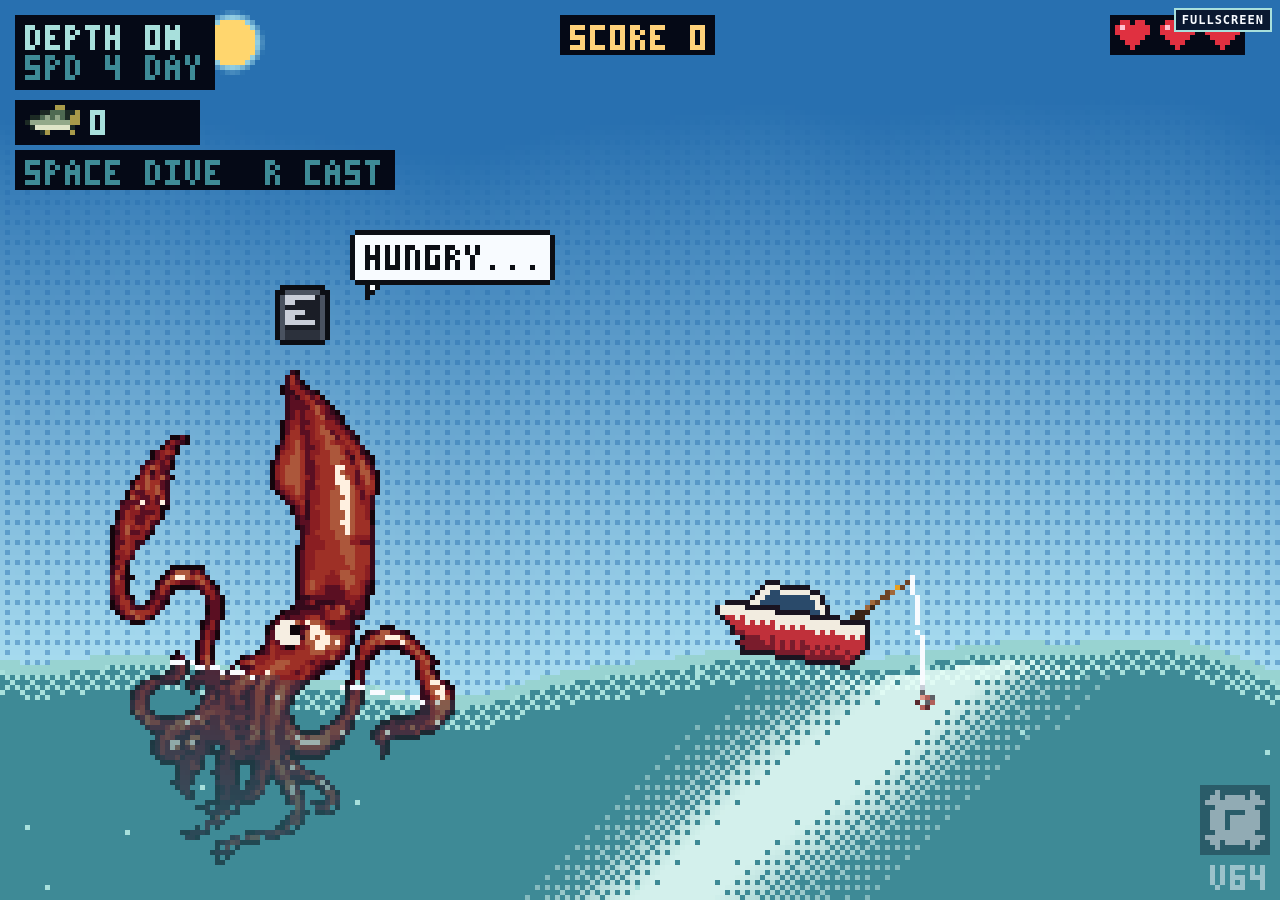
==== DeepSea/index.html @ 96893096 "Deep Sea V64: random SFX pitch" ====
<!DOCTYPE html>
<!-- pages kick 202610271600 -->
<!-- AUDIO CREDITS (V46 real recordings, no JS synth):
  Music: "Living Voyage" Kevin MacLeod (incompetech.com) CC BY 4.0 - https://creativecommons.org/licenses/by/4.0/
  Waves: jasinski Beach Ocean Waves via OpenGameArt CC0
  Seagulls: Rango Mango Solo Seagull Sound Effects OpenGameArt CC0
  Splash: Thimras Ocean splash OpenGameArt CC0
  UI: Kenney Interface Sounds (kenney.nl) OpenGameArt CC0
-->
<html><head><meta charset="utf-8"><title>Deep Sea</title>
<link rel="icon" type="image/png" href="[data-uri]">
<link rel="apple-touch-icon" href="[data-uri]">
<style>html,body{margin:0;padding:0;width:100vw;height:100vh;background:#000;overflow:hidden}
canvas{position:absolute;left:50%;top:50%;transform:translate(-50%,-50%);image-rendering:pixelated;image-rendering:crisp-edges;display:block}
#fs{position:fixed;right:8px;top:8px;font:bold 12px monospace;letter-spacing:1px;color:#f8fbff;background:#0a1830;border:2px solid #a8e0dc;padding:3px 6px;cursor:pointer;image-rendering:pixelated;z-index:2}</style></head>
<body><canvas id="c" width="320" height="180"></canvas><button id="fs">FULLSCREEN</button>
<script>
"use strict";
let W=320;const BASE_H=180;let H=BASE_H;const WD=1800;let camZ=1;
// palette (10): navy..teal, foam, kelp, rock, sand
const PAL=["#050916","#0a1830","#102c4a","#184660","#286874","#3e8a96","#a8e0dc","#16403e","#2e2a33","#7a6448","#f8fbff","#3a2416","#6e4426","#a0683a","#ffd27a","#e8a020","#fff2b8","#120a12","#c8a05a","#c89070","#8a5a44","#d8d8d0","#9a9aa0","#3a3a48","#5a5c6e","#ff7a30","#8a9098","#c0c6cc","#0c0e14","#4a5260","#1a1d26","#c8cdd8","#2c313c","#8a8c90","#5e6066","#3a3c44","#3a5a3a"];
const P32=PAL.map(h=>{const n=parseInt(h.slice(1),16);return 0xff000000|((n&255)<<16)|(n&0xff00)|(n>>16)});
const cv=document.getElementById('c'),ctx=cv.getContext('2d');
let img=ctx.createImageData(W,H),buf=new Uint32Array(img.data.buffer);
const BAY=[0,8,2,10,12,4,14,6,3,11,1,9,15,7,13,5].map(v=>v/16);
const bay=(x,y)=>BAY[((y&3)<<2)|(x&3)];
const WSEED=(Math.random()*1e9)|0;
function hash(n){n=((n|0)^WSEED)^0x9e3779b9;n=Math.imul(n^(n>>>16),0x85ebca6b);n=Math.imul(n^(n>>>13),0xc2b2ae35);return ((n^(n>>>16))>>>0)/4294967296;}
function hash2(a,b){return hash(Math.imul(a,73856093)^Math.imul(b,19349663));}
function vnoise(x,seed){const i=Math.floor(x),f=x-i,u=f*f*(3-2*f);return hash(i*31+seed)*(1-u)+hash((i+1)*31+seed)*u;}
function vn2(x,y,s){const i=Math.floor(x),j=Math.floor(y),f=x-i,g=y-j,u=f*f*(3-2*f),v=g*g*(3-2*g);const a=hash2(i+s,j),b=hash2(i+1+s,j),c=hash2(i+s,j+1),d=hash2(i+1+s,j+1);return (a*(1-u)+b*u)*(1-v)+(c*(1-u)+d*u)*v;}
function fbm(x,seed){return vnoise(x/180,seed)*0.55+vnoise(x/60,seed+7)*0.3+vnoise(x/20,seed+13)*0.15;}
// Layout: vast normal ocean from the wall, then kelp forest, ravine, tropical lagoon east of the ravine.
// DAY_CYCLE (seconds) is one full day+night. TROP_BLEND is the ease band on each side.
// Shelf floor is about half the deep column (deep ~ WD-110+fbm ~ 1690-1780).
const TROP0=9800,TROP1=14800,DAY_CYCLE=540,TROP_BLEND=2000;
const KELP0=5600,KELP1=8200,KELP_BLEND=500;
function smooth01(t){t=t<0?0:t>1?1:t;return t*t*(3-2*t);}
function tropLook(x){const a=TROP0-TROP_BLEND,b=TROP1+TROP_BLEND;if(x<=a||x>=b)return 0;if(x<TROP0)return smooth01((x-a)/TROP_BLEND);if(x>TROP1)return smooth01((b-x)/TROP_BLEND);return 1;}
function kelpLook(x){const a=KELP0-KELP_BLEND,b=KELP1+KELP_BLEND;if(x<=a||x>=b)return 0;if(x<KELP0)return smooth01((x-a)/KELP_BLEND);if(x>KELP1)return smooth01((b-x)/KELP_BLEND);return 1;}
function tropShelfT(x){return tropLook(x);}
function tropFloor(x){return 850+Math.sin(x*0.0034)*16+Math.sin(x*0.0105)*8+(fbm(x+500,4)-0.5)*24;}
function floorY(x){const deep=WD-110+fbm(x,1)*90,shelf=tropFloor(x),t=tropShelfT(x);if(t<=0)return deep;if(t>=1)return shelf;return deep+(shelf-deep)*t;}
// Reef blit scales are 1/3 of the previous swim/carry/deck/feed sizes. Hit radii stay a bit above a pure third so the hook and spear still connect.
// v3 lean sheet is 94x28. Swim scale 0.50 keeps the needle snout (~33x11 on screen). v2 at 0.36 of 84x36 was ~30x13 and read fat; this stays longer than the shrunk clownfish (~12x7) and thinner.
const RFSC={swimN:0.25,swimP:0.207,carryN:0.183,carryP:0.167,deckN:0.12,deckP:0.107,feedN:0.16,feedP:0.14,swimD:0.50,carryD:0.36,deckD:0.19,feedD:0.31};
// V61 new biome fish (PNG strips in sprites/newfish/<k>_swim.png, 4 frames facing right)
const NF={mackerel:{b:'ocean',n:'MACKEREL',w:48,h:24,sc:0.292,hp:1,pts:20,fw:1,sp:30,r:7},flyingfish:{b:'ocean',n:'FLYING FISH',w:48,h:24,sc:0.271,hp:1,pts:35,fw:1,sp:34,r:7},mahimahi:{b:'ocean',n:'MAHI-MAHI',w:50,h:26,sc:0.44,hp:2,pts:60,fw:2,sp:32,r:10},sunfish:{b:'ocean',n:'OCEAN SUNFISH',w:46,h:46,sc:0.522,hp:4,pts:120,fw:3,sp:8,r:13},garibaldi:{b:'kelp',n:'GARIBALDI',w:40,h:28,sc:0.275,hp:1,pts:30,fw:1,sp:14,r:6},kelpbass:{b:'kelp',n:'KELP BASS',w:48,h:26,sc:0.312,hp:2,pts:45,fw:1,sp:18,r:7},sheephead:{b:'kelp',n:'SHEEPHEAD',w:50,h:28,sc:0.34,hp:2,pts:55,fw:2,sp:16,r:8},rockfish:{b:'kelp',n:'VERMILION ROCKFISH',w:46,h:30,sc:0.283,hp:1,pts:35,fw:1,sp:9,r:7},parrotfish:{b:'lagoon',n:'PARROTFISH',w:48,h:28,sc:0.312,hp:2,pts:55,fw:1,sp:16,r:7},butterflyfish:{b:'lagoon',n:'BUTTERFLYFISH',w:38,h:30,sc:0.237,hp:1,pts:35,fw:1,sp:14,r:6},bluetang:{b:'lagoon',n:'BLUE TANG',w:42,h:28,sc:0.238,hp:1,pts:40,fw:1,sp:18,r:6},lionfish:{b:'lagoon',n:'LIONFISH',w:46,h:40,sc:0.283,hp:2,pts:70,fw:1,sp:7,r:7},anglerfish:{b:'ravine',n:'ANGLERFISH',w:54,h:36,sc:0.37,hp:3,pts:250,fw:2,sp:10,r:11}};
const NF_THX={mackerel:'MACKEREL! OILY AND FAST. THANKS!',flyingfish:'A FLYING FISH?! IT ALMOST GOT AWAY. THANKS!',mahimahi:'MAHI-MAHI! SO SHINY. THANK YOU!',sunfish:'A WHOLE SUNFISH?! THAT IS HUGE. THANK YOU!',garibaldi:'GARIBALDI! BRIGHT ORANGE. THANKS!',kelpbass:'KELP BASS! A FOREST CLASSIC. THANKS!',sheephead:'SHEEPHEAD! LOOK AT THOSE TEETH. THANKS!',rockfish:'ROCKFISH! SPIKY BUT TASTY. THANKS!',parrotfish:'PARROTFISH! IT CRUNCHES CORAL. THANKS!',butterflyfish:'BUTTERFLYFISH! SO PRETTY. THANKS!',bluetang:'BLUE TANG! WHAT A BLUE. THANKS!',lionfish:'LIONFISH! CAREFUL WITH THE SPINES. THANKS!',anglerfish:'AN ANGLERFISH FROM THE RAVINE?! IT GLOWS! YOU ARE A LEGEND.'};
function isReef(k){return k==="nemo"||k==="puffer"||k==="dolphin"||!!NF[k];}
function reefSc(k,kind){if(NF[k])return NF[k].sc*({swim:1,carry:0.78,deck:0.55,feed:0.7}[kind]||1);return RFSC[kind+(k==="dolphin"?"D":k==="puffer"?"P":"N")];}
function dayK(T){const p=((T%DAY_CYCLE)+DAY_CYCLE)%DAY_CYCLE/DAY_CYCLE,sm=smooth01;if(p<0.12)return 0;if(p<0.28)return sm((p-0.12)/0.16);if(p<0.72)return 1;if(p<0.88)return 1-sm((p-0.72)/0.16);return 0;}
let DAYK=1,HOLD=null;
// ---- RAVINE: crack at RVX down to a big cavern (open-space test used by diver/spear/cage/render)
const RVX=8600,CAVY=3170,CAVRX=430,CAVRY=330,DARK0=1650,DARK1=2450;
// profile (half-width by depth): entrance -> TIGHT squeeze -> chamber -> tight neck -> cavern
const RVP=[[1600,46],[1700,40],[1760,30],[1830,20],[1880,9],[2000,9],[2070,28],[2180,70],[2380,66],[2490,30],[2560,9],[2680,9],[2750,26],[2860,48],[2900,60]];
function crkW(y){if(y<=RVP[0][0])return RVP[0][1];for(let i=1;i<RVP.length;i++)if(y<=RVP[i][0]){const [y0,a]=RVP[i-1],[y1,b]=RVP[i],t=(y-y0)/(y1-y0),u=t*t*(3-2*t);return a+(b-a)*u;}return RVP[RVP.length-1][1];}
const crkC=y=>RVX+Math.sin(y*0.006)*18+Math.sin(y*0.017)*6;
const crkA=y=>2+crkW(y)*0.22,bump=(y,c,w)=>Math.max(0,1-((y-c)/w)**2);
// walls wobble independently (noise only widens, so squeezes keep their minimum); chamber ledge (left) + overhang (right)
const crkL=y=>crkC(y)-crkW(y)-crkA(y)*(vnoise(y/23,41)*0.7+vnoise(y/7,43)*0.3)+26*Math.sqrt(bump(y,2236,12))+14*Math.sqrt(bump(y,2420,9));
const crkR=y=>crkC(y)+crkW(y)+crkA(y)*(vnoise(y/19,47)*0.7+vnoise(y/6,53)*0.3)-24*Math.sqrt(bump(y,2320,10))-12*Math.sqrt(bump(y,2150,8));
const CRKEND=CAVY-CAVRY+50;
const nearRav=x=>Math.abs(x-RVX)<CAVRX*1.2+24;
const ravMouth=x=>{const fy=floorY(x)+4;return x>crkL(fy)-36&&x<crkR(fy)+36;};
function inCave(x,y){const dx=(x-RVX)/CAVRX,dy=(y-CAVY)/CAVRY,a=Math.atan2(dy,dx)+Math.PI,r=1+(vnoise(a*3+7,23)-0.5)*0.22+(vnoise(a*9,29)-0.5)*0.08;return dx*dx+dy*dy<r*r*(dy>0?0.9:1);}
function isOpen(x,y){if(y<floorY(x))return true;if(!nearRav(x))return false;if(y<CRKEND&&x>crkL(y)&&x<crkR(y))return true;return inCave(x,y);}
function caveQ(x,y){const dx=(x-RVX)/CAVRX,dy=(y-CAVY)/CAVRY,a=Math.atan2(dy,dx)+Math.PI,r=1+(vnoise(a*3+7,23)-0.5)*0.22+(vnoise(a*9,29)-0.5)*0.08;return Math.sqrt((dx*dx+dy*dy)/(r*r*(dy>0?0.9:1)));}
const useRav=(x,y)=>nearRav(x)&&(y>floorY(x)+1||isOpen(x,floorY(x)+2)||isOpen(x-6,floorY(x-6)+2)||isOpen(x+6,floorY(x+6)+2));

// ---- ravine look: back wall inside the crack, lit/shaded rock rim, cracks, pebbles, sanded ledges
let _crkYi=-1e9,_crkYL=0,_crkYR=0;
function ravPix(wx,wy,fy){const inCrk=wy<CRKEND+40;let l=0,r=0,dE=99,side=0;
  if(inCrk){const yi=wy|0;if(yi!==_crkYi){_crkYi=yi;_crkYL=crkL(yi);_crkYR=crkR(yi);}l=_crkYL;r=_crkYR;if(wx>l&&wx<r&&wy<CRKEND){const de=Math.min(wx-l,r-wx),n=vn2(wx/14,wy/10,17),k=vn2(wx/5,wy/3,19);
      if(de<2.5)return 0;if(de<5&&bay(wx,wy)<0.5)return 0;return n>0.62?(k>0.5&&bay(wx,wy)<0.6?8:1):(n<0.3&&bay(wx,wy)<0.5?0:1);}
    if(wx<=l){dE=l-wx;side=-1;}else if(wx>=r){dE=wx-r;side=1;}}
  if(inCave(wx,wy))return (vn2(wx/38,wy/30,8)*0.7+0.25-(wy-1800)/3000>bay(wx,wy))?2:1;
  if(wy>CAVY-CAVRY-20){const q=caveQ(wx,wy);const d2=(q-1)*CAVRY;if(d2<dE){dE=d2;side=0;}}
  if(dE>7||wy<fy)return -1;
  const b=bay(wx,wy),up=isOpen(wx,wy-1)||isOpen(wx,wy-2);
  if(up&&dE<6)return b<0.6?9:13;                        // sand on ledge tops / lip
  if(dE<1)return 0;                                       // dark crisp edge
  if(side>0)return dE<2.5?34:(b<1-(dE-2.5)/4.5?35:8);     // right wall faces the top-left light: lit rim falling off
  if(side<0)return dE<2?35:(b<1-(dE-2)/5?17:8);           // left wall in shadow
  return dE<2.5?35:(b<1-(dE-2.5)/4.5?17:8);}
const LIPB=[[-14,8],[-30,5],[-44,3],[12,10],[30,6],[46,4]],LIPK=[[-9,95],[-19,70],[-36,120],[8,80],[20,130],[38,60]],LIPC=[[-24,0],[16,1],[42,0]];
function drawRavLip(T,ox,oy){const f0=floorY(RVX),l=crkL(f0+4),r=crkR(f0+4);if(r+80<cx||l-80>cx+W||f0-160>cy+H||f0+40<cy)return;
  for(const [dx,h] of LIPK){const x=Math.round(dx<0?l+dx:r+dx);drawKelp({x,h,ph:x*0.37,sp:0.3,seed:x,lip:1},T,1,true);}
  const CO=[".1.1.1.","1.1.1.1",".11.11.","..111..","...1...","...1..."];
  for(const [dx,k] of LIPC){const x0=Math.round((dx<0?l+dx:r+dx)-3),y0=Math.round(floorY(x0+3)-5);for(let j=0;j<6;j++)for(let i=0;i<7;i++)if(CO[j][i]==='1')put(x0+i-ox,y0+j-oy,k?(bay(i,j)<0.5?25:19):(bay(i,j)<0.5?19:20));}
  for(const [dx,rr] of LIPB){const rx=dx<0?l+dx:r+dx,ry=floorY(rx)+rr*0.3;
    for(let y=-rr;y<=rr*0.4;y++)for(let x=-rr*1.3;x<=rr*1.3;x++){if((x/1.3)**2+y*y>rr*rr)continue;const X=Math.round(rx+x-cx),Y=Math.round(ry+y-cy);
      const lit=(-x-y)/(rr*1.6)+0.3;const edge=(x/1.3)**2+y*y>(rr-1.2)*(rr-1.2);put(X,Y,edge&&(x>0||y>0)?0:(lit>bay(X+ox,Y+oy)+0.25?9:(lit<-0.2&&bay(X,Y)<0.6?0:8)));}}}
function floorAt(x,y){if(!nearRav(x))return floorY(x);let yy=Math.max(y,0);if(!isOpen(x,yy))return yy;for(let i=0;i<1800&&isOpen(x,yy);i++)yy+=2;return yy;}
const farFloorY=x=>WD-150+fbm(x,5)*110;
// water ramp top->bottom: 5,4,3,2,1,0
const RAMP=[5,4,3,2,1,0];
function waterIdx(wx,wy){let t=Math.min(Math.max(wy/(WD-120),0),1);t=Math.pow(t,0.8)*5;const lo=Math.floor(t),f=t-lo;return RAMP[Math.min(5,lo+(f>bay(wx,wy)?1:0))];}
const surfY=(x,t)=>4.2*Math.sin(x*0.028-t*0.9)+2.1*Math.sin(x*0.067+t*0.55)+0.8*Math.sin(x*0.15-t*1.3);
const BOAT=["...........00000000000.........", "..........0444444444440........", "..........04333333333440.......", ".........0443333333333440......", ".........04333333333333440.....", "000000000000000000000000000000.", "0444444444444444444444444444440", "0444444444444444444444444444440", "024242424242424242424242424220.", "02222222222222222222222222220..", "0222222222222222222222222220...", "0221212121212121212122111110...", ".0121212121212121212111110.....", "..011111111111111111111100.....", "...0000000000000000000000......", "..............................."];const BPAL=["#1a1420","#7a1c2c","#c0303a","#2a4a6a","#f2ece0"].map(h=>{const n=parseInt(h.slice(1),16);return 0xff000000|((n&255)<<16)|(n&0xff00)|(n>>16)});
const FPAL=["#1a1420", "#3a221a", "#7a3e28", "#b85a38", "#d07048", "#9a8870", "#d4c4a8", "#f2ead8", "#6e6e66", "#b0b0a8"].map(h=>{const n=parseInt(h.slice(1),16);return 0xff000000|((n&255)<<16)|(n&0xff00)|(n>>16)});
const FBOAT=[["................","................","................","......08........",".......0........",".......0........","................","........0.......","................","......0.........","......0.........","................","................","..........0.....","................","................",".......0...0....","......00........","......0.........","......0.........","......0..5......",".........7......",".8.....22720.0..",".0...0.7777.....",".....0.5666.....",".......5006...0.",".0.....5886.0...","......05886.....","......08886.....",".19....5886....6",".00....5886..0.6",".0.....5226....7",".0.....5626...56",".......5666...66","......88262..566",".000055..7755555",".....00000000000","....662666662666","..26662666662666",".026662666662666",".522661626662626",".526661666662666",".526656565665656","0565666656562625","0515555533332335","0555544444444435","0333333333333333","0333333333333333",".223333333333233",".333333333333222",".33333333333133.",".22333333333233.",".22333333333313.",".21313133333331.",".33331313133313.",".11111111111111.",".02133333333110.","..111111111110..","..00000000000...","................"],["..............9...................","..............9...................","..............9...................","............00980.................","..............90..................","..............900.................","..............9...................","..............9.00................","..............9...0...............",".............09...................",".............09...................","..............9...0...............","..............9......0............","..............9....0..............","..............9...................","............0.9...................","............0.90........0.........",".............090.....0............",".8...........09...................",".0...........09.......0...........",".............09...................",".19...........9.0..55..0...0......",".0............9232277222....0.....","..0........0..9777777777..........","..0........0..9556666665.0...0....","..18..........9500600660......0...","..10..........9508680668..........","..098.......009508580660.........5","..080.......009808580668.........6","...8......0.0.9508580660........60","...8.9....0.0.9508580668....0...66","...8.0........9522522665.......676","...9........8.9526562665......5666","...8..........9586566665.....66666","...8.........89882566665....566666",".00000000005559....777775555555555",".........0.00000000000000000000000",".......526666266666666662666666666","....562626666266666666662666666666","...5562626666266666666662666666666",".552522626666166626626662626662662",".555561626666166666666662666666665",".555566625556665566666662626655565","0552526666666666655566651526662655","0555555515555555333333333333333350","055555551444444444444444441443335.","033333333333333333333333333333333.","033333313333333333333333323133333.",".32323332333233323333333323323333.",".23222332333233323331333333321232.",".2323233313333333323233333133333..",".3232333312333333323233333223333..",".3232333333333333333333333331333..",".0112333331331333333313313333111..","..321233333133113333331331131332..","..11111111111111111111111111111...","..03233311331333333113313333130...","....0111111111111111111111110.....",".....00000000000000000000000......",".................................."],[".....................9.............................",".....................9.............................",".....................9.0...........................","..................0089000..........................",".....................9.............................","....................09..0..........................","....................09.............................",".....................9..0.0........................",".....................9...0.00......................",".....................9.............................","....................89.............................","...................089.....0.......................","...................089.............................","....................89..........0..................",".....................90............................","..................0..90...........0................","..................0..9.........0....0..............",".....................9.............................",".9...................9................0............",".....................9.0.........0.................",".08..................9.0.....5....0.....0..........",".009...............0.9..0....75....0...............","..8..............0.0.922322227722222......0........","...09...........0..08977777777777777.......0.......","..100...........0....905566666666675.0.............","..01.8..............8955000660066600..0......0.....","..01.0...............905088668066608...............","...0098...........0.8905088568066600...........0...","...0080...........0..905088568066608....0.........5",".....8.9.......0..008905088568066600.....0......667",".....8.0.......0..00.905088568066608......0....5660","....18..............8908222562266675..........66766","....09..9.........8..908266562266675.......0.566666",".....8..............8905866566666675.......58666666",".....8.............88988862566662625.....5566666666","..00000000000000555559.......7777777555555555555555","..............0.00000000000000000000000000000000007","...........5266662666666626626666666266666666662665","......526266266662666666626626666666266666666662665","....55526266266662666666626626666666266666666662665",".0555252622626666266666666262622666626626666626266.",".5555552616626666266666662662666666626666666666266.",".5555552666626555265566651662566666626625566655665.","05555256665566666666665566552665566515626666626556.","05555551555515555555555533333333333333333333333555.","05555555555515444444444444444444444444414444333355.","03333333333333333333333333333333333333333333333336.","03333333333133333333333333333333333332333233333333.",".2323322333223333323333223333333333332333223133330.",".323222333322333332233322333331333333333322312332..",".32322333333331333333333333233233333333113333333...",".23233223333331233333333333223233333333223333333...",".03233223333333333333333333333333333333333111331...","..313121333131313333333133331333333313131333111....","..231213133333331333313333333131313331313111132....","..01111111111111111111111111111111111111111111.....","...0332233131313331313133333331333313333331110.....","......0111111111111111111111111111111111110........",".......00000000000000000000000000000000000.........","..................................................."],["...........................9......................................","...........................98.....................................","...........................98.0...................................","........................00898800..................................","...........................980....................................","..........................0980.0..................................","..........................098...0.................................","...........................98..0.00...............................","...........................98......00.............................",".........................0.98.....................................",".........................0898.....0...0...........................","........................0.898......0..............................","........................0.898............0........................","..........................898........0....0.......................","...........................98.........0....0......................","...........................98...............0.....................","...........................980..........0.....00..................",".......................0.0.980...........0........................",".98....................0.0.98....................0................","..0......................0.98.0...................................",".0.8.....................0.98.0.......5.....0.....................",".0109...................0..98..0.....575.....0......0.............","..08..................0.0..98223222227772222220.......0...........","....09...............0..0.89877777777777777777..........0.........","...100...............0.....9855566666666666775..0.................","...01.8...................89855000066000666000...0........00......","...01.0....................9855088066880666008....0...............","....00908...........0....089855088056880666000...............0..5.","....008.0...........0....0.9885088056880666008..................65","......8..9.........0....0.89855088056880666000.......0........6607","......8..0.........0....0..9855088056880666008........0......56660",".....18................0..89858222256222666775.........0...5667666",".....09...9............0...9858226256622666775..........0.56666666","......80...0...........0..89855866656666666775.........55866666666","......80...0...........88889888862656666662725.......5566666666666","..000000000000000000555555598........77777777755555555555555555555","..................0.0000000000000000000000000000000000000000000007","..............5256666626626666666666266666666662662666666666626665",".......05266266266666626626666666666266666666662662666666666626665",".....5555266266266666626626666666666266666666662662666666666626665",".0555525526622622666662661666666626626622666666266226662662662662.",".5555555526616626666662661666666666626666666666266266666666662665.",".5555555526666626655652556565565665626666666666266526561665656655.","05555525566565662666666266666656556525565655656156226662662665565.","05555555515555515555555555555553333333333333333333233333333335550.","0555555555555551554444444444444444444444444444444441444443333355..","0333333333333333333333333333333333333333333333333333333333333336..","0333333333333313333333333333333333333333333333332333123333333333..",".233233222333332233333313333332223333333333333332333322331333330..",".32232222333333233333331233333223333331133333333333332233122332...",".3223222333333333313333333333333333233223333333333113333333333....",".2332333223333333312333333333333331223323333333333222333333333....",".0332333223333333333333333333333333333333333333333333313113131....","..03131321333333313133333133131333331313313333313133333131131.....","...2312213133333133331333331313313333333133333331331311311312.....","...011111111111111111111111111111111111111111111111111111111......","....03312233313133133333331333333313313133333133331333131100......",".......0011111111111111111111111111111111111111111111100..........",".........000000000000000000000000000000000000000000000............",".................................................................."],["................................9...............................................","................................98..............................................","................................98..0...........................................","............................0008980800..........................................","................................98.0............................................","...............................098.0.0..........................................","...............................098....0.........................................","................................98...0..00......................................","................................98.....0..00....................................","..............................0.98..............................................","..............................0898.......0....0.................................",".............................0.898........0.....................................",".............................0.898...............0..............................","...............................898..........0.....0.............................","................................980...........0.....0...........................","............................0...980..................0..........................","............................0...98.0............0......00.......................","...........................0..0.98.0.............0..............................",".98........................0..0.98.........................0....................","..0...........................0.98..0..............0............................",".0.8..........................0.98..0........55......0........0.................",".0109........................0..98...0......5775......0........0................","..08.8....................0..0..982223222222777722222220.........0..............","....009..................0...0.898777777777777777777777..0.........0............","...10.0..................0......98055566666666666666775...0.........0...........","...01..8.......................898555000006600006666000....0..........00........","...010.0........................98055088806688806666008.....0...................","....0.0908..............0...0.0898055088805688806666000..................00..5..","....0.08.0..............0...0.0.98085088805688806666008.......0..............65.",".....1.8..9............0....00.898055088805688806666000.........0..........66075",".....0.8..09...........0....00..98055088805688806666008..........0.......5566605",".....018...0...............0...898058222225622226666775...........0....566676665",".....009....9..............08...98058226625662226666775............0..5666666665",".......80....0........0....0...898055866665666666666775...........5568666666666.",".......80....0........0....8.88898888866265666666626725.........556666666666666.","..00000000000000000000005555555598..........77777777777555555555555555555555555.",".....................0..0000000000000000000000000000000000000000000000000000007.","................552566266626662666666662666266666666666626662666666666666266665.","........05266626662666266626662666666662666266666666666626662666666666666266665.",".....05555266626662666266626662666666662666266666666666626662666666666666266665.",".05555525522662266226626662666166666666626626662266666662666226666266626622662..",".55555555526661666266626662666166666666266626666666666662666266666666666626665..",".55555555526666666266515652565656565656165626566666666662666525656165656561655..","055555525562656565626666666266666656565656525656565656561656226666266626656565..","055555555515555555155555555555555555533333333333333333333333233333333333355550..","05555555555555555515544444444444444444444444444444444444444441444444333333555...","03333333333333333333333333333333333333333333333333333333313333333333333333336...","03333333333333331133333333333333333333333333333333333333312333312333333333333...",".2332233222333333222333333312333333322233333333333333333322333332233313333330...",".322332222323333322333333331223333332233333333113333333333333333223311223332....",".32233222332333333333113333333333333333333233322333333333333111333333333333.....",".23322333223333333333122333333333333333331223332333333333333222233333333333.....",".03322333223333333333323333333333333333333333333333333333333333331313131310.....","..03123132133333313313313333331331331333333133133133333313313313331311131.......","...2331221321333333133133133333313313313333331331331333333133133113131312.......","...011111111111111111111111111111111111111111111111111111111111111111111........","....00331223333133133133333313313313333331331331333333133133133331313100........","........00111111111111111111111111111111111111111111111111111111100.............","..........0000000000000000000000000000000000000000000000000000000...............","................................................................................"]];
const JPAL=["#1a1420", "#282c34", "#3a3e48", "#5a606c", "#a8b0bc", "#dce4ec", "#28c83c", "#148c28", "#121216", "#e6be28"].map(h=>{const n=parseInt(h.slice(1),16);return 0xff000000|((n&255)<<16)|(n&0xff00)|(n>>16)});
const JBOAT=[["...............", ".......9.......", ".......4.......", ".......4.......", "......09.......", "......89.......", "......88.......", ".....288.......", "....118889.....", "....11838......", "...40688.......", "...32188..74...", "..403188121....", ".366021.1113...", ".6330218660.0..", ".12212088363...", "232203808662...", "71231332162214.", "211133306232334", "001211333333333", ".00111333222770", ".0011133122163.", ".2000111111110.", ".0100000000001.", "..000000000000.", "....000000....."], ["..........................", "............99............", "............94............", "............94............", "...........099............", "...........899............", "...........888............", ".........22888............", "......04.11838889.........", "......3101.83888..........", "......1136.888............", ".....347311888...7233.....", "....4633311888112111......", "...966001211..1111113.....", "..663030021118666620.0....", ".26222113200088736664.....", ".64322000308018166610.....", "37112331139311166311012...", "1212111223933669233333324.", ".2001111112337393333333310", ".000011111332431222227771.", "..1001111123311222116671..", "..0100000111111111111111..", "...210000000000000000001..", "....00000000000000000000..", "......300000000000........"], ["................9...................", "................999.................", "................994.................", "................994.................", "................999.................", "................999.................", "................888.................", "............222.888.................", "........014.111.8388889.............", "........311030..3388888.............", "........131363..888.................", "......334773211188807..272233.......", ".....42633333111888071211111........", "....9666000111112..1111111113.......", "..36663031001211118626666270........", ".2662222131322008088172666664.......", ".66433220000110000182166661103......", "37111123311119993111866331110112....", "12212111122223913366991233333333244.", ".21000111111112233733933333333333210", ".0100011111111332244111222222277721.", "..01000111111123431132222111666710..", "...0100000001111111111111111111110..", "....21000000000000000000000000001...", "......100000000000000000000000000...", "........33000000000000030..........."], ["....................9.......................", "....................999.....................", "....................994.....................", "....................994.....................", "...................0999.....................", "...................8999.....................", "...................8888.....................", "...............222.8888.....................", "..........0141.111.883888889................", "..........3111030..833888888................", ".........41310363..8888.....................", "........3347723211188880.7..2772234.........", "......4420333333111888801712111111..........", "....39666600001111112..111111111113.........", "...6666333310001211111866266660270..0.......", "..261222221311322000808881726666663.........", ".26433322200000110080018821666661123........", "3771111223311111999331111866332111211124....", "1221121111122322391333666991233333233333244.", ".0200001121111111223337333933333333333333130", "..00000011111111133322443111222222227777710.", "...10000011111111233431113222221111666731...", "...02100000000011111111111111111111111101...", "....0211000000000000000000000000000000011...", ".......0100000000000000000000000000000000...", "..........33000000000000000030.............."], [".......................9...........................", ".......................9999........................", ".......................9944........................", ".......................9944........................", "......................09999........................", "......................89999........................", "......................88888........................", ".................2222.88888........................", "............0141.1111.88388888899..................", "............31110310..8333888888...................", "...........413103663..88888........................", ".........3334772321111888880.7...27722343..........", ".......44260333333111188888017122111111............", ".....3966666000011211112...11111111111133..........", "...366663303310001221111188662666660270...0........", "..266122222213113222000808888172366666634..........", ".26643332222000001310080001882166666611203.........", "3771111122333111113999331211186663321112011124.....", "12221121111112232233913330666991223333323333332444.", ".02100001112111111112233337333933333333333333332130", "..010000011111111111333223443111222222222277777210.", "...010000011111111112334331113222222111166667310...", "....02100000000001111111111111111111111111111010...", ".....021100000000000000000000000000000000000011....", "........010000000000000000000000000000000000000....", "............33000000000000000000030................"]];
const JBOAT_EMPTY=[["...............", "...............", "...............", "...............", "...............", "...............", "...............", ".....2.........", "....11.........", "....11838......", "...40688.......", "...32188..74...", "..403188121....", ".366021.1113...", ".6330218660.0..", ".12212088363...", "232203808662...", "71231332162214.", "211133306232334", "001211333333333", ".00111333222770", ".0011133122163.", ".2000111111110.", ".0100000000001.", "..000000000000.", "....000000....."], ["..........................", "..........................", "..........................", "..........................", "..........................", "..........................", "..........................", ".........22...............", "......04.11.3.............", "......3101.83888..........", "......1136.888............", ".....347311888...7233.....", "....4633311888112111......", "...966001211..1111113.....", "..663030021118666620.0....", ".26222113200088736664.....", ".64322000308018166610.....", "37112331139311166311012...", "1212111223933669233333324.", ".2001111112337393333333310", ".000011111332431222227771.", "..1001111123311222116671..", "..0100000111111111111111..", "...210000000000000000001..", "....00000000000000000000..", "......300000000000........"], ["....................................", "....................................", "....................................", "....................................", "....................................", "....................................", "....................................", "............222.....................", "........014.111..3..................", "........311030..3388888.............", "........131363..888.................", "......334773211188807..272233.......", ".....42633333111888071211111........", "....9666000111112..1111111113.......", "..36663031001211118626666270........", ".2662222131322008088172666664.......", ".66433220000110000182166661103......", "37111123311119993111866331110112....", "12212111122223913366991233333333244.", ".21000111111112233733933333333333210", ".0100011111111332244111222222277721.", "..01000111111123431132222111666710..", "...0100000001111111111111111111110..", "....21000000000000000000000000001...", "......100000000000000000000000000...", "........33000000000000030..........."], ["............................................", "............................................", "............................................", "............................................", "............................................", "............................................", "............................................", "...............222..........................", "..........0141.111...3......................", "..........3111030..833888888................", ".........41310363..8888.....................", "........3347723211188880.7..2772234.........", "......4420333333111888801712111111..........", "....39666600001111112..111111111113.........", "...6666333310001211111866266660270..0.......", "..261222221311322000808881726666663.........", ".26433322200000110080018821666661123........", "3771111223311111999331111866332111211124....", "1221121111122322391333666991233333233333244.", ".0200001121111111223337333933333333333333130", "..00000011111111133322443111222222227777710.", "...10000011111111233431113222221111666731...", "...02100000000011111111111111111111111101...", "....0211000000000000000000000000000000011...", ".......0100000000000000000000000000000000...", "..........33000000000000000030.............."], ["...................................................", "...................................................", "...................................................", "...................................................", "...................................................", "...................................................", "...................................................", ".................2222..............................", "............0141.1111...3..........................", "............31110310..8333888888...................", "...........413103663..88888........................", ".........3334772321111888880.7...27722343..........", ".......44260333333111188888017122111111............", ".....3966666000011211112...11111111111133..........", "...366663303310001221111188662666660270...0........", "..266122222213113222000808888172366666634..........", ".26643332222000001310080001882166666611203.........", "3771111122333111113999331211186663321112011124.....", "12221121111112232233913330666991223333323333332444.", ".02100001112111111112233337333933333333333333332130", "..010000011111111111333223443111222222222277777210.", "...010000011111111112334331113222222111166667310...", "....02100000000001111111111111111111111111111010...", ".....021100000000000000000000000000000000000011....", "........010000000000000000000000000000000000000....", "............33000000000000000000030................"]];
const JBSC=1;const JSCY_FRAC=0.72;
const SUB_B64="iVBORw0KGgoAAAANSUhEUgAAAFAAAAAkCAYAAAAeor16AAAC8klEQVR4nO2aMW/aQBTH/1RZuzEhVLkMmT1lClKEEHv2TlEVVXWnqkPF0MFD1C9QDwzMbOwIISQzRRmYGRKEUKZs/QDXAT33fJzvzvY5GOKfhOSzzbu7v9+7d34AVJQfzw/YocdQFO+KMnzKovEUJuBboVaE0dHigYWz+6g9Hg7wvF4W0tehse6Bnh+wcHaPduciOudeXp1sSFv1Cl6kp9Uqdm273qDd6+LPr68n5YnWPJDEGw8H+NvroP7tCwBguZhju94AAMLJ9OQ80XoI15stAMD7ySxqN50P0fXxcGC7y4OSOpw8P2DtzgX4JCFDFsJEu9dN/N6xhXjqwTYcVxqC1ze3sbZKwJftY6L9Y8vWZ2m/oJggE0XjoTBeLualFYnW5zRR8Cob6e16E33KztNqlSrRWRHQ8wMj7wN2SaXsmThNoksdwjwkhEo8gheRf8rHljREMg2eJh9OprkHQBm5DELyCdJ0nU416NHigQHA90+fAfzf82Wh/7uPu593AHZZWczihMmWSUXRD0ZpXFyrkkKVkgOFqdhW8fH8XLsEyO5JOieOk86JZC1w8G9cz+tlbc8Av1E2WdtMBDCxAejXUuorr6DUFsU1EdXzA8bfVxMv0rHYiWpyNkQ0tbNczNEdjXbHP/pGXq7rSyaqTEwSj4h5YFJGpXBs97pWRMqLbLlIK6JKPJWQDcdloqhaAfmBZ33aZYN/CCbzkoU6sHt9je0DTTfDZUQnhHidF0+X9Hhd6FWUckXkgQ3HZXzpKSlU8nqiLgTFftL0p/OsrK+SVPyoN1uxQsj1zW08idBG0r28inUqm4Dp+SwC6WzQOQB7HqQ7NkGsFqnWwDPZjQCibFxvtjIPVua9ogiqiebpV2YnCd7DJFrE0O4DRcT6X563j0OTVIcksTw/YOFkipftY6KApAdd1xYTJIaklZRDCqsq0PLYrENSOFstqOYcU2Zes0CrXANtGn4rVH/tEFCtfxUaGo7Lkn40q6ioqKjY5x+jljVPN2DluQAAAABJRU5ErkJggg==";
const SUBSC=2.25;const subImg={w:0,h:0,d:null};
(function loadSubSpr(){const im=new Image();im.onload=()=>{try{const c=document.createElement('canvas');c.width=im.width;c.height=im.height;const g=c.getContext('2d',{willReadFrequently:true});g.imageSmoothingEnabled=false;g.drawImage(im,0,0);subImg.w=im.width;subImg.h=im.height;subImg.d=g.getImageData(0,0,im.width,im.height).data;}catch(e){}};im.src='data:image/png;base64,'+SUB_B64;})();
function inSub(){return !DV.on&&boatKind===3;}
function blitSub(sx,sy,mirror,ang){if(!subImg.d)return;const w=subImg.w,h=subImg.h,sc=SUBSC,c=Math.cos(ang||0),sn=Math.sin(ang||0),hw=w/2,hh=h/2,R=Math.ceil(Math.hypot(hw,hh)*sc)+2;
  for(let dy=-R;dy<=R;dy++)for(let dx=-R;dx<=R;dx++){let X=Math.floor((c*dx+sn*dy)/sc+hw),Y=Math.floor((-sn*dx+c*dy)/sc+hh);if(X<0||X>=w||Y<0||Y>=h)continue;if(mirror)X=w-1-X;const i=(Y*w+X)*4;if(subImg.d[i+3]<128)continue;const px=Math.round(sx+dx),py=Math.round(sy+dy);if(px>=0&&px<W&&py>=0&&py<H){const r=subImg.d[i],g=subImg.d[i+1],b=subImg.d[i+2];buf[py*W+px]=0xff000000|(b<<16)|(g<<8)|r;}}}
const SUBH={st:0,x:0,y:0,vx:0,vy:0,ang:0,age:0,hit:null,cd:0};
function subHarpDmg(){return spearDmg()*3;}
function fireSubHarp(T){if(SUBH.st===2){SUBH.st=3;return;}if(boatKind!==3||DV.on||SUBH.st||(SUBH.cd||0)>T)return;const a=Math.atan2(cy+mouse.y-B.y,cx+mouse.x-B.x),sp=520;Object.assign(SUBH,{st:1,x:B.x+Math.cos(a)*24,y:B.y+Math.sin(a)*10,vx:Math.cos(a)*sp,vy:Math.sin(a)*sp,ang:a,age:0,hit:new Set(),fish:[]});for(let i=0;i<6;i++)spawn(SUBH.x,SUBH.y,(Math.random()-0.5)*18,(Math.random()-0.5)*12,0.45+Math.random()*0.4,2);playDrop(1.9,0.45);}
function skewerSub(T){const tx=SUBH.x,ty=SUBH.y,dmg=subHarpDmg(),hitPad=3;
  for(let i=crabs.length-1;i>=0;i--){const k=crabs[i];if(SUBH.hit.has(k))continue;const fy=floorY(k.x),cyk=fy-(k.g?11:4),r=(k.g?13:7)+hitPad;if(Math.hypot(k.x-tx,cyk-ty)>r)continue;SUBH.hit.add(k);if(T<k.hideT){SUBH.vx*=-0.3;SUBH.vy*=-0.3;k.flash=T+0.12;continue;}if(k.hp===undefined)k.hp=k.g?2:1;k.hp-=dmg;if(k.hp>0){k.flash=T+0.15;k.hideT=T+4;bleed(tx,ty,2);continue;}crabs.splice(i,1);bleed(tx,ty,3);SUBH.fish.push({k:k.g?'gcrab':'crab',ph:Math.random()*4});}
  if(!GJ.dead&&!SUBH.hit.has(GJ)&&Math.hypot(GJ.x-tx,GJ.y-ty)<22){SUBH.hit.add(GJ);GJ.hp-=dmg;GJ.flash=T+0.15;bleed(tx,ty,4);SUBH.vx*=-0.2;SUBH.vy*=-0.2;}
  for(let i=jel.length-1;i>=0;i--){const j=jel[i];if(Math.hypot(j.x-tx,j.y-ty)<6+hitPad){jel.splice(i,1);SUBH.fish.push({k:'jelly',ph:Math.random()*4});for(let q=0;q<8;q++)spawn(tx,ty,(Math.random()-0.5)*40,(Math.random()-0.5)*40,0.5,0);}}
  for(const [,s] of schools)for(let i=s.fish.length-1;i>=0;i--){const f=s.fish[i];if(Math.hypot(f.x-tx,f.y-ty)<5+hitPad){s.fish.splice(i,1);bleed(tx,ty,2);SUBH.fish.push({k:'student',ph:Math.random()*4});killPulse(tx,ty,T);}}
  for(const [,s] of sardSchools)for(let i=s.fish.length-1;i>=0;i--){const f=s.fish[i];if(Math.hypot(f.x-tx,f.y-ty)<3.5+hitPad){s.fish.splice(i,1);killPulse(tx,ty,T,2.5);SUBH.fish.push({k:'sardine',ph:Math.random()*4});}}
  for(let i=solo.length-1;i>=0;i--){const e=solo[i];if(e.onHook||e===DV.ride)continue;const r=(NF[e.k]?NF[e.k].r:e.k==='nemo'?6:e.k==='puffer'?7:e.k==='dolphin'?12:e.k==='mtuna'?12:e.k==='tuna'?10:15)+hitPad;if(Math.hypot(e.x-tx,e.y-ty)<r){if(SUBH.hit.has(e))continue;SUBH.hit.add(e);const mh=soloMaxHp(e.k);if(e.maxhp===undefined)e.maxhp=mh;if(e.hp===undefined)e.hp=e.maxhp;e.hp-=dmg;e.hpShow=T+3;if(e.hp>0){bleed(tx,ty,3);e.flash=T+0.15;e.vx+=Math.cos(SUBH.ang)*60;e.vy+=Math.sin(SUBH.ang)*60;if(e.k==='mako')makoHurt(e,T);else e.fleeT=T+5;SUBH.vx*=-0.2;SUBH.vy*=-0.2;continue;}solo.splice(i,1);for(const s of solo)if(s.chase===e)s.chase=null;SUBH.fish.push({k:e.k,ph:Math.random()*4});bleed(tx,ty,8);killPulse(tx,ty,T);}}
  for(let i=gulls.length-1;i>=0;i--){const g=gulls[i];if(SUBH.hit.has(g))continue;if(Math.hypot(g.x-tx,g.y-ty)>(g.st==='fly'?12:10))continue;SUBH.hit.add(g);if(g.st==='fly'){gullHit(g,T,[Math.cos(SUBH.ang)*30,Math.sin(SUBH.ang)*30+10]);SUBH.vx*=-0.2;SUBH.vy*=-0.2;continue;}if(g.st==='loot'){gulls.splice(i,1);bleed(tx,ty,4);SUBH.fish.push({k:'seagull',ph:Math.random()*4});}}}
function angLerp(a,b,k){let d=b-a;d=Math.atan2(Math.sin(d),Math.cos(d));return a+d*k;}
const SUBROPE=260;
function updSubHarp(dt,T){if(!SUBH.st)return;SUBH.age+=dt;
  if(SUBH.st===1){const ox0=SUBH.x,oy0=SUBH.y;const k=Math.exp(-1.1*dt);SUBH.vx*=k;SUBH.vy*=k;if(Math.hypot(SUBH.vx,SUBH.vy)<50)SUBH.vy+=40*dt;SUBH.x+=SUBH.vx*dt;SUBH.y+=SUBH.vy*dt;
    if(Math.hypot(SUBH.vx,SUBH.vy)>4)SUBH.ang=angLerp(SUBH.ang,Math.atan2(SUBH.vy,SUBH.vx),Math.min(1,14*dt));
    const fl=useRav(SUBH.x,SUBH.y)?1e9:floorY(SUBH.x)-1;if(SUBH.y>fl){SUBH.y=fl;SUBH.vx=SUBH.vy=0;}if(SUBH.x<WALLX+2){SUBH.x=WALLX+2;SUBH.vx=SUBH.vy=0;}
    const n=Math.max(1,Math.ceil(Math.hypot(SUBH.x-ox0,SUBH.y-oy0)/3));for(let q=1;q<=n;q++){const t=q/n,sx=SUBH.x,sy=SUBH.y;SUBH.x=ox0+(sx-ox0)*t;SUBH.y=oy0+(sy-oy0)*t;skewerSub(T);if(q<n){SUBH.x=sx;SUBH.y=sy;}}
    {const rx=SUBH.x-B.x,ry=SUBH.y-B.y,rd=Math.hypot(rx,ry);if(rd>SUBROPE){SUBH.x=B.x+rx/rd*SUBROPE;SUBH.y=B.y+ry/rd*SUBROPE;SUBH.vx*=0.3;SUBH.vy*=0.3;SUBH.age=9;}}if(SUBH.age>2.0||Math.hypot(SUBH.vx,SUBH.vy)<6){SUBH.st=2;SUBH.vy=0;SUBH.vx=0;SUBH.hy=SUBH.y;SUBH.idle=0;SUBH.base=SUBH.ang;}
  }else if(SUBH.st===2){SUBH.idle+=dt;SUBH.vx*=Math.exp(-2*dt);SUBH.vy=0;SUBH.x+=SUBH.vx*dt;if(SUBH.hy===undefined)SUBH.hy=SUBH.y;SUBH.y=SUBH.hy+Math.sin(SUBH.idle*2.1)*1.2;
    const fl=useRav(SUBH.x,SUBH.y)?1e9:floorY(SUBH.x)-1;if(SUBH.y>fl){SUBH.y=fl;SUBH.vy=0;}
    const dx=SUBH.x-B.x,dy=SUBH.y-B.y,d=Math.hypot(dx,dy);let tgt;
    if(d>=SUBROPE*0.97){if(d>SUBROPE){SUBH.x=B.x+dx/d*SUBROPE;SUBH.y=B.y+dy/d*SUBROPE;SUBH.hy=SUBH.y;}tgt=Math.atan2(dy,dx);SUBH.base=tgt;}
    else tgt=SUBH.base+0.28*Math.sin(SUBH.idle*1.3)+0.08*Math.sin(SUBH.idle*0.55+1);
    SUBH.ang=angLerp(SUBH.ang,tgt,Math.min(1,2.5*dt));if(SUBH.idle>1.6||boatKind!==3||DV.on)SUBH.st=3;
  }else{const dx=B.x-SUBH.x,dy=B.y-SUBH.y,d=Math.hypot(dx,dy),sp=Math.min(d,380*dt);SUBH.x+=dx/(d||1)*sp;SUBH.y+=dy/(d||1)*sp;
    SUBH.ang=angLerp(SUBH.ang,Math.atan2(dy,dx),Math.min(1,6*dt));if(d<20){SUBH.st=0;SUBH.cd=T+0.3;subDeliver(T);}}}
function subDeliver(T){const F=SUBH.fish||[];SUBH.fish=[];if(!F.length)return;for(const f of F)deck.push(newDeck(f.k));saveDeck();cageMsg('+'+F.length+' '+(F.length===1?F[0].k.toUpperCase():'CATCH')+' TO DECK',T,2);playUI('confirm');}
function drawSubHarp(){if(!SUBH.st)return;const x0=B.x-cx,y0=B.y-cy,x1=SUBH.x-cx,y1=SUBH.y-cy,n=Math.ceil(Math.hypot(x1-x0,y1-y0));for(let i=0;i<n;i+=2){const t=i/n;put(Math.round(x0+(x1-x0)*t),Math.round(y0+(y1-y0)*t+(SUBH.st===2?Math.sin(t*Math.PI)*6:0)),6);}
  const c=Math.cos(SUBH.ang),s=Math.sin(SUBH.ang);for(let i=0;i<16;i++){const px=Math.round(SUBH.x-cx-c*i),py=Math.round(SUBH.y-cy-s*i);put(px,py,i<3?14:(i<8?10:6));}
  if(SUBH.fish&&SUBH.fish.length){let off=3;for(const f of SUBH.fish){const reef=isReef(f.k),w=FSPR(f.k)[0].frames[0][0].length;if(f.k==='dolphin'&&off<14)off=14;drawSpearFish(f,SUBH.x-c*off,SUBH.y-s*off,SUBH.ang,typeof T==='number'?T:0);off+=f.k==='dolphin'?16:(reef?5:Math.min(10,w*0.25));}}}


let cx=30,cy=-90,vx=0,vy=0;const keys={};
const B={x:150,y:0,vx:0,vy:0,ang:0,face:-1,air:false,spd:0};let parts=[],splashT=-9,airT=0;
function spawn(x,y,vx,vy,life,kind){const cap=(DV.on&&DV.y>1500)?420:1600;if(parts.length<cap)parts.push({x,y,vx,vy,life,max:life,kind,s:Math.random()<0.4?2:1});}
function splash(x,y,n,p){for(let i=0;i<n;i++){const a=-Math.PI/2+(Math.random()-0.5)*2.2;const v=(24+Math.random()*50)*p;spawn(x+(Math.random()-0.5)*14,y,Math.cos(a)*v,Math.sin(a)*v,0.6+Math.random()*0.7,0);}}
function physics(dt,T){
  const ix=(talk.on||fish.st||DV.on)?0:(keys.KeyD?1:0)-(keys.KeyA?1:0),iy=(talk.on||fish.st||DV.on)?0:(keys.KeyS?1:0)-(keys.KeyW?1:0);
  if(ix)B.face=ix;
  const sy=surfY(B.x,T),d=B.y-sy, inW=d>-1.5, wasAir=B.air;
  const slope=(surfY(B.x+2,T)-surfY(B.x-2,T))/4;
  const G0=150,G=G0*(UP.wboat&&UP.wboatOn?1.2:1);let ax=0,ay=G;
  if(inW){
    if(boatKind===3){
      // V56 LA sub: snappy WASD + drift, free depth, mild buoyancy (no deepPull)
      const ACC=520;ax+=ix*ACC;ay=iy*ACC;if(iy||B.holdY===undefined)B.holdY=B.y;else if(d>8){ay+=(B.holdY-B.y)*6-B.vy*2;}else{ay+=60;B.holdY=B.y;}
      B.vx*=Math.exp(-2.1*dt);B.vy*=Math.exp(-2.1*dt);
      if(!ix)B.vx*=Math.exp(-0.55*dt);if(!iy)B.vy*=Math.exp(-0.55*dt);
      const tgtAng=(ix||iy||Math.hypot(B.vx,B.vy)>8)?Math.atan2(-B.vy,Math.abs(B.vx)+12):0;B.ang+=(tgtAng-B.ang)*Math.min(1,3.5*dt);B.po=0;
      if((ix||iy)&&Math.random()<dt*24){const rear=B.x-B.face*20;spawn(rear+(Math.random()-0.5)*4,B.y+(Math.random()-0.5)*5,-B.face*(10+Math.random()*16),(Math.random()-0.5)*10,0.45+Math.random()*0.45,2);}
    }else{
    const dir=[B.face*Math.cos(B.ang),-Math.sin(B.ang)];
    const TH=boatKind===0&&(UP.thruster||UP.turbo);const engMul=UP.turbo?1.5:(UP.thruster?1.4:1);const thMul=boatKind===1?0.22:(boatKind===0?0.8:1);const th=Math.abs(ix)*330*engMul*thMul;ax+=dir[0]*th;ay+=dir[1]*th;if(TH&&Math.abs(ix)>0&&Math.random()<dt*18){const rear=B.x-B.face*12,ry=B.y+2;spawn(rear+(Math.random()-0.5)*3,ry+(Math.random()-0.5)*2,-B.face*(20+Math.random()*25),(Math.random()-0.5)*12,0.35+Math.random()*0.35,2);}
    // dive thrust: jet ski strong; dive boat scales a bit with depth so you can push against buoyancy
    if(boatKind===2&&iy)ay+=iy*280;else if(iy>0&&d>-1){ay+=80+Math.min(180,d*1.7);}
    // V50 buoyancy: deeper = stronger upward pull; weighted boat cuts buoy ~18% (G already +20%)
    // V53: dive thrust 2x vs V52; buoyancy +50%
    {const wB=(UP.wboat&&UP.wboatOn)?0.82:1,diveCut=iy>0?0.35:1;
     const surfFloat=G0*(1.5+Math.min(6,Math.max(0,d))/7*1.5);
     const deepPull=d>0?(d*30+d*d*0.0525):0;
     const buoy=(surfFloat+deepPull)*diveCut*wB;
     if(d>0)ay-=buoy; else ay-=G*(1+d/1.5)*0.9;}
    const dr=Math.exp(-0.9*dt),dv=Math.exp(-(d>4?2.2:1.0)*dt);B.vx*=dr;B.vy*=dv;
    ax+=-slope*(boatKind===1?0.02:30);if(!ix)B.vx*=Math.exp(-(boatKind===1?1.6:0.8)*dt);
    {const bowY=surfY(B.x+B.face*11,T),stY=surfY(B.x-B.face*11,T),wa=Math.atan((stY-bowY)/22)*(boatKind===1?0.004:1.7);
     B.po=B.po||0;if(boatKind===1){B.po=0;}else if(iy)B.po=Math.max(-0.9,Math.min(0.9,B.po-iy*1.6*dt));else B.po*=Math.exp(-2.5*dt);
     if(boatKind===1){B.ang+=(0-B.ang)*Math.min(1,10*dt);}else if(d<5){const tgt=wa+B.po;B.ang+=(tgt-B.ang)*Math.min(1,8*dt);}else if(iy)B.ang+=-iy*1.6*dt;else B.ang+=(0-B.ang)*Math.min(1,3*dt);
     const wv=(surfY(B.x,T+0.02)-surfY(B.x,T))/0.02;if(boatKind!==1&&wv<0&&d>-2&&d<6){const lift=wv*1.25;if(B.vy>lift)B.vy+=(lift-B.vy)*Math.min(1,10*dt);}}
    if(boatKind===1&&d>-2&&d<10){B.syS=(B.syS===undefined?sy:B.syS+(sy-B.syS)*Math.min(1,0.12*dt));B.vy*=Math.exp(-8*dt);B.y+=(B.syS-B.y)*Math.min(1,3.5*dt);}
    const sx=B.x-B.face*Math.cos(B.ang)*14,sy2=surfY(sx,T);
    if(th&&d<10){const n=2+Math.floor(Math.abs(B.vx)/60);
      for(let i=0;i<n;i++){const a=(30+Math.random()*40)*Math.PI/180,v=35+Math.random()*50+Math.abs(B.vx)*0.13;
        spawn(sx,sy2-1,-B.face*Math.cos(a)*v+B.vx*0.3,-Math.sin(a)*v,0.5+Math.random()*0.7,0);}
      for(let i=0;i<2;i++){const hx=B.x+(Math.random()-0.5)*21,a=(60+Math.random()*25)*Math.PI/180,v=18+Math.random()*35;
        spawn(hx,surfY(hx,T)-1,(Math.random()-0.5)*30+B.vx*0.5,-Math.sin(a)*v,0.4+Math.random()*0.5,0);}}
    if(Math.abs(B.vx)>30&&d<10&&Math.random()<0.9)spawn(sx,sy2,0,0,1.2+Math.random()*0.8,3);
    if(d<8&&Math.abs(slope*B.vx)>45&&Math.random()<0.25)splash(B.x+B.face*13,surfY(B.x+B.face*13,T),12,0.8);
    if(th&&d>10)spawn(sx,B.y,-B.face*10*Math.random(),-5,1+Math.random(),2);
    if(boatKind===1&&Math.random()<dt*(5+Math.min(8,Math.abs(B.vx)*0.1))){const mx=B.x-B.face*4+(Math.random()-0.5)*4,my=B.y-Math.round(26*FBSC)+(Math.random()-0.5)*3;spawn(mx,my,-B.face*(1+Math.random()*5)+(Math.random()-0.5)*3,-(10+Math.random()*22),1.0+Math.random()*1.4,5);}
    }
  }else{
    if(boatKind===3){const ACC=400;ax+=ix*ACC;ay+=iy*ACC;ay+=G*0.4;B.vx*=Math.exp(-1.4*dt);B.vy*=Math.exp(-1.1*dt);const tgtAng=Math.atan2(-B.vy,Math.abs(B.vx)+12);B.ang+=(tgtAng-B.ang)*Math.min(1,5*dt);}
    else{
    B.vx*=Math.exp(-0.15*dt);
    if(ix){ax+=ix*33;
      if(Math.random()<0.7){const px=B.x-B.face*Math.cos(B.ang)*16,py=B.y+Math.sin(B.ang)*16;spawn(px,py,-B.face*(20+Math.random()*30)+B.vx*0.5,(Math.random()-0.3)*20+B.vy*0.5,0.25+Math.random()*0.25,4);}}
    if(iy&&boatKind!==1) B.ang+=-iy*1.4*dt; else {const tgt=boatKind===1?0:Math.atan2(-B.vy,Math.abs(B.vx)+20);B.ang+=(tgt-B.ang)*Math.min(1,(boatKind===1?4:1.5)*dt);}
    }
  }
  {const amx=boatKind===3?0.35:1.1;B.ang=Math.max(-amx,Math.min(amx,B.ang));}
  B.vx+=ax*dt;B.vy+=ay*dt;
  const sp=Math.hypot(B.vx,B.vy),vmax=boatKind===1?90:boatKind===2?576:boatKind===3?260:Math.round(288*(UP.turbo?1.5:(UP.thruster?1.4:1)));if(sp>vmax){B.vx*=vmax/sp;B.vy*=vmax/sp;}
  B.x+=B.vx*dt;B.y+=B.vy*dt;
  if(B.x<WALLX+17){B.x=WALLX+17;if(B.vx<0)B.vx=-B.vx*0.35;}
  // V56: soft max-depth barrier for surface ships (spring + damping past surf+21, safety clamp surf+60); sub exempt
  if(boatKind!==3){const sY=surfY(B.x,T),cap=sY+21,ov=B.y-cap;if(ov>0){B.vy-=(ov*ov*1.2+ov*40)*dt;if(B.vy>0)B.vy*=Math.exp(-Math.min(30,ov*0.9)*dt);const hard=sY+60;if(B.y>hard){B.y=hard;if(B.vy>0)B.vy=0;}}}
  const nd=B.y-surfY(B.x,T);B.air=nd<-4;
  if(B.air&&!wasAir){B.lvx=Math.abs(B.vx);}
  if(B.air&&B.lvx!==undefined&&Math.abs(B.vx)>B.lvx){B.vx=Math.sign(B.vx)*B.lvx;}
  if(B.air&&!wasAir&&B.vy<-40){B.vy*=1.5;B.vy-=Math.abs(B.vx)*0.15*Math.max(0,Math.sin(B.ang));splash(B.x,surfY(B.x,T),14,0.8);airT=T;}
  if(!B.air&&wasAir){const imp=Math.max(0,B.vy);splash(B.x,surfY(B.x,T),28+Math.min(50,imp/3),0.8+imp/200);B.vy*=0.35;B.vx*=0.85;splashT=T;playSplash();}
  const fy=floorY(B.x)-7;if(B.y>fy){B.y=fy;if(B.vy>0)B.vy=0;const fs=(floorY(B.x+3)-floorY(B.x-3))/6;B.vx+=fs*40*dt;}
  if(DV.on){B.vx*=Math.exp(-2*dt);}
  B.spd=sp;
  for(const p of parts){p.life-=dt;const pd=p.y-surfY(p.x,T);
    if(p.kind==4){p.vx*=0.9;p.vy*=0.9;p.x+=p.vx*dt;p.y+=p.vy*dt;continue;}
    if(p.kind==3){p.y=surfY(p.x,T)+(1-p.life/p.max)*1.5;continue;}
    if(p.kind==5){p.vy-=35*dt;p.vx*=Math.exp(-1.2*dt);p.vy*=Math.exp(-0.4*dt);p.x+=p.vx*dt;p.y+=p.vy*dt;continue;}
    if(p.kind==2){p.vy-=20*dt;p.vx+=Math.sin(T*3+p.max*20)*4*dt;if(pd<0)p.life=0;p.vx*=0.98;}
    else{p.vy+=(pd>0&&p.kind==1?20:160)*dt;if(p.kind==0&&pd>2&&p.vy>0)p.life=Math.min(p.life,0.15);}
    p.x+=p.vx*dt;p.y+=p.vy*dt;}
  parts=parts.filter(p=>p.life>0);
  const k=1-Math.exp(-3*dt),fc=fish.st>=2,tgx=DV.on?DV.x-W/2+DV.vx*0.4:(fc?fish.x-W/2:B.x-W/2+B.face*30+B.vx*0.25),tgy=DV.on?DV.y-H/2:(fc?fish.y-H/2:B.y-H*0.72);cx+=(tgx-cx)*k;cy+=(tgy-cy)*(fc?1-Math.exp(-2*dt):k);cx=Math.max(cx,WALLX-44);
}
// ---- fishing: 0 idle, 1 flick, 2 flying, 3 sinking/resting, 4 reeling
const fish={st:0,t:0,x:0,y:0,vx:0,vy:0,rod:0,load:[],stick:null,tick:0};let rodTip=[0,0];
let ROD_CAP=10;let CAP=5;function applyCap(){CAP=UP.greenSuit?30:(UP.rope?10:5);}const FW8={student:1,sardine:1/3,tuna:2,mtuna:2.5,mako:5,crab:1,gcrab:1,mcrab:1,jelly:1,king:5,cage:2,nemo:1,puffer:2,dolphin:4,seagull:1};const fw=k=>k==='king'?CAP:(FW8[k]||(NF[k]&&NF[k].fw)||1);
function hookKeys(){return [(keys.KeyD||keys.ArrowRight?1:0)-(keys.KeyA||keys.ArrowLeft?1:0),(keys.KeyS||keys.ArrowDown?1:0)-(keys.KeyW||keys.ArrowUp?1:0)];}
function rodW(){let w=0;for(const f of fish.load)w+=fw(f.k||'student');return w;}
function rodFit(k){return rodW()+fw(k)<=ROD_CAP;}
function rodFullMsg(T){if(T<(fish.fullT||0))return;fish.fullT=T+1.2;cageMsg(rodW()>=ROD_CAP?'ROD FULL':'TOO HEAVY',T,1.2);}
function releaseStick(){if(fish.stick){fish.stick.onHook=false;fish.stick=null;}}
function clearCast(){releaseStick();fish.load.length=0;fish.caught=null;fish.tick=0;fish.hvx=0;fish.hvy=0;}
function secureCatch(k,T){const item=k?{t:T,k}:{t:T};fish.load.push(item);fish.caught=item;fish.tug=1;}
function mouthOx(e){if(!e||e.k==='jelly'||e.k==='king')return 0;const face=e.face||-1;if(NF[e.k])return face*Math.round(NF[e.k].w*NF[e.k].sc*0.42);if(e.k==='tuna'||e.k==='mtuna')return face*(e.k==='mtuna'?20:16);if(e.k==='nemo')return face*5;if(e.k==='puffer')return face*4;if(e.k==='dolphin')return face*11;return face*28;}
function soloMaxHp(k){if(NF[k])return NF[k].hp;return k==='dolphin'?4:k==='mako'?5:k==='mtuna'?3:k==='tuna'?2:1;}
function hookHasHp(e){return e.k==='tuna'||e.k==='mtuna'||e.k==='mako'||e.k==='jelly'||e.k==='king'||e.k==='dolphin'||e.hp!==undefined||e.maxhp;}
function hookHeld(e){return e&&e.onHook&&(solo.includes(e)||jel.includes(e)||e===GJ||freeKing.includes(e));}
function finishHook(e,T){e.onHook=false;if(fish.stick===e)fish.stick=null;const i=solo.indexOf(e);if(i>=0)solo.splice(i,1);const ji=jel.indexOf(e);if(ji>=0)jel.splice(ji,1);if(e===GJ){GJ.dead=true;GJ.respT=T+180;GJ.vx=GJ.vy=0;}for(const s of solo)if(s.chase===e)s.chase=null;bleed(e.x,e.y,8);killPulse(e.x,e.y,T);if(!rodFit(e.k)){rodFullMsg(T);return;}secureCatch(e.k,T);}
function hookDamage(e,T){if(e.maxhp===undefined)e.maxhp=e.hp!==undefined?e.hp:(e.k==='mtuna'?3:e.k==='tuna'?2:e.k==='mako'?5:e.k==='king'?10:2);if(e.hp===undefined)e.hp=e.maxhp;e.hp--;e.hpShow=T+3;e.flash=T+0.2;fish.tug=1;fish.tick=T+0.5;bleed(e.x,e.y,e.hp<=0?8:4);if(e.hp<=0)finishHook(e,T);else if(e.k==='mako')makoHurt(e,T);}
function hookOn(e,T){if(e.k==='jelly'&&e.hp===undefined&&!e.maxhp){e.maxhp=2;e.hp=2;}if(e.k==='king'&&e.hp===undefined&&!e.maxhp){e.maxhp=10;e.hp=10;}if(e.k==='dolphin'&&e.hp===undefined&&!e.maxhp){e.maxhp=4;e.hp=4;}if(e===DV.ride)DV.ride=null;e.onHook=true;e.chase=null;fish.stick=e;hookDamage(e,T);}
function castKey(){if(fish.st===0){fish.st=1;fish.t=0;clearCast();}else if(fish.st>=2)fish.st=4;}
// ---- fishing-boat net (R): under-hull mesh 1.3x; arrows steer ship; ropes lengthen with depth
const NET={st:0,dep:0,maxDep:52,load:[],w:49,h:29};const NET_CAP=12;
function netW(){let w=0;for(const f of NET.load)w+=fw(f.k||'student');return w;}
function netFit(k){return netW()+fw(k)<=NET_CAP;}
function clearNet(T,dump){if(dump&&NET.load.length){for(const f of NET.load)deck.push(newDeck(f.k||'student'));saveDeck();if(T!==undefined)cageMsg('NET CATCH +'+NET.load.length,T,1.6);}NET.load.length=0;NET.st=0;NET.dep=0;}
function netKey(T){if(boatKind!==1){if(boatKind===3){fireSubHarp(T);return;}if(boatKind===2)cageMsg('NO ROD ON JET SKI',T,1.2);else castKey();return;}if(NET.st===0){NET.st=1;NET.dep=0;cageMsg('NET OUT',T,1.2);}else if(NET.st===1||NET.st===2){NET.st=3;cageMsg('REELING NET',T,1.2);}}
function netBox(){return{x:B.x,y:B.y+10+NET.dep*0.55,hw:NET.w*0.5,hh:Math.max(8,NET.h*0.5+NET.dep*0.2)};}
function inNet(x,y){const b=netBox();return Math.abs(x-b.x)<=b.hw&&Math.abs(y-b.y)<=b.hh;}
function netSecure(k,T,x,y){if(!netFit(k)){if(T<(NET.fullT||0))return false;NET.fullT=T+1.2;cageMsg(netW()>=NET_CAP?'NET FULL':'TOO HEAVY',T,1.2);return false;}NET.load.push({t:T,k});if(x!==undefined){bleed(x,y,3);for(let q=0;q<4;q++)spawn(x+(Math.random()-0.5)*4,y,(Math.random()-0.5)*10,-6,0.5+Math.random()*0.4,2);}return true;}
function tryNetCatch(T){if(NET.st<1||NET.st>2||NET.dep<10)return;
  for(const [,s] of schools)for(let i=s.fish.length-1;i>=0;i--){const f=s.fish[i];if(!inNet(f.x,f.y))continue;if(!netSecure('student',T,f.x,f.y))return;s.fish.splice(i,1);}
  for(const [,s] of sardSchools)for(let i=s.fish.length-1;i>=0;i--){const f=s.fish[i];if(!inNet(f.x,f.y))continue;if(!netSecure('sardine',T,f.x,f.y))return;s.fish.splice(i,1);}
  for(let i=solo.length-1;i>=0;i--){const e=solo[i];if(e.held||e.onHook||!inNet(e.x,e.y))continue;if(e.k==='mako'||e.k==='dolphin')continue;if(!netSecure(e.k,T,e.x,e.y))return;solo.splice(i,1);for(const s of solo)if(s.chase===e)s.chase=null;}
  for(let i=jel.length-1;i>=0;i--){const j=jel[i];if(j.onHook||!inNet(j.x,j.y))continue;if(!netSecure('jelly',T,j.x,j.y))return;jel.splice(i,1);}
  for(let i=gulls.length-1;i>=0;i--){const g=gulls[i];if(g.st!=='loot'||!inNet(g.x,g.y))continue;if(!netSecure('seagull',T,g.x,g.y))return;gulls.splice(i,1);}
}
function fboatSmoke(dt,x,y,face,mul){if(Math.random()<dt*(4.5*mul+Math.min(6,Math.abs(B.vx||0)*0.08*mul))){const mx=x-face*4+(Math.random()-0.5)*4,my=y-Math.round(26*FBSC)+(Math.random()-0.5)*3;spawn(mx,my,-face*(1+Math.random()*5)+(Math.random()-0.5)*3,-(10+Math.random()*20),1.0+Math.random()*1.3,5);}}
function updNet(dt,T){for(const p of PARKS)if(p.kind===1)fboatSmoke(dt,p.x,p.y||surfY(p.x,T),p.face||1,0.55);if(boatKind!==1){if(NET.st)clearNet(T,1);}
  else if(NET.st===1){NET.dep=Math.min(NET.maxDep,NET.dep+70*dt);if(NET.dep>=NET.maxDep)NET.st=2;}
  else if(NET.st===3){NET.dep=Math.max(0,NET.dep-90*dt);if(NET.dep<=0)clearNet(T,1);}
  if(boatKind===1&&(NET.st===1||NET.st===2))tryNetCatch(T);
  const zWant=(boatKind===1&&NET.st>=1&&NET.st<=2)?0.5:1;camZ+=(zWant-camZ)*Math.min(1,3.4*dt);
  const newH=Math.max(BASE_H,Math.min(BASE_H*2,Math.round(BASE_H/Math.max(0.5,camZ)/2)*2));
  if(newH!==H){H=newH;resize();}}
function drawNet(T){if(boatKind!==1||!NET.st||NET.dep<=0)return;const bx=B.x-cx,by=B.y-cy,hw=Math.round(NET.w*0.5),nh=21;
  const ntop=by+6+NET.dep,nbot=ntop+nh;
  const alx=Math.round(bx-hw*0.72),arx=Math.round(bx+hw*0.72),ay=Math.round(by+1);
  const nlx=Math.round(bx-hw),nrx=Math.round(bx+hw),nty=Math.round(ntop);
  function rope(x0,y0,x1,y1){const steps=Math.max(2,Math.floor(Math.hypot(x1-x0,y1-y0)));for(let i=0;i<=steps;i++){const u=i/steps;put(Math.round(x0+(x1-x0)*u),Math.round(y0+(y1-y0)*u),9);}}
  rope(alx,ay,nlx,nty);rope(arx,ay,nrx,nty);
  for(let y=0;y<nh;y++)for(let x=-hw;x<=hw;x++){const edge=y===0||y===nh-1||x===-hw||x===hw;const mesh=((x+y*2)&3)===0;if(!(edge||mesh))continue;const px=Math.round(bx+x+Math.sin(T*2.5+y)*0.6),py=Math.round(ntop+y);put(px,py,edge?21:22);}
  for(let n=0;n<NET.load.length&&n<8;n++){const a=n/8*Math.PI*2+T*1.5,rx=Math.cos(a)*(hw-6),ry=4+(n%3)*3;put(Math.round(bx+rx),Math.round(ntop+6+ry),14);}}
// Steering accel and speed caps are 0.7x. Up never climbs: it sinks at 10% of the unassisted cruise (SINK_A).
const ROD_SLOW=0.7,SINK_A=40,SINK_UP=SINK_A/1.7*0.1;
// W-hold sink: +10% per weight on the rod, THEN the usual 90% slow (x0.1 / SINK_UP)
function rodSinkBoost(){let w=rodW();if(fish.stick&&hookHeld(fish.stick))w+=fw(fish.stick.k||'student');return 1+0.1*w;}
function steerHook(dt,T){const [kx,ky]=hookKeys();const wb=ky<0?rodSinkBoost():1;let hvx=fish.hvx||0,hvy=fish.hvy||0;hvx+=kx*240*ROD_SLOW*dt;hvy+=(ky>0?220*ROD_SLOW:ky<0?SINK_A*0.1*wb:SINK_A)*dt;
  hvx*=Math.exp(-1.5*dt);hvy*=Math.exp(-1.7*dt);hvx=Math.max(-110*ROD_SLOW,Math.min(110*ROD_SLOW,hvx));hvy=Math.max(0,Math.min(ky<0?SINK_UP*wb:110*ROD_SLOW,hvy));fish.hvx=hvx;fish.hvy=hvy;
  fish.x+=hvx*dt;fish.y+=hvy*dt;if(fish.x<WALLX+4){fish.x=WALLX+4;fish.hvx=0;}
  const sf=surfY(fish.x,T)+2;if(fish.y<sf){fish.y=sf;if(fish.hvy<0)fish.hvy=0;}
  const fl=floorY(fish.x)-4;if(fish.y>fl){fish.y=fl;if(fish.hvy>0)fish.hvy=0;}}
function steerStuck(e,dt){const [kx,ky]=hookKeys();const wb=ky<0?rodSinkBoost():1;e.vx+=kx*220*ROD_SLOW*dt;if(ky>0)e.vy+=200*ROD_SLOW*dt;else if(ky<0&&e.vy<0)e.vy=0;e.vx*=Math.exp(-1.6*dt);e.vy*=Math.exp(-1.6*dt);e.vx=Math.max(-100*ROD_SLOW,Math.min(100*ROD_SLOW,e.vx));e.vy=ky<0?Math.max(0,Math.min(SINK_UP*wb,e.vy)):Math.max(-90*ROD_SLOW,Math.min(90*ROD_SLOW,e.vy));}
function hookDrag(e,dt,T){e.x+=e.vx*dt;e.y+=e.vy*dt;const sf=surfY(e.x,T)+(e.k==='king'?12:4),fl=floorY(e.x)-(e.k==='king'?20:8);if(e.y<sf){e.y=sf;if(e.vy<0)e.vy=0;}if(e.y>fl){e.y=fl;if(e.vy>0)e.vy=0;}if(e.x<WALLX+8){e.x=WALLX+8;if(e.vx<0)e.vx=0;}fish.x=e.x+mouthOx(e);fish.y=e.y;}
function updFish(dt,T){fish.t+=dt;
  if(fish.st===1){const t=fish.t;fish.rod=t<0.15?0.7*t/0.15:Math.max(-0.5,0.7-1.2*(t-0.15)/0.12);
    if(t>=0.24){fish.st=2;fish.x=rodTip[0];fish.y=rodTip[1];fish.vx=-B.face*75+B.vx*0.3;fish.vy=-55;}}
  else fish.rod+=(0-fish.rod)*Math.min(1,6*dt);
  if(fish.st===2){fish.vy+=160*dt;fish.x+=fish.vx*dt;fish.y+=fish.vy*dt;fish.x=Math.max(fish.x,WALLX+4);
    if(fish.vy>0&&fish.y>surfY(fish.x,T)){fish.st=3;fish.t=0;fish.hvx=Math.max(-110*ROD_SLOW,Math.min(110*ROD_SLOW,fish.vx*0.35));fish.hvy=30;splash(fish.x,surfY(fish.x,T),9,0.45);playSplash();}}
  if(fish.st===3||fish.st===4)tryCatch(T);fish.tug=Math.max(0,(fish.tug||0)-dt*2);
  if(fish.st===3){const e=fish.stick;if(e&&hookHeld(e)){steerStuck(e,dt);if(!solo.includes(e))hookDrag(e,dt,T);}else{if(fish.stick)releaseStick();steerHook(dt,T);}}
  else if(fish.st===4){fish.hvx=0;fish.hvy=0;const dx=rodTip[0]-fish.x,dy=rodTip[1]-fish.y,d=Math.hypot(dx,dy);
    if(d<4){fish.st=0;releaseStick();if(fish.load.length){for(const f of fish.load)deck.push(newDeck(f.k||'student'));saveDeck();}fish.load.length=0;fish.caught=null;}
    else{const v=Math.min(d,(60+d*0.6)*dt);fish.x+=dx/d*v;fish.y+=dy/d*v;const e=fish.stick;if(e&&e.onHook){e.x=fish.x-mouthOx(e);e.y=fish.y;e.vx=0;e.vy=0;}}}}
// ---- student schools (boids, larger former-sardine), seeded per 500px chunk
const SARD={"pal": ["#a89a4a", "#1c2a24", "#4e6a52", "#93a88a", "#dfe4c8"], "frames": [["......00...", "...11222110", ".1123232100", "13333333300", ".144444441.", "...10....0."], ["......00.10", "...11222100", ".1123232100", "1333333331.", ".144444440.", "...1......."], ["......00...", "...11222110", ".1123232100", "13333333300", ".144444441.", "...1...0.0."], ["......00...", "...112221..", ".1123232110", "13333333300", ".1444444400", "...10..0.1."]]};const SARDC=SARD.pal.map(h=>{const n=parseInt(h.slice(1),16);return [n>>16,(n>>8)&255,n&255];});
const SARDINE={"pal": ["#8fbc8f", "#1a2e24", "#d4e8d0"], "frames": [[".01", "102"], [".01", "120"], ["01.", "201"], ["01.", "021"]]};const SARDINEC=SARDINE.pal.map(h=>{const n=parseInt(h.slice(1),16);return [n>>16,(n>>8)&255,n&255];});

// ---- seagulls (sky flocks: solo/pair/trio; midair hit -> fall -> loot worth 30)
const SEAGULL={"pal":["#2A2E42","#3A4255","#8A97A8","#B6C2D0","#F2F4F7","#E9A63A","#C45A2A"],"frames":[["................01140.......",".........00....022110.......","........011...022200........",".......0210..02230..........","......0222..02230.000.......","......222...22300044400.....",".......00000220044304455550.","....000444424444444444555660","..0044444444444444440000000.",".04444444444444000..........","043444434343433.............",".00333433333300.............","...0003000600...............","......0...0.................","............................"],["...................000......","...............00001140.....","..............022221110.....",".....00......022233000......","...1022.....02223004400.....","...022200000222244304455550.","..02200444444444444444555660","..0044444442444444440000000.",".04444444443444000..........","043444434343433.............",".00333433333300.............","...0003000600...............","......0...0.................","............................","............................"],["............................","............................","............................","............................","..................000.......","................0044400.....",".......00000000044304455550.","....000444442220444444555660","..0044444444223204440000000.",".04444444444022320..........","043022434343402232..........",".0030223333330022300........","...0002200600..022310.......","......021.0.....01140.......",".......10........000........"],["..............00.1140.......",".............02221110.......","......10....02233.00........",".....022...02232.0000.......","....0222...222200044400.....","...022.00000000044304455550.","....000444424444444444555660","..0044444444444444440000000.",".04444444444444000..........","043444434343433.............",".00333433333300.............","...0003000600...............","......0...0.................","............................","............................"]]};const SEAGULLC=SEAGULL.pal.map(h=>{const n=parseInt(h.slice(1),16);return [n>>16,(n>>8)&255,n&255];});
let gulls=[],gullC=new Set();
function gullHit(g,T,kick){if(g.st!=='fly')return;g.st='fall';g.spin=(Math.random()<0.5?-1:1)*(6+Math.random()*5);g.vx=(g.vx||0)*0.35+(kick?kick[0]:0);g.vy=(kick&&kick[1]!==undefined?kick[1]:18)+Math.random()*10;bleed(g.x,g.y,4);cageMsg('SEAGULL HIT!',T,1.2);}
function gullSpawn(T){const margin=56,viewL=cx-margin,viewR=cx+W+margin;
  // scan wider so flocks seed offscreen left/right, never inside the current view
  const c0=Math.floor((cx-1400)/520),c1=Math.floor((cx+W+1400)/520);
  for(let c=c0;c<=c1;c++){if(gullC.has(c))continue;const xHome=c*520+260;if(xHome<WALLX+80)continue;
    // never pop a flock into existence on-camera
    if(xHome>viewL&&xHome<viewR)continue;
    gullC.add(c);
    // denser flocks across ocean + reef (~65% of chunks)
    if(hash(c*91+3)>0.65)continue;
    const n=hash(c*91+4)<0.45?1:(hash(c*91+5)<0.55?2:3),dir=hash(c*91+6)<0.5?-1:1,spd=26+hash(c*91+7)*18;
    const baseY=surfY(xHome,T)-(114+hash(c*91+8)*84); // ~114-198px above water (3x prior)
    for(let i=0;i<n;i++){const ox=(i-(n-1)/2)*18+hash(c*91+9+i)*6-3,oy=(i?((i%2)?-6:5):0)+hash(c*91+11+i)*4-2;
      let sx=xHome+ox;if(sx>viewL&&sx<viewR)sx=dir>0?viewL-12-i*10:viewR+12+i*10;
      gulls.push({st:'fly',g:c,x:sx,y:baseY+oy,bx:ox,by:oy,vx:dir*spd,vy:0,ph:hash(c*91+13+i)*4,face:dir,spin:0});}}
  gulls=gulls.filter(g=>{if(g.st!=='fly')return true;return g.x>cx-1600&&g.x<cx+W+1600;});
  // free chunk seeds only when no fly members of that chunk remain
  const live=new Set(gulls.filter(g=>g.st==='fly').map(g=>g.g));for(const c of [...gullC])if(!live.has(c))gullC.delete(c);}
function updGulls(dt,T){gullSpawn(T);
  // boat jump / diver hop midair hits
  if(B.air){for(const g of gulls){if(g.st!=='fly')continue;if(Math.hypot(g.x-B.x,g.y-B.y)<20)gullHit(g,T,[B.vx*0.3,Math.max(12,B.vy*0.4)]);}}
  if(DV.on&&(DV.hop>0||DV.y<surfY(DV.x,T)-6)){for(const g of gulls){if(g.st!=='fly')continue;if(Math.hypot(g.x-DV.x,g.y-DV.y)<16)gullHit(g,T,[DV.vx*0.25,14]);}}
  for(const g of gulls){
    if(g.st==='fly'){g.x+=g.vx*dt;g.y+=Math.sin(T*2.2+g.ph)*6*dt;g.face=g.vx>=0?1:-1;
      // soft formation: drift toward group centroid offset
      let n=0,cx0=0,cy0=0;for(const o of gulls){if(o.g===g.g&&o.st==='fly'){cx0+=o.x-o.bx;cy0+=o.y-o.by;n++;}}
      if(n>1){cx0/=n;cy0/=n;const tx=cx0+g.bx,ty=cy0+g.by;g.x+=(tx-g.x)*Math.min(1,1.6*dt);g.y+=(ty-g.y)*Math.min(1,1.2*dt);}
      continue;}
    if(g.st==='fall'){g.vy+=140*dt;g.vx*=Math.exp(-0.4*dt);g.x+=g.vx*dt;g.y+=g.vy*dt;g.spin*=Math.exp(-0.3*dt);
      const sf=surfY(g.x,T);if(g.y>=sf+2){g.st='loot';g.y=sf+4;g.vy=8;g.vx*=0.4;g.spin*=0.2;splash(g.x,sf,16,0.7);bleed(g.x,g.y,3);}continue;}
    if(g.st==='loot'){const sf=surfY(g.x,T);g.vy=Math.min(g.vy+20*dt,22);g.vx*=Math.exp(-1.2*dt);g.x+=g.vx*dt;g.y+=g.vy*dt;
      if(g.y<sf+3){g.y=sf+3;if(g.vy<0)g.vy=0;}const fl=floorY(g.x)-6;if(g.y>fl){g.y=fl;g.vy=0;}
      if(g.x<WALLX+10){g.x=WALLX+10;g.vx=0;}}}
  // prune far loot
  gulls=gulls.filter(g=>g.st==='fly'||(g.x>cx-900&&g.x<cx+W+900));}
function drawGulls(T){for(const g of gulls){const X=Math.round(g.x-cx),Y=Math.round(g.y-cy);if(X<-40||X>W+40||Y<-220||Y>H+40)continue;
    const fr=SEAGULL.frames[g.st==='fly'?((Math.floor(T*1000/120+g.ph*4)%4)+4)%4:0];
    const flip=g.face<0;let ang=0;if(g.st==='fall')ang=T*g.spin;else if(g.st==='loot')ang=Math.sin(T*3+g.ph)*0.35;
    // air birds: no underwater tint (tm=0)
    drawRot(fr,SEAGULLC,X,Y,flip,ang,T,0);}}

const KILL={x:0,y:0,until:-9};
function killPulse(x,y,T,dur){KILL.x=x;KILL.y=y;KILL.until=T+(dur||3.5);}
// ---- student schools (boids, former sardines) + tiny sardine formation schools
const schools=new Map();const sardSchools=new Map();
function formOff(form,i,n,seed){const s=Math.floor(seed*1000)|0,h1=hash(s+i*17+form*91),h2=hash(s+i*31+form*53+7),h3=hash(s+i*47+form*19+13),h4=hash(s+i*59+form*37+21),wv=hash(s+5)*6.28,sk=(hash(s+9)-0.5)*0.35;if(form===0){const u=(h1-0.5),x=u*240+(h3-0.5)*30,tp=1-Math.abs(u)*1.3;return[x,Math.sin(u*5+wv)*12+x*sk+(h2-0.5)*26*tp+(h4-0.5)*8];}if(form===1){const side=h3<0.45?-1:1,len=side<0?100:135,u=h1-0.5;const x=side*(54+h4*42)+u*len,y=side*(8+hash(s+3)*10)+Math.sin(u*4+wv)*8+(h2-0.5)*22*(1-Math.abs(u));return[x,y+x*sk*0.5];}const u=h1-0.5,x=u*(h3<0.6?170:280)+(h4-0.5)*28;return[x,Math.sin(u*6+wv)*14+x*sk+(h2-0.5)*(h3<0.6?20:34)*(1-Math.abs(u)*1.2)];}

function updSchools(dt,T){const c0=Math.floor((cx-250)/500),c1=Math.floor((cx+W+250)/500);
  for(let c=c0;c<=c1;c++){if(schools.has(c))continue;const h=hash(c*31+7);const s={c,fish:[]};schools.set(c,s);
    if(h>0.4||c*500+250<WALLX+60||hash(c*31+12)<tropLook(c*500+250))continue;const n=13+Math.floor(hash(c*31+8)*14),x0=c*500+250,y0=70+hash(c*31+9)*170;
    s.tx=x0;s.ty=y0;s.seed=c*1.7;for(let i=0;i<n;i++)s.fish.push({x:x0+(hash(c*97+i)-0.5)*50,y:y0+(hash(c*89+i)-0.5)*24,vx:(hash(c*7+i)-0.5)*10,vy:0,ph:hash(c*13+i)*4});}
  for(const [c,s] of schools){if(c<c0-3||c>c1+3){schools.delete(c);continue;}if(!s.fish.length)continue;
    s.tx=c*500+250+Math.sin(T*0.05+s.seed)*160;s.ty+=(Math.sin(T*0.13+s.seed*3)*14)*dt;
    let mx=0,my=0,mvx=0,mvy=0;for(const f of s.fish){mx+=f.x;my+=f.y;mvx+=f.vx;mvy+=f.vy;}const n=s.fish.length;mx/=n;my/=n;mvx/=n;mvy/=n;
    const killNear=T<KILL.until&&Math.hypot(mx-KILL.x,my-KILL.y)<140;
    const sOn=mx>cx-120&&mx<cx+W+120&&my>cy-120&&my<cy+H+120;
    for(const f of s.fish){const on=sOn||(f.x>cx-110&&f.x<cx+W+110&&f.y>cy-110&&f.y<cy+H+110);
      if(!on){let ax=(mx-f.x)*0.1+(s.tx-mx)*0.05+(mvx-f.vx)*0.4,ay=(my-f.y)*0.14+(s.ty-my)*0.1+(mvy-f.vy)*0.4;const sf=surfY(f.x,T),fl=floorY(f.x);if(f.y<sf+18)ay+=(sf+18-f.y)*3;if(f.y>fl-16)ay-=(f.y-fl+16)*3;if(f.x<WALLX+24)ax+=(WALLX+24-f.x)*3;f.vx+=ax*dt;f.vy+=ay*dt;const sp=Math.hypot(f.vx,f.vy),mn=8,mxs=22;if(sp>mxs){f.vx*=mxs/sp;f.vy*=mxs/sp;}else if(sp<mn&&sp>0){f.vx*=mn/sp;f.vy*=mn/sp;}else if(sp===0)f.vx=-mn;f.x+=f.vx*dt;f.y+=f.vy*dt;{const _s=surfY(f.x,T)+4;if(f.y<_s){f.y=_s;if(f.vy<0)f.vy=Math.abs(f.vy)*0.3;}}continue;}
      const cw=(f.fleeT||0)>T?0.15:1;let ax=((mx-f.x)*0.1+(mvx-f.vx)*0.8+(s.tx-mx)*0.05)*cw,ay=((my-f.y)*0.14+(mvy-f.vy)*0.8+(s.ty-my)*0.1)*cw;
      for(const g of s.fish){if(g===f)continue;const dx=f.x-g.x,dy=f.y-g.y,d2=dx*dx+dy*dy;if(d2<110&&d2>0.01){ax+=dx/d2*110;ay+=dy/d2*110;}}
      if(killNear||(f.fleeT||0)>T){const kx=KILL.x,ky=KILL.y,dx=f.x-kx,dy=f.y-ky,d=Math.hypot(dx,dy)||1;const[rx,ry]=fleeRot(f,dx,dy,d,T,dt);ax+=rx*90;ay+=ry*70;if(killNear)f.fleeT=T+2.8;}
      const sf=surfY(f.x,T),fl=floorY(f.x);if(f.y<sf+18)ay+=(sf+18-f.y)*3;if(f.y>fl-16)ay-=(f.y-fl+16)*3;if(f.x<WALLX+24)ax+=(WALLX+24-f.x)*3;
      f.vx+=ax*dt;f.vy+=ay*dt;const sp=Math.hypot(f.vx,f.vy);const mn=8,mxs=(f.fleeT||0)>T?44:22;if(sp>mxs){f.vx*=mxs/sp;f.vy*=mxs/sp;}else if(sp<mn&&sp>0){f.vx*=mn/sp;f.vy*=mn/sp;}else if(sp===0)f.vx=-mn;
      f.x+=f.vx*dt;f.y+=f.vy*dt;{const _s=surfY(f.x,T)+4;if(f.y<_s){f.y=_s;if(f.vy<0)f.vy=Math.abs(f.vy)*0.3;}}}}
  // tiny sardine formation schools (denser chunks, giant groups)
  const sc0=Math.floor((cx-300)/360),sc1=Math.floor((cx+W+300)/360);
  for(let c=sc0;c<=sc1;c++){if(sardSchools.has(c))continue;const h=hash(c*53+3);const s={c,fish:[],form:Math.floor(hash(c*53+4)*3)};sardSchools.set(c,s);
    if(h>0.13||c*360+180<WALLX+80||hash(c*53+5)<tropLook(c*360+180)*0.85)continue;
    const n=60+Math.floor(hash(c*53+6)*60),x0=c*360+180,y0=55+hash(c*53+7)*200,dir=hash(c*53+8)<0.5?-1:1;
    s.tx=x0;s.ty=y0;s.seed=c*2.3;s.vx=dir*(14+hash(c*53+9)*10);s.vy=0;
    for(let i=0;i<n;i++){const [ox,oy]=formOff(s.form,i,n,s.seed);s.fish.push({x:x0+ox,y:y0+oy,ox,oy,ph:hash(c*17+i)*4,i});}}
  for(const [c,s] of sardSchools){if(c<sc0-3||c>sc1+3){sardSchools.delete(c);continue;}if(!s.fish.length)continue;
    let scare=false;if(DV.on){const dC=Math.hypot(s.tx-DV.x,s.ty-DV.y);if(dC<48)scare=true;else if(dC<200){for(const f of s.fish){if(Math.hypot(f.x-DV.x,f.y-DV.y)<42){scare=true;break;}}}
      if(scare){const dx=s.tx-DV.x,dy=s.ty-DV.y,d=Math.hypot(dx,dy)||1;const[rx,ry]=fleeRot(s,dx,dy,d,T,dt);s.vx+=rx*95*dt;s.vy+=ry*70*dt;const sp=Math.hypot(s.vx,s.vy);if(sp>48){s.vx*=48/sp;s.vy*=48/sp;}s.fleeT=T+1.4;}}
    s.tx+=s.vx*dt;s.ty+=(s.fleeT||0)>T?s.vy*dt:Math.sin(T*0.35+s.seed)*6*dt;if(!((s.fleeT||0)>T))s.vy=Math.sin(T*0.55+s.seed*2)*4;
    if(s.tx<WALLX+40){s.tx=WALLX+40;s.vx=Math.abs(s.vx);}
    const sf0=surfY(s.tx,T)+20,fl0=floorY(s.tx)-20;if(s.ty<sf0)s.ty=sf0;if(s.ty>fl0)s.ty=fl0;
    const face=s.vx>=0?1:-1;
    const sOn=s.tx>cx-140&&s.tx<cx+W+140&&s.ty>cy-140&&s.ty<cy+H+140;
    for(const f of s.fish){const wig=Math.sin(T*6+f.ph)*0.7,wag=Math.cos(T*5.2+f.ph*1.3)*0.5;
      if(f.vx===undefined){f.vx=s.vx;f.vy=s.vy;}
      const gx=s.tx+f.ox*face+wig,gy=s.ty+f.oy+wag,ex=gx-f.x,ey=gy-f.y,ed=Math.hypot(ex,ey);
      const on=sOn||(f.x>cx-110&&f.x<cx+W+110&&f.y>cy-110&&f.y<cy+H+110);
      if(!on){let ax=ex*9+(s.vx-f.vx)*4.5,ay=ey*9+(s.vy-f.vy)*4.5;const sfY=surfY(f.x,T),flY=floorY(f.x);if(f.y<sfY+6)ay+=(sfY+6-f.y)*6;if(f.y>flY-6)ay-=(f.y-flY+6)*6;if(f.x<WALLX+10)ax+=(WALLX+10-f.x)*6;f.vx+=ax*dt;f.vy+=ay*dt;const sp=Math.hypot(f.vx,f.vy),mxs=Math.max(26,Math.hypot(s.vx,s.vy)+10);if(sp>mxs){f.vx*=mxs/sp;f.vy*=mxs/sp;}if(ed<1.2){f.vx+=(s.vx-f.vx)*Math.min(1,dt*6);f.vy+=(s.vy-f.vy)*Math.min(1,dt*6);}f.x+=f.vx*dt;f.y+=f.vy*dt;{const _s=surfY(f.x,T)+4;if(f.y<_s){f.y=_s;if(f.vy<0)f.vy=Math.abs(f.vy)*0.3;}}continue;}
      let fl=false,ax=0,ay=0;if(DV.on){const dx=f.x-DV.x,dy=f.y-DV.y,d=Math.hypot(dx,dy)||1;if(d<50){const[rx,ry]=fleeRot(f,dx,dy,d,T,dt);fl=true;f.fleeT=T+1.6;const k=(1-d/50)*0.6+0.4;ax+=rx*260*k;ay+=ry*200*k;}}
      const scared=fl||(f.fleeT||0)>T;if(ed>10)f.loose=true;else if(ed<3)f.loose=false;
      if(!scared){const kp=f.loose?2.2:9,kd=f.loose?1.4:4.5;ax+=ex*kp+(s.vx-f.vx)*kd;ay+=ey*kp+(s.vy-f.vy)*kd;}else{ax+=(s.vx-f.vx)*0.3;ay+=(s.vy-f.vy)*0.3;}
      const sfY=surfY(f.x,T),flY=floorY(f.x);if(f.y<sfY+6)ay+=(sfY+6-f.y)*6;if(f.y>flY-6)ay-=(f.y-flY+6)*6;if(f.x<WALLX+10)ax+=(WALLX+10-f.x)*6;
      f.vx+=ax*dt;f.vy+=ay*dt;const sp=Math.hypot(f.vx,f.vy),mxs=scared?52:Math.max(26,Math.hypot(s.vx,s.vy)+(f.loose?14:10));if(sp>mxs){f.vx*=mxs/sp;f.vy*=mxs/sp;}
      if(!scared&&ed<1.2&&!f.loose){f.vx+=(s.vx-f.vx)*Math.min(1,dt*6);f.vy+=(s.vy-f.vy)*Math.min(1,dt*6);}
      f.x+=f.vx*dt;f.y+=f.vy*dt;{const _s=surfY(f.x,T)+4;if(f.y<_s){f.y=_s;if(f.vy<0)f.vy=Math.abs(f.vy)*0.3;}}}}}
// rotated nearest-neighbour sprite draw centred at screen (sx,sy); ang in radians (screen, y down)
function drawRot(rows,PC,sx,sy,flip,ang,T,tm=0.55){const wc=[40,104,116],RW=rows[0].length,RH=rows.length,c=Math.cos(ang),s=Math.sin(ang),hw=RW/2,hh=RH/2,R=Math.ceil(Math.hypot(hw,hh))+1;
  for(let dy=-R;dy<=R;dy++)for(let dx=-R;dx<=R;dx++){const u=c*dx+s*dy+hw,v=-s*dx+c*dy+hh,X=Math.floor(u),Y=Math.floor(v);if(X<0||X>=RW||Y<0||Y>=RH)continue;
    const ch=rows[Y][flip?RW-1-X:X];if(ch==='.')continue;let [r,g,b]=PC[+ch];const px=Math.round(sx+dx),py=Math.round(sy+dy);if(px<0||px>=W||py<0||py>=H)continue;
    const d=py+cy-surfY(px+cx,T);if(d>0){const f=Math.min(tm,0.22+d/400)*(1-tropLook(px+cx)*0.72);r=r*(1-f)+wc[0]*f;g=g*(1-f)+wc[1]*f;b=b*(1-f)+wc[2]*f;}
    buf[py*W+px]=0xff000000|((b|0)<<16)|((g|0)<<8)|(r|0);}}
function tiltOf(e,dt){const dir=e.vx>0?1:-1,a=Math.max(-0.52,Math.min(0.52,Math.atan2(e.vy,Math.abs(e.vx)+1e-3)));e.tilt=(e.tilt||0)+(a*dir-(e.tilt||0))*Math.min(1,4*dt);return e.tilt;}
let tiltLT=0;
function drawSardine(rows,x0,y0,flip,T,rot,PC=SARDC){const wc=[40,104,116],RW=rows[0].length,RH=rows.length;
  for(let y=0;y<RH;y++)for(let x=0;x<RW;x++){const ch=rows[y][flip?RW-1-x:x];if(ch==='.')continue;let [r,g,b]=PC[+ch];
    const px=rot?x0+(y-(RH>>1)):x0+x,py=rot?y0+x:y0+y;const wy=py+cy,d=wy-surfY(px+cx,T);
    if(d>0){const f=Math.min(0.55,0.22+d/400);r=r*(1-f)+wc[0]*f;g=g*(1-f)+wc[1]*f;b=b*(1-f)+wc[2]*f;}
    if(px>=0&&px<W&&py>=0&&py<H)buf[py*W+px]=0xff000000|((b|0)<<16)|((g|0)<<8)|(r|0);}}
function drawSchools(T){const tdt=Math.min(0.05,Math.max(0,T-tiltLT));tiltLT=T;for(const [,s] of schools)for(const f of s.fish){const X=Math.round(f.x-cx-5),Y=Math.round(f.y-cy-3);if(X<-12||X>W||Y<-6||Y>H)continue;
  drawRot(SARD.frames[((Math.floor(T*7+f.ph)%4)+4)%4],SARDC,f.x-cx,f.y-cy,f.vx>0,tiltOf(f,tdt),T);}
  for(const [,s] of sardSchools)for(const f of s.fish){const X=Math.round(f.x-cx),Y=Math.round(f.y-cy);if(X<-4||X>W+4||Y<-4||Y>H+4)continue;
    const fr=SARDINE.frames[((Math.floor(T*10+f.ph)%4)+4)%4],flip=f.vx>0;drawSardine(fr,Math.round(f.x-cx-(flip?0:1)),Math.round(f.y-cy-1),flip,T,false,SARDINEC);}}
function tryCatch(T){
  const stuck=fish.stick;
  if(stuck){if(!hookHeld(stuck))fish.stick=null;else{if(T>=(fish.tick||0))hookDamage(stuck,T);return;}}
  if(fish.y<surfY(fish.x,T)+1)return;
  let heavy=false;
  for(let i=jel.length-1;i>=0;i--){const j=jel[i];if(j.onHook||Math.hypot(j.x-fish.x,j.y-fish.y)>=8)continue;j.k='jelly';if(j.vx===undefined)j.vx=0;if(j.vy===undefined)j.vy=0;if(!rodFit('jelly')){heavy=true;continue;}hookOn(j,T);return;}
  if(!GJ.dead&&!GJ.onHook&&Math.hypot(GJ.x-fish.x,GJ.y-fish.y)<16){GJ.k='king';if(!rodFit('king'))heavy=true;else{hookOn(GJ,T);return;}}
  for(let i=freeKing.length-1;i>=0;i--){const k=freeKing[i];if(Math.hypot(k.x-fish.x,k.y-fish.y)>=18)continue;if(!rodFit('king')){heavy=true;continue;}freeKing.splice(i,1);secureCatch('king',T);bleed(fish.x,fish.y,8);return;}
  for(let i=solo.length-1;i>=0;i--){const e=solo[i];if(e.held||e.onHook)continue;const ox=mouthOx(e);if(Math.hypot(e.x+ox-fish.x,e.y-fish.y)>=(NF[e.k]?NF[e.k].r:e.k==='nemo'?5:e.k==='puffer'?6:e.k==='dolphin'?10:e.k==='mtuna'?8:e.k==='tuna'?6:9))continue;
    if(!rodFit(e.k)){heavy=true;continue;}if(hookHasHp(e)){hookOn(e,T);return;}solo.splice(i,1);for(const s of solo)if(s.chase===e)s.chase=null;secureCatch(e.k,T);bleed(fish.x,fish.y,3);return;}
  for(const [,s] of schools)for(let i=0;i<s.fish.length;i++){const f=s.fish[i];if(Math.abs(f.x-fish.x)<6&&Math.abs(f.y-fish.y)<4){
    if(!rodFit('student')){rodFullMsg(T);return;}s.fish.splice(i,1);secureCatch('student',T);for(let k=0;k<6;k++)spawn(fish.x+(Math.random()-0.5)*4,fish.y,(Math.random()-0.5)*8,-8,0.8+Math.random()*0.6,2);return;}}
  for(const [,s] of sardSchools)for(let i=0;i<s.fish.length;i++){const f=s.fish[i];if(Math.abs(f.x-fish.x)<4&&Math.abs(f.y-fish.y)<3){
    if(!rodFit('sardine')){rodFullMsg(T);return;}s.fish.splice(i,1);secureCatch('sardine',T);spawn(fish.x+(Math.random()-0.5)*2,fish.y,(Math.random()-0.5)*4,-4,0.35+Math.random()*0.25,2);return;}}
  for(let i=gulls.length-1;i>=0;i--){const g=gulls[i];if(g.st!=='loot'||Math.hypot(g.x-fish.x,g.y-fish.y)>=10)continue;if(!rodFit('seagull')){heavy=true;continue;}gulls.splice(i,1);secureCatch('seagull',T);bleed(fish.x,fish.y,3);return;}
  if(heavy)rodFullMsg(T);}
const WORM=[[".32.","1..2",".21."],[".23.","2..1",".12."]],WORMC=[0,"#5a2a2e","#b0605a","#e0988a"];const WORMP=WORMC.map(h=>h?(()=>{const n=parseInt(h.slice(1),16);return 0xff000000|((n&255)<<16)|(n&0xff00)|(n>>16);})():0);
function drawHookBait(hx,hy,T){
  if(!fish.load.length){const w=WORM[((Math.floor(T*3)%2)+2)%2];for(let j=0;j<3;j++)for(let i=0;i<4;i++){const ch=w[j][i];if(ch==='.')continue;const X=hx-1+i,Y=hy+2+j;if(X>=0&&X<W&&Y>=0&&Y<H)buf[Y*W+X]=WORMP[+ch];}return;}
  let off=0;for(let n=0;n<fish.load.length;n++){const c=fish.load[n],yy=hy+2+off;
    if(c.k==='sardine'){const jx=Math.round(Math.sin(T*11+n*1.7)*1.2);drawSardine(SARDINE.frames[((Math.floor(T*14+n)%4)+4)%4],hx+jx,yy,false,T,true,SARDINEC);off+=4;continue;}
    if(c.k==='seagull'){const sw=Math.sin(T*9+n)*0.2;drawRot(SEAGULL.frames[0],SEAGULLC,hx+1,yy+4,false,Math.PI/2+sw,T,0);off+=10;continue;}
    if(c.k){const sw=Math.sin(T*9+n)*0.25;if(isReef(c.k)){if(!drawReefCarry(c.k,hx+1,yy+4,false,Math.PI/2+sw,T,reefSc(c.k,"carry"),n)){const [S,PC]=FSPR(c.k);drawRot(S.frames[0],PC,hx+1,yy+4,false,Math.PI/2+sw,T);}off+=c.k==="dolphin"?16:6;continue;}const [S,PC]=FSPR(c.k),w=S.frames[0][0].length;drawRot(S.frames[((Math.floor(T*12+n)%4)+4)%4],PC,hx+1-Math.sin(sw)*w/2,yy+Math.cos(sw)*w/2,false,Math.PI/2+sw,T);off+=c.k==='mako'||c.k==='king'?16:12;}
    else{const th=Math.round(Math.sin(T*15+n)*1.2);drawSardine(SARD.frames[((Math.floor(T*14+n)%4)+4)%4],hx+1+th,yy,false,T,true);off+=7;}}}
// ---- solo fish: tuna (22-40m, wandering) and mako sharks (40m+, patrol, hunt tuna)
const TUNA={"pal": ["#f0b830", "#2c3470", "#141a3a", "#8a8cc0", "#d8d8ec"], "frames": [[".......................000............", "..........11........000...............", "..........232......00.................", "..........2112222222................1.", ".......22211111131312..............01.", "....22211111111111131222..........00..", "...2313333313131313131312222.....100..", ".223133333131004343433131313221.232...", "13424343433344444444444343433311332...", "143434340000004444444434342222..232...", ".2224343000043444343432222......212...", "....222240003434323332...........10...", "........222042222.232............10...", "...........00......00.............00..", "....................00.............1..", ".....................00...............", "......................00..............", "........................0............."], [".......................00.............", "..........11........000...............", "..........232......00...............11", "..........2112222222...............11.", ".......22211111131312.............00..", "....222111111111111312222........100..", "...23133333131313131313132222....100..", ".2231333331310043434331313131111232...", "13424343433344444444444343433111332...", "14343434000000444444443432222...232...", ".222434300004344434343222........10...", "....222240003434343332...........10...", "........2220422222232.............00..", "...........00......00..............0..", "....................00................", ".....................00...............", "......................................", "........................0............."], [".......................000............", "..........11.........00...............", "..........232......000................", "..........2112222.202.............1...", ".......22211111132112............00...", "....22211111111111131222.........00...", "...231333331313131313131222.....10....", ".223133333130004343333131312221111....", "1342434343334444444444434343331111....", "143434340000004444444434343222..10....", ".22243430000434444444342222.....10....", "....2222400034343433322.........10....", "........2220422222232............0....", "...........00......00.................", "....................00................", ".....................00...............", "......................00..............", "........................0............."], [".......................000............", "..........11.........00...............", "..........232......000................", "..........21122222202.............1...", ".......22211111131312.............0...", "....2221111111111113122..........00...", "...23133333131313131313222......00....", ".22313333313100434333313112222..10....", "1342434343334444444444434333311111....", "1434343400000044444444343433221111....", ".222434300004344434443422222....10....", "....2222400034343433322.........00....", "........2220422222232...........00....", "...........00......00............0....", "....................00................", ".....................00...............", "......................00..............", "........................0............."]]},MAKO={"pal": ["#1e2228", "#8a9098", "#c4c8cc", "#50565e", "#f0f2f2"], "frames": [["...........................000..................................", "..........................0110..................................", ".........................02110................................3.", ".........................01210.............................3333.", "........................012120...........................00133..", "........................011110..........................01113...", ".......................0112120.........................01120....", ".....................0013131310.......................011210....", "...............0000003131313111000...................011210.....", "..........00000333333333333333333300000..............03110......", ".......000333333333333333333333333333310000.33......012220......", "....0003333333333333333133333333333333333330330....031120.......", ".00013131313333331111111211121212121212121111113333111210.......", "311131111111313131122222222224242424242424222213333112220.......", ".0022122222211121242424442444444444444444400420....02220........", "...002221222121212242424244444444444242000..33.....02420........", ".....0022222424242222244444444444442220.............04410.......", ".......0000002222211111224242420000010..............04220.......", ".............000002211110000000.....33...............0420.......", "..................021130..............................020.......", "..................022110...............................333......", "...................01130................................33......", "...................02110........................................", "...................01130........................................", "....................0110........................................", "....................0130........................................", ".....................010........................................", "......................33........................................"], ["...........................000..................................", "..........................0110..............................3333", ".........................02110.............................3333.", ".........................01210...........................00133..", "........................012120..........................01213...", "........................011110.........................01110....", ".......................0112120........................011120....", ".....................0013131310......................031120.....", "...............000000313131311100....................011210.....", "..........000003333333333333333330000000.....3......011210......", ".......0003333333333333333333333333333130000030....011220.......", "....00033333333333333333333333333333333333313330030131120.......", ".00013131313333331111111111121212121212121212121232122210.......", "3111311111113131311222222222242424242424242422000.0222220.......", ".002212222221112124242424244444444444444400000.....022410.......", "...00222122212121224242424244444444424200...........04220.......", ".....0022222424242222244444444444442220..............0420.......", ".......0000002222211111224242422000010...............02210......", ".............0000022111100000000....33................0210......", "..................021130...............................000......", "..................022110........................................", "...................01130........................................", "...................02110........................................", "...................01130........................................", "....................0110........................................", "....................0130........................................", ".....................010........................................", "......................33........................................"], ["............................33..................................", "..........................0010............................33....", "..........................0110...........................333....", ".........................01210..........................333.....", "........................012120.........................0113.....", "........................021110........................0110......", ".......................0112120........................0120......", ".....................001313130.......................0120.......", "...............0000003131313110......................0210.......", "..........000003333333333333313000000...............0110........", ".......00013333333333333333333333313100000...3.....01120........", "....0003333333333333333333333333333333333300030....03210........", ".000131313133331311111111111111111111113131111133331220.........", "3111311111113131311222222222222224222222222222133332220.........", ".0022122222212121242424242444444444444444444420....0220.........", "...0022212221212122424242424444444444444000000.....02410........", ".....00242424242422222444444444444444200............0420........", ".......0000002222211111224244424200010..............0420........", ".............00000222111000000000...33...............020........", "..................021130..............................33........", "..................022110...............................3........", "...................01130........................................", "...................02110........................................", "...................01130........................................", "....................0110........................................", "....................0130........................................", ".....................010........................................", "......................33........................................"], ["...........................000..................................", "..........................0110..................................", ".........................02110.............................3....", ".........................01210...........................333....", "........................012120..........................333.....", "........................021110.........................3333.....", ".......................0112120........................0123......", ".....................001313130........................010.......", "...............0000003131313110......................0110.......", "..........000003333333333333333000000...............01120.......", ".......0001333333333333333333333331310000...........0120........", "....000333333333333333313333333333333333300000.....03110........", ".000131313133331311111111111211111111313131313000..01120........", "3111311111113131311222222222222224222212121211111331120.........", ".002212222221112124242444244444444444444444442000331220.........", "...0022212221212122424242444444444444444200000.....0220.........", ".....002424242424222224444444444444444400..........0420.........", ".......00000022222111112242424242000120.............040.........", ".............00000222111000000000...33..............0220........", "..................021130.............................010........", "..................022110.............................020........", "...................01130..............................33........", "...................02110........................................", "...................01130........................................", "....................0110........................................", "....................0130........................................", ".....................010........................................", "......................33........................................"]]};const pc=p=>p.pal.map(h=>{const n=parseInt(h.slice(1),16);return [n>>16,(n>>8)&255,n&255];});const TUNAC=pc(TUNA),MAKOC=pc(MAKO);const MTUNA={"pal":["#6ec838", "#1a4a30", "#0c2418", "#4a8860", "#c8e8b0"],"frames":[[".......................000............", "..........11........000...............", "..........232......00.................", "..........2112222222................1.", ".......22211111131312..............01.", "....22211111111111131222..........00..", "...2313333313131313131312222.....100..", ".223133333131004343433131313221.232...", "13424343433344444444444343433311332...", "143434340000004444444434342222..232...", ".2224343000043444343432222......212...", "....222240003434323332...........10...", "........222042222.232............10...", "...........00......00.............00..", "....................00.............1..", ".....................00...............", "......................00..............", "........................0............."], [".......................00.............", "..........11........000...............", "..........232......00...............11", "..........2112222222...............11.", ".......22211111131312.............00..", "....222111111111111312222........100..", "...23133333131313131313132222....100..", ".2231333331310043434331313131111232...", "13424343433344444444444343433111332...", "14343434000000444444443432222...232...", ".222434300004344434343222........10...", "....222240003434343332...........10...", "........2220422222232.............00..", "...........00......00..............0..", "....................00................", ".....................00...............", "......................................", "........................0............."], [".......................000............", "..........11.........00...............", "..........232......000................", "..........2112222.202.............1...", ".......22211111132112............00...", "....22211111111111131222.........00...", "...231333331313131313131222.....10....", ".223133333130004343333131312221111....", "1342434343334444444444434343331111....", "143434340000004444444434343222..10....", ".22243430000434444444342222.....10....", "....2222400034343433322.........10....", "........2220422222232............0....", "...........00......00.................", "....................00................", ".....................00...............", "......................00..............", "........................0............."], [".......................000............", "..........11.........00...............", "..........232......000................", "..........21122222202.............1...", ".......22211111131312.............0...", "....2221111111111113122..........00...", "...23133333131313131313222......00....", ".22313333313100434333313112222..10....", "1342434343334444444444434333311111....", "1434343400000044444444343433221111....", ".222434300004344434443422222....10....", "....2222400034343433322.........00....", "........2220422222232...........00....", "...........00......00............0....", "....................00................", ".....................00...............", "......................00..............", "........................0............."]]};const MTUNAC=pc(MTUNA);
let solo=[],soloC=new Set();const blood=[],bones=[];
function soloSpawn(){const c0=Math.floor((cx-300)/400),c1=Math.floor((cx+W+300)/400);
  for(let c=c0;c<=c1;c++){if(soloC.has(c))continue;soloC.add(c);const x0=c*400+200;if(x0<WALLX+60)continue;
    const tw=tropLook(x0);
    if(tw>0.04&&hash(c*91+2)<tw*tw)spawnReefFish(c,x0);
    spawnNewFish(c,x0);
    if(tw>0.92)continue;
    const ocean=1-tw;
    if(hash(c*53+1)<0.35*ocean)solo.push({k:'tuna',c,x:x0,y:220+hash(c*53+2)*180,vx:-10,vy:0,ph:hash(c*53+3)*4,tx:x0,ty:300,tt:0});
    {const kw=kelpLook(x0);if(kw>0.2&&hash(c*59+1)<0.32*kw)solo.push({k:'mtuna',c,x:x0+40,y:240+hash(c*59+2)*160,vx:-7,vy:0,ph:hash(c*59+3)*4,tx:x0,ty:280,tt:0,hp:3,maxhp:3});}
    if(hash(c*71+5)<0.3*ocean){const fl=floorY(x0);const sf0=surfY(x0,0);const my=Math.min(fl-40,Math.max(sf0+800,sf0+MAKO_DEEP+(hash(c*71+6)-0.5)*200));solo.push({k:'mako',c,x:x0+90,y:my,vx:18,vy:0,ph:hash(c*71+7)*4,tx:x0,ty:my,tt:0,cool:0,hp:5,maxhp:5,knowT:0,mode:'patrol',fleeX:0,fleeY:0,fleeUntil:0,panicUntil:0,atkCd:0});}}
  solo=solo.filter(e=>{if(e.onHook)return true;const keep=e.x>cx-1400&&e.x<cx+W+1400;if(!keep)soloC.delete(e.c);return keep;});}
function steer(e,tx,ty,sp,dt,acc){const dx=tx-e.x,dy=ty-e.y,d=Math.hypot(dx,dy)||1;e.vx+=(dx/d*sp-e.vx)*Math.min(1,acc*dt);e.vy+=(dy/d*sp-e.vy)*Math.min(1,acc*dt);}
function bleed(x,y,n){for(let i=0;i<n&&blood.length<240;i++)blood.push({x:x+(Math.random()-0.5)*6,y:y+(Math.random()-0.5)*5,vx:(Math.random()-0.5)*3,vy:-0.3-Math.random()*0.9,r0:1.5+Math.random()*1,l:0,m:8+Math.random()*4});}
const MAKO_FOV=Math.PI,MAKO_SIGHT=210,MAKO_SMELL=95,MAKO_MEM=10,MAKO_BITE=14,MAKO_ATKCD=1.2,MAKO_FLEE_TO=5,MAKO_PANIC=60,MAKO_DEEP=1000,MAKO_LEASH=W*1.5;
function makoHead(s){const sp=Math.hypot(s.vx||0,s.vy||0);return sp>2?Math.atan2(s.vy,s.vx):(s.face||1)>0?0:Math.PI;}
function makoSees(s,tx,ty,rng){const dx=tx-s.x,dy=ty-s.y,d=Math.hypot(dx,dy);if(d>(rng||MAKO_SIGHT))return false;let da=Math.atan2(dy,dx)-makoHead(s);da=Math.atan2(Math.sin(da),Math.cos(da));return Math.abs(da)<=MAKO_FOV*0.5;}
function makoSmellBlood(s){for(const b of blood){if(Math.hypot(b.x-s.x,b.y-s.y)<MAKO_SMELL)return b;}return null;}
function makoOffscreenFlee(s,T){const side=Math.random()<0.5?-1:1;let dist=180+Math.random()*160,fx=s.x+side*dist;if(fx>=cx-40&&fx<=cx+W+40)fx=side<0?cx-50-Math.random()*20:cx+W+50+Math.random()*20;if(Math.abs(fx-s.x)>320)fx=s.x+Math.sign(fx-s.x)*320;if(Math.abs(fx-s.x)<150)fx=s.x+Math.sign(fx-s.x||side)*150;const fl=floorY(fx),sf=surfY(fx,T);const fy=Math.min(fl-40,Math.max(sf+800,sf+MAKO_DEEP+(Math.random()-0.5)*300));return{x:fx,y:fy};}
function makoMouth(s){const face=Math.abs(s.vx||0)>1?(s.vx>0?1:-1):(s.face||-1);return[s.x+face*29,s.y+4];}
function makoHurt(e,T){const p=makoOffscreenFlee(e,T);e.fleeX=p.x;e.fleeY=p.y;e.fleeT=0;e.chase=null;e.knowT=0;e.cool=Math.max(e.cool||0,1);if((e.hp||5)<=2){e.mode='panic';e.panicUntil=T+MAKO_PANIC;}else{e.mode='flee';e.fleeUntil=T+MAKO_FLEE_TO;}}
function updSea(dt,T){soloSpawn();
  const sharks=solo.filter(e=>e.k==='mako'),tunas=solo.filter(e=>e.k==='tuna');
  for(const e of tunas){if(e.onHook)continue;let fx=0,fy=0,threat=null,td=1e9;
    for(const s of sharks){const d=Math.hypot(s.x-e.x,s.y-e.y);if((d<90||s.chase===e)&&d<td){td=d;threat=s;}}
    if(DV.on){const d=Math.hypot(DV.x-e.x,DV.y-e.y);if((d<60||(e.fleeT||0)>T)&&d<td){td=d;threat=DV;}}
    if(T<KILL.until&&Math.hypot(e.x-KILL.x,e.y-KILL.y)<150){e.fleeT=Math.max(e.fleeT||0,T+3);const d=Math.hypot(e.x-KILL.x,e.y-KILL.y);if(d<td){td=d;threat={x:KILL.x,y:KILL.y};}}
    e.flee=!!threat;
    if(threat){const dx=e.x-threat.x,dy=e.y-threat.y,d=Math.hypot(dx,dy)||1;steer(e,e.x+dx/d*50,e.y+dy/d*50*0.6,(e.fleeT||0)>T?40:20,dt,3);}
    else{e.tt-=dt;if(e.tt<=0||Math.hypot(e.tx-e.x,e.ty-e.y)<10){e.tx=e.x+(Math.random()-0.5)*260;e.ty=220+Math.random()*180;e.tt=6+Math.random()*6;}steer(e,e.tx,e.ty,10,dt,1);}}
  for(const s of sharks){if(s.onHook)continue;s.cool=Math.max(0,s.cool-dt);s.atkCd=Math.max(0,(s.atkCd||0)-dt);if(s.knowT===undefined)s.knowT=0;if(!s.mode)s.mode='patrol';
    if(s.held){s.vx*=Math.exp(-1.5*dt);s.vy*=Math.exp(-1.5*dt);const mx=s.x+(s.vx>0?1:-1)*0+(s.face||-1)*29,my=s.y+4;
      if(T>=s.held.next){s.held.bites++;bleed(mx,my,7);s.held.next=T+1+Math.random();
        if(s.held.bites>=s.held.max){for(let i=0;i<3;i++)bones.push({x:mx+(i-1)*4,y:my,kind:i,vx:(Math.random()-0.5)*6,l:0,rest:false});s.held=null;s.cool=6;}}
      continue;}
    s.chase=null;
    // panic: hp<=2 - flee player 60s then full heal + deep patrol
    if(s.mode==='panic'){if(T>=(s.panicUntil||0)){s.hp=s.maxhp||5;s.knowT=0;s.chase=null;s.mode='patrol';s.tt=0;s.fleeT=0;continue;}
      if(DV.on){const dx=s.x-DV.x,dy=s.y-DV.y,d=Math.hypot(dx,dy)||1;steer(s,s.x+dx/d*90,s.y+dy/d*50,76,dt,3.5);}
      else{if(!s.fleeX&&!s.fleeY){const p=makoOffscreenFlee(s,T);s.fleeX=p.x;s.fleeY=p.y;}steer(s,s.fleeX,s.fleeY,72,dt,3.3);if(Math.hypot(s.fleeX-s.x,s.fleeY-s.y)<22||Math.hypot(s.vx,s.vy)<3.5){const p=makoOffscreenFlee(s,T);s.fleeX=p.x;s.fleeY=p.y;}}
      continue;}
    // short hurt-flee (hp>=3): reach far point then resume
    if(s.mode==='flee'){steer(s,s.fleeX,s.fleeY,74,dt,3.2);if(Math.hypot((s.fleeX||0)-s.x,(s.fleeY||0)-s.y)<18||T>=(s.fleeUntil||0)){s.mode='patrol';s.tt=0;s.fleeT=0;}continue;}
    const smell=makoSmellBlood(s);
    const dP=DV.on?Math.hypot(DV.x-s.x,DV.y-s.y):1e9;
    const knows=(s.knowT||0)>T&&dP<MAKO_LEASH;
    const sees=DV.on&&makoSees(s,DV.x,DV.y,MAKO_SIGHT);
    const canHunt=(s.hp||5)>=3;
    const aware=DV.on&&!inSub()&&canHunt&&(knows||sees);
    if(aware){s.mode='hunt';steer(s,DV.x,DV.y,54,dt,3.1);const[mx,my]=makoMouth(s);
      if((s.atkCd||0)<=0&&Math.hypot(DV.x-mx,DV.y-my)<MAKO_BITE){hurt(T);const dx=DV.x-s.x,dy=DV.y-s.y,d=Math.hypot(dx,dy)||1;DV.vx+=dx/d*55;DV.vy+=dy/d*42;bleed(mx,my,6);cageMsg(PHP.hp>1?'SHARK BITE! -1 HP':'SHARK BITE!',T,1.4);s.knowT=T+MAKO_MEM;s.atkCd=MAKO_ATKCD;playDrop(2.2,0.45);}
      continue;}
    // small blood scent: optional investigate only, not sticky aggro
    if(smell&&canHunt){steer(s,smell.x,smell.y,28,dt,1.6);continue;}
    if(!s.cool){let best=null,bd=MAKO_SIGHT;
      for(const e of tunas){if(e.onHook||!makoSees(s,e.x,e.y,MAKO_SIGHT))continue;const d=Math.hypot(e.x-s.x,e.y-s.y);if(d<bd){bd=d;best=e;}}
      s.chase=best;}
    if(s.chase&&s.chase.onHook)s.chase=null;
    if(s.chase){s.mode='patrol';steer(s,s.chase.x,s.chase.y,40,dt,2.8);const[mx,my]=makoMouth(s);
      if(Math.hypot(s.chase.x-mx,s.chase.y-my)<12){solo=solo.filter(e=>e!==s.chase);s.held={bites:0,max:3+Math.floor(Math.random()*2),next:T+1+Math.random()};s.chase=null;bleed(mx,my,10);killPulse(mx,my,T);}}
    else{s.mode='patrol';s.tt-=dt;if(s.tt<=0||Math.hypot(s.tx-s.x,s.ty-s.y)<14){const fl=floorY(s.x),sf=surfY(s.x,T);s.tx=s.x+(Math.random()-0.5)*400;s.ty=Math.min(fl-40,Math.max(sf+800,sf+MAKO_DEEP+(Math.random()-0.5)*200));s.tt=8+Math.random()*8;}steer(s,s.tx,s.ty,20,dt,0.75);}}
  for(const e of solo){if(e.onHook){if(fish.st!==4){e.vx+=Math.sin(T*7+(e.ph||0))*60*dt;e.vy+=Math.cos(T*5.2+(e.ph||0))*36*dt;e.vx=Math.max(-100*ROD_SLOW,Math.min(100*ROD_SLOW,e.vx));e.vy=Math.max(-90*ROD_SLOW,Math.min(90*ROD_SLOW,e.vy));if(hookKeys()[1]<0)e.vy=Math.max(0,Math.min(SINK_UP*rodSinkBoost(),e.vy));
      e.x+=e.vx*dt;e.y+=e.vy*dt;const sf=surfY(e.x,T)+6,fl=floorY(e.x)-(e.k==='mako'?20:e.k==='dolphin'?12:e.k==='puffer'?8:e.k==='nemo'?5:10);if(e.y<sf){e.y=sf;if(e.vy<0)e.vy=0;}if(e.y>fl){e.y=fl;if(e.vy>0)e.vy=0;}if(e.x<WALLX+16){e.x=WALLX+16;if(e.vx<0)e.vx=0;}
      fish.x=e.x+mouthOx(e);fish.y=e.y;}continue;}
    if(NF[e.k]){chumPull(e,dt);stepNewFish(e,dt,T);continue;}
    if(isReef(e.k)){if(e!==DV.ride){chumPull(e,dt);stepReefFish(e,dt,T);}continue;}
    const sf=surfY(e.x,T),fl=floorY(e.x),top=e.k==='tuna'||e.k==='mtuna'?200:e.k==='mako'?MAKO_DEEP:380;if(e.y<sf+top*(e.k==='mako'?0.85:0.9))e.vy+=(e.k==='mako'?90:30)*dt;if(e.k==='mako'&&(e.y>sf+MAKO_DEEP+180||e.y>fl-80))e.vy-=70*dt;if(e.y>fl-(e.k==='mako'?24:14))e.vy-=40*dt;if(e.x<WALLX+50)e.vx+=40*dt;
    if(e.k==='mako'||e.k==='tuna'||e.k==='mtuna'){const tw=tropLook(e.x);if(tw>0.12){const mid=(TROP0+TROP1)*0.5;e.vx+=(e.x<mid?-1:1)*48*tw*dt;e.vy+=22*tw*dt;}}
    if(e.k==='mtuna'){e.vx*=Math.exp(-0.35*dt);e.vy*=Math.exp(-0.25*dt);}chumPull(e,dt);
    e.x+=e.vx*dt;e.y+=e.vy*dt;if(Math.abs(e.vx)>1)e.face=e.vx>0?1:-1;}
  for(const b of blood){b.l+=dt;const chum=!!b.chum;b.x+=(b.vx+Math.sin(T*0.4+b.r0*9)*(chum?1.8:0.6))*dt;b.y+=b.vy*dt;if(chum){const sf=surfY(b.x,T)+1;if(b.y<sf){b.y=sf;if(b.vy<0)b.vy*=-0.2;}b.vx*=Math.exp(-0.08*dt);b.vy*=Math.exp(-0.12*dt);}else{b.vx*=Math.exp(-0.25*dt);b.vy*=Math.exp(-0.2*dt);}}
  for(let i=blood.length-1;i>=0;i--)if(blood[i].l>blood[i].m)blood.splice(i,1);
  for(const b of bones){b.l+=dt;if(!b.rest){const fl=floorY(b.x)-1;b.y+=22*dt;b.x+=(b.vx+Math.sin(T*2+b.kind)*2)*dt;b.vx*=Math.exp(-0.5*dt);if(b.y>=fl){b.y=fl;b.rest=true;b.rt=b.l;}}}
  for(let i=bones.length-1;i>=0;i--)if(bones[i].rest&&bones[i].l-bones[i].rt>60)bones.splice(i,1);}
const BONE=[["..b.b.b..","sBbbbbbbB","..b.b.b.."],["sB","BB"],["b.b","bbb"]],BONEC={b:0xffb8c8d0,B:0xff8898a0,s:0xffc8dce4};
const FLASHC=[[255,235,235],[255,235,235],[255,235,235],[255,235,235],[255,235,235]];
const reefImg={swim:null,right:null,left:null,dswim:null,dright:null,dleft:null};let reefReady=0;
function grabSheet(src,fw,cb){const im=new Image();im.onload=()=>{try{const n=Math.max(1,Math.round(im.width/fw)),frames=[];for(let f=0;f<n;f++){const c=document.createElement("canvas");c.width=fw;c.height=im.height;const g=c.getContext("2d",{willReadFrequently:true});g.imageSmoothingEnabled=false;g.drawImage(im,-f*fw,0);frames.push({w:fw,h:im.height,d:g.getImageData(0,0,fw,im.height).data});}cb(frames);reefReady++;}catch(err){cb(null);}};im.src=src;}
// Drop a new PNG on these paths to reskin the dolphin. The swim strip is 4 frames, each fw pixels wide.
const DOLPHIN_SPR={swim:"sprites/dolphin/dolphin_swim.png",right:"sprites/dolphin/dolphin.png",left:"sprites/dolphin/dolphin_left.png",fw:94};
function loadReefFish(){grabSheet("sprites/fish/clownfish_swim.png",48,fr=>{reefImg.swim=fr;});grabSheet("sprites/fish/puffer.png",56,fr=>{reefImg.right=fr&&fr[0];});grabSheet("sprites/fish/puffer_left.png",56,fr=>{reefImg.left=fr&&fr[0];});grabSheet(DOLPHIN_SPR.swim,DOLPHIN_SPR.fw,fr=>{reefImg.dswim=fr;});grabSheet(DOLPHIN_SPR.right,DOLPHIN_SPR.fw,fr=>{reefImg.dright=fr&&fr[0];});grabSheet(DOLPHIN_SPR.left,DOLPHIN_SPR.fw,fr=>{reefImg.dleft=fr&&fr[0];});}
loadReefFish();
const nfImg={};function loadNewFish(){for(const k in NF)grabSheet("sprites/newfish/"+k+"_swim.png",NF[k].w,fr=>{nfImg[k]=fr;});}loadNewFish();
function blitReef(im,sx,sy,mirror,ang,Tm,sc,flash,edgeFade){if(!im)return false;sc=sc||1;ang=ang||0;const w=im.w,h=im.h,c=Math.cos(ang),sn=Math.sin(ang),hw=w/2,hh=h/2,R=Math.ceil(Math.hypot(hw,hh)*sc)+1,dim=flash?1:(0.68+0.32*(typeof DAYK==="number"?DAYK:1)),fade=typeof edgeFade==='number'?edgeFade:edgeFade?tropLook(sx+cx):1;
  for(let dy=-R;dy<=R;dy++)for(let dx=-R;dx<=R;dx++){let X=Math.floor((c*dx+sn*dy)/sc+hw),Y=Math.floor((-sn*dx+c*dy)/sc+hh);if(X<0||X>=w||Y<0||Y>=h)continue;if(mirror)X=w-1-X;const i=(Y*w+X)*4;if(im.d[i+3]<128)continue;
    if(fade<0.92&&((X*17+Y*13)&255)>(0.2+0.8*fade)*255)continue;
    let r=im.d[i]*dim,g=im.d[i+1]*dim,b=im.d[i+2]*dim;if(flash){r=Math.min(255,r*0.35+180);g=Math.min(255,g*0.35+180);b=Math.min(255,b*0.35+180);}const px=Math.round(sx+dx),py=Math.round(sy+dy);if(px<0||px>=W||py<0||py>=H)continue;
    if(Tm!==undefined){const d=py+cy-surfY(px+cx,Tm);if(d>0){const tw=tropLook(px+cx),f=Math.min(0.36,0.04+d/560)*(1-tw*0.8);r=r*(1-f)+(40+8*tw)*f;g=g*(1-f)+(104+78*tw)*f;b=b*(1-f)+(116+84*tw)*f;}}
    buf[py*W+px]=0xff000000|((b|0)<<16)|((g|0)<<8)|(r|0);}return true;}
function reefFr(Tm,ph){return ((Math.floor((Tm||0)*7+(ph||0))%4)+4)%4;}
function drawReefCarry(k,sx,sy,flip,ang,Tm,sc,ph){if(NF[k])return blitReef(nfImg[k]&&nfImg[k][reefFr(Tm,ph)],sx,sy,!flip,ang,Tm,sc,false);if(k==="nemo")return blitReef(reefImg.swim&&reefImg.swim[reefFr(Tm,ph)],sx,sy,!flip,ang,Tm,sc,false);if(k==="dolphin"){const fr=reefImg.dswim&&reefImg.dswim[reefFr(Tm,ph)];if(fr)return blitReef(fr,sx,sy,!flip,ang,Tm,sc,false);return blitReef(reefImg.dright,sx,sy,!flip,ang,Tm,sc,false);}return blitReef(reefImg.right,sx,sy,!flip,ang,Tm,sc,false);}
function drawReefSwim(e,sx,sy,th,Tm){const face=e.face||(e.vx>=0?1:-1),flash=(e.flash||0)>Tm;if(NF[e.k])return blitReef(nfImg[e.k]&&nfImg[e.k][e.air?1:reefFr(Tm*(e.k==='sunfish'?0.5:e.k==='lionfish'?0.25:e.k==='flyingfish'?1.8:e.k==='mackerel'?1.5:1),e.ph)],sx,sy,face<0,th,Tm,NF[e.k].sc,flash,e.camo?0.4:NF[e.k].b==='lagoon');if(e.k==="nemo")return blitReef(reefImg.swim&&reefImg.swim[reefFr(Tm,e.ph)],sx,sy,face<0,th,Tm,RFSC.swimN,flash,true);if(e.k==="dolphin"){let ath=th;if(e===DV.ride&&DV.hop>0){const nose=Math.max(-1.05,Math.min(1.05,Math.atan2(e.vy,Math.abs(e.vx)||20)));ath=face<0?-nose:nose;}const fr=reefImg.dswim&&reefImg.dswim[reefFr(Tm,e.ph)];if(fr)return blitReef(fr,sx,sy,face<0,ath,Tm,RFSC.swimD,flash,true);if(face<0&&reefImg.dleft)return blitReef(reefImg.dleft,sx,sy,false,-ath,Tm,RFSC.swimD,flash,true);return blitReef(reefImg.dright,sx,sy,face<0,ath,Tm,RFSC.swimD,flash,true);}if(face<0&&reefImg.left)return blitReef(reefImg.left,sx,sy,false,-th,Tm,RFSC.swimP,flash,true);return blitReef(reefImg.right,sx,sy,face<0,th,Tm,RFSC.swimP,flash,true);}
function drawSea(T){
  for(const e of solo){const reef=isReef(e.k),S=e.k==='mtuna'?MTUNA:e.k==='tuna'?TUNA:e.k==='nemo'?NEMO:e.k==='puffer'?PUFFER:e.k==='dolphin'?DOLPHIN:MAKO,PCc=e.k==='mtuna'?MTUNAC:e.k==='tuna'?TUNAC:e.k==='nemo'?NEMOC:e.k==='puffer'?PUFFC:e.k==='dolphin'?DOLPHC:MAKOC,w=reef&&NF[e.k]?Math.ceil(NF[e.k].w*NF[e.k].sc):reef?(e.k==='dolphin'?42:e.k==='puffer'?16:14):(e.k==='mtuna'?Math.ceil(S.frames[0][0].length*1.3):S.frames[0][0].length),h=reef&&NF[e.k]?Math.ceil(NF[e.k].h*NF[e.k].sc):reef?(e.k==='dolphin'?14:e.k==='puffer'?14:10):(e.k==='mtuna'?Math.ceil(S.frames[0].length*1.3):S.frames[0].length);
    const X=Math.round(e.x-cx-w/2),Y=Math.round(e.y-cy-h/2);if(X<-w||X>W||Y<-h||Y>H)continue;
    const fc=(e.face||-1),th=tiltOf(e.vx===0?Object.assign(e,{vx:fc*0.01}):e,0.016);
    if(reef){if(!drawReefSwim(e,e.x-cx,e.y-cy,th,T))drawRot(S.frames[reefFrame(e,T)],(e.flash||0)>T?FLASHC:PCc,e.x-cx,e.y-cy,fc>0,th,T);}
    else{const fr=((Math.floor(T*(e.chase||e.flee?10:5)+e.ph)%4)+4)%4;if(e.k==='mtuna')drawRotS(S.frames[fr],(e.flash||0)>T?FLASHC:PCc,e.x-cx,e.y-cy,fc>0,th,1.3,T);else drawRot(S.frames[fr],(e.flash||0)>T?FLASHC:PCc,e.x-cx,e.y-cy,fc>0,th,T);}
    if((e.hpShow||0)>T&&e.hp>0){const px=Math.round(e.x-cx-e.maxhp*2),py=Math.round(e.y-cy-h/2-4);for(let k=0;k<e.maxhp;k++){put(px+k*4,py,0);put(px+k*4+1,py,0);put(px+k*4+2,py,0);put(px+k*4+1,py,k<e.hp?25:23);put(px+k*4+2,py,k<e.hp?25:23);}}
    if(e.held){const ox=fc*29,oy=4,c=Math.cos(th),s=Math.sin(th);drawRot(TUNA.frames[0],TUNAC,e.x-cx+c*ox-s*oy,e.y-cy+s*ox+c*oy,false,th+Math.PI/2,T);}}
  // blood: soft dithered blobs that spread and dilute
  for(const b of blood){const f=b.l/b.m,ef=1-Math.pow(1-f,2.2),grow=b.ink?(18+b.r0*3):b.chum?(28+b.r0*4):(11+b.r0*1.5),r=b.r0+ef*grow,A=(b.ink?0.9:0.78)*Math.pow(1-f,1.6);if(A<0.01)continue;
    const R=Math.ceil(r);for(let dy=-R;dy<=R;dy++)for(let dx=-R;dx<=R;dx++){const ring=Math.round(Math.hypot(dx,dy));if(ring>r)continue;
      const X=Math.round(b.x+dx-cx),Y=Math.round(b.y+dy-cy);if(X<0||X>=W||Y<0||Y>=H)continue;
      const q=ring/Math.max(1,r),a=A*(1-q*q)*(q<0.4?1:0.85);if(a<0.02)continue;const i=Y*W+X,v=buf[i];
      const chum=!!b.chum,ink=!!b.ink,cr=ink?(q<0.35?18:(q<0.7?12:8)):chum?(q<0.35?96:(q<0.7?78:58)):(q<0.35?112:(q<0.7?90:72)),cg=ink?(q<0.35?28:(q<0.7?20:14)):chum?(q<0.35?48:36):(q<0.35?16:20),cb=ink?(q<0.35?36:(q<0.7?28:20)):chum?(q<0.35?28:24):(q<0.35?26:32);
      const r0=v&255,g0=(v>>8)&255,b0=(v>>16)&255;buf[i]=0xff000000|((b0+(cb-b0)*a)<<16)|((g0+(cg-g0)*a)<<8)|((r0+(cr-r0)*a)|0);}}
  for(const b of bones){const sp=BONE[b.kind],X0=Math.round(b.x-cx),Y0=Math.round(b.y-cy-sp.length);const age=b.rest?b.l-b.rt:0,fade=age>55?(age-55)/5:0;
    for(let j=0;j<sp.length;j++)for(let i=0;i<sp[j].length;i++){const ch=sp[j][i];if(ch==='.')continue;if(fade&&bay(X0+i,Y0+j)<fade)continue;const X=X0+i,Y=Y0+j;if(X>=0&&X<W&&Y>=0&&Y<H)buf[Y*W+X]=BONEC[ch];}}}
function drawRod(c,s_,bx,by,K=1,F=B.face){
  // sprite-local (X,Y) -> screen, same transform as the hull
  const L=(X,Y)=>{let u=(X-15)*K,v=Y-8;if(F<0)u=-u;return [bx+c*u-s_*v,by+s_*u+c*v];};
  const A=[4.5,5.5],ro=fish.rod,Z=[A[0]+(-12)*Math.cos(ro)+11*Math.sin(ro),A[1]+(-12)*Math.sin(ro)-11*Math.cos(ro)];let tip=null;
  for(let i=0;i<=28;i++){const f=i/28,X=A[0]+(Z[0]-A[0])*f,Y=A[1]+(Z[1]-A[1])*f-Math.sin(f*Math.PI)*0.6*f;
    const [sx,sy]=L(X,Y),px=Math.round(sx),py=Math.round(sy);
    let col;if(f<0.22)col=11;else if(f>0.96)col=10;else col=bay(px,py)<0.45-f*0.25?13:12;
    if(Math.abs(f-0.55)<0.02||Math.abs(f-0.8)<0.02)col=15;          // line guides
    put(px,py,col);if(f<0.5){const [ux,uy]=L(X+0.5,Y+0.9);put(Math.round(ux),Math.round(uy),f<0.22?0:11);} // thicker, shaded underside near butt
    tip=[sx,sy];}
  rodTip=[tip[0]+cx,tip[1]+cy];
  // reel
  const [rx,ry]=L(3.2,4.6);const R=[Math.round(rx),Math.round(ry)];put(R[0],R[1],8);put(R[0]+1,R[1],8);put(R[0],R[1]+1,0);put(R[0]+1,R[1]+1,0);put(R[0],R[1],bay(R[0],R[1])<0.5?6:8);
  // fishing line: gentle sag toward the water, swaying
  const cast=fish.st>=2,wx0=tip[0]+cx,wy0=tip[1]+cy,ex=cast?fish.x:wx0-F*(5+Math.sin(T*1.1)*2.2),ey=cast?fish.y-(fish.tug||0)*3*Math.abs(Math.sin(T*20)):(B.air?wy0+18:Math.max(wy0+4,surfY(ex,T)+6));
  const n=Math.ceil(Math.hypot(ex-wx0,ey-wy0));
  const sag=cast?Math.min(7,n*0.05):1.5;for(let i=1;i<=n;i++){const f=i/n,x=wx0+(ex-wx0)*f+Math.sin(T*1.7+f*3)*0.8*f,y=wy0+(ey-wy0)*f+Math.sin(f*Math.PI)*sag;
    const px=Math.round(x-cx),py=Math.round(y-cy);put(px,py,10);}
  // Hook at line end: silver HK; heavy rod (UP.rodCap) only scales it up (same art, 2x)
  const big=!!UP.rodCap,hkSc=big?2:1;
  const HK=["..h","..m","m.m",".m."];
  const HKw=HK[0].length,HKh=HK.length;
  const tipSX=Math.round(ex+(cast?0:Math.sin(T*1.7+3)*0.8)-cx),tipSY=Math.round(ey-cy);
  const tipI=F<0?0:HKw-1; // 'h' tip after face flip
  const hx=tipSX-tipI*hkSc-Math.floor((hkSc-1)/2),hy=tipSY;
  for(let j=0;j<HKh;j++)for(let i=0;i<HKw;i++){const ch=HK[j][F<0?HKw-1-i:i];if(ch==='.')continue;
    for(let sy=0;sy<hkSc;sy++)for(let sx=0;sx<hkSc;sx++){
      const px=hx+i*hkSc+sx,py=hy+j*hkSc+sy;const under=(py+cy)>surfY(px+cx,T);
      put(px,py,ch==='h'?(under?31:10):(under?(j==HKh-1&&bay(px,py)<0.5?35:34):(j==HKh-1&&bay(px,py)<0.5?34:33)));}}
  if(UP.rodLed){const lx=hx+(F<0?hkSc:HKw*hkSc-1-hkSc),ly=hy+hkSc;put(lx,ly,16);put(lx,ly-1,10);put(lx+(F<0?1:-1),ly,6);}
  // bait hangs near bend (scaled hook: offset into lower curve)
  drawHookBait(hx+(big?(F<0?0:Math.max(0,HKw*hkSc-4)):0),hy+(big?hkSc*2:0),T);}
const BOATD=["..........000000000......", ".........04444444440.....", ".........043333333440....", "........0433333333440....", "........04333333333440...", "00000000000000000000000..", "04444444444444444444440..", "044444444444444444444440.", "0242424242424242424244440", "0222222222222222222244440", "022222222222222222224440.", "022121212121212121224220.", ".01212121212121212122220.", "..011111111111111111220..", "...0000000000000000000...", "........................."],BOATF=["....000000000....", "...04444444440...", "...04333333340...", "..0433333333340..", "..0433333333340..", "00000000000000000", "04444444444444440", "04444444444444440", "02424242424242420", ".022222222222210.", ".022222222221210.", "..0221212121110..", "...02121211110...", "....011111110....", ".....0001000.....", "................."];
// turn view: vp in -2..2 (side left, diag left, front, diag right, side right), stepped every 90ms toward 2*face
let vp=2,vpT=0,boatKind=0;const FBSC=1.5;const PARKS=[];const DROP={on:0,x:0,y:0,vy:0,face:1,kind:1};
function ownedKinds(){const o=[0];if(UP.fboat)o.push(1);if(UP.jski)o.push(2);if(UP.sub)o.push(3);return o;}
function boatName(k){return k===1?'FISHING BOAT':k===2?'JET SKI':k===3?'SUBMARINE':'STARTER BOAT';}
function boatSpr(k,ai,empty){if(k===1){const a=Math.min(4,ai|0);return{SPR:FBOAT[a],pal:FPAL,scy:Math.floor(FBOAT[a].length*0.72),sc:FBSC};}
  if(k===2){const a=Math.min(4,ai|0);const frames=empty?JBOAT_EMPTY:JBOAT;return{SPR:frames[a],pal:JPAL,scy:Math.floor(frames[a].length*JSCY_FRAC),sc:JBSC};}
  return{SPR:BOAT,pal:BPAL,scy:8,sc:1};}
function boatMaxVp(){return boatKind===1||boatKind===2?4:boatKind===3?1:2;}
function updTurn(dt){const mx=boatMaxVp(),tg=mx*B.face;if(vp===tg){vpT=0;return;}const step=boatKind===2?0.045:boatKind===1?0.18:0.09;vpT+=dt;while(vpT>=step&&vp!==tg){vpT-=step;vp+=Math.sign(tg-vp);if(Math.abs(vp)>mx)vp=mx*Math.sign(vp||tg);}}
function parkPush(kind,x,face){PARKS.push({kind,x,y:0,face:face||1});}
function startBoatDrop(T,kind){const k=kind===undefined?1:kind;DROP.on=1;DROP.kind=k;DROP.x=B.x+B.face*48;DROP.y=surfY(DROP.x,T)-240;DROP.vy=30;DROP.face=B.face||1;cageMsg((k===3?'SUBMARINE':k===2?'JET SKI':'FISHING BOAT')+' INCOMING!',T,2);}
function updDrop(dt,T){if(!DROP.on)return;DROP.vy+=220*dt;DROP.y+=DROP.vy*dt;const sy=surfY(DROP.x,T);if(DROP.y>=sy-1){DROP.y=sy;DROP.on=0;for(let i=0;i<72;i++){const a=-Math.PI/2+(Math.random()-0.5)*2.6,v=14+Math.random()*60;spawn(DROP.x+(Math.random()-0.5)*28,sy-2-Math.random()*8,Math.cos(a)*v*0.3,Math.sin(a)*v*0.15-14-Math.random()*36,1.0+Math.random()*1.4,5);}splash(DROP.x,sy,36,1.1);playSplash(1);parkPush(boatKind,B.x,B.face);B.x=DROP.x;boatKind=DROP.kind;STORE.set('deepsea_boat_kind',String(boatKind));B.y=sy;B.vx=0;B.vy=0;B.face=DROP.face;vp=boatMaxVp()*B.face;cageMsg(boatName(boatKind)+' READY! B TO SWITCH',T,3);}}
function drawDropBoat(){if(!DROP.on)return;const k=DROP.kind||1;if(k===3){blitSub(DROP.x-cx,DROP.y-cy, (DROP.face||1)>0, 0);return;}const {SPR,pal,scy,sc}=boatSpr(k,4,k===2);const SW=SPR[0].length,SH=SPR.length,SC=SW>>1;const bx=DROP.x-cx,by=DROP.y-cy-4,vf=DROP.face||1,hw=Math.ceil(SW*sc/2)+1;const flipU=k===2?(vf>0):(vf<0);for(let yy=-Math.ceil(scy*sc);yy<Math.ceil((SH-scy)*sc);yy++)for(let xx=-hw;xx<=hw;xx++){let u=xx/sc;if(flipU)u=-u;const x=Math.round(u+SC),y=Math.round(yy/sc+scy);if(x<0||x>=SW||y<0||y>=SH)continue;const ch=SPR[y][x];if(ch==='.')continue;const px=Math.round(bx+xx),py=Math.round(by+yy);if(px>=0&&px<W&&py>=0&&py<H)buf[py*W+px]=pal[+ch];}}
function drawOneCraft(k,wx,wy,vf,ai){if(k===3){blitSub(wx-cx,wy-cy,(vf||1)>0,0);return;}const {SPR,pal,scy,sc}=boatSpr(k,ai===undefined?(k===1||k===2?4:2):ai,k===2);const SW=SPR[0].length,SH=SPR.length,SC=Math.floor(SW/2),bx=wx-cx,by=wy-cy-4,hw=Math.ceil(SW*sc/2)+1,hh=Math.ceil(SH*sc)+1;const flipU=k===2?(vf>0):(vf<0);for(let y=-hh;y<=hh;y++)for(let x=-hw;x<=hw;x++){let u=x/sc;if(flipU)u=-u;const X=Math.round(u+SC),Y=Math.round(y/sc+scy);if(X<0||X>=SW||Y<0||Y>=SH)continue;const ch=SPR[Y][X];if(ch==='.')continue;const px=Math.round(bx+x),py=Math.round(by+y);if(px>=0&&px<W&&py>=0&&py<H)buf[py*W+px]=pal[+ch];}}
function drawPark(T){for(const p of PARKS){p.y=surfY(p.x,T);drawOneCraft(p.kind,p.x,p.y,p.face||1,p.kind===1||p.kind===2?4:2);}}
function toggleBoat(T){const owned=ownedKinds();if(owned.length<2||DROP.on){if(owned.length<2)cageMsg('BUY MORE BOATS IN SHOP',T,1.5);return;}
  const ni=owned.indexOf(boatKind);const next=owned[(ni<0?0:ni+1)%owned.length];
  let best=-1;for(let i=0;i<PARKS.length;i++)if(PARKS[i].kind===next&&Math.abs(PARKS[i].x-B.x)<=90){best=i;break;}
  if(best<0){cageMsg('SAIL TO YOUR '+boatName(next)+' TO SWITCH',T,1.6);return;}
  if(boatKind===1)clearNet(T,1);
  const p=PARKS[best];PARKS[best]={kind:boatKind,x:B.x,y:B.y,face:B.face};B.x=p.x;B.y=surfY(p.x,T);B.vx=B.vy=0;B.face=p.face||1;boatKind=p.kind;STORE.set('deepsea_boat_kind',String(boatKind));vp=boatMaxVp()*B.face;cageMsg(boatName(boatKind),T,1.4);}
const THRUST={"pal":["#121418","#5a626e","#30363e","#8c94a0","#c82828","#464c56","#dce0e6"],"frames":[["............","......0000..",".....011220.","..00.013120.","..04.011220.","...0.00500..","......050...","......050...","......050...",".....00500..","....0222220.","....0211206.","...02222066.","....0000.6..","............","............"],["............","......0000..",".....011220.","..00.013120.","..04.011220.","...0.00500..","......050...","......050...","......050...",".....00500..","....0222220.","...021120.6.","..0222206.6.",".....00006..","............","............"],["............","......0000..",".....011220.","..00.013120.","..04.011220.","...0.00500..","......050...","......050...","......050...",".....00500..","....0222220.","...02112066.","...022220.6.","....0000.6..","............","............"],["............","......0000..",".....011220.","..00.013120.","..04.011220.","...0.00500..","......050...","......050...","......050...",".....00500..","....0222220.","....0211260.","....0222260.","......0006..","............","............"]]};const THRUSTC=THRUST.pal.map(h=>{const n=parseInt(h.slice(1),16);return [n>>16,(n>>8)&255,n&255];});
function drawThrust(c,s_,bx,by,vf){const moving=!!(keys.KeyA||keys.KeyD);
  const fr=moving?((Math.floor(T*20)%4)+4)%4:0,rows=THRUST.frames[fr],RW=rows[0].length,RH=rows.length,mountX=3;
  // mount nub LEFT (into hull); lower-unit mirrored so spinning prop sits AFT (away from hull). Stern ~10.
  for(let y=0;y<RH;y++)for(let x=0;x<RW;x++){const ch=rows[y][x];if(ch==='.')continue;let [r,g,b]=THRUSTC[+ch];
    const lx=-vf*((boatKind===1?14:10)+(x-mountX)),ly=(y-2)+(boatKind===1?1:0);
    const px=Math.round(bx+c*lx-s_*ly),py=Math.round(by+s_*lx+c*ly);
    if(px>=0&&px<W&&py>=0&&py<H)buf[py*W+px]=0xff000000|((b|0)<<16)|((g|0)<<8)|(r|0);}}
function drawBoat(){const vf=vp===0?1:Math.sign(vp),av=Math.abs(vp);
  if(boatKind===3){const th=-B.ang*vf;blitSub(B.x-cx,B.y-cy,vf>0,th);return;}
  let SPR,pal,scy,FSC,fatX;
  if(boatKind===1){const ai=Math.min(4,av);SPR=FBOAT[ai];pal=FPAL;scy=Math.floor(SPR.length*0.72);FSC=FBSC;fatX=av<=1?1.38:av<=2?1.22:av<=3?1.1:1;}
  else if(boatKind===2){const ai=Math.min(4,av);SPR=(DV.on?JBOAT_EMPTY:JBOAT)[ai];pal=JPAL;scy=Math.floor(SPR.length*JSCY_FRAC);FSC=JBSC;fatX=av<=1?1.25:av<=2?1.12:1;}
  else{SPR=av===2?BOAT:(av===1?BOATD:BOATF);pal=BPAL;scy=8;FSC=1;fatX=1;}
  const SW=SPR[0].length,SH=SPR.length,SC=Math.floor(SW/2);
  const th=-B.ang*vf,c=Math.cos(th),s_=Math.sin(th);const bx=B.x-cx,by=B.y-cy-4;
  const sideish=(boatKind===1||boatKind===2)?(av>=4):(av===2);
  if(av>0&&boatKind!==2&&(boatKind!==1||fish.st>0))drawRod(c,s_,bx,by,sideish?1:(av>=(boatKind===1?2:1)?0.75:0.55),vf);
  if((UP.thruster||UP.turbo)&&boatKind===0&&sideish)drawThrust(c,s_,bx,by,vf);
  const rad=boatKind?Math.ceil(Math.max(SPR[0].length*fatX,SPR.length)*FSC/2)+4:18;
  const flipU=boatKind===2?(vf>0):(vf<0);
  for(let y=-rad;y<=rad;y++)for(let x=-rad;x<=rad;x++){let u=(c*x+s_*y)/(FSC*fatX),v=(-s_*x+c*y)/FSC;if(flipU)u=-u;
    const X=Math.round(u+SC),Y=Math.round(v+scy);if(X<0||X>=SW||Y<0||Y>=SH)continue;const ch=SPR[Y][X];if(ch==='.')continue;
    const px=Math.round(bx+x),py=Math.round(by+y);if(px>=0&&px<W&&py>=0&&py<H)buf[py*W+px]=pal[+ch];}
  if(av>0&&boatKind!==2)drawDeck(c,s_,bx,by,sideish?1:0.62,vf,th,T);}
function drawParts(){for(const p of parts){const f=p.life/p.max;let col=p.kind==6?(f>0.55?20:(f>0.25?11:17)):p.kind==5?(f>0.55?28:(f>0.25?17:23)):p.kind==2?(f>0.5?6:5):(f>0.45?10:(f>0.2?6:5));
  if(p.kind==3&&f<0.5&&bay(Math.round(p.x),Math.round(p.y))>f*2)continue;
  const X=Math.round(p.x-cx),Y=Math.round(p.y-cy);put(X,Y,col);if(p.s>1&&f>0.3){put(X+1,Y,col);put(X,Y+1,col);put(X+1,Y+1,col);}}}
addEventListener('keydown',e=>{keys[e.code]=1;if(e.code.startsWith('Arrow'))e.preventDefault();});
addEventListener('keyup',e=>{keys[e.code]=0;});
function resize(){W=Math.max(160,Math.min(1280,Math.round(H*innerWidth/innerHeight)));if(cv.width!==W||cv.height!==H){cv.width=W;cv.height=H;img=ctx.createImageData(W,H);buf=new Uint32Array(img.data.buffer);}
  const logicalW=Math.max(160,Math.min(640,Math.round(BASE_H*innerWidth/innerHeight)));
  const s=Math.min(innerWidth/logicalW,innerHeight/BASE_H);
  cv.style.width=Math.floor(logicalW*s)+'px';cv.style.height=Math.floor(BASE_H*s)+'px';}
function toggleFS(){try{const d=document,e=d.documentElement;let r;if(d.fullscreenElement||d.webkitFullscreenElement){const f=d.exitFullscreen||d.webkitExitFullscreen;if(f)r=f.call(d);}else{const f=e.requestFullscreen||e.webkitRequestFullscreen;if(f)r=f.call(e);}if(r&&r.catch)r.catch(()=>{});}catch(err){}}
document.getElementById('fs').onclick=toggleFS;addEventListener('keydown',e=>{if(e.code==='KeyF'&&!e.repeat){if(UP.flashlight){FL.on^=1;if(typeof T==='number')cageMsg(FL.on?'FLASHLIGHT ON':'FLASHLIGHT OFF',T,1.2);}}if(e.code==='KeyG'&&!e.repeat){if(UP.goggle){GG.on^=1;if(typeof T==='number')cageMsg(GG.on?'GOGGLE LIGHTS ON':'GOGGLE LIGHTS OFF',T,1.2);}else if(typeof T==='number')cageMsg('NEED GOGGLE LIGHTS',T,1.2);}if((e.code==='Backquote'||e.key==='`')&&!e.repeat){e.preventDefault();if(talk.on&&(talk.mode==='inspect'||talk.mode==='cheat')){talk.on=false;playUI('close');}else{AUDUI.on=0;talkInspect();}return;}if(e.code==='KeyB'&&!e.repeat&&!talk.on&&!DV.on)toggleBoat(typeof T==='number'?T:0);unlockAudio();if(e.code==='Space'){e.preventDefault();if(!e.repeat){if(DV.on)fireSpear();else if(!talk.on&&fish.st===0)exitBoat();}}if(e.code==='KeyK'&&!e.repeat&&!talk.on&&!DV.on&&fish.st===0)throwChum(typeof T==='number'?T:0);if(e.code==='KeyR'&&!e.repeat&&!talk.on&&!DV.on){if(boatKind===3)fireSubHarp(typeof T==='number'?T:0);else if(boatKind===1)netKey(typeof T==='number'?T:0);else if(boatKind===2)cageMsg('NO ROD ON JET SKI',typeof T==='number'?T:0,1.2);else castKey();}if(e.code==='KeyE'&&!e.repeat){if(DV.on){if(DV.ride)dismountDolphin(T,'OFF THE DOLPHIN');else if(!harvestCage(T)&&!mountDolphin(T))tryEnter();}else talkKey();}if(e.code==='Escape'){if(AUDUI.on){AUDUI.on=0;AUDUI.drag=null;playUI('close');}else talkEsc();}});document.addEventListener('fullscreenchange',resize);
addEventListener('pointerdown',()=>unlockAudio(),{once:false});
addEventListener('keydown',e=>{if(e.code==='KeyM'&&!e.repeat){AMB.mute^=1;if(AMB.mast)AMB.mast.gain.setTargetAtTime(AMB.mute?0:1,actx?actx.currentTime:0,0.05);if(!AMB.mute){unlockAudio();startAmbAudio();}if(typeof T==='number')cageMsg(AMB.mute?'AUDIO MUTE':'AUDIO ON',T,1.2);}});
addEventListener('resize',resize);resize();
const put=(x,y,c)=>{if(x>=0&&x<W&&y>=0&&y<H)buf[y*W+x]=P32[c];};
// kelp: chunks of 220px, some contain a forest
function kelpStalks(layer,x0,x1){const out=[],CH=220;
  for(let ch=Math.floor(x0/CH)-1;ch<=Math.floor(x1/CH)+1;ch++){
    const s=ch*7+layer*1000;const cxw=ch*CH+hash(s+1)*CH,kw=kelpLook(cxw);if(ravMouth(cxw)||nearRav(cxw)&&Math.abs(cxw-RVX)<90)continue;if(hash(s)>(kw>0.35?0.22-kw*0.15:0.5-kw*0.45))continue;
    const wid=(kw>0.35?70:40)+hash(s+2)*(kw>0.35?180:120),n=4+Math.floor(hash(s+3)*10)+Math.floor(kw*(kw>0.35?18:10));
    for(let k=0;k<n;k++){const ks=s*50+k;let h=50+hash(ks+1)*(layer?230:170)*(0.85+kw*0.5);if(kw>0.35){h=layer?Math.max(160,h*1.7):Math.max(220,h*2.1);}out.push({x:Math.round(cxw+(hash(ks)-0.5)*wid),h,ph:hash(ks+2)*6.283,sp:0.25+hash(ks+3)*0.2,seed:ks,forest:kw>0.35});}}
  return out;}
function drawKelp(st,t,par,near){const tw=st.lip?0:tropLook(st.x),kw=st.lip?0:kelpLook(st.x);if(!st.lip&&tw>0.84&&kw<0.25)return;if(!st.lip&&ravMouth(st.x))return;if(near&&!st.lip&&st.x>crkL(floorY(st.x))-4&&st.x<crkR(floorY(st.x))+4)return;
  const rootW=st.x,fy=near?floorY(rootW):farFloorY(rootW);
  let y=fy+2;
  let sx=st.x-cx*par, sy=y-cy;
  let ang=0;const seg=6,ns=Math.max(2,Math.floor(st.h/seg*(1-tw*0.75)*(1+kw*0.15)));
  const cS=near?(kw>0.4?36:7):1, cL=near?(kw>0.4?7:3):2;
  for(let i=0;i<ns;i++){
    const u=i/ns; ang+= 0.045*Math.sin(t*st.sp+st.ph-u*2.2)*(0.4+u);
    const dx=Math.sin(ang)*seg,dy=-Math.cos(ang)*seg;
    for(let j=0;j<seg;j++){const px=Math.round(sx+dx*j/seg),py=Math.round(sy+dy*j/seg);put(px,py,cS);if(near)put(px+1,py,cS);}
    sx+=dx;sy+=dy;
    if(i>1&&i%2==0){const side=(i&2)?1:-1,L=(near?9:6)*(1-u*0.5);
      for(let j=0;j<L;j++){const s=j/L,bx=sx+side*j*0.9+Math.sin(ang)*j*0.5,by=sy-j*0.5+s*s*L*0.4,w=Math.sin(Math.PI*Math.min(s*1.2,1))*(near?2:1.3);
        for(let k=-Math.ceil(w);k<=Math.ceil(w);k++){if(Math.abs(k)>w)continue;const X=Math.round(bx),Y=Math.round(by+k);
          put(X,Y,(k<0&&bay(X,Y)<0.6)?cL:cS);}}}
  }}

function drawSeagrass(T){if(typeof SGRASS==='undefined')return;const step=9;
  for(let rc=Math.floor(cx/step)-1;rc<=Math.floor((cx+W)/step)+1;rc++){
    const wx=rc*step+hash(rc*29+3)*step,kw=kelpLook(wx);
    if(kw<0.2)continue;
    if(kw>0.35){if(hash(rc*29+4)>0.92)continue;}else if(hash(rc*29+4)>0.35+kw*0.5)continue;
    if(tropLook(wx)>0.85||ravMouth(wx))continue;
    const nTufts=kw>0.5?(2+(hash(rc*29+7)>0.55?1:0)):1;
    for(let t=0;t<nTufts;t++){
      const wx2=wx+(t===0?0:(hash(rc*29+8+t)-0.5)*6);if(ravMouth(wx2))continue;
      const fy=floorY(wx2),fr=SGRASS.frames[(((rc+t)%3)+3)%3],SW=fr[0].length,SH=fr.length;
      const vS=kw>0.35?2.0:1,hS=kw>0.35?1.25:1,dH=Math.round(SH*vS),dW=Math.round(SW*hS);
      const bx=wx2-cx-(dW-SW)*0.5,by=fy-cy-dH+4,sway=Math.sin(T*1.4+rc+t)*1.2,slope=(floorY(wx2+4)-floorY(wx2-4))/8;
      for(let dy=0;dy<dH;dy++){const y=Math.min(SH-1,Math.floor(dy/vS));
        for(let dx=0;dx<dW;dx++){const x=Math.min(SW-1,Math.floor(dx/hS));const ch=fr[y][x];if(ch==='.')continue;
          const lean=slope*(dH-1-dy)*0.6;const px=Math.round(bx+dx+lean+sway*((dH-dy)/dH)),py=Math.round(by+dy);
          if(px>=0&&px<W&&py>=0&&py<H){const [r,g,b]=SGRASSC[+ch];buf[py*W+px]=0xff000000|(b<<16)|(g<<8)|r;}}}
    }
  }
}
function drawKelpFloor(T){
  // dense short leafy holdfasts carpeting kelp biome seafloor
  for(let rc=Math.floor(cx/10)-1;rc<=Math.floor((cx+W)/10)+1;rc++){
    const wx=rc*10+hash(rc*47+1)*10,kw=kelpLook(wx);
    if(kw<0.28||hash(rc*47+2)>0.78+kw*0.18)continue;
    if(tropLook(wx)>0.85||ravMouth(wx))continue;
    const h=40+hash(rc*47+3)*90;
    drawKelp({x:Math.round(wx+(hash(rc*47+6)-0.5)*4),h,ph:hash(rc*47+4)*6.283,sp:0.28+hash(rc*47+5)*0.22,seed:rc*47+9,forest:true},T,1,true);
  }
}
function drawFloatKelp(T){for(let i=0;i<14;i++){const seed=i*97+11;const wx0=((hash(seed)*4000)|0)+KELP0-200;if(kelpLook(wx0)<0.15||ravMouth(wx0)||nearRav(wx0)&&Math.abs(wx0-RVX)<110)continue;
  const wx=wx0+Math.sin(T*0.35+seed)*18,wy=surfY(wx,T)+40+hash(seed+2)*220+Math.sin(T*0.55+seed)*10;
  let ang=Math.sin(T*0.7+seed)*0.5,sx=wx-cx,sy=wy-cy,len=18+(hash(seed+3)*28|0);
  for(let s=0;s<len;s+=2){ang+=0.04*Math.sin(T*0.9+s*0.2+seed);sx+=Math.sin(ang)*2;sy+=Math.cos(ang)*2;const px=Math.round(sx),py=Math.round(sy);put(px,py,36);put(px+1,py,7);}}
}
const urchins=[],urchinC=new Set();
function soloUrchinSpawn(){const c0=Math.floor((cx-200)/280),c1=Math.floor((cx+W+200)/280);
  for(let c=c0;c<=c1;c++){if(urchinC.has(c))continue;urchinC.add(c);const x0=c*280+140,kw=kelpLook(x0);if(kw<0.25||hash(c*61+2)>0.55*kw)continue;
    const n=1+Math.floor(hash(c*61+3)*2*kw);for(let i=0;i<n;i++){const x=x0-80+hash(c*61+5+i)*160;if(kelpLook(x)<0.2||ravMouth(x))continue;urchins.push({c,x,g:hash(c*61+9+i)<0.12,ph:hash(c*7+i)*4,hurtT:0,var:Math.floor(hash(c*61+11+i)*3)});}}}
function updUrchins(dt,T){soloUrchinSpawn();for(const u of urchins){if(!DV.on||T<(u.hurtT||0))continue;const fy=floorY(u.x),uy=fy-(u.g?10:5),r=u.g?14:7;if(Math.hypot(DV.x-u.x,DV.y-uy)<r+4){hurt(T);u.hurtT=T+1.1;DV.vx+=(DV.x-u.x)*2;DV.vy-=30;bleed(u.x,uy,u.g?5:2);cageMsg(u.g?(PHP.hp>1?'GIANT URCHIN! -1 HP':'GIANT URCHIN!'):(PHP.hp>1?'URCHIN SPIKE! -1 HP':'URCHIN SPIKE!'),T,1.3);playDrop(2.4,0.35);}}}
function drawUrchins(T){if(typeof URCH==='undefined')return;for(const u of urchins){const X=u.x-cx,fy=floorY(u.x),S=u.g?GURCH:URCH,fr=u.g?S.frames[0]:S.frames[(u.var||0)%S.frames.length],pc=u.g?GURCHC:URCHC,SH=fr.length,Y=fy-cy-SH*0.4;if(X<-20||X>W+20||Y<-20||Y>H+20)continue;const sl=Math.atan((floorY(u.x+4)-floorY(u.x-4))/8);drawRot(fr,pc,X,Y,false,sl*0.85,T,0.12);if(T<(u.hurtT||0))for(let q=0;q<3;q++)put(Math.round(X+(Math.random()-0.5)*6),Math.round(Y+(Math.random()-0.5)*4),10);}}
const CHUM={n:0,fly:null,spots:[]};
function throwChum(T){if(CHUM.n<=0||CHUM.fly||DV.on)return false;CHUM.n--;STORE.set('deepsea_chum',String(CHUM.n));CHUM.fly={x:B.x+B.face*8,y:B.y-6,vx:B.face*(90+Math.random()*40),vy:-(80+Math.random()*40),spin:0};cageMsg('CHUM AWAY! '+CHUM.n+' LEFT',T,1.4);return true;}
function chumPull(e,dt){if(!CHUM.spots.length)return;let best=null,bd=520;for(const s of CHUM.spots){const age=Math.min(1,Math.max(0,(T-(s.until-120))/8)),reach=140+360*age;const d=Math.hypot(e.x-s.x,e.y-s.y);if(d<reach&&d<bd){bd=d;best=s;}}if(!best)return;const sf0=surfY(e.x,T);if(e.y<sf0+2)return;const life=Math.max(0,(best.until-T)/120),sf=surfY(best.x,T)+8+Math.sin(T+(e.ph||0))*6,dx=best.x-e.x,dy=sf-e.y,d=Math.hypot(dx,dy)||1;e.vx+=dx/d*68*life*dt;e.vy+=dy/d*40*life*dt;}
function updChum(dt,T){if(CHUM.fly){const f=CHUM.fly;f.vy+=220*dt;f.x+=f.vx*dt;f.y+=f.vy*dt;f.spin+=10*dt;f.vx*=Math.exp(-0.15*dt);const sf=surfY(f.x,T);if(f.y>=sf){CHUM.spots.push({x:f.x,y:sf,until:T+120});CHUM.fly=null;for(let i=0;i<28;i++){const a=-Math.PI/2+(Math.random()-0.5)*2.4,v=10+Math.random()*40;spawn(f.x+(Math.random()-0.5)*10,sf-1,Math.cos(a)*v*0.4,Math.sin(a)*v*0.2-8,0.7+Math.random()*0.8,6);}for(let i=0;i<28;i++)blood.push({x:f.x+(Math.random()-0.5)*14,y:sf+1+Math.random()*4,vx:(Math.random()-0.5)*18,vy:0.4+Math.random()*2.2,r0:1.6+Math.random()*1.8,l:0,m:14+Math.random()*8,chum:1});cageMsg('CHUM SLICK 120S',T,1.6);}}
  for(let i=CHUM.spots.length-1;i>=0;i--)if(T>CHUM.spots[i].until)CHUM.spots.splice(i,1);if(CHUM.spots.length){for(const [,s] of schools)for(const f of s.fish)chumPull(f,dt);for(const [,s] of sardSchools)for(const f of s.fish)chumPull(f,dt);for(const k of crabs){const sf0=surfY(k.x,T);if(floorY(k.x)-2>sf0)chumPull(k,dt);}}}
function drawChum(T){if(CHUM.fly&&typeof CHUMB!=='undefined'){const f=CHUM.fly,fr=CHUMB.frames[0],pc=CHUMBC,SW=fr[0].length,SH=fr.length,c=Math.cos(f.spin),s=Math.sin(f.spin),bx=f.x-cx,by=f.y-cy;for(let y=0;y<SH;y++)for(let x=0;x<SW;x++){const ch=fr[y][x];if(ch==='.')continue;const lx=x-SW/2,ly=y-SH/2,px=Math.round(bx+c*lx-s*ly),py=Math.round(by+s*lx+c*ly);if(px>=0&&px<W&&py>=0&&py<H){const [r,g,b]=pc[+ch];buf[py*W+px]=0xff000000|(b<<16)|(g<<8)|r;}}}
  for(const s of CHUM.spots){const life=Math.max(0,(s.until-T)/120),X=Math.round(s.x-cx),Y=Math.round(s.y-cy);if(life<=0)continue;for(let k=0;k<8;k++){const a=T*1.6+k*0.9,age=1-life,rr=6+k*4.5*Math.min(1,age*2.2);put(X+Math.round(Math.cos(a)*rr),Y+Math.round(Math.sin(a)*rr*0.35),life>0.4?20:11);}}
}

// font 3x5
const F={B:"110101110101110",G:"111100101101111",J:"001001001101111",K:"101101110101101",V:"101101101101010",X:"101101010101101",Z:"111001010100111",Q:"111101101111001","!":"010010010000010",".":"000000000000010",",":"000000000010100","?":"111001011000010","'":"010010000000000","-":"000000111000000",D:"110101101101110",E:"111100110100111",P:"110101110100100",T:"111010010010010",H:"101101111101101",M:"101111111101101",
"0":"111101101101111","1":"010110010010111","2":"111001111100111","3":"111001111001111","4":"101101111001001","5":"111100111001111","6":"111100111101111","7":"111001001001001","8":"111101111101111","9":"111101111001111"," ":"000000000000000",S:"111100111001111",A:"010101111101101",I:"111010010010111",R:"110101110101101",F:"111100110100100",U:"101101101101111",L:"100100100100111",C:"111100100100111",N:"110101101101101",O:"111101101101111",W:"101101101111101",Y:"101101010010010","[":"110100100100110","]":"011001001001011"};
function text(s,x,y,c){for(const ch of s){const g=F[ch]||F[" "];for(let i=0;i<15;i++)if(g[i]=="1")put(x+i%3,y+(i/3|0),c);x+=4;}}
function text2x(s,x,y,c){for(const ch of s){const g=F[ch]||F[" "];for(let i=0;i<15;i++)if(g[i]=="1"){const px=x+(i%3)*2,py=y+(i/3|0)*2;put(px,py,c);put(px+1,py,c);put(px,py+1,c);put(px+1,py+1,c);}x+=8;}}
function fleeRot(o,dx,dy,d,T,dt){if(!((o.fleeT||0)>T)||o.fa===undefined){o.fa=(Math.random()*2-1)*0.175;o.ft=0;}o.ft=Math.max(-0.175,Math.min(0.175,(o.ft||0)+(Math.random()*2-1)*0.6*dt));const a=o.fa+o.ft,c=Math.cos(a),n=Math.sin(a),ux=dx/d,uy=dy/d;return[ux*c-uy*n,ux*n+uy*c];}
const VER="V64";
function textA(s,x,y,c,a){for(const ch of s){const g=F[ch]||F[" "];for(let i=0;i<15;i++)if(g[i]=="1"){const px=x+(i%3),py=y+(i/3|0);if(px>=0&&px<W&&py>=0&&py<H){const dst=buf[py*W+px],src=P32[c],dr=dst&255,dg=(dst>>8)&255,db=(dst>>16)&255,sr=src&255,sg=(src>>8)&255,sb=(src>>16)&255;const r=(dr+(sr-dr)*a)|0,g2=(dg+(sg-dg)*a)|0,b=(db+(sb-db)*a)|0;buf[py*W+px]=0xff000000|(b<<16)|(g2<<8)|r;}}x+=4;}}
function drawVer(){const s=VER;textA(s,W-2-s.length*4,H-7,10,0.5);}
const FD={" ":"00000000000000000000000000000000000",A:"01110100011000111111100011000110001",B:"11110100011000111110100011000111110",C:"01111100001000010000100001000001111",D:"11110100011000110001100011000111110",E:"11111100001000011110100001000011111",F:"11111100001000011110100001000010000",G:"01111100001000010111100011000101110",H:"10001100011000111111100011000110001",I:"11111001000010000100001000010011111",J:"00111000100001000010000101001001100",K:"10001100101010011000101001001010001",L:"10000100001000010000100001000011111",M:"10001110111010110101100011000110001",N:"10001110011010110011100011000110001",O:"01110100011000110001100011000101110",P:"11110100011000111110100001000010000",Q:"01110100011000110001101011001001101",R:"11110100011000111110101001001010001",S:"01111100001000001110000010000111110",T:"11111001000010000100001000010000100",U:"10001100011000110001100011000101110",V:"10001100011000110001100010101000100",W:"10001100011000110101101011010101010",X:"10001100010101000100010101000110001",Y:"10001100010101000100001000010000100",Z:"11111000010001000100010001000011111","0":"01110100011001110101110011000101110","1":"00100011000010000100001000010001110","2":"01110100010000100010001000100011111","3":"11110000010000101110000010000111110","4":"10001100011000111111000010000100001","5":"11111100001000011110000010000111110","6":"01110100001000011110100011000101110","7":"11111000010001000100010000100001000","8":"01110100011000101110100011000101110","9":"01110100011000101111000010000101110","!":"00100001000010000100001000000000100",".":"00000000000000000000000000000000100",",":"00000000000000000000000000010001000","?":"01110100010000100010001000000000100","'":"00100001000000000000000000000000000","-":"00000000000000011111000000000000000","/":"00001000100001000100010000100010000","[":"01110010000100001000010000100001110","]":"01110000100001000010000100001001110","%":"11001110100001000100010000101110011",":":"00000001000000000000000000010000000"};
function textTalk(s,x,y,c){for(const ch of s){const g=FD[ch]||FD[" "];for(let i=0;i<35;i++)if(g[i]=="1")put(x+i%5,y+(i/5|0),c);x+=6;}}

// ---- RED SQUID NPC at x=1050 (half out of the water)
const SQ={"pal": ["#15050c", "#350a1b", "#5a0f22", "#8a1e22", "#9e3026", "#ac573b", "#fff0e0"], "frames": [["....................................00...............................", "....................................021..............................", "....................................0220.............................", "...................................012311............................", "..................................01133210...........................", ".................................012133120...........................", ".................................0121243220..........................", ".................................02222344320.........................", ".................................0223234543200.......................", "..................................1232233452210......................", "..................................02332234433210.....................", "..................................023423344533321....................", "..................................0244223345532421...................", "............00....................03443234455523420..................", "..........12220..................0234532334554334410.................", ".........023100..................1434532234555425420.................", "........03341...................12445542334455423431.................", "........02321..................0244455423444555314421................", ".......013241..................1344555422444554422541................", ".......133221..................124555542234446644255300..............", ".......1544520.................233555642234446544245411..............", "......05353320.................124555543234446654335421..............", "......02354620.................123555542244446664324532..............", "......04224320.................013445542234445665424431..............", "......122425320.................01344542334455665432420..............", "......23552250...................022443233445556543220...............", "......13322320....................02234133445566544220...............", ".....02332221......................0223134445566544320...............", ".....02432240.......................12313344555654431................", ".....02352530.......................02213344555654431................", ".....1342341........................01223344556654441................", "....0233220..........................0123344555654441................", "....144210............................123444455654441................", "....13420.............................133344455543331................", "....2420..............................133334445533221................", "..01331..............................0133334445554441................", "..03300..............................0233444445554441................", ".0131................................0233444444554441................", ".0330........00000...................0233444444554441................", "01420.......0122110..................0233444444454431................", "03420......026665330.................0234444345544431................", "15410.....02564445420................0234443335554431................", "2420.....0254322235520...............0245443334554320................", "3420....02431110012441...............0245432223544310................", "3330....0341......13320..............0244332222344310................", "2330...01320......02320..............011222222233320.................", "2430...12210......02220..............112311112223220.................", "1331..02320........0220.............0111112424522220.................", "1342002431.........0220...........01112222234453121..................", "0245555310.........1220..........021222344234432110..................", ".01233310.........0131..........02566536554212221....................", "...00000..........0231.........0156666126653222210....000000.........", "..................1320.........025666625666533331..0125565341........", "..................1320.........125666615656655420.0145544464510......", ".................0241..........132566535566656420.14543212134520.....", ".................0240.........024320033456655531.034310....02430.....", ".............0...0240........0124333344455534320.03310......03530....", "............012..0350.....012333434444444333521..1410........04520...", "............0150.02510...034533445554443232110..0220.........035620..", "............0230.02430..121124445554443432100...0220.........0346310.", "............1230.01222012212443654443234210.....031..........02466500", "..........00231.12222253224552454333334210......031...........1355620", ".......0222210.0111222112454425423443210.......0141...........1246663", ".......23200...020.11232444214522454220........0140...........1146653", "......1310......0..1212234212442255320.........0230...........1134553", ".....0220.........0241322311244136520..........0330...........0124552", "....0231..........1322322331244135420..........142............1224541", "....0231.........0323332122124324531..........0242...........12224520", "....02420.....0125344333222224324521..........1341.......00012223451.", "....015510000146544322322331242344220........03420.....012222433220..", ".....02463322543211122422222342343230.......025310....022222223000...", ".....012643346222232224221215422441331.....134440.....132000000......", ".......11223311125222243222254224412440000145431......141............", "........0114312662211233212454224414455335554420......120............", ".........03266262220012333332212442124566654510........11............", ".........032651223200225322211124422125443210..........01............", ".........0222221211.022122212222442300122110.........................", ".........01223122..0122100012222441420..0............................", "..........0111231..12220...021424522430..............................", ".............0220..1120...002232353166200............................", ".............0220..0220...1225212452224221...........................", ".............0320..1221..012420055521113563..........................", ".............0210..0220001442..0155300125461.........................", ".............010...0220123210...15630..014550........................", "..............020..0221221.....025630...0161.........................", "...............0...111210.......15520...0142.........................", ".................012120........02552.00.0240.........................", ".................111220........0353001112520.........................", "...................030.........2320.012220...........................", "...................050........2430...0210............................", "...................22.......00420....000.............................", "...................20....0002320.....................................", "...................10...0253220......................................", "..................010..04400.........................................", "..................11...1510..........................................", "..................00...130...........................................", "...................0...031...........................................", "........................11...........................................", ".........................10..........................................", "....................................................................."], ["....................................00...............................", "....................................021..............................", "....................................0220.............................", "...................................012311............................", "..................................01124120...........................", "..................................021243210..........................", ".................................0121243220..........................", ".................................02222344320.........................", ".................................022323454320........................", ".................................02332234442210......................", "..................................02332234433210.....................", "..................................023423345423210....................", "..................................0244223445532421...................", "...........0000...................03443234455523420..................", "..........02211..................0234532334554334410.................", ".........0231....................1434532234555425420.................", ".........23420..................02445542334455423431.................", "........013220..................034455423444555314421................", ".......022541..................0234555422444554422541................", ".......135521..................02455554223444664425530...............", ".......1551520.................033555642234446544245410..............", "......05335320.................024555543234446654335420..............", "......02354620.................023555542244446664324530..............", "......04244320..................13445542234445665424430..............", "......12232531..................01344542334455665432420..............", "......13552250...................022443233445556543220...............", ".....02332232.....................02234133445566544220...............", ".....02432231......................0223134445566544320...............", ".....03422340.......................12313344555654431................", "....013352530.......................02213344555654431................", "....02433330........................01223344556654441................", "....1233320..........................0123344555654441................", "....133330............................123444455654441................", "...024310.............................133344455543331................", "...03420..............................133334445533221................", "..02420..............................0133334445554441................", "..13210..............................0233444445554441................", ".02320...............................0233444444554441................", ".0320.........000....................0233444444554441................", "0340........0012100..................0233444444454431................", "1430.......025565310.................0234444345544431................", "3520......02566545410................0234443335554431................", "341......0254323235300...............0245443334554320................", "341.....02431111012421...............0245432223544310................", "341.....0341......13320..............0244332222344310................", "3320...01320......02320..............011222222233320.................", "2430...12210......02320..............112311112223220.................", "1331.002320........1220.............0111112424522220.................", "1342012431.........0220...........01112222234453121..................", "0245555421.........1220..........021222344234432110..................", ".01223310.........0131..........02566536554212221....................", "....0000..........0231.........0156666126653222210....00000..........", "..................1320.........025666625666533331..0125565321........", "..................1320.........125666615656655420.014554445551.......", ".................0241..........132566535566656420.14543212534510.....", ".................0240.........024320033456655531.034310....02430.....", ".............0...0240........0124333344455534320.03310......03530....", "............012..0350.....012333434444444333521..1410........04520...", "............0150.02510...034533445554443232110..0220.........035620..", "............0230.02430..121124445554443432100...0220.........0345300.", "............1230.01222012212443654443234210.....031..........0246620.", "..........00231.12222253224552454333334210......031...........1456620", ".......1222210.0111222112454425423443210.......0141...........1246653", "......023200...020.11232444214522454220........0140...........1146653", "......1310......0..1212234212442255320.........0230...........1244553", ".....0320.........0241322311244136520..........0330...........1124552", "....0231..........1322322331244135420..........142...........01124541", "....0231.........0323332122124324531..........0242...........12224520", "....02420.....0125344333222224324521..........1341.......00012223450.", "....014551000146545322322331242344220........03420.....1221223333210.", ".....02454324643211122422222342343230.......025310....122222223000...", "......02532356222223224221215532442330.....134440....0135001000......", ".......00214311125222243222255224412440000145431......141............", ".........124312662211223212454224414455335555320......120............", ".........13266262220012333333212442124566664210........11............", ".........132651223200215322221124422125444210..........01............", ".........1222212211.022122212122442300122110.........................", ".........01222132..0122100012122441440..0............................", "..........0001231..12220...022224522330..............................", ".............0220..11220...02232353216200............................", ".............0220..0220...0125412453224231...........................", ".............031...1221..012430015521113563..........................", ".............020...02210011520.0135300012461.........................", "..............10...0220123321...03650..001450........................", "..............120..02212210.....036620...0240........................", "...............1..0111210.......02631....1240........................", "................0012120........013540.0..032.........................", "................0111210.........0552.1111241.........................", "...................120.........04310.123220..........................", "...................220........03320...000............................", "...................21.......00251....................................", "...................10....0002320.....................................", "..................01...00543220......................................", ".................000..014200.........................................", ".................020..0210...........................................", ".................00....20............................................", ".......................210...........................................", ".......................010...........................................", "........................01...........................................", ".........................0..........................................."], ["....................................00...............................", "....................................021..............................", "....................................0220.............................", "...................................012311............................", "...................................0224221...........................", "..................................021243210..........................", "..................................022134221..........................", ".................................02222344320.........................", ".................................022323454320........................", ".................................0233223453310.......................", ".................................012332234433200.....................", "..................................023423345423210....................", ".............0....................0244223455424310...................", "............020...................03443234455333420..................", "..........01321..................023453233455423431..................", "..........0320...................1434532234555425420.................", ".........13430..................02445542334455423431.................", "........022220..................034455423444555314421................", ".......024541..................0234555422444554422541................", ".......134521..................02455554223444664425530...............", ".......1551520.................033555642234446544245410..............", "......05333320.................024555543234446654335420..............", "......02334620.................023555542244446664324530..............", "......03234320..................13445542234445665424430..............", ".....022232530..................01344542334455665432420..............", ".....023352250...................022443233445556543220...............", ".....02342322.....................02234133445566544220...............", "....023322231......................0223134445566544320...............", "....023422330.......................12313344555654431................", "....02432451........................02213344555654431................", "....13433431........................01223344556654441................", "...02333320..........................0123344555654441................", "...0223310............................123444455654441................", "...134310.............................133344455543331................", "..023420..............................133334445533221................", "..03420..............................0133334445554441................", "..1320...............................0233444445554441................", ".0341................................0233444444554441................", "02320..........00....................0233444444554441................", "0340........0002100..................0233444444454431................", "1430......012555531..................0234444345544431................", "2520.....01456656541.................0234443335554431................", "341.....0125432333530................0245443334554320................", "341.....02431111012420...............0245432223544310................", "341.....0341......13310..............0244332222344310................", "3320...01320......02310..............011222222233320.................", "2430...12210......02320..............112311112223220.................", "13310002320........1220.............0111112424522220.................", "13421124310........0220...........01112222234453121..................", "0234555421.........1220..........021222344234432110..................", ".0022331..........0131..........02566536554212221....................", "....000...........0231.........0156666126653222210....00000..........", "..................1320.........025666625666533331..0125565310........", "..................1320.........125666615656655420.014554445551.......", ".................0241..........132566535566656420.14543212534510.....", ".................0240.........024320033456655531.034310...002430.....", ".............0...0240........0124333344455534320.03310......03530....", "............012..0350.....012333434444444333521..1410........14520...", "............0150.02510...034533445554443232110..0220.........035620..", "............0230.02430..121124445554443432100...0220.........035510..", "............1230.01222012212443654443234210.....031..........0346520.", "..........00231.12222253224552454333334210......031...........2456520", ".......1222110.0111222112454425423443210.......0141...........1256651", "......02310....020.11232444214522454220........0140...........1145663", ".....0231.......0..1212234212442255320.........0230...........1246653", ".....0320.........0241322311244136520..........0330...........1134552", "....0231..........1322322331244135420..........142............1124541", "....0231.........0323332122124324531..........0242...........12224520", "....02430.....0122344333222224324521..........1341........0002223450.", ".....14551001256545322322331242344220........03420.....0112223233100.", ".....02354224643212122422222342343230.......025310....022212223200...", "......01532356222233224221213632432430.....134440....02551011000.....", ".......01214311125222243222235224412430000145431......141............", "........0124312662212223212254224414455333554320......130............", ".........13266262220012333333212442124566664520.......021............", ".........132211223200225322121124422125444410..........01............", ".........0222222211.022222222122442300122210.........................", "..........0222132..0122100012122444240..0............................", "...........001231..012200..012224552330..............................", ".............0220..11220...01232345216200............................", ".............0220..02320..0122512353224431...........................", ".............020...0221...113310155411125630.........................", ".............020...02210001540..0355200114550........................", ".............020...02211123310...26640.0.12620.......................", "..............120..022122200....025621...02540.......................", "...............0..01112100.......14520....140........................", "................0012120.........0254300...230........................", "................0112210..........1550.1112520........................", "...................220.........01421.012321..........................", "...................220........024300..0000...........................", "..................030........01521...................................", "..................02.....0002031.....................................", "..................10...10543220......................................", "................011...045200.........................................", "................020...0210...........................................", ".................10...020............................................", "......................010............................................", "......................010............................................", ".......................010...........................................", "........................0............................................"], ["....................................10...............................", "....................................020..............................", "....................................0220.............................", "...................................012311............................", "...................................0224221...........................", "...................................12134231..........................", "..................................022134221..........................", "..................................1222345220.........................", ".................................022323454320........................", ".................................0233223453310.......................", ".................................01342233443320......................", "..................................023423345423210....................", "..................................0244223455424310...................", "............001...................0344323445533431...................", "...........13210.................023453233455423430..................", "..........0220...................1434532234555425420.................", ".........13330..................02445542334455423431.................", "........022320..................034455423444555314421................", "........14521..................0234555422444554422541................", ".......134521..................02455554223444664425530...............", ".......1541520.................033555642234446544245410..............", "......05353320.................024555543234446654335420..............", "......02334620.................023555542244446664324530..............", "......1435431...................13445542234445665424430..............", ".....022223330..................01344542334455665432420..............", ".....022352250...................022443233445556543220...............", "....023332322.....................02234133445566544220...............", "....023312130......................0223134445566544320...............", "....134322430.......................12313344555654431................", "....13433242........................02213344555654431................", "...024433410........................01223344556654441................", "...02342310..........................0123344555654441................", "..0233320.............................123444455654441................", "..0234310.............................133344455543331................", "..134310..............................133334445533221................", "..2431...............................0133334445554441................", ".02430...............................0233444445554441................", ".03310...............................0233444444554441................", "02320...........0....................0233444444554441................", "0240........0000100..................0233444444454431................", "0330......014555431..................0234444345544431................", "2520.....01466656541.................0234443335554431................", "342.....0145432333530................0245443334554320................", "341.....02431111012420...............0245432223544310................", "341.....0341......1331...............0244332222344310................", "3330...01320......02310..............011222222233320.................", "2430...12210......02310..............112311112223220.................", "13310002320........1220.............0111112424522220.................", "1345112442.........0220...........01112222234453121..................", "013445532..........1220..........021222344234432110..................", "...12210..........0131..........02566536554212221....................", "....0.............0231.........0156666126653222210....00000..........", "..................1320.........025666625666533331..0125565310........", "..................1320.........125666615656655420.014554445520.......", ".................0241..........132566535566656420.14543212545510.....", ".................0240.........024320033456655531.034310...022430.....", ".............0...0240........0124333344455534320.03310.....013430....", "............012..0350.....012333434444444333521..1410........14510...", "............0150.02510...034533445554443232110..0220.........035620..", "............0230.02430..121124445554443432100...0220.........04531...", "............1230.01222012212443654443234210.....031..........0346510.", "..........01231.12222253224552454333334210......031...........246651.", ".......1221110.0111222112454425423443210.......0141...........1356631", "......0220.....020.11232444214522454220........0140...........1145652", ".....0220.......0..1212234212442255320.........0230...........1146653", "....0131..........0241322311244136520..........0330...........1235552", "....0231..........1322322331244135420..........142............1124541", "....0232.........0323332122124324531..........0242...........12224520", "....02530.....0112344333222224324521..........1341.........012223441.", ".....12550001256554322322331242344220........03420.....001222223320..", "......1353224643215122422222342343230.......025310....012222223210...", ".......2332356221223224221212632432430.....134440....02331111100.....", ".......01214311125222243221235224413530000145431.....03410...........", "........0123312662222223212254224414454353554320.....0130............", ".........13265262220002333233212442124566654520.......020............", ".........1322122232001253221211244221254444300........001............", ".........0222221211.022222222122442300122210.........................", "..........02221330.0122200002122444240.00............................", "..........0001231..012210...12222452330..............................", ".............0220..11220....1233145216200............................", ".............0220..01220..0122521353224431...........................", "............0320...02220..012420025411113651.........................", "............0220...11210.011440..155200.01450........................", ".............020...02220112420...03640...01620.......................", "..............10...0221122500....12651....1440.......................", "..............00..011122000......03551....0340.......................", "................00121200.........12532.0001320.......................", "................0112220..........035301211320........................", "...................220..........01320.12232..........................", "...................220.........03430...0000..........................", "..................030.........03520..................................", "..................01.....000003200...................................", ".................010..0105532210.....................................", "................121...142200.0.......................................", "................100..022.0...........................................", ".....................021.............................................", ".....................011.............................................", "......................00.............................................", ".......................00............................................", "....................................................................."], ["....................................10...............................", "...................................0120..............................", "....................................0220.............................", "...................................012311............................", "...................................0224221...........................", "...................................12134231..........................", "..................................0121243220.........................", "..................................02222453310........................", "..................................02323454320........................", ".................................0233223453310.......................", ".................................01342233443320......................", "..................................02332334533320.....................", "..............0...................0244223455424310...................", "............0020..................0344323445533431...................", "...........12210..................13453233455423430..................", ".........00230...................0234532234555425420.................", ".........13340..................02445542334455423431.................", "........022320..................034455423444555314421................", ".......024521..................0234555422444554422541................", ".......135521..................02455554223444664425530...............", ".......1524520.................033555642234446544245410..............", "......05353320.................024555543234446654335420..............", "......1233462..................023555542244446664324530..............", "......1235421...................13445542234445665424430..............", ".....022524330..................01344542334455665432420..............", "....022235225....................022443233445556543220...............", "....133423331.....................02234133445566544220...............", "....124322230......................0223134445566544320...............", "...023322332........................12313344555654431................", "...024432340........................02213344555654431................", "...124334410........................01223344556654441................", "..02353330...........................0123344555654441................", "..02332310............................123444455654441................", "..1333200.............................133344455543331................", "..14431...............................133334445533221................", "..13420..............................0133334445554441................", "004420...............................0233444445554441................", "023200...............................0233444444554441................", "0320.................................0233444444554441................", "1340........0000100..................0233444444454431................", "1330......014553431..................0234444345544431................", "2520.....01465656541.................0234443335554431................", "342......145432333530................0245443334554320................", "341.....02431111012420...............0245432223544310................", "3420....0341......1331...............0244332222344310................", "3330...01320......0231...............011222222233320.................", "2430...12210......02310..............112311112223220.................", "13320001331........1220.............0111112424522220.................", "1345111431.........0220...........01112222234453121..................", "002355531..........1220..........021222344234432110..................", "...01110..........0131..........02566536554212221....................", "..................0231.........0156666126653222210....00000..........", "..................1320.........025666625666533331..0125565310........", "..................1320.........125666615656655420.014554445520.......", ".................0241..........132566535566656420.1454321254541......", ".................0240.........024320033456655531.034310...024530.....", ".............0...0240........0124333344455534320.03310.....013420....", "............012..0350.....012333434444444333521..1410........14510...", "............0150.02510...034533445554443232110..0220.........035320..", "............0230.02430..121124445554443432100...0220.........04520...", "...........01230.01222012212443654443234210.....031..........035620..", "........0012231.12222253224552454333334210......031..........0346640.", ".......2321100.0111222112454425423443210.......0141...........1356630", "......0320.....020.11232444214522454220........0140...........1246651", ".....0220.......0..1212234212442255320.........0230...........1146652", "....0231..........0241322311244136520..........0330...........1245553", "....0231..........1322322331244135420..........1430...........1134551", "....0242.........0323332122124324531..........0242...........01134540", "....01530.....0102344333222224324521..........1341..........02223451.", ".....02510001246564322322331242344220........03420.....001115223332..", "......1453224644235122422222342343230.......025310....012222223320...", "......02232356222223224221222632422430.....134440....013311111100....", ".......00124311122222243222235224323530000145431.....03410.0.........", ".........133512662222223221254224414465353554320.....0220............", ".........13266262221002333233212442124566655310.......020............", ".........13221122320.1253321211244221254444310........020............", ".........1312221211..122222221224423001222210..........0.............", ".........012221220.0012200002122244220.0000..........................", "..........00012320.012210...12132452330..............................", ".............0220..01231....1223145216200............................", ".............1220...1221...022321353224431...........................", "............0320...02220..011430025411113651.........................", "............0220...01231..11340..155510.01450........................", ".............020....1220011431...03662...01620.......................", "..............10...0221112620....026630...1440.......................", "...............0..0021211100......05530...0340.......................", "................00121110.........013520.001320.......................", "................0111221...........04620122341........................", "...................2210..........02420.12210.........................", "...................220..........034200..000..........................", "..................130..........12511.................................", ".................031......00000310...................................", "................022...01025222200....................................", "...............0120...14220000.......................................", "...............010...041.0...........................................", "................0....131.............................................", ".....................111.............................................", "......................10.............................................", ".......................0.............................................", "....................................................................."], ["....................................10...............................", "...................................141...............................", "...................................01300.............................", "...................................012310............................", "...................................0224221...........................", "...................................12134231..........................", "...................................122234220.........................", "..................................02222453310........................", "..................................02322345320........................", "..................................023223453310.......................", "..................................0242233443320......................", "..................................02332334533320.....................", "..............0...................024422345533321....................", "............0020..................0344323445533431...................", "...........12210..................13453233455423430..................", ".........00230...................0234432234555425420.................", ".........13340...................0344542334455423431.................", "........022320...................14455423444555314421................", ".......022541...................134555422444554422541................", ".......135221..................02455554223444664425530...............", ".......2434520.................033555642234446544245410..............", "......1435321..................024555543234446654335420..............", "......2533551..................023555542244446664324530..............", ".....02355421...................13445542234445665424430..............", ".....13422251...................01344542334455665432420..............", "....122323131....................022443233445556543220...............", "....223353251.....................02234133445566544220...............", "...024222232.......................0223134445566544320...............", "...024322251........................12313344555654431................", "..0235323440........................02213344555654431................", "..023532530.........................01223344556654441................", "..134333310..........................0123344555654441................", "..1323220.............................123444455654441................", ".0223330..............................133344455543331................", ".0243210..............................133334445533221................", ".03431...............................0133334445554441................", ".0341................................0233444445554441................", "02320................................0233444444554441................", "0330.................................0233444444554441................", "132.........0000000..................0233444444454431................", "1430......014553231..................0234444345544431................", "2520.....01466656541.................0234443335554431................", "341......025432333530................0245443334554320................", "3420....02431110012420...............0245432223544310................", "3330....0341......1331...............0244332222344310................", "2330...01320......0231...............011222222233320.................", "2430...11210......02310..............112311112223220.................", "13421001321........0220.............0111112424522220.................", "0244314431.........0220...........01112222234453121..................", ".01246531..........1220..........021222344234432110..................", "...01110..........0131..........02566536554212221....................", "..................0231.........0156666126653222210....00000..........", "..................1320.........025666625666533331..0125565310........", "..................1320.........125666615656655420.014554445520.......", ".................0241..........132566535566656420.1454321254520......", ".................0240.........024320033456655531.034310...024630.....", ".............0...0240........0124333344455534320.03310.....01441.....", "............012..0350.....012333434444444333521..1410.......024410...", "............0150.02510...034533445554443232110..0220.........035300..", "............0230.02430..121124445554443432100...0220.........04510...", "...........01230.01222012212443654443234210.....031..........035320..", "........0012231.12222253224552454333334210......031..........0346610.", ".......2321100.0111222112454425423443210.......0141...........1456620", "......1320.....020.11232444214522454220........0140...........1245651", ".....1320.......0..1212234212442255320.........0230...........1146651", "....0231..........0241322311244136520..........0330...........1145653", "....0231..........1322322331244135420..........1430...........1235551", "....0242.........0323332122124324531..........0242...........01134440", "....01520.....0002344333222224324521..........1341..........01223451.", ".....03520001146564322322331242344220........03430.....0011122123320.", ".....01544224654335122422222342343230.......025310....0122421223200..", ".......1221356222223224221222623422430.....134440....013412221210....", "........0124311111222243222235224223530000145431.....03410000........", ".........133512662222223321254224325465353554320.....031.............", ".........13266262221002233233212442134666655310......0120............", ".........23225122321.1216321211244221254444200........030............", "........013122112111.12212222122442300122220...........0.............", ".........012221220...12210002122241420.0000..........................", "..........00012320.011211...11232452330..............................", ".............0220..012310...0123145216200............................", ".............1220...12310..012321353224221...........................", "............03210...0221...11240023431113650.........................", ".............020...012220.01152..01551..01450........................", ".............020....02210012421...0562...01620.......................", "..............100...022111561.....03630...0440.......................", "...............0..0022121210......02630....142.......................", "................00121111.0........025400100241.......................", "................01112210...........25500222351.......................", "...................1220...........0331.001100........................", "...................220...........13310...............................", "..................130...........03520................................", ".................020......00..023200.................................", "...............0011...00025522220....................................", "..............0120....145310010......................................", "...............00....14100...........................................", ".....................131.............................................", ".....................110.............................................", ".....................010.............................................", "......................00.............................................", "....................................................................."], ["....................................10...............................", "...................................141...............................", "...................................02200.............................", "...................................114110............................", "...................................0224211...........................", "...................................12134231..........................", "...................................122234220.........................", "...................................1222344210........................", "..................................023223453210.......................", "..................................023323354310.......................", "..................................0233233443320......................", "..................................02342334533320.....................", "..................................024422345523321....................", "............0020..................0344323445533310...................", "...........12310..................13453233455423430..................", ".........00230...................0234432234555425420.................", ".........13320...................0344542334455423431.................", "........022220...................14455423444555314421................", ".......022241...................024555422444554422530................", ".......235221...................035555422344466442541................", "......0343451...................0345564223444654424520...............", ".....01354321...................0345554323444665433530...............", ".....05333551...................0245554224444666432540...............", ".....12364120...................0234554223444566542440...............", "....025254531....................024454233445566543230...............", "...0112532230.....................0244323344555654322................", "...023342324......................02234133445566544220...............", "..0232322232.......................0223134445566544320...............", "..0233222420........................12313344555654431................", "..133322340.........................02213344555654431................", "..124233420.........................01223344556654441................", ".013433420...........................0123344555654441................", ".02242320.............................123444455654441................", ".0233330..............................133344455543331................", ".022321...............................133334445533221................", ".02431...............................0133334445554441................", ".0342................................0233444445554441................", "02331................................0233444444554441................", "0330.................................0233444444554441................", "132.........0000000..................0233444444454431................", "1430......014553231..................0234444345544431................", "2520.....00256656541.................0234443335554431................", "341......025432323530................0245443334554320................", "3420....02431100012420...............0245432223544310................", "2330....0341......1331...............0244332222344310................", "2330....1320......0231...............011222222233320.................", "2330...02310.......1220..............112311112223220.................", "12441012321........0220.............0111112424522220.................", "0134544431.........0220...........01112222234453121..................", ".00246531..........1220..........021222344234432110..................", "...01110..........0131..........02566536554212221....................", "..................0231.........0156666126653222210....0000...........", "..................1320.........025666625666533331..0125562110........", "..................1320.........125666615656655420.014554565520.......", ".................0241..........132566535566656420.145432336452.......", ".................0240.........024320033456655531.034310000024610.....", ".............0...0240........0124333344455534320.03310.....01441.....", "............012..0350.....012333434444444333521..1410.......024400...", "............0150.02510...034533445554443232110..0220.........13530...", "............0230.02430..121124445554443432100...0220.........14410...", "...........02230.01222012212443654443234210.....031..........03530...", "........0012231.12222253224552454333334210......031..........0346310.", ".......2321100.0111222112454425423443210.......0141...........1456510", "......1320.....020.11232444214522454220........0140...........1355651", ".....1320.......0..1212234212442255320.........0230...........1246651", "....0231..........0241322311244136520..........0330...........1146651", "....0231..........1322322331244135420..........1430...........1245541", "....0242.........0323332122124324531..........0242...........01135551", "....05420.....0002344333222224324521..........1241..........012234520", ".....12531000143564322322331242344220........02430.......00122234450.", "......1544224564435122422222342343230.......025320.....012426233300..", ".......1221356322223224221222523422430.....134441.....13422223211....", "........0124311121222244322235225223530000145431.....034100000.......", ".........133312665222222321254224225465353554320.....0320............", ".........13266265121001233233212442234666655310......020.............", "........023225122221.1126321211244221544444200........130............", "........013122212121.12252222122442300122210...........1.............", ".........0122212200..11212211222441420.0000..........................", "..........00012230..012210000123245232...............................", ".............0232...02320...012314521620.............................", ".............0220...11320...02321353224221...........................", "............03220...01320..0124002343111363..........................", ".............0200...02221000152..015510.01450........................", ".............020.....1220012331...0562...01620.......................", "..............120...0222012620....03630...0452.......................", "...............0....022122110......2631....142.......................", "................0010111220.........1552.100241.......................", "................011122210..........0551.122350.......................", "...................03210..........00420..0110........................", "...................251............03320..............................", "..................1410..........013410...............................", ".................031...........00340.................................", "...............0120....000551222200..................................", "..............0210....1244211110.....................................", "..............00.....142000..........................................", ".....................131.............................................", "....................0110.............................................", ".....................010.............................................", "......................0..............................................", "....................................................................."], ["....................................0................................", "...................................140...............................", "...................................1420..............................", "...................................114100............................", "...................................1223210...........................", "...................................12134231..........................", "...................................122234220.........................", "...................................1222245310........................", "...................................12323453210.......................", "..................................023323345220.......................", "..................................0233223443320......................", "..................................02342334533320.....................", "..................................024422345523321....................", "............0020..................0344323445524310...................", "...........12210..................1345323345543331...................", "..........0230...................023453223455542541..................", ".........13430...................0344542334455423430.................", ".........13220...................14455423444555314410................", ".......123241...................024455422444554422520................", ".......235220...................034555422344466443541................", "......1452451...................0345564223444654425520...............", ".....02463321...................0345554323444665434530...............", "....035364420...................0245554224444666433540...............", "....024534520...................0234454223444566543440...............", "....15323522.....................023454233445566543430...............", "...0212532230.....................0244323344555654331................", "..0222353232.......................123413344556654421................", "..0332424240........................02313444556654431................", "..1233222430........................02313344555654430................", "..123322430.........................02213344555654431................", ".024433341..........................01223344556654441................", ".024443410...........................0123344555654441................", "01224232..............................123444455654441................", "02323330..............................133344455543331................", "0224321...............................133334445533221................", "023431...............................0133334445554441................", "00342................................0233444445554441................", "02331................................0233444444554441................", "0330.................................0233444444554441................", "1340........0000000..................0233444444454431................", "1330......002555231..................0234444345544431................", "2520......0256656541.................0234443335554431................", "3420.....025432223530................0245443334554320................", "3430....02430000012420...............0245432223544310................", "2330....02420.....1331...............0244332222344310................", "2330....1221......02320..............011222222233320.................", "13320..02310.......1220..............112311112223220.................", "01342112321........0220.............0111112424522220.................", ".024544431.........0220...........01112222234453121..................", "..0246531..........1220..........021222344234432110..................", "...00000..........0131..........02566536554212221....................", "..................0231.........0156666126653222210....000............", "..................1320.........025666625666533331..012554210.........", "..................1320.........125666615656655420.01455666520........", ".................0241..........132566535566656420.145433336532.......", ".................0240.........024320033456655531.03431100013561......", ".............0...0240........0124333344455534320.03310....012430.....", "............012..0350.....012333434444444333521..1410.......02530....", "............0150.02510...034533445554443232110..0220.........14520...", "............0230.02430..121124445554443432100...0220.........1440....", "...........02230.01222012212443654443234210.....031..........03520...", "........0012231.12222253224552454333334210......031..........034520..", ".......2321100.0111222112454425423443210.......0141...........245641.", "......1320.....020.11232444214522454220........0140...........1356620", ".....1320.......0..1212234212442255320.........0230...........1246651", "....0231..........0241322311244136520..........0330...........1146651", "....0231..........1322322331244135420..........1430...........1245551", "....0341.........0323332122124324531..........0242............1135530", "....05420......002344333222224324521..........0241...........02235520", ".....12531000123564322322331242344220........02420.......00012224550.", "......1544224566435122422222342343230.......01420.....0012126223421..", ".......1222356532223224321222523422430.....134420....0122232223210...", "........0124311121222244322235235223530000145361....01255012000......", ".........134312555222222411254224225465353554310.....0320.00.........", "........013266256121001233233212442234666655310......020.............", "........023255121221.0023321211244221544444200........10.............", "........013122212221.01252222122442300122210..........00.............", ".........0123312221..02212211222441420.0000..........................", "..........000122300.012210000123243241...............................", ".............0222...01220...01231452151..............................", ".............0221...01220...02321353224210...........................", ".............2320....1220...125102343112563..........................", "............02310....1220..01240.015510.0145.........................", ".............021....012210.1252...0562...01610.......................", "..............120....1222111300...03630...0440.......................", "..............00....012211210......1351....142.......................", ".................0001111210........0252.100241.......................", "................0111222110..........052.122350.......................", "...................012300..........0141..0110........................", "...................0420............2431..............................", "..................05210...........1351...............................", ".................0310...........023200...............................", "...............0121.....000011223210.................................", "..............1110....01343255110....................................", "..............0......024500..........................................", ".....................1310............................................", "....................0111.............................................", ".....................110.............................................", ".....................00..............................................", "....................................................................."], ["....................................10...............................", "...................................141...............................", "...................................1420..............................", "..................................013310.............................", "..................................01133210...........................", "...................................12134230..........................", "...................................122234220.........................", "...................................1222245320........................", "...................................12323353210.......................", "...................................123233452210......................", "..................................0233223443320......................", "..................................02342334533320.....................", "..................................024422345523321....................", "............0020..................0344323445524310...................", "...........13210..................1345323345433431...................", "..........0320...................023453223455543431..................", "........023430...................0344542334455423410.................", "........02321....................14455423444555314310................", ".......123230...................024455422444554424520................", "......1354220...................034555422344466443541................", "......241321....................0345554223444654425520...............", ".....03523520...................0345554323444665424530...............", "....03354421....................0245554224444666423540...............", "....15354521....................0234454223444566533440...............", "...032244531.....................023454233445566542430...............", "...053224241......................0234323344555654231................", "..1222623261.......................123413344556654331................", "..2235233300........................02313444556654431................", ".0243322230.........................02313344555654430................", ".0243223430..........................1213344555654430................", ".134422421...........................1223344556654440................", "023534341............................0123344555654441................", "013522320.............................123444455654441................", "02343330..............................133344455543331................", "0224311...............................133334445533221................", "024431...............................0133334445554441................", "03342................................0233444445554441................", "02331................................0233444444554441................", "0331.................................0233444444554441................", "1240........0000000..................0233444444454431................", "1430.......02555231..................0234444345544431................", "25200.....0256654541.................0234443335554431................", "2430.....025432223530................0245443334554320................", "2330.....1430000012420...............0245432223544310................", "2330....02420.....1331...............0244332222344310................", "12420...1221.......1320..............011222222233320.................", "02441..02310.......1220..............112311112223220.................", "01342112321........0220.............0111112424522220.................", ".024544431.........0220...........01112222234453121..................", "..0225420..........1220..........021222344234432110..................", "....000...........0131..........02566536554212221....................", "..................0231.........0156666126653222210....000............", "..................1320.........025666625666533331..012552210.........", "..................1320.........125666615656655420.01455666520........", ".................0241..........132566535566656420.145453336531.......", ".................0240.........024320033456655531.03431100013530......", ".............0...0240........0124333344455534320.03310....013530.....", "............012..0350.....012333434444444333521..1410.......03530....", "............0150.02510...034533445554443232110..0220.........14510...", "............0230.02430..121124445554443432100...0220.........1440....", "...........01230.01222012212443654443234210.....031..........03520...", "........0012231.12222253224552454333334210......031..........03451...", "......02321110.0111222112454425423443210.......0141...........246620.", ".....02320.....020.11232444214522454220........0140...........1455610", "....02320.......0..1212234212442255320.........0230...........1256631", "....0231..........0241322311244136520..........0330...........1145651", "....1331..........1322322331244135420..........1430...........1246551", "....1341.........0323332122124324531..........0242............1135551", "....05420......002344333222224324521..........0241...........01134520", ".....12531000113564322322331242344220........0242.......000012223530.", "......1544222556435122422222342343230.......02420.....0021122223461..", ".......1222354532223223421215423422430....0244420....0122232523221...", "........0114332121222223322235135223530000254461....0136222223000....", ".........13431115522222331125423422546535555331.....0242100000.......", "........013266156121112233233212422234666655200......120.............", "........0132651252210.023321211244221544444200........10.............", "........013222211221001252222122442101222210..........10.............", ".........0122312221..0221221122244140000000...........0..............", "..........000122320..01210000123252241...............................", ".............022330..12210..01231452641..............................", ".............02210..012220..0232135322320............................", ".............0221....02220..123102341113522..........................", "............01220....12220.01130.01551000461.........................", ".............0220....01211.1123...0562...0161........................", "..............120....0121111241...02630...0440.......................", "...............10....022111221.....0351....142.......................", "...................0001112000......0252.100241.......................", "................0001111111..........052.122350.......................", "...................0112310..........1410.0010........................", "....................0420...........0331..............................", "...................2221...........01340..............................", ".................00200...........00310...............................", "..............001110.......0011223210................................", "..............0110....0.1223555110...................................", ".....................012430000.......................................", ".....................02310...........................................", "....................01110............................................", ".....................010.............................................", ".....................00..............................................", "....................................................................."], ["....................................10...............................", "...................................141...............................", "...................................1420..............................", "..................................013310.............................", "..................................01232110...........................", "..................................021243210..........................", "...................................122234220.........................", "...................................1222245310........................", "...................................12323354210.......................", "...................................123223452210......................", "...................................1332234433210.....................", "..................................02342334542320.....................", "..............0...................024422345523321....................", "............0020..................0344323445524310...................", "..........013210..................1345323345433431...................", ".........02320...................024453223455514431..................", "........03241....................0344542334455424410.................", ".......022421....................14455423444555314310................", ".......223520...................024455422444554424520................", "......152351....................034555422344466423541................", ".....0236221....................0345564223444654325520...............", "....02443421....................0345554323444665424530...............", "....23354421....................0245554224444666423540...............", "...053344321....................0234454223444566433440...............", "..0223544231.....................023454233445566542430...............", "..0253236341......................0234323344555653231................", ".02222532420.......................123413344556654331................", ".0222324330.........................02313444556654421................", ".1343322430.........................01313344555654410................", "02343223510..........................1213344555654430................", "0233322340...........................1223344556654440................", "0235323410...........................0123344555654441................", "013533420.............................123444455654441................", "02343320..............................133344455543331................", "0224311...............................133334445533221................", "023431...............................0133334445554441................", "00342................................0233444445554441................", "02320................................0233444444554441................", "02320................................0233444444554441................", "0340........0000000..................0233444444454431................", "1431.......02553531..................0234444345544431................", "1540......0255444541.................0234443335554431................", "1430.....024321223530................0245443334554320................", "2331.....1430000002420...............0245432223544310................", "13310...02420.....02320..............0244332222344310................", "02420...1221.......1320..............011222222233320.................", "01441..02310.......1220..............112311112223220.................", "01343222321........0220.............0111112424522220.................", ".013466410.........0220...........01112222234453121..................", "...123310..........1220..........021222344234432110..................", "....000...........0131..........02566536554212221....................", "..................0231.........0156666126653222210....000............", "..................1320.........025666625666533331..012552210.........", "..................1320.........125666615656655420.01455666520........", ".................0241..........132566535566656420.145433336531.......", ".................0240.........024320033456655531.03431100013530......", ".............0...0240........0124333344455534320.03310....013520.....", "............012..0350.....012333434444444333521..1410.......03430....", "............0150.02510...034533445554443232110..0220.........24510...", "............0230.02430..121124445554443432100...0220.........1440....", "...........01230.01222012212443654443234210.....031..........03520...", "........0012231.12222253224552454333334210......031..........03451...", "......12321110.0111222112454425423443210.......0141...........246610.", ".....02320.....020.11232444214522454220........0140...........1455500", "....02320.......0..1212234212442255320.........0230...........1256630", "....0231..........0241322311244136520..........0330...........1146651", "....1331..........1322322331244135420..........1430...........1145651", "....1341.........0323332122124324531..........0242...........01235551", "....05420......002344333222224324521..........1341...........01135520", ".....12530000013564322322331242344220........0242...........12223440.", "......1544222256435122422222342343230.......02420.....0010013223452..", ".......1222245532223212421215423422430....0224420....0122223223335...", "........0114445121221223222234135223530000255461....0136222223220....", ".........12445115522222331125313422546535555431.....024100110000.....", ".........13266256122212233233213522234666645210.....0220.............", "........0132653252220.02332121124222154444310.......0020.............", "........012222211222001252222122442101222210..........10.............", ".........01123512210.0221121212244130.00000...........0..............", "..........001121220..01221000122452241...............................", "..............12230..12210..01231431641..............................", "..............1220...12220..0232135213310............................", ".............02210...02220..023102541113450..........................", ".............0331....02220..1130.01520011460.........................", ".............0211....02221.0124...0562.0.0250........................", "..............120.....022101241...02630...1440.......................", "...............110....02211231.....0351....241.......................", ".....................00121220......0252.100241.......................", ".................01111112110........0520122350.......................", "..................000122310.........0220.0010........................", ".....................12300..........032..............................", "...................014210..........1151..............................", "..................02450...........02420..............................", "..............00022100.......01122221................................", "..............01100......0123655210..................................", ".......................00455100......................................", "......................1221000........................................", ".....................11110...........................................", ".....................0110............................................", "......................000............................................", "....................................................................."], ["....................................10...............................", "...................................141...............................", "...................................1420..............................", "..................................013310.............................", "..................................1124220............................", "..................................021243200..........................", "..................................022134221..........................", "...................................1222243310........................", "...................................12323354210.......................", "...................................123223453210......................", "...................................1332234433210.....................", "...................................1342334542321.....................", "..............0...................024422345523321....................", "............0020..................0344323445524310...................", "..........02321..................02345323345433431...................", ".........0231.0..................023453223455414431..................", "........23251....................0345542334455324410.................", ".......022620....................14455423444555344310................", "......025322....................024455422444554424520................", ".....0242420....................034555422344466423541................", "....02352220....................0345564223444654325520...............", "....14523521....................0345554323444665424530...............", "....15524320....................0245554224444666423540...............", "..0253545320....................0234454223444566433440...............", "..122254220......................023454233445566542430...............", "..1422246320......................0234323344555653231................", ".01525222520.......................123313344556654331................", "02223353220.........................02313444556654321................", "0232422342..........................01313344555654310................", "0232212251...........................1213344555654410................", "1233322340...........................1223344556654440................", "1235424410............................123344555654441................", "113533320.............................123444455654441................", "02343330..............................133344455543331................", "0224321...............................133334445533221................", "013431...............................0133334445554441................", ".0341................................0233444445554441................", "023310...............................0233444444554441................", ".1320................................0233444444554441................", "03400.......0000100..................0233444444454431................", "03420......12556531..................0234444345544431................", "1530.....00455444541.................0234443335554431................", "2431.....024421223530................0245443334554320................", "13420....1430000001321...............0245432223544310................", "13310...02420.....02320..............0244332222344310................", "02420...1221.......1320..............011222222233320.................", "014410013310.......1220..............112311112223220.................", ".1244224320........0220.............0111112424522220.................", "..13466410.........0220...........01112222234453121..................", "...123310..........1220..........021222344234432110..................", "....000...........0131..........02566536554212221....................", "..................0231.........0156666126653222210....000............", "..................1320.........025666625666533331..012554210.........", "..................1320.........125666615656655420.01455466520........", ".................0241..........132566535566656420.145433336531.......", ".................0240.........024320033456655531.03431100013530......", ".............0...0240........0124333344455534320.03310....013520.....", "............012..0350.....012333434444444333521..1410.......0341.....", "............0150.02510...034533445554443232110..0220.........2440....", "............0230.02430..121124445554443432100...0220.........1440....", "...........01230.01222012212443654443234210.....031..........0351....", ".......00012231.12222253224552454333334210......031..........03530...", "......13321110.0111222112454425423443210.......0141...........246300.", ".....02320.....020.11232444214522454220........0140...........146630.", "....02320.......0..1212234212442255320.........0230...........1256620", "....1431..........0241322311244136520..........0330...........1146651", "....1331..........1322322331244135420..........1420..........01246651", "....1341.........0323332122124324531..........0242...........02355651", "....0542.......002344333222224324521..........1341...........01245540", ".....1252000.013564322322331242344220........0242...........12234451.", "......1543321256435122422222342343230.......02420.......000122233530.", ".......1232245532222322421215423422430....0124420....01122242233330..", "........0213545121251223222254135223510000235461....01322212333310...", ".........12442115552222331125213422545335555431.....024100112210.....", ".........13256256112212233233213522235666644310.....0220.............", ".........132665252220.023321211352221544443110......011..............", "........01222521122200125222212243310122221.0........01..............", ".........01223512221.0222121212244430.0000...........00..............", "..........001121222..01221000232452320...............................", "..............12232..11210..01233531630..............................", "..............12200..11220..0232135223310............................", "..............1220...01220..02400254112452...........................", ".............02310....0220..1130.0552001561..........................", ".............01310....022200124...0552.001420........................", "..............1110.....12201241...02630...240........................", "...............110.....12212321....0541...0340.......................", "................0.....02212200.....0252.000241.......................", ".................00011111110........052012235........................", "..................001112220.........0220.0010........................", "......................02320.........032..............................", "....................003310..........151..............................", "...................015510..........0320..............................", "...............00011300.......01122320...............................", "..............0112100.....00225552100................................", "........................00255520.....................................", ".......................12322000......................................", ".....................001310..........................................", "......................0110...........................................", ".......................000...........................................", "....................................................................."], ["....................................10...............................", "...................................141...............................", "...................................1420..............................", "..................................013310.............................", "..................................1124220............................", ".................................012133120...........................", "..................................022134221..........................", "...................................1222343310........................", "...................................12323354210.......................", "...................................123223453210......................", "...................................1332223433210.....................", "...................................1333234542321.....................", "...................................13422345543321....................", "...........0000...................0344323445524310...................", "..........12221..................02345323345433431...................", ".........12420...................043453223455414431..................", ".......022320....................0345542334454324410.................", ".......243620....................14455423444555244310................", "......133221....................024455422444554324520................", "....0142231.....................034555422344466423541................", "....0255220.....................0345564223444654325520...............", "...024555320....................0345554323444665424530...............", "...034521200....................0245554224444666423540...............", "..133354520.....................0234454223444566433440...............", ".0253543220......................023454233445566542430...............", ".03231553320......................0234323344555653231................", ".0324223240........................123313344556654331................", "0222362222..........................02313444556654321................", "1222423332..........................01313344555654310................", "1332212151...........................1213344555654410................", "1243322440...........................1223344556654440................", "1235424410............................123344555654441................", "113533420.............................123444455654441................", "02343330..............................133344455543331................", "0222321...............................133334445533221................", ".12431...............................0133334445554441................", ".04430...............................0233444445554441................", ".13310...............................0233444444554441................", "02420..........00....................0233444444554441................", ".0420.......0012100..................0233444444454431................", "04420......04666531..................0234444345544431................", "15330.....0255444541.................0234443335554431................", "02420....024421122440................0245443334554320................", "13320....1430000001341...............0245432223544310................", "13310...02420.....02320..............0244332222344310................", "024300..1221.......1320..............011222222233320.................", "013430002320.......1220..............112311112223220.................", ".0134323431........0220.............0111112424522220.................", "..01356541.........0220...........01112222234453121..................", "...012321..........1220..........021222344234432110..................", ".....00...........0131..........02566536554212221....................", "..................0231.........0156666126653222210....000............", "..................1320.........025666625666533331..012555210.........", "..................1320.........125666615656655420.01455466520........", ".................0241..........132566535566656420.145433336531.......", ".................0240.........024320033456655531.03431000013530......", ".............0...0240........0124333344455534320.03310....013520.....", "............012..0350.....012333434444444333521..1410.......0341.....", "............0150.02510...034533445554443232110..0220.........2440....", "............0230.02430..121124445554443432100...0220.........1440....", "...........01230.01222012212443654443234210.....031..........0351....", "........0011231.12222253224552454333334210......031..........03530...", "......12321110.0111222112454425423443210.......0141...........24630..", ".....02320.0...020.11232444214522454220........0140...........246620.", "....02320.......0..1212234212442255320.........0230...........135651.", "....1431..........0241322311244136520..........0330...........1245621", "....1331..........1322322331244135420..........142...........01456651", "....1341.........0323332122124324531..........0242...........01366551", "....05420......002344333222224324521..........1341...........01245551", ".....124110..013564322322331242344220........02420..........122345520", "......1554311256435221422222342343230.......02420.......000122234530.", ".......133323553212132242121542342241.....0124420.....01222422335610.", "........0222445122231223322254135224410000235461....00222212223420...", ".........12342112122222331135213422565335555431.....0245212222110....", ".........13346256622212233233113522245666654310.....0220..0..........", ".........133565266220.023321211352223544444510......011..............", ".........022252131220012522221235331012222100........01..............", "..........0221511121.0222221212252430.0000...........01..............", "..........011321222...1221000222442420...............................", ".............012231..01210..01323535520..............................", "..............02231..01220..023224522321.............................", "..............02220...1221..02400252112440...........................", "..............13210...0231..1130.1552002661..........................", "..............13200...022200123...2540.01351.........................", "..............0120.....12201241...0362...0240........................", "...............021.....12211251....1630...142........................", "................000....1221210.....02520101320.......................", "...................000011121........052.122351.......................", "..................0111122210........0220.0010........................", ".......................12310........032..............................", "......................01320.........0330.............................", ".....................02510.........0030..............................", "...............0..0023210......0112231...............................", "..............020121100....0022555210................................", "..............00.0........00255200...................................", "........................01242100.....................................", ".......................012210........................................", "......................011110.........................................", ".......................1110..........................................", "........................0............................................"], ["....................................00...............................", "...................................0110..............................", "...................................1420..............................", "..................................013310.............................", "..................................1124220............................", ".................................012133120...........................", "..................................122233221..........................", "..................................02222453310........................", "...................................12323353210.......................", "...................................123223443210......................", "...................................1332223433210.....................", "...................................13332335423210....................", "...................................13432345542421....................", ".............00....................244323445544310...................", "..........01120...................0345323345433431...................", ".........13510...................043453223455414431..................", ".......12332.....................0345542334454324410.................", "......034531.....................14455423444555244310................", "......143210....................024455422444554324520................", "....1224550.....................034555422344466423541................", "....135311......................0345564223444654325520...............", "..013443520.....................0345554323444665424530...............", "..024622320.....................0245554224444666423540...............", ".0244555220.....................0234454223444566433440...............", ".043533221.......................023454233445566542430...............", "02222646330.......................0234323344555653231................", "02534235240........................123413344556654331................", "1222362222..........................02313444556654321................", "1222423222..........................01313344555654310................", "1342212351...........................1213344555654430................", "1243322440...........................1223344556654440................", "123532341............................0123344555654441................", "013522320.............................123444455654441................", "02243330..............................133344455543331................", ".024321...............................133334445533221................", ".034310..............................0133334445554441................", ".02430...............................0233444445554441................", ".0331................................0233444444554441................", ".0330........0000....................0233444444554441................", "01420.......1122100..................0233444444454431................", "02530......03566532..................0234444345544431................", "02420.....0255444552.................0234443335554431................", "13420....0244211224510...............0245443334554320................", "13320....1330000001341...............0245432223544310................", "02341....1320.....02320..............0244332222344310................", ".02420..0231.......1320..............011222222233320.................", ".02430002321.......1220..............112311112223220.................", ".0134323431........0220.............0111112424522220.................", "...0356541.........0220...........01112222234453121..................", "....12321..........1220..........021222344234432110..................", ".....000..........0131..........02566536554212221....................", "..................0231.........0156666126653222210....000............", "..................1320.........025666625666533331..012555210.........", "..................1320.........125666615656655420.01455456520........", ".................0241..........132566535566656420.145432336531.......", ".................0240.........024320033456655531.0343100001352.......", ".............0...0240........0124333344455534320.03310....01351......", "............012..0350.....012333434444444333521..1410.......0430.....", "............0150.02510...034533445554443232110..0220.........2520....", "............0230.02430..121124445554443432100...0220.........1440....", "............1230.01222012212443654443234210.....031..........0351....", "........0010231.12222253224552454333334210......031..........03530...", "......12321210.0111222112454425423443210.......0141...........24630..", ".....02320.0...020.11232444214522454220........0140...........246620.", "....02320.......0..1212234212442255320.........0230...........135651.", "....1231..........0241322311244136520..........0330...........1456320", "....1331..........1322322331244135420..........142...........01456520", "....1342.........0323332122124324531..........0242...........01366620", "....05420......002344333222224324521..........1341...........01356520", ".....12551...013565432322331242344220........03430..........111245410", "......1354001256453221422222342343230.......02430.......000122234520.", ".......233323553322132232121542342341.....0144420.....01222422334410.", ".......01122445221231224322254135234410000235461.....0222212223460...", "........011242112222222342245213425465335555431.....0245212233220....", ".........11346216622212233232113521345666654310.....0230..00000......", ".........133565156220.023321211352213544444510......022..............", ".........123252131220012522221135330112222200........11..............", ".........01311521121..02122021235242..00000..........01..............", "..........012325122...12210.1222532420...............................", "............00121310.01210..02323415520..............................", "..............01231..01220..024124322421.............................", "..............02220...1221..11400552113530...........................", "..............03220...0231..112..1530012620..........................", "..............02320....12200123..0362..01451.........................", "...............0410....02201241...0551...061.........................", "...............0120....02211250....263....140........................", "................011....0221210.....05400001320.......................", ".................0....001111........0520123520.......................", "...................001222220........0220.0110........................", ".....................0001220........032..............................", "........................131.........0230.............................", "......................00530........0030..............................", ".....................02220......011231...............................", "..............0011110110......0265511................................", "..............000000........0025110..................................", "..........................0122200....................................", ".........................023210......................................", "........................012210.......................................", ".........................1100........................................", ".........................000........................................."], ["....................................00...............................", "....................................021..............................", "...................................01300.............................", "..................................013310.............................", "..................................1124220............................", ".................................012133120...........................", ".................................0121243220..........................", "..................................02222443200........................", "...................................12223453210.......................", "...................................123223442210......................", "...................................1332223443210.....................", "...................................13332334423210....................", "...................................134323455424310...................", "............00.....................244323445533310...................", ".........00122....................0345323345543431...................", "........02530....................043453223455414431..................", ".......22321.....................0445542334454324410.................", "......032520.....................14455423444555244310................", ".....023221.....................024455422444554324520................", "...0123251......................034555422344466423541................", "...0263221......................0345554223444654425520...............", "..12355421......................0345554323444665424530...............", "..14414231......................0245554224444666423540...............", ".024553521......................0234454223444566533440...............", "0353534321.......................023454233445566542430...............", "02232642430.......................0234323344555654231................", "02434233440........................123413344556654331................", "0222262262..........................02313444556654421................", "1222423222..........................01313344555654420................", "1342212151...........................1213344555654430................", "1233322340...........................1223344556654440................", "023544341............................0123344555654441................", "01324232..............................123444455654441................", ".1233330..............................133344455543331................", ".024431...............................133334445533221................", "..1332...............................0133334445554441................", ".023210..............................0233444445554441................", ".02320...............................0233444444554441................", ".0341........0000....................0233444444554441................", ".0431.......0112200..................0233444444454431................", "02530......035666530.................0234444345544431................", "02420.....02554445520................0234443335554431................", "12331.....144211224520...............0245443334554320................", "01341....0231000001341...............0245432223544310................", "01341....1320.....02320..............0244332222344310................", ".02420..0231.......1320..............011222222233320.................", ".02430002321.......1220..............112311112223220.................", "..024323431........0220.............0111112424522220.................", "...0256541.........0220...........01112222234453121..................", "....02321..........1220..........021222344234432110..................", ".....000..........0131..........02566536554212221....................", "..................0231.........0156666126653222210....0000...........", "..................1320.........025666625666533331..012556210.........", "..................1320.........125666615656655420.01455456520........", ".................0241..........132566535566656420.145432236530.......", ".................0240.........024320033456655531.034310.001351.......", ".............0...0240........0124333344455534320.03310....01451......", "............012..0350.....012333434444444333521..1410.......0430.....", "............0150.02510...034533445554443232110..0220........03520....", "............0230.02430..121124445554443432100...0220.........0440....", "............1230.01222012212443654443234210.....031..........0351....", "........0000231.12222253224552454333334210......031..........03430...", "......02322210.0111222112454425423443210.......0141...........24630..", ".....0232000...020.11232444214522454220........0140...........24662..", "....02320.......0..1212234212442255320.........0230...........135650.", "....1231..........0241322311244136520..........0330...........145630.", "....1331..........1322322331244135420..........142...........0145651.", "....1342.........0323332122124324531..........0242...........01366620", "....05430......002344333222224324521..........1341...........01356520", ".....13551...012355432322331242344220........03430..........011245510", "......1453001235653221422222342343230.......02530.......000022234530.", ".......254323565425132332121542342441.....0234420.....0122222223451..", ".......01222444221231224322254135234410000255461.....02222152234510..", "........002243221222222332245213415465335555431.....02452122232210...", ".........01345216622212243332113521345666654310.....0230..000000.....", ".........113566156220.023321111352213544454510......022..............", ".........113266131220012522222135320112223200.......021..............", ".........002122211210.02121021235241..00010.........032..............", "...........122251220..1221..122353230....0...........00..............", "...........000221320.01210..1232541551...............................", "..............01222..01220..125125222310.............................", "...............0221...0221..12301552114520...........................", "...............0221....131..152..2530016620..........................", "...............0321....12200122..0550..0262..........................", "................211....02201240..00650..0161.........................", "...............0121....02211320....251...022.........................", "................0220....021210.....0540000230........................", ".................00...001111........050012330........................", "...................0111222210.......031..010.........................", "....................000002310.......032..............................", ".........................220........032..............................", "........................0220.......0030..............................", ".......................13600.....112320..............................", "...............00000011120.....0155210...............................", "...............012120100......145200.................................", "................00.0........012400...................................", "...........................02320.....................................", "..........................01221......................................", "..........................11100......................................", "..........................0100......................................."], ["....................................00...............................", "....................................021..............................", "....................................1310.............................", "...................................114110............................", "..................................1124220............................", ".................................012133120...........................", ".................................0121243220..........................", "..................................0222344320.........................", "..................................023223453200.......................", "...................................123223452210......................", "...................................1332223433210.....................", "...................................13332334423210....................", "...................................134423345424310...................", "............0......................244323445533431...................", "........001220....................0345323345542341...................", ".......024510....................043453223455514431..................", ".......13220.....................1445542334455324410.................", "......22330......................14455423444555244310................", "....0133520.....................024455422444554324520................", "...0153420......................034555422344466443541................", "..02212220......................0345564223444654435520...............", "..12552221......................0345554323444665434530...............", ".034414521......................0245554224444666433540...............", ".034553221......................0234454223444566543440...............", "0353534330.......................023454233445566543430...............", "02231642220.......................0234323344555654231................", "02433233430........................123413344556654421................", "0222262222..........................02313444556654431................", "1232423222..........................02313344555654430................", "1232212251..........................02213344555654431................", "0234322320..........................01223344556654441................", "0234443310...........................0123344555654441................", ".02242220.............................123444455654441................", ".0233320..............................133344455543331................", "..14431...............................133334445533221................", ".014420..............................0133334445554441................", "..13200..............................0233444445554441................", ".02320...............................0233444444554441................", ".0241........00000...................0233444444554441................", ".0431.......0112210..................0233444444454431................", "01431......025666530.................0234444345544431................", "01341.....01454445520................0234443335554431................", "01341.....134321224520...............0245443334554320................", "01341....0231000001341...............0245432223544310................", ".0241....1320.....02320..............0244332222344310................", ".02420..0231.......1320..............011222222233320.................", ".02441002321.......1220..............112311112223220.................", "..024523431........0220.............0111112424522220.................", "...0246541.........0220...........01112222234453121..................", "....02321..........1220..........021222344234432110..................", ".....00...........0131..........02566536554212221....................", "..................0231.........0156666126653222210....0000...........", "..................1320.........025666625666533331..012556410.........", "..................1320.........125666615656655420.01455446520........", ".................0241..........132566535566656420.145432236530.......", ".................0240.........024320033456655531.034310.001351.......", ".............0...0240........0124333344455534320.03310....01451......", "............012..0350.....012333434444444333521..1410.......0430.....", "............0150.02510...034533445554443232110..0220........03520....", "............0230.02430..121124445554443432100...0220.........0440....", "............1230.01222012212443654443234210.....031..........0352....", "........0000231.12222253224552454333334210......031..........03430...", ".......2322210.0111222112454425423443210.......0141...........24630..", ".....0132200...020.11232444214522454220........0140...........14661..", "....023200......0..1212234212442255320.........0230...........135620.", "....1231..........0241322311244136520..........0330...........145630.", "....1231..........1322322331244135420..........142...........0145651.", "....1342.........0323332122124324531..........0242...........01366520", "....05330.......02344333222224324521..........1341...........01356520", ".....12510....01255422322331242344220........03420..........011245510", "......1362001025653222422222342343230.......025320....0.000022234530.", "......0164322356433132322121542332441.....0134420....001222122234520.", ".......00222455421231223222254133234410000255461....002222252234431..", ".........12244421222222321245214315465335555431.....02452222233441...", ".........01342216622212233332114321345666654310.....0220.01122110....", ".........013266156220.023322111432213544454510......130..............", ".........013166131220012522122134320112233200.......020..............", ".........012122211220022110012235241..00110.........030..............", "..........0112251220..1220..123353330....0...........1...............", "...........012221120.01210..1222541631...............................", ".............0012230.01220.0125145224310.............................", "...............0221...0220..1320143112451............................", "...............0221....131.0152.0351.02650...........................", "...............02210...12200151..1650.01362..........................", "...............02310...02201240..02620..1550.........................", "................0210....021131....0551...142.........................", ".................020....021210.....152.0.032.........................", "..................00....0111.......0550112320........................", "....................000121210.......140.0110.........................", ".....................02212210.......030..............................", "......................000030........041..............................", ".........................0300......0030..............................", "........................0230.....012320..............................", "......................01120....0045210...............................", "................0000010210....014320.................................", ".................00011000....004320..................................", "............................013200...................................", "............................02310....................................", "............................1110.....................................", "............................0110....................................."], ["....................................0.0..............................", "....................................001..............................", "....................................0220.............................", "...................................014110............................", "..................................0123221............................", ".................................012133120...........................", ".................................0121243220..........................", "..................................1222344320.........................", "..................................02322344320........................", "..................................0233233452210......................", "...................................1332234433210.....................", "...................................13332334423210....................", "...................................134422345424310...................", "...........00......................244423445533431...................", ".........1121.....................02453233455423430..................", ".......002200....................043453223455542531..................", "......12231.....................02445542334455424410.................", ".....032410......................24455423444555344310................", "....134421......................034555422444554424520................", "...0253310......................034555422344466442541................", "..03212500......................0345564223444654424520...............", "..13532210......................0345554323444665433530...............", "0024344520......................0245554224444666433540...............", "0134533220......................0234554223444566543440...............", "1353544320.......................023454233445566543330...............", "12231642220.......................0244323344555654322................", "02433233340........................123413344556654422................", "1212362222.........................0223134445566544320...............", "1222422342..........................12313344555654431................", "0234322351..........................02213344555654431................", "0234422440..........................01223344556654441................", ".024443420...........................0123344555654441................", ".02323220.............................123444455654441................", "..1333310.............................133344455543331................", "..023420..............................133334445533221................", "..03321..............................0133334445554441................", "..03310..............................0233444445554441................", "..1320...............................0233444444554441................", ".02520.......00000...................0233444444554441................", ".03520......0012210..................0233444444454431................", ".0341......023666530.................0234444345544431................", "01341.....02555445520................0234443335554431................", "01341.....133121224520...............0245443334554320................", "01341....0231..0001341...............0245432223544310................", ".0241....1320......2320..............0244332222344310................", ".02430..0231.......1320..............011222222233320.................", ".02441102321.......0220..............112311112223220.................", "..024533431........0220.............0111112424522220.................", "...0246541.........0220...........01112222234453121..................", "....02321..........1220..........021222344234432110..................", ".....00...........0131..........02566536554212221....................", "..................0231.........0156666126653222210....0000...........", "..................1320.........025666625666533331..012556510.........", "..................1320.........125666615656655420.01455445520........", ".................0241..........132566535566656420.145432136530.......", ".................0240.........024320033456655531.034310..01352.......", ".............0...0240........0124333344455534320.03310....01351......", "............012..0350.....012333434444444333521..1410.......0430.....", "............0150.02510...034533445554443232110..0220........03520....", "............0230.02430..121124445554443432100...0220.........0450....", "............1230.01222012212443654443234210.....031..........0352....", "........0.00231.12222253224552454333334210......031..........03430...", ".......2222210.0111222112454425423443210.......0141...........24630..", "......133200...020.11232444214522454220........0140...........14662..", "....013210......0..1212234212442255320.........0230...........135620.", "....02320.........0241322311244136520..........0330...........145630.", "....0231..........1322322331244135420..........142............145651.", "....1242.........0323332122124324531..........0242...........01356520", "....01520.......02344333222224324521..........1341...........01356520", ".....12510....01255422322331242344220........03420..........011245510", ".....01362000025653222422222342343230.......025310....000000222345410", ".......1643213565331324221215424324410.....134420....011222222234530.", ".......01223355421231243222254243234410000254461....012222252233451..", "........012234421222221321245224315465335555431.....02452222233332...", ".........01242216622212233332124321345666654310.....0220.01121100....", ".........013366156220.016222112432213544454510......130..............", ".........013266131220012122122144320112233200.......020..............", ".........01322221121.022100122234241..00100.........030..............", "..........0122251120..1210.0113352330...0............1...............", "...........012211220.0120...1232521631...............................", "............00012230.01220.0223144224310.............................", "................121...0220.01420553112551............................", "................1220...130.0140.0551.05550...........................", "................1220...12200230..252..02551..........................", "................2320...0220120...0560...151..........................", "................0220....021230....0520..0250.........................", "................0120....02121.....03500..030.........................", ".................0110...0111.......262011151.........................", "......................0111210......02200011..........................", ".....................12222210......0331..............................", "......................000021........140..............................", ".........................0220......0020..............................", ".........................131.....01232...............................", "........................0220....045210...............................", "...................0..00220....14311.................................", "..................01002210.....2540..................................", "...................0..0.......1310...................................", ".............................01310...................................", ".............................01110...................................", ".............................01110..................................."], ["....................................00...............................", "....................................021..............................", "....................................0220.............................", "...................................012311............................", "..................................01133210...........................", ".................................012133120...........................", ".................................0121243220..........................", ".................................02222344320.........................", "..................................02323454320........................", "..................................0233233442210......................", "..................................02332234433210.....................", "...................................13332345423210....................", "...................................134422345424310...................", "...........00......................244422445533431...................", "........00020.....................02453233455423430..................", ".......022320....................0434532234555425420.................", "......133200....................02445542334455423420.................", ".....02341......................034455423444555314310................", "...0233521.....................0234555422444554422520................", "...033320.......................045555422344466442552................", "..0322350.......................0355564223444654424540...............", ".02352221.......................0455554323444665433540...............", "0224344520......................0355554224444666432450...............", "0134533220......................0344554223444566542440...............", "1353534320......................01344542334455665432420..............", "02232642430......................022443233445556543220...............", "02424235240.......................02234133445566544220...............", "1222365222.........................0223134445566544320...............", "02334322420.........................12313344555654431................", "01243223430.........................02213344555654431................", ".024423341..........................01223344556654441................", ".012433421...........................0123344555654441................", "..12332310............................123444455654441................", "..0234310.............................133344455543331................", "..034420..............................133334445533221................", "..02331..............................0133334445554441................", "..03310..............................0233444445554441................", "..0241...............................0233444444554441................", "..1430........0000...................0233444444554441................", ".03520......0011210..................0233444444454431................", ".1341......035666630.................0234444345544431................", "01341.....02542444520................0234443335554431................", "01341.....133111223420...............0245443334554320................", "01341....0231...000241...............0245432223544310................", ".0241....1320......1320..............0244332222344310................", ".024300.0231.......0320..............011222222233320.................", ".02441102321.......0220..............112311112223220.................", "..024533431........0220.............0111112424522220.................", "...0256541.........0220...........01112222234453121..................", "....02320..........1220..........021222344234432110..................", ".....00...........0131..........02566536554212221....................", "..................0231.........0156666126653222210....00000..........", "..................1320.........025666625666533331..012556520.........", "..................1320.........125666615656655420.01455444520........", ".................0241..........132566535566656420.145432126531.......", ".................0240.........024320033456655531.034310..01352.......", ".............0...0240........0124333344455534320.03310....01351......", "............012..0350.....012333434444444333521..1410.......0430.....", "............0150.02510...034533445554443232110..0220........0250.....", "............0230.02430..121124445554443432100...0220.........0451....", "............1230.01222012212443654443234210.....031..........03520...", "..........00231.12222253224552454333334210......031..........03450...", ".......1222210.0111222112454425423443210.......0141...........24630..", "......123200...020.11232444214522454220........0140...........14562..", ".....13310......0..1212234212442255320.........0230...........125650.", "....02320.........0241322311244136520..........0330...........124630.", "....0231..........1322322331244135420..........142............145651.", "....0231.........0323332122124324531..........0242...........01366520", "....01520........1344333222224324521..........1341...........01356520", ".....02510....01255322322331242344220........03420......0...111245510", "......1461..0025653222422222342343230.......025310....002001222345410", "......02632112565331124221215424324420.....134440....012222222234530.", ".......11344255421231243222254243234410000145431....012222152234520..", "........012234421222222321245124315465335555431.....02452222233451...", ".........01242216622211233332124321345666654310.....0220.01121210....", ".........012366156220.023222112432213544454510......030.......0......", ".........012266131220012122122244320112233200.......020..............", "..........0222611121.022100122244241..01100.........030..............", "..........0121122120.0121..0213452330..00............1...............", "...........012231220.0120..02234521630...............................", "............01112230.0120..025225322420..............................", "................122...1220.1150054111250.............................", "................1220...220.03400152001550............................", "................1220...121.131..0562..0240...........................", "................0320...1220120...2630..0361..........................", ".................120....121210...0340..0152..........................", ".................021....02120.....05300.0240.........................", "..................010...0111.......241111340.........................", "......................001121.......041.12210.........................", ".....................01222210......0420.0............................", "......................000022.......0240..............................", "..........................220......0320..............................", "..........................320....01231...............................", ".........................0550...045210...............................", "........................0210...11411.................................", "...................001112100...0340..................................", "...................001000......141...................................", "..............................0131...................................", "..............................0111...................................", "...............................1100.................................."], ["....................................00...............................", "....................................021..............................", "....................................0220.............................", "...................................012311............................", "..................................01124120...........................", "..................................021243210..........................", ".................................0121243220..........................", ".................................02222344320.........................", ".................................022323454320........................", "..................................023223444310.......................", "..................................02332234433200.....................", "..................................023423345423210....................", "...................................134422355424310...................", "...................................244422445533431...................", "........0011......................02454233455423430..................", "......002221.....................0434532234555425420.................", ".....013310.....................02445542334455423431.................", "....022420......................034455423444555314421................", "...0334520.....................0234555422444554422541................", "..0133220......................02455554223444664425530...............", "..1222550......................033555642234446544245410..............", ".02352220......................024555543234446654335420..............", "0224344520.....................023555542244446664324530..............", "0134553220......................13445542234445665424430..............", "0353534321......................01344542334455665432420..............", "02122646330......................022443233445556543220...............", ".1322522240.......................02234133445566544220...............", "02222353250........................0223134445566544320...............", ".1243222230.........................12313344555654431................", ".0223322430.........................02213344555654431................", "..124242420.........................01223344556654441................", "..023533310..........................0123344555654441................", "..0234320.............................123444455654441................", "...124310.............................133344455543331................", "...03420..............................133334445533221................", "...1341..............................0133334445554441................", "..01320..............................0233444445554441................", "..0241...............................0233444444554441................", ".02430.......00000...................0233444444554441................", "..15300.....1231211..................0233444444454431................", ".02430.....035556641.................0234444345544431................", ".02430....02542144540................0234443335554431................", ".02320....133111123530...............0245443334554320................", ".0231....0231....00231...............0245432223544310................", ".0241....1320......1320..............0244332222344310................", ".024300.0231.......0220..............011222222233320.................", ".02441102321.......0120..............112311112223220.................", "..024523431........0220.............0111112424522220.................", "...0256540.........0220...........01112222234453121..................", "....12320..........1220..........021222344234432110..................", ".....00...........0131..........02566536554212221....................", "..................0231.........0156666126653222210....00000..........", "..................1320.........025666625666533331..012556531.........", "..................1320.........125666615656655420.01455444530........", ".................0241..........132566535566656420.145432125531.......", ".................0240.........024320033456655531.034310...0352.......", ".............0...0240........0124333344455534320.03310....01351......", "............012..0350.....012333434444444333521..1410.......0430.....", "............0150.02510...034533445554443232110..0220.........250.....", "............0230.02430..121124445554443432100...0220.........0351....", "............1230.01222012212443654443234210.....031..........03530...", "..........00231.12222253224552454333334210......031...........2451...", ".......1222210.0111222112454425423443210.......0141...........14660..", "......023200...020.11232444214522454220........0140...........14562..", ".....12310......0..1212234212442255320.........0230...........125650.", "....02320.........0241322311244136520..........0330...........114630.", "....0231..........1322322331244135420..........142............125650.", "....0231.........0323332122124324531..........0242...........02366520", "....01420........1344333222224324521..........1341...........01356520", ".....0450.....01255322322331242344220........03420.......0..111245520", ".....02420...012653222422222342343230.......025310.....01101222345510", "......02632112565323224221215324323430.....134440....012222422234420.", ".......16454255421232243222241243234410000145431....013622152234520..", ".......0112234421222222321243124315465335555421.....02452122233451...", "..........1242216622201333331124321345666654310.....0220.01123210....", "..........02366156220.053222112432213544454510......020......00......", "..........02266131220012222122244320112233200.......020..............", "..........0226651121.022100122244241.001100.........030..............", "..........0231222120.0120..0242452310..00............10..............", "...........021231220.0220..02224521420...............................", "............01112230.0120..125235323420..............................", "................122...121..1330254112450.............................", "................0220..02200130.0552001630............................", "................0220...1210140..0540..1420...........................", "................0320...021115...0361...0620..........................", ".................120....12122....1630..0242..........................", ".................011....02220....0240.0.142..........................", "...................10...0110......052011132..........................", "......................001120.......22011221..........................", ".....................01222210......241..000..........................", "......................000021.......142...............................", "..........................220......241...............................", "..........................230....11330...............................", "..........................250...045210...............................", ".........................020...01420.................................", "......................001210...0340..................................", "....................0012210....1420..................................", ".....................0000......1220..................................", "...............................1110..................................", "................................110.................................."], ["....................................00...............................", "....................................021..............................", "....................................0220.............................", "...................................012311............................", "...................................0224221...........................", "..................................021243210..........................", "..................................022134221..........................", ".................................02222344320.........................", ".................................022323454320........................", ".................................0233223453310.......................", "..................................02332234433200.....................", "..................................023423345423210....................", "..................................0244223455424310...................", "...................................244323445533431...................", "........0011......................13453233455423430..................", ".......02220.....................1434532234555425420.................", ".....014310.....................02445542334455423431.................", "....023220......................034455423444555314421................", "...0334320.....................0234555422444554422541................", "..0233220......................02455554223444664425530...............", "..1222520......................033555642234446544245410..............", ".02352221......................024555543234446654335420..............", "0224344520.....................023555542244446664324530..............", ".033553321......................13445542234445665424430..............", "0243534421......................01344542334455665432420..............", ".0323155330......................022443233445556543220...............", ".13525322520......................02234133445566544220...............", ".0223523330........................0223134445566544320...............", ".0223322231.........................12313344555654431................", "..1333223410........................02213344555654431................", "..023533420.........................01223344556654441................", "...1243331...........................0123344555654441................", "...0223310............................123444455654441................", "...023420.............................133344455543331................", "...02430..............................133334445533221................", "...0331..............................0133334445554441................", "..01320..............................0233444445554441................", "...1330..............................0233444444554441................", "..04420......01000...................0233444444554441................", "..1530......12662110.................0233444444454431................", ".02430......355456410................0234444345544431................", ".02430....025421245410...............0234443335554431................", ".02330....133111123541...............0245443334554320................", ".0232....0231....00232...............0245432223544310................", ".0241....1320......1330..............0244332222344310................", ".02430..0231.......0230..............011222222233320.................", ".02441002321.......0120..............112311112223220.................", "..024323431........0120.............0111112424522220.................", "...0356540.........0220...........01112222234453121..................", "...013310..........1220..........021222344234432110..................", "....0000..........0131..........02566536554212221....................", "..................0231.........0156666126653222210....00000..........", "..................1320.........025666625666533331..012556531.........", "..................1320.........125666615656655420.01455444550........", ".................0241..........132566535566656420.145432125431.......", ".................0240.........024320033456655531.034310...03530......", ".............0...0240........0124333344455534320.03310.....1351......", "............012..0350.....012333434444444333521..1410.......0430.....", "............0150.02510...034533445554443232110..0220.........250.....", "............0230.02430..121124445554443432100...0220.........03510...", "............1230.01222012212443654443234210.....031..........03430...", "..........00231.12222253224552454333334210......031...........2461...", ".......1222210.0111222112454425423443210.......0141...........14561..", "......023201...020.11232444214522454220........0140...........136550.", ".....0231000....0..1212234212442255320.........0230...........125650.", "....01320.........0241322311244136520..........0330...........114550.", "....02310.........1322322331244135420..........142............115651.", "....0231.........0323332122124324531..........0242............1366520", "....0242........02344333222224324521..........1341...........01356520", ".....1430.....01255322322331242344220........03420.....0.000121245520", ".....025200..012653122422222342343230.......025310....001211222345510", "......04632112565222224221215224323430.....134440.....12232422234420.", "......011554255421232243222241243234430000145431.....03622122234521..", ".......01122344212222223212531243154653353554310....024121222334520..", "..........114321662210233333112432134566664531......0230.011232100...", "..........024161562200253221112432213544444510......022......00......", "..........02266131220022222222244320112233200.......020..............", "..........0231651121.012000222244220.011100.........030..............", "..........0131222120.0110..0242452410..00............10..............", "...........021231220.1220..02524516420...............0...............", "............0111222..0220.0134135223420..............................", "................121...120.01320253112420.............................", "................0220..020.0140.1550002630............................", "................0220..02201220.0362..02620...........................", "................0320...021161...0651..04620..........................", ".................020...021120....251...1530..........................", "..................11...022200....152.0..250..........................", "..................010...0110......250011351..........................", "....................0.001220......041012310..........................", ".....................0122220......0330..00...........................", "......................000020......0250...............................", "..........................220.....0210...............................", "..........................230...012310...............................", "..........................250...05510................................", ".........................0200..14320.................................", ".......................00121...0340..................................", "......................01221....0220..................................", "......................1110.....0220..................................", "...............................01110.................................", "................................0110................................."], ["....................................10...............................", "....................................020..............................", "....................................0220.............................", "...................................012311............................", "...................................0224221...........................", "...................................12134231..........................", "..................................022134221..........................", "..................................1222345220.........................", ".................................022323454320........................", ".................................0233223453310.......................", ".................................01342233443320......................", "..................................023423345423210....................", "..................................0244223455424310...................", "..................................0344323445533431...................", "........012......................023453233455423430..................", ".......02220.....................1434532234555425420.................", ".....013110.....................02445542334455423431.................", "....123200......................034455423444555314421................", "...0334320.....................0234555422444554422541................", "..0233220......................02455554223444664425530...............", "..0222550......................033555642234446544245410..............", ".023552210.....................024555543234446654335420..............", ".034414521.....................023555542244446664324530..............", ".024553521......................13445542234445665424430..............", ".0423553220.....................01344542334455665432420..............", "..1422236320.....................022443233445556543220...............", ".02522532420......................02234133445566544220...............", "..2235233250.......................0223134445566544320...............", "..1233323320........................12313344555654431................", "..023532340.........................02213344555654431................", "...124433410........................01223344556654441................", "...02342310..........................0123344555654441................", "....144331............................123444455654441................", "....13410.............................133344455543331................", "....1430..............................133334445533221................", "...02320.............................0133334445554441................", "...0241..............................0233444445554441................", "...1420..............................0233444444554441................", "..04420......00110...................0233444444554441................", "..1530......01565110.................0233444444454431................", ".02430......145456410................0234444345544431................", ".02430.....15421245410...............0234443335554431................", ".02330....133111123541...............0245443334554320................", ".0232....0231....002330..............0245432223544310................", ".0241....1320......1330..............0244332222344310................", ".02430..0231.......0230..............011222222233320.................", ".02440002321.......0120..............112311112223220.................", "..024323420........0120.............0111112424522220.................", "...0356410.........0220...........01112222234453121..................", "...023320..........1220..........021222344234432110..................", "....0110..........0131..........02566536554212221....................", "..................0231.........0156666126653222210....00000..........", "..................1320.........025666625666533331..0125565310........", "..................1320.........125666615656655420.01455444550........", ".................0241..........132566535566656420.145432125451.......", ".................0240.........024320033456655531.034310...02530......", ".............0...0240........0124333344455534320.03310.....0352......", "............012..0350.....012333434444444333521..1410.......0330.....", "............0150.02510...034533445554443232110..0220.........2520....", "............0230.02430..121124445554443432100...0220.........03530...", "............1230.01222012212443654443234210.....031..........03460...", "...........0231.12222253224552454333334210......031...........24630..", ".......1001220.0111222112454425423443210.......0141...........135610.", "......0233110..020.11232444214522454220........0140...........135550.", ".....0232100....0..1212234212442255320.........0230...........124661.", "....01320.........0241322311244136520..........0330...........114660.", "....02320.........1322322331244135420..........142............114651.", "....0231.........0323332122124324531..........0242............1256620", "....0231........02344333222224324521..........1341...........01246520", ".....1530.....01264322322331242344220........03420.....00100122345510", ".....025600..015655122422222342343230.......025310....012212222345410", ".....013452112565223224221225224322430.....134440....012222422234520.", "......011554255421222243222541243233530000145431.....02622122233521..", "........1232344212222223213531243154664353554320.....14111222334520..", "........001243216621002333331124321345666655210.....0220..11222110...", "..........024161562201253221112432213544443110......012......00.0....", "..........02366131220022221222244320112222100.......021..............", "..........0131651121.022001222244420.001100.........030..............", "...........13122221..0210.01242522410..00............10..............", "...........02123122..122..012525316420...............................", "............0111222..122..023414522342...............................", "................121...120.01310252112420.............................", "................021...0210112..153000240.............................", "................0220..0220142..0350..0551............................", "................0320...121260..02620..0550...........................", ".................020...02121....0550...150...........................", "..................11...0221......252.0.0350..........................", "..................010...111......062.112530..........................", "....................0.00221......022001320...........................", ".....................0122220.....0330..00............................", "......................000020......040................................", "..........................10.....0030................................", "..........................31....02220................................", "..........................250..01521.................................", ".........................020...1430..................................", ".........................021...1420..................................", "........................021....141...................................", ".......................0110....0220..................................", "................................0110.................................", ".................................010................................."], ["....................................10...............................", "...................................0120..............................", "....................................0220.............................", "...................................012311............................", "...................................0224221...........................", "...................................12134231..........................", "..................................0121243220.........................", "..................................02222453310........................", ".................................0223234543210.......................", ".................................0233223453310.......................", ".................................01342233443320......................", ".................................0134323345333210....................", "..................................0244223455424310...................", "..................................0344323445533431...................", "........012......................0234532334554234310.................", ".......03220.....................14345322345554254310................", ".....013200.....................02445542334455423431.................", "....123200......................034455423444555314421................", "...0334320.....................0234555422444554422541................", "...133220......................02455554223444664425530...............", "..0321250......................033555642234446544245410..............", "..12552511.....................024555543234446654335420..............", "..14413231.....................023555542244446664324530..............", ".0243555220.....................13445542234445665424430..............", "..152554220.....................01344542334455665432420..............", "..0253236320.....................022443233445556543220...............", "..1222443241......................02234133445566544220...............", "..0332423240.......................0223134445566544320...............", "...134322330........................12313344555654431................", "...024432340........................02213344555654431................", "...013433410........................01223344556654441................", "....1233321..........................0123344555654441................", "....144210............................123444455654441................", "....02420.............................133344455543331................", "....1331..............................133334445533221................", "...02320.............................0133334445554441................", "...0241..............................0233444445554441................", "..02420..............................0233444444554441................", "..15420......00110...................0233444444554441................", "..1530......01366110.................0233444444454431................", ".02430......145556410................0234444345544431................", ".02430.....14421245410...............0234443335554431................", ".02330....133111123541...............0245443334554320................", ".0232....0231....002330..............0245432223544310................", ".0241....1320......13310.............0244332222344310................", ".02420..0231.......0230..............011222222233320.................", ".02430002321.......0120..............112311112223220.................", "..034323320........0220.............0111112424522220.................", "..01466431.........0220...........01112222234453121..................", "...123531..........1220..........021222344234432110..................", "....0110..........0131..........02566536554212221....................", "..................0231.........0156666126653222210....00000..........", "..................1320.........025666625666533331..0125565310........", "..................1320.........125666615656655420.014554445520.......", ".................0241..........132566535566656420.145432125452.......", ".................0240.........024320033456655531.034310...02430......", ".............0...0240........0124333344455534320.03310.....0152......", "............012..0350.....012333434444444333521..1410.......0340.....", "............0150.02510...034533445554443232110..0220.........2420....", "............0230.02430..121124445554443432100...0220.........03430...", "............0230.01222012212443654443234210.....031..........024620..", "............231.12222253224552454333334210......031...........14660..", "........001220.0111222112454425423443210.......0141...........135640.", ".......133110..020.11232444214522454220........0140...........124650.", ".....0132100....0..1212234212442255320.........0230...........114661.", "....00220.........0241322311244136520..........0330...........1146620", "....02320.........1322322331244135420..........142............1246620", "....0231.........0323332122124324531..........0241............1146620", "....0231........02344333222224324521..........1340...........01245520", "....015410....01364322322331242344220........03420.....00110122345510", ".....013610..015635122422222342343230.......025310....012212222345410", ".....003631112564223224221135224422430.....134440....013322322334530.", ".......14543255422222243222541243123530000145431.....03452222234420..", ".......01433344212222223213531243154565353554320.....03200123334510..", "........001243216621002332331124321345666655310.....0220..00222110...", "..........0241615621.1253221112432213544443100......011......00.0....", "..........0136613121.12222122224432011222210.........01..............", "...........131611121.122001222241420..00110.........030..............", "...........13122522..1210.01243522410...00...........1...............", "...........02123111..131..012525316420...............................", "............1111222..121..123414522342...............................", "................121..012..0241055211241..............................", "................021..0220.152.0353001350.............................", "................021...0210141..2650.02551............................", "................0320...111520..05620.02550...........................", ".................020...12120....0520..1450...........................", "..................11...0210.....0330.00250...........................", "..................010..0110......261010130...........................", "......................01120......041.12221...........................", ".....................012122......0420.000............................", "......................00012......0320................................", ".........................030.....032.................................", "..........................20...01231.................................", "..........................20...16310.................................", ".........................020..0251...................................", ".........................021...250...................................", "........................011....141...................................", ".......................0110....0210..................................", ".........................0......010..................................", ".................................010................................."], ["....................................10...............................", "...................................141...............................", "...................................01300.............................", "...................................012310............................", "...................................0224221...........................", "...................................12134231..........................", "...................................122234220.........................", "..................................02222453310........................", ".................................0223223453210.......................", ".................................02332234543210......................", ".................................013422334433210.....................", ".................................0134323345333210....................", ".................................02344223455424310...................", "..................................0344323445533431...................", ".........12......................0234532334554234310.................", ".......00220.....................14345322345554234310................", ".....013100.....................024455423344554224420................", "....023220......................0344554234445553144420...............", "...0332520.....................02345554224445544225410...............", "...125330......................02455554223444664425530...............", "..12212120.....................033555642234446544245410..............", "..12532421.....................024555543234446654335420..............", "..124622320....................023555542244446664324530..............", "..155354520.....................13445542234445665424430..............", "..0223353220....................01344542334455665432420..............", "...053224241.....................022443233445556543220...............", "..0222432361......................02234133445566544220...............", "...024222232.......................0223134445566544320...............", "...024322251........................12313344555654431................", "....13433240........................02213344555654431................", "....13432430........................01223344556654441................", "....0223310..........................0123344555654441................", "....014321............................123444455654441................", "....03421.............................133344455543331................", "....0221..............................133334445533221................", "....0330.............................0133334445554441................", "....1320.............................0233444445554441................", "...0341..............................0233444444554441................", "..03420......00111...................0233444444554441................", "..1530......01366510.................0233444444454431................", ".02430......145645410................0234444345544431................", ".02430.....25421235410...............0234443335554431................", ".02320....133111123541...............0245443334554320................", ".0241....0231....002330..............0245432223544310................", ".0241....1320......13310.............0244332222344310................", ".02420..02310......0231..............011222222233320.................", ".02430003210.......0120..............112311112223220.................", "..145224321........0220.............0111112424522220.................", "..13464431.........0220...........01112222234453121..................", "...146531..........1220..........021222344234432110..................", "...01110..........0131..........02566536554212221....................", "..................0231.........0156666126653222210....00000..........", "..................1320.........025666625666533331..0125565310........", "..................1320.........125666615656655420.014554445520.......", ".................0241..........132566535566656420.145432125452.......", ".................0240.........024320033456655531.034310...02460......", ".............0...0240........0124333344455534320.03310.....01420.....", "............012..0350.....012333434444444333521..1410.......0340.....", "............0150.02510...034533445554443232110..0220.........2420....", "............0230.02430..121124445554443432100...0220.........03450...", "............0230.01222012212443654443234210.....031..........024620..", "............131.12222253224552454333334210......031...........14561..", "........001220.0111222112454425423443210.......0141...........125650.", ".......133110..020.11232444214522454220........0140...........124560.", "......132100....0..1212234212442255320.........0230...........1146620", ".....0220.........0241322311244136520..........0330...........1145650", "....02320.........1322322331244135420..........142............1246630", "....0231.........0323332122124324531..........0241...........01135620", "....02310.......02344333222224324521..........1330..........011135520", "....013410....01564322322331242344220........03320.....00111222245510", "......54200..025435122422222342343230.......02530.....012242222345410", "......13621112553223224221135223422430.....134440....013422252334530.", "......024542255421222243222541243223530000145431.....03411223234450..", ".......01433344212222223113531243155465353554320.....03200123334510..", "........001242216621002232331124321344666655310......020..0001110....", "..........0241615621.1223221112432213544444200......011.......0......", "..........0126613121.12222122224432011222210.........01..............", "...........131621120.121001222341441..0000...........02..............", "...........13125122.0121..01323522410................1...............", "...........12123131..131..013225316420...............................", "............1111221..131..1241145223420..............................", "................121..021..1220055211241..............................", "................021..0220.150.0352.01350.............................", "................021..01200231..262..02551............................", "................0320..022150...1550..02550...........................", ".................010...11210...0350...1450...........................", "..................10...1220....0250.0.0250...........................", "..................010.0111......0530010230...........................", "......................01220.....0220012320...........................", ".....................021020......231..000............................", "......................00.20......250.................................", ".........................01.....0240.................................", ".........................02....11310.................................", "..........................1....2520..................................", ".........................020..0410...................................", ".........................020..031....................................", "........................011....210...................................", "........................020....130...................................", ".........................0.....0010..................................", ".................................010................................."], ["....................................10...............................", "...................................141...............................", "...................................02200.............................", "...................................114110............................", "...................................0224211...........................", "...................................12134231..........................", "...................................122234220.........................", "..................................02222344320........................", "..................................023223453210.......................", ".................................02232233452210......................", ".................................013422334433210.....................", ".................................0134323345323210....................", ".................................02344223455424310...................", ".................................03444323445533431...................", "........012......................0234532334554234310.................", ".......03220.....................14345322345554234310................", ".....013310.....................024455423344554314420................", "....023420......................0344554234445553124420...............", "...0233221.....................12345554224445544225530...............", "...0252420.....................144555542234446644255420..............", "..02263220.....................234555642234446544245541..............", "...13443520....................135555543234446654335541..............", "..003452120....................134555542244446664324452..............", "..0353544320...................034445542234445665424442..............", "...033244431....................12344542334455665432441..............", "..02212532230....................0224432334455565432200..............", "...023342324......................02234133445566544220...............", "....13332232.......................0223134445566544320...............", "....13432222........................12313344555654431................", "....02432442........................02213344555654431................", "....02342420........................01223344556654441................", "....0233331..........................0123344555654441................", ".....03321............................123444455654441................", ".....1420.............................133344455543331................", "....02320.............................133334445533221................", "....1330.............................0133334445554441................", "....2520.............................0233444445554441................", "...0341..............................0233444444554441................", "..03420......00111...................0233444444554441................", "..1530......01366610.................0233444444454431................", ".02430......145545410................0234444345544431................", ".02430....025421235410...............0234443335554431................", ".02320....133111123541...............0245443334554320................", ".1341....0231...0002330..............0245432223544310................", ".0241....1320......13310.............0244332222344310................", ".02420..1221.......0231..............011222222233320.................", ".02420002310.......1220..............112311112223220.................", ".0243112321........0220.............0111112424522220.................", "..14544431.........0220...........01112222234453121..................", "..0246531..........1220..........021222344234432110..................", "...01110..........0131..........02566536554212221.........0..........", "..................0231.........0156666126653222210....00000..........", "..................1320.........025666625666533331..0125565510........", "..................1320.........125666615656655420.014554336520.......", ".................0241..........132566535566656420.145432001452.......", ".................0240.........024320033456655531.034310...02461......", ".............0...0240........0124333344455534320.03310.....01420.....", "............012..0350.....012333434444444333521..1410.......0241.....", "............0150.02510...034533445554443232110..0220.........1440....", ".............130.02430..121124445554443432100...0220.........03451...", "............0230.01222012212443654443234210.....031...........24651..", "............131.12222253224552454333334210......031...........145630.", "........001220.0111222112454425423443210.......0141...........125650.", ".......133110..020.11232444214522454220........0140...........1145610", "......132100....0..1212234212442255320.........0230...........1146630", ".....0220.........0241322311244136520..........0330...........1146651", "....02320.........1322322331244135420..........142............1245651", "....0231.........0323332122124324531..........0241...........01135550", "....02320......002344333222224324521..........1430.......000012135510", ".....0241.....02564322322331242344220........03320.....12211222235410", ".....054200..025435122422222342343230.......02530.....122242622345300", "......13621112552223224222135313422430.....134450....025422212334520.", "......024543255221222243222541245223530000145431.....03410122334431..", ".......01433344225222223113531243225465353554320.....0320.01232441...", "........001242216121002332331124321234666655310......020....00100....", "..........0246615221.1153221112432213644444200........0..............", "...........126613121.12122122224432011222210.........01..............", "...........13652112..121001222344241..0000...........01..............", "...........13125121.0120..02223522420................00..............", "...........12121131.0230..023225316420...............................", "............1111231.0130..1251145223420..............................", "................120..131..1420054111241..............................", "................121..021.0140.0351.01350.............................", "................021...120131...262..02551............................", "................031...020250...2630..02550...........................", ".................12...02120....0630...152............................", "..................10...111.....0240.0.152............................", "...................1..0111......050010142............................", ".....................01121......041011351............................", ".....................12012......0310.0110............................", "......................0.01......051....0.............................", ".........................20.....030..................................", ".........................20...01220..................................", ".........................00...2521...................................", ".........................01...230....................................", ".........................01...120....................................", "........................011...020....................................", "........................01.....21....................................", ".........................0.....011...................................", "................................010.................................."], ["....................................0................................", "...................................140...............................", "...................................1420..............................", "...................................114100............................", "...................................1223210...........................", "...................................12134231..........................", "...................................122234220.........................", "..................................02222245320........................", "..................................023223454321.......................", "..................................1233233452210......................", ".................................013422234433210.....................", ".................................0134323345423210....................", ".................................02344223455424310...................", ".................................03444233445533431...................", "........012......................1245532334554234310.................", ".......02220....................034345322345554254310................", ".....013310.....................124455423344554314420................", ".....02321.....................02344554234445553324420...............", "....132521.....................13445554224445544324530...............", "....123451.....................145555542234446644235420..............", "...0235311.....................234555642234446544235541..............", "...02453320....................135555543234446654323541..............", "....15524320...................134555542244446664323452..............", "...023544320...................034455542234445665432442..............", "....15323522....................12344542334455665432341..............", "...0212532230....................1234432334455565432220..............", "....122352250.....................122341334455665442320..............", "....124212230......................12231344455665443210..............", "....023323430......................0123133445556544310...............", "....01335251........................02213344555654431................", ".....1342341........................01223344556654441................", ".....024231..........................0123344555654441................", ".....02430............................123444455654441................", "....014310............................133344455543331................", "....03320.............................133334445533221................", "....1330.............................0133334445554441................", "....2520.............................0233444445554441................", "...0341..............................0233444444554441................", "..03420......001110..................0233444444554441................", "..1530......01366610.................0233444444454431................", ".02430.....0245555410................0234444345544431................", ".02430....025421245410...............0234443335554431................", ".0341.....133111223541...............0245443334554320................", "01341....0231.000002330..............0245432223544310................", ".0341....2420......13310.............0244332222344310................", ".0241...1221.......1231..............011222222233320.................", ".0341..02310.......1220..............112311112223220.................", ".1342112321........0220.............0111112424522220.................", ".024544431.........0220...........01112222234453121..................", "..0246531..........1220..........021222344234432110..................", "...01221..........0131..........02566536554212221........00..........", "....0000..........0231.........0156666126653222210....000320.........", "..................1320.........025666625666533331..0125555541........", "..................1320.........125666615656655420.014553236450.......", ".................0241..........132566535566656420.145430001342.......", ".................0240.........024320033456655531.034310....0261......", ".............0...0240........0124333344455534320.03310......0430.....", "............012..0350.....012333434444444333521..1410.......0251.....", "............0150.02510...034533445554443232110..0220.........1440....", ".............130.02430..121124445554443432100...0220.........034520..", "............0230.01222012212443654443234210.....031...........24661..", "............131.12222253224552454333334210......031...........135540.", "........001220.0111222112454425423443210.......0141...........124661.", ".......133110..020.11232444214522454220........0140...........1146620", "......032100....0..1212234212442255320.........0230...........1146650", "......120.........0241322311244136520..........0330...........1246651", ".....1320.........1322322331244135420..........142............1145551", "....0231.........0323332122124324531..........0241...........11135551", ".....0320......002344333222224324521..........1430.......000122235550", ".....0241.....13564322322331242344220........04421.....01222522234410", ".....054200.0056435122422222342343230.......035420....02222262233520.", "......13621113532223224212135323422430.....124441.....14322222334410.", "......024543254121222242222541135223530000145431.....03210122334631..", ".......01432342155222233113531244225465353554321.....0320.001222110..", "........001242216121012532331124322234666655310......020......010....", "..........0236615221.1122221112432211544444200........10.............", "..........0226611221.12111122224432011222210..........10.............", "...........12222121..121..0122344241..00000..........01..............", "...........13225120.0220..12223522430................................", "...........02122130.0220.0223225316420...............................", "............0110230.0220.01351145223420..............................", "................120..120.024200541112420.............................", "................120..121.0440.1551.01350.............................", "................221..0210141..0562..02551............................", "................031..022125...03630..02550...........................", ".................11...02120....2630..0262............................", ".................020..0120.....15400..152............................", "..................10..0120.....0550010242............................", ".....................12230......120.11351............................", ".....................10020.....0320..020.............................", "........................01.....0240...0..............................", "........................02.....032...................................", "........................02....1231...................................", ".........................10..05310...................................", ".........................20..051.....................................", "........................020..020.....................................", "........................020...21.....................................", "........................01....120....................................", ".........................0.....110...................................", "................................00..................................."], ["....................................10...............................", "...................................141...............................", "...................................1420..............................", "..................................013310.............................", "..................................01133210...........................", "...................................12134230..........................", "...................................122234220.........................", "...................................1222245320........................", "..................................023323354321.......................", "..................................0233233452321......................", ".................................013332234433210.....................", ".................................0134323345423210....................", ".................................02344223455424310...................", ".................................03444233445533431...................", "........012......................1245432334554234300.................", ".......12221....................033455322345554254310................", "......14320.....................134455423344554314420................", ".....03241.....................02444554234445554324420...............", "....0234220....................13445554224445544424530...............", "....123251.....................145555542234446644235420..............", "....1363320....................234556642234446544325541..............", "....13523320...................135555543234446654423541..............", "...023354421...................134555542244446664423452..............", "....15354521...................034455542234445665432442..............", "....12225352....................12345542334455665442341..............", "....122323131....................1234432334455565433220..............", "....023323251.....................123341334455665442220..............", "....023322230......................12231344455665443210..............", ".....13422340......................0223133445556544310...............", ".....02352530......................0122133445556544310...............", ".....0233341........................012233445566544410...............", ".....023321..........................0123344555654441................", ".....024310...........................123444455654441................", "....02331.............................133344455543331................", "....03320.............................133334445533221................", "....1330.............................0133334445554441................", "....2520.............................0233444445554441................", "...0341..............................0233444444554441................", "..15420......001110..................0233444444554441................", "..1530......01366510.................0233444444454431................", ".02420.....0355456410................0234444345544431................", ".0241.....025421245410...............0234443335554431................", "01341.....133211223541...............0245443334554320................", "01341....12310000002330..............0245432223544310................", "01340...02420......13310.............0244332222344310................", ".1420...1221.......1320..............011222222233320.................", "01441..02310.......1220..............112311112223220.................", "01342112321........0220.............0111112424522220.................", ".024544431.........0220...........01112222234453121..................", "..0346641..........1220..........021222344234432110..................", "...123310.........0131..........02566536554212221........00..........", "....0000..........0231.........0156666126653222210....002320.........", "..................1320.........025666625666533331..0125555541........", "..................1320.........125666615656655420.014553236451.......", ".................0241..........132566535566656420.1454300013450......", ".................0240.........024320033456655531.034310....0242......", ".............0...0240........0124333344455534320.03310......0330.....", "............012..0350.....012333434444444333521..1410........2530....", "............0150.02510...034533445554443232110..0220.........1450....", ".............130.02430..121124445554443432100...0220.........034520..", "............0230.01222012212443654443234210.....031...........246620.", "............231.12222253224552454333334210......031...........135650.", "........001220.0111222112454425423443210.......0141...........1246620", ".......133110..020.11232444214522454220........0140...........1145650", ".......22100....0..1212234212442255320.........0230...........1246651", "......130.........0241322311244136520..........0330...........1145651", ".....1320.........1322322331244135420..........142...........01135551", ".....022.........0323332122124324531..........0241...........11135551", ".....0320......002344333222224324521..........1430.......000022234541", ".....0241.....13564322322331242344220........14431.....0122252233551.", ".....054200.0056435122422222342343230.......025420....02221212234530.", "......13622123532223223212125423422430.....015441.....1351222333431..", "......124544253121222342222541135223530000025431......141.022333210..", ".......01432342155222233223531234225465355555320......12..00001100...", "........001242256121012532331124422234666654520......010.......0.....", "..........023662522102222221112432221544444200........10.............", "..........0226621220022111122224432001222210..........10.............", "...........22222221.0221..1122244241..00000...........0..............", "...........12225220.0220..12223531330................................", "...........02222230.0220.0223225316531...............................", "............010120..0220.013511452234200.............................", "...............0220..220.124101541112430.............................", "................120..1210140..1551.013630............................", "................220..1211320..0562..02551............................", "................130..021120...03630..02550...........................", "................021..02121.....262...02620...........................", ".................020.01120.....152.0..152............................", "..................0..0210......062.100242............................", "....................012210.....041.12235.............................", ".....................00130.....242..021..............................", ".......................030.....141...00..............................", "........................01.....240...................................", "........................12...01310...................................", "........................02..03520....................................", "........................01..0530.....................................", "........................11...12......................................", ".......................021...020.....................................", "........................11....10.....................................", ".........................0....010....................................", "...............................010..................................."], ["....................................10...............................", "...................................141...............................", "...................................1420..............................", "..................................013310.............................", "..................................01232110...........................", "..................................021243210..........................", "...................................122234220.........................", "...................................1222245320........................", "..................................022323354321.......................", "..................................0233223453321......................", "..................................02332234433321.....................", ".................................0134423345423210....................", ".................................02344223455424310...................", ".................................03444233445533431...................", "........0011.....................124542233455423430..................", "......002221....................033454322345554254300................", "......13330.....................134555423344554224420................", ".....032330....................02445554234445554324420...............", ".....033520....................13445554224445544424530...............", ".....144330....................145556542234446644335420..............", "....1235220....................234556542234446544325541..............", "....02443421...................135555543234446654423541..............", "....23354421...................134555542244446664423452..............", "....02453452...................034455542234445665432442..............", ".....13223231...................12345542334455665442341..............", "....022235231....................1234532334455565433220..............", ".....23332330.....................123341334455665443220..............", ".....02322231......................12331344455665443210..............", ".....02422340......................0223133445556544320...............", ".....02433530......................0122133445556544310...............", ".....0233342........................112233445566544410...............", ".....0233220.........................0123344555654441................", ".....03431............................123444455654441................", ".....1431.............................133344455543331................", "....03320.............................133334445533221................", "....1330.............................0133334445554441................", "....2520.............................0233444445554441................", "...0330..............................0233444444554441................", "..04420......00111...................0233444444554441................", "..1530......02666110.................0233444444454431................", ".0242......0355466410................0234444345544431................", "01341.....025444445410...............0234443335554431................", "01341.....134321223541...............0245443334554320................", "01320....14300000012330..............0245432223544310................", "02410...02420.....02320..............0244332222344310................", "02420...1221.......1320..............011222222233320.................", "01441..02310.......1220..............112311112223220.................", "01342002321........0220.............0111112424522220.................", ".034311442.........0220...........01112222234453121..................", ".013555421.........1220..........021222344234432110..................", "...123310.........0131..........02566536554212221........00..........", "....0000..........0231.........0156666126653222210....002320.........", "..................1320.........025666625666533331..0125555541........", "..................1320.........125666615656655420.014553236451.......", ".................0241..........132566535566656420.1454300013451......", ".................0240.........024320033456655531.034310....02430.....", ".............0...0240........0124333344455534320.03310......0340.....", "............012..0350.....012333434444444333521..1410........1430....", "............0150.02510...034533445554443232110..0220.........0351....", "............0230.02430..121124445554443432100...0220.........034651..", "............0230.01222012212443654443234210.....031...........246620.", "............231.12222253224552454333334210......031...........135651.", "........001220.0111222112454425423443210.......0141...........1246630", ".......033110..020.11232444214522454220........0140...........1145651", ".......22100....0..1212234212442255320.........0230...........1246651", "......130.........0241322311244136520..........0330...........1135551", ".....0320.........1322322331244135420..........142............1135551", ".....022.........0323332122124324531..........0241...........12235551", ".....0320......002344333222224324521..........1330.......111122234520", ".....02410...013564322322331242344220........14431.....01222352345410", ".....054200.0256435122422222342343230........25420....02221222334520.", ".....013652115532223224212225423422430.....025441.....13521223334610.", "......124554445121222222222554135223530000025431......1410.0012220...", ".......01422331155221233223532134225465335554320......130....0010....", "........001245256120012532331124522234666664610.......020............", "..........023632522002222221112432221544444310........00.............", "..........022651121.0221111222244231012222100.........10.............", "...........2222122101221..11222442420.00000...........0..............", "...........122212200121...122225523300...............................", "...........022222300120..0223225311631...............................", "............000120.0120..013511452224310.............................", "...............020..021..122001542112451.............................", "...............020..02300130..1551.012630............................", "...............021..0120131...0562..00561............................", "................210..12121....03630..02550...........................", "................010..02210.....451....1530...........................", ".................01..011......0352.0..152............................", "..................0.01110......262.000242............................", "....................11120......231.12341.............................", "....................00.20......231..021..............................", ".......................20......250..00...............................", ".......................010....0310...................................", ".......................15...01220....................................", ".......................030.02631.....................................", ".......................020..251......................................", ".......................030..230......................................", ".......................120..030......................................", ".......................01....11......................................", "........................0.....10.....................................", "...............................00...................................."], ["....................................10...............................", "...................................141...............................", "...................................1420..............................", "..................................013310.............................", "..................................1124220............................", "..................................021243200..........................", "..................................022134221..........................", "..................................02222245320........................", "..................................022323354321.......................", "..................................0233223453321......................", "..................................02332234443321.....................", "..................................133423345423321....................", ".................................02344223455424310...................", ".................................03444233445533431...................", "........0011.....................124542233455423430..................", ".......022320...................033454222345554254200................", ".......23310....................134555423344554234420................", "......232520...................02445554234445553324420...............", ".....024321....................13445554224445544424530...............", ".....0242420...................145556542234446644335420..............", "....02352220...................234556542234446544325541..............", ".....2352421...................135555543234446654423541..............", "....035364420..................134555542244446664423452..............", ".....02425520..................034455542234445665432442..............", ".....03252441...................12345542334455665442341..............", ".....02235225....................1234532334455565433220..............", ".....02332322.....................123441334455665443220..............", ".....02332231......................12331344455665444210..............", ".....02422240......................0223133445556544420...............", "......2432330......................0122133445556544320...............", "......1332430.......................112233445566544410...............", "......233220.........................01233445556544410...............", "......2431............................123444455654441................", ".....1431.............................133344455543331................", "....03320.............................133334445533221................", "....1430.............................0133334445554441................", "....132..............................0233444445554441................", "...1420..............................0233444444554441................", "..04420......00110...................0233444444554441................", "..1420......12665110.................0233444444454431................", ".1341......0256666410................0234444345544431................", "01341......14554445410...............0234443335554431................", "01331....0144211223541...............0245443334554320................", "03320....14300000013420..............0245432223544310................", "13310...02420.....02320..............0244332222344310................", "02420...1221.......1320..............011222222233320.................", "01420..02310.......1220..............112311112223220.................", "01441001231........0220.............0111112424522220.................", "01343124420........0220...........01112222234453121..................", ".024555421.........1220..........021222344234432110..................", "..0223310.........0131..........02566536554212221........00..........", "....0000..........0231.........0156666126653222210....002320.........", "..................1320.........025666625666533331..0125555541........", "..................1320.........125666615656655420.014554236451.......", ".................0241..........132566535566656420.1454300013451......", ".................0240.........024320033456655531.034310....02430.....", ".............0...0240........0124333344455534320.03310......0341.....", "............012..0350.....012333434444444333521..1410........1440....", "............0150.02510...034533445554443232110..0220.........0352....", "............0230.02430..121124445554443432100...0220.........0346510.", "............1230.01222012212443654443234210.....031...........245550.", "............231.12222253224552454333334210......031...........1256620", "........001210.0111222112454425423443210.......0141...........1146650", ".......03311...020.11232444214522454220........0140...........1146651", ".......22100....0..1212234212442255320.........0230...........0136651", "......130.........0241322311244136520..........0330...........0124551", ".....0220.........1322322331244135420..........142............1124551", ".....021.........0323332122124324531..........0241...........12224531", ".....0320......002344333222224324521..........1330......0111122235520", ".....02410...013564322322331242344220........13421.....0222223233531.", ".....05421..1256435122422222342343230........25420....02622222334610.", ".....013652125532222233212115423422431.....025441.....1420012232210..", "......024453445121222222222554135223541000035431......141..0000110...", ".......01222421155211233223542134225455335554320......130......0.....", "........001226256120012532331113522234566664510.......020............", "..........02565252200222222111235222155444430.........030............", "..........022521121.0221111222244331012222210..........1.............", "..........02225120.01220..12222442430.00000...........0..............", "..........01222120.0120...122324523420...............................", "...........0122220.0120..02232255216320..............................", "............000120..120..013511452224310.............................", "...............020..021..1320015521113551............................", "...............020..02100230..155200026620...........................", "...............030...120141...0562...02620...........................", "...............020...11121....03630..025500..........................", "................11...1121.....0551....1450...........................", ".................01..111......0352.0..152............................", ".................00.1111.......262.000242............................", "...................011220......230012341.............................", "...................0..01......0330.0121..............................", "......................020.....051...00...............................", "......................020.....020....................................", ".......................00...1131.....................................", ".......................20..15520.....................................", ".......................10..0520......................................", "......................010..030.......................................", "......................020...20.......................................", ".......................10...010......................................", ".............................01......................................", "..............................00....................................."], ["....................................10...............................", "...................................141...............................", "...................................1420..............................", "..................................013310.............................", "..................................1124220............................", ".................................012133120...........................", "..................................022134221..........................", "..................................02222345320........................", "..................................022323354321.......................", "..................................0223223453321......................", "..................................02332223443321.....................", "..................................023423344533321....................", ".................................02344223455424321...................", ".................................03444233445533431...................", ".........001.....................124542233455423430..................", ".......00220....................033454223345554254200................", ".......12320....................134554323344554234420................", "......242520...................02445554234445553124420...............", "......133221...................13445554224445544424530...............", "......133520...................145556542234446644335420..............", ".....0336221...................234556542234446544325541..............", ".....02525520..................135555543234446654423541..............", ".....05333520..................134555542244446664423452..............", ".....01355421..................034455542234445665432442..............", ".....023234330..................12345542334455665442341..............", ".....023352250...................1234532334455565433220..............", ".....02342232.....................123441334455665443220..............", "......2332221......................12331344455665444210..............", "......1423230......................0223133445556544420...............", "......1433350......................0122133445556544320...............", "......1332330.......................112233445566544420...............", "......233210.........................01233445556544410...............", ".....02431............................123444455654441................", "....02431.............................133344455543331................", "....02320.............................133334445533221................", "....1320.............................0133334445554441................", "...0241..............................0233444445554441................", "...1420..............................0233444444554441................", "..2430.......01000...................0233444444554441................", ".03520......10112110.................0233444444454431................", ".0341......0236666410................0234444345544431................", "01320.....025544445410...............0234443335554431................", "03420....0244211224521...............0245443334554320................", "13320....1430000001341...............0245432223544310................", "13310...02420.....02320..............0244332222344310................", "1241....1331.......1320..............011222222233320.................", "0230...12210.......1220..............112311112223220.................", "03420002320........0220.............0111112424522220.................", "1245112431.........0220...........01112222234453121..................", ".13455531..........1220..........021222344234432110..................", ".0123321..........0131..........02566536554212221........00..........", "..000000..........0231.........0156666126653222210....000320.........", "..................1320.........025666625666533331..0125555541........", "..................1320.........125666615656655420.014554236451.......", ".................0241..........132566535566656420.1454300013451......", ".................0240.........024320033456655531.034310....02430.....", ".............0...0240........0124333344455534320.03310......0341.....", "............012..0350.....012333434444444333521..1410........1440....", "............0150.02510...034533445554443232110..0220.........03520...", "............0230.02430..121124445554443432100...0220.........0346610.", "............1230.01222012212443654443234210.....031...........245550.", "............231.12222253224552454333334210......031...........1256620", "........001210.0111222112454425423443210.......0141...........1146651", ".......03311...020.11232444214522454220........0140...........1146651", ".......2210.....0..1212234212442255320.........0230...........0124551", "......130.........0241322311244136520..........0330...........0124551", ".....0320.........1322322331244135420..........142............1224551", ".....021.........0323332122124324531..........0242...........12224450", ".....032.......002344333222224324521..........1330......0111122234520", ".....0240....013564322322331242344220........03420.....0222223233450.", ".....05460.01256435311422222342343230.......025420....0262222233321..", ".....013452235532222233212215423422441.....025441.....142001112221...", "......024543445122322222222254135223441000035431......141......00....", ".......01122421155211233213452134225455335554320......120............", "........0.1246256220012532332113522124566654510.......020............", "..........02565253200222222111135222125444410.........030............", "..........022521211.022111122224533101122220...........1.............", "..........02215120.01210..02222452430..0000..........................", "..........01232120.0220...122424512420...............................", "...........010121..0120..02232145216520..............................", "............0.021..0220..013511453224421.............................", "..............021..0221.01320005522112551............................", "..............031..012101230..155300015550...........................", "...............020..0221241...05630..01451...........................", "...............020..021221....03630...14620..........................", "................11..01120.....05520...1451...........................", ".................00.0110......0352.0..1250...........................", "...................01220.......2510100242............................", "...................11120.......3200123410............................", ".....................020......0310.0121..............................", "......................01......140...00...............................", ".....................022.....021.....................................", "......................02...01230.....................................", "......................01..03521......................................", "......................01..0530.......................................", ".....................021..0410.......................................", ".....................010...02........................................", "......................00...010.......................................", "............................010......................................", ".............................00......................................"], ["....................................00...............................", "...................................0110..............................", "...................................1420..............................", "..................................013310.............................", "..................................1124220............................", ".................................012133120...........................", "..................................122233221..........................", "..................................02222453310........................", "..................................023223354321.......................", "..................................0233223453321......................", "..................................02332223443321.....................", "..................................023423334533321....................", "..................................1344223455423321...................", "...........0.....................034442234455334310..................", "........01121....................124542233455423430..................", ".......024510...................033454223345554254200................", ".......12331....................134554323344554234320................", "......034531...................02445544234445553144420...............", "......025321...................13445554224445544324530...............", "......142251...................145556542234446644335420..............", "......145241...................234556542234446544325541..............", "......1454321..................135555543234446654423541..............", "......2533551..................134555542244446664423452..............", "......1335421..................034455542234445665432442..............", ".....022232430..................12345542334455665442341..............", "......13552250...................1234532334455565433220..............", "......1332231.....................123341334455665443220..............", "......1332222......................12331344455665444210..............", "......1423232......................0223133445556544420...............", "......1433351......................0122133445556544310...............", "......1332430.......................112233445566544410...............", ".....0233220.........................0123344555654441................", ".....024310...........................123444455654441................", "....01431.............................133344455543331................", "....0231..............................133334445533221................", "...0132..............................0133334445554441................", "...0241..............................0233444445554441................", "...242...............................0233444444554441................", "..1430........0000...................0233444444554441................", ".03520......00112110.................0233444444454431................", ".1430......0356665410................0234444345544431................", "02420.....025544455210...............0234443335554431................", "13420....0244211224520...............0245443334554320................", "1331....01430000001341...............0245432223544310................", "1330....0341......02320..............0244332222344310................", "2330...01320.......1320..............011222222233320.................", "1330...12210.......1220..............112311112223220.................", "13420002320........0220.............0111112424522220.................", "1345112431.........0220...........01112222234453121..................", "024555531..........1220..........021222344234432110..................", ".0133320..........0131..........02566536554212221........00..........", "..010000..........0231.........0156666126653222210....000320.........", "...0..............1320.........025666625666533331..0125555541........", "..................1320.........125666615656655420.0145543364510......", ".................0241..........132566535566656420.14543200134420.....", ".................0240.........024320033456655531.034310....02430.....", ".............0...0240........0124333344455534320.03310......03530....", "............012..0350.....012333434444444333521..1410........0450....", "............0150.02510...034533445554443232110..0220.........03520...", "............0230.02430..121124445554443432100...0220.........0346610.", "............1230.01222012212443654443234210.....031...........2455510", "...........0231.12222253224552454333334210......031...........1256620", "........001210.0111222112454425423443210.......0141...........1146651", ".......13310...020.11232444214522454220........0140...........1125662", ".......3210.....0..1212234212442255320.........0230...........0124553", "......120.........0241322311244136520..........0330...........1124553", ".....0320.........1322322331244135420..........142............1224552", ".....021.........0323332122124324531..........0242...........12224541", ".....031.......002344333222224324521..........1341......0111122234520", ".....0230....013564222322331242344220........03420.....0222223333551.", ".....05320.01256411311422222342343230.......024420....0262222233321..", "......13432235532222234121215423422341.....025441.....142001112110...", "......011642445115222223222254135212441000035431......141............", ".......01122421562211233112452134314455335554320......120............", "..........1346252220012532332113522124566654510.......020............", "..........03565223200222222111135222125444210.........020............", "..........032521211.022111122213533300122210...........0.............", "..........02115220.01210..022223524320.0000..........................", "..........01232230.0220...122424532420...............................", "...........010122..1120..02225245315520..............................", "..............021..0220..013511353122421.............................", "..............021..0220.013210055411124530...........................", "..............031..012001230..0353000155620..........................", "..............021...0201241...04650...12551..........................", "...............02...021221....03630...01661..........................", "...............010..01220.....03630...02530..........................", "................00.01110......0352.00.0250...........................", ".................0.12210.......452.1001320...........................", "...................1011.......04200122350............................", ".....................020......2310.1121..............................", ".....................020.....0240...00...............................", ".....................00...001031.....................................", ".....................050..15331......................................", ".....................020..26310......................................", ".....................020..251........................................", ".....................11...21.........................................", ".....................100..130........................................", "......................0...020........................................", "............................0........................................", ".............................00......................................"], ["....................................00...............................", "....................................021..............................", "...................................01300.............................", "..................................013310.............................", "..................................1124220............................", ".................................012133120...........................", ".................................0121243220..........................", "..................................12212453310........................", "..................................023223454320.......................", "..................................0233223453321......................", "..................................02332223443321.....................", "..................................023422334533321....................", "..................................0244223455532421...................", "...........00....................034443234455334420..................", ".........01220...................1245532334554234310.................", "........02530...................033454222345554254200................", "........2322....................134554323344554234320................", ".......243620..................02445544234445553145420...............", ".......25252...................13445554224445544224530...............", "......035421...................145556542234446644335420..............", "......0352451..................234556642234446544325541..............", "......1335321..................135555543234446654423541..............", "......1233441..................134555542244446664423452..............", "......0435431..................034455542234445665432442..............", "......12222530..................12345542334455665442341..............", "......23552250...................1234432334455565433220..............", "......13322320....................123341334455665443220..............", "......13322230.....................12331344455665443210..............", "......14232320.....................0223133445556544320...............", "......1433351......................0122133445556544310...............", ".....02332420.......................012233445566544410...............", ".....023332..........................0123344555654441................", ".....02431............................123444455654441................", ".....2420.............................133344455543331................", "....1321..............................133334445533221................", "...02320.............................0133334445554441................", "...0320..............................0233444445554441................", "..0241...............................0233444444554441................", "..1420.......00000...................0233444444554441................", "00431.......01122110.................0233444444454431................", "02530......035666530.................0234444345544431................", "02420.....02554445520................0234443335554431................", "1340.....0443211224520...............0245443334554320................", "2330....02420000001341...............0245432223544310................", "2330....0341......02320..............0244332222344310................", "2330...01320.......1320..............011222222233320.................", "2430...12210.......1220..............112311112223220.................", "13310002320........0220.............0111112424522220.................", "1342112431.........0220...........01112222234453121..................", "024555531..........1220..........021222344234432110..................", ".0134320..........0131..........02566536554212221.........0..........", "..010000..........0231.........0156666126653222210....000120.........", "...0..............1320.........025666625666533331..0125565541........", "..................1320.........125666615656655420.0145543364510......", ".................0241..........132566535566656420.14543200134520.....", ".................0240.........024320033456655531.034310....02430.....", ".............0...0240........0124333344455534320.03310......02530....", "............012..0350.....012333434444444333521..1410........04510...", "............0150.02510...034533445554443232110..0220.........03530...", "............0230.02430..121124445554443432100...0220.........0346610.", "............1230.01222012212443654443234210.....031...........2455510", "..........00231.12222253224552454333334210......031...........1356630", "........002210.0111222112454425423443210.......0141...........1146662", ".......13300...020.11232444214522454220........0140...........1125653", "......0321......0..1212234212442255320.........0230...........0124553", "......220.........0241322311244136520..........0330...........1124552", ".....0320.........1322322331244135420..........142............1224552", ".....031.........0323332122124324531..........0242...........12224541", ".....031.......002344333222224324521..........1341.......111142234520", ".....0230....013455222322331242344220........03420.....0222222333320.", ".....05521001244211311422222342343230.......025320....0262222232200..", "......12643235522232234221215423431341.....024441.....14200000000....", "......016322441125222222222254135412441000035431......141............", "........1122452662211233112452134414455335554320......120............", ".........01346262220012532332113542124566644510........11............", ".........013561223200222222111135422125444210..........01............", "..........132221211.022111121213532300122110.........................", "..........02131220.01210..122223521420.000...........................", "..........01232230.1220...012423532241...............................", "...........000222..1120..01125235415541..............................", "..............121..0220..0135413552224310............................", "..............121..0220.013410025411114540...........................", "..............031..012001230..0355200126620..........................", "..............031...0201241....2652...01462..........................", "...............01...021220....036620...0361..........................", "...............010..01210......2630....1341..........................", "................0..0110.......03530.0..0350..........................", "..................11220........262.1100230...........................", "...................0020.......0420.122351............................", ".....................10.......2300.0121..............................", ".....................20......031....00...............................", ".....................50...001020.....................................", ".....................00...25330......................................", ".....................10..14201.......................................", "....................020..030.........................................", "....................01...020.........................................", "....................010..020.........................................", ".....................0....11.........................................", "..........................000........................................", "............................0........................................"], ["....................................00...............................", "....................................021..............................", "....................................1310.............................", "...................................114110............................", "..................................1124220............................", ".................................012133120...........................", ".................................0121243220..........................", ".................................022223443310........................", "..................................023223453210.......................", "..................................0233233443321......................", "..................................02332223443321.....................", "..................................023422334533321....................", "..................................0244223345532421...................", "............0.....................03443234455323420..................", "..........0120...................1244532334554234310.................", ".........13510..................033454322345554254200................", ".......023320...................134554423344554234310................", ".......022420..................02445544234445553144220...............", ".......123231..................13445554224445544225530...............", ".......235220..................145555542234446644235420..............", "......0343431..................234555642234446544225541..............", "......0335331..................135555543234446654323541..............", "......0233462..................134555542244446664323452..............", "......04344320.................034455542234445665432442..............", "......12252530..................12344542334455665432341..............", "......23222250...................1234432334455565433220..............", "......13222330....................122341334455665442320..............", "......13322230.....................12231344455665443210..............", "......1423232......................0123133445556544310...............", "......2432350.......................02213344555654431................", ".....0233242........................01223344556654441................", ".....023331..........................0123344555654441................", ".....03321............................123444455654441................", "....03431.............................133344455543331................", "....1441..............................133334445533221................", "...0231..............................0133334445554441................", "..01320..............................0233444445554441................", "..1231...............................0233444444554441................", ".0241........00000...................0233444444554441................", ".0431.......0112210..................0233444444454431................", "03520.....0135666530.................0234444345544431................", "1530......04554445520................0234443335554431................", "2430.....0253211224520...............0245443334554320................", "2430....02431100011341...............0245432223544310................", "2330....0341......02320..............0244332222344310................", "2330...01320......01320..............011222222233320.................", "2430...12210.......1220..............112311112223220.................", "1331.002320........0220.............0111112424522220.................", "1342012431.........0220...........01112222234453121..................", "024525531..........1220..........021222344234432110..................", ".0134321..........0131..........02566536554212221.........0..........", "..010000..........0231.........0156666126653222210....000020.........", "...0..............1320.........025666625666533331..0125565541........", "..................1320.........125666615656655420.0145544364510......", ".................0241..........132566535566656420.14543210134520.....", ".................0240.........024320033456655531.034310....02430.....", ".............0...0240........0124333344455534320.03310......02530....", "............012..0350.....012333434444444333521..1410........04510...", "............0150.02510...034533445554443232110..0220.........03530...", "............0230.02430..121124445554443432100...0220.........0346610.", "............1230.01222012212443654443234210.....031..........02465510", "..........00231.12222253224552454333334210......031...........1346630", "........012210.0111222112454425423443210.......0141...........1246663", ".......13200...020.11232444214522454220........0140...........1135653", "......1320......0..1212234212442255320.........0230...........0124553", "......220.........0241322311244136520..........0330...........0124552", ".....1320.........1322322331244135420..........142............1224541", ".....031.........0323332122124324531..........0242...........12224520", ".....0310......022344333222224324521..........1341.......11113223451.", ".....03310...026544222322331242344220........03420.....012222233331..", ".....02562001564211312422222342343230.......02530.....0262222232200..", "......04643244522232223221215423441341.....024431.....14200000000....", ".......16222431125222243222254124412441000025431......141............", ".......01122312662211233112452134414455335554320......120............", ".........01356262220012532332113442124566644510........01............", ".........013551223200222321211134422125443210..........01............", ".........0131221211.022111122213442300122110.........................", ".........012231220.01220.0121223541420.00............................", "..........0111222..1220...012233542241...............................", "...........00.120..1120..00125225411641..............................", "..............120..0220..0123411452223310............................", "..............120..0220.012420025531112452...........................", "..............230..1220012500.015521.026661..........................", "..............130..02201241....24640..013650.........................", "..............010..0221220....025621....1550.........................", "...............01..022210......24520...0254..........................", "..................01110.......02540..0.0342..........................", ".................012210........263001002330..........................", "..................00110.......0421.1223220...........................", "....................02........2300.01210.............................", "....................02......0151....00...............................", "....................05....002320.....................................", "....................01...155220......................................", "....................00..022100.......................................", "...................011..031..........................................", "...................020..020..........................................", "...................00....11..........................................", "....................0....01..........................................", "..........................10.........................................", "...........................00........................................"], ["....................................0.0..............................", "....................................001..............................", "....................................0220.............................", "...................................014110............................", "..................................0123221............................", ".................................012133120...........................", ".................................0121243220..........................", ".................................022223443200........................", ".................................0223233453210.......................", "..................................0233233452210......................", "..................................02332234443321.....................", "..................................023422334533321....................", "..................................0244223345532421...................", "............0.....................03443234455523420..................", "..........01210..................0234532334554234310.................", ".........12410..................033445322345554254200................", "........03251...................13455542334455423431.................", "........02421..................0244555423444555314421................", ".......123220..................13445554224445544225420...............", ".......135220..................145555542234446644255420..............", ".......153451..................234555642234446544245541..............", "......05353320.................135555543234446654333541..............", "......02334620.................134555542244446664323452..............", "......04234320.................034445542234445665423442..............", "......122425320.................12344542334455665432441..............", "......232222520..................1224432334455565432220..............", "......13322330....................122341334455665442210..............", "......1332222......................0223134445566544320...............", ".....02423232.......................12313344555654431................", ".....02433330.......................02213344555654431................", ".....0232341........................01223344556654441................", ".....133331..........................0123344555654441................", "....014320............................123444455654441................", "....03310.............................133344455543331................", "...02430..............................133334445533221................", "...0331..............................0133334445554441................", "..03310..............................0233444445554441................", "..1320...............................0233444444554441................", "..241........00000...................0233444444554441................", "00420......00112210..................0233444444454431................", "04420......036666530.................0234444345544431................", "1530......02554445520................0234443335554431................", "1530.....0254312234520...............0245443334554320................", "2430....02431100012341...............0245432223544310................", "2330....0341......12320..............0244332222344310................", "2330...01320......02320..............011222222233320.................", "2430...12210......01220..............112311112223220.................", "1331..02320........0220.............0111112424522220.................", "1342002431.........0220...........01112222234453121..................", "024545531..........1220..........021222344234432110..................", ".01333210.........0131..........02566536554212221....................", "..000000..........0231.........0156666126653222210....000000.........", "..................1320.........025666625666533331..0125565541........", "..................1320.........125666615656655420.0145544364510......", ".................0241..........132566535566656420.14543210134520.....", ".................0240.........024320033456655531.034310....02430.....", ".............0...0240........0124333344455534320.03310......02530....", "............012..0350.....012333434444444333521..1410........04510...", "............0150.02510...034533445554443232110..0220.........03530...", "............0230.02430..121124445554443432100...0220.........0346510.", "............1230.01222012212443654443234210.....031..........02465510", "..........00231.12222253224552454333334210......031...........1356630", "........222210.0111222112454425423443210.......0141...........1246663", ".......13200...020.11232444214522454220........0140...........1135653", "......1310......0..1212234212442255320.........0230...........1124553", ".....0220.........0241322311244136520..........0330...........0124552", ".....131..........1322322331244135420..........142............1224541", "....0231.........0323332122124324531..........0242...........12224520", ".....1320.....0125344333222224324521..........1341.......01112223451.", ".....05510..0146544322322331242344220........03420.....012222233210..", "......2462012564211322422222342343230.......025310....02522222320....", "......13643246222232224221215422441341.....134440.....1320000000.....", "......011222411125222243222254124412441000025431......141............", ".......00123312662211223212452124414455335554320......120............", ".........01266262220012533332112442124566654510........01............", ".........012651223200222322211124422125443210..........01............", ".........0122221211.022112212212442300121110.........................", ".........01123121..01221.0112222441420.00............................", "..........0011221..1220...012132452241...............................", "..............130..1120...012232553164100............................", "..............120..0220...1234214552233111...........................", "..............120..1220..123310155311124521..........................", "..............220..0220001440..15551.0126610.........................", "..............110..022012410...03652...01451.........................", "..............020..0221220.....156510...1561.........................", "...............11..011210......03531....0250.........................", "................0.11120........15530.0..1440.........................", ".................021220........255001112431..........................", "..................00310.......0331.0223320...........................", "....................01........2310..02200............................", "....................21......01520...000..............................", "...................040...0002320.....................................", "...................030..0253220......................................", "...................01...15100........................................", "...................10..0130..........................................", "...................10...12...........................................", "...................0....020..........................................", "........................010..........................................", ".........................01..........................................", "..........................00........................................."]]};const SQP=SQ.pal.map(h=>{const n=parseInt(h.slice(1),16);return [n>>16,(n>>8)&255,n&255];});
const SQX=50,SQWL=58,SQCX=39,EYE={x:35.1,y:52.2},WALLX=SQX-39-52,SQLOOP=6.4;let nearSquid=false,pulse=0,lastT=0;
const pupil={x:0,y:0,tx:0,ty:0,hold:0,smear:0,sx:0,sy:0};
const talk={on:false,mode:'off',body:'',n:0,acc:0,page:0,back:'choice'};
const UP={thruster:0,turbo:0,wboat:0,wboatOn:0,rope:0,flippers:0,flashlight:0,goggle:0,fboat:0,jski:0,sub:0,rodLed:0,chum:0,rodCap:0,greenSuit:0};
const SHOP={thruster:400,turbo:1500,wboat:650,rope:600,flippers:300,flashlight:500,goggle:3000,fboat:750,jski:900,sub:10000,rodLed:550,chum:180,rodCap:700,greenSuit:5000};
function shopComplete(){return !!(UP.thruster&&UP.rope&&UP.flippers&&UP.flashlight&&UP.fboat&&UP.jski&&UP.rodLed&&UP.chum&&UP.rodCap);}
const FL={on:0};const GG={on:0};
const TUT=["BOAT: WASD MOVE. R CAST ROD. SPACE DIVE. B CYCLE BOATS IF OWNED.","E TALK TO SQUID. Q FEED HIM FISH FROM YOUR DECK.","DIVE: WASD SWIM. SPACE SPEAR. HOLD SPACE TO REEL IN.","E BOARD BOAT OR RIDE DOLPHIN. Q SUBLUE. ESC CLOSES MENUS."];
// audio: Kenney Interface Sounds drop_001 (CC0), embedded
const BLIP_B64="UklGRgYXAABXQVZFZm10IBAAAAABAAEAIlYAAESsAAACABAATElTVBoAAABJTkZPSVNGVA0AAABMYXZmNjEuNy4xMDMAAGRhdGHAFgAA+gJcGCE1I042Y8VvqXP5bC1dP0ViKKcJ7exr1fnFYsBIxf3TmuosBhgjjj0HUsRdIl/VVQhDOSnjCwnvp9Yuxvm/6MQt1HXrOwdFI0M7gEt0UTZMmDwHJTwJqe3E1knIlcQ8zOvdmfb9EUcr8j2XRphDdTW4HogD7Ojl03XIyci81O/pOQRlHkEzqT5SPkMy4RyQAtLoCdU4yzjNnNrf8IcLkSTVNSI7rzPWIboJMPBe2l3NAs0T2jfx/wtpIwUytjQVK+wXnQD76lXbU9Sv183lJfyJFP8mpy20J+cYJwYc89Xia9nt2i3oDv1mEoghqyZgIdoT7wE18DLjPN6I4hzvNQFJFFki8yUTHaMKUvWM5FTd1+BW7ZX/9hI8IZYkJhtVCNTy1uFM2zTiovR0CywdryLdGoQKxPgo637kEeYk8KMAIhJRHaUc7g8S/aTsA+Xd5wjzLQLeDzEX4xUTDQQAsfJN6bHnwe+I/+AQlBuwGXcL6Pe06KLkfezO+7cL8RX6FtoOmABl8annx+hQ9RUHXxSCFt4NKwDs83ztmO6V9mECHw3sETMORANE9tDtcO4D+LcFdxBSEqAJsPoc7oXrUPT/ApoPHRRpDukAXPKU6kHtFPjcBXgR6RVqD27/cO7X5g7ttPyrDAMVTxJmBm33DO1o7KX1HgRsEEIT3gmA+THthe2r+boI8hD0DUECDPUw7sDxkv2zClQRJg1vAH7zE+9V9ZEA9wiFCtUFAv4396X1G/vHBPgLhQoVAJrzae6j9BwCLA63EY0KUPx479bssPbIBf8OhgywAd72EPNB+MsCSQsFC20Bf/Vy8CH2JALZC+QMOQWg+o30zPbj/i0G8ga2AMT4XfZ9/KIGPQwZCNj8ufIU8Rv5RQVrDVYM/ALP95by6fYAAU4IvAZN/jv3XvgQAQwKnAubA0/3yO/98qD+ywl1DNAFR/zH91r7ogK9BcQAGviM9LP6HAb8DP8IPf3H87z03P7CCJYJywBj9t3z7fuqB2YMqAWx+X3zOPjYAmYJNwaY/I31vPdAAWAJmAiI/2r2wPVx/nsICwoRAeL1S/Ow+6QGtAnmAhT6e/hs/1MHggcD/5n1IvTO+0EFTwi9A1L9jvuG/zsE5wPv/aD35/aZ/KEDAAbcAjT/7f+KA28DkfzY9Pn0IP7rBzAJnQHm+an68gKNCKYDnPgh84X4NgJOBpMC3P2D/0EG/QiTARj1Ku+E9Q8CmwmSB60BOAADBEIFy/2y8mrvTPieBUYMOQnyAjQACQAU/Yz2vPLr9+8DwAyqCtUAofn2+hMAWQAg+3v40/1vBnUI7QDW+B76ZQJCBhwARPfn9gQAJQiIBo7+jfpm/sUCBgCM+d74XwCEB0EFevz/+G3/vwZWBOr52POv+ZYEjwitA2b+5P6aAUT/5/jK99L+UQV4Awn96fsVAsUGMAO8+3X5kv3v/0385fmr/7oIQQpkAdf3DfgV/4kB3vwX+nr/MgczB6n/3fr5/Z0B1P1X99L4UALbCNkF7/4g/QwAhf8s+i/4uv2LBNcENQAJ/7oC3AK5+3f2HPsEA2oDYv4V/qMD5QUQAPj4iPnu/yQC+f11/K8BzgXoARn7E/uVAMMBZP2i/DQCygQO/1j5EPwnAk4CIv4C/ssCOQSG/rD5HvxnAOn/Wv0H/w4E6gRs/3b7R/77AOz8/Pji/YMFyQS1/hT+CQIRARP7Kfkt/ikCMAA5/5ADKwUh/4T5n/tPAJz/UvxX/ukDQgQX/x39gwAVASL8C/pM/tEB7ABdAMECQwMk/nL5efyUAQsArvw6/0YDiwGC/aX+KwJ9AIL8OP3l/8r+Tfza/q0EbAT3/bL7Rv8pAD39mf1dAakBHv6u/XYBHQIU/hL9GQDe/+v8+/3RAQIC8P6B/nsAZ//P/FX+bQFJAHn9ef59AUgBgv60/uEA7v7c+w7+UQE+AOj+NQGZAoD/vfzL/Vb+y/xo/tMC+wKE/yP/iQCt/kD8ev2i/5P/hf9bAeoBYP8x/un/af+l/FL9nwDtADf/6f8uAYb/q/0d/48Aov5s/cX/CwEg/4n+dgBLAGf+bP/EAKb+cP2M/0QAmv5C/4YBEwCT/Uz/ugBW/hL+3AAfAFz9+/6oAej/4P2F/5IAv/5X/hwAy/9R/n7/mAD1/p3+ZQDW/y7+c/96AKL+gf6eAO7/+v1X/9AAAv8w/hgAUQCU/uf+UwBS/2v+GQAlADf+Jv+vAAX/Zv5hAOn//f18//YAof4C/p8ATQAY/hD/dgAl/8P+MQB4/1z+3/8qAJD+Tv9HAJX+zv4RAVf/Tv1BADcB8/1f/vIAjf8g/tj/MgCx/iL/7v8q/2X/1f/E/hX/bwBZ/zr+9v9nADT+3f4EATb/7P0oABkAgf6q//r/g/4//0YAQf///qn/IP8f/zkAfP93/qT/zv/i/tD/7v9R/hX/jABf/9H+pv8R/yL/eQBr/x/+tf8jAOP+nP+4/1j+lv+dAKj+0P49APT+Ff95ANr+eP51AJv/gP7b/4z/vP4ZAL7/Kf6g/5AAtP7r/gMAAf9v/yAAsf4N/yMAFv9R////pP4g/4QA+P6n/lgARf+Z/jMAef+g/g8Akf9w/vP/+/+V/pT/rf/T/u3/m/+f/uX/g/+Z/lUAuP/p/dv/mwCO/u3+7/9W/5H/Yf/G/uX/zf+3/pL/of8R/8H/Uv///ur/Ov8G/y8AHf+P/i8AzP/Y/kf/S//P/9n/g/5C/14A9/7+/gkAEP80/+z/Iv9Z/4D/C//o/6X/kv6D/+P/W/95/9f+Nf95AEb/ff65/7D/Yf+I//X+gP/Z/8v+mf8VALH+Iv/Z/3H/tv8C/7/+UgCh/4/+rP+0/0D/U/8h/9H/y/+q/lL/2P9q/4n/8/5H/x4AB/8n/9b/Jf98/3H/Cv/7/2P/t/7b/4b/Qv+h/97+kP/k//7+g/9P/zr/7/8X/yj/7v8V/zf/uv9e/4X/Df9I/wIAL/84/3f/Mv/b/23/3P6q/2j/e/+p/7j+ov/h/+X+kP92/z3/mv8d/5z/p//d/pj/gP9N/7//7f5h/8b/OP+Q/xn/Wf/o/wL/YP+d/y7/nv8y/03/6f8Q/yz/nP90/6H/B/86/87/V/9o/yb/e//V/9b+Z//P/0b/Xv8S/47/1P8T/1D/af91/5L/GP+b/3n/DP+W/23/kf9J//z+yP+N/0L/Q/9A/87/Vf80/37/PP+y/1v/HP+v/0X/af9+/zz/mv8o/3r/qv8Y/2b/av+k/1b/Bv+2/2X/af9a/zj/tP83/2f/iP80/5D/Pf+H/3H/Iv+o/0T/ev9s/yn/of9k/2n/M/9r/8b/A/96/3D/Wf+T/yH/lv9U/1P/kP9H/3z/Rv9y/4H/Q/9+/1T/bv9r/1P/if8+/33/b/9C/4r/Vf98/0b/bP+B/0b/jP89/3z/YP9i/4r/Mf+H/1r/cP90/0D/hf9X/3j/V/9j/3f/Tv+N/0D/cv9y/1L/hf9F/3r/YP9p/3T/Tf9+/0n/i/9X/1v/f/9C/5H/T/9y/1r/Zf+D/0D/k/8//3f/cP9S/4P/Q/+K/0f/ev9s/0v/i/9C/4f/U/9v/2j/W/9+/0f/i/9H/3f/Zv9c/3n/UP97/1f/c/9Y/3T/YP9g/3n/TP+A/0//dv9c/2r/bP9U/4P/R/99/13/Y/9r/2f/YP9o/3L/SP+P/z//fP9l/1X/fv9M/33/T/98/1T/bP9s/1n/cv9d/2//Uv+D/0X/ff9e/1z/ef9N/3z/U/9y/1j/c/9X/27/Zf9c/3L/WP9x/1b/eP9P/3f/Wf9s/2D/Z/9p/1T/g/9C/4L/Vf9o/2n/Yv9j/2v/Xv9o/2v/Wf93/1L/df9b/2n/Zv9i/2f/af9e/27/YP9g/3f/TP9//1P/bP9o/13/a/9j/1//c/9X/27/Z/9U/3//S/95/1f/b/9a/27/ZP9b/3b/Vv9t/2j/X/9n/2v/W/9v/2P/Yf9o/2v/V/91/1z/Z/9k/3H/Tf9//1v/Vv+F/0b/df9n/1z/af9v/1P/d/9b/2n/Yv9t/1n/cP9i/2L/a/9j/2T/af9o/13/cP9h/2D/cv9a/2f/cf9Q/3z/V/9n/2//Wf9r/2z/WP92/1r/bf9k/2b/Z/9l/2f/Zv9k/2z/Xv9u/2L/ZP9s/2D/ZP9w/1j/cP9k/1//b/9g/2X/bf9d/2z/Zf9j/2r/ZP9j/2v/Yv9n/2X/af9f/2z/ZP9i/23/Yf9m/2n/Y/9k/23/Xf9s/2X/Yf9t/1//av9k/2f/Zf9n/2X/ZP9m/2j/Yf9t/1//a/9l/2P/a/9h/2j/Zf9k/2X/af9i/2j/aP9e/3D/W/9u/2D/aP9n/2H/af9j/2b/Z/9j/2b/Z/9h/2z/X/9r/2P/Y/9r/13/bv9h/2f/Z/9k/2b/Z/9m/2T/a/9f/2z/Yf9n/2b/Y/9o/2T/Z/9n/2b/Zv9l/2f/Zf9k/2r/X/9t/2L/Zv9p/2P/Zv9o/2P/Zv9p/2H/av9k/2T/Z/9l/2X/Zv9o/2P/aP9m/2P/af9m/2P/a/9h/2j/aP9h/2v/Zv9i/2z/Yf9o/2j/Y/9p/2b/ZP9o/2T/Zv9l/2X/Z/9j/2n/Y/9o/2f/Yv9r/2P/Y/9r/1//av9m/2H/a/9i/2b/aP9h/2j/Zf9l/2b/Zv9k/2b/Z/9j/2j/Zf9l/2b/Z/9j/2j/Zf9i/2j/Zf9i/2r/YP9k/2v/Xv9q/2X/Yv9o/2X/ZP9l/2f/Y/9n/2X/Y/9m/2T/Zf9l/2f/ZP9o/2P/Zv9m/2T/Zv9l/2b/Zf9n/2X/Zf9n/2L/aP9k/2X/Zv9k/2f/Zf9l/2b/ZP9l/2b/ZP9n/2X/Zf9m/2X/Zv9l/2b/Zf9m/2b/Zv9m/2f/Zv9m/2f/Zv9n/2b/Z/9m/2b/Z/9m/2b/Z/9m/2f/Zv9n/2f/Zv9n/2f/Z/9n/2f/aP9n/2f/Z/9n/2b/Z/9n/2f/Zv9o/2f/Zv9n/2f/Z/9m/2f/Z/9n/2f/Z/9n/2f/Zv9n/2f/Z/9m/2f/Z/9m/2f/Zv9n/2f/Z/9n/2j/Z/9n/2f/Z/9n/2j/Z/9o/2b/Z/9o/2f/Z/9n/2f/Z/9n/2f/Z/9n/2f/Z/9o/2f/aP9n/2f/Z/9n/2f/Z/9n/2f/Z/9n/2f/Z/9n/2j/Z/9n/2f/aP9n/2j/aP9o/2j/aP9o/2j/aP9o/2j/aP9n/2f/aP9n/2j/Z/9o/2j/aP9o/2f/Z/9o/2f/aP9n/2j/aP9o/2j/aP9n/2f/aP9o/2j/aP9o/2j/aP9o/2j/aP9n/2j/aP9o/2j/aP9o/2f/aP9o/2j/Z/9o/2f/aP9o/2j/aP9o/2j/Z/9o/2f/aP9n/2j/Z/9o/2j/aP9o/2j/aP9o/2j/aP9o/2j/aP9o/2j/aP9o/2j/aP9o/2j/aP9o/2j/aP9o/2j/aP9o/2j/aP9p/2j/af9o/2n/af9o/2j/aP9p/2n/af9p/2n/aP9p/2j/af9p/2r/af9p/2n/af9p/2n/af9p/2n/av9q/2n/af9p/2n/af9p/2n/af9p/2r/av9q/2r/af9q/2n/af9p/2r/af9p/2n/av9q/2r/av9q/2r/av9q/2r/av9p/2r/af9q/2r/av9q/2r/a/9r/2v/a/9r/2r/av9q/2r/av9q/2r/av9q/2v/av9r/2v/a/9r/2v/a/9r/2v/a/9r/2v/a/9r/2v/a/9r/2v/a/9r/2v/a/9r/2v/a/9r/2v/a/9r/2v/a/9r/2v/a/9r/2v/a/9r/2v/a/9r/2v/a/9r/2v/a/9r/2v/a/9r/2v/a/9r/2v/a/9r/2v/a/9r/2v/a/9r/2v/a/9r/2v/a/9r/2v/a/9r/2z/bP9s/2z/bP9s/2z/bP9s/2z/bP9s/2z/bP9s/2z/bP9s/2z/bP9s/2z/bP9s/2z/bP9s/2z/bP9s/2z/bP9s/2z/bP9s/2z/bP9s/2z/bP9s/2z/bP9r/2z/a/9r/2v/bP9r/2v/a/9r/2v/a/9r/2v/a/9r/2v/a/9r/2v/a/9r/2v/a/9r/2v/a/9r/2v/a/9r/2v/a/9r/2v/a/9r/2v/a/9r/2v/a/9r/2v/a/9r/2v/a/9r/2v/a/9r/2v/a/9r/2v/a/9r/2v/a/9r/2v/a/9r/2v/a/9r/2v/a/9r/2v/a/9r/2v/a/9r/2v/a/9r/2v/a/9r/2v/a/9r/2v/a/9r/2v/a/9r/2v/a/9r/2v/bP9r/2v/a/9r/2v/a/9r/2v/a/9r/2v/a/9r/2v/a/9r/2v/a/9r/2v/a/9r/2v/a/9r/2v/a/9r/2v/a/9r/2v/a/9r/2v/a/9r/2v/a/9r/2v/a/9r/2v/a/9s/2z/bP9s/2z/bP9s/2z/bP9s/2z/bP9s/2z/bP9s/23/bf9t/23/bf9t/23/bf9t/23/bf9t/23/bf9t/23/bf9t/23/bf9t/23/bf9t/23/bf9t/23/bf9t/23/bv9x/3P/d/95/3z/f/+B/4T/h/+J/4v/jv+Q/5P/lf+X/5n/nP+d/5//of+j/6X/p/+p/6r/rP+u/7D/sf+z/7T/tv+3/7n/uv+8/73/v//A/8H/wv/E/8X/xv/H/8j/yf/L/8z/zf/O/8//0P/R/9L/0v/T/9T/1f/W/9f/2P/Y/9n/2v/b/9v/3P/d/97/3v/f/+D/4P/h/+L/4v/j/+P/5P/k/+X/5v/m/+f/5//o/+j/6f/p/+r/6v/q/+v/6//s/+z/7f/t/+3/7v/u/+7/7v/v/+//7//w//D/8P/x//H/8f/x//L/8v/y//L/8//z//P/8//z//P/8//0//T/9P/0//T/9f/1//X/9f/1//X/9f/1//b/9v/2//b/9v/2//b/9v/3//f/9//3//f/9//3//f/9//3//f/+P/4//j/+P/4//j/+P/4//n/+f/5//n/+f/5//n/+f/5//n/+v/6//r/+v/6//r/+v/6//r/+//7//v/+//7//v/+//8//z//P/8//z//P/8//z//P/8//3//f/9//3//f/9//3//f/9//3//v/+//7//v/+//7//v/+//7//v/+//7//v/+//7//////////////////////////////////////////////////////////////////////////v////7//v/+//7//v/+//7//v/+//7//v/+//7//v/+//7//v/+//7//v/+//7//v/+//7//v/+//7//v/+//7//v/+//7//v/+//7//v/+//7//v/+//7//v/+//7//v/+//7//v/+//7//v/+//7//v/+//7//v/+//7//v/+//7//v/+//7//v/+//////////////////////////////////////////////////////////////////////////////////////////////////////////////////////////////////////////////8AAP////8AAAAA//[base64]";let actx=null,blipBuf=null;
function unlockAudio(){if(actx){try{if(actx.state==='suspended')actx.resume();}catch(e){}startAmbAudio();return;}try{actx=new (window.AudioContext||window.webkitAudioContext)();const bin=atob(BLIP_B64),u=new Uint8Array(bin.length);for(let i=0;i<bin.length;i++)u[i]=bin.charCodeAt(i);
  actx.decodeAudioData(u.buffer,b=>{blipBuf=b;},()=>{});startAmbAudio();}catch(e){}}
function blip(){const vol=0.35+Math.random()*0.65;pulse=Math.max(pulse,vol);
  if(!actx||!blipBuf)return;const s=actx.createBufferSource(),g=actx.createGain();s.buffer=blipBuf;s.playbackRate.value=sfxPitch();g.gain.value=vol*0.55;s.connect(g);g.connect(actx.destination);s.start();}
/* V47 ambient: real .ogg + volume panel. Waves = intermittent bursts (~10x rarer), not quiet loop. */
const VOL={sfx:0.5,music:0.5,amb:0.5};
const AUDUI={on:0,drag:null};
const AMB={ready:0,mute:0,uw:0,gullT:0,waveT:6,splashT:-9,waves:null,music:null,filt:null,ambG:null,musG:null,mast:null};
function mkAudio(src,loop){const a=new Audio(src);a.preload='auto';a.loop=!!loop;a.crossOrigin='anonymous';return a;}
function volLoad(){try{const s=STORE.get('deepsea_vol_sfx'),m=STORE.get('deepsea_vol_music'),a=STORE.get('deepsea_vol_amb');if(s!==null)VOL.sfx=Math.max(0,Math.min(1,+s||0));if(m!==null)VOL.music=Math.max(0,Math.min(1,+m||0));if(a!==null)VOL.amb=Math.max(0,Math.min(1,+a||0));}catch(e){}}
function volSave(){try{STORE.set('deepsea_vol_sfx',String(VOL.sfx));STORE.set('deepsea_vol_music',String(VOL.music));STORE.set('deepsea_vol_amb',String(VOL.amb));}catch(e){}}
function startAmbAudio(){if(!actx||AMB.ready){if(AMB.ready&&!AMB.mute){try{AMB.music.play().catch(()=>{});}catch(e){}}return;}
  try{
    // waves: NOT a continuous loop - intermittent bursts (~1/10 prior presence)
    AMB.waves=mkAudio('audio/waves.ogg',0);AMB.music=mkAudio('audio/music.ogg',1);
    AMB.filt=actx.createBiquadFilter();AMB.filt.type='lowpass';AMB.filt.frequency.value=16000;AMB.filt.Q.value=0.7;
    AMB.ambG=actx.createGain();AMB.musG=actx.createGain();AMB.mast=actx.createGain();
    AMB.ambG.gain.value=0.38*VOL.amb;AMB.musG.gain.value=0.18*VOL.music;AMB.mast.gain.value=AMB.mute?0:1;
    const sw=actx.createMediaElementSource(AMB.waves),sm=actx.createMediaElementSource(AMB.music);
    sw.connect(AMB.ambG);sm.connect(AMB.musG);AMB.ambG.connect(AMB.filt);AMB.musG.connect(AMB.filt);AMB.filt.connect(AMB.mast);AMB.mast.connect(actx.destination);
    AMB.ready=1;AMB.music.play().catch(()=>{});AMB.waveT=4+Math.random()*8;
  }catch(e){console.warn('amb audio',e);}}
function sfxVol(){return AMB.mute?0:VOL.sfx*(AMB.uw>0.55?0.22:1);}
function ambVol(){return AMB.mute?0:VOL.amb*(AMB.uw>0.55?0.25:1);}
function sfxPitch(){return 0.9+Math.random()*0.2;}// V64: random +-10% pitch for every SFX
function playFile(file,vol=0.5){if(AMB.mute||VOL.sfx<=0.001)return;try{const a=new Audio('audio/'+file);a.volume=Math.max(0,Math.min(1,vol*sfxVol()));a.preservesPitch=false;a.mozPreservesPitch=false;a.webkitPreservesPitch=false;a.playbackRate=sfxPitch();a.play().catch(()=>{});}catch(e){}}
function playAmbFile(file,vol=0.5){if(AMB.mute||VOL.amb<=0.001)return;try{const a=new Audio('audio/'+file);a.volume=Math.max(0,Math.min(1,vol*ambVol()));a.play().catch(()=>{});}catch(e){}}
function playUI(kind){if(kind==='open')playFile('ui_open.ogg',0.45);else if(kind==='confirm')playFile('ui_confirm.ogg',0.5);else if(kind==='close')playFile('ui_close.ogg',0.4);else playFile('ui_click.ogg',0.4);}
function playSplash(force){const t=typeof T==='number'?T:0;if(!force&&t-AMB.splashT<0.35)return;AMB.splashT=t;playFile('splash.ogg',0.55+Math.random()*0.2);}
function playGull(){const n=1+(Math.random()*4|0);playAmbFile('gull'+n+'.ogg',0.28+Math.random()*0.22);}
function playWaveBurst(){if(!AMB.ready||AMB.mute||VOL.amb<=0.001||!AMB.waves)return;try{AMB.waves.pause();AMB.waves.currentTime=0;AMB.waves.play().catch(()=>{});}catch(e){}}
function updAmbAudio(dt,T){
  const px=DV.on?DV.x:B.x,py=DV.on?DV.y:(fish.st>=2?fish.y:B.y);
  const sf=surfY(px,T),camD=Math.max(0,(cy+H*0.55)-sf),bodyD=Math.max(0,py-sf);
  const depthM=Math.max(camD,bodyD)/10;
  const uw=Math.max(0,Math.min(1,(depthM-0.4)/18));
  // audio follows quickly; visual blue tint: fade-IN ~3s (rate 0.32), fade-OUT ~1.2s (rate 0.85)
  AMB.uw+=(uw-AMB.uw)*Math.min(1,dt*2.2);
  if(AMB.uwVis===undefined)AMB.uwVis=0;
  const visRate=uw>AMB.uwVis?0.32:0.85; // V50: clearly slow fade-IN
  AMB.uwVis+=(uw-AMB.uwVis)*Math.min(1,dt*visRate);
  if(!AMB.ready||AMB.mute||!actx)return;
  const cut=16000-AMB.uw*14500;
  if(AMB.filt)AMB.filt.frequency.setTargetAtTime(cut,actx.currentTime,0.05);
  // base mix at slider=1.0 matches old V46 levels; default slider 0.5 = half
  if(AMB.ambG)AMB.ambG.gain.setTargetAtTime((0.38-AMB.uw*0.22)*VOL.amb,actx.currentTime,0.08);
  if(AMB.musG)AMB.musG.gain.setTargetAtTime((0.18-AMB.uw*0.08)*VOL.music,actx.currentTime,0.08);
  // intermittent wave bursts (~10x rarer than continuous loop)
  if(AMB.uw<0.5){AMB.waveT-=dt;if(AMB.waveT<=0){AMB.waveT=35+Math.random()*40;playWaveBurst();}}
  else{AMB.waveT=Math.min(AMB.waveT,12);try{if(AMB.waves&&!AMB.waves.paused)AMB.waves.pause();}catch(e){}}
  if(AMB.uw<0.45){AMB.gullT-=dt;if(AMB.gullT<=0){AMB.gullT=4+Math.random()*9;if(Math.random()<0.72)playGull();}}
  else AMB.gullT=Math.min(AMB.gullT,2);
}
function drawUwTint(){ // cyan/blue overlay; stronger with depth; applied before HUD
  const a=(AMB.uwVis!==undefined?AMB.uwVis:AMB.uw);if(a<0.04)return;
  const ox=Math.floor(cx),oy=Math.floor(cy);
  const br=18,bg=72,bb=120;
  const str=Math.min(0.55,0.12+a*0.42);
  for(let i=0,n=W*H;i<n;i++){const p=buf[i];const r=p&255,g=(p>>8)&255,b=(p>>16)&255;
    const nr=(r*(1-str)+br*str)|0,ng=(g*(1-str*0.85)+bg*str)|0,nb=(b*(1-str*0.55)+bb*str)|0;
    buf[i]=0xff000000|(nb<<16)|(ng<<8)|nr;}}
function audGearBox(){const s=12;return {x:W-s-3,y:H-s-10,s};}
function putA(x,y,c,a){if(x<0||y<0||x>=W||y>=H)return;const dst=buf[y*W+x],src=P32[c],dr=dst&255,dg=(dst>>8)&255,db=(dst>>16)&255,sr=src&255,sg=(src>>8)&255,sb=(src>>16)&255;buf[y*W+x]=0xff000000|(((db+(sb-db)*a)|0)<<16)|(((dg+(sg-dg)*a)|0)<<8)|((dr+(sr-dr)*a)|0);}
function drawGearIcon(bx,by,s,a){
  // simple cog at ~50% opacity
  const cx0=bx+(s>>1),cy0=by+(s>>1),R=s*0.42,r=s*0.18;
  for(let y=by;y<by+s;y++)for(let x=bx;x<bx+s;x++){
    const dx=x+0.5-cx0,dy=y+0.5-cy0,d=Math.hypot(dx,dy),ang=Math.atan2(dy,dx);
    const tooth=Math.abs(((ang/Math.PI*4)%2+2)%2-1)<0.35&&d<R+1.6&&d>R-1.2;
    const ring=d<=R&&d>=r;
    if(tooth||ring)putA(x,y,10,a);
  }
  // hub
  for(let y=-1;y<=1;y++)for(let x=-1;x<=1;x++)if(x*x+y*y<=2)putA(cx0+x,cy0+y,10,a);
}
function fillBox(x0,y0,x1,y1,c,a){for(let y=y0;y<y1;y++)for(let x=x0;x<x1;x++)putA(x,y,c,a);}
function audSliderHit(mx,my){
  if(!AUDUI.on)return null;
  const g=audGearBox(),pw=92,ph=52,px=Math.max(2,g.x+g.s-pw),py=g.y-ph-3;
  const rows=[['sfx',0],['music',1],['amb',2]];
  for(const [k,i] of rows){const ly=py+10+i*14,sx=px+34,sy=ly+1,sw=50,sh=5;if(mx>=sx-2&&mx<=sx+sw+2&&my>=sy-3&&my<=sy+sh+3)return {k,sx,sw,px,py,pw,ph};}
  if(mx>=px&&mx<=px+pw&&my>=py&&my<=py+ph)return {k:null,px,py,pw,ph};
  return null;
}
function drawAudUI(){
  const g=audGearBox();
  // dark plate behind gear so it stays readable on water
  fillBox(g.x-1,g.y-1,g.x+g.s+1,g.y+g.s+1,0,0.35);
  drawGearIcon(g.x,g.y,g.s,AUDUI.on?0.9:0.5);
  if(!AUDUI.on)return;
  const pw=92,ph=52,px=Math.max(2,g.x+g.s-pw),py=g.y-ph-3;
  fillBox(px,py,px+pw,py+ph,0,0.82);
  // border
  for(let x=px;x<px+pw;x++){put(x,py,10);put(x,py+ph-1,10);}for(let y=py;y<py+ph;y++){put(px,y,10);put(px+pw-1,y,10);}
  text('AUDIO',px+3,py+2,10);
  const rows=[['SFX',VOL.sfx],['MUSIC',VOL.music],['AMB',VOL.amb]];
  const keys=['sfx','music','amb'];
  for(let i=0;i<3;i++){const ly=py+10+i*14;text(rows[i][0],px+3,ly,6);
    const sx=px+34,sy=ly+1,sw=50,sh=5;fillBox(sx,sy,sx+sw,sy+sh,8,0.9);
    const f=Math.max(0,Math.min(1,rows[i][1]));fillBox(sx,sy,sx+Math.round(sw*f),sy+sh,14,1);
    put(sx+Math.round(sw*f),sy-1,10);put(sx+Math.round(sw*f),sy+sh,10);
    text(String(Math.round(f*100)),sx+sw+2,ly,10);
  }
}
function clickAudUI(mx,my){
  const g=audGearBox();
  if(mx>=g.x&&mx<=g.x+g.s&&my>=g.y&&my<=g.y+g.s){AUDUI.on^=1;AUDUI.drag=null;playUI(AUDUI.on?'open':'close');unlockAudio();return true;}
  if(!AUDUI.on)return false;
  const hit=audSliderHit(mx,my);
  if(!hit){AUDUI.on=0;playUI('close');return true;}
  if(hit.k){AUDUI.drag=hit.k;setVolFromX(hit.k,mx,hit.sx,hit.sw);playUI('click');return true;}
  return true; // eat click inside panel
}
function setVolFromX(k,mx,sx,sw){const f=Math.max(0,Math.min(1,(mx-sx)/sw));VOL[k]=f;volSave();if(AMB.ready&&actx){if(k==='music'&&AMB.musG)AMB.musG.gain.setTargetAtTime((0.18-AMB.uw*0.08)*VOL.music,actx.currentTime,0.04);if(k==='amb'&&AMB.ambG)AMB.ambG.gain.setTargetAtTime((0.38-AMB.uw*0.22)*VOL.amb,actx.currentTime,0.04);}}
function dragAudUI(mx,my){if(!AUDUI.drag)return;const hit=audSliderHit(mx,my);const g=audGearBox(),pw=92,ph=52,px=Math.max(2,g.x+g.s-pw),py=g.y-ph-3;const idx={sfx:0,music:1,amb:2}[AUDUI.drag];const ly=py+10+idx*14,sx=px+34,sw=50;setVolFromX(AUDUI.drag,mx,sx,sw);}

function talkSet(mode,body,instant){const was=talk.on,prev=talk.mode;talk.on=true;talk.mode=mode;talk.body=body;talk.acc=0;talk.n=instant?body.length:0;if(!was)playUI('open');else if(prev!==mode)playUI(mode==='bought'||mode==='need'?'confirm':'click');}
function talkOpen(){if(typeof FEED!=='undefined'&&FEED.thank){const t=FEED.thank;FEED.thank=null;talkSet('thank',t,false);return;}talkSet('greeting','HEY WHATS UP',false);}
function talkChoice(){talkSet('choice','1 TUTORIAL\n2 SHOP\n3 CREDITS\n4 INSPECT',true);}
function talkShop(){talkSet('shop','SHOP  SCORE '+score+'\n1. BOAT UPGRADES\n2. SCUBA UPGRADES\n3. FISHING UPGRADES',true);}
function talkBoat(){const o=UP.thruster?'OWNED':'COST '+SHOP.thruster;const tb=UP.turbo?'OWNED':'COST '+SHOP.turbo;const wb=UP.wboat?(UP.wboatOn?'ON':'OFF'):('COST '+SHOP.wboat);const fb=UP.fboat?'OWNED':'COST '+SHOP.fboat;const js=UP.jski?'OWNED':'COST '+SHOP.jski;const sb=UP.sub?'OWNED':'COST '+SHOP.sub;const sw=UP.fboat?'3. FISHING BOAT  OWNED  B TO CYCLE':('3. FISHING BOAT  BIG SLOW NO THRUSTER  '+fb);const jline=UP.jski?'4. JET SKI  OWNED  FAST NO ROD':('4. JET SKI  2X STARTER SPEED NO ROD  '+js);const sline=UP.sub?'6. SUBMARINE  OWNED  WASD DEEP R HARPOON':('6. SUBMARINE  DEEP DIVE 3X HARPOON  '+sb);talkSet('boat','BOAT UPGRADES  SCORE '+score+'\n1. BOAT THRUSTER  40 PCT FASTER  '+o+'\n2. TURBO ENGINE  50 PCT FASTER  '+tb+'\n'+sw+'\n'+jline+'\n5. WEIGHTED BOAT  +20 PCT GRAVITY  '+wb+'\n'+sline+'\nB KEY CYCLES BOATS WHEN OWNED',true);}
function talkScuba(){const r=UP.rope?'OWNED':'COST '+SHOP.rope,f=UP.flippers?'OWNED':'COST '+SHOP.flippers,fl=UP.flashlight?'OWNED':'COST '+SHOP.flashlight,gg=UP.goggle?'OWNED':(!UP.flashlight?'NEED FLASHLIGHT':('COST '+SHOP.goggle));let body='SCUBA UPGRADES  SCORE '+score+'\n1. LONGER ROPE  CARRY 10 LB  '+r+'\n2. BETTER FLIPPERS  20 PCT FASTER  '+f+'\n3. FLASHLIGHT  AIM WITH MOUSE  TOGGLE F  '+fl+'\n4. GOGGLE LIGHTS  FACE BEAMS  TOGGLE G  '+gg;if(shopComplete()||UP.greenSuit){const gs=UP.greenSuit?'OWNED':'COST '+SHOP.greenSuit;body+='\n5. GREEN SUIT  APEX SPEAR  CARRY 30 LB  '+gs;}talkSet('scuba',body,true);}
function talkFish(){const rl=UP.rodLed?'OWNED':'COST '+SHOP.rodLed;const ch='COST '+SHOP.chum+'  HAVE '+CHUM.n;const rc=UP.rodCap?'OWNED':'COST '+SHOP.rodCap;talkSet('fish','FISHING UPGRADES  SCORE '+score+'\n1. ROD LED LIGHTS  HOOK GLOW ALL WAYS  '+rl+'\n2. CHUM BUCKET  +5 THROWS  K ON BOAT  '+ch+'\n3. BIG HOOK / HEAVY ROD  HOLDS 25 FISH  '+rc,true);}
function talkCredits(){talkSet('credits','CREDITS\nMUSIC: LIVING VOYAGE\nKEVIN MACLEOD (INCOMPETECH)\nCC BY 4.0\nWAVES/GULLS/SPLASH/UI: CC0\nOPENGAMEART / KENNEY.NL\nM MUTE MUSIC+AMBIENCE',true);}
function upFlags(){return 'TH'+UP.thruster+' TU'+UP.turbo+' WB'+UP.wboat+(UP.wboat?'/'+(UP.wboatOn?'ON':'OFF'):'')+' RP'+UP.rope+' FL'+UP.flippers+' LT'+UP.flashlight+' GG'+UP.goggle+' FB'+UP.fboat+' JS'+UP.jski+' SB'+UP.sub+' RL'+UP.rodLed+' CH'+UP.chum+' HK'+UP.rodCap+' GS'+UP.greenSuit;}
function talkInspect(){const boat=boatName(boatKind),depth=DV.on?Math.max(0,Math.round(DV.y-surfY(DV.x,typeof T==='number'?T:0))):0;talkSet('inspect','INSPECT  SCORE '+score+'\nBOAT '+boat+'  CHUM '+CHUM.n+'\nCAP '+CAP+' LB  ROD '+ROD_CAP+'\nROPE '+RN+'  SUIT '+(DV.on?'ON':'OFF')+(DV.on?' DEP '+depth:'')+'\nUP '+upFlags()+'\n1 CHEAT / GIVE\n2 REFRESH',true);}
function talkCheat(){talkSet('cheat','CHEAT / GIVE  SCORE '+score+'\n1 +500 SCORE\n2 +5000 SCORE\n3 UNLOCK ALL UPGRADES\n4 +10 CHUM\n5 ALL BOATS\n6 FILL DECK SAMPLE\n7 TOGGLE GREEN SUIT\n8 MAX ROD+ROPE\n9 HEAL / FULL HP',true);}
function cheatGrant(d){const t0=typeof T==='number'?T:0;if(d===1){score+=500;STORE.set('deepsea_score',score);cageMsg('+500 SCORE',t0,1.2);}else if(d===2){score+=5000;STORE.set('deepsea_score',score);cageMsg('+5000 SCORE',t0,1.2);}else if(d===3){for(const k of Object.keys(SHOP)){if(k==='chum')continue;UP[k]=1;STORE.set('deepsea_up_'+k,'1');}UP.chum=1;STORE.set('deepsea_up_chum','1');if(!UP.wboatOn){UP.wboatOn=1;STORE.set('deepsea_wboat_on','1');}applyCap();if(UP.rodCap)ROD_CAP=25;applyRopeLen();cageMsg('ALL UPGRADES UNLOCKED',t0,1.6);}else if(d===4){CHUM.n+=10;UP.chum=1;STORE.set('deepsea_chum',String(CHUM.n));STORE.set('deepsea_up_chum','1');cageMsg('CHUM +10  TOTAL '+CHUM.n,t0,1.2);}else if(d===5){UP.fboat=1;UP.jski=1;UP.sub=1;STORE.set('deepsea_up_fboat','1');STORE.set('deepsea_up_jski','1');STORE.set('deepsea_up_sub','1');const owned=ownedKinds();let px=B.x+70;PARKS.length=0;for(const k of owned){if(k===boatKind)continue;parkPush(k,px,-1);px+=55;}cageMsg('ALL BOATS OWNED  B TO CYCLE',t0,1.6);}else if(d===6){const sample=['student','sardine','tuna','mtuna','crab','nemo','puffer','jelly','seagull'];for(const k of sample)deck.push(newDeck(k));saveDeck();cageMsg('DECK +'+sample.length+' FISH',t0,1.4);}else if(d===7){UP.greenSuit^=1;STORE.set('deepsea_up_greenSuit',String(UP.greenSuit));applyRopeLen();applyCap();cageMsg(UP.greenSuit?'GREEN SUIT ON':'GREEN SUIT OFF',t0,1.2);}else if(d===8){UP.rope=1;UP.rodCap=1;STORE.set('deepsea_up_rope','1');STORE.set('deepsea_up_rodCap','1');applyCap();ROD_CAP=25;applyRopeLen();cageMsg('MAX ROD + ROPE',t0,1.2);}else if(d===9){if(typeof PHP!=='undefined'){PHP.hp=PHP.max||3;}cageMsg('HEALED',t0,1.0);}playUI('confirm');talkCheat();}
function talkTut(){talkSet('tutorial',TUT[talk.page],true);}
function buyUp(key,price){const name=key==='thruster'?'BOAT THRUSTER':key==='turbo'?'TURBO ENGINE':key==='wboat'?'WEIGHTED BOAT':key==='fboat'?'FISHING BOAT':key==='jski'?'JET SKI':key==='sub'?'SUBMARINE':key==='rope'?'LONGER ROPE':key==='flashlight'?'FLASHLIGHT':key==='goggle'?'GOGGLE LIGHTS':key==='rodLed'?'ROD LED LIGHTS':key==='chum'?'CHUM BUCKET':key==='rodCap'?'HEAVY ROD':key==='greenSuit'?'GREEN SUIT':'BETTER FLIPPERS';const back=key==='thruster'||key==='turbo'||key==='wboat'||key==='fboat'||key==='jski'||key==='sub'?'boat':(key==='rodLed'||key==='chum'||key==='rodCap')?'fish':'scuba';if(key!=='chum'&&UP[key]){talkSet('bought',name+' ALREADY OWNED',true);talk.back=back;return;}if(score<price){talkSet('need','NEED '+price+' SCORE  HAVE '+score+'\nNOT ENOUGH',true);talk.back=back;return;}score-=price;STORE.set('deepsea_score',score);UP[key]=1;STORE.set('deepsea_up_'+key,'1');if(key==='rope')applyCap();if(key==='fboat'){talkSet('bought','BOUGHT FISHING BOAT!\nLOOK UP...',true);talk.back='boat';talk.on=false;startBoatDrop(typeof T==='number'?T:0,1);return;}if(key==='jski'){talkSet('bought','BOUGHT JET SKI!\nLOOK UP...',true);talk.back='boat';talk.on=false;startBoatDrop(typeof T==='number'?T:0,2);return;}if(key==='sub'){talkSet('bought','BOUGHT SUBMARINE!\nLOOK UP...',true);talk.back='boat';talk.on=false;startBoatDrop(typeof T==='number'?T:0,3);return;}if(key==='chum'){CHUM.n+=5;UP.chum=1;STORE.set('deepsea_chum',String(CHUM.n));STORE.set('deepsea_up_chum','1');talkSet('bought','CHUM +5 THROWS  TOTAL '+CHUM.n+'\nK ON BOAT TO TOSS',true);talk.back='fish';return;}if(key==='rodCap'){ROD_CAP=25;talkSet('bought','BOUGHT HEAVY ROD!\nHOLDS 25 FISH',true);talk.back='fish';return;}if(key==='greenSuit'){applyRopeLen();applyCap();talkSet('bought','BOUGHT GREEN SUIT!\nAPEX SPEAR + SPEED + ROPE\nCARRY 30 LB',true);talk.back='scuba';return;}if(key==='turbo'){talkSet('bought','BOUGHT TURBO ENGINE!\n50 PCT FASTER THAN BASE',true);talk.back='boat';return;}if(key==='wboat'){UP.wboatOn=1;STORE.set('deepsea_wboat_on','1');talkSet('bought','BOUGHT WEIGHTED BOAT!\n+20 PCT GRAVITY  TOGGLE IN SHOP',true);talk.back='boat';return;}talkSet('bought','BOUGHT '+name+'!',true);talk.back=back;}
function talkEsc(){if(!talk.on)return;if(talk.mode==='choice'||talk.mode==='greeting'||talk.mode==='thank'){talk.on=false;playUI('close');return;}if(talk.mode==='credits'){talkChoice();return;}if(talk.mode==='tutorial'){talkChoice();return;}if(talk.mode==='shop'){talkChoice();return;}if(talk.mode==='inspect'){talkChoice();return;}if(talk.mode==='cheat'){talkInspect();return;}if(talk.mode==='boat'||talk.mode==='scuba'||talk.mode==='fish'){talkShop();return;}if(talk.mode==='bought'||talk.mode==='need'){if(talk.back==='boat')talkBoat();else if(talk.back==='scuba')talkScuba();else if(talk.back==='fish')talkFish();else talkShop();return;}talk.on=false;playUI('close');}
function talkDigit(d){if(!talk.on)return;if(talk.n<talk.body.length){talk.n=talk.body.length;return;}if(talk.mode==='choice'){if(d===1){talk.page=0;talkTut();}else if(d===2)talkShop();else if(d===3)talkCredits();else if(d===4)talkInspect();return;}if(talk.mode==='inspect'){if(d===1)talkCheat();else if(d===2)talkInspect();return;}if(talk.mode==='cheat'){cheatGrant(d);return;}if(talk.mode==='credits'){talkChoice();return;}if(talk.mode==='shop'){if(d===1)talkBoat();else if(d===2)talkScuba();else if(d===3)talkFish();return;}if(talk.mode==='boat'){if(d===1)buyUp('thruster',SHOP.thruster);else if(d===2){if(UP.turbo){talkSet('bought','TURBO ENGINE ALREADY OWNED',true);talk.back='boat';}else if(!UP.thruster){talkSet('need','NEED BOAT THRUSTER FIRST',true);talk.back='boat';}else buyUp('turbo',SHOP.turbo);}else if(d===3){if(UP.fboat){toggleBoat(typeof T==='number'?T:0);talkBoat();}else buyUp('fboat',SHOP.fboat);}else if(d===4){if(UP.jski){toggleBoat(typeof T==='number'?T:0);talkBoat();}else buyUp('jski',SHOP.jski);}else if(d===5){if(UP.wboat){UP.wboatOn^=1;STORE.set('deepsea_wboat_on',String(UP.wboatOn));playUI('click');cageMsg(UP.wboatOn?'WEIGHTED BOAT ON':'WEIGHTED BOAT OFF',typeof T==='number'?T:0,1.2);talkBoat();}else buyUp('wboat',SHOP.wboat);}else if(d===6){if(UP.sub){toggleBoat(typeof T==='number'?T:0);talkBoat();}else buyUp('sub',SHOP.sub);}return;}if(talk.mode==='scuba'){if(d===1)buyUp('rope',SHOP.rope);else if(d===2)buyUp('flippers',SHOP.flippers);else if(d===3)buyUp('flashlight',SHOP.flashlight);else if(d===4){if(UP.goggle){talkSet('bought','GOGGLE LIGHTS ALREADY OWNED',true);talk.back='scuba';}else if(!UP.flashlight){talkSet('need','NEED FLASHLIGHT FIRST',true);talk.back='scuba';}else buyUp('goggle',SHOP.goggle);}else if(d===5&&(shopComplete()||UP.greenSuit))buyUp('greenSuit',SHOP.greenSuit);return;}if(talk.mode==='fish'){if(d===1)buyUp('rodLed',SHOP.rodLed);else if(d===2)buyUp('chum',SHOP.chum);else if(d===3)buyUp('rodCap',SHOP.rodCap);return;}}
function talkKey(){if(!talk.on){if(nearSquid)talkOpen();return;}if(talk.n<talk.body.length){talk.n=talk.body.length;return;}if(talk.mode==='thank'){talkSet('greeting','HEY WHATS UP',false);return;}if(talk.mode==='greeting'){talkChoice();return;}if(talk.mode==='tutorial'){if(talk.page<TUT.length-1){talk.page++;talkTut();}else talkChoice();return;}if(talk.mode==='credits'){talkChoice();return;}if(talk.mode==='choice'){talk.on=false;playUI('close');return;}if(talk.mode==='shop'){talkChoice();return;}if(talk.mode==='inspect'){talkChoice();return;}if(talk.mode==='cheat'){talkInspect();return;}if(talk.mode==='boat'||talk.mode==='scuba'||talk.mode==='fish'){talkShop();return;}if(talk.mode==='bought'||talk.mode==='need'){talkEsc();return;}talk.on=false;playUI('close');}
function updTalk(dt){pulse*=Math.exp(-7*dt);if(!talk.on)return;if(talk.n>=talk.body.length)return;talk.acc+=dt*26;while(talk.acc>=1&&talk.n<talk.body.length){talk.acc--;const ch=talk.body[talk.n++];if(/[A-Z0-9]/.test(ch))blip();}}
function updPupil(dt){pupil.hold-=dt;if(pupil.smear>0)pupil.smear-=dt;
  if(pupil.hold<=0){let tx,ty;const _t=FEED.f||B,dx=_t.x-SQX,dy=_t.y-(surfY(SQX,T)-3);
    if(FEED.f||(Math.abs(dx)<220&&Math.random()<0.85)){const d=Math.hypot(dx,dy)||1;tx=dx/d*2.3;ty=dy/d*1.4;}else{tx=(Math.random()*2-1)*2.2;ty=(Math.random()*2-1)*1.2;}
    tx=Math.max(-2,Math.min(1,Math.round(tx)));ty=Math.max(-1,Math.min(1,Math.round(ty)));
    if(Math.abs(tx-pupil.x)+Math.abs(ty-pupil.y)>=3){pupil.smear=0.06;pupil.sx=pupil.x;pupil.sy=pupil.y;}
    pupil.x=tx;pupil.y=ty;pupil.hold=0.25+Math.random()*0.8;}}
function drawSquid(T){const dt=Math.min(0.05,Math.max(0,T-lastT));lastT=T;updTalk(dt);updPupil(dt);
  const s=1+0.10*pulse,surf0=surfY(SQX,T),baseY=surf0*0.5-2+1.6*Math.sin(2*Math.PI*T/SQLOOP+2*Math.PI*6/24),SQR=SQ.frames[((Math.floor(T/SQLOOP*32)%32)+32)%32],bxo=-1.6*Math.sin(2*Math.PI*T/SQLOOP+2*Math.PI*16/24),ox=cx,oy=cy;
  const breath=1+0.008*Math.sin(T*1.3),wc=[40,104,116];
  for(let dy=-66;dy<=48;dy++)for(let dx=-46;dx<=36;dx++){
    let sy=SQWL+dy/s/(dy<0?breath:1);let sx=SQCX+(dx-bxo)/s;
    
    const X=Math.round(sx),Y=Math.round(sy);if(Y<0||Y>=SQR.length||X<0||X>=SQR[0].length)continue;
    const ch=SQR[Y][X];if(ch==='.')continue;let [r,g,b]=SQP[ch.charCodeAt(0)-48];
    const wx=SQX+dx,wy=baseY+dy,px=Math.round(wx-ox),py=Math.round(wy-oy);if(px<0||px>=W||py<0||py>=H)continue;
    // eye
    const ex=X-EYE.x,ey=Y-EYE.y;if(ex*ex/7.3+ey*ey/7.3<=1){r=246;g=238;b=226;
      const P=(qx,qy)=>Math.round(ex-0.5-qx)>=-1&&Math.round(ex-0.5-qx)<=0&&Math.round(ey-qy)>=-1&&Math.round(ey-qy)<=0;
      if(P(pupil.x,pupil.y)){r=14;g=6;b=10;}else if(pupil.smear>0&&P((pupil.x+pupil.sx)/2,(pupil.y+pupil.sy)/2)){r=90;g=70;b=78;}}
    if(wy>surfY(wx,T)){const d=wy-surfY(wx,T),f=Math.min(0.68,0.28+d/70);if(d>24&&bay(Math.round(wx),Math.round(wy))<(d-24)/60)continue;r=r*(1-f)+wc[0]*f;g=g*(1-f)+wc[1]*f;b=b*(1-f)+wc[2]*f;}
    buf[py*W+px]=0xff000000|((b|0)<<16)|((g|0)<<8)|(r|0);}
  // foam ring
  for(let k=-26;k<=24;k++){const x=SQX+k,sy=surfY(x,T);if(Math.abs(k+1)>8&&bay(x,Math.floor(T*5))<0.55){put(Math.round(x-ox),Math.round(sy-oy),10);if(Math.abs(k)<18&&bay(x+1,Math.floor(T*5))<0.4)put(Math.round(x-ox),Math.round(sy-1-oy),6);}}
  return baseY;}
function drawCliff(T){const ox=Math.floor(cx),oy=Math.floor(cy);
  for(let sx=0;sx<W;sx++){const wx=ox+sx;if(wx>=WALLX+2)break;
    const face=WALLX+Math.round((vnoise(0,0)*0)+ (vn2(0.5,0)*0))-wx;
    for(let sy=0;sy<H;sy++){const wy=oy+sy;
      const edge=WALLX+Math.round((vnoise(wy*0.08,3)-0.5)*7+(vnoise(wy*0.25,7)-0.5)*3);
      if(wx>edge)continue;const top=-58+Math.round((vnoise(wx*0.09,11)-0.5)*10+(edge-wx)*-0.25);if(wy<top)continue;
      const dEdge=edge-wx,n=vn2(wx/7,wy/9,5),b=bay(wx,wy),under=wy>surfY(wx,T);
      let c;if(dEdge<1||wy<top+1)c=0;else if(dEdge<4&&b<0.65-dEdge*0.12)c=34;else if(n>0.62&&b<0.5)c=35;else if(n<0.3&&b<0.6)c=17;else c=(dEdge<10&&b<0.5)?35:8;
      if(wy<top+3&&wy>=top+1&&b<0.5)c=34;
      if(under){const dd=wy-surfY(wx,T);if(dd<2&&b<0.6)c=36;else if(b<Math.min(0.85,dd/90))c=dd>60?1:2;}
      buf[sy*W+sx]=P32[c];}}
  for(let k=0;k<6;k++){const x=WALLX+k,sy=surfY(x,T);if(bay(x,Math.floor(T*6)+k)<0.6)put(x-ox,Math.round(sy-oy),10);if(k<3&&bay(x,Math.floor(T*4))<0.4)put(x-ox,Math.round(sy-1-oy),6);}}
function drawPrompt(T,top){if(!nearSquid||talk.on)return;const x=Math.round(SQX-cx-5),y=Math.round(top-14-cy+Math.sin(T*3)*1.5);
  if(deck.length){drawEBox(x+14,y,'Q');for(let yy=y+2;yy<y+10;yy++)for(let xx=x+26;xx<x+44;xx++)put(xx,yy,30);text("FEED",x+28,y+4,31);}
  for(let j=0;j<12;j++)for(let i=0;i<11;i++){const corner=(i==0||i==10)&&(j==0||j==11);if(corner)continue;
    const edge=i==0||i==10||j==0||j==11;let c=edge?28:((i<=1||i>=9||j<=1)?29:(j>=9?32:30));if(!edge&&(i==1||i==9)&&j==1)c=28;put(x+i,y+j,c);}
  const g=F.E;for(let k=0;k<15;k++)if(g[k]=="1"){const gx=x+2+(k%3)*2,gy=y+2+(k/3|0)+((k/3|0)>=2?1:0);put(gx,gy,31);put(gx+1,gy,31);}}
function drawTalk(T){if(!talk.on)return;
  const shown=talk.body.slice(0,talk.n),raw=shown.split('\n'),pw=Math.min(W-8,Math.max(280,Math.min(W-8,360))),cpl=Math.floor((pw-16)/6);
  const lines=[];for(const row of raw){let line='';for(const w of row.split(' ')){const nxt=line?(line+' '+w):w;if(nxt.length>cpl&&line){lines.push(line);line=w;}else line=nxt;}lines.push(line);}
  if(!lines.length)lines.push('');
  const ph=Math.min(H-12,Math.max(52,16+lines.length*11+20)),x0=Math.floor(W/2-pw/2),y0=H-ph-4;
  for(let y=0;y<ph;y++)for(let x=0;x<pw;x++){const e=x==0||y==0||x==pw-1||y==ph-1,e2=x==1||y==1||x==pw-2||y==ph-2;put(x0+x,y0+y,e?28:(e2?31:(y>=ph-5?32:30)));}
  const tw=42;for(let y=-12;y<=1;y++)for(let x=0;x<tw;x++){const e=x==0||y==-12||x==tw-1;put(x0+6+x,y0+y,e?28:(x==1||y==-11||x==tw-2?31:29));}
  textTalk("SQUID",x0+9,y0-10,10);
  let ly=y0+8;for(const l of lines){const owned=l.indexOf('OWNED')>=0,col=owned?22:31;textTalk(l,x0+8,ly,col);ly+=11;}
  const full=talk.n>=talk.body.length;if(full&&Math.sin(T*6)>0){
    let hint='[E]';
    if(talk.mode==='greeting'||talk.mode==='thank')hint='[E] NEXT';
    else if(talk.mode==='choice')hint='[1-4]  [E] BYE';
    else if(talk.mode==='tutorial')hint=talk.page<TUT.length-1?'[E] NEXT':'[E] MENU';
    else if(talk.mode==='shop')hint='[1-3]  [E] BACK';
    else if(talk.mode==='boat')hint='[1-6]  [E] BACK';else if(talk.mode==='scuba')hint=(shopComplete()||UP.greenSuit)?'[1-5] BUY  [E] BACK':'[1-4] BUY  [E] BACK';else if(talk.mode==='inspect'||talk.mode==='cheat')hint='[1-9]  [E] BACK';
    else if(talk.mode==='fish'||talk.mode==='bought'||talk.mode==='need')hint='[E] BACK';
    textTalk(hint,x0+pw-hint.length*6-8,y0+ph-12,29);}}
addEventListener('keydown',e=>{if(e.repeat||!talk.on)return;const m=/^Digit([1-9])$/.exec(e.code)||/^Numpad([1-9])$/.exec(e.code);if(m)talkDigit(+m[1]);});
const DSHEET_B64='iVBORw0KGgoAAAANSUhEUgAAAMAAAAEgCAYAAADi73wxAAAQY0lEQVR4nO2dLWxbSxbHj58ecizLtEYFltUGFHRTqTAwigKW98FVQFXQSlVQYFBVqQVVQFS45Q9UVaHhSnUXLHAky6AopVdWYlByF6TjjMdzr+/HzDlzPf+f9PTSfPh3znzc73uGCAAAAAAAAAAAAAA0i/PLm7Ts37R8BBID7U532diL6zl7O8bud0XlwKUbQNLf7nTTwXB3+e/ZdMIaQ6j+88ub9PnDHZY4XPV/pT8MtQO43Mmov/b93v4VSwyx+1UMrvr/zyry2wZItO/2qbdPKW8HyPgVH3e+079u/rH8Pzex+l33/x9VA/m4833l/9xI+1WnSww++N31f+kZI70LlPTrx52D4S4dHB7R1y+faTadLH/HZwyx+1UMLvu/1B5ANUBv/4r2jnt0+vdftHfco97+1crPfSHtVw2sOp+I6ODwiNTxaDLqe4tB7/gY/SoGIrf9X3gChNAAkgPw0eOny8+dTSf09ctnIqKVLeDecc+Heon6/Fj9Pvq/1B5AsgFCGIA6avevOoKb2Py++r/ySXBsHWCid4BiNp3QYLhL7U439X04ZvMrfLtD8Lvq/8InDeraq5pt5nVY9T31teuToUePn6b/++9/WqpxbX6fMbQ73XRxPW/ph4K9/SvSv1Y/V3/jug3UZ2f5dXycjEr6pfufiGi5Zfs1fpD+Gj9Y+1r/z6mY7ho/z6/H6PNk8NHjp+mjx09T82v9d05Oz7y1Q57fp1vS76v/Sx0CqRm1d9xbHm/pX6ufv3h54nw3qM/mLL/vGIAcvvq/9J1gEBaz6eT3Ycjt3VDpeJpGoyaAfhvcPOaU8C+u563ZdJKaA/D3VsjL4Y/p59zLFc2/SZS+EZaM+jS+SJYPIM2mExpfJN7vAdiw+dXJKmccNu4/e8XiWVzPW2pjoE5IudxZ+PIXGX9l+7/yZdA8fDSAefVlU5KuY8jy2wagDzbl39u/8rpXlM6/LM7HoO2MO+tn55c3Xq4CZJ3h22JzHcMmv/kzzvxtv+fSvclv/syXv+j4Iyre/6XuA+j/1rdANhH3+wGmO5RDIeCGMuMP/Q8AAAAAAAAAAAAAAAAAAAAAAAAAAAAAAAAAAAAAAPCbKmtQAQAAcAG2wACARhNatb7ChbGKBF7kJeSqLyu78KvPkPKrz4kh/6zfT0bV1vNy5Td/r9AEUJWhFeOLxPp7RSqDVWkAV/67ujYyfhVDDPkX+X0pv55/4T3A+CJZKUJqW4xgMOxZf7duA8DfRD+t/G7dGOr481hOgDLHZnkrcVRNVNpfBvi3x98iuh18b7/9JCKiH5/eZf6yuRpKFW4PAa7WjteUPy+Guv680oKbJqC+S63qVzFU8ZsxcOdf1p9/CBKOv1R1aBfLYdqOPxfX89brJ/fSt99+5k7Aun6jevOSohPww/s3tfwqhqp+fT0sifzL+GfTyXJA9/bvvm+rH8rpN/+20Fmz7Q99sCkGrjVwQ/X7jIHLn3UVTDp/AAAAAAAAAAAAAAAAAAAAAAAAAAAAAAAAAAAAAAAAAAAAAAAAAAAAbDuoYA0AAFJgCwwAqERotfs5WCmNWLR2va8qakXr1/v0x5p/u9NNVen2TZ/nO39O/0p16LwG0LHVdyRardo7m05K16DX69dL+WPN3/bZ5uf59Ov5c/rXiuNmNYBen91We12vwDu+SNYKkpZBxSDhjz1/hVmCPBn1Wf0mvvx/lAkir/a6rWZ7u9NNs/4r422q3zXwu/evHFep2vVV0OuxHxweZf7e/WeviIjo9ZN7a8d1ev16H37lzvO7yJ9oc/16W4lyV/kXWTsgz68wDim20r8WRNXy0/pW9cXLk8zfy5oA+mfUPYHa5Le51Wf4zD9vAuqfUSf/wXDXywag6Il5Vb/+GZx+sVrzkrX2pdc58BlDnTr7dTYALvwukPYDAAAAAAAAAAAAAAAAAAAAAAAAAAAAAADNoM5LJS5jiNENv7C/3emm55c36fnljdgkUDFI+CXd8Lv3l3olMgTanW769ttP6TDAllBpAvz49I5+fHrnOpZSfgBc0Lg9gCLmCQi/O39jJwAALsAEcARqkjYTTABHPH+4g5esG0jtCSB9T0D5JbbAdQttwS/vrzUBklGfklGfBsNdkZsTuv/1k3us7sFwN6j84a/mr1wEylYJjavWSsx+mxv+6n6cAzSMxfW8VaT0H/zFWKsOXRZVsNR1NWD44efwV9oD6LOQoyow/PD78uMQCEQNJgCIGkwAEDWYACBqnEyA3v6VaL11+OGv6q81AfLWbOIAfvjrUnsPsA2NAH+8/sq7Lf2WNOdjCPDL+7fpURScBIOowQQAUVPrWaCmPwcCfz23egzBx8rwRfw6Vf21H4YD8SJ9AuyCRh4CmauKJ6O+eLUyTmLP3yWVJkDsHRBz/mbuiqa2Qa3LoPq/JS4Dwi/jzxrokjFg5XcAAAAAAABAEXASDH9tdwgxVHVXuhFmuxTW26eU82Eo+GX8WZdBpWOo6q5cFaK3f6XJZV+I4Cbm/M3cFU1tg0beCY55ABIhf5c0cgKAMNg77onUBXJJrYfh7pJf3yVyAL+cXx/4t1/zxrA+8ar5sQcAUYMJAEAV2p1u+mv8IP01fiC2Xi/88Nf119oDSJ8AwQ9/XWofAm1DI8Afr9/JCzHcwA+/Kz9OgkHUYAKAqMEEAFGDCQCixkl1aKl1YuGHv66/8rNATb/8BT/8RDgE2hqktsJN99c+BBpfJHRweEQvXp6wN0AofiIS9c+mEzo4POJUb42/0iHQ73VaU1WQ9MXLSu7KhOYnuiJiHADrfl62yV/5HEC9gSS12wvFLxUD/G78OAcAUYMJAKIGEwBEzVZMgPvPXkmHIB4D/NX8TibA/WevGtsAIG62Yg9ARPT6yT3UxgEytDtdkfdCdb+UO5QY4JcfAwAAAAAAAAAAAAAAANAUpK+pSvtBxLQ73fT88kbsxpa0vyjnlzde4gvhpmLM/uUAlBqE0n5JpHOP3b8WyMnpmVhDnJye5fp9bYGlCaHtQ/BzTYLMh8fanW764uUJERF9eP+GFtfzlh6Q7wfPpP1ZMXH4bbnD78ef+TTo4nre+vD+DRHdVTx4++0nJaP+sgSFzxkq7Tfh9Ntyh9+Pf+Ms0mfj2T//vVKQaHyReF+iU9qvx5GM+qx+c0sIv3t/oT9UgXz98nntZ9yTwIyB0y+Rf17u8Nf3F3ohRt8l6WKi2xJ1yajv9dq98usNIOHX4fLb3DH6fbV/qVmjJIPh7trPuLbEsfr1Do7Rr8fg0l8p2Hanm0o1Avzwu/RXDjQriNl0wnZSCj/8df2VX4r/XZ+x6p/XBv5w/RyXp135a1WFMIMYXyTeT0jhD9/PVSrdhd/JrkrJ9Ou0XLtC+MPyExF7DHX8ToMzj8s4OyHLT8T32ESI+UvkPptOaDDcXZ6UEvE8OpPlz3M7D0oFoq7Tct2pzfKrGIh4JoItfy53np8jBnMQ6otZc18d0v15feDtmjF38nl+7jhsfs42kMxfd/f2r0QmQRm/l9KIi+t5S9/ycJ6YZcE5AM38ubH5ufLX3cmov9z6SvkVWX5vtUH1QLj3AOYA4PabxOxXkyDa/pfa8rc73fTX+EG0r/dJ5x+7PwiiTp7k84/dDwAAAAAAAAAAAAAAAAAAAAAAYKuRvi0t7QcRoyr+Sj4Y5dPfhErVkg/mRe1Xgy/6mvOCSLdBtP5257bOv29x1hZY+aVq3YcAVx+E7M8b/H+6FKmvVS1/VdT09ZN7Xl9IeP5wZ23tALOyMMereLrfp6uon7MPQvb/+PQucwzUfiNMHVsNhruUjPr09tvPzAUOfBCq35evqJ+rDZrurxWUegHZrNl++vdfG8UuCNUfwpoFXIOv6f5atUFNueLg8Ehk8Ck3kczg12OQ9hPxD74m+isdAplyvQZPUXEd8vxfv3wW9RPJ5s8RQ+h+tZ5AEX/pAPNmHkclNvg3+33G0AS/t/Lom+RcRY/gh9+Vv/QE2Iaa8PDDr6h9GZS7ACz8Mv6sS7tN9xeeAGr3o59wcFcfhl/Gr19n3zZ/oT/Wdz2cJa/hl/ebbiKZatu+/BsfhTCPu7irHBOtrgooVW49Nr9q+9uTztut7d6xioP7Rp8/f+6HqACIblfdkFrxg9tvi0Eif0m/WVlZr7vP9VyVXubclz/zg2yNIFVbn9OfFUMs+dv6XR+InPX9OfzWk2CpwU8kX1vfhnT+Un7uwW/6ici73zoBJGv7m36JGKQnYSh+256I068Qq+8v/RJJuyNfY176NT7p/GP2B0HUyZN8/rH7AQAAAAAAAAAAAAAAAAAAgiT2myjS+cfuFw0ihNvoko9SSOffFH/td4I3BZGM+qIzUcqvco8xf/1p4tDz9zYBJBvBfJw79E7YZr96qjTU/vcyASTfJ8iCsxOyXmrhwubnyl93649US/kVWX5n5dH1AG5fX0uWQci8Q5ssvyfzEnfC7s7zc8Sg3OodXu6NYJY/rw+cBmS+wM1dM8fmJ5Kp3qD80vlL5D6bTmgw3GWtYJHn91IdWherr/WydVIvkMMv6yci1hjq+msdAq3XakyE6+PDL+1XyNQKLe93vj4Ad+kOTv/55U36/OHOcvmd2PIv6ifiOeRx4XeyPgA3Uv5Ng5+L0P2SVaLL+ktPgDy5762PWulv20p0wy/nx/oA8EftL70HsC1Lw3m5DX74XfoL/5F5jdmFvAzww+/DX2oPYC5Gxn2jB374XftLTYCPO9+tKwJyofxqGUwpvxTwy/qp3emmJ6dn6cnpmchz3iH4VQzSfokYQvK7che+E9zuFFt63hfSfqK768sf3r9JpZ5ulW6DUPyuKLxEUuyDXxrpNthW/8ZzgG1NvElIt0G0/nanm55f3qTqDiyL1OKXOuYOgRDOe6T9ImMglMEv5Q8B6TaI3R/EAhGxDn6iuwEg1Qax+0EASHd+7H4AAAAAAAAAAAAAAAAAfon9OrB0/lH7Q0heusa89J1w6fy33Z/5NKh6A18y+RAqLEuvLyCF7pdeY8An1gkQWvLS9eW5CcWvV5aW8Ct89r91Aiyu560itdV9IN35NqTzl/Lrk0Civj8ReffnvligB7N33GOvOKw3BKffFoNE/pJ+cxDqpce5Kj7r9f19+Td+kFmPRWIQxlpzX9KvD0I1+TgngYrBt7/wO8FKri96QMS96gr83H7TTSSz6owvf6G6QIvreWs2nSwDGAx3aTDcZTsuhF/Or9w62+QvXRzXLE/HvSBD6H59DQEJvy9sh6Pb4K+9SuTecU90Gc7Q/L4Gf1G/L7IGWNP9pSaAbXfkIgiX/vPLG28xNCF/+MtRaWtl2xUT8e4O4Yffhb/SIZA5E9XJGdeSPfDD78pfa6ZmzcSm14yHPx5/rZNg2zEZZ/lq+OGv6699FciUf9z57vIjC3NweCTqJ5LNH35Bfwj1I0PwS7w/YOYem1+PoYrfyR5gcT1vfXj/hohu67dzN0Io/sX1vMVdOdnMnRtpv04Vv9POanciLaMdANK5N9Xv9BwglC2xlF8S6dxj96+g7shKltU+OT2LsrJwKOdD0n7xvg9hEsS6voB07rH7VwKRDEDaL4kaBFL5x+4HASDd+bH7AQAAAAAC5f82gsc/4vXy5wAAAABJRU5ErkJggg==',DTRANS_B64='[base64]/A2FsiEwD+/r9RxERefH4toiIfP38acP9xc2t7cmdu/dFROTy4rx53f89CKMJnpuEf37/RY7fvJr7xdfvP8pPXx7J7v5IRETOTsYiIjLau2p+h2SE82/94uvnTxsvHt9uhpeDw6Pml47fvJoLvrK7P5Lx6ez70Z5MSEIYC4OlY72biL/+fLf0zc5OxjLau6InBLAyUO6kq3PAKnSOIBGrCQpQ2wrIT4rODbv7IxLRgeTAaFI0EWcn42tzhbtqEiEhLtkCsWio0h7hwjwxo0gQ/GT4SSABM4oHQZMxPt0REYJvBtsYAAAAAAAAAAAAAAAAAABwY8EfYAP+AGPwBxiDP8AY/AHG4A8wBn+AMfgDjMEfYAz+AGPwB9wU2MYAAAAAAAAAAABYAZtohmxubU9+/fvL5Ne/v5CEQvxr2Q+/S1Vq1eVGsjQByj+//yIHh0eth/KQxsoEfP38acNXyUE+OvUAKEdQAnQYcv+VqthNoVMC/GHo9fuPMj7dkTt37zMvJBI8BB0cHrUKdSGOYGlimxQRqUk8QT3g6+dPG67MUGWI49MdhqJIgocgNwkMQ+mwDDUmKgH+UMQwFA89wJhsCWA+iCM6Af4wBHH8e/WvrGZmWc3xbjeLpCHI7wVsTYSTpQcw/seTPAkzF6SRdRl6djJmGLJic2t78u3s3uTb2T3OCQIociHGVXF3uBI2pkgCOB8wgnNiAAAAWB9Y2RiCP6A8+AOMwR9gDP4AY9iMMwZ/gDH4A4zBH2AM/gBj8AcYgz/AGJahxuAPMIYeYAz+AGPwBxiDP8AY/AHG4A8wBn+AMfgD1gX8AXHgDzCGK2Fj8AesE5wTAwAAALAiMgRfQXeKXgm/eHybC7IVZE/A5tb25ODwSP75/Zfcb72WFOsBx29e0fo7wGacMclHkv4ke3B4lPqWN4qkHqBq6fHpjrx+/7F5neGnO9kO5c9OHsk/tP5golvp5tb2ZHy6c00RcXlxTusPIGoIcoOvoiwRgh9D8ipIewDBj4NlqDHBCWgb+2n98dADjIlKAFrQfCT3AIafNKIScHYynlt+QjxBCfCN2rT+dKK2ImZzwFW+mtxQoucAWn8eOidAhx/GfiPQ/5ehUw/Qq1/ID1fCxnS+Y9ZojxWPOajdAAAAAFbBiskQ/AHdwR9gDP4AY/AHGMNmnDH4A4zBH2AM/gBj8AcYgz/AGPwBxrAMNQZ/gDH0AGPwBxiDP8AY/AHG4A8wBn+AMfgDjMEfMBTwB5QBf4AxXAkbgz9gSKB2AwAAAAAAAAAAABDptlvKjuo8yYfqbjBVstJ2YK+/p04aLKxTomQpbtD1qFKlKmcnY3l766O8eHz7mnfsPz/8T0QIvktwEPzzYTVpuHrRs5OxjPau5gx7x29eNV8T/BlBgVhkS/J5+ux587UGnqC30ykoOuS4ssRlXF6cN18T+OUsDY4beBVktZnyfAh6d1pXKorf4t2xXgNPsNNogrdIfOVbkRQCn4ely9Dd/RFBL8y1IUh7gQqxCHpl2CoAAAAAAAAAAAAAAAAAAADoIfgDwsEfYAz+AGPwBxiDP8AY/AHG4A8wBn+AMfgDjMEfYAz+gL7BVgEAAAAAAAAAAAAAAAAAFIQjybrMqSLmD+VlIsKhfGmW6oKQpZQnWpilkJQ0OksTfW2ofu8+6JlkhDM3B/gBvLw4X6iK1kSMT2evjfZkQhLCyCpPV2OGCL2hK8EGDZH2RPgumTafGFwnKkBtxjwX7QkkYDVRJj03sP48MTXpfRCR2znqB13Z3NqePHj4ZHL08ucJV9PdyTpEbG5tT3BGhpE9KNry3USI4Jasjg5Dm1vbk6OXP09+/fvL5Ne/vzA0WaCJIAHGEHwAAAAAAAAAAAAAAADBH1Ab/AHG4A8wBn+AMfgDjMEfYAz+AGPwBxiDP8AY/AHrAv6AOPAHGIM/YF3BH9Aj8Af0BIIPAAAAAAAA6wXb0OFEHci04Yu62PXsxr9KvOn4dId9n44USQB0p0gCOJDvTpYEbG5tT/RQ3pWmwGqytFI3AeiBwkjuAW7wIZwsQ5AKdaEyqgX6dnZv8u3sHhdhEUSP1XrhhR40jaghqC34EEe26wBafxxcCRsTnADG/rxE9wCWnnmI2o5m8s1HUA/gqjc/UUMQw48hqnL+dnavccNY12nIBPeAr58/bbx4fHvOoA3xRK+CfAcMxJF0IXb85hXr/0S4Eh4a6vli8jUCr1degi/EXr//WKouN5KoOeDF49tMvlYw9AAAQBv4A8LBH2AM/gBj2AsyBn+AMfgDjMEfYAz+AGPwBwwZ/AHp4A8wBn+AMfgDjOFK2Bj8AcbgDzAGf4Ax+AOMwR8wNPAH5AV/gDH4A4zBH2AMV8JDA3+AMfgD8oI/wBj8AUODoQcAANrAHxAO/gBj8AcYw16QMfgDjMEfYAz+AGPwBxiDP2DI4A9IB3+AMfgDjMEfYAxXwsbgDzAGf4Ax+AOMwR9gDP6AoYE/IC/4A4zBH2AM/gBjuBIeGvgDjMEfkBf8AcbgDxgaDD0AANAG/oBw8AcYgz/AGPaCjMEfYAz+AGPwBxiDP8AY/AFDBn9AOvgDjMEfYAz+AGO4EjYGf4Ax+AOMwR9gDP4AY/AHDA38AXnBH2AM/gBj8AcYw5Xw0MAfYAz+gLzgDzAGf8DQYOgBAAAAAAAAgAGAhbWdbDbVRWjQsbC2UyQQbku/c/f+NRkLJr4ZyT2gbVhxxVtoiJYT1QrdoOvQonJFDbgv3nWh9c8I7gHuLQlElutENfAEfDGdA+NOpqvEuQS+O50C5Ityz07GrUkg8OF0TsCilu+O7wS+EK4g98HDJ5MHD59MuLCqiAb76OXPTfCt67QuLFwFuUF2hbj4wfJyLZAaeF/9fPzmlYgwzhdFx/pf//7S6D8Z68vSOgS9eHxbRGjtJtDaAQAAAAAAAAAAAAAABgpHm+3gDzAGf4Ax+AOMwR9gDP4AY/AHGIM/wBj8AUMAf4Ax+APKgT/AGPwBfQJ/QH3wB/QNWjsAAAAAAAAAAAAAwNoRdODinhVwWJOHzs+SVHHWnbv3ZXy6w8FNJoIf5qni25pJWOdkd0qAKuM0+G9vfZj7WckAac9bV4FAJ3X018+fNkZ70qiif/ry6LtM8UpEpr2htPPFVWRrWZqMGvPRosSnlh01Cd+5e1+ePnsuIjO9UI7KLCrTDb7I1GGj3Ll7f04UvLm1nb0htImT2+oSU27UA501+H/9+a55rdQwMe19sw/58o8f5eDwqBGOXV6cN46cza3tycHhUdSwuKruvtNnd38ku/sjGZ/uNP9iyg1aBWlLPH7zqgm+GwhFgxBSkWW4SXB7nJatwfn6+dOG/jwkEfqo9tfvP879XZe/10Ts7o9EV4khfx9k0HC7+8HhUZOEs5NxY7zTVnj85lX2Ick3/z199lz++vNd41fwrVCv338UkW6PYF8kyXRxe/wiQi1awXOAm4Tp5HvVDAEq3C2VBO2F7pDkfq/10Abh/[base64]/8ASX9EZ2VcaX08V2x9AeU9EdE37xbSdXHdynb2h/g1kXLzOWPaIYgK338Kmr5A0LI6Y/4l4itPr4Lpf0BXSjlj2i6jJU+PoSS/oAuZZfwRyy8d7RPKX18CDX8AavKz+2PuLYKqq2PD6GGP2BV+bn9EdXtnb4+PuV9rfwBOf0RJurl0svVWv6APvkjekFtf0AOf8TaZaemP6CP/ogbRQ5/RO834wCWgj8CAAAAAAAAAGD4sMdjyObW7LnKpZMQtR297q3j6+dPG/pM5d6xubU9efDwyeTBwycmtySrmfzNre3myeKlygjqAXoIfXYylrOTcfVb2Fs9v8BXuuUsO+r5Aa48uzaL9DglcKWOiiuXr1YRt3BVHbj/agwLWrZOjjXvzOgORVq2DsGp5QfdOdfl5R8/zkkVSz9DYKbRfyQi0ujzazy7QDk4PJLffviv/CYjEZlpgFLKDx6CRntXjfLr6bPnjSLM1YKWQlXSu/ujpmzVZpbsCToUdREnhxJ1+/o7d+83lfHFuiVZFeTSSbi8OJ/7vK5HIrbsoB6grfzy4ryRhrfp40syPt2Ry4vzudbomzRKlf3186cNTURbvWLK7pwALVg/qAbADYSKYksFwTVquMpoTYpI/odHLKqH3xNiiRZm6bWAXg+4lA6Cq0S+vDhvAtC2bKxFbBKCEuBmXsc/nRRr4bc+TYY7EVv0gliCe8Ci5VbNixMdi9uGI5Gph+v1+4/VkxATg6ghaNlEJDJvpKuBumXahsPSaCx0OA5NQvSFmIi6QaYt0P/g390hxS+QdGtitDfzD49Pd2RksJsZMxRHb0f7Hiy9QKvZAn0PsT801dLn+/UoPhwv0sXn9gen1MUC3aoPqU/SEORj5QhxW58l6qIU2Wn2qPT1RX+TZJjGgtOOP0QvM+tF9QAC350b55TsC+t+bg4AAAAAALB+cCVnSE19/E2n9UCm1/r4HlBtdKihjw+h9mHPojrk9Ed0OpIsqY/viqU/wK9DTn/E0gT0Th8vdf0Bi8qv7o8oqY8PqYOVP8CvQ05/RNCJWAl9fFf64A9wyeWP6DQHlNTHh2DlD3DJ7Y8IVkfn1seHYOkPKOWPCBbn5tbHh2LpDyjhj8iiDa2ljrb0B5TyR2S7cWtNiXof/AG5/BHRCcilj08tt6Y/oIQ/IqkH5NDHx5Zr5Q/I7Y9IHoJS9fE5qO0PyOmPyCrOrTkPKJb+gBz+iCyTcHV9/IJya/kD+uKPaK1YqD4+R5m1/QE5/RHZ/QGh+vgc9MkfEPo3Vbroukm0c/ojsvaANtYt+CID8UdYHx0CAAAAQG5Y4RmSWzfLowyNKX4lvI788/sv2d6LHmAMCTAmaghyJx+Ljal1ultLcAJUHa1cXpxX1WW65dcuuwRRPWBeIl5fHDsr30aY65LaG6PngLe3Ppg9R8Dy+QUu49PpyV/KGXhw1vzTLpG6hy59OG3zh2GRqTIiph5RQ5BKwp8+e95oYDa3tqsNBVr+lKtBT8pRQ5AGX0QadXBt39bTZ88bfb6lFEQFabEEP8RHRObk4fp/DVGWO/y4+vzaqghfI5pCcA/Qrq/6eO0JNYS6vh7U1edbGgdTiF4FtenjRepbWC2e5JGT4AToB1Vtvi+IrXHreB332/T5Q+wFwagEsc01XuOwQstw66Cv1XL2u589RRqZtBnnr4WV0r2gb8vNlGuR5N3QoY69OTBx7btuce32/vc1bnPjKpT9r2sNQe7njn2fLA6ZvqiTdTKu8fgSkZlPLIXoI0l33JvdRmBHRntX8uLx7arjtJav39cuP4XovaBlr9fcE1KGEnDIRG/mAEiDBBhDAiLwD4VStuKZuCLxA84iAABuCujjDeG+0nlhGWpM1F5QTn38TYceYAwJMGaQFiVrKWJOf8TgEmDtD8jtj0hOgEVrtPYH5PRHJM0BOfTxMfTBH5DLHxH9RO1c+viYsi39Abn9EYObA0Ts/QE5/RHJy9BUfXwslv6AnP6I5Lun17xZq7U/oIQ/YlAXYn3wB+T2RwwqAW1Y+QNy+SMGmQBLf0Af/BEikk8fH1u2pT8gpz8iSw+ovRbviwIhhz8iKQHWT7XrA2b+iFzayNTya/sDcvsjknpADn18Tmr7A0TS/RGD3IrwsfAH5PJHDDoBVv6AXvgjrOeAdWGQF2LrBAkwJioBOfXxN53oyQJ9PAAAAAAAQDv46Qzp4qfLshdElpdT9HyiTRlgQc3blXWhq0Ij6UBmtik3FhGR3f37ZqaJ8elOczxqVQctc3Nre6KKvVVk245+e+uDuUrCqnyV6/ut/fjNqzJDj68GcP9ZCLS+nd1rJrvaz7PXIVjrECoOC+4B7lnAaO9KdvdH8vKPH0PfJhm3Hrv7I/npyyP56cujaiIxLd+tw28//Fe6Dj1K1BwwHWuv5nTyNW9dqV1+tHfe1GF3/101l84y/vozrB5Jc4Cqwv76810j0yt9OrbqvWvdtFUnfVcXdXlxHtwIohKggT84PGo08jUMGxrcO3fvz0kCtdXVcMq0ecREZh650B7YOQE64bgF+Bp5DUyJYcBd2mmwHb+wiNQVCfstv6hNtW1d6+rzay3/3GXd7v6o0eeLLFYqlyBnL4+eA3b3R80qyLkAKt76XYus51g3mYBTy01+lKFLqeC/fv9RXjy+LSIyN+xMV0J1n2GWO+mdE6B+2OnsP/+zWq1Ptz3mfcJ10ODrkFct8a7efZE2vvSys03/X/vKu5QlK2gOUPm1n/2Sa38tR8t0y6151ev2uOqPT3Rbnh/oGr2grT61W/+3s3tFttw7zQHWl/dt1Nj60GDrhVeJuS7Lm1nfwaoEte7KkuU8IOYSvO/06dk4N5o+HXMCAAAAAADAEOBK0pAu+vibTpV7RQzp+b4x9LKX17qDoVueRSBS/RHZbtgUq4/PVbaFPyCHPyKbRamqPn4Blv4EE39EDn18jvJr+wNy+iOie0AufXxq+Vp2LX9Abn9E9pv2herjY7D2B+T0RyTdMSuHPj6m7JSf5ySHPyLJouRXpvThfB/8ASJ5/RFJ6mi3QqW7vrU/oJQ/IioBVrcrtvIHlPRHJF8H1G79ffEH5PJHBK2CSujju5TZF3+A1ienP6JzAsz08Q6W/gBzf0QpfXyXci39AaX9EZ1Nelb6+D74AxQLf4SIlNXHp9THYqs7tz9i6RxQQx8fS03lcsnPvPCNa+nj14EUf8TCOQB9fHeKbsH08rwTAAAAAAAAAABggGTbwXM37Ni27k42eboKpdpk6rCY5AS4BzfWzw9wGUojSJKnux/y7a0PIjJNgtXjbd1z26H0xCh5urZ6PTHb3R/J2cmj5uc172YoMp1z/CNUX7tTug4+XT9/VJDcQlUyqArlkMJjytVgi1xXSfvq6FINwf3880kfNV93FTAE3z3d1wipMliNCiXQcg8Oj1ol6geHR3JweDTnVCkRfK2HOoPaPBIii+fCNmlL1N3T3Q8uMk2CK93LNfa6gReZV0frh3TrpXXIFXxfD6SrPA36KpW4//cHh0fy+v1Hef3+YxOj4DnAHW9392et/3jOoJCuplBRrog0wlx9fdoDx40+1B3+UoLvNxy3p08TPl4YdPf1l3/8KAeH7WXoZ9E6rkyAZk5bnwZgd39mlBjtvWoqnFO89eLxbRmf7sgLEfF8wDLaExmfSlO2yEw6GEOb86fLRO7OQSKzpGlv9PFjEyxPb3tdg5Mz+O5kOwvsNLizljluvp8mJf+4P+tZ+sp8gv3yLi/[base64]/oBS/oilCaihj+/y91b+ALcepfwRc3OAhT5+ERb+gC7k9kc0CbDSxy+jpj9gEaX9EStXQaX18Yvoiz/ApYQ/ovllK338Kmr5AxaVXdofMfcHvdTHf6e2IrutXC1bpL4/whRLf0Bpf8QgMmftD7D2R0ALuXrAWm3GwQ0CfwQAAAAAAAAAAEAm2GgzpOa9kDgP8GiT55QkawJipYd9RVVuJT9PVvmeL9sY6lmpq0cSkUbzI5L/TDr6zfxWMT7dkbe3PshPXx5lTYK1/N2VZ4rkb1hJ8nRXyFVCGu7qQ//5/Ze5n7VJH0uJszQJZyfjud6Qo9zOBo024e5ob6oOe/rsuezuvyvyCJOfvjxaqPf0xcOjPckuLPv6+dPG5cX53MTsJkREksqNun29b4wQke9JGH2vUF6tjHoRfC4vzpt/miRfEp+j/K+fP22M9q6uNQT9vCmTdadbF6s6WCvjmiRcY4LKxHNr8/Vrv8Xv7o/k6bPn8tef75r/z07Gc3NRifr484LWRyS88a00aLQF/87d+02LVIfI8ZtXjVw757LN/TBtLV6DLzJzqfz05VHLO+Wrj9/7U1iYKV8ZrLjZV4WwVujO3fvfx+J8T7AQmV8OKlqOWy9tAEpJ2aA7CviE9LqlCXC/d9f4Wogb8BJq4UXKZBd3SGz7WY56LMMfktyVUpfyF66C2qyfbovXQt2glLj4ct9/0XtbXvDpKknj8fbWB7m8uJ3PptrWutpae5+9BaXRXvD02fM5I2Gxwrhr+nU2t7YnRy9/nhy9/LnsfhgJWIwG3k3Eqr8JNmrX3KodGl8/f9r4+vnThi7b1VietbHSA7qhgf/17y+TX//+kj8J2d5szdEkEDNDCD4AAAAAAAAA9B32Lwxhy7ke1w5kOHSpy9ITsRr6+HUiRhLZenpfUx+/LsT6I1bePri0Pn4VlqKrZeTyR3TSBZXUx68q29ofsKheInn8ESv9AaX18auw9gcopfwRnWQpJfXxXbD2B5T0RwS3ltz6+C7l6dcW/oDS/ohgm2pufXyX8vTr2v6AGv6IZJdkqj6+SxkW/oBa/ogsQUrRx696byt/QC1/[base64]/E5kXvU718VdzKjGRqRKitBrC16W68sg2mXqJ8nOpIzo5ZFz7zcs/[base64]/Sl6CimSwKLmTrrb6Uqse1/7jlp+rrJg6KbGNIPujDEXKOiX7MM7710e6NI9ZcmfbjNNhpwQ6lPUh+CKzobjNOx3K2uyG1iZXg8h6HjDtBRxOh5C9BxD8MBiCjCEBMGxSfXD0ABg+1kezAACRZLufDhdgcURtRaCP7wHVlGFrDtcBxpAAY5K2o3Po4286+AOMWZshaK39AW30ZRVUwx/QS39ELn18ah1K+wNK+yOSh6Ac4qQYavsDSvkjohJgfffAWv6AGv6I6Btb55Jnx5Rd0x9Q2h8xqARY+ANK+yMGdx1Q2x9Q2h8xiAT0wR9Qyh+RNASJpOvjQ8qy9geU8EdEL0Nz6eO7luVi5Q8o4Y+I7gG1HvDWR3+A1kvLT/FHJCUghz6+a3n6dV832WL9EVFDUE59fNfy+uQPaCPWHxE9B/Q9IENhEMvQoRDjj1ib84C+YOYRgzhIwNBJ1cffdOgB6wD6eAAAAAAAgHm4RjJklV6VrYhKuJpSl84HMkM4l+0TvqJuEZ0ScF2ZgCV1Ea5w2JUsirQ33E73jnaDr+Io/wDaOiGLxtia9YqR63SqXLsxe5qAXHfIDaEt2KpGVv7zw/9ERLLdOLxLPbTVh6gFoxKg+kzVZqo00KXkh3blgCJyrWylxI1k/XqIzCv3fKX0qvfpNAfoab8vjlX8JBwcHsnxm1dZ5om21q5i2EWUNI+0ydWv1617A4y6ebevj9fA+waFVKWcq8Bzhbna+/R/t9uLzPeI3HfwXRR4LbeYKkILv7w4b5whqpN3vVJageM3rxqrTkiFFqH2IE2+Bl9EGquQ/lNqTsDF7x3tjr2+LNyd+f3xOPUJGv78owYNXwq+aBwWyZOIthWOiMz1/pj3TXp+gJuQZRahlApquW2v+3YgxU9YjgdI+CsckTyK8OA/1sq4vUAro6/nDkBMHd3vc/WA1+8/ym8//FdE8snxo4cFLbzNNeJifYGWk82t7cnB4VGz8DC7ebdb8Hep+ndj2noFXPGtpznNKKijV6CtXmTmC87ZyLJuRy/ach0iKjbzDde97OElbpJhia93HcTnGkQlO6IJWKfPNDgIPgAAAAAAAABAHOyrGLJuW9W5qeYPWKfDmpwUO5Lsqo8fCqX8EdkTEKqPHwIl/RFZA1LzdpZtZbe9nkuUJVLGH5FcOff7GH18jnJFyvoDSvojkm/rLpKmj48tt6Y/oKQ/IngOyK2P71re9TLq+QNK+iOCxbm59fGryuubPyC3PyLbdUDpydbaH1DKHxHkDyihj+9Sbl/8ASX8EZ1NeqX08V3Lb3u9lj/ArUduf0RQDyihjy9BCX+A+945/RHBk3BuffwQyemP6HyrApEy+vghktMfsTIBpfXxN52Fy9BB6eN7QrYt90Hq4w3JfuiEPj6c7LEi+AAAAAAAAAAAAHkZ7N7+utzNPfhMWL+2/NC+RKYPR6SxsQl6fkAfbmE/0wmNnVd3TG+p7+tVLy/OO9clWBmnoidrx8vbWx/m/rfCFY5pbEIIEueqRlNkJhW0Qsu3roeicTk7eSSjve5/F3zrYsWV6InUmRPcHqciWVccW6sebXVxW3+IGq/zEDSVaF/JaO+qUSjrnKDC1M61j8BtAK5C2a1HrWHRnQ+1Lrv7I9H4hDSCKHX0In186Q/vOm9Umez2gDbJfG58aaLix6QrwbevF5lqhDQAvjWoFq5HwAr97H/9+a4RrYX2wqi7p/vCVFUDu2rl3GPxorJF5JpcvFT5+r4ty8658ovOQyrUcsVIDx4+mTx4+KR5/ejlz0U0RW65Wrb7tfsvd7n6mfzP65cd+t5Rc4Db+tpMG7mfnqFoy9rdHzWtz/1af56zbJVn6hDjsioOXQhOwHc1sIhIaxfUeUJtouuAfha1IonItYk/duiJ6gEq0vXHPnct/OLxbXn9/uOgFXZqSnnx+Hbz2tnJeM4Ro4E32QbxRan+3FBiLHbH/LbXcs9Biz5TLkFuFpekLr20JVjfGyLn8KefQVd57iooB0kJcIPtv15iGagf2r3adOtQ6s4siz5PDgNg1ifdlWzxy4x3bcNArbpYn0MAAAAAAAAAAAAADIPBbqWuy5Zw1pvZ6delA2LlDyjxGbPcvj5FHx9bVm1/QCl/RPKZcKo+PhYrf0Buf0S2BzjE6uNjsfAHlPBHJN2+Xr9O0cenlFnTH1DKHxE1BOXUx4eUaekPKOWPCE5Abn18CH3wB4jk9UckTcI59PGx1PYHlPJHBHnEROz08db+gGV1KO6PKKmPD62HhT+grQ65/BErh6DS+vgQLPwBbeT0R3SaA0rq44dGbn/E0gT0Xh9vRFV/RGl9fGhdavsDutQnxR+xcggqrY8vQW17VIo/otMcUFIf3xVLf8AicvgjooJncRjSJ3/AonrdpHkQAAAAAAbN/wHv59FGWG/EcwAAAABJRU5ErkJggg==',DMETA={"anims":{"idle":{"f":[[0,0],[32,0],[64,0],[96,0],[128,0],[160,0]],"d":200},"left":{"f":[[0,32],[32,32],[64,32],[96,32],[128,32],[160,32]],"d":130},"right":{"f":[[0,64],[32,64],[64,64],[96,64],[128,64],[160,64]],"d":130},"up":{"f":[[0,96],[32,96],[64,96],[96,96],[128,96],[160,96]],"d":130},"down":{"f":[[0,128],[32,128],[64,128],[96,128],[128,128],[160,128]],"d":130},"upleft":{"f":[[0,160],[32,160],[64,160],[96,160],[128,160],[160,160]],"d":130},"upright":{"f":[[0,192],[32,192],[64,192],[96,192],[128,192],[160,192]],"d":130},"downleft":{"f":[[0,224],[32,224],[64,224],[96,224],[128,224],[160,224]],"d":130},"downright":{"f":[[0,256],[32,256],[64,256],[96,256],[128,256],[160,256]],"d":130}},"trans":{"left>upleft":{"f":[[0,0]],"d":80},"upleft>left":{"f":[[0,32]],"d":80},"upleft>up":{"f":[[0,64]],"d":80},"up>upleft":{"f":[[0,96]],"d":80},"up>upright":{"f":[[0,128]],"d":80},"upright>up":{"f":[[0,160]],"d":80},"upright>right":{"f":[[0,192]],"d":80},"right>upright":{"f":[[0,224]],"d":80},"right>downright":{"f":[[0,256]],"d":80},"downright>right":{"f":[[0,288]],"d":80},"downright>down":{"f":[[0,320]],"d":80},"down>downright":{"f":[[0,352]],"d":80},"down>downleft":{"f":[[0,384]],"d":80},"downleft>down":{"f":[[0,416]],"d":80},"downleft>left":{"f":[[0,448]],"d":80},"left>downleft":{"f":[[0,480]],"d":80},"idle>left":{"f":[[0,512],[32,512],[64,512]],"d":80},"left>idle":{"f":[[0,544],[32,544],[64,544]],"d":80},"idle>upleft":{"f":[[0,576],[32,576],[64,576]],"d":80},"upleft>idle":{"f":[[0,608],[32,608],[64,608]],"d":80},"idle>up":{"f":[[0,640],[32,640],[64,640]],"d":80},"up>idle":{"f":[[0,672],[32,672],[64,672]],"d":80},"idle>upright":{"f":[[0,704],[32,704],[64,704]],"d":80},"upright>idle":{"f":[[0,736],[32,736],[64,736]],"d":80},"idle>right":{"f":[[0,768],[32,768],[64,768]],"d":80},"right>idle":{"f":[[0,800],[32,800],[64,800]],"d":80},"idle>downright":{"f":[[0,832],[32,832],[64,832]],"d":80},"downright>idle":{"f":[[0,864],[32,864],[64,864]],"d":80},"idle>down":{"f":[[0,896],[32,896],[64,896]],"d":80},"down>idle":{"f":[[0,928],[32,928],[64,928]],"d":80},"idle>downleft":{"f":[[0,960],[32,960],[64,960]],"d":80},"downleft>idle":{"f":[[0,992],[32,992],[64,992]],"d":80},"left>right":{"f":[[0,1024],[32,1024],[64,1024]],"d":80},"right>left":{"f":[[0,1056],[32,1056],[64,1056]],"d":80}},"muz":{"idle":[5.5,8.5],"left":[-13.3,2.2],"upleft":[-11.0,-7.8],"up":[-2.2,-13.3],"upright":[11.0,-7.8],"right":[13.3,2.2],"downright":[7.8,11.0],"down":[2.2,13.3],"downleft":[-7.8,11.0]}};
// ---- diver mode (sprites embedded from sprites/diver, 72x72 cells)
const DV={on:false,x:0,y:0,vx:0,vy:0,cur:'idle',tgt:'idle',q:[],ft:0,fi:0,hop:0,spl:0,carry:[],ready:false,near:false,ride:null,breach:0,breachCd:0};
const SPR={hit:new Set(),st:0,x:0,y:0,vx:0,vy:0,ang:0,fish:[],age:0,rel:false};const deck=[];const mouse={x:160,y:90,down:false};
const DS={};function loadSheet(k,b64){const im=new Image();im.onload=()=>{const c=document.createElement('canvas');c.width=im.width;c.height=im.height;const g=c.getContext('2d');g.drawImage(im,0,0);DS[k]={w:im.width,d:g.getImageData(0,0,im.width,im.height).data};DV.ready=!!(DS.a&&DS.t&&DS.a2&&DS.t2);};im.src='data:image/png;base64,'+b64;}
const DSHEET2_B64='iVBORw0KGgoAAAANSUhEUgAAAMAAAAEgCAYAAADi73wxAAANJUlEQVR4nO2dv2/bSBaAnw6LK2zDYHuqBSFRkSLxAilVLhb7J1wZuEh95f0JV7sI8kdcsVhsqfKAda64QgYE1b6WEGwXaXiFb+QxTcr8MfMeqfm+Jokj83uPw+GQFOeNCAAAAAAAAAAAjIurm/ui7e9MYgSSAidn5/ud/XC3U9+PqftD0Tlw6x1g6T85Oy9m88X+39vNWjWGofqvbu6Lz29PVeII1f6dfnGoDaDlzlfTFz/PlrcqMaTudzGEav8fusgfd0Du/XQq2VIK3Qaw8Tu+nn6TT/cf9n9qk6o/dPv/qWsgX0+/PftTG2u/a3SLgw9/uPZv3WOsh0BLv3/dOZsv5Keff5Hff/tVtpv1/jMxY0jd72II2f6tRgC3A7LlrVxcZvL3f/5VLi4zyZa3z/4/FtZ+t4Nd44uI/PTzL+KuR/PVNFoMfsOn6HcxiIRt/8YdYAg7wPIAfPf+4367281afv/tVxGRZ2fAi8sshnqP236q/hjt32oEsNwBQzgAfdzw7xpCm9T8sdq/801wag1Qxm8Ax3azltl8Ef1SrM6vibU/VPs3vmlwz15dbys/h3U/i/VM/t37j8V//v2viTu4qvwxYzg5Oy8e7nYT/1IwW96K/3f3/yJxbgbdtuv8jlg3opb+WO3fKlDLHTCEA9DF4Xa+O+O7v2s9BUvRH6v9W30R5gRP11q34v895g7wt13nL38OjodY7d/6m2AYFtvN+v9nQf1vw4+BUXUA/2tw/5LLyv9wt5tsN+tC6wCs8mvccB/ya+Yfg1YdYGg7wNo/BB7udpNsKUW+mkq+msqfL3bWIUUjxvHX+TGoNuWbH4tXoKv8jwfg42ik9U1sVf7Z8lay5a26Xyv/WLR6DFrXABoHZ3nHDs1f938a/vLnjjX/GMdfqw7g/1t7BxzC2g/xGfLxBwAAAAAAAAAAAAAAAAAAAAAAAAAAAAAAMFi6rEEFAAAh4AwMAKNmaFUjGtcFahJ4k8nIXasWhPD3qRtK/u38dZ/PV93q94Tylz/XqAOUV+W7/pJXfi5byqtBdtkBofxPpTNs/C6GFPJv8nkrv59/4xHg+kv+bAGCqsUIZvOs8rN9dwD+Mfrl2Wf7xtDHf4hOleEOrcQRYmfjx6/lbzQMlocgkeeLErTh8RKgXfWuUP6u1cOs86+KQTP/Lv7DlyDD8bcqjhtiOcw+BWz7+t01opXfxdCn8V0Mmvl38W836/31eLZ8+nnVEqea/ia/WxtE618KCP7zwjKGUP6u27DOHwAAAAAAAAAAAAAAAAAAAAAAAAAAAAAAAAAAAAAAAADGDhWsAQCs4AwMAJ1IsfDUs9KITWvXh6qVX7fdpnXuY/hTzf/k7Lxwpdtf217s/DX9+w7w2g7wqavv6Fft3W7WrWvQ+/Xrrfyp5l+17fL2Yvr9/DX9L4rj1u0Avz57Ve11vwLv9Zf8RUHSNrgYLPyp5+8olyDPV1NVf5lY/lbrAxyqvX6oZnso8OMP7X8xAmTLW+9ft97PX/7Mx6/H/hhM9eea8BSDvv8Y8u9Sf79MeUWWqphi+svE8j/7UNcF3Nzv+sFsN+tON2Ii/W+g+vjHnr9fR7/bPVD1Adb0xryr39+GlT8Y1o/TUvb3qaMfqv7/WPMHAAAAAAAAAAAAAAAAAAAAAAAAAAAAAAAAAAAAgOOGmqQAMDp6lwBxaJagqPL/44//yue3pyoxDCH/h7vdxI8Dfzd/q8pwTj6bL2Q2X0i+mkq+mspsvlArBVLn/9uPf9HQDyZ/V8cHfz9/5xHAr8QloluIKGV/lRt/d3/rEQBsebjbTbabNf5AvKgN2hZXsDR0NWD8+DX8nUYAvxdqVAXGjz+Wn0sgSBo6ACQNHQCShg4ASROkA8RYEQQ/fg1/rw5waM0mDfDj70vvEeAYdgL+dP2dhy3/K2mL9Zjw2/mP6VUUboIhaegAkDS93gUa+3sg+Pu53WsIMVaGb+L36erv/TIcpIv1DXAIRnkJ5CZDOPLV1HxtYE1Szz8knTpA6g2Qcv7l3B1j3Qe9HoP6/7Z4DIjfxl93oFvGYPlNNAAAAAAAjAdugvH3dg8hhq7uTl+EVT0Ky5ZSaL4Mhd/GX/cY1DqGru7OVSGy5a0nt50QoU3K+Zdzd4x1H4zym+CUD0AR8g/JKDsADIOLy8ykLlBIer0M95T8yyFRA/x2fv/Af/y7bgwvO143PyMAJA0dAKALJ2fnxffrN8X36zeFxVuA+PGH8PcaAaxvgPDj70vvS6Bj2An40/UHmRCjDX78ofzcBEPS0AEgaegAkDR0AEiaINWhNdeJxY8/pL/zu0Bjf/yFH78Il0BHg9VZeOz+3pdAlsMg/ke/1cLVx+APNidYxH5eaqr+h7vd5OTsXG1KJn4AAAAAAAAAAAAAAAAAAAAAAAAAAAAAAIARcnVzbzb9DwAgbTgDQwhazaEsz8MMHw5+/AP1n5ydF1c398X36zfFu/cfi5Ozc9WFEfDjj+FvVRbl0/2HfUGi2Xwh+WqqWgoEP/7Q/kbDyMnZeTGbLyr/7/pLHn2dWvz4Y/kbjQAPd7tJufiQKwh1cZlFPxOk7q8iJX/M/d/pJriqN2qdCVL1+w2cot+PIaS/U7B1Q5LGTsCPP6S/V2nEqiC2m7XKIyr8+EP4OxfHrbou0wT/cP0a9yOh/L2qQ5eDuP6Sq96Q4R+mX6tSdgh/kKHKyfLVdP+cVmsoxD8sv4iox9DHHzS48nWZZiPU+UX0vjYfYv4WuW83a5nNF/ubUpH4bXDIf8gdPCgXiHtOq/FU4JDfxSCi0xGq8tdyH/JrxFA+CP3FrLWfDvn+Q20Q7ZmxdvKH/NpxVPk194Fl/r47W96adII2/ihrhD3c7Sb+mcfim8oymgdgOX9tqvxa+fvufDXdn32t/I46f7RF8vxAtEeA8gGg7S+Tst91gmTb3+rMf3J2Xny/fqP6ym5VDKnmn7p/ECSdvNjnn7ofAAAAAAAAAAAAAAAAAAAAAMYHlaoBAKzgDAxdCTZJIOna8fjT9btJH+/efyy+X78prm7u1evG48ff1d9rSqSbgOxm4l9cZvLp/kOfTeLHr+rvVRvUL8RUJnZNGvz4Q/g7jQBluV+Dp428K/gP+2MzdH+b/d+6kQ71PI1KbPhf98eMYQz+aOXRX5NrFT3Cjz+Uv3UHOIaa8PjxO3oXxtIuAIvfxl/3aHHs/sYdwA0//g2HdvVh/DZ+d+Y9Rn/rZVI1S17jt/eX3SI21bZj+X9oE4CTay+8YOV3MaTof77oxuPZ9uLSxaFbZTum/+BG/FLTF5eZ2Yof2v6qGCzyt/SXKyv7dfc1nvaIyLP6/rH8tRuyqvFvXdu/LoZU8q9qd/9A1Kzvr+GvvAm2XODCurZ+Fdb5W/m1D/6yX0Si+ys7gGVt/7LfIgbrTjgUf9VIpOl3mNX3ty4vbV3j3bK+v/Nb55+yfxAknbzY55+6HwAAAAAAAAAAAAAAYJCk/iWKdf6p+02DGMLX6JavUljnPxZ/7znBrwWRr6amPdHK73JPMX//beKh5x+tA1juhPLr3ENvhGP2u7dKh9r+UTqA5XyCOjQboW5SixZVfq38fbf/SrWV31Hnf3VOcJcAHqev5fsgbObQ5vuf2UziztXdh/waMTi3m8OrfRKs8x9qg6ABlSdwa9fMqfKL2FRvcH7r/C1y327WMpsvVCtYHPIfcvcOqjyB25Wts5pAjt/WLyKqMfT197oEelmrMW/U60KBf3h+h02t0Pb+4OsDaJfu0PRf3dwXn9+eTqz8PkP2i+hc8oTwB1kfQBsr/2sHvxZD91tWiW7rb90BDsljn33c+k/HVqIbv52f9QHwJ+1vPQJULUuj+bgNP/6Q/sa/VH7GHELeBvz4Y/hbjQDai8Hhxx/b36oDfD39pr4iIH78Mf2tb4JFHuv1WywNhP/5egkWr1oMxW+6NJX1TBv89jVLrf1WbgAAAAAAAAAAAAAAAAAAAAAAAABoS+pv/lnnn7R/CMlb15i3fu3XOv9j99fOCLOu7T+UCsvW6wtYYV3jXyv/yg4wtOSt68trMxS/X1nawu+I2f6VHeDhbjdpUls9BtaNX4V1/lZ+vxNY1PcXkej+g3Mq/WAuLjP1isP+jtD0V8Vgkb+lv3wQas4DLu/7mP5XN2Rdc17kaRK2tt/FkKLfPwhd59OeDO9Xgovlb7QRvxH8RQ9EtFddwa/tL7tFbFadieVvVBfo4W432W7W+wBm84XM5gu160L8dn7n9jkmf+u6QOXydNoLMgzd768hYOGPRdXl6DH4e68SeXGZmS7DOTR/rIO/qT8WdQfY2P2tOkDVcBQiiJD+q5v7aDGMIX/87eh0tqqr1Ks5HOLHH8Lf6RKo3BPdzZnWkj348Yfy9+qpx1ozHn86/l43wVXXZJrls/Hj7+vv/RSoLP96+i3kJvHjj+oPMky5oUhrjVj8L90iemv0Dsnvx2Dl3wehLsW/d6fsdzFY+gEAAAAAAAAAAAAAAAAGxf8AnoVnNQqD/goAAAAASUVORK5CYII=',DTRANS2_B64='[base64]/YP5kfHj0VE5Prqcvn618+fer8H3OY/+vyjvf2D+W9//CXT85mIiBwdP5bZxaHMLg6Xo4KRkcd/9v2Hv3x5Iidnk7XXTs4mMrtY/XlyKnNGRBq9GiucfrYxPZ/J5PSGaSmBrDXgLnSNoCPuJqmBuub5uFN0nTg5m9ARPShuGO0U7Yjp+ezWWhGeNYnQISFmDRGOjnBU6IgIYZ1YUaUR4s6IO4EOWFG9EbQzZheHIkLju8HFGgAAAAAAAAAAAAAAAAAAwBbYWLcHP8AZ/ABn8AOcwQ9wBj/AGfwAZ/ADnMEPcAY/wBn8gPsCF2sAAAAAAAAAAAAAAAAA95Gsvdlwa5H93Ybovu4///Vl/m36aP7Djz+xz1tI73BuGE3sCupCHr3i6SKLqUYTbmHja0TdvGb3hN4dILLeCSKrGCKdkE9SB4hsHgmQR3IHgC1ZHRBPRUxD+TACnDHrANaDPLI7IJ6GII/eF2Lb0Pz/5NTi3e4XRVNQPAqOjh+zECdiMgKY//MpXoRZC8owPQ2dns+YhrzY2z+Yf5s+mn+bPuIWdQJVLsS4Ku4PV8LOVOkAVFQnUFEBAAAAAAAAAAYNfsCYwA+wBz/AGfwAZ/ADnMEPcIY9YWfwA5xhBDiDH+AMfoAz+AHO4Ac4gx/gDH6AM/gBuwJ+QB74Ac5wJewMfsAugR8AAAAAAAAAADBoim+Y4Qo4srd/MP/hx5/m36aP5v/815c5N+PSMbkdfXI2kV++PJGj48dsSSaS3QF7+wfz2cXh8s+ajLi+umQqSiCrA7TxT84my1CWCI2fQ/EUxJFfBnvCziR3QDj9KBz9+TACnMnqALKgdhSPAKafMrI6YHo+Wzv9hHySOiC05UU4+i3I8gNWa8CNXU3uKdlrAEe/Db07QKcf5n4nyP/XodcIiO98gh1cCTvTqwO+fv70YHLKGY87bDkCAAAAAAAAAIwa/IAxgx9QDn6AM/gBzuAHOIMf4Ax7ws7gBzjDCHAGP8AZ/ABn8AOcwQ9wBj/AGfwAZ/ADxgJ+QB3wA5zhStgZ/IAxwZYjAAAAAAAAAAAAgAh3S3MwVZQ0ssKGfX+y/QD9Nbs4lNnF4bLxp+cz+e2Pv7BkepKdjtZfcU5UdSXoR9I00RVN3wTTUD96NZBOJ2EscRs0fn+2NlLY8BrIio/+66vLW/+Pxu/PWkPFC2d8xE/PZ2tOmAiNXcqy8TaFr2IVSaHhbdiajj45m9Dolbk1Beko0CAWjd4YbicAAAAAAAAAAAAAAAAAAAAMEDb008EPcAY/wBn8AGfwA5zBD3AGP8AZ/ABn8AOcwQ9wBj9gaHA7AQAAAAAAAAAAAAAAAAAqwpZkW9ZSEeub8jIXYVO+NltzQcRS6pMdzFLolDJ6RxPjbKj+OfyiZzojnbU1IG7A66vLjalo7YjZxeq1yanM6YQ0TOPp0/MZibpEkgUNke6OCJPTIjgCfclqoC4xL0RHAh1wN1vT0ZsIGzZeJ6bnM3n38E8R+ZtF/XYesyN0b/9gjqaaTpam2sXXz58edF0nQGO4jwQAAAAAAAAAAAAAAAAAMFzwA9qCH+AMfoAz+AHO4Ac4gx/gDH6AM/gBzuAHOIMf4Ax+gDP4AbsG95EAAAAAAAAAAAAaQKgrnawNmS7iUBf7Af0w2w8ImV0cclu6J1U6APpTpQPYkO+PSQeE+8FhNAXuxuQoZUM+n+IREDY+pGMyBWlQFxqzt38w/+HHn+bfpo/m36aPuAjLIHuu1gsv8qBlZE1BXY0PeZhdB3D058GVsDPJHcDcb0v2CODU04as29EsvnYkjQCueu3JmoKYfhzZ2z+Y//NfX+bfpo/mP/z4E1e/hRRLepz9AAAAAAAAAADcT/AD0sEPcAY/wBlSEc7gBziDH+AMfoAz+AHO4AeMGfyAcvADnMEPcAY/wBmuhJ3BD3AGP8AZ/ABn8AOcwQ8YG/gBtuAHAAAAAAAAAABAFvgB6eAHOIMf4AypCGfwA5zBD3AGP8AZ/ABn8APGDH5AOfgBzuAHOIMf4AxXws7gBziDH+AMfoAz+AHO4AeMDfwAW/ADAAAAAAAAAAAgC/yAdPADnMEPcIZUhDP4Ac7gBziDH+AMfoAz+AFjBj+gHPwAZ/ADnMEPcIYrYWfwA5zBD3AGP8AZ/[base64]/wAZ/ADnMEPcAY/wBn8AGfwA5zBD3AGP2AM4AfUAz/AGfyAMcGUAwAAAAAAAAAAAAAAAABpJO3t8k3a9vTelNdUxNHxY5ldHLI/bERyKkLDty07YZc7u1cHaDJOG//dwz/X/q5mA+nI03J2rTN6paO/fv70YHIqy1T0L1+efI8p3ojIYjTUNl/CRLaWpZ3RYj3a1PGlZWctwkfHj+Xps+ciIvL2zWuzymwqM2x8kYVhoxwdP64eFusKJ3fVJacOyWuAiCwb/[base64]/Vlk1TiT0/WzJotyr68uO8+49HVlcqo/rR8UmyiyJMMPHh99XZW1RDu6qy6tT1G3EU858ag0H5rr5+vthOzwdHXIIrjpDLG3fzD/Nn20tuiFr7W+atWywzoNneIR0HXUeQ7/e3XHNh4BkE7WlTAMiF28QwkAAAAAAAAAAAAA1uz2jpExNXbb2JDpSS0/YhQdMKQNH2s/YvAdMAQ/oKYf0TsZVysf3xdPP6CmH5H98G6lNB/fp2xvPyCsi5Zp5Uf0noJq5ePvYih+QIilH5H19HTLfHxfPP2AuHwROz+i9wiolY/vi7cfIFLHj0heA6zz8Sl4+QFh+dZ+RG9LslY+PgUvPyAs39qPaK53WlorXn6ApR/hkl6ufbrayg8Ykh8xCFr7ARZ+xM71Tks/YIh+xL3Cwo8Y/M04gK3gRwAAAAAAAAAAAOwy3AG0Iysa0uoxlV1l68+7stuU9NhKbfxVJKP+Q7vjskU0edCm3E11cRM0pueztXh2azblcVoRxuUt3i9rS/KXL0+WP9cK5Xahnf/u4Z9Ny1X29g/mv/3xl0zPZ2tRyJL3TH50saYAfv39Z/n44f2tmF6LgKzIIvp4fXXZpFwte1MMs6T85BEwOb1ZJr+ePnu+TIRtC+xaoQHdk7PJsmzNZo71rCzpS3z06Ds6frxMJ8dh3Zp4NvL3XOja5w0didy6ZT2+/vrqUp4+ey4fP7xfEyVaMLs4lOuryzU5opWk8fXzpwfaEV31qiZoKGE8O5wPtUKtv8slDsS2viaJta2cOiRdB4Ssnw6uZ/ZroweBfuiTs8eicXgvQmkvhawrYZHb0eyWV8Vah1Cb0rp4joKc8pPPgjYV0PJMROdiHXWhqNFyoY7Xg5zysy7ErBeiUsIpqXUdtC2m57O1C7S+/z97DRBZ3pNZXhB5sLoYWvnDLb5Yrouca6GsERDL0zodqBjXciqKRfH4NY96pIyConh6eNqlv7f+8F1oR7QuU6fllBuGRVNQVyUs368vQ+h0kdAmPVxOg/r6pv9T9C1Ku7IpYk08RW+7QMsaATR8f+6dKTkU2DcHAAAAAAAAANgNLO/zjOou3RD8AGs/Iut2dK0H791VprcfUMOPSN6StM7Hp+LtB1j7EUkdUCMfn4K3H6BY+hG9h06tfHwKnn5AXL6VHzGqh/YNwQ+w9iN6d0CtfHwKnlt8tfyIpBFQIx+fiqcfUMOPyJ43rfLxOeXqz639gBp+hFkwKzcfn8MQ/AArP6L4EfKl+fjcckV8/ABrP6LoLMgiH59brpcfYO1HFJ+GlubjLWjtB1ieiJiGc1u4wjGefoCFH2FyIVaSj7cst5UfYOlHmF0J5+bja9DKD7DwI8z9gNR8vAVD8gNS/0+VhknJx48RSz/CdAR0sWuNLzISP4J8PAAAAAAAAADA4Ch6WoqIz42pXXpaS9H3B4j4Pqmwddk1yOqAeP+z5S3nIew1dN3lbfbwbkVj4h54fn+BjsCj48cyu1js/JXsgWdvyIQZ+dZ4lq3brkfHj01SIFkdoJHwp8+ey9s3r0Wkrbak5S+4GfWinDUFaeOLyDId3PqBqU+fPV/m872eWSoiy0BaLsmKkoisxcP19xahrHABDvP5Hs8J1QhO6edOHgE69DUfryOhxfcHxHnQMJ8/1m/RyD4LikeAiM8cHI6EMa4ByYtwmH7TKJ7H9wcs5t3Z91falm9JUgfoEba3fzBXIWM1B7ZpAD0NnJyuUtGLaXGcHVCUDY211VYMbapp+jVWMS2/RekuWi/CLiHkvf2D+bfpo/m36aO5pt/CP7euR1gHj/JLyzUxZIayALa+GFRPuoTse0FxNn5yKnOvb67Q8luWaUX2vaCU12sR2zFNCwdfBrMGQBl0gDN0QAbxtmjJ2RcLVyZxg3MSAAAAAAAAMBJGefXmHUW09CNG1wHefoC1H1FsyCj3xQ+w9iOyvz/AKh+fg6cfENbBoh7JW5LW+fgcPP0A6zpUf2JWDbz9AEs/onhDpjQfn4unH2DpR2R1gGU+PgVvP6CGHzGqLckh+AHWfsSoOqALLz/Ayo8Y5SLs6QdY+xGj6wBPP6CGH2EyBbW+Gh1KAsHCjyjqAO+HdMd4SHpufoSXFxCX39oPsPYjikaART7ektZ+gEi5HzG6RbgLDz/Ayo8YdQd4+QGD8CO814BdYfRXwmOHDnAmqwMs8/H3naIv8wz/PJSrUwAAAAAAAID68L2R+RTfPvDO64f10J/HdFukqKLxTbmTs4mbNDG7OFxuj3rVwSWcq7x7+Kd7SsKrfJ0FcqbhrC1JLSg8+j0y+2E9VJaYnj+RyWnb8jWp9+7hX/K///W3pJGQ/RUmuv+pUe1//P3/RaRdSCusxyqq2L58kdvJ6JQpMGsK0gLDnPzk9KZpTPzo+PGaKHFyNhnl16cXrQGaCvv44f0ypue9O9YqnKWLfnj0X19dJp8AZHWANvyLl6+WGflWwoYe/WEk8OOH93J9ddnElOmyJEVW007qCCzSVGNfVhum9jTQddqptC5by88tNzuYtTgKZss/tzrzUPSa43saTeJRUbtsK7I7QBsgtBVbHf1a5uL3mYj4XYWXlpstanfRsvH1aNczn1anntZf45g0Albz3/rrLed9kVnkCbdBG9/6eiPrLGh6PltzpWoTXnTptYaXn2x9lte7A+JGCHu/xbl/11TT8qo3HHGW5SaNAD361nPxbeQ47ytcHW3W023vNcC7AWJadHx807HGWmfyZt5PsKpBq+cSmewHDGGKsGZI341zr2G/GwAAAAAAAAAAQkruF+3MHUwvP6DUjzCraG4+3qpsDz/Awo8w2Q8oycdb4ukn5PoRRY8ss8jHW5Tf2g+w9COKHldjkY8vLb+1H2DtR4zyiVnefoClH1H0xCyLfLw1LdchCz8iKxtqmY/PKd/TDxCx9SOyHTGrfHwOnn6Ali9i40dknQUN4XHFnn6AiJ0fUfzkXI+jfwh+gJUfkbQG1MjH55bv4QfEdYip+hUmtfLxKeV7+gFhHSz9iOSzII/5f0h+gJZt5Uf06oCa+fi+ePoBIvX8iN4joFY+vg9DCf/W8CO2rgEt8vG5tE4u1/rcG9/U+3t7x0SJH7FxCiIf35+qUyT5eAAAAAAAAAAAABtM4+n6M7et+2MWT59dHMrR8WMZQkx9TBR3QLhx4/39ASFjOQiyOyDeJ1jl82duD/DWOg1FGOlD9hc4hBn5k7OJTM9XgkLLpxmKLNac27pQ7dLX6xDT9/MXPbxbZJEQFlkllFMKL6ErJR2no2sdCOHnjx0xpW+AofjRxR8/vBcRWYoKLYgb/8XLV/Li5Sv59fefl/+mRuPr9Da7OBT9FTsSImlrYdYUFOfjw6P/e1q5uic2PZ/J5HQ1AkVE3r55Lf/4+6FZ48fTix54ltNbcgeE8+3J2erof7smKNilKVR/DRtDU9HaIOEBUNL4mxpcRI/q2cZoZvh6Shskd4AO/5MzCfL5r5cVtgxvrRZ7uSVkTE5FZheyLFtER19e53eZP32O9NhJSA0NJz89vet1bZxayblVw67MxO9/s/zzolPs5/3VyNJX1js4Lu/66jIppNXrH4URxfAojLP6Nc84dBrqKtPC0o9PrZXaa9mdb94VURSRtcZv/ViAmqeXg7uPpade36aPlleZ+rq+1qIO36aPmpXXkqQpSI+OFkdjV/lhHe49LUfALjPKRxWAkJoGAAAAAAAAAAAAgBTYXTIid9eODRkDSvyIne2AVptFpX7ETnVASz/Ayo8ofnJuaT7eouzWfoClH1EcYi3Nx+cyFD+g1I9IfnSxdT4+By8/ICxbKfUjej22UqmRj8+lhR+wCUs/Yq0DPPLxd9HSD+iDtR+x7ACvfPw2WvoBKXWy9CPuPAuqnY/vg6cfEFLDj1j+Y698/F208gP61KGGH7H2HwaZj/9O60R2V7latkh7P8IVTz+gth8xip7z9gO8/QjowGoE7NTNOLhH4EcAAAAAAAAAAAAYwY02R1o+C4n9gIiueE5NTDsgTCdbvq8XmnKu+XlMv0Ejjm2Mda80/iZxzfyI2O9JZ79ZfFTMLg7l3cM/5ZcvT3aiE0RuB3FF7D9TUTw9DHLVioZvyyrFB0HtNPT0fLY2GizKzXp2tMgimDQ5XaTDnj57Lidn781j6WE2VGT9g8ZH5/e0tHmw7OvnTw+ury7XFuawQ0SkqNzk/xRn87UDRBYp5UVD2B39Xam0FCwfJC5yO3y86oSbrPKKpqCw8UVWMXHLo/B2LH2BTgdPnz2Xjx/eL3+fns/W1qIa9elKgIcdUVVT1QrokamGyNs3r5dxbcvTtvDDXF9dLn/pEaeNL7KyVH758qTjnezqE68BJfTuqa4hqAnhcDqynoJE1k8HFS1H0XrEU1ats7BNU5JI2pnS1n8Uy3ixhBc2eI20cJ81ILZn4r+zqMc2uk4GUqa+O8+CwgYIj3gtNGyUGuf94ftvem/Paw09S9L2ePfwT7m++pudptp1dHUd7UN2C2oTiyNV24GnpneTe8+o2JSHBblHfbKo3fJW7X0gqQO+fv70oLYGCj1g/gcAAAAAAAAAADCEG26OsOvVjlv7AWy6tGXrhkyLfPwukeNHbE0dt8jH7wq5fsSdwaza+fixYuVH9MoF1czH9ynf0w/YVq6FH3FnLKV2Pn4bQ/ADuuokYudHFIVzRcrz8XeVORQ/IKyTpR+RLWjE5Obj+5SnPw/BDwjrZOFHJPsB1vn4PuXpz0PwA6z9iGJLsjQf36eMIfgBtfwIk0Yqycff9d6efkALP6I4nFuaj78Lbz+gth9hNjx39Xn6o/Ej7ss9I+s7xWZ+wC4d9S3hcTUJ1LhVTwckgB8xEO7DWgcAAAAAAPXg/k0mVokMHtaRQdc9oRaJDAiw+opdbsY5Qwc4wxpQwGqTPv8WNSPAmZ3sgJ3bnw6/yN67LnfRSq9qdhakkRM99w07Y2hH2ipNXe+JuSFhUCuX3lOQCghhJ8wuDkU7p7gmGYTlbgoN16a0E7Z2gH4oTT6HoddFPv5mmRJr2Qk68rTcsPF107zmCLVMR2w9DdXYochKv/n195/lxcvF37/[base64]/[base64]/xI4o6oFU+fmh+QBc1/YiNBVrk43eJnPtQ2WdBQz0S4Z7DTAAAAAAAAAAAAAD3F+6QOnLXJs2oglljJgxuhfTeERvDvuyQCDfqt9GrA24nE1BSN6ENH4YWtuWD7mzEuPE1HBUnvuiQvLhOr0brFrMXHWD1hNwU+lr6e/sHVUdqXA896lNiOlmL8MnZZJkMDsOyLU639GDQHGZXNl9jMpsWPst6hHVRpuez3hmpXmvAImon8zgcq2hUr8b3CHQ1oIZhN/27mvJIvLjGscnU2SDr4d1hB2hCOaXQ1PLCtUcPgI8f3i9/D4e9yHpI1voJvpsaXstNLa/3FBTKEW/fvBaRlazQ4rtkVJDQztfGF5GlKhSKGyJtTwyqPztaOyA2UsKksFZExO7DxycAuubEUfDwiOxz+pdTjy4JsPTzFn1/QNgh8SIUnqaWNsCmkRUmk0PiDrMoPz7DEbEJIyf/Z61M7GWFC7F1A+TUMfyz1Qj47Y+/5P/+579FxC4Jnh1P18K7rJGQXbpAiz/rYD7bfXxsvdX7jULSGxLWR73p7eiaV567imkHeCy48B2OfAAAAAAAAAAAgAHAjTpH7tNuWQ7N/AA2a7qptiXZNx8/Fmr5EeYdkJqPHwM1/YgqWc6QQcU3MqjtR5gm1nLy8Rbl1vYDavoR2YuwVT4+t1xPP8DSj0heA6zz8X3Lu11GOz+gph+RHM61zsffVd7Q/ABrP8LsOqD2YuvtB9TyI5L8gBr5+D7lDsUPqOFH9LYka+Xj+5bf9XorPyCsh7UfkTQCauTja1DDDwjf29KPKDJkhtoBtXH1I3hU/W1K7vgmXwfc16O+FjyuxpCcK286wBD8CEdYFwEAAAAAAAAAAAbOaG+d7srT3JP3hPVnzw8dR2SGsD+d2zZJ3x8whEfYr3JCs+DVQ9dH6oeZIRGR66vL3nVJ3hHT0JO38fLu4Z9rv3sRBse0bVJI2pTXjKbIKirohZbvXQ9F22V6/kQmp/3/X/Kji5UwoifSZk0IR5yGZMNwbKt6dNUlPPpT9oZ7T0GLiPaNTE5vlgllXRNqP7hbZP0ACBPKYT1aTYvheqh1OTmbiLZPykGQlYrYlI+v/eFD80aTyeEI6IrMWxNHE5W4TfqS/Ph6EZG3b14vG+DFy1dZBZcSOgJe6Gf/+OH9MrKeOgqTp6A4B/nxw3vR3HzL08BwBLTk6+dPDzSAq2WHQd3UKSjr6en6swpqrQK7sR41Ob1Z+1mpXYc4ol5SdpYn3BXPDitYqwHUB1jN9TcS/lx7BHZZoXpBmOuIJS/COgRF1hdFrYT3BVotQjtTRG4t/LmjP+ss6OvnTw/CjtDeD8+Fd6kTws+iCm487brcBolz8eoO1Ho6ir53XGb8Wq1yQzfC6nOaPCtisRCtboZNTmVnjn4lPLvpMufdaPU8oG1HeotR0FWeRVkm+qb+3PJ7G8Oyakp5d9XFex8CAAAAAAAAAAAAYByM9lbqrtwSNn2Ynf7c4n68hx9Q4zOabEmW5ONzy2rtB9TyI4qfmFWaj8/Fyw+w9iPMvsAhNx+fi4cfUMOPyB5CVvn4kjJb+gG1/IisKcgyH59SpqcfUMuPSO4A63x8CkPwA0Rs/YiiRdgiH59Laz+glh+RHc61ysfn0toPqOVHZPkBlvn41LJF/P0A/dnCj0g6Da2Rj0/B2w9QLP2IZEfMOh8/Nqz9iF4dMNh8vBPN/Yia+ficerT2A+6qT4kf0XsNGGw+fgA09yOGcvT3+btW9cotN2ve9tgMGZIfsKle92kdBAAAAIBR82+ufwKSLfdnmwAAAABJRU5ErkJggg==';
const SUB={"frames": [[".0000000...", "011111120.0", "014112220..", "0330002204.", ".0335333040", "..000000..."], [".0000000...", "011111120..", "014112220.0", "03300022040", ".033533304.", "..000000..."], [".0000000...", "011111120..", "014112220..", "03300022040", ".0335333040", "..000000..."]]};const SUBC=[[12,14,20],[127,216,192],[62,156,138],[238,243,240],[192,198,204],[255,122,48]];
loadSheet('a',DSHEET_B64);loadSheet('t',DTRANS_B64);loadSheet('a2',DSHEET2_B64);loadSheet('t2',DTRANS2_B64);
const DRING=['left','upleft','up','upright','right','downright','down','downleft'];
const MUZ=DMETA.muz,DC=32;
function muzzle(){const m=MUZ[DV.cur]||MUZ.idle;return [DV.x+m[0],DV.y+m[1]];}
const DIRV={left:[-1,0],right:[1,0],up:[0,-1],down:[0,1],upleft:[-0.71,-0.71],upright:[0.71,-0.71],downleft:[-0.71,0.71],downright:[0.71,0.71]};
function subPos(){if(DV.cur==='idle'&&!DV.q.length)return [DV.x,DV.y+1];const hl=Math.hypot(DV.hx,DV.hy)||1;return [DV.x+DV.hx/hl*6,DV.y+DV.hy/hl*6+1];}
function subKey(){if(!DV.on||DV.hop>0||SPR.st||DV.ride)return;DV.sub=!DV.sub;}
addEventListener('keydown',e=>{if(e.code==='KeyQ'&&!e.repeat)subKey();});
function drawCell(k,fx,fy,sx0,sy0,T){const S=DS[k];if(!S)return;const wc=[40,104,116],redFins=!!UP.flippers,green=!!UP.greenSuit;
  for(let y=0;y<DC;y++){const py=sy0+y;if(py<0||py>=H)continue;for(let x=0;x<DC;x++){const px=sx0+x;if(px<0||px>=W)continue;const i=((fy+y)*S.w+fx+x)*4;if(S.d[i+3]<128)continue;
    let r=S.d[i],g=S.d[i+1],b=S.d[i+2];
    if(redFins&&r===250&&g===204&&b===40){r=255;g=110;b=90;}
    if(green){if(r===46&&g===50&&b===56){r=34;g=140;b=62;}else if(r===10&&g===12&&b===14){r=8;g=52;b=22;}else if(r===118&&g===124&&b===132){r=72;g=158;b=96;}}
    const d=py+cy-surfY(px+cx,T);if(d>0){const f=Math.min(0.55,0.22+d/400);r=r*(1-f)+wc[0]*f;g=g*(1-f)+wc[1]*f;b=b*(1-f)+wc[2]*f;}
    buf[py*W+px]=0xff000000|((b|0)<<16)|((g|0)<<8)|(r|0);}}}
function dirName(x,y){const i=((Math.round(Math.atan2(y,x)/(Math.PI/4))%8)+8)%8;return ['right','downright','down','downleft','left','upleft','up','upright'][i];}
function nextHop(a,b){if(a===b)return null;if(a==='idle'||b==='idle')return b;if((a==='left'&&b==='right')||(a==='right'&&b==='left'))return b;
  const i=DRING.indexOf(a),j=DRING.indexOf(b),d=((j-i)%8+8)%8;return DRING[(i+(d<=4?1:7))%8];}
function newDeck(k){return {k,flip:Math.random()<0.5,nf:T+1+Math.random()*4,fl:0};}
let RL=2;const ROPE=[];const RN_BASE=48,RN_EXTRA=10;let RN=RN_BASE;function applyRopeLen(){const n=RN_BASE+(UP.greenSuit?RN_EXTRA:0);if(n!==RN){RN=n;ROPE.length=0;}}const carryW=()=>DV.carry.reduce((a,f)=>a+fw(f.k),0);
function ropeAnchor(){return [DV.x-(DV.face||1)*3,DV.y+2];}
function ropeReset(){ROPE.length=0;const [ax,ay]=ropeAnchor();for(let i=0;i<RN;i++)ROPE.push({x:ax-(DV.face||1)*i*RL,y:ay+i*0.5,px:ax-(DV.face||1)*i*RL,py:ay+i*0.5});}
function updRope(dt,T){if(!ROPE.length)ropeReset();const [ax,ay]=ropeAnchor();ROPE[0].x=ax;ROPE[0].y=ay;
  for(let i=1;i<RN;i++){const p=ROPE[i],vx=(p.x-p.px)*0.92,vy=(p.y-p.py)*0.92;p.px=p.x;p.py=p.y;const sf=surfY(p.x,T);
    p.x+=vx+Math.sin(T*1.3+i*0.7)*0.02;p.y+=vy+(p.y>sf?6:60)*dt*dt*(1+DV.carry.length*0.3);}
  for(let k=0;k<4;k++){for(let i=1;i<RN;i++){const a=ROPE[i-1],b=ROPE[i],dx=b.x-a.x,dy=b.y-a.y,d=Math.hypot(dx,dy)||1e-6;
      // bunch freely when short; only pull back above RL; hard-cap stretch at 2.8x so the diver never soft-locks
      if(d>RL){const f=(d-Math.min(d,RL*2.8))/d;if(i===1){b.x-=dx*f;b.y-=dy*f;}else{a.x+=dx*f*0.5;a.y+=dy*f*0.5;b.x-=dx*f*0.5;b.y-=dy*f*0.5;}
        if(d>RL){const g=Math.min(1,(d-RL)/(RL*1.8))*(d-RL)/d*0.55;if(i===1){b.x-=dx*g;b.y-=dy*g;}else{a.x+=dx*g*0.5;a.y+=dy*g*0.5;b.x-=dx*g*0.5;b.y-=dy*g*0.5;}}}
    }ropeCollide();}
  ROPE[0].x=ax;ROPE[0].y=ay;cargoSquish();}
function releaseFish(f,x,y){if(f.k==='jelly'){jel.push({x,y,hx:x,hy:y,ph:Math.random()*6,vx:0,vy:0});return;}
  if(f.k==='king'){freeKing.push({x,y,vx:0,vy:10,soft:f.soft||makeSoft(x,y),tents:f.tents||null,life:60});return;}
  if(f.k==='mcrab'){crabs.push({c:-999,g:false,x,dir:1,tt:3,walk:true,hideT:T+2,ph:0});return;}
  if(f.k==='crab'||f.k==='gcrab'){crabs.push({c:-999,g:f.k==='gcrab',x,dir:1,tt:3,walk:true,hideT:T+3,ph:0});return;}const d=Math.random()<0.5?-1:1;if(f.k==='student'){const c=Math.floor(x/500);let s=schools.get(c);if(!s){s={c,fish:[],tx:x,ty:y,seed:0};schools.set(c,s);}if(s.seed===undefined){s.tx=x;s.ty=y;s.seed=0;}s.fish.push({x,y,vx:d*15,vy:0,ph:Math.random()*4});}else if(f.k==='sardine'){const c=Math.floor(x/420);let s=sardSchools.get(c);if(!s){s={c,fish:[],tx:x,ty:y,seed:0,form:0,vx:d*16,vy:0};sardSchools.set(c,s);}s.fish.push({x,y,ox:0,oy:0,vx:d*16,vy:0,ph:Math.random()*4,i:s.fish.length});}
  else if(f.k==='seagull'){gulls.push({st:'loot',g:-999,x,y,bx:0,by:0,vx:d*12,vy:6,ph:Math.random()*4,face:d,spin:0});}
  else solo.push(Object.assign({k:f.k,c:-999,x,y,vx:d*20,vy:0,ph:Math.random()*4,tx:x+d*250,ty:y,tt:8,cool:6},f.k==='dolphin'?{hp:4,maxhp:4}:f.k==='mako'?{hp:5,maxhp:5,knowT:0,mode:'patrol',fleeX:0,fleeY:0,fleeUntil:0,panicUntil:0,atkCd:0}:null));}
const FSPR=k=>k==='student'?[SARD,SARDC]:k==='sardine'?[SARDINE,SARDINEC]:k==='tuna'?[TUNA,TUNAC]:k==='mtuna'?[MTUNA,MTUNAC]:k==='nemo'?[NEMO,NEMOC]:k==='puffer'?[PUFFER,PUFFC]:k==='dolphin'?[DOLPHIN,DOLPHC]:k==='seagull'?[SEAGULL,SEAGULLC]:k==='crab'?[HSM_S,HERMC]:k==='gcrab'?[HGI_S,HGIC]:k==='mcrab'?[MCRAB,MCRABC]:k==='jelly'?[JLS,JLC]:k==='king'?[GJS,GJC]:k==='cage'?[CG,CGC]:[MAKO,MAKOC];
function ropeAt(s){const k=Math.max(0,s/RL),i=Math.min(RN-2,Math.floor(k)),f=Math.min(1,k-i),a=ROPE[i],b=ROPE[i+1];return [a.x+(b.x-a.x)*f,a.y+(b.y-a.y)*f];}
function cargoSpan(k){if(NF[k])return Math.max(6,Math.round(NF[k].w*NF[k].sc*0.6));if(k==='sardine')return 3;if(k==='nemo')return 8;if(k==='puffer')return 9;if(k==='dolphin')return 24;if(k==='seagull')return 12;return FSPR(k)[0].frames[0][0].length;}
function ropeNeed(){let s=4;for(const f of DV.carry)s+=cargoSpan(f.k)+2;return s;}
function drawRope(T){if(!ROPE.length)return;const n=Math.min(RN-1,Math.ceil(Math.max(14,ropeNeed())/RL));
  for(let i=1;i<=n;i++){const a=ROPE[i-1],b=ROPE[i];for(let s=0;s<=2;s++){const f=s/2;put(Math.round(a.x+(b.x-a.x)*f-cx),Math.round(a.y+(b.y-a.y)*f-cy),27);}}
  let s=4;DV.carry.forEach((f,i)=>{const [S,PC]=FSPR(f.k),w=cargoSpan(f.k),p=ropeAt(s),q=ropeAt(s+w);s+=w+2;
    f.lx=(p[0]+q[0])/2;f.ly=(p[1]+q[1])/2;const a=Math.atan2(p[1]-q[1],p[0]-q[0]),fl=Math.cos(a)>0;
    if(T>(f.nf||0)){f.nf=T+2+Math.random()*4;f.fl=T;}const flop=T-(f.fl||-9)<0.4?Math.sin((T-f.fl)*25)*0.4:Math.sin(T*3+i)*0.06;
    if(f.k==='cage'){const cx0=(p[0]+q[0])/2-cx,cy0=(p[1]+q[1])/2-cy;drawRot(CG.frames[0],CGC,cx0,cy0,false,Math.sin(T*2+i)*0.08,T,0.12);drawCageSwim({lvl:f.lvl,x:p[0]},cx0,cy0,T);return;}
    if(f.k==='king'){drawKing((p[0]+q[0])/2,(p[1]+q[1])/2,(fl?a:a-Math.PI)*0.4+Math.sin(T*1.5)*0.05,T,f);return;}
    if(f.k==='jelly'){drawJellyCargo((p[0]+q[0])/2,(p[1]+q[1])/2,(fl?a:a-Math.PI)+flop,T,f);return;}
    if(isReef(f.k)){if(!drawReefCarry(f.k,(p[0]+q[0])/2-cx,(p[1]+q[1])/2-cy,fl,(fl?a:a-Math.PI)+flop,T,reefSc(f.k,"carry"),i))drawRot(S.frames[0],PC,(p[0]+q[0])/2-cx,(p[1]+q[1])/2-cy,fl,(fl?a:a-Math.PI)+flop,T);return;}
    drawRot(S.frames[((Math.floor(T*(T-(f.fl||-9)<0.4?12:3)+i)%4)+4)%4],PC,(p[0]+q[0])/2-cx,(p[1]+q[1])/2-cy,fl,(fl?a:a-Math.PI)+flop,T);});}
function exitBoat(){if(boatKind===1&&NET.st){clearNet(typeof T==='number'?T:undefined,1);camZ=1;const newH=Math.max(BASE_H,Math.min(BASE_H*2,Math.round(BASE_H/Math.max(0.5,camZ)/2)*2));if(newH!==H){H=newH;resize();}}Object.assign(DV,{on:true,x:B.x-B.face*18,y:B.y-6,vx:-B.face*18,vy:-45,hop:1.2,spl:0,cur:'idle',tgt:'idle',q:[],fi:0,ft:0});SPR.st=0;SPR.fish=[];DV.face=-B.face;ROPE.length=0;}
function tryEnter(){if(!DV.near)return false;DV.sub=false;DV.ride=null;for(const f of DV.carry.concat(SPR.fish)){if(f.k==='cage'){CC.stock++;for(let i=0;i<f.lvl;i++)deck.push(newDeck('mcrab'));cageMsg('+'+f.lvl+' MUD CRAB'+(f.lvl>1?'S':'')+' TO DECK, CAGE BACK',T,2);}else deck.push(newDeck(f.k));}saveDeck();DV.carry=[];SPR.fish=[];SPR.st=0;DV.on=false;splash(DV.x,surfY(DV.x,T),10,0.5);return true;}
function spearDmg(){return (UP.greenSuit&&Math.random()<0.25)?2:1;}
function fireSpear(){if(SPR.st||DV.hop>0||DV.sub)return;if(carryW()>=CAP){DV.fullT=T+1.5;return;}const m=muzzle(),a=Math.atan2(mouse.y+cy-m[1],mouse.x+cx-m[0]);
  const sp=UP.greenSuit?420:300;Object.assign(SPR,{hit:new Set(),auto:false,st:1,x:m[0],y:m[1],vx:Math.cos(a)*sp,vy:Math.sin(a)*sp,ang:a,age:0,rel:false});for(let i=0;i<5;i++)spawn(m[0],m[1],(Math.random()-0.5)*10,-5,0.8,2);}
function skewer(T){const tx=SPR.x,ty=SPR.y;const hitPad=UP.greenSuit?2:0;const kingLoad=hasKing()||SPR.fish.some(f=>f.k==='king');
  if(!kingLoad)for(let i=crabs.length-1;i>=0;i--){const k=crabs[i];if(SPR.hit.has(k))continue;const fy=floorY(k.x),cyk=fy-(k.g?11:4),r=(k.g?13:7)+hitPad;if(Math.hypot(k.x-tx,cyk-ty)>r)continue;SPR.hit.add(k);
    if(T<k.hideT){const sp=Math.hypot(SPR.vx,SPR.vy);SPR.vx=-SPR.vx*0.35+(Math.random()-0.5)*40;SPR.vy=-Math.max(40,Math.abs(SPR.vy)*0.5);SPR.st=2;SPR.auto=true;
      for(let q=0;q<7;q++)spawn(tx,ty,(Math.random()-0.5)*60,-20-Math.random()*40,0.25+Math.random()*0.2,0);k.flash=T+0.12;playDrop(2.2,0.4);continue;}
    if(k.hp===undefined)k.hp=k.g?2:1;k.hp-=spearDmg();if(k.hp>0){k.flash=T+0.15;k.hideT=T+4;bleed(tx,ty,2);continue;}
    crabs.splice(i,1);SPR.fish.push({k:k.g?'gcrab':'crab',ph:Math.random()*4});bleed(tx,ty,2);}
  if(!GJ.dead&&!SPR.hit.has(GJ)&&Math.hypot(GJ.x-tx,GJ.y-ty)<20)bossHit(T,tx,ty);
  for(let i=freeKing.length-1;i>=0;i--){const k=freeKing[i];if(Math.hypot(k.x-tx,k.y-ty)<22){if(hasKing())break;if(DV.carry.length){cageMsg('ROPE FULL - DROP CARGO TO CLAIM KING',T,2);break;}freeKing.splice(i,1);for(const f of SPR.fish)if(f.k!=='king')releaseFish(f,SPR.x,SPR.y);SPR.fish=[{k:'king',ph:0,soft:k.soft,tents:k.tents}];cageMsg('KING JELLY ON YOUR SPEAR! (FULL LOAD)',T,2);bleed(tx,ty,4);break;}}
  if(!kingLoad)for(let i=jel.length-1;i>=0;i--){const j=jel[i];if(Math.hypot(j.x-tx,j.y-ty)<6+hitPad){jel.splice(i,1);SPR.fish.push({k:'jelly',ph:Math.random()*4});for(let q=0;q<8;q++)spawn(tx,ty,(Math.random()-0.5)*40,(Math.random()-0.5)*40,0.5,0);}}
  if(!kingLoad)for(const [,s] of schools)for(let i=s.fish.length-1;i>=0;i--){const f=s.fish[i];if(Math.hypot(f.x-tx,f.y-ty)<5+hitPad){s.fish.splice(i,1);SPR.fish.push({k:'student',ph:Math.random()*4});bleed(tx,ty,3);killPulse(tx,ty,T);}}
  if(!kingLoad)for(const [,s] of sardSchools)for(let i=s.fish.length-1;i>=0;i--){const f=s.fish[i];if(Math.hypot(f.x-tx,f.y-ty)<3.5+hitPad){s.fish.splice(i,1);SPR.fish.push({k:'sardine',ph:Math.random()*4});if(Math.random()<0.35)bleed(tx,ty,1);killPulse(tx,ty,T,2.5);}}
  if(!kingLoad)for(let i=solo.length-1;i>=0;i--){const e=solo[i];if(e.onHook||e===DV.ride)continue;const r=(NF[e.k]?NF[e.k].r:e.k==='nemo'?6:e.k==='puffer'?7:e.k==='dolphin'?12:e.k==='mtuna'?12:e.k==='tuna'?10:15)+hitPad;if(Math.hypot(e.x-tx,e.y-ty)<r){if(SPR.hit.has(e))continue;SPR.hit.add(e);const mh=soloMaxHp(e.k);if(e.maxhp===undefined)e.maxhp=mh;if(e.hp===undefined)e.hp=e.maxhp;e.hp-=spearDmg();e.hpShow=T+3;
    if(e.hp>0){bleed(tx,ty,3);e.flash=T+0.15;e.vx+=Math.cos(SPR.ang)*45;e.vy+=Math.sin(SPR.ang)*45;if(e.k==='mako')makoHurt(e,T);else e.fleeT=T+5;SPR.vx*=-0.25;SPR.vy*=-0.25;continue;}solo.splice(i,1);for(const s of solo)if(s.chase===e)s.chase=null;SPR.fish.push({k:e.k,ph:Math.random()*4});bleed(tx,ty,8);killPulse(tx,ty,T);}}
  if(!kingLoad)for(let i=gulls.length-1;i>=0;i--){const g=gulls[i];if(SPR.hit.has(g))continue;if(Math.hypot(g.x-tx,g.y-ty)>(g.st==='fly'?12:10))continue;SPR.hit.add(g);
    if(g.st==='fly'){gullHit(g,T,[Math.cos(SPR.ang)*30,Math.sin(SPR.ang)*30+10]);SPR.vx*=-0.2;SPR.vy*=-0.2;continue;}
    if(g.st==='loot'){gulls.splice(i,1);SPR.fish.push({k:'seagull',ph:Math.random()*4});bleed(tx,ty,4);}}}
function updSpear(dt,T){if(!SPR.st)return;const m=muzzle();const ox0=SPR.x,oy0=SPR.y;SPR.age+=dt;if(!keys.Space)SPR.rel=true;
  if(SPR.st===1){const k=Math.exp(-2.2*dt);SPR.vx*=k;SPR.vy*=k;if(Math.hypot(SPR.vx,SPR.vy)<15)SPR.vy+=5*dt;
    SPR.x+=SPR.vx*dt;SPR.y+=SPR.vy*dt;const fl=useRav(SPR.x,SPR.y)?1e9:floorY(SPR.x)-1;if(SPR.y>fl){SPR.y=fl;SPR.vx=SPR.vy=0;}if(useRav(SPR.x,SPR.y)&&!isOpen(SPR.x,SPR.y)){for(let k=0;k<12&&!isOpen(SPR.x,SPR.y);k++){SPR.x-=SPR.vx*dt/12;SPR.y-=SPR.vy*dt/12;}SPR.vx=SPR.vy=0;}spearCargoCollide();if(SPR.x<WALLX+2){SPR.x=WALLX+2;SPR.vx=SPR.vy=0;}
    // allow spear into sky for seagulls; soft pull-back only far above camera sky
    if(SPR.y<cy-40){SPR.y=cy-40;if(SPR.vy<0)SPR.vy=0;}
    if(SPR.rel&&keys.Space)SPR.st=2;}
  if(SPR.st===2&&(keys.Space||SPR.auto)){const dx=m[0]-SPR.x,dy=m[1]-SPR.y,d=Math.hypot(dx,dy);
    if(d<6){for(const f of SPR.fish){if(carryW()+fw(f.k)<=CAP)DV.carry.push(f);else{releaseFish(f,m[0],m[1]);DV.fullT=T+2;}}SPR.fish=[];SPR.st=0;SPR.auto=false;return;}const v=Math.min(d,(UP.greenSuit?160:120)*dt);SPR.x+=dx/d*v;SPR.y+=dy/d*v;SPR.ang=Math.atan2(-dy,-dx);}
  {const n=Math.max(1,Math.ceil(Math.hypot(SPR.x-ox0,SPR.y-oy0)/2));for(let q=1;q<=n&&SPR.st;q++){const sx=SPR.x,sy=SPR.y,t=q/n;SPR.x=ox0+(sx-ox0)*t;SPR.y=oy0+(sy-oy0)*t;const st0=SPR.st;skewer(T);if(SPR.st!==st0||q<n){if(SPR.st===st0){SPR.x=sx;SPR.y=sy;}else break;}}}
  for(const f of SPR.fish)if(f.k!=='sardine'&&Math.random()<dt*0.7)bleed(SPR.x-Math.cos(SPR.ang)*6,SPR.y-Math.sin(SPR.ang)*6,1);}
function nearDolphin(){if(!DV.on||DV.hop>0||DV.ride)return null;let best=null,bd=26;for(const e of solo){if(e.k!=='dolphin'||e.onHook||(e.hp!==undefined&&e.hp<=0))continue;const d=Math.hypot(e.x-DV.x,e.y-DV.y);if(d<bd){bd=d;best=e;}}return best;}
function dismountDolphin(Tm,why){const e=DV.ride;if(!e)return;DV.ride=null;DV.breach=0;if(solo.includes(e)&&!e.onHook){e.tt=0.3;e.vx=(DV.face||1)*14;e.vy=0;}if(why)cageMsg(why,Tm,1.2);}
function mountDolphin(Tm){const e=nearDolphin();if(!e)return false;DV.ride=e;DV.sub=false;e.vx=DV.vx;e.vy=DV.vy;cageMsg('RIDING  E OFF  W BREACH',Tm,1.6);return true;}
function updDiver(dt,T){if(!DV.on)return;
  if(DV.ride&&(!solo.includes(DV.ride)||DV.ride.onHook||(DV.ride.hp!==undefined&&DV.ride.hp<=0))){const dead=!solo.includes(DV.ride)||(DV.ride.hp!==undefined&&DV.ride.hp<=0);dismountDolphin(T,dead?'DOLPHIN DOWN':'OFF THE DOLPHIN');}
  const ix=(keys.KeyD||keys.ArrowRight?1:0)-(keys.KeyA||keys.ArrowLeft?1:0),iy=(keys.KeyS||keys.ArrowDown?1:0)-(keys.KeyW||keys.ArrowUp?1:0);
  const sf=surfY(DV.x,T),riding=!!DV.ride;
  if(DV.hop>0){DV.hop-=dt;DV.vy+=(DV.breach?170:160)*dt;if(DV.breach){DV.vx+=ix*50*dt;DV.vx=Math.max(-80,Math.min(80,DV.vx));}DV.x+=DV.vx*dt;DV.y+=DV.vy*dt;if(DV.vy>0&&DV.y>sf&&!DV.spl){DV.spl=1;splash(DV.x,sf,DV.breach?28:22,DV.breach?1:0.7);playSplash();}
    const landed=DV.vy>0&&DV.y>sf+6,boatDone=!DV.breach&&(DV.hop<=0||landed),leapDone=DV.breach&&(landed||DV.hop<-0.8);
    if(boatDone||leapDone){if(DV.breach)DV.breachCd=T+0.45;DV.hop=0;DV.breach=0;DV.vy*=0.35;DV.vx*=0.65;if(DV.y<sf+4)DV.y=sf+4;}}
  else{const above=!riding&&DV.y<sf-1;
    if(above){DV.vx+=ix*48*dt;DV.vx=Math.max(-75,Math.min(75,DV.vx));DV.vy+=170*dt;if(iy>0)DV.vy+=40*dt;DV.vx*=Math.exp(-0.35*dt);DV.x+=DV.vx*dt;DV.y+=DV.vy*dt;if(DV.vy>0&&DV.y>sf&&!DV.spl){DV.spl=1;splash(DV.x,sf,18,0.7);playSplash();}if(DV.y>=sf){DV.y=sf+2;DV.vy*=0.42;DV.vx*=0.75;DV.spl=0;}if(DV.x<WALLX+8){DV.x=WALLX+8;if(DV.vx<0)DV.vx=0;}}
    else{const n=Math.hypot(ix,iy)||1,KS=hasKing()?0.7:1,sting=T<(DV.stungT||0)?0.25:1,ink=T<(DV.inkT||0)?0.55:1,SK=(riding?2:(DV.sub?3:1))*sting*ink*KS,FL=(!riding&&UP.flippers)?1.2:1,GS=UP.greenSuit?1.3:1;
    DV.vx+=ix/n*80*SK*FL*GS*dt;DV.vy+=iy/n*80*SK*FL*GS*dt;DV.vy-=riding?2:5*dt;const dr=Math.exp(-1.6*dt);DV.vx*=dr;DV.vy*=dr;
    const sp=Math.hypot(DV.vx,DV.vy),VM=(riding?60:(DV.sub?90:30))*KS*sting*ink*FL*GS;if(sp>VM){DV.vx*=VM/sp;DV.vy*=VM/sp;}
    if(riding&&iy<0&&DV.y<sf+20&&T>(DV.breachCd||0)){DV.hop=1.15;DV.breach=1;DV.spl=0;DV.vy=-115;const dir=ix?Math.sign(ix):(Math.abs(DV.vx)>4?Math.sign(DV.vx):(DV.face||1));DV.vx=dir*Math.max(48,Math.min(72,Math.abs(DV.vx)||48));splash(DV.x,sf,18,0.75);}
    else{DV.x+=DV.vx*dt;DV.y+=DV.vy*dt;
      if(riding){const top=sf+2;if(DV.y<top){DV.y=top;if(DV.vy<0)DV.vy=0;}}
      else if(DV.y<sf-1){/* allow suit breach into air next frame */}
      else{const top=sf+(DV.cur==='idle'?5:2);if(DV.y<top&&iy>=0){DV.y=top;if(DV.vy<0)DV.vy=0;}}
      if(useRav(DV.x,DV.y+9)){const sb=(x,y)=>!isOpen(x,y+9)||!isOpen(x-5,y+2)||!isOpen(x+5,y+2)||!isOpen(x,y-6);if(sb(DV.x,DV.y)){const nx=DV.x,ny=DV.y,px=nx-DV.vx*dt,py=ny-DV.vy*dt;if(!sb(nx,py)){DV.y=py;DV.vy=0;}else if(!sb(px,ny)){DV.x=px;DV.vx=0;}else{DV.x=px;DV.y=py;DV.vx=DV.vy=0;for(let k=0;k<30&&sb(DV.x,DV.y);k++)DV.y-=1;}}}else{const fl=floorY(DV.x)-(riding?16:9);if(DV.y>fl){DV.y=fl;if(DV.vy>0)DV.vy=0;}}if(DV.x<WALLX+8){DV.x=WALLX+8;if(DV.vx<0)DV.vx=0;}
      if(Math.random()<dt*0.6)spawn(DV.x,DV.y-8,0,-6,1.5,2);}}}
  if(DV.ride&&solo.includes(DV.ride)){const e=DV.ride;e.x=DV.x+(e.face||DV.face||1)*8;e.y=DV.y+1;e.vx=DV.vx;e.vy=DV.vy;if(Math.abs(DV.vx)>1)e.face=DV.vx>0?1:-1;else if(ix)e.face=ix>0?1:-1;}
  const sp=Math.hypot(DV.vx,DV.vy);if(ix||iy)DV.tgt=dirName(ix,iy);else if(sp<6)DV.tgt='idle';
  DV.ft+=dt*1000;
  if(DV.q.length){if(DV.ft>=DV.q[0].d){DV.ft-=DV.q[0].d;DV.q.shift();}}
  if(!DV.q.length&&DV.cur!==DV.tgt){const h=nextHop(DV.cur,DV.tgt),tr=DMETA.trans[DV.cur+'>'+h];if(tr)for(const fr of tr.f)DV.q.push({x:fr[0],y:fr[1],d:tr.d});DV.cur=h;DV.fi=0;DV.ft=0;}
  if(!DV.q.length){const A=DMETA.anims[DV.cur];if(DV.ft>=A.d){DV.ft-=A.d;DV.fi=(DV.fi+1)%A.f.length;}}
  if(Math.abs(DV.vx)>3)DV.face=Math.sign(DV.vx);
  {const v=DIRV[DV.cur]||[0,0];const tx=DV.cur==='idle'?(DV.face||1):v[0],ty=DV.cur==='idle'?0:v[1];DV.hx=(DV.hx??tx)+(tx-(DV.hx??tx))*Math.min(1,10*dt);DV.hy=(DV.hy??ty)+(ty-(DV.hy??ty))*Math.min(1,10*dt);}
  RL=2+(DV.sub?Math.min(1.5,Math.hypot(DV.vx,DV.vy)/50):0);
  if(DV.sub&&Math.hypot(DV.vx,DV.vy)>15&&Math.random()<dt*25){const [px,py]=subPos(),hl=Math.hypot(DV.hx,DV.hy)||1;spawn(px-DV.hx/hl*6+(Math.random()-0.5)*2,py-DV.hy/hl*6+(Math.random()-0.5)*2,-DV.vx*0.2+(Math.random()-0.5)*8,-DV.vy*0.2-4,0.6+Math.random()*0.6,2);}
  updRope(dt,T);updSpear(dt,T);DV.near=DV.hop<=0&&Math.hypot(DV.x-B.x,DV.y-B.y)<30;}
function drawSpearFish(f,x,y,a,T){if(f.k==='king'){drawKing(x,y,Math.sin(T*3)*0.1,T,f);return;}if(f.k==='jelly'){drawJellyCargo(x,y,a,T,f);return;}if(isReef(f.k)){const fl=Math.cos(a)>0,ang=(fl?a:a-Math.PI)+Math.sin(T*14+f.ph*5)*0.25;if(drawReefCarry(f.k,x-cx,y-cy,fl,ang,T,reefSc(f.k,"carry"),f.ph))return;}const [S,PC]=FSPR(f.k);
  const fl=Math.cos(a)>0,ang=(fl?a:a-Math.PI)+Math.sin(T*14+f.ph*5)*0.25;drawRot(S.frames[((Math.floor(T*12+f.ph)%4)+4)%4],PC,x-cx,y-cy,fl,ang,T);}
function drawDiver(T){if(!DV.on||!DV.ready)return;drawRope(T);
  if(SPR.st){const m=muzzle(),c=Math.cos(SPR.ang),s=Math.sin(SPR.ang),tl=[SPR.x-c*8,SPR.y-s*8];
    const n=Math.ceil(Math.hypot(tl[0]-m[0],tl[1]-m[1]));for(let i=0;i<=n;i++){const f=i/n;put(Math.round(m[0]+(tl[0]-m[0])*f-cx),Math.round(m[1]+(tl[1]-m[1])*f-cy+Math.sin(f*Math.PI)*Math.min(4,n*0.03)),27);}
    let off=3;for(const f of SPR.fish){const reef=isReef(f.k),w=FSPR(f.k)[0].frames[0][0].length;if(f.k==='dolphin'&&off<14)off=14;drawSpearFish(f,SPR.x-c*off,SPR.y-s*off,SPR.ang,T);off+=f.k==='dolphin'?16:(reef?5:Math.min(10,w*0.25));}
    for(let i=0;i<=8;i++)put(Math.round(SPR.x-c*i-cx),Math.round(SPR.y-s*i-cy),i<2?10:31);
    put(Math.round(SPR.x-c*2+s-cx),Math.round(SPR.y-s*2-c-cy),31);put(Math.round(SPR.x-c*2-s-cx),Math.round(SPR.y-s*2+c-cy),31);}
  let k='a',fx,fy;if(DV.q.length){k='t';fx=DV.q[0].x;fy=DV.q[0].y;}else{const A=DMETA.anims[DV.cur];[fx,fy]=A.f[DV.fi%A.f.length];}
  drawCell(DV.sub?k+'2':k,fx,fy,Math.round(DV.x-cx-16+(DV.ride?(DV.face||1)*-4:0)),Math.round(DV.y-cy-16+(DV.ride?-3:0)),T);
  if(DV.sub){const [px,py]=subPos(),hx=DV.hx||1,hy=DV.hy||0,fl=hx>0.05,a=fl?Math.atan2(hy,hx):Math.atan2(-hy,-hx),sp=Math.hypot(DV.vx,DV.vy);
    drawRot(SUB.frames[sp>3?((Math.floor(T*(6+sp*0.5))%3)+3)%3:0],SUBC,px-cx,py-cy,fl,a,T);}}
function drawCross(){if(!DV.on)return;const x=Math.round(mouse.x),y=Math.round(mouse.y);
  for(const [dx,dy] of [[2,0],[3,0],[4,0],[-2,0],[-3,0],[-4,0],[0,2],[0,3],[0,4],[0,-2],[0,-3],[0,-4]]){put(x+dx+1,y+dy+1,0);}
  for(const [dx,dy] of [[0,0],[2,0],[3,0],[4,0],[-2,0],[-3,0],[-4,0],[0,2],[0,3],[0,4],[0,-2],[0,-3],[0,-4]])put(x+dx,y+dy,dx||dy?10:25);}
function drawRotS(rows,PC,sx,sy,flip,ang,sc,T,ol){const pts=[];const RW=rows[0].length,RH=rows.length,c=Math.cos(ang),s=Math.sin(ang),hw=RW/2,hh=RH/2,R=Math.ceil(Math.hypot(hw,hh)*sc)+1;
  for(let dy=-R;dy<=R;dy++)for(let dx=-R;dx<=R;dx++){const X=Math.floor((c*dx+s*dy)/sc+hw),Y=Math.floor((-s*dx+c*dy)/sc+hh);if(X<0||X>=RW||Y<0||Y>=RH)continue;
    const ch=rows[Y][flip?RW-1-X:X];if(ch==='.')continue;let [r,g,b]=PC[+ch];const px=Math.round(sx+dx),py=Math.round(sy+dy);if(px<0||px>=W||py<0||py>=H)continue;
    if(T!==undefined){const d=py+cy-surfY(px+cx,T);if(d>0){const f=Math.min(0.55,0.22+d/400);r=r*(1-f)+40*f;g=g*(1-f)+104*f;b=b*(1-f)+116*f;}}pts.push([px,py,0xff000000|((b|0)<<16)|((g|0)<<8)|(r|0)]);}
  if(ol){const S=new Set(pts.map(p=>p[1]*W+p[0]));for(const [px,py] of pts)for(const [a,b] of [[1,0],[-1,0],[0,1],[0,-1]]){const X=px+a,Y=py+b;if(X>=0&&X<W&&Y>=0&&Y<H&&!S.has(Y*W+X))buf[Y*W+X]=ol;}}
  for(const [px,py,v] of pts)buf[py*W+px]=v;}
function drawDeck(c,s_,bx,by,K,F,th,T){const L=(X,Y)=>{let u=(X-15)*K,v=Y-8;if(F<0)u=-u;return [bx+c*u-s_*v,by+s_*u+c*v];};
  const n=Math.min(deck.length,9);for(let i=0;i<n;i++){const f=deck[deck.length-n+i];
    if(T>f.nf){f.fl=0.35;f.nf=T+1.5+Math.random()*4;f.flip=!f.flip;}let hop=0;if(f.fl>0){f.fl-=0.016;hop=Math.sin((0.35-f.fl)/0.35*Math.PI)*1.6;}
    const X=1.8+(i%3)*2.6,Y=4.2-Math.floor(i/3)*1.5-hop,[px,py]=L(X,Y);
    if(isReef(f.k)){drawReefCarry(f.k,px,py,!f.flip,th+(i%2?0.12:-0.12)+(hop?0.4:0),undefined,reefSc(f.k,"deck"),i);continue;}
    const [S,PC]=FSPR(f.k),sc=({student:0.9,sardine:1.2,tuna:0.55,mtuna:0.72,mako:0.42,crab:1,gcrab:0.45,mcrab:1,jelly:1,king:0.55,nemo:1,puffer:0.85,seagull:0.55}[f.k])||1;
    drawRotS(S.frames[0],PC,px,py,f.flip,th+(i%2?0.12:-0.12)+(hop?0.4:0),sc,undefined,P32[16]);}}
function drawEBox(x,y,K='E'){for(let j=0;j<12;j++)for(let i=0;i<11;i++){const corner=(i==0||i==10)&&(j==0||j==11);if(corner)continue;
    const edge=i==0||i==10||j==0||j==11;let c=edge?28:((i<=1||i>=9||j<=1)?29:(j>=9?32:30));if(!edge&&(i==1||i==9)&&j==1)c=28;put(x+i,y+j,c);}
  const g=F[K];for(let k=0;k<15;k++)if(g[k]=="1"){const gx=x+2+(k%3)*2,gy=y+2+(k/3|0)+((k/3|0)>=2?1:0);put(gx,gy,31);put(gx+1,gy,31);}}
function drawDiveHUD(T){if(DV.on&&DV.near&&!DV.ride)drawEBox(Math.round(B.x-cx-5),Math.round(B.y-cy-34+Math.sin(T*3)*1.5));
  const rd=nearDolphin();if(rd)drawEBox(Math.round(rd.x-cx-5),Math.round(rd.y-cy-24+Math.sin(T*3)*1.5));
  const y0=20,carry=DV.carry.length+SPR.fish.length,fishing=fish.st>=2,wFmt=w=>(Math.round(w*10)/10),rodTxt=fishing?"  ROD "+wFmt(rodW())+"/"+ROD_CAP:"",label=String(deck.length)+rodTxt+(DV.on?"  CARRY "+wFmt(carryW())+"/"+CAP:"");
  for(let y=y0;y<y0+9;y++)for(let x=3;x<(DV.on?86:(fishing?18+label.length*4+8:40));x++)put(x,y,0);
  const fr=SARD.frames[0];for(let j=0;j<6;j++)for(let i=0;i<11;i++){const ch=fr[j][i];if(ch!=='.'){const [r,g,b]=SARDC[+ch];buf[(y0+1+j)*W+5+i]=0xff000000|(b<<16)|(g<<8)|r;}}
  text(label,18,y0+2,6);if(DV.on&&T<(DV.fullT||0)&&Math.sin(T*10)>-0.3)text("FULL",88,y0+2,25);
  const h=DV.on?(DV.ride?"E OFF   HOLD W TO BREACH":rd?"E RIDE   SPACE SHOOT":DV.sub?"SUBLUE ON  Q STOW  E BOAT":"SPACE SHOOT HOLD REEL  Q SUBLUE  E BOAT"):(boatKind===3?"WASD MOVE  R HARPOON  B SWITCH":boatKind===1?"SPACE DIVE  R NET  WASD MOVE":boatKind===2?"SPACE DIVE  NO ROD  B SWITCH":"SPACE DIVE  R CAST");for(let y=y0+10;y<y0+18;y++)for(let x=3;x<7+h.length*4;x++)put(x,y,0);text(h,5,y0+12,5);
  {const s="SCORE "+score,sx=Math.floor(W/2-s.length*2);for(let y=3;y<11;y++)for(let x=sx-2;x<sx+s.length*4+1;x++)put(x,y,0);text(s,sx,5,14);}
  drawCageHUD(T);drawAudUI();drawVer();drawCross();}
addEventListener('mousemove',e=>{const r=cv.getBoundingClientRect();mouse.x=(e.clientX-r.left)*W/r.width;mouse.y=(e.clientY-r.top)*H/r.height;if(mouse.down&&AUDUI.drag)dragAudUI(mouse.x,mouse.y);});
addEventListener('mousedown',e=>{if(e.button!==0)return;const r=cv.getBoundingClientRect();mouse.x=(e.clientX-r.left)*W/r.width;mouse.y=(e.clientY-r.top)*H/r.height;mouse.down=true;if(clickAudUI(mouse.x,mouse.y)){e.preventDefault();return;}unlockAudio();});
addEventListener('mouseup',e=>{mouse.down=false;if(AUDUI.drag){AUDUI.drag=null;volSave();}});
F["+"]="000010111010000";F["/"]="001001010100100";
// ---- feeding the squid
const PTS={student:10,sardine:3,tuna:50,mtuna:75,mako:150,crab:25,gcrab:150,mcrab:50,jelly:15,king:500,nemo:30,puffer:40,dolphin:80,seagull:30},THX={student:"MMM, STUDENT! SALTY LITTLE SNACK. THANKS!",sardine:"TINY SARDINES! A WHOLE MOUTHFUL. THANKS!",tuna:"A WHOLE TUNA?! YOU SPOIL ME. THANK YOU!",mtuna:"MOSSY TUNA! GREEN AND RICH. THANK YOU!",mako:"A SHARK?! CRUNCHY. YOU ARE MY HERO.",crab:"A HERMIT CRAB! CRUNCHY SHELL SNACK.",gcrab:"A GIANT CRAB?! MOSSY AND DELICIOUS!",mcrab:"A MUD CRAB FROM YOUR CAGE! SO FRESH.",jelly:"A GLOWING JELLY! IT TINGLES. I LOVE IT.",king:"THE KING JELLY?! YOU ARE A LEGEND. FEAST!",nemo:"A CLOWNFISH! ORANGE AND SNAPPY. THANK YOU!",puffer:"A PUFFER! ROUND AND PRICKLY. I LOVE IT!",dolphin:"A DOLPHIN?! SMOOTH AND SILVERY. THANK YOU!",seagull:"A SEAGULL! CRISPY SKY SNACK. THANKS!"};
const FEED={f:null,fl:[],thank:null,pops:[],eaten:0,yumT:-9,yum:''};let score=0;const STORE={get(k){try{return window.localStorage.getItem(k);}catch(e){return STORE.m[k]??null;}},set(k,v){STORE.m[k]=String(v);try{window.localStorage.setItem(k,v);}catch(e){}},m:{}};try{const sv=STORE.get('deepsea_score');score=+(sv!==null?sv:(STORE.get('deepsea_best')||0))||0;STORE.set('deepsea_score',score);}catch(e){score=0;}try{UP.thruster=+(STORE.get('deepsea_up_thruster')||0)||0;UP.turbo=+(STORE.get('deepsea_up_turbo')||0)||0;UP.wboat=+(STORE.get('deepsea_up_wboat')||0)||0;UP.wboatOn=UP.wboat?(+(STORE.get('deepsea_wboat_on')||1)||0):0;UP.rope=+(STORE.get('deepsea_up_rope')||0)||0;UP.flippers=+(STORE.get('deepsea_up_flippers')||0)||0;UP.flashlight=+(STORE.get('deepsea_up_flashlight')||0)||0;UP.goggle=+(STORE.get('deepsea_up_goggle')||0)||0;UP.fboat=+(STORE.get('deepsea_up_fboat')||0)||0;UP.jski=+(STORE.get('deepsea_up_jski')||0)||0;UP.sub=+(STORE.get('deepsea_up_sub')||0)||0;UP.rodLed=+(STORE.get('deepsea_up_rodLed')||0)||0;UP.chum=+(STORE.get('deepsea_up_chum')||0)||0;UP.rodCap=+(STORE.get('deepsea_up_rodCap')||0)||0;UP.greenSuit=+(STORE.get('deepsea_up_greenSuit')||0)||0;if(UP.rodCap)ROD_CAP=25;applyRopeLen();volLoad();CHUM.n=+(STORE.get('deepsea_chum')||0)||0;let bk=+(STORE.get('deepsea_boat_kind')||0)||0;const owned0=ownedKinds();if(!owned0.includes(bk))bk=0;boatKind=bk;PARKS.length=0;let px=B.x+70;for(const k of owned0){if(k===boatKind)continue;parkPush(k,px,-1);px+=55;}if(boatKind)vp=boatMaxVp()*B.face;applyCap();}catch(e){}
for(const k in NF){PTS[k]=NF[k].pts;THX[k]=NF_THX[k];}
const DECK_OK={student:1,sardine:1,tuna:1,mtuna:1,mako:1,crab:1,gcrab:1,mcrab:1,jelly:1,king:1,nemo:1,puffer:1,dolphin:1,seagull:1};for(const k in NF)DECK_OK[k]=1;
function saveDeck(){try{STORE.set('deepsea_deck',deck.map(f=>f.k).filter(k=>DECK_OK[k]).join(','));}catch(e){}}
function loadDeck(){try{const raw=STORE.get('deepsea_deck');if(!raw)return;for(const k0 of String(raw).split(',')){const k=k0==='sard'?'student':k0;if(DECK_OK[k])deck.push(newDeck(k));}}catch(e){}}
function playDrop(rate,vol){if(!actx||!blipBuf||AMB.mute||VOL.sfx<=0.001)return;const s=actx.createBufferSource(),g=actx.createGain();s.buffer=blipBuf;s.playbackRate.value=rate*sfxPitch();g.gain.value=vol*VOL.sfx*(AMB.uw>0.55?0.22:1);s.connect(g);g.connect(actx.destination);s.start();}
function feedMouth(T){return [SQX-4,surfY(SQX,T)-12];}
function feedKey(){if(DV.on||talk.on||!nearSquid||!deck.length)return;const d=deck.pop();saveDeck();const x=B.x-B.face*10,y=B.y-8,[tx,ty]=feedMouth(T),t=0.9+Math.min(0.6,Math.abs(tx-x)/250),g=160;
  FEED.fl.push({k:d.k,x,y,vx:(tx-x)/t,vy:(ty-y)/t-0.5*g*t,a:0,va:(Math.random()<0.5?-1:1)*(8+Math.random()*5),t:0,dur:t});FEED.f=FEED.fl[0];pupil.hold=0;playDrop(1.5,0.5);}
function updFeed(dt,T){for(const f of FEED.fl.slice()){f.t+=dt;f.vy+=160*dt;f.x+=f.vx*dt;f.y+=f.vy*dt;f.a+=f.va*dt;pupil.hold=0;
    const [mx,my]=feedMouth(T);if(f.t>=f.dur||Math.hypot(f.x-mx,f.y-my)<4){const p=PTS[f.k];score+=p;FEED.eaten++;STORE.set('deepsea_score',score);
      FEED.pops.push({x:mx,y:my-10,t:0,s:'+'+p});FEED.thank=THX[f.k];pulse=1;playDrop(0.55,0.8);
      for(let i=0;i<8;i++)spawn(mx+(Math.random()-0.5)*6,my,(Math.random()-0.5)*40,-20-Math.random()*40,0.5+Math.random()*0.4,0);FEED.fl.splice(FEED.fl.indexOf(f),1);FEED.yumT=T+1.6;FEED.yum=Math.random()<0.5?'YUM!':'MORE!';cageFed(T);}}
  FEED.f=FEED.fl[0]||null;
  for(const p of FEED.pops){p.t+=dt;p.y-=12*dt;}FEED.pops=FEED.pops.filter(p=>p.t<1.4);}
const BUBL=["FEED ME!","GET ME FISH!","HUNGRY...","FISH PLEASE!"];
function drawBubble(T,top){if(talk.on)return;const near=Math.abs((DV.on?DV.x:B.x)-SQX)<160;let s=null;
  if(T<FEED.yumT)s=FEED.yum;else if((deck.length&&near)||(T%9<4.5))s=BUBL[Math.floor(T/4.5)%BUBL.length];if(!s)return;
  const w=s.length*4+5,x0=Math.round(SQX-cx+10),y0=Math.round(top-cy-26+Math.sin(T*2)*1);
  for(let y=0;y<11;y++)for(let x=0;x<w;x++){const c=(x==0||x==w-1)&&(y==0||y==10);if(c)continue;put(x0+x,y0+y,(x==0||y==0||x==w-1||y==10)?28:10);}
  for(let k=0;k<3;k++)for(let i=0;i<3-k;i++)put(x0+3+i,y0+11+k,i==0||i==2-k?28:10);put(x0+3,y0+13,28);
  text(s,x0+3,y0+3,T<FEED.yumT?13:28);}
function drawFeed(T){for(const f of FEED.fl){if(isReef(f.k)){if(!drawReefCarry(f.k,f.x-cx,f.y-cy,true,f.a,T,reefSc(f.k,"feed"),0)){const [S,PC]=FSPR(f.k);drawRotS(S.frames[0],PC,f.x-cx,f.y-cy,false,f.a,f.k==="dolphin"?0.22:0.17,T,P32[16]);}}else{const [S,PC]=FSPR(f.k),sc=({student:0.8,sardine:1.4,tuna:0.4,mtuna:0.52,mako:0.28,crab:1,gcrab:0.4,mcrab:1,jelly:1,king:0.5}[f.k])||1;
    drawRotS(S.frames[0],PC,f.x-cx,f.y-cy,false,f.a,sc,T,P32[16]);}
    const left=f.dur-f.t;if(left<0.3){const [mx,my]=feedMouth(T),k=1-left/0.3,ex=mx+(f.x-mx)*k,ey=my+14+(f.y-my-14)*k;
      const n=Math.ceil(Math.hypot(ex-mx,ey-my-14));for(let i=0;i<=n;i++){const q=i/n,X=Math.round(mx+(ex-mx)*q+Math.sin(q*3+T*9)*1.5-cx),Y=Math.round(my+14+(ey-my-14)*q-cy);
        for(const [a,b] of [[0,0],[1,0]])if(X+a>=0&&X+a<W&&Y>=0&&Y<H)buf[Y*W+X+a]=q>0.85?0xff5a60e0:0xff2c1c7a;}}}
  for(const p of FEED.pops){const a=p.t/1.4,X=Math.round(p.x-cx-p.s.length*2),Y=Math.round(p.y-cy);if(a>0.6&&bay(X,Y)<(a-0.6)*2.5)continue;text(p.s,X+1,Y+1,0);text(p.s,X,Y,a<0.7?14:15);}}
let feedHold=null;addEventListener('keydown',e=>{if(e.code==='KeyQ'&&!e.repeat){feedKey();clearInterval(feedHold);feedHold=setInterval(feedKey,20);}});addEventListener('keyup',e=>{if(e.code==='KeyQ'){clearInterval(feedHold);feedHold=null;}});addEventListener('blur',()=>{clearInterval(feedHold);feedHold=null;});
// ---- hermit crabs on the floor (sprites/hermit)
const HERMS={"small":{"pal":["#2a1424","#8a2238","#e0484a","#8a6450","#dcbc90"],"w":11,"h":8,"anims":{"walk":[["..0000.0220",".044440000.","0444444220.","0444333220.","04333331220",".000001211.",".....1.21..","..........."],["........00.","..0000.0220",".044440000.","0444443220.","0444433220.","0433333222.",".000001211.","......221.."],["........00.","..0000.0220",".044440000.","0444443220.","0444433220.","0433333222.",".000001211.","......12.1."],["..0000.0220",".044440000.","0444444220.","0444333220.","04333331220",".000001211.","......1.1..","..........."]],"idle":[["..0000.0220",".044440000.","0444444220.","0444333220.","04333331220",".000001211.","......121..","..........."],["..0000.0220",".044440000.","0444444220.","0444333220.","04333331220",".000001211.","......121..","..........."]],"hide":[["...........","..0000.....",".044440....","0444440....","0444430....","04333330...",".000000....","..........."]]},"dur":{"walk":160,"idle":400,"hide":300}},"giant":{"pal":["#1e1a22","#8a2238","#e0484a","#5e6468","#a8b0ac","#5a8a3a","#2e5a2a"],"w":45,"h":42,"anims":{"walk":[[".............................................",".............................................",".............................................",".............................................",".............................................",".............................................",".............................................","....6....666.................................",".....5......56...............................",".....66......66..............................","6.....5.......65.......................00....",".5.....6.......66.....................0220...","..66....66......5...................000220...","...665....6......6.................022000....","......66...666000066000............0220......",".......66.004445454455400...........00.......",".......05654555544545545500...00.00..........",".......044455545455445455440..00.00..........","......04545444455454555454550.00.00..........",".....0455443354544554544543430220220.........","....05545455554454544554544550220220.........","....0544444335455445453433353300000..........","....04445443355444554343533333222200.........","...0354444453444453433533335222222220........","....044455433454544353533535222222220........","....0344444434343535333335322222222220.......","...03344444433433333333333322222222220.......","..04433444443333333333333332121212122200.....","..044433344343333333333333332121222222220....","...044443333333333333333333302122222222220...","....04434333333333333333330000001111111110...",".....033003333333333333330.022001111111110...","......030.000333333333110..0220.011111110....",".......0.....0000000011.....22..1111111......",".....................11.....22..11...........","....................11......22.11............","....................11......22.11............",".............................................",".............................................",".............................................",".............................................","............................................."],[".............................................",".............................................",".............................................",".............................................",".............................................",".............................................",".............................................","..........6..................................","...66.....66.................................",".....65....56................................","......66.....66..............................","6......66......56......................00....","66......56.......6....................0220...",".66......6........5.................000220...","..65......6.......660..............022000....","....6..0...660000006500............0220......",".....6650.005555445455400...........00.......",".......06045554545544545500...00.00..........",".......054544445545455545450..00.00..........","......05544445454455454455440.00.00..........",".....0545455554454544554544550220220.........","....05444555354554454544343530220220.........","....0454544335545455445355333300000..........","....05444445344445453453333533222200.........","...0544455433454544353533535222222220........","....044444433544453533333533222222220........","....0354444534445543335333322222222220.......","...03344444433343333333333322222222220.......","..04433444443343333333333331212121222200.....","..044433343333333333333333331212122222220....","...044443333333333333333333301212222222220...","....04343333333333333333330000001111111110...",".....043003333333333333330.022001111111110...","......030.000333333333110..22....1111111.....",".......0.....00000000011...22.....11111......","......................11..22......11.........","......................11..22......11.........","......................11.22.......11.........",".............................................",".............................................",".............................................","............................................."],[".............................................",".............................................",".............................................",".............................................",".............................................",".............................................",".............................................",".............................................","....6.....66.................................",".....5.....6.................................","......66....6................................","6.......65...5.........................00....",".5........66..666.....................0220...","..6........6.....5..................000220...","..65........6.....66...............022000....","...66.......66000006600............0220......","....66....005555445455400...........00.......","....056.0045554545544545500...00.00..........",".....0.654544445545455545450..00.00..........","......05544445454455454455440.00.00..........",".....0545455554454544554544550220220.........","....05444555354554454544343530220220.........","....0454544335545455445355333300000..........","....05444445344445453453333533222200.........","...0544455433454544353533535222222220........","....044444433544453533333533222222220........","....0354444534445543335333322222222220.......","...03344444433343333333333322222222220.......","..04433444443343333333333331212121222200.....","..044433343333333333333333331212122222220....","...044443333333333333333333301212222222220...","....04343333333333333333330000001111111110...",".....0430033333333333333300022001111111110...","......030.00033333333300111.22...1111111.....",".......0.....000000000...11122....11111......",".........................11122.......11......",".........................11.22......11.......","............................22...............",".............................................",".............................................",".............................................","............................................."],[".............................................",".............................................",".............................................",".............................................",".............................................",".............................................","..........6..................................","....6.....66.................................","....65.....56................................",".....66.....6................................","6.....66.....6.........................00....",".656....66....6.......................0220...","...66.....66...65...................000220...",".....5......6...66..0..............022000....","......60....06000066500............0220......","......650.004445454455400...........00.......",".......60054555544545545500...00.00..........",".......044455545455445455440..00.00..........","......04545444455454555454550.00.00..........",".....0455443354544554544543430220220.........","....05545455554454544554544550220220.........","....0544444335455445453433353300000..........","....04445443355444554343533333222200.........","...0354444453444453433533335222222220........","....044455433454544353533535222222220........","....0344444434343535333335322222222220.......","...03344444433433333333333322222222220.......","..04433444443333333333333332121212122200.....","..044433344343333333333333332121222222220....","...044443333333333333333333302122222222220...","....04434333333333333333330000001111111110...",".....033003333333333333330.022201111111110...","......030.000333333333110...0022211111110....",".......0.....00000000011.......22.11111......","......................11.......22.11.........","......................11.......22.11.........","......................11..........11.........",".............................................",".............................................",".............................................",".............................................","............................................."]],"idle":[[".............................................",".............................................",".............................................",".............................................",".............................................",".............................................",".............................................","....6....666.................................",".....5......56...............................",".....66......66..............................","6.....5.......65.......................00....",".5.....6.......66.....................0220...","..66....66......5...................000220...","...665....6......6.................022000....","......66...666000066000............0220......",".......66.004445454455400...........00.......",".......05654555544545545500...00.00..........",".......044455545455445455440..00.00..........","......04545444455454555454550.00.00..........",".....0455443354544554544543430220220.........","....05545455554454544554544550220220.........","....0544444335455445453433353300000..........","....04445443355444554343533333222200.........","...0354444453444453433533335222222220........","....044455433454544353533535222222220........","....0344444434343535333335322222222220.......","...03344444433433333333333322222222220.......","..04433444443333333333333332121212122200.....","..044433344343333333333333332121222222220....","...044443333333333333333333302122222222220...","....04434333333333333333330000001111111110...",".....033003333333333333330.022001111111110...","......030.000333333333110..0220.011111110....",".......0.....00000000011....22....11111......","......................11....22....11.........","......................11....22....11.........","......................11....22....11.........",".............................................",".............................................",".............................................",".............................................","............................................."],[".............................................",".............................................",".............................................",".............................................",".............................................",".............................................","..........6..................................","...66.....66.................................",".....65....56................................","......66.....66..............................","6......66......56...................00.00....","66......56.......6.................0220220...",".66......6........5................0220220...","..65......6.......660...............00.00....","....6..0...660000006500......................",".....6650.004445454455400....................",".......06054555544545545500...00.00..........",".......044455545455445455440..00.00..........","......04545444455454555454550.00.00..........",".....0455443354544554544543430220220.........","....05545455554454544554544550220220.........","....0544444335455445453433353300000..........","....04445443355444554343533333222200.........","...0354444453444453433533335222222220........","....044455433454544353533535222222220........","....0344444434343535333335322222222220.......","...03344444433433333333333322222222220.......","..04433444443333333333333332121212122200.....","..044433344343333333333333332121222222220....","...044443333333333333333333302122222222220...","....04434333333333333333330000001111111110...",".....033003333333333333330.022001111111110...","......030.000333333333110..0220.011111110....",".......0.....00000000011....22....11111......","......................11....22....11.........","......................11....22....11.........","......................11....22....11.........",".............................................",".............................................",".............................................",".............................................","............................................."]],"hide":[[".............................................",".............................................",".............................................",".............................................",".............................................",".............................................",".............................................",".............................................","....6....666.................................",".....5......56...............................",".....66......66..............................","6.....5.......65.............................",".5.....6.......66............................","..66....66......5............................","...665....6......6...........................","......66...666000066000......................",".......66.005555445455400....................",".......05645554545544545500..................",".......054544445545455545450.................","......05544445454455454455440................",".....0545455554454544554544550...............","....05444555354554454544343530...............","....045454433554545544535533330..............","....054444453444454534533335030..............","...0544455433454544353533535030..............","....044444433544453533333533030..............","....035444453444554333533333030..............","...0334444443334333333333333030..............","..0443344444334333333333333300...............","..044433343333333333333333330................","...04444333333333333333333330................","....043433333333333333333300.................",".....043003333333333333330...................","......030.000333333333000....................",".......0.....000000000.......................",".............................................",".............................................",".............................................",".............................................",".............................................",".............................................","............................................."],[".............................................",".............................................",".............................................",".............................................",".............................................",".............................................",".............................................",".............................................","....6.....66.................................",".....5.....6.................................","......66....6................................","6.......65...5...............................",".5........66..666............................","..6........6.....5...........................","..65........6.....66.........................","...66.......66000006600......................","....66....005555445455400....................","....056.0045554545544545500..................",".....0.654544445545455545450.................","......05544445454455454455440................",".....0545455554454544554544550...............","....05444555354554454544343530...............","....045454433554545544535533330..............","....054444453444454534533335030..............","...0544455433454544353533535030..............","....044444433544453533333533030..............","....035444453444554333533333030..............","...0334444443334333333333333030..............","..0443344444334333333333333300...............","..044433343333333333333333330................","...04444333333333333333333330................","....043433333333333333333300.................",".....043003333333333333330...................","......030.000333333333000....................",".......0.....000000000.......................",".............................................",".............................................",".............................................",".............................................",".............................................",".............................................","............................................."]]},"dur":{"walk":220,"idle":450,"hide":500}}};const HERM=HERMS.small,HGI=HERMS.giant;const pcv=p=>p.map(c=>[parseInt(c.slice(1,3),16),parseInt(c.slice(3,5),16),parseInt(c.slice(5,7),16)]);const HERMC=pcv(HERM.pal),HGIC=pcv(HGI.pal);const HSM_S={frames:HERM.anims.walk},HGI_S={frames:HGI.anims.walk};
const crabs=[],crabC=new Set();
function updCrabs(dt,T){const c0=Math.floor((cx-200)/300),c1=Math.floor((cx+W+200)/300);
  for(let c=c0;c<=c1;c++){if(crabC.has(c))continue;crabC.add(c);const n=hash(c*41+3)<0.6?1+Math.floor(hash(c*41+4)*2):0;for(let i=0;i<n;i++){const x=c*300+hash(c*41+5+i)*300;if(x>WALLX+20&&!ravMouth(x)&&Math.abs(x-RVX)>50&&hash(c*43+i+3)>tropLook(x))crabs.push({c,g:hash(c*41+9+i)<0.065,x,dir:hash(c*7+i)<0.5?-1:1,tt:2+hash(c*9+i)*4,walk:true,hideT:-9,ph:hash(c*3+i)*4});}}
  for(let i=crabs.length-1;i>=0;i--){const k=crabs[i];if(k.x<cx-700||k.x>cx+W+700){crabC.delete(k.c);crabs.splice(i,1);continue;}
    const near=DV.on&&Math.hypot(DV.x-k.x,DV.y-(floorY(k.x)-5))<(k.g?55:40);if(near)k.hideT=T+2.5;
    if(T<k.hideT)continue;k.tt-=dt;if(k.tt<=0){k.walk=Math.random()<0.7;if(Math.random()<0.4)k.dir=-k.dir;k.tt=2+Math.random()*4;}
    if(k.walk){k.x+=k.dir*(k.g?2.5:4)*dt;if(k.x<WALLX+20)k.dir=1;if(Math.abs(k.x-RVX)<34)k.dir=k.x<RVX?-1:1;}}}
function drawCrabs(T){for(const k of crabs){const X=k.x-cx,fy=floorY(k.x),Y=fy-cy-(k.g?HGI.h:HERM.h)/2+1;if(X<-20||X>W+20||Y<-20||Y>H+20)continue;
  const HS=k.g?HGI:HERM,hid=T<k.hideT,A=hid?'hide':(k.walk?'walk':'idle'),fr=HS.anims[A],i=((Math.floor(T*1000/HS.dur[A]+k.ph)%fr.length)+fr.length)%fr.length;
  const sl=Math.atan((floorY(k.x+4)-floorY(k.x-4))/8);drawRot(fr[i],k.g?HGIC:HERMC,X,Y,k.dir<0,sl*0.7,T,0.12);if(T<(k.flash||0))for(let q=0;q<3;q++)put(Math.round(X+(Math.random()-0.5)*6),Math.round(Y+(Math.random()-0.5)*4),10);}}
function drawBoatMarker(T){if(!DV.on)return;let bx=B.x-cx,by=B.y-cy-14;const on=bx>4&&bx<W-4&&by>6&&by<H-4;let ang=Math.PI/2,mx,my;
  if(on){mx=Math.round(bx);my=Math.round(by-6+Math.sin(T*3)*1.5);}else{const sx=W/2,sy=H/2;ang=Math.atan2(by-sy,bx-sx);const m=9,tx=(Math.cos(ang)>0?W-m-sx:sx-m)/Math.abs(Math.cos(ang)||1e-6),ty=(Math.sin(ang)>0?H-m-14-sy:sy-44)/Math.abs(Math.sin(ang)||1e-6),t=Math.min(tx,ty);mx=Math.round(sx+Math.cos(ang)*t);my=Math.round(sy+Math.sin(ang)*t);}
  const RED=0xff3a30d8,DK=0xff1a0a30,px=(x,y,c)=>{if(x>=0&&x<W&&y>=0&&y<H)buf[y*W+x]=c;};
  if(on){my-=4;}const ca=Math.cos(ang),sa=Math.sin(ang),inA=(x,y)=>{const u=x*ca+y*sa,v=-x*sa+y*ca;return (u>=0&&u<=6&&Math.abs(v)<=(6-u)*0.62+0.3)||(u>=-5&&u<0&&Math.abs(v)<=1.1);};
  for(let y=-8;y<=8;y++)for(let x=-8;x<=8;x++){if(inA(x,y))px(mx+x,my+y,RED);else if(inA(x+1,y)||inA(x-1,y)||inA(x,y+1)||inA(x,y-1))px(mx+x,my+y,DK);}
  if(!on){const s=Math.round(Math.hypot(B.x-DV.x,B.y-DV.y)/10)+"M",tx=Math.max(2,Math.min(W-s.length*4-2,mx-s.length*2)),ty=my+(my>H/2?-12:7);for(let y=ty-1;y<ty+6;y++)for(let x=tx-1;x<tx+s.length*4;x++)put(x,y,0);text(s,tx,ty,10);}}

// ---- day / night + tropical reef (one block, so rod and jelly edits stay clear of it)
function lerpU(a,b,t){t=t<0?0:t>1?1:t;const ch=s=>((a>>s)&255)+((((b>>s)&255)-((a>>s)&255))*t);return 0xff000000|((ch(16)|0)<<16)|((ch(8)|0)<<8)|(ch(0)|0);}
function seaPixel(wx,wy,surf,T){
  const day=DAYK,b=bay(wx,wy),depth=wy-surf;
  if(depth<-1){
    const tt=Math.min(1,(-depth)/110);
    const night=lerpU(0xff402412,0xff0c0604,tt),noon=lerpU(0xfff0dca8,0xffb07028,tt);
    let col=lerpU(night,noon,day);
    if(b>0.78)col=lerpU(col,day>0.5?0xffb07028:0xff0c0604,0.45);
    if(day<0.48){
      const h=hash2((wx|0)*3+1,((wy+420)|0)*5+2);
      if(h>0.99815){const twk=0.35+0.65*Math.abs(Math.sin(T*(1.4+h*3)+h*40));const vis=((0.48-day)/0.48)*twk;if(vis>0.18)col=lerpU(col,h>0.99925?0xffffffff:0xfff0e8d8,Math.min(1,vis));}
    }
    return col;
  }
  if(depth<1.4)return lerpU(P32[6],P32[day>0.5?5:2],day<0.35?0.45:0.15);
  let idx=waterIdx(wx,wy);
  const upper=Math.max(0,1-depth/360);
  if(day>0.12&&upper>0.04){const lift=day*upper;if(b<lift*0.95&&idx<5)idx++;if(b<lift*0.42&&idx<5&&depth<160)idx++;}
  const nightAmt=(1-day)*Math.max(0,1-depth/480);
  if(nightAmt>0.18&&b<nightAmt&&idx>0)idx--;
  if(nightAmt>0.5&&b<nightAmt*0.55&&idx>1&&depth<240)idx--;
  let col=P32[idx];
  if(depth<6&&b<0.32)col=P32[6];
  const tw=tropLook(wx);
  if(tw>0){
    const sh=Math.max(0,1-depth/240);
    const tgt=sh>0.62?0xfff4e87a:sh>0.28?0xffe2c438:0xffb89820;
    col=lerpU(col,tgt,tw*(0.7+0.3*sh)*(0.55+0.45*Math.max(day,0.3)));
  }
  const kw=kelpLook(wx);
  if(kw>0&&depth>1){
    const sh=Math.max(0,1-depth/280);
    const tgt=sh>0.55?0xff38a068:sh>0.22?0xff247848:0xff184830;
    col=lerpU(col,tgt,kw*(0.62+0.28*sh)*(0.6+0.4*Math.max(day,0.25)));
  }
  if(day>0.1&&depth>3&&depth<420){
    const ang=wx*0.62+depth*0.78,cell=Math.floor(ang/86),r=hash(cell*17+5);
    if(r<0.74){
      const center=cell*86+16+r*48,width=8+depth*0.028,u=(ang-center)/width;
      let I=Math.exp(-u*u*0.35)*(1-depth/460)*(0.62+0.38*Math.sin(T*0.32+r*18))*day;
      I*=1+tw*0.15;
      if(I>0.06&&b<Math.min(0.98,I*1.2))col=lerpU(col,0xfff8ffe8,Math.min(0.88,0.34+I*0.75));
    }
  }
  return col;
}
function paintSkyBodies(T){
  const ox=Math.floor(cx),oy=Math.floor(cy),day=DAYK;
  function disc(sx,sy,rad,col,glow,bite){
    const R=Math.ceil(rad+2);
    for(let y=-R;y<=R;y++)for(let x=-R;x<=R;x++){
      if(bite&&(x+bite[0])*(x+bite[0])+(y+bite[1])*(y+bite[1])<bite[2]*bite[2])continue;
      const d=Math.hypot(x,y);if(d>rad+1.5)continue;
      const px=sx+x,py=sy+y;if(px<0||px>=W||py<0||py>=H)continue;
      if(py+oy>surfY(px+ox,T)-1)continue;
      const i=py*W+px;
      if(d<=rad-0.3)buf[i]=col;else buf[i]=lerpU(buf[i],glow,1-(d-(rad-0.3))/1.8);
    }
  }
  if(day>0.06){const sx=Math.floor(W*(0.18+(1-day)*0.16)),sy=Math.floor(8+(1-day)*26);disc(sx,sy,3.4+day*1.5,0xff6ed6ff,0xfff0e8b0,null);}
  if(day<0.78){const sx=Math.floor(W*0.78),sy=Math.floor(11+day*20);disc(sx,sy,3.5,0xfff4f0e6,0xffe0d8c8,[1.5,-0.3,2.5]);}
}
function sandPix(wx,wy,d){
  const n=vn2(wx/18,wy/9,11),b=bay(wx,wy),rip=0.5+0.5*Math.sin(wx*0.16+wy*0.05);
  let col=n>0.66?0xffd2edf8:n>0.4?0xffb4e4f2:0xff8ecae4;
  if(d<2)col=0xffd8f0fa;
  if(d>8&&b<0.45)col=0xff6aa8c8;
  if(rip>0.86&&b<0.35&&d<5)col=0xffeef6fc;
  return col;
}
const CORAL_NAMES=["fan_orange","gorgonian_red","staghorn_purple","plate_brain","branch_blue","birdsnest_pink","carnation_pink","double_purple","pillar_pink"];
const coralImg={};let coralReady=0;
function loadCorals(){
  for(const n of CORAL_NAMES){
    const key=n;
    const im=new Image();
    im.onload=()=>{try{
      coralImg[key]=[0.18,0.23,0.28].map(sc=>{
        const w=Math.max(8,Math.round(im.width*sc)),h=Math.max(8,Math.round(im.height*sc));
        const c=document.createElement("canvas");c.width=w;c.height=h;
        const g=c.getContext("2d",{willReadFrequently:true});g.imageSmoothingEnabled=false;g.drawImage(im,0,0,w,h);
        return {w:w,h:h,d:g.getImageData(0,0,w,h).data};
      });
      coralReady++;
    }catch(err){coralImg[key]=null;}};
    im.src="sprites/coral/"+key+".png";
  }
}
loadCorals();
function blitCoral(im,wx,floor,Tm){
  const x0=Math.round(wx-cx-im.w/2+Math.sin(Tm*0.55+wx)*0.8),y0=Math.round(floor-cy-im.h+1),dim=0.48+0.52*DAYK,tw=tropLook(wx);
  for(let y=0;y<im.h;y++){const py=y0+y;if(py<0||py>=H)continue;const wy=py+cy,surf=surfY(pxWorld(x0,py),Tm);
    for(let x=0;x<im.w;x++){const px=x0+x;if(px<0||px>=W)continue;const i=(y*im.w+x)*4;if(im.d[i+3]<40)continue;
      if(tw<0.94&&((x*17+y*13+((wx*3)|0))&255)>(0.18+0.82*tw)*255)continue;
      let r=im.d[i]*dim,g=im.d[i+1]*dim,bb=im.d[i+2]*dim;
      if(wy>surf){const f=Math.min(0.22,0.05+(wy-surf)/600)*(1-tw*0.65);r=r*(1-f)+50*f;g=g*(1-f)+190*f;bb=bb*(1-f)+200*f;}
      buf[py*W+px]=0xff000000|((bb|0)<<16)|((g|0)<<8)|(r|0);
    }
  }
}
function pxWorld(x0,py){return x0+cx;}
function coralStub(wx,floor,kind,sc,tw){
  const cols=[[230,120,40],[200,50,60],[150,70,180],[80,140,200],[220,90,140],[180,70,160],[120,70,190],[210,100,150],[230,110,160]];
  const col=cols[kind%cols.length],h=Math.round(9+sc*8),w=Math.round(7+sc*7);
  const x0=Math.round(wx-cx),y0=Math.round(floor-cy),fade=tw==null?1:tw;
  for(let y=0;y<h;y++)for(let x=-w;x<=w;x++){
    const u=y/h,wide=(1-u)*(0.35+0.65*Math.abs(Math.sin(kind+u*6)));
    if(Math.abs(x)>w*wide)continue;
    if(fade<0.94&&((x*17+y*13)&255)>(0.18+0.82*fade)*255)continue;
    const px=x0+x,py=y0-y;if(px<0||px>=W||py<0||py>=H)continue;
    const sh=x<0?0.75:1,rr=(col[0]*sh)|0,gg=(col[1]*sh)|0,bb=(col[2]*sh)|0;
    buf[py*W+px]=0xff000000|(bb<<16)|(gg<<8)|rr;
  }
}
function drawCorals(Tm){
  const ch0=Math.floor((cx-48)/58),ch1=Math.floor((cx+W+48)/58);
  for(let ch=ch0;ch<=ch1;ch++){
    if(hash(ch*91+3)>0.16){
      const n=1+(hash(ch*91+4)>0.42?1:0)+(hash(ch*91+8)>0.72?1:0);
      for(let i=0;i<n;i++){
        const s0=ch*47+i*19,x=ch*58+6+hash(s0)*46,tw=tropLook(x);
        if(tw<0.08||hash(s0+3)>tw)continue;
        const kind=Math.floor(hash(s0+2)*CORAL_NAMES.length),sc=hash(s0+4)<0.34?0:hash(s0+4)<0.72?1:2;
        const pack=coralImg[CORAL_NAMES[kind]],fy=floorY(x);
        if(pack&&pack[sc])blitCoral(pack[sc],x,fy,Tm);
        else if(!pack)coralStub(x,fy,kind,sc,tw);
      }
    }
  }
}
const NEMO={pal:["#160e0c","#ec6612","#ffa834","#b03e10","#f6f7f0","#0e1018","#fffbee","#120c0a","#ffe6a0"],frames:[["...........00...........",".........005400.........",".......005254520........",".....005452545250...000.","....02254525452540002220","...087654515451540221100","...0776545154515421110..","...066654515451540221100","....01124515451540002220",".....005123545350...000.",".......005354500........",".........00000..........","........................"],["...........00...........",".........005400.........",".......005254520....000.",".....005452545250.002220","....02254525452540221100","...0876545154515421110..","...077654515451540221100","...066654515451545002220","....01124515451540..000.",".....005123545350.......",".......005354500........",".........00000..........","........................"],["...........00...........",".........005400.........",".......005254520........",".....005452545250.......","....02254525452540..000.","...087654515451545002220","...077654515451540221100","...0666545154515421110..","....01124515451540221100",".....005123545350.002220",".......005354500....000.",".........00000..........","........................"],["...........00...........",".........005400.........",".......005254520........",".....005452545250...000.","....02254525452540002220","...087654515451540221100","...0776545154515421110..","...066654515451540221100","....01124515451540002220",".....005123545350...000.",".......005354500........",".........00000..........","........................"]]};
const PUFFER={pal:["#2a2012","#d6b86c","#f2dc9c","#9c7c46","#5a4626","#ffec96","#161008","#ece4cc","#be9e5a","#f8e8ba"],frames:[["..........0..0............",".......0..0..0..0.........","....0..0..0000..0.........","....0..0..0220.0...0......",".....0.000222200..0.......","..00..02222224220.........",".....0225422222220...00...","....02226522222422000880..","....01566651114111088880..","....01156511111111888880..","....00015111411111088880..",".00.09099999999999000880..",".....0999999999990...00...","...00.09999999990.0.......","..0....000999000...0......",".....00...090...0..0......","....0...0..0.0..00........",".......00..0..0..........."],["......0...0..0............",".......0..0..0...0........","...0...0..0000..0.........","....00..0082280.0..0......",".0....00222222200.0.......","..00.0222222242220........","....022254222222220..00...","...022226522222422200880..","...011566651114111088880..","...011156511111111888880..","...010015111411111088880..",".00099099999999999900880..","0...099999999999990..00...","...0.0999999999990........","..0...00999999900.00......",".....0..0009000.0...0.....","....00..0..0..0..0........",".......0...0..0..0........"],["..........0..0............",".......0..0..0..0.........","....0..0..0000..0.........",".....0..0.0..0.0...0......",".....0.020200200.00.......","..00..02222224220.........","....00225422222220........","....022265222224220..00...","....01566651114111100880..","....01156511111111088880..","....00015111411111888880..",".00009099999999999088880..",".....0999999999990.00880..","...00.09999999990.0..00...","..0...0090000000...0......",".....0..0.......0.........",".....0..0..0.0...0........",".......0...0..0..........."],["..........0..0............",".......0..0..0..0.........","....0..0..0000..0.........","....0....08220..0..0......","..0..0.002222200..0.......","..00.0022222242200...00...","....02225422222222000880..","....02226522222422088880..","....01566651114111888880..","...011156511111111088880..","....00015111411111100880..",".00.090999999999990..00...","....099999999999990.......","....000999999999000.......","..00...009999900...0......",".....0...00900..0...0.....","....0...0..0.0...0........",".......00..0..0..........."]]};
const DOLPHIN={pal:["#1A2430","#344454","#647484","#9CACB8","#E4EEF4","#ECECE4"],frames:[["...........00...............",".........00440..............",".......00422240.............",".....00422222240......00....","...00422222222240...00440...","..0422255522222240.004220...","..0422255552222224004220....",".04222225552222222404220....",".0322222222222222224020.....","0113222222222222222200......","0011322222222222222220......",".000113222222222222220......","...000132222222222220.......",".....00011111111000........."]]};
const NEMOC=pc(NEMO),PUFFC=pc(PUFFER),DOLPHC=pc(DOLPHIN);
function reefFrame(e,Tm){
  if(e.k==="dolphin")return 0;
  if(e.k==="puffer"){const puff=e.puff==null?1:e.puff,wag=(Math.floor(Tm*2.2+(e.ph||0))&1);return puff>0.62?(wag?1:3):(wag?0:2);}
  return ((Math.floor(Tm*6+(e.ph||0))%4)+4)%4;
}
function reefTop(x){const fl=floorY(x);return Math.max(surfY(x,0)+18,fl-160);}
function spawnReefFish(c,x0){
  const fl=floorY(x0),top=reefTop(x0),span=Math.max(16,fl-top-8),tw=Math.max(0.25,Math.min(1,tropLook(x0)));
  const n=Math.max(1,Math.round((2+Math.floor(hash(c*13+1)*2))*tw));
  for(let i=0;i<n;i++)solo.push({k:"nemo",c,x:x0-160+hash(c*17+i)*320,y:top+6+hash(c*19+i)*span,vx:hash(c*23+i)<0.5?-14:14,vy:0,ph:hash(c*29+i)*4,tx:x0,ty:top+24,tt:0.3+hash(c*31+i),face:hash(c*23+i)<0.5?-1:1});
  if(hash(c*71+5)<0.6*(0.4+0.6*tw))solo.push({k:"puffer",c,x:x0-60+hash(c*73)*180,y:top+8+hash(c*79)*span*0.7,vx:4,vy:0,ph:hash(c*83)*4,tx:x0,ty:top+20,tt:1.2,puff:1,face:1});
  if(hash(c*97+4)<0.48*tw){const face=hash(c*101)<0.5?-1:1;solo.push({k:"dolphin",c,x:x0-120+hash(c*103)*240,y:top+12+hash(c*107)*Math.max(12,span*0.75),vx:face*16,vy:0,ph:hash(c*109)*4,tx:x0,ty:top+36,tt:0.8+hash(c*113)*2,face,hp:4,maxhp:4});}
}
// V61: spawn + AI for the new biome fish (NF table). Ocean/kelp/lagoon stay in their biome; anglerfish live in the ravine cavern.
function spawnNewFish(c,x0){const tw=tropLook(x0),kw=kelpLook(x0),nearRv=Math.abs(x0-RVX)<500,ow=Math.max(0,1-tw-kw)*(x0<KELP0?1:(nearRv?0:0.35)),sf=surfY(x0,0),fl=floorY(x0);
  const add=(k,i,y0,y1,p)=>{if(hash(c*131+i*17+3)>=p)return;const f=NF[k],face=hash(c*137+i*7)<0.5?-1:1;y1=Math.max(y0+10,y1);const y=Math.min(fl-10,y0+hash(c*139+i*11)*(y1-y0));solo.push({k,c,x:x0-150+hash(c*149+i*13)*300,y,vx:face*f.sp*0.5,vy:0,ph:hash(c*151+i)*4,tx:x0,ty:y,tt:0.5,face,hp:f.hp,maxhp:f.hp,y0,y1,home:x0});};
  if(ow>0.05){if(hash(c*241+1)<0.28*ow){const n=6+Math.floor(hash(c*243)*4),g={x:x0,y:sf+80+hash(c*245)*150,vx:(hash(c*247)<0.5?-1:1)*14,home:x0,scat:0,t:-1,m:[]};for(let i=0;i<n;i++){const e={k:'mackerel',c,x:g.x+(hash(c*249+i)-0.5)*20,y:g.y+(hash(c*251+i)-0.5)*14,vx:g.vx,vy:0,ph:hash(c*253+i)*4,tt:1,face:1,hp:1,maxhp:1,home:x0,ball:g,ang:i/n*6.283,rad:6+hash(c*255+i)*10};g.m.push(e);solo.push(e);}}
    if(hash(c*191+2)<0.2*ow){const n=4+Math.floor(hash(c*193)*3),dir=hash(c*197)<0.5?-1:1;let prev=null;for(let i=0;i<n;i++){const e={k:'flyingfish',c,x:x0-dir*i*14,y:sf+24,vx:dir*40,vy:0,ph:hash(c*199+i)*4,tx:x0,ty:sf+24,tt:1,face:dir,dir,hp:1,maxhp:1,home:x0,lead:prev,hist:[]};solo.push(e);prev=e;}}
    if(hash(c*211+3)<0.14*ow){const n=3+Math.floor(hash(c*213)*2),g={tx:x0,ty:sf+90,tt:0,home:x0,m:[],t:-1};for(let i=0;i<n;i++){const e={k:'mahimahi',c,x:x0+(i-n/2)*34,y:sf+70+hash(c*217+i)*60,vx:0,vy:0,ph:hash(c*219+i)*4,tx:x0,ty:sf+90,tt:1,face:1,hp:2,maxhp:2,home:x0,grp:g,ox:(i-n/2)*36+(hash(c*221+i)-0.5)*12,oy:(hash(c*223+i)-0.5)*50};g.m.push(e);solo.push(e);}}}
  if(x0<WALLX+500&&hash(c*227+4)<0.7){const y=sf+60+hash(c*229)*500;solo.push({k:'sunfish',c,x:WALLX+30,y:Math.min(fl-30,y),vx:0,vy:0,ph:hash(c*231)*4,tx:WALLX+30,ty:y,tt:0,face:-1,hp:4,maxhp:4,wall:'L',home:x0});}
  if(Math.abs(x0-RVX)<=200&&hash(c*233+5)<0.6){const sd=hash(c*237)<0.5?-1:1,y=floorY(RVX)+40;solo.push({k:'sunfish',c,x:RVX+sd*20,y,vx:0,vy:0,ph:hash(c*239)*4,tx:RVX,ty:y,tt:0,face:-sd,hp:4,maxhp:4,wall:'R',side:sd,home:x0});}
  if(kw>0.2){add('garibaldi',5,fl-170,fl-16,0.31*kw);add('kelpbass',6,sf+60,fl-40,0.25*kw);add('sheephead',7,fl-60,fl-12,0.19*kw);add('rockfish',8,fl-12,fl-6,0.22*kw);}
  if(tw>0.3){const top=reefTop(x0);add('parrotfish',9,fl-30,fl-8,0.28*tw);
    if(hash(c*261+1)<0.31*tw){const y=top+hash(c*263)*(fl-top-10),a={k:'butterflyfish',c,x:x0,y,vx:8,vy:0,ph:0,tx:x0,ty:y,tt:0,face:1,hp:1,maxhp:1,y0:top,y1:fl-8,home:x0},b={k:'butterflyfish',c,x:x0-8,y:y+3,vx:8,vy:0,ph:1.3,tt:0,face:1,hp:1,maxhp:1,home:x0,mate:a};a.mate=b;solo.push(a,b);}
    if(hash(c*271+1)<0.28*tw){const n=3+Math.floor(hash(c*273)*3),g={tx:x0,ty:top+20,tt:0,home:x0,m:[],t:-1,tang:1};for(let i=0;i<n;i++){const e={k:'bluetang',c,x:x0+(i-n/2)*12,y:top+20+hash(c*277+i)*20,vx:0,vy:0,ph:hash(c*279+i)*4,tt:1,face:1,hp:1,maxhp:1,home:x0,grp:g,ox:(i-n/2)*13,oy:(hash(c*281+i)-0.5)*16};g.m.push(e);solo.push(e);}}
    add('lionfish',12,top+10,fl-6,0.16*tw);}
  if(Math.abs(x0-RVX)<=200){for(let i=0;i<2;i++){if(hash(c*157+i*5)>=(i?0.5:0.9))continue;for(let q=0;q<8;q++){const x=RVX+(hash(c*163+i*31+q)-0.5)*CAVRX*1.3,y=CAVY+(hash(c*167+i*37+q)-0.5)*CAVRY*1.1;if(inCave(x,y)){const f=NF.anglerfish,face=hash(c*173+i)<0.5?-1:1;solo.push({k:'anglerfish',c,x,y,vx:face*3,vy:0,ph:hash(c*179+i)*4,tx:x,ty:y,tt:1,face,hp:f.hp,maxhp:f.hp,home:RVX});break;}}}}}
const FLY_LAG=0.13;
function flyPos(L,t){const h=L.hist;for(let i=h.length-1;i>=0;i--)if(h[i].t<=t)return h[i];return h.length?h[0]:null;}
function stepFly(e,dt,Tm){const f=NF.flyingfish,sf=surfY(e.x,Tm);let L=e.lead;while(L&&(!solo.includes(L)||L.onHook))L=L.lead;e.lead=L;const wasAir=!!e.air;
  if(L){const p=flyPos(L,Tm-FLY_LAG);if(p){const nx=e.x+(p.x-e.x)*Math.min(1,12*dt),ny=e.y+(p.y-e.y)*Math.min(1,12*dt);e.vx=(nx-e.x)/Math.max(dt,1e-3);e.vy=(ny-e.y)/Math.max(dt,1e-3);e.x=nx;e.y=ny;}e.air=e.y<sf-1;e.dir=e.vx>=0?1:-1;}
  else{let dir=e.dir||e.face||1;const ow=1-tropLook(e.x)-kelpLook(e.x);if(!e.air){if(e.x<WALLX+120)dir=1;else if(ow<0.35)dir=e.x<(e.home||e.x)?1:-1;}e.dir=dir;
    if(e.air){e.vy+=170*dt;e.vx+=(dir*f.sp*1.9-e.vx)*Math.min(1,dt);if(e.y>sf&&e.vy>0){e.air=0;e.rise=0;e.vy*=0.35;e.jt=4+Math.random()*5;}}
    else{e.jt=(e.jt==null?2+Math.random()*4:e.jt)-dt;e.vx+=(dir*f.sp*1.6-e.vx)*Math.min(1,2*dt);
      if(e.jt<=0)e.rise=1;
      if(e.rise){e.vy+=(-110-e.vy)*Math.min(1,6*dt);if(e.y<sf){e.air=1;e.vy=-95-Math.random()*30;e.vx=dir*f.sp*1.9;}}
      else{const ty=sf+22+Math.sin(Tm*0.7+(e.ph||0))*8;e.vy+=((ty-e.y)*2-e.vy)*Math.min(1,3*dt);}}
    e.x+=e.vx*dt;e.y+=e.vy*dt;e.air=e.y<sf-1||(e.air&&e.vy<0);}
  if(e.air!==wasAir)splash(e.x,sf,e.air?4:7,0.6);
  if(Math.abs(e.vx)>0.3)e.face=e.vx>0?1:-1;e.hist.push({x:e.x,y:e.y,t:Tm});if(e.hist.length>90)e.hist.splice(0,e.hist.length-90);}
function stepMahi(e,dt,Tm){const f=NF[e.k],tg=!!e.grp.tang,SEP=tg?12:34,g=e.grp,sf=surfY(e.x,Tm),fl=floorY(e.x);g.m=g.m.filter(m=>solo.includes(m));
  if(g.t!==Tm){g.t=Tm;g.tt-=dt;const ow=tg?tropLook(g.tx):1-tropLook(g.tx)-kelpLook(g.tx);if(g.tt<=0||ow<0.4){g.tx=(ow<0.4?g.home:g.tx)+(Math.random()-0.5)*(tg?260:600);if(g.tx<WALLX+160)g.tx=WALLX+160;if(tg){const fl=floorY(g.tx),tp=reefTop(g.tx);g.ty=tp+10+Math.random()*Math.max(10,fl-tp-25);g.tt=2+Math.random()*3;}else{g.ty=surfY(g.tx,0)+40+Math.random()*170;g.tt=4+Math.random()*4;}}}
  steer(e,g.tx+e.ox,g.ty+e.oy,f.sp*(tg?1:0.75),dt,tg?2:1);
  for(const m of g.m){if(m===e)continue;const dx=e.x-m.x,dy=e.y-m.y,d=Math.hypot(dx,dy)||1;if(d<SEP){const k=(SEP-d)/SEP*90*dt;e.vx+=dx/d*k;e.vy+=dy/d*k;}}
  if(e.y<sf+12)e.vy+=50*dt;if(e.y>fl-10)e.vy-=50*dt;
  const m=f.sp*1.1,v=Math.hypot(e.vx,e.vy);if(v>m){e.vx*=m/v;e.vy*=m/v;}e.x+=e.vx*dt;e.y+=e.vy*dt;if(Math.abs(e.vx)>0.3)e.face=e.vx>0?1:-1;}
function stepMola(e,dt,Tm){const f=NF.sunfish;e.tt-=dt;
  if(e.tt<=0||Math.hypot(e.tx-e.x,e.ty-e.y)<6){
    if(e.wall==='L'){const sf=surfY(WALLX+40,0);e.ty=Math.min(floorY(WALLX+40)-30,sf+40+Math.random()*700);e.tx=WALLX+16+Math.random()*40;}
    else{const sd=e.side||1;for(let q=0;q<6;q++){const y=floorY(RVX)-50+Math.random()*260,x=y>1610?(sd<0?crkL(y)+14:crkR(y)-14):RVX+sd*(crkW(1600)+24+Math.random()*30);if(isOpen(x,y)){e.tx=x;e.ty=y;break;}}}
    e.tt=4+Math.random()*5;}
  steer(e,e.tx,e.ty,f.sp,dt,0.5);const nx=e.x+e.vx*dt,ny=e.y+e.vy*dt;if(isOpen(nx,ny)&&ny>surfY(nx,Tm)+10){e.x=nx;e.y=ny;}else{e.vx*=-0.4;e.vy*=-0.4;e.tt=0;}if(Math.abs(e.vx)>0.5)e.face=e.vx>0?1:-1;}
// V63 per-species behaviors
function nfDiver(){return DV.on&&!inSub();}
function nfPuff(x,y,n){for(let i=0;i<n;i++)spawn(x+(Math.random()-0.5)*4,y,(Math.random()-0.5)*14,-4-Math.random()*8,0.7+Math.random()*0.6,4);}
function nfMove(e,dt,mx,Tm){const sf=surfY(e.x,Tm),fl=floorY(e.x);if(e.y<sf+8)e.vy+=50*dt;if(e.y>fl-4)e.vy-=60*dt;if(e.x<WALLX+50)e.vx+=40*dt;const v=Math.hypot(e.vx,e.vy);if(v>mx){e.vx*=mx/v;e.vy*=mx/v;}e.x+=e.vx*dt;e.y+=e.vy*dt;if(Math.abs(e.vx)>0.3)e.face=e.vx>0?1:-1;}
function stepMack(e,dt,Tm){const g=e.ball,f=NF.mackerel;g.m=g.m.filter(m=>solo.includes(m));
  if(g.t!==Tm){g.t=Tm;const ow=1-tropLook(g.x)-kelpLook(g.x);if(ow<0.4||g.x<WALLX+150||Math.abs(g.x-g.home)>500)g.vx=(g.x<g.home?1:-1)*14;g.x+=g.vx*dt;g.y=Math.max(surfY(g.x,0)+40,g.y+Math.sin(Tm*0.4+g.home)*6*dt);
    if(nfDiver()&&Math.hypot(DV.x-g.x,DV.y-g.y)<60)g.scat=Tm+2.5;}
  if(Tm<g.scat){const dx=e.x-DV.x,dy=e.y-DV.y,d=Math.hypot(dx,dy)||1;e.vx+=dx/d*160*dt;e.vy+=dy/d*120*dt;nfMove(e,dt,f.sp*1.6,Tm);return;}
  e.ang+=dt*(1.6+e.rad*0.05);steer(e,g.x+Math.cos(e.ang)*e.rad,g.y+Math.sin(e.ang)*e.rad*0.55,f.sp,dt,3);nfMove(e,dt,f.sp*1.2,Tm);}
function stepGari(e,dt,Tm){const f=NF.garibaldi;e.hx=e.hx==null?e.x:e.hx;e.hy=e.hy==null?e.y:e.hy;e.cd=e.cd||0;
  if(e.dart>Tm){steer(e,DV.x,DV.y,52,dt,6);if(nfDiver()&&Math.hypot(DV.x-e.x,DV.y-e.y)<8){DV.vx+=(e.face||1)*25;e.dart=0;cageMsg('GARIBALDI: GET OUT OF MY KELP!',Tm,1.2);}nfMove(e,dt,55,Tm);return;}
  if(nfDiver()&&Tm>e.cd&&Math.hypot(DV.x-e.hx,DV.y-e.hy)<70){e.dart=Tm+0.7;e.cd=Tm+3;return;}
  e.tt-=dt;if(e.tt<=0){e.tx=e.hx+(Math.random()-0.5)*40;e.ty=e.hy+(Math.random()-0.5)*20;e.tt=1+Math.random()*2;}steer(e,e.tx,e.ty,f.sp,dt,1.5);nfMove(e,dt,f.sp*1.5,Tm);}
function stepBass(e,dt,Tm){const f=NF.kelpbass;
  if(e.hide==null||e.tt<=0){const ks=kelpStalks(0,e.x-160,e.x+160);let b=null,bd=1e9;for(const k of ks){const d=Math.abs(k.x-e.x);if(d<bd){bd=d;b=k;}}e.hide=b?b.x+(Math.random()<0.5?-4:4):e.x;e.hy=Math.min(floorY(e.hide)-12,(b?floorY(b.x)-b.h*(0.2+Math.random()*0.5):e.y));e.tt=8+Math.random()*6;}
  e.tt-=dt;
  if(e.lunge>Tm){nfMove(e,dt,70,Tm);return;}
  if(Tm>(e.cd||0)){const s=schools.get(Math.floor(e.x/500));if(s)for(let i=0;i<s.fish.length;i++){const q=s.fish[i];const d=Math.hypot(q.x-e.x,q.y-e.y);if(d<45){const n=d||1;e.vx=(q.x-e.x)/n*70;e.vy=(q.y-e.y)/n*70;e.lunge=Tm+0.35;e.cd=Tm+5;if(d<20){s.fish.splice(i,1);bleed(q.x,q.y,2);}return;}}
    if(nfDiver()&&Math.hypot(DV.x-e.x,DV.y-e.y)<35){const dx=DV.x-e.x,dy=DV.y-e.y,n=Math.hypot(dx,dy)||1;e.vx=dx/n*65;e.vy=dy/n*65;e.lunge=Tm+0.3;e.cd=Tm+4;e.tt=0.4;return;}}
  steer(e,e.hide,e.hy+Math.sin(Tm*0.8+e.ph)*3,f.sp*0.6,dt,2);nfMove(e,dt,f.sp,Tm);}
function stepSheep(e,dt,Tm){const f=NF.sheephead,fl=floorY(e.x);
  if(e.poke>Tm){e.vx*=Math.exp(-6*dt);e.vy=0;e.y+=(fl-7-e.y)*Math.min(1,4*dt);e.tilt=(e.face||1)*0.5;if(Math.random()<dt*6)nfPuff(e.x+(e.face||1)*8,fl-1,2);return;}
  e.tt-=dt;let tgt=null;for(const k of crabs){if(Math.abs(k.x-e.x)<70&&!(k.hideT>Tm)){tgt=k;break;}}
  if(tgt){steer(e,tgt.x-(e.face||1)*8,floorY(tgt.x)-7,f.sp,dt,2);if(Math.abs(tgt.x-e.x)<12){e.poke=Tm+1.6;tgt.hideT=Tm+4;e.tt=2;}}
  else{if(e.tt<=0){e.tx=e.x+(Math.random()-0.5)*200;if(kelpLook(e.tx)<0.3)e.tx=e.home;e.tt=2+Math.random()*3;if(Math.random()<0.5){e.poke=Tm+1.2;return;}}steer(e,e.tx,floorY(e.tx)-9,f.sp*0.7,dt,1.2);}
  nfMove(e,dt,f.sp,Tm);}
function stepRock(e,dt,Tm){const f=NF.rockfish,fl=floorY(e.x);
  if(e.bolt>Tm){nfMove(e,dt,60,Tm);e.camo=0;return;}
  if(nfDiver()&&Math.hypot(DV.x-e.x,DV.y-e.y)<40&&Tm>(e.cd||0)){const dx=e.x-DV.x,n=Math.abs(dx)||1;e.vx=dx/n*60;e.vy=-20;e.bolt=Tm+0.9;e.cd=Tm+3;nfPuff(e.x,fl-1,5);return;}
  e.vx*=Math.exp(-4*dt);e.vy=0;e.y+=(fl-6-e.y)*Math.min(1,3*dt);e.x+=e.vx*dt;e.camo=1;e.tilt=0;}
function stepParrot(e,dt,Tm){const f=NF.parrotfish,fl=floorY(e.x);
  if(e.nib>Tm){e.vx*=Math.exp(-5*dt);e.vy=0;e.y+=(fl-7-e.y)*Math.min(1,4*dt);e.tilt=(e.face||1)*0.35;if(Tm>(e.pt||0)){e.pt=Tm+0.35;nfPuff(e.x+(e.face||1)*8,fl-2,2);}return;}
  e.tt-=dt;if(e.tt<=0){e.tx=e.x+(Math.random()-0.5)*180;if(tropLook(e.tx)<0.3)e.tx=e.home;e.tt=2+Math.random()*2.5;if(Math.random()<0.6){e.nib=Tm+2+Math.random()*2;return;}}
  steer(e,e.tx,fl-12,f.sp,dt,1.3);nfMove(e,dt,f.sp*1.3,Tm);}
function stepBfly(e,dt,Tm){const f=NF.butterflyfish,m=e.mate&&solo.includes(e.mate)&&!e.mate.onHook?e.mate:null;
  if(m&&!m.mate)m.mate=e;
  if(m&&m.y0===undefined&&e.y0!==undefined){}// leader has y0
  if(m&&e.y0===undefined){steer(e,m.x-(m.face||1)*7,m.y+3+Math.sin(Tm*2+e.ph)*1.5,f.sp*1.3,dt,3);nfMove(e,dt,f.sp*1.6,Tm);return;}
  e.tt-=dt;if(e.tt<=0){e.tx=e.x+(Math.random()-0.5)*160;if(tropLook(e.tx)<0.3)e.tx=e.home;const tp=reefTop(e.tx),fl=floorY(e.tx);e.ty=tp+Math.random()*Math.max(10,fl-tp-10);e.tt=1.5+Math.random()*2.5;}
  steer(e,e.tx,e.ty,f.sp,dt,1.2);nfMove(e,dt,f.sp*1.3,Tm);}
function stepLion(e,dt,Tm){const f=NF.lionfish;e.tt-=dt;if(e.tt<=0){e.tx=e.x+(Math.random()-0.5)*80;if(tropLook(e.tx)<0.3)e.tx=e.home;const tp=reefTop(e.tx),fl=floorY(e.tx);e.ty=tp+10+Math.random()*Math.max(10,fl-tp-16);e.tt=3+Math.random()*4;}
  steer(e,e.tx,e.ty,f.sp,dt,0.5);nfMove(e,dt,f.sp,Tm);
  if(nfDiver()&&Math.hypot(DV.x-e.x,DV.y-e.y)<9&&Tm>(e.sting||0)){e.sting=Tm+2.5;hurt(Tm);DV.stungT=Math.max(DV.stungT||0,Tm+1.2);const dx=DV.x-e.x,n=Math.hypot(dx,DV.y-e.y)||1;DV.vx+=dx/n*30;cageMsg('OUCH! LIONFISH SPINES',Tm,1.4);}}
function stepAngler(e,dt,Tm){const f=NF.anglerfish,lx=e.x+(e.face||1)*9,ly=e.y-3;
  for(const [,s] of schools)for(let i=s.fish.length-1;i>=0;i--){const q=s.fish[i],d=Math.hypot(q.x-lx,q.y-ly);if(d<130){q.vx+=(lx-q.x)/(d||1)*30*dt;q.vy+=(ly-q.y)/(d||1)*30*dt;if(d<10&&Tm>(e.cd||0)){s.fish.splice(i,1);e.lunge=Tm+0.25;e.cd=Tm+2;bleed(q.x,q.y,2);}}}
  if(e.lunge>Tm){const nx=e.x+e.vx*dt,ny=e.y+e.vy*dt;if(isOpen(nx,ny)){e.x=nx;e.y=ny;}else e.lunge=0;if(nfDiver()&&Math.hypot(DV.x-e.x-(e.face||1)*8,DV.y-e.y)<11&&!e.bit){e.bit=1;hurt(Tm);cageMsg('THE ANGLERFISH BIT YOU!',Tm,1.4);}return;}
  if(nfDiver()){const dx=DV.x-e.x,dy=DV.y-e.y,d=Math.hypot(dx,dy);if(d<130&&Math.random()<dt*2)e.vx=(dx>0?1:-1)*0.5;if(d<120)e.face=dx>0?1:-1;
    if(d<38&&Tm>(e.cd||0)){e.vx=dx/(d||1)*95;e.vy=dy/(d||1)*95;e.lunge=Tm+0.35;e.cd=Tm+5;e.bit=0;return;}
    if(d<120){e.vx*=Math.exp(-3*dt);e.vy*=Math.exp(-3*dt);return;}}
  return 1;}
function stepNewFish(e,dt,Tm){const f=NF[e.k];
  if(e.k==='mackerel'&&e.ball)return stepMack(e,dt,Tm);if(e.k==='garibaldi')return stepGari(e,dt,Tm);if(e.k==='kelpbass')return stepBass(e,dt,Tm);if(e.k==='sheephead')return stepSheep(e,dt,Tm);if(e.k==='rockfish')return stepRock(e,dt,Tm);if(e.k==='parrotfish')return stepParrot(e,dt,Tm);if(e.k==='butterflyfish')return stepBfly(e,dt,Tm);if(e.k==='lionfish')return stepLion(e,dt,Tm);if(e.k==='anglerfish'&&!stepAngler(e,dt,Tm))return;if(e.k==='flyingfish'&&e.hist)return stepFly(e,dt,Tm);if(e.grp)return stepMahi(e,dt,Tm);if(e.k==='sunfish'&&e.wall)return stepMola(e,dt,Tm);e.tt-=dt;
  if(e.k==='anglerfish'){if(e.tt<=0||Math.hypot(e.tx-e.x,e.ty-e.y)<10){for(let q=0;q<8;q++){const tx=RVX+(Math.random()-0.5)*CAVRX*1.4,ty=CAVY+(Math.random()-0.5)*CAVRY*1.2;if(inCave(tx,ty)){e.tx=tx;e.ty=ty;break;}}e.tt=3+Math.random()*4;}
    steer(e,e.tx,e.ty,f.sp,dt,0.6);const nx=e.x+e.vx*dt,ny=e.y+e.vy*dt;if(!isOpen(nx,ny)){e.vx*=-0.5;e.vy*=-0.5;e.tt=0;}else{e.x=nx;e.y=ny;}if(Math.abs(e.vx)>0.3)e.face=e.vx>0?1:-1;return;}
  const sf=surfY(e.x,Tm),fl=floorY(e.x);
  if(e.tt<=0||Math.hypot(e.tx-e.x,e.ty-e.y)<8){e.tx=e.x+(Math.random()-0.5)*260;e.tx+=((e.home||e.x)-e.tx)*0.25;e.ty=(e.y0||e.y)+Math.random()*((e.y1||e.y)-(e.y0||e.y));e.tt=1.5+Math.random()*3;}
  const bw=f.b==='lagoon'?tropLook(e.x):f.b==='kelp'?kelpLook(e.x):1-tropLook(e.x)-kelpLook(e.x);if(bw<0.25&&e.home)e.tx=e.home;
  let sp=f.sp*0.55;if(DV.on&&e.k!=='sunfish'&&e.k!=='lionfish'){const dx=e.x-DV.x,dy=e.y-DV.y,d=Math.hypot(dx,dy)||1;if(d<50){e.vx+=dx/d*f.sp*2*dt;e.vy+=dy/d*f.sp*1.2*dt;sp=f.sp;}}
  steer(e,e.tx,e.ty,sp,dt,1.2);
  if(e.y<sf+8)e.vy+=50*dt;if(e.y>fl-8)e.vy-=50*dt;if(e.x<WALLX+50)e.vx+=40*dt;
  const m=f.sp*1.2,v=Math.hypot(e.vx,e.vy);if(v>m){e.vx*=m/v;e.vy*=m/v;}
  e.x+=e.vx*dt;e.y+=e.vy*dt;if(Math.abs(e.vx)>0.3)e.face=e.vx>0?1:-1;}
function stepReefFish(e,dt,Tm){
  e.tt-=dt;const dol=e.k==="dolphin",puf=e.k==="puffer",sf=surfY(e.x,Tm)+8,fl=floorY(e.x)-(dol?12:puf?7:4),top=Math.max(sf,reefTop(e.x)),home=(TROP0+TROP1)*0.5;
  if(e.tt<=0||Math.hypot((e.tx||0)-e.x,(e.ty||0)-e.y)<(dol?12:7)){
    const reach=dol?160:puf?70:110;
    e.tx=e.x+(Math.random()-0.5)*reach*2;
    if(tropLook(e.tx)<0.16)e.tx=e.x+(e.x<home?reach*0.45:-reach*0.45);
    e.ty=top+Math.random()*Math.max(10,fl-top);
    e.tt=(puf?2.4:dol?1.5:1.2)+Math.random()*2.8;
  }
  steer(e,e.tx,e.ty,dol?22:puf?9:18,dt,dol?1.3:puf?0.8:1.6);
  if(puf){
    const hero=DV.on?DV:B,dx=e.x-hero.x,dy=e.y-hero.y,d=Math.hypot(dx,dy)||1,near=d<24;
    e.puff=Math.max(0.4,Math.min(1,(e.puff==null?1:e.puff)+(near?2.4:-0.7)*dt));
    if(near){e.vx+=dx/d*26*dt;e.vy+=dy/d*14*dt;}
  }
  if(e.y<top)e.vy+=40*dt;if(e.y>fl)e.vy-=48*dt;
  if(tropLook(e.x)<0.16)e.vx+=(e.x<home?1:-1)*34*dt;
  const mx=dol?28:puf?15:30,sp=Math.hypot(e.vx,e.vy);if(sp>mx){e.vx*=mx/sp;e.vy*=mx/sp;}
  e.x+=e.vx*dt;e.y+=e.vy*dt;if(Math.abs(e.vx)>0.3)e.face=e.vx>0?1:-1;
}

let last=performance.now(),T=DAY_CYCLE*0.45;loadDeck();
let frameErr=0;function frame(now){try{frame0(now);}catch(e){if(!frameErr){frameErr=1;console.warn('frame error (logged once):',e);}last=now;}requestAnimationFrame(frame);}
function frame0(now){const dt=Math.min(0.05,(now-last)/1000);last=now;T+=dt;
  physics(dt,T);if(HOLD){B.x=HOLD.x;B.y=HOLD.y;B.vx=B.vy=0;cx=B.x-W/2;cy=B.y-H/2;}updDrop(dt,T);updTurn(dt);updNet(dt,T);updFish(dt,T);updSchools(dt,T);updSea(dt,T);updGulls(dt,T);updCrabs(dt,T);updUrchins(dt,T);updChum(dt,T);updCages(dt,T);updJelly(dt,T);updFreeKing(dt,T);updBoss(dt,T);updDiver(dt,T);updSubHarp(dt,T);updFeed(dt,T);
  const ox=Math.floor(cx),oy=Math.floor(cy);
  // water + sky + surface. Day, night, and the lagoon tint live in seaPixel.
  DAYK=dayK(T);
  for(let sx=0;sx<W;sx++){const wx=ox+sx,surf=surfY(wx,T);for(let sy=0;sy<H;sy++)buf[sy*W+sx]=seaPixel(wx,oy+sy,surf,T);}
  paintSkyBodies(T);
  // far floor ridge (parallax 0.6)
  for(let sx=0;sx<W;sx++){const fx=sx+cx*0.6;const fy=farFloorY(fx);for(let sy=Math.max(0,Math.floor(fy-cy));sy<H;sy++)buf[sy*W+sx]=P32[1];}
  for(const s of kelpStalks(0,cx*0.6-40,cx*0.6+W+40))drawKelp(s,T,0.6,false);
  // marine snow: cells 20x20, slow drift
  const SC=20;for(let gx=Math.floor(cx/SC)-1;gx<=Math.floor((cx+W)/SC)+1;gx++)for(let gy=Math.floor(cy/SC)-1;gy<=Math.floor((cy+H)/SC)+1;gy++){
    if(gy<0)continue;const h=hash2(gx,gy);if(h>0.35)continue;
    const px=gx*SC+((hash2(gx+5,gy)*SC+Math.sin(T*0.4+h*30)*3)%SC),py=gy*SC+((hash2(gx,gy+9)*SC+T*2.5)%SC);
    const wy=py;put(Math.round(px-cx),Math.round(py-cy),wy<600?6:(wy<1200?5:4));}
  // floor + rocks
  for(let sx=0;sx<W;sx++){const wx=ox+sx,fy=floorY(wx);
    const nr=nearRav(wx);for(let sy=Math.max(0,Math.floor(fy-oy));sy<H;sy++){const wy=oy+sy,d=wy-fy;if(nr){const rc=ravPix(wx,wy,fy);if(rc>=0){buf[sy*W+sx]=P32[rc];continue;}}
      const twf=tropLook(wx);
      if(twf>=1){buf[sy*W+sx]=sandPix(wx,wy,d);continue;}
      const n=vn2(wx/10,wy/7,3)*0.7+vn2(wx/4,wy/3,9)*0.3;
      const sandAmt=Math.max(0,1-d/7)+(n>0.66?0.35:0);
      const rock=P32[sandAmt>bay(wx,wy)?9:(n<0.3&&bay(wx,wy)<0.4?0:8)];
      buf[sy*W+sx]=twf>0?lerpU(rock,sandPix(wx,wy,d),twf):rock;}}
  for(let rc=Math.floor(cx/45)-1;rc<=Math.floor((cx+W)/45)+1;rc++){
    const h=hash(rc*17+5);if(h>0.55)continue;
    const rx=rc*45+hash(rc*17+6)*45,r=3+hash(rc*17+7)*9;
    const fy0=floorY(rx);
    if(tropLook(rx)>0.02&&hash(rc*19+4)<tropLook(rx))continue;
    if(ravMouth(rx)||(rx>crkL(fy0)-r*1.3-18&&rx<crkR(fy0)+r*1.3+18))continue;
    const slope=(floorY(rx+6)-floorY(rx-6))/12;
    const ang=Math.atan(slope);
    const ca=Math.cos(ang),sa=Math.sin(ang);
    const ry=fy0+r*0.15;
    const rxA=1.25+hash(rc*17+8)*0.35, ryA=0.55+hash(rc*17+9)*0.25;
    for(let y=-Math.ceil(r*1.2);y<=Math.ceil(r*0.85);y++)
    for(let x=-Math.ceil(r*1.6);x<=Math.ceil(r*1.6);x++){
      const lx=x*ca+y*sa, ly=-x*sa+y*ca;
      const e=(lx/(r*rxA))**2+(ly/(r*ryA))**2;
      if(e>1)continue;
      const X=Math.round(rx+x-cx),Y=Math.round(ry+y-cy);
      if(X<0||X>=W||Y<0||Y>=H)continue;
      const worldX=rx+x, worldY=ry+y, fl=floorY(worldX);
      if(worldY<fl-r*0.9)continue;
      if(worldY>fl+r*0.55)continue;
      const lit=(-lx-ly)/(r*1.6)+0.25;
      const edge=e>0.72;
      let c;
      if(edge&&lit<0.05)c=0;
      else if(lit>bay(X+ox,Y+oy)+0.15)c=9;
      else if(lit<-0.15&&bay(X,Y)<0.55)c=0;
      else c=8;
      const bury=Math.max(0,Math.min(1,(worldY-(fl-1))/3));
      if(bury>0.35&&bay(X,Y)<bury)c=9;
      put(X,Y,c);
    }
  }
  for(const s of kelpStalks(1,cx-40,cx+W+40))drawKelp(s,T,1,true);
  drawSeagrass(T);drawKelpFloor(T);drawFloatKelp(T);
  drawCorals(T);drawRavLip(T,ox,oy);
  drawCages(T);drawCrabs(T);drawUrchins(T);drawCliff(T);const sqb=drawSquid(T);drawSchools(T);drawSea(T);drawJelly(T);drawFreeKing(T);drawBoss(T);drawParts();drawGulls(T);drawPark(T);drawBoat();drawSubHarp();drawNet(T);drawDropBoat();drawChum(T);drawDiver(T);drawFeed(T);drawPrompt(T,sqb-SQWL*(1+0.1*pulse)-2);drawBubble(T,sqb-SQWL*(1+0.1*pulse)-2);drawDark(T);drawFlashGlow(T);drawGoggleGlow(T);drawBossGlow(T);drawBoatMarker(T);
  nearSquid=!DV.on&&Math.abs(B.x-SQX)<130&&B.y<40;
  updAmbAudio(dt,T);drawUwTint();
  // depth meter (same DEPTH/SPD panel; while rod cast show hook depth)
  const fishingRod=fish.st>=2;
  const dd=fishingRod?(fish.y-surfY(fish.x,T)):(DV.on?DV.y-surfY(DV.x,T):B.y-surfY(B.x,T));const dep=Math.max(0,Math.round(dd/10));
  const l1=(!fishingRod&&B.air)?"AIR "+Math.round(-dd/10)+"M":"DEPTH "+dep+"M",l2="SPD "+Math.round(B.spd/5)+(DAYK>0.7?" DAY":DAYK<0.25?" NIGHT":" DUSK")+(tropLook(DV.on?DV.x:B.x)>0.7?" REEF":(kelpLook(DV.on?DV.x:B.x)>0.55?" KELP":""));
  for(let y=3;y<18;y++)for(let x=3;x<7+4*Math.max(l1.length,l2.length);x++)put(x,y,0);
  text(l1,5,5,6);text(l2,5,11,5);
  drawDiveHUD(T);try{const cc=DV.on?'none':'';if(cv.style.cursor!==cc)cv.style.cursor=cc;}catch(e){}
  drawTalk(T);
  ctx.putImageData(img,0,0);}
requestAnimationFrame(frame);

// ---- CRAB CAGES (CRAB CAGE KEY after 10 feeds; C = claim on boat / drop cage; E = harvest)
const CG={"pal":["#16181c","#2c3036","#4c535c","#7c858f","#b0b8c0","#3a2416","#6e4a2c","#a8804c"],"w":22,"h":26,"frames":[[".......03332220.......",".....03........20.....","....3............2....","...0..............0...","..03..............20..","..3................2..",".03................20.",".03000000000000000020.",".03344333222222222210.",".03333333322222222210.",".0331.21.31.21.21.210.",".0331.31.21.21.21.210.",".0331.21.21.21.21.210.",".0331.31.21.21.21.210.",".0331.21.31.21.21.210.",".0331.31.21.21.21.210.",".0331.21.21.21.21.210.",".0331.31.21.21.21.210.",".0331.21.31.21.21.210.",".0331.31.21.21.21.210.",".0331.21.21.21.21.210.",".0331.31.21.21.21.210.",".03333333322222222210.",".0334.31.21.21.21.210.","..000000000000000000..","......................"],[".......03332220.......",".....03........20.....","....3............2....","...0..............0...","..03..............20..","..3................2..",".03................20.",".03000000000000000020.",".03344333222222222210.",".03333333322222222210.",".0331.21.31.21.21.210.",".0331.31.21.21.21.210.",".0331.21.21.21.21.210.",".0331.31.21.21.21.210.",".0331.21.31.21.21.210.",".0331.31.21.21.21.210.",".0331.21.21.21.21.210.",".0331.31.21.21.21.210.",".0331.21.31.21.21.210.",".0331.31.21.21.21.210.",".0331.21.21.21.21.210.",".0335.315215215215210.",".03366366365266265210.",".0334535725.25725.210.","..000000000000000000..","......................"],[".......03332220.......",".....03........20.....","....3............2....","...0..............0...","..03..............20..","..3................2..",".03................20.",".03000000000000000020.",".03344333222222222210.",".03333333322222222210.",".0331.21.31.21.21.210.",".0331.31.21.21.21.210.",".0331.21.21.21.21.210.",".0331.31.21.21.21.210.",".0331.21.31.21.21.210.",".0331.31.21.21.21.210.",".0331.21.21.21.21.210.",".03315315215215215210.",".03366265366265266210.",".0335735.25725.257210.",".03315215215215215210.",".0335.315215215215210.",".03366366365266265210.",".0334535725.25725.210.","..000000000000000000..","......................"],[".......03332220.......",".....03........20.....","....3............2....","...0..............0...","..03..............20..","..3................2..",".03................20.",".03000000000000000020.",".03344333222222222210.",".03333333322222222210.",".0331.21.31.21.21.210.",".0331.31.21.21.21.210.",".0331.21.21.21.21.210.",".0331.31.21.21.21.210.",".0331.21.31.21.21.210.",".0335.35.25.215215210.",".03366256266266265210.",".03365315265257255210.",".03356255356265265210.",".0335735.25725.257210.",".03315215215215215210.",".0335.315215215215210.",".03366366365266265210.",".0334535725.25725.210.","..000000000000000000..","......................"],[".......03332220.......",".....03........20.....","....3............2....","...0..............0...","..03..............20..","..3................2..",".03................20.",".03000000000000000020.",".03344333222222222210.",".03333333322222222210.",".0331.21.31.21.21.210.",".0331531525525.25.210.",".03366265266256266210.",".0335735.276215265210.",".0331521535525.25.210.",".0335.35.25.215215210.",".03366256266266265210.",".03365315265257255210.",".03356255356265265210.",".0335735.25725.257210.",".03315215215215215210.",".0335.315215215215210.",".03366366365266265210.",".0334535725.25725.210.","..000000000000000000..","......................"]]},CGC=pcv(CG.pal);
const MCRAB={frames:[["1.1...1.1",".1.222.1.","..23332..",".2344432.","1.22222.1",".1.1.1.1."]]},MCRABC=pcv(["#24160c","#3a2416","#6e4a2c","#a8804c","#c8a070"]);
const URCH={"pal":["#201828", "#302838", "#483858", "#685878", "#9080a0"],"frames":[["....3.3.4.3...", "..1.2343342.3.", ".11223344443..", "1112233333432.", ".01222332232..", "0001222212221.", "1010121212200.", ".10100012111..", "...00000101..."], ["....3.3.4.3...", "..1.2343342.3.", ".11223344443..", "11122333334321", "0010121212221.", "1001000212100.", ".0000000101..."], ["....3.3.4.3...", "..1.3333342.3.", ".11223344443..", "1112233333432.", ".11222332233..", "0001222212221.", "1000121212100.", ".10110010211..", ".0000110110...", "..000000100..."]]};const URCHC=pcv(URCH.pal);
const GURCH={"pal":["#201828", "#302838", "#483858", "#685878", "#9080a0"],"frames":[["........33..33..44..33......", "........33..33..44..33......", "....11..33333333334422..33..", "....11..33333333334422..33..", "..1111222233334444444433....", "..1111222233334444444433....", "11111122223333333333443322..", "11111122223333333333443322..", "..1111222222333322223333....", "..1111222222333322223333....", "00000011222222221122222211..", "00000011222222221122222211..", "11000000112211221122110000..", "11000000112211221122110000..", "..1100111100001100221111....", "..1100111100001100221111....", "..00000000111100111100......", "..00000000111100111100......", "....000000000000110000......", "....000000000000110000......"]]};const GURCHC=pcv(GURCH.pal);
const SGRASS={"pal":["#142818", "#285028", "#467832", "#1e3c1e"],"frames":[["....20...", "....10..1", "....10..1", "....20..2", "....10..1", "10..10.10", "20..20.20", "10..10.10", "10..10.10", ".20.2020.", ".10.1010.", ".10.1010.", ".20.2020."], [".......20", ".10.1010.", ".10.1010.", ".20.2020.", ".10.1010.", ".10..10..", ".20..20..", ".10..10..", ".10..10..", ".20.2020.", ".10.1010.", ".10.1010.", ".20.2020."], [".20......", "..100.10.", "..100.10.", "..200.20.", "..100.10.", "..110.10.", "..220.20.", "..110.10.", "..110.10.", ".20.2020.", ".10.1010.", ".10.1010.", ".20.2020."]]};const SGRASSC=pcv(SGRASS.pal);
const CHUMB={"pal":["#1e1814", "#5a4628", "#8c6e3c", "#3c281e", "#78321e", "#501e14", "#c8b48c"],"frames":[["..............", "..............", "....00..00....", "...0......0...", "..............", ".666666666666.", "..0454545450..", "..0545454540..", "..0454545450..", "..0111111110..", "..0222222220..", "..0222222220..", "..0222222220..", "..0222222220..", "..0000000000..", ".............."]]};const CHUMBC=pcv(CHUMB.pal);

const CAGE_KEY_NAME='CRAB CAGE KEY',CAGE_FEEDS=10,CAGE_MAX=5;
const CC={fed:+(STORE.get('deepsea_feeds')||0)||0,key:+(STORE.get('deepsea_cagekey')||0)||0,stock:0,list:[],p:0.2,iv:30,msg:'',msgT:-9};if(CC.key===2)CC.stock=CAGE_MAX;
function cageMsg(s,T,d=3){CC.msg=s;CC.msgT=T+d;}
function cageFed(T){CC.fed++;STORE.set('deepsea_feeds',CC.fed);if(CC.fed>=CAGE_FEEDS&&CC.key===0){CC.key=1;STORE.set('deepsea_cagekey',1);FEED.yum='HERE, A KEY!';FEED.yumT=T+3;FEED.thank="HERE, A CRAB CAGE KEY! USE IT ON YOUR BOAT WITH C.";cageMsg('GOT '+CAGE_KEY_NAME+'! PRESS C ON BOAT',T,5);}}

// ---- dropped king carcass: sinks, re-spearable, despawns after ~60s
const freeKing=[];
function updFreeKing(dt,T){for(let i=freeKing.length-1;i>=0;i--){const k=freeKing[i];k.life-=dt;if(k.life<=0){freeKing.splice(i,1);continue;}
  k.vy=Math.min(k.vy+20*dt,28);k.vx*=Math.exp(-1.2*dt);k.x+=k.vx*dt;k.y+=k.vy*dt;const fy=floorAt(k.x,k.y)-6;if(k.y>fy){k.y=fy;k.vy=0;}
  if(!k.soft)k.soft=makeSoft(k.x,k.y);updSoft(k.soft,k.x,k.y,dt,T,true);}}
function drawFreeKing(T){for(const k of freeKing){if(k.x-cx<-80||k.x-cx>W+80)continue;drawKing(k.x,k.y,0,T,k);}}
function cageKey(T){if(talk.on)return;
  // diving + rope cargo: C drops oldest catch (FIFO), does not place a cage
  if(DV.on&&DV.carry.length){dropOldest(T);return;}
  if(CC.key===1&&!DV.on){CC.key=2;CC.stock=CAGE_MAX;STORE.set('deepsea_cagekey',2);cageMsg(CAGE_KEY_NAME+' USED: 5 CAGES!',T);playDrop(1.2,0.5);return;}
  if(CC.key!==2)return;if(CC.list.length>=CAGE_MAX){cageMsg('MAX 5 CAGES PLACED',T,2);return;}if(CC.stock<=0){cageMsg('NO CAGES LEFT',T,2);return;}
  const x=DV.on?DV.x:B.x+B.face*14,y=DV.on?DV.y+4:Math.max(B.y,surfY(B.x,T)+2);CC.stock--;CC.list.push({x,y,vx:DV.on?DV.vx*0.3||0:B.vx*0.2,vy:0,lvl:0,on:false,next:0});splash(x,surfY(x,T),DV.on?0:8,0.4);playDrop(0.8,0.5);}
const DROP_NAME={student:'STUDENT',sardine:'SARDINE',tuna:'TUNA',mtuna:'MOSSY TUNA',mako:'SHARK',crab:'HERMIT CRAB',gcrab:'GIANT CRAB',mcrab:'MUD CRAB',jelly:'JELLY',king:'KING JELLY',cage:'CRAB CAGE',nemo:'CLOWNFISH',puffer:'PUFFER',dolphin:'DOLPHIN',seagull:'SEAGULL'};for(const k in NF)DROP_NAME[k]=NF[k].n;
function dropOldest(T){const f=DV.carry.shift();if(!f)return;const x=f.lx||DV.x,y=f.ly||DV.y+6;
  if(f.k==='cage'){CC.list.push({x,y,vx:0,vy:8,lvl:f.lvl|0,on:false,next:0});cageMsg('DROPPED CRAB CAGE',T,2);}
  else{releaseFish(f,x,y);cageMsg('DROPPED '+(DROP_NAME[f.k]||f.k.toUpperCase()),T,2);}
  playDrop(0.7,0.45);}
function updCages(dt,T){for(const c of CC.list){if(c.on){if(T>=c.next){c.next+=CC.iv;if(Math.random()<CC.p)c.lvl++;}continue;}
    const sf=surfY(c.x,T);c.vy=Math.min(c.vy+(c.y<sf?160:50)*dt,45);c.vx*=Math.exp(-1.5*dt);c.x+=c.vx*dt;c.y+=c.vy*dt;if(c.x<WALLX+12){c.x=WALLX+12;c.vx=0;}
    const fy=floorAt(c.x,c.y+CG.h/2-2)-CG.h/2+1;if(c.y>=fy){c.y=fy;c.on=true;c.vy=0;c.next=T+CC.iv;c.ang=Math.atan((floorAt(c.x+5,c.y)-floorAt(c.x-5,c.y))/10);}}}
function nearCage(){if(!DV.on)return null;let b=null,bd=1e9;const hw=CG.w*0.5+3,hh=CG.h*0.5+3;for(const c of CC.list){if(!c.on)continue;const dx=Math.abs(DV.x-c.x),dy=Math.abs(DV.y-c.y);if(dx<=hw&&dy<=hh){const d=dx*dx+dy*dy;if(d<bd){bd=d;b=c;}}}return b;}
function harvestCage(T){const c=nearCage();if(!c)return false;if(c.lvl>0&&carryW()+FW8.cage>CAP){cageMsg('ROPE TOO FULL FOR CAGE',T,2);DV.fullT=T+1.5;return true;}CC.list.splice(CC.list.indexOf(c),1);
  if(c.lvl>0){DV.carry.push({k:'cage',lvl:c.lvl,ph:0});cageMsg('CAGE ON ROPE! BRING IT UP',T,2);}else{CC.stock++;cageMsg('CAGE BACK, EMPTY',T,2);}for(let q=0;q<6;q++)spawn(c.x+(Math.random()-0.5)*14,c.y,(Math.random()-0.5)*20,-15-Math.random()*15,0.8,2);playDrop(1.6,0.5);playUI('confirm');return true;}
function drawCageSwim(c,X,Y,T){if(!c.lvl)return;const n=Math.min(6,c.lvl|0),fr=MCRAB.frames[0],pc=MCRABC;
  for(let i=0;i<n;i++){const ph=i*1.7+(c.x*0.01),ox=Math.sin(T*1.6+ph)*5.5,oy=Math.cos(T*1.15+ph*1.3)*3.2+2;
    drawRot(fr,pc,X+ox,Y+oy+(i%2?1:0),Math.sin(T*1.6+ph)>0,Math.sin(T*2.2+ph)*0.15,T,0.55);}}
function drawCages(T){for(const c of CC.list){const X=Math.round(c.x-cx),Y=Math.round(c.y-cy);if(X<-30||X>W+30)continue;
    const sf=surfY(c.x,T),by=Math.round(sf-cy),top=Y-CG.h/2;for(let y=Math.max(0,by+2);y<Math.min(H,top);y++){const sw=Math.round(Math.sin(y*0.08+T*1.3)*1.2*Math.min(1,(top-y)/20));put(X+sw,y,28);}
    for(let j=-1;j<=1;j++)for(let i=-2;i<=2;i++)if(Math.abs(i)+Math.abs(j)<3)put(X+i,by+j-1,j<0?25:(j>0?28:14));
    if(Y>-30&&Y<H+30){drawRot(CG.frames[0],CGC,X,Y,false,c.on?(c.ang||0):0,T,0.12);drawCageSwim(c,X,Y,T);}}
  const n=nearCage();if(n){const X=Math.round(n.x-cx),Y=Math.round(n.y-cy-CG.h/2-15+Math.sin(T*3));drawEBox(X-5,Y);const s=n.lvl?'HARVEST '+n.lvl:'TAKE CAGE';for(let y=Y+13;y<Y+20;y++)for(let x=X-s.length*2-1;x<X+s.length*2+1;x++)put(x,y,0);text(s,X-s.length*2,Y+14,6);}}
function drawCageHUD(T){drawHearts(T);const y0=31;let s=null;if(CC.key===2)s='CAGES '+CC.stock+'  OUT '+CC.list.length+'/'+CAGE_MAX+'  C DROP';else if(CC.key===1)s=CAGE_KEY_NAME+'  C ON BOAT';
  if(s){for(let y=y0;y<y0+9;y++)for(let x=3;x<7+s.length*4;x++)put(x,y,0);text(s,5,y0+2,CC.key===1&&Math.sin(T*6)<0?25:6);}
  if(T<CC.msgT){const m=CC.msg,sx=Math.floor(W/2-m.length*2);for(let y=13;y<21;y++)for(let x=sx-2;x<sx+m.length*4+1;x++)put(x,y,0);text(m,sx,15,25);}}
addEventListener('keydown',e=>{if(e.code==='KeyC'&&!e.repeat)cageKey(T);});



// ---- LUMINESCENT JELLIES (ref refs/jelly/crystal_jelly.png) + darkness / light mask
const JL={"pal":["#0c2a3a","#1e7a8a","#4cd0c0","#a8ffe0","#f0fff8"],"w":10,"h":13,"frames":[["...0000...","..023320..",".02344320.","0233443320","0232332320",".33333333.","..2.32.2..","..2..3..2.",".2..2.2..2",".1..2..1.1","..1.1..1..","..1..1.1..","...1...1.."],["..........","...0000...","..023320..",".02344320.",".03343320.",".02323220.","..333333..","..2.32.2..","...2.3.2..","...1.2..1.","..1..2.1..","..1.1..1..","...1...1.."],["...0000...","..023320..","..234432..",".03344330.",".02343320.",".02323220.","..333333..","...2332...","...2.3.2..","..1..2.2..","..1..1..1.","...1..1.1.","...1..1..."],["..........","...0000...","..023320..",".02344320.",".03343320.",".02323220.","..333333..","..2.32..2.","..2..3.2..",".1..2..1..",".1..1.1...","..1..1.1..","..1...1..."]],"dur":180},JLC=pcv(JL.pal),JLS={frames:JL.frames};
const jel=[];// opening + deep (>=150M) + deeper ravine
// meters ~ (y-surf)/10; under 150M => y >= surf+1500
[[1660,-24],[1675,20],[1700,-8],[1725,22],[1750,-16],[1780,4]].forEach(([y,o],i)=>{const x=crkC(y)+o*Math.min(1,crkW(y)/46);jel.push({x,y,hx:x,hy:y,ph:i*1.7,vx:0,vy:0,fix:1});});
[[1920,-12],[2080,16],[2220,-18],[2360,14],[2480,-10],[2620,20],[2780,-6]].forEach(([y,o],i)=>{const x=crkC(y)+o*Math.min(1,crkW(y)/46);if(isOpen(x,y))jel.push({x,y,hx:x,hy:y,ph:i*2.1+3,vx:0,vy:0,fix:1});});
const jelC=new Set();
function jelSpawn(){const c0=Math.floor((cx-500)/520),c1=Math.floor((cx+W+500)/520);
  for(let c=c0;c<=c1;c++){if(jelC.has(c))continue;jelC.add(c);const x0=c*520+260;if(x0<WALLX+80)continue;if(tropLook(x0)>0.82)continue;
    const sf=surfY(x0,0),minY=sf+1500,fl=floorY(x0);
    if(nearRav(x0)){ // deeper crack cells below 150M (opening already fixed)
      if(hash(c*113+3)>0.55)continue;const y=minY+80+hash(c*113+4)*900;if(y>CRKEND-40)continue;const x=crkC(y)+(hash(c*113+5)-0.5)*Math.min(24,crkW(y)*0.7);
      if(isOpen(x,y)&&isOpen(x,y+8))jel.push({x,y,hx:x,hy:y,ph:hash(c*113+6)*6,vx:0,vy:0,c});}
    else{if(fl<minY+24)continue;if(hash(c*97+1)>0.42)continue;const y=minY+hash(c*97+2)*Math.max(20,fl-minY-28);const x=x0+(hash(c*97+3)-0.5)*90;
      if(y<fl-12)jel.push({x,y,hx:x,hy:y,ph:hash(c*97+4)*6,vx:0,vy:0,c});}}
  // despawn far dynamic jellies (keep fix clusters)
  for(let i=jel.length-1;i>=0;i--){const j=jel[i];if(j.fix||j.onHook)continue;if(j.x>cx-1700&&j.x<cx+W+1700)continue;if(j.c!==undefined)jelC.delete(j.c);jel.splice(i,1);}
  while(jel.length>36){let k=-1;for(let i=jel.length-1;i>=0;i--)if(!jel[i].fix&&!jel[i].onHook){k=i;break;}if(k<0)break;const j=jel[k];if(j.c!==undefined)jelC.delete(j.c);jel.splice(k,1);}}
function updJelly(dt,T){jelSpawn();
  for(const j of jel){if(j.onHook)continue;const near=j.x>cx-120&&j.x<cx+W+120&&j.y>cy-120&&j.y<cy+H+120;
    // remote jellies: cheap idle drift only
    if(!near){j.x=j.hx+Math.sin(T*0.17+j.ph)*10;j.y=j.hy+Math.sin(T*0.31+j.ph*1.3)*6;continue;}
    const tx=j.hx+Math.sin(T*0.17+j.ph)*14,ty=j.hy+Math.sin(T*0.31+j.ph*1.3)*8;
    const pul=Math.max(0,Math.sin(T*1000/JL.dur/4*Math.PI*0.5+j.ph));j.vx+=((tx-j.x)*0.25-j.vx*0.8)*dt;j.vy+=((ty-j.y)*0.25-j.vy*0.8-pul*3)*dt;
    const nx=j.x+j.vx*dt,ny=j.y+j.vy*dt;if(isOpen(nx,ny+6)&&isOpen(nx,ny-6)){j.x=nx;j.y=ny;}else{j.vx*=-0.5;j.vy*=-0.5;}
    if(DV.on&&T>(DV.stingT||0)&&Math.hypot(DV.x-j.x,DV.y-j.y)<8){const dx=DV.x-j.x,dy=DV.y-j.y,d=Math.hypot(dx,dy)||1;DV.vx+=dx/d*40;DV.vy+=dy/d*40;DV.stingT=T+1.5;DV.stungT=T+1.5;hurt(T);cageMsg(PHP.hp>1?'STUNG! -1 HP':'STUNG!',T,1.5);playDrop(2.6,0.3);}
    // throttle school sting scans (mouth cluster was 6x per frame)
    if(((((j.ph*10)|0)&1)===(T*2&1)))jellyHurtFish(j.x,j.y,9,T);}
  jellyCargoFx(T);}
function drawJelly(T){for(const j of jel){const X=j.x-cx,Y=j.y-cy;if(X<-12||X>W+12||Y<-14||Y>H+14)continue;const fr=JL.frames[((Math.floor(T*1000/JL.dur+j.ph*4)%4)+4)%4];drawRot(fr,JLC,X,Y,false,Math.sin(T*0.6+j.ph)*0.12,T,0.02);}}
function goggleAng(){const sp=Math.hypot(DV.vx,DV.vy);if(sp>4)return Math.atan2(DV.vy,DV.vx);const hx=DV.hx,hy=DV.hy;if(hx!==undefined&&hy!==undefined&&Math.hypot(hx,hy)>0.15)return Math.atan2(hy,hx);return (DV.face||1)>0?0:Math.PI;}
function goggleOrigin(){const a=goggleAng(),c=Math.cos(a),si=Math.sin(a);return [DV.x+c*5,DV.y+si*5-2];}
function lights(T){const L=[];if(DV.on){const vt=Math.min(1,Math.max(0,(DV.y-surfY(DV.x,T)-400)/1600)),vk=1-0.5*vt*vt*(3-2*vt);L.push({x:DV.x,y:DV.y,r:26*vk,s:0.85*(0.6+0.4*vk)});if(UP.flashlight&&FL.on){const ang=Math.atan2(cy+mouse.y-DV.y,cx+mouse.x-DV.x);L.push({x:DV.x,y:DV.y,r:185*vk,s:1.6*(0.6+0.4*vk),cone:true,ang,half:0.4,cosA:Math.cos(ang),sinA:Math.sin(ang),cosHalf:Math.cos(0.4)});L.push({x:DV.x,y:DV.y,r:30*vk,s:0.6*vk});}if(UP.goggle&&GG.on){const ang=goggleAng(),[gx,gy]=goggleOrigin();L.push({x:gx,y:gy,r:150*vk,s:1.45*(0.6+0.4*vk),cone:true,ang,half:0.32,cosA:Math.cos(ang),sinA:Math.sin(ang),cosHalf:Math.cos(0.32)});L.push({x:gx,y:gy,r:26*vk,s:0.55*vk});}}
  if(UP.rodLed&&fish.st>=2){const hx=fish.x,hy=fish.y;if(fish.st>=3||hy>surfY(hx,T)){L.push({x:hx,y:hy,r:110,s:1.35});L.push({x:hx,y:hy,r:28,s:0.7});}}
  // on-screen jelly glows - hard cap (mouth cluster); merge extras into a shared soft glow
  let jn=0;let jx=0,jy=0,js=0;for(const j of jel){if(j.x+50<cx||j.x-50>cx+W||j.y+50<cy||j.y-50>cy+H)continue;
    if(jn<3){L.push({x:j.x,y:j.y,r:28,s:0.7+0.18*Math.sin(T*2.2+j.ph)});jn++;}
    else{jx+=j.x;jy+=j.y;js++;}}
  if(js){L.push({x:jx/js,y:jy/js,r:40,s:0.45+0.08*Math.min(4,js)});}
  if(DV.on)for(const f of DV.carry){if(f.k==='jelly'&&f.lx!==undefined)L.push({x:f.lx,y:f.ly,r:56,s:1});if(f.k==='king'&&f.lx!==undefined)L.push({x:f.lx,y:f.ly,r:140,s:1.5});}
  if(!GJ.dead){const bossVis=GJ.x+220>cx&&GJ.x-220<cx+W&&GJ.y+220>cy&&GJ.y-220<cy+H;
    if(bossVis)L.push({x:GJ.x,y:GJ.y,r:200,s:T<GJ.flash||GJ.mode==='tele'?2.4:1.9});
    // pink glow leaks up the ravine so you can find him
    if(cy+H>2100&&Math.abs(cx+W*0.5-RVX)<700){L.push({x:RVX,y:CAVY-CAVRY+20,r:90,s:0.55});L.push({x:RVX,y:(CAVY-CAVRY+floorY(RVX))/2,r:70,s:0.4});}}
  for(const e of solo)if(e.k==='anglerfish'&&e.x+80>cx&&e.x-80<cx+W&&e.y+80>cy&&e.y-80<cy+H)L.push({x:e.x+(e.face||1)*9,y:e.y-3,r:36,s:0.75+0.2*Math.sin(T*3+(e.ph||0))});
  if(SPR.st)for(const f of SPR.fish){if(f.k==='jelly')L.push({x:SPR.x,y:SPR.y,r:56,s:1});if(f.k==='king')L.push({x:SPR.x,y:SPR.y,r:140,s:1.5});}return L;}
function lightAt(wx,wy,Ls){let L=0;for(const l of Ls){const dx=wx-l.x,dy=wy-l.y,q=(dx*dx+dy*dy)/(l.r*l.r);if(q<1){if(l.cone){const along=dx*l.cosA+dy*l.sinA;if(along<=0)continue;const inv=1/(Math.sqrt(dx*dx+dy*dy)||1),dot=along*inv;if(dot<l.cosHalf)continue;const edge=(dot-l.cosHalf)/(1-l.cosHalf||1e-6),fd=1-Math.sqrt(q),fa=edge*(2-edge);L+=l.s*fd*fa;}else{const f=1-q;L+=l.s*f*f;}}}return L;}
function darkAt(wy,surf){// open-water dim is night-only; ravine deepens even in day; never full black
  const night=1-DAYK;
  let nd=0;if(night>0.05&&surf!==undefined){const dep=wy-surf;if(dep>8){const ramp=Math.min(1,Math.max(0,(dep-8)/480));nd=night*ramp*0.55;}}
  const rav=Math.min(0.62,Math.max(0,(wy-DARK0)/(DARK1-DARK0))*0.72);
  const ravN=night>0.05?night*Math.min(0.12,rav*0.2):0;
  return Math.min(0.72,Math.max(nd,rav+ravN));}
function drawDark(T){const ox=Math.floor(cx),oy=Math.floor(cy);const night=1-DAYK;const deepCam=oy+H>DARK0-80;if(oy+H<400&&night<=0.05&&!deepCam)return;
  const sf=surfY(ox+W*0.5,T);
  const Ls=lights(T).filter(l=>l.x+l.r>ox&&l.x-l.r<ox+W&&l.y+l.r>oy&&l.y-l.r<oy+H),nL=Ls.length;
  const ly0=new Float64Array(nL),ly1=new Float64Array(nL);for(let i=0;i<nL;i++){ly0[i]=Ls[i].y-Ls[i].r;ly1[i]=Ls[i].y+Ls[i].r;}
  const applyQ=(i,q)=>{if(q>=1)return;if(q<=0){buf[i]=P32[0];return;}const p=buf[i];buf[i]=0xff000000|((((p>>16)&255)*q|0)<<16)|((((p>>8)&255)*q|0)<<8)|(((p&255)*q)|0);};
  const rowBuf=[];
  const kelpDark=(1-DAYK)>0.05?kelpLook(ox+W*0.5)*0.18:0;
  for(let sy=0;sy<H;sy++){const wy=oy+sy,D=Math.min(0.9,darkAt(wy,sf)+kelpDark);if(D<=0)continue;
    rowBuf.length=0;if(nL){for(let i=0;i<nL;i++)if(wy>=ly0[i]&&wy<=ly1[i])rowBuf.push(Ls[i]);}
    const nR=rowBuf.length;
    if(!nR){const b=1-D;if(b>=0.999)continue;if(b<=0.001){const row=sy*W;for(let sx=0;sx<W;sx++)buf[row+sx]=P32[0];continue;}
      // mid+ dark: skip bay dither (mouth mid-dark was the lag hotspot)
      if(D>0.55){const q=Math.min(7,b*7|0)/7;const row=sy*W;for(let sx=0;sx<W;sx++)applyQ(row+sx,q);continue;}
      for(let sx=0;sx<W;sx++){const q=Math.min(7,Math.floor(b*7+bay(ox+sx,wy)))/7;applyQ(sy*W+sx,q);}continue;}
    // lit rows: 2px earlier / when many lights (ravine mouth jellies+torch)
    const step=(D>0.45||nR>2)?2:1;const noBay=D>0.55;
    for(let sx=0;sx<W;sx+=step){const wx=ox+sx,b=1-D*(1-Math.min(1,lightAt(wx,wy,rowBuf)));if(b>=0.999)continue;
      const q=noBay?Math.min(7,b*7|0)/7:Math.min(7,Math.floor(b*7+bay(wx,wy)))/7;
      applyQ(sy*W+sx,q);if(step===2&&sx+1<W)applyQ(sy*W+sx+1,q);}}
}
function drawFlashGlow(T){
  // day-only cone brighten (night already lit by drawDark); no body fill; per-pixel sample
  if(!UP.flashlight||!FL.on||!DV.on)return;
  if((1-DAYK)>0.12)return;
  const ox=Math.floor(cx),oy=Math.floor(cy);
  const vt=Math.min(1,Math.max(0,(DV.y-surfY(DV.x,T)-400)/1600)),vk=1-0.5*vt*vt*(3-2*vt);
  const ang=Math.atan2(cy+mouse.y-DV.y,cx+mouse.x-DV.x);
  const Ls=[{x:DV.x,y:DV.y,r:185*vk,s:1.6*(0.6+0.4*vk),cone:true,ang,half:0.4,cosA:Math.cos(ang),sinA:Math.sin(ang),cosHalf:Math.cos(0.4)}].filter(l=>l.x+l.r>ox&&l.x-l.r<ox+W&&l.y+l.r>oy&&l.y-l.r<oy+H);
  if(!Ls.length)return;
  const tr=255,tg=250,tb=230;
  for(let sy=0;sy<H;sy++){const wy=oy+sy;let hit=0;for(const l of Ls)if(wy>=l.y-l.r&&wy<=l.y+l.r){hit=1;break;}if(!hit)continue;
    for(let sx=0;sx<W;sx++){const L=lightAt(ox+sx,wy,Ls);if(L<=0.02)continue;const a=Math.min(0.45,L*0.22),i=sy*W+sx,p=buf[i];
      const r=((p&255)*(1-a)+tr*a)|0,g=(((p>>8)&255)*(1-a)+tg*a)|0,b=(((p>>16)&255)*(1-a)+tb*a)|0;
      buf[i]=0xff000000|(b<<16)|(g<<8)|r;}}
}
function drawGoggleGlow(T){
  if(!UP.goggle||!GG.on||!DV.on)return;
  if((1-DAYK)>0.12)return;
  const ox=Math.floor(cx),oy=Math.floor(cy);
  const vt=Math.min(1,Math.max(0,(DV.y-surfY(DV.x,T)-400)/1600)),vk=1-0.5*vt*vt*(3-2*vt);
  const ang=goggleAng(),[gx,gy]=goggleOrigin();
  const Ls=[{x:gx,y:gy,r:150*vk,s:1.45*(0.6+0.4*vk),cone:true,ang,half:0.32,cosA:Math.cos(ang),sinA:Math.sin(ang),cosHalf:Math.cos(0.32)}].filter(l=>l.x+l.r>ox&&l.x-l.r<ox+W&&l.y+l.r>oy&&l.y-l.r<oy+H);
  if(!Ls.length)return;
  const tr=255,tg=248,tb=220;
  for(let sy=0;sy<H;sy++){const wy=oy+sy;let hit=0;for(const l of Ls)if(wy>=l.y-l.r&&wy<=l.y+l.r){hit=1;break;}if(!hit)continue;
    for(let sx=0;sx<W;sx++){const L=lightAt(ox+sx,wy,Ls);if(L<=0.02)continue;const a=Math.min(0.42,L*0.2),i=sy*W+sx,p=buf[i];
      const r=((p&255)*(1-a)+tr*a)|0,g=(((p>>8)&255)*(1-a)+tg*a)|0,b=(((p>>16)&255)*(1-a)+tb*a)|0;
      buf[i]=0xff000000|(b<<16)|(g<<8)|r;}}
}

// ---- GIANT PINK JELLY boss (refs pelagia_noctiluca / drymonema) + player HP
const GJS={"pal":["#3c0f30","#8c2c62","#d25a96","#f29cc4","#ffe0f0"],"w":48,"h":38,"frames":[["................................................","................................................","................................................","................................................","...................0000000000...................","................1102322222222000................","..............11232322222212121200..............","............113343323243222233212100............","..........1123232323222212121212111200..........",".........133323333333232222221212121210.........","........13232323333323222212121212111210........",".......1333234333334322223312121212121210.......","......132323232323232222121211121112111110......",".....13332333232323222222121212121212121110.....","....1333332323222222221212111111121112111110....","....0333334332324322223321213321213321213310....","...033332323222222121111111111111111111111110...","...033333332323222222121111111211121212121210...","..03333333232322221212111111111111111211111110..","..03433433323332222121212111212121212121212120..","..03333323232222221212121111111111121112111110..",".0433333333332322222212121212121212121212121110.",".0333333332323222222221212121212121212121211110.",".0433333334333324332223322223321223321213321210.",".0333333333323232222222212221212121212121111110.",".0333333333333333333333333333333333333333333330.",".0322233322233322233322233322233322233322233320.","..022200022200022200022200022200022200022200020.","...000...000...01230.01230.01230.000...000...0..","...............01320.01320.01320................","................012300122001320.................","................013200123001220.................","................012201230.01230.................","...............0122001320..01220................","..............01220.01220...01320...............","..............01230.01230...01220...............","...............000...01220...000................","......................000......................."],["................................................","................................................","................................................","..................000000000000..................","...............111232222121212000...............","..............12323232322222212120..............","............112333232333221212121200............","...........13333333332322222222121210...........","..........1323232333232212121212111110..........",".........133323333333232222221212121210.........","........13232433332433222332121332111110........",".......1333233333332322222212121212121210.......","......132323232323232212121211121111111110......","......133333323232322221212121212121212110......",".....13333332322332212111111111112111111110.....","....0333333232323222212121112121212121212110....","....0333232322222212111111111111111111111110....","....0333333332322222212111111121212121212120....","...033343323243222133211111111111211133111110...","...043333333323232222121212121212121212121210...","...033333323232222221212111111121112111111110...","..03434333333232322221212121212121212121212110..","..03433333332323332222121212121212121211121110..","..03434343333332323232222222222122212121212120..","..04333333332323222222221222121212121212111110..","..03333333333333333333333333333333333333333330..","..02223332223332223332223332223332223332223330..","..0222000222000222000222000222000222000222000...","...000...000...01230.01230.01230.000...000......","...............01320.01320.01320................","...............0122001320..01220................","...............0123001220..01230................","..............01230.01230...01220...............","..............01320..01220..01230...............","..............01220...01320.01320...............","..............01230...01220.01220...............","...............000.....01320.000................","........................000....................."],["................................................","....................00000000....................",".................10022222212000.................","...............113323222222222200...............","..............13232322221212121210..............",".............1334333324322223321210.............","...........11323332323222212121212100...........","..........1333333333323222222221212120..........","..........1323232333232212121212111110..........",".........133333333343232212121212121210.........","........13232323232322221212121112111110........",".......1333333323332322221212121212121210.......",".......1232323232222221211111111111111110.......","......133343323243322133212133212133212110......","......133323232222221211111111111111111110......",".....03333333232322221212111212121212121210.....",".....03323232322221211111111111111111111110.....",".....04433333332222331211111112121212121110.....","....0333332323222212121111111111121112111110....","....0343333333323222212121212121212121212120....","....0333333323232222121211121112111211111110....","...033433343323243222233212133212133212133210...","...034333333332323222212121212121212121111110...","...043434333333232323222222222212221212121210...","...033333333232323222222222212121212121211110...","...033333333333333333333333333333333333333330...","...022333222333222333222333222333222333222330...","...02200022200022200022200022200022200022200....","....00...000...01230.01230.01230.000...000......","...............01320.01320.01320................","..............01320..01220..01230...............","..............01220..01230..01320...............","..............01230...01220.01220...............","...............01220..0123001220................","................01320.013201220.................","................01220.012201230.................",".................000.01220.000..................","......................000......................."],["................................................","................................................","................................................","..................000000000000..................","...............111232222121212000...............","..............12323232322222212120..............","............112333232333221212121200............","...........13333333332322222222121210...........","..........1323232333232212121212111110..........",".........133323333333232222221212121210.........","........13232433332433222332121332111110........",".......1333233333332322222212121212121210.......","......132323232323232212121211121111111110......","......133333323232322221212121212121212110......",".....13333332322332212111111111112111111110.....","....0333333232323222212121112121212121212110....","....0333232322222212111111111111111111111110....","....0333333332322222212111111121212121212120....","...033343323243222133211111111111211133111110...","...043333333323232222121212121212121212121210...","...033333323232222221212111111121112111111110...","..03434333333232322221212121212121212121212110..","..03433333332323332222121212121212121211121110..","..03434343333332323232222222222122212121212120..","..04333333332323222222221222121212121212111110..","..03333333333333333333333333333333333333333330..","..02223332223332223332223332223332223332223330..","..0222000222000222000222000222000222000222000...","...000...000...01230.01230.01230.000...000......","...............01320.01320.01320................","...............01220..0123001220................","...............01230..0132001230................","................01220.012201230.................","................012300122001320.................","................013201220.01220.................","................012201230.01230.................",".................0001230...000..................","....................000........................."]],"dur":220,"cx":24,"base":27},GJC=pcv(GJS.pal),GJF=GJS.pal.map(()=>[255,240,248]);

// ---- KING boss: dense soft dots + skinned GJS sprite (stress-ball jelly, rest 48x38)
function makeSoft(cx,cy){const pts=[],sp=[],GW=10,GH=9,rx=24,ry=19;const key=(i,j)=>i+','+j;const at={};
  // light jelly lattice (~66 pts) - cheap stress-ball; sprite skinned via forward lattice
  for(let j=0;j<GH;j++)for(let i=0;i<GW;i++){const u=i/(GW-1)*2-1,v=j/(GH-1)*2-1,ee=u*u+(v*0.85+0.15)*(v*0.85+0.15);if(ee>1.05)continue;
    const ox=u*rx,oy=v*ry,p={ox,oy,x:cx+ox,y:cy+oy,px:cx+ox,py:cy+oy,core:ox*ox+oy*oy<120,gi:i,gj:j};pts.push(p);at[key(i,j)]=p;}
  const link=(a,b,s)=>{if(a&&b)sp.push({a,b,l:Math.hypot(a.ox-b.ox,a.oy-b.oy)||1,k:s});};
  for(let j=0;j<GH;j++)for(let i=0;i<GW;i++){const p=at[key(i,j)];if(!p)continue;link(p,at[key(i+1,j)],1);link(p,at[key(i,j+1)],1);link(p,at[key(i+1,j+1)],0.55);link(p,at[key(i+1,j-1)],0.55);}
  let sxx=0,syy=0;for(const p of pts){sxx+=p.ox*p.ox;syy+=p.oy*p.oy;}const n=pts.length||1;
  return {pts,sp,rx,ry,RW:48,RH:38,GW,GH,restV:Math.sqrt(sxx/n)*Math.sqrt(syy/n)};}
function softCOM(S){let x=0,y=0;for(const p of S.pts){x+=p.x;y+=p.y;}const n=S.pts.length||1;return [x/n,y/n];}
function softSnap(S,cx,cy){for(const p of S.pts){p.x=cx+p.ox;p.y=cy+p.oy;p.px=p.x;p.py=p.y;}}
function updSoft(S,tx,ty,dt,T,limp){const pul=1;const [cx0,cy0]=softCOM(S);
  const pdx=tx-cx0,pdy=ty-cy0;for(const p of S.pts){p.x+=pdx*Math.min(1,7*dt);p.y+=pdy*Math.min(1,7*dt);}
  for(const p of S.pts){let vx=(p.x-p.px)*0.88,vy=(p.y-p.py)*0.88;p.px=p.x;p.py=p.y;
    const txp=tx+p.ox*pul,typ=ty+p.oy*pul,k=p.core?(limp?6:10):(limp?3:5.5);
    vx+=(txp-p.x)*k*dt;vy+=(typ-p.y)*k*dt;if(limp)vy+=0.05;p.x+=vx;p.y+=vy;}
  for(let it=0;it<2;it++){for(const s of S.sp){const a=s.a,b=s.b,dx=b.x-a.x,dy=b.y-a.y,d=Math.hypot(dx,dy)||1e-6,diff=(d-s.l*pul)/d*0.5*s.k;a.x+=dx*diff;a.y+=dy*diff;b.x-=dx*diff;b.y-=dy*diff;}
    let mx=0,my=0,sxx=0,syy=0;const n=S.pts.length||1;for(const p of S.pts){mx+=p.x;my+=p.y;}mx/=n;my/=n;
    for(const p of S.pts){sxx+=(p.x-mx)*(p.x-mx);syy+=(p.y-my)*(p.y-my);}
    const V=Math.sqrt(sxx/n)*Math.sqrt(syy/n)||1e-3,pr=Math.max(-0.25,Math.min(0.55,(S.restV/V-1)*0.16));
    // expand into OPEN water only (stress-ball unsquish when air exists)
    if(pr>0.02)for(const p of S.pts){const dx=p.x-mx,dy=p.y-my,d=Math.hypot(dx,dy)||1;
      const nx=p.x+dx/d*pr*1.1,ny=p.y+dy/d*pr*(p.core?0.5:1.0);
      if(isOpen(nx,ny)&&isOpen(p.x+dx/d*2,p.y+dy/d*2)){p.x=nx;p.y=ny;}}
    else if(pr<-0.02)for(const p of S.pts){const dx=p.x-mx,dy=p.y-my,d=Math.hypot(dx,dy)||1;p.x+=dx/d*pr*0.5;p.y+=dy/d*pr*0.5;}
    // free-space shape memory: if rest pose is open, yank back harder
    for(const p of S.pts){const txp=tx+p.ox,typ=ty+p.oy;
      if(isOpen(txp,typ)&&isOpen((p.x+txp)/2,(p.y+typ)/2)){p.x+=(txp-p.x)*0.18;p.y+=(typ-p.y)*0.18;}}
    for(const p of S.pts){const q={x:p.x,y:p.y};pushPt(q,p.core?2.4:1.4);
      if(q.x!==p.x||q.y!==p.y){const f=p.core?1:0.9;p.x+=(q.x-p.x)*f;p.y+=(q.y-p.y)*f;}
      const fy=floorAt(p.x,p.y)-1;if(p.y>fy){p.y=fy;if(p.py>p.y)p.py=p.y;}}}
  return softCOM(S);}
function softSample(S,rox,roy){// displacement IDW - preserves rest 48x38 (absolute IDW was shrinking)
  let dx=0,dy=0,ws=0;for(const p of S.pts){const ax=p.ox-rox,ay=p.oy-roy,w=1/(ax*ax+ay*ay+12);dx+=w*(p.x-p.ox);dy+=w*(p.y-p.oy);ws+=w;}
  return [rox+dx/ws,roy+dy/ws];}
// forward lattice skin - rest maps 1:1 to drawRot 48x38
function drawSoftSprite(S,rows,PC,T,flash){if(!S||!rows)return;const RW=rows[0].length,RH=rows.length,rx=S.rx||24,ry=S.ry||19,tm=0.02;
  const LW=14,LH=12,grid=[];
  for(let gy=0;gy<=LH;gy++){grid[gy]=[];for(let gx=0;gx<=LW;gx++){
    // sample at exact sprite rest coords spanning +/-rx/+/-ry (same as drawRot half-extents)
    grid[gy][gx]=softSample(S,(gx/LW-0.5)*2*rx,(gy/LH-0.5)*2*ry);}}
  for(let j=0;j<RH;j++)for(let i=0;i<RW;i++){const ch=rows[j][i];if(ch==='.')continue;
    const u=(i+0.5)/RW,v=(j+0.5)/RH,gx=u*LW,gy=v*LH,ix=gx|0,iy=gy|0,fx=gx-ix,fy=gy-iy;
    const i0=Math.min(ix,LW-1),j0=Math.min(iy,LH-1),a=grid[j0][i0],b=grid[j0][i0+1],c=grid[j0+1][i0],d=grid[j0+1][i0+1];
    const wx=a[0]*(1-fx)*(1-fy)+b[0]*fx*(1-fy)+c[0]*(1-fx)*fy+d[0]*fx*fy;
    const wy=a[1]*(1-fx)*(1-fy)+b[1]*fx*(1-fy)+c[1]*(1-fx)*fy+d[1]*fx*fy;
    const X=Math.round(wx-cx),Y=Math.round(wy-cy);if(X<-1||X>=W+1||Y<-1||Y>=H+1)continue;
    let [r,g,bl]=flash?[255,245,255]:PC[+ch];
    const dep=Y+cy-surfY(X+cx,T);if(dep>0){const f=Math.min(tm,0.04+dep/1800);r=r*(1-f)+80*f;g=g*(1-f)+40*f;bl=bl*(1-f)+90*f;}
    const v32=0xff000000|((bl|0)<<16)|((g|0)<<8)|(r|0);
    for(let dy=0;dy<=1;dy++)for(let dx=0;dx<=1;dx++){const xx=X+dx,yy=Y+dy;if(xx<0||xx>=W||yy<0||yy>=H)continue;buf[yy*W+xx]=v32;}}}
function softRimAnchors(S,n){const bot=S.pts.filter(p=>p.oy>6).sort((a,b)=>a.ox-b.ox);if(!bot.length)return Array.from({length:n},(_,k)=>({x:S.pts[0].x+(-18+k*6),y:S.pts[0].y+8}));
  const out=[];for(let k=0;k<n;k++){const p=bot[Math.min(bot.length-1,Math.floor(k/(n-1||1)*(bot.length-1)))];out.push(p);}return out;}
function drawTents(tents){// v41 thin pink segment blends
  const pk=[242,156,196];
  for(const tn of tents){const N=tn.n;for(let i=1;i<N.length;i++){const a=N[i-1],b=N[i];for(let s=0;s<3;s++){const f=s/3,px=Math.round(a.x+(b.x-a.x)*f-cx),py=Math.round(a.y+(b.y-a.y)*f-cy);if(px<0||px>=W||py<0||py>=H)continue;
    const o=py*W+px,p=buf[o],al=i<N.length-4?0.6:0.4;buf[o]=0xff000000|(((((p>>16)&255)*(1-al)+pk[2]*al)|0)<<16)|(((((p>>8)&255)*(1-al)+pk[1]*al)|0)<<8)|((((p&255)*(1-al)+pk[0]*al)|0));}}}}
const PHP={hp:3,max:3,next:0};const BOSS_PTS=500;
const GJ={x:RVX,y:CAVY,hx:RVX,hy:CAVY,vx:0,vy:0,hp:10,mode:'hunt',t:0,cd:0,chainT:-9,flash:-9,dead:false,respT:0,latch:null,tents:[],soft:null};
function gjTents(){GJ.tents=[];for(let k=0;k<7;k++){const ox=-18+k*6,t=[];for(let i=0;i<18;i++)t.push({x:GJ.x+ox,y:GJ.y+8+i*4,px:GJ.x+ox,py:GJ.y+8+i*4});GJ.tents.push({ox,n:t,ph:k*0.9});}}
function gjHome(){let x=RVX,y=CAVY;for(let k=0;k<40;k++){if(inCave(x,y)&&inCave(x,y+20)&&inCave(x,y-20))break;y=CAVY+(k%2?1:-1)*k*4;}return [x,y];}
function gjReset(){const [hx,hy]=gjHome();Object.assign(GJ,{x:hx,y:hy,hx,hy,vx:0,vy:0,mode:'hunt',latch:null,chainT:-9});GJ.soft=makeSoft(GJ.x,GJ.y);softSnap(GJ.soft,GJ.x,GJ.y);gjTents();}
{const [hx,hy]=gjHome();GJ.x=GJ.hx=hx;GJ.y=GJ.hy=hy;}GJ.soft=makeSoft(GJ.x,GJ.y);gjTents();
function hurt(T){if(inSub())return;if(DV.ride)dismountDolphin(T,'THROWN OFF');if(PHP.hp>1){PHP.hp--;if(!PHP.next)PHP.next=T+120;}}
function killDiver(T){for(const f of DV.carry)if(f.k==='cage')CC.stock++;SPR.st=0;SPR.fish=[];DV.carry=[];DV.ride=null;DV.breach=0;DV.on=false;DV.sub=false;DV.stungT=0;PHP.hp=PHP.max;PHP.next=0;cageMsg('SWALLOWED!',T,3);gjReset();playDrop(0.5,0.7);}
function bossHit(T,tx,ty){SPR.hit.add(GJ);GJ.hp-=spearDmg();GJ.flash=T+0.15;bleed(tx,ty,4);for(let q=0;q<10;q++)spawn(tx,ty,(Math.random()-0.5)*50,(Math.random()-0.5)*50,0.6,0);SPR.vx*=-0.25;SPR.vy*=-0.25;
  if(GJ.mode==='hunt')GJ.chainT=T+4;if(GJ.hp<=0){GJ.dead=true;GJ.respT=T+180;if(!hasKing()){const soft=makeSoft(GJ.x,GJ.y);if(GJ.soft){for(let i=0;i<soft.pts.length&&i<GJ.soft.pts.length;i++){soft.pts[i].x=GJ.soft.pts[i].x;soft.pts[i].y=GJ.soft.pts[i].y;soft.pts[i].px=soft.pts[i].x;soft.pts[i].py=soft.pts[i].y;}}
      if(DV.carry.length){freeKing.push({x:GJ.x,y:GJ.y,vx:0,vy:8,soft,tents:null,life:90});cageMsg('ROPE FULL - DROP CARGO TO CLAIM KING',T,3);}
      else{for(const f of SPR.fish)if(f.k!=='king')releaseFish(f,SPR.x,SPR.y);SPR.fish=[{k:'king',ph:0,soft}];cageMsg('KING JELLY ON YOUR SPEAR! (FULL LOAD)',T,3);}}
    bleed(GJ.x,GJ.y,20);}}
function gjSteer(tx,ty,sp,dt,T){const dx=tx-GJ.x,dy=ty-GJ.y,d=Math.hypot(dx,dy)||1,pul=0.55+0.45*Math.max(0,Math.sin(T*1000/GJS.dur/4*Math.PI*2));
  GJ.vx+=(dx/d*sp*pul-GJ.vx)*1.4*dt;GJ.vy+=(dy/d*sp*pul-GJ.vy)*1.4*dt;}
function updBoss(dt,T){if(PHP.hp<PHP.max){if(!PHP.next)PHP.next=T+120;if(T>=PHP.next){PHP.hp++;PHP.next=PHP.hp<PHP.max?T+120:0;cageMsg('+1 HP',T,1.5);}}else PHP.next=0;
  if(GJ.dead){if(T>GJ.respT){GJ.dead=false;GJ.hp=10;GJ.onHook=false;gjReset();}return;}
  if(GJ.onHook){if(!GJ.soft)GJ.soft=makeSoft(GJ.x,GJ.y);updSoft(GJ.soft,GJ.x,GJ.y,dt,T,true);return;}
  // skip soft/tentacles when camera & diver are far from the cavern (big ravine lag saver)
  {const camNear=cy+H>CAVY-CAVRY-60&&cy<CAVY+CAVRY+180&&Math.abs(cx+W*0.5-RVX)<CAVRX+300;const diveNear=DV.on&&DV.y>CAVY-CAVRY-220&&Math.abs(DV.x-RVX)<CAVRX*1.35;if(!camNear&&!diveNear)return;}
  const act=DV.on&&DV.y>CAVY-CAVRY-40&&Math.abs(DV.x-RVX)<CAVRX*1.2;
  if(!act){if(GJ.mode!=='hunt')GJ.mode='hunt';if(GJ.y<CAVY-CAVRY+40){GJ.y=CAVY-CAVRY+40;GJ.vy=Math.max(0,GJ.vy);}gjSteer(GJ.hx+Math.sin(T*0.1)*60,GJ.hy+Math.sin(T*0.17)*30,8,dt,T);}
  else if(PHP.hp>1&&GJ.mode!=='dive'){GJ.mode='hunt';gjSteer(DV.x,DV.y-14,T<GJ.chainT?42:22,dt,T);}
  else if(GJ.mode==='hunt'||GJ.mode==='over'){GJ.mode='over';gjSteer(DV.x,DV.y-60,36,dt,T);if(Math.abs(DV.x-GJ.x)<10&&DV.y-GJ.y>40&&DV.y-GJ.y<80){GJ.mode='tele';GJ.t=T+1.3;cageMsg('LOOK UP! SWIM AWAY!',T,1.6);}}
  else if(GJ.mode==='tele'){GJ.vx*=Math.exp(-4*dt);GJ.vy=GJ.vy*Math.exp(-4*dt)-6*dt;if(T>GJ.t){GJ.mode='dive';GJ.t=T+0.9;GJ.vx=0;GJ.vy=120;}}
  else if(GJ.mode==='dive'){GJ.vy=120;if(DV.on&&Math.hypot(DV.x-GJ.x,DV.y-(GJ.y+2))<22){killDiver(T);return;}if(T>GJ.t){GJ.mode='rest';GJ.t=T+2.5;}}
  else if(GJ.mode==='rest'){GJ.vx*=Math.exp(-2*dt);GJ.vy*=Math.exp(-2*dt);if(T>GJ.t)GJ.mode='hunt';}
  let nx=GJ.x+GJ.vx*dt,ny=GJ.y+GJ.vy*dt;if(!(inCave(nx,ny+12)&&inCave(nx-16,ny)&&inCave(nx+16,ny)&&inCave(nx,ny-14))){GJ.vx*=-0.4;GJ.vy*=-0.4;if(GJ.mode==='dive'){GJ.mode='rest';GJ.t=T+2.5;}}else{GJ.x=nx;GJ.y=ny;}
  if(!GJ.soft)GJ.soft=makeSoft(GJ.x,GJ.y);
  // AI owns position - never assign soft COM back to GJ
  if(!inCave(GJ.x,GJ.y)||GJ.y>CAVY+CAVRY+20||GJ.y<CAVY-CAVRY-80){const [hx,hy]=gjHome();GJ.x=hx;GJ.y=hy;GJ.vx=GJ.vy=0;softSnap(GJ.soft,GJ.x,GJ.y);}
  else if(!act&&GJ.y<CAVY-CAVRY+40){GJ.y=CAVY-CAVRY+40;if(GJ.vy<0)GJ.vy=0;}
  updSoft(GJ.soft,GJ.x,GJ.y,dt,T,false);
  {const anc=softRimAnchors(GJ.soft,GJ.tents.length);for(let ti=0;ti<GJ.tents.length;ti++){GJ.tents[ti].anchor=anc[ti];}}
  for(const tn of GJ.tents){const N=tn.n;N[0].x=tn.anchor?tn.anchor.x:GJ.x+tn.ox;N[0].y=tn.anchor?tn.anchor.y:GJ.y+8;
    for(let i=1;i<N.length;i++){const p=N[i],vx=(p.x-p.px)*0.93,vy=(p.y-p.py)*0.93;p.px=p.x;p.py=p.y;
      p.x+=vx+Math.sin(T*1.6+tn.ph+i*0.45)*0.18*(i/N.length);p.y+=vy+0.06;}
    for(let it=0;it<3;it++)for(let i=1;i<N.length;i++){const a=N[i-1],b=N[i],dx=b.x-a.x,dy=b.y-a.y,d=Math.hypot(dx,dy)||1,k=(d-4)/d;
      if(i===1){b.x-=dx*k;b.y-=dy*k;}else{a.x+=dx*k*0.5;a.y+=dy*k*0.5;b.x-=dx*k*0.5;b.y-=dy*k*0.5;}}}
  if(GJ.latch){if(T>GJ.latch.until||!DV.on)GJ.latch=null;else{const N=GJ.tents[GJ.latch.ti].n;N[N.length-1].x=DV.x;N[N.length-1].y=DV.y;}}
  if(act&&T>GJ.cd&&T>(DV.stungT||0)){outer:for(let ti=0;ti<GJ.tents.length;ti++){const N=GJ.tents[ti].n;for(let i=4;i<N.length;i++)if(Math.hypot(N[i].x-DV.x,N[i].y-DV.y)<5){sting(T,ti);break outer;}}}
  for(const tn of GJ.tents){const N=tn.n;for(let i=4;i<N.length;i+=3)jellyHurtFish(N[i].x,N[i].y,6,T);}}
function sting(T,ti){hurt(T);DV.stungT=T+1.5;GJ.cd=T+1.6;GJ.chainT=T+5;GJ.latch={ti,until:T+1.5};DV.vx*=0.2;DV.vy*=0.2;cageMsg(PHP.hp>1?'STUNG! -1 HP':'STUNG!',T,1.5);playDrop(2.8,0.5);}
function kingFrame(T){return GJS.frames[((Math.floor(T*1000/GJS.dur)%4)+4)%4];}
function drawBoss(T){if(GJ.dead)return;const X=GJ.x-cx,Y=GJ.y-cy;if(X<-120||X>W+120||Y<-120||Y>H+120)return;
  drawTents(GJ.tents);const fl=T<GJ.flash||(GJ.mode==='tele'&&Math.floor(T*10)%2==0);
  if(GJ.soft)drawSoftSprite(GJ.soft,kingFrame(T),fl?GJF:GJC,T,fl);
  if(GJ.mode==='tele'||GJ.mode==='dive'){if(Math.floor(T*6)%2==0)text('!',Math.round(X-1),Math.round(Y-26),25);}}
function drawBossGlow(T){if(GJ.dead)return;const X=Math.round(GJ.x-cx),Y=Math.round(GJ.y-cy);if(X<-160||X>W+160||Y<-160||Y>H+160)return;
  for(let dy=-40;dy<=40;dy++)for(let dx=-40;dx<=40;dx++){const q=(dx*dx+dy*dy)/1600;if(q>1)continue;const xx=X+dx,yy=Y+dy;if(xx<0||xx>=W||yy<0||yy>=H)continue;
    const a=(1-q)*(1-q)*0.45,i=yy*W+xx,p=buf[i],r=Math.min(255,((p&255)*(1-a)+255*a)|0),g=Math.min(255,(((p>>8)&255)*(1-a)+140*a)|0),b=Math.min(255,(((p>>16)&255)*(1-a)+200*a)|0);
    buf[i]=0xff000000|(b<<16)|(g<<8)|r;}
  drawTents(GJ.tents);const fl=T<GJ.flash||(GJ.mode==='tele'&&Math.floor(T*10)%2==0);if(GJ.soft)drawSoftSprite(GJ.soft,kingFrame(T),fl?GJF:GJC,T,false);}

function drawHearts(T){const HP=[".11.11.","1111111","1111111",".11111.","..111..","...1..."];const x0=W-6-PHP.max*9,y0=4;
  for(let k=0;k<PHP.max;k++){const full=k<PHP.hp;for(let j=-1;j<7;j++)for(let i=-1;i<8;i++)put(x0+k*9+i,y0+j,0);
    for(let j=0;j<6;j++)for(let i=0;i<7;i++)if(HP[j][i]==='1')buf[(y0+j)*W+x0+k*9+i]=full?((j==1&&i==1)?0xffd0c0ff:0xff4030e0):0xff402a3a;}
  if(T<(DV.stungT||0)-1.2){for(let x=0;x<W;x++)for(const y of[0,1,H-1,H-2])buf[y*W+x]=0xffc49cf2;for(let y=0;y<H;y++)for(const x of[0,1,W-1,W-2])buf[y*W+x]=0xffc49cf2;}}

// ---- king jelly carcass (on spear/rope): 4 rope knots around the bell + limp trailing tentacles

// ---- rope/spear cargo collision: solid bodies vs soft jelly cores
const CHIT={student:[3,0],sardine:[1,0],tuna:[6,0],mtuna:[7,0],mako:[9,0],crab:[4,0],gcrab:[10,0],mcrab:[3,0],cage:[8,0],jelly:[2,5],king:[8,18],nemo:[2,0],puffer:[3,0],dolphin:[8,0],seagull:[4,0]};for(const k in NF)CHIT[k]=[Math.max(2,Math.round(NF[k].r*0.7)),0];
function pushPt(p,r){if(r<=0)return;let x=p.x,y=p.y;
  if(!isOpen(x,y)){let bd=1e9,bx=x,by=y;for(let a=0;a<16;a++){const th=a*Math.PI/8;for(let d=1;d<=28;d+=1){const nx=x+Math.cos(th)*d,ny=y+Math.sin(th)*d;if(isOpen(nx,ny)){if(d<bd){bd=d;bx=nx;by=ny;}break;}}}x=bx;y=by;}
  let fx=0,fy=0;for(let a=0;a<12;a++){const th=a*Math.PI/6;if(!isOpen(x+Math.cos(th)*r,y+Math.sin(th)*r)){fx-=Math.cos(th);fy-=Math.sin(th);}}
  if(fx||fy){const d=Math.hypot(fx,fy)||1;x+=fx/d*Math.min(r,3);y+=fy/d*Math.min(r,3);}p.x=x;p.y=y;}
function rimFeel(x,y,hr,sr){let fx=0,fy=0,pen=0;for(let a=0;a<12;a++){const th=a*Math.PI/6,cx_=Math.cos(th),sy=Math.sin(th);
    for(let rad=hr+1;rad<=sr;rad+=2){if(!isOpen(x+cx_*rad,y+sy*rad)){fx-=cx_;fy-=sy;pen=Math.max(pen,(sr-rad+1)/(sr-hr+1));break;}}}
  const d=Math.hypot(fx,fy)||1;return {nx:fx/d,ny:fy/d,pen:Math.min(1,pen)};}
function ropeCollide(){for(let i=1;i<RN;i++)pushPt(ROPE[i],1.2);
  let s=4;for(const f of DV.carry){const [hr,soft]=CHIT[f.k]||[3,0],w=cargoSpan(f.k),mid=s+w/2,p=ropeAt(s),q=ropeAt(s+w);s+=w+2;
    const cx_=(p[0]+q[0])/2,cy_=(p[1]+q[1])/2,pt={x:cx_,y:cy_};pushPt(pt,hr);const dx=pt.x-cx_,dy=pt.y-cy_;
    if(dx||dy){const i0=Math.min(RN-1,Math.max(1,Math.round(mid/RL)));for(let k=Math.max(1,i0-2);k<=Math.min(RN-1,i0+2);k++){ROPE[k].x+=dx;ROPE[k].y+=dy;}}}}
function cargoSquish(){let s=4;for(const f of DV.carry){const [hr,soft]=CHIT[f.k]||[3,0],w=cargoSpan(f.k),p=ropeAt(s),q=ropeAt(s+w);s+=w+2;
    f.lx=(p[0]+q[0])/2;f.ly=(p[1]+q[1])/2;if(soft>0){const rf=rimFeel(f.lx,f.ly,hr,soft);f.sq=rf.pen;f.sqx=rf.nx;f.sqy=rf.ny;}else f.sq=0;}}
function spearCargoCollide(){if(!SPR.st||!SPR.fish.length)return;for(const f of SPR.fish){const [hr,soft]=CHIT[f.k]||[3,0];const pt={x:SPR.x,y:SPR.y},ox=pt.x,oy=pt.y;pushPt(pt,hr);SPR.x=pt.x;SPR.y=pt.y;
    if(soft>0){const rf=rimFeel(SPR.x,SPR.y,hr,soft);f.sq=rf.pen;f.sqx=rf.nx;f.sqy=rf.ny;}else f.sq=0;if(pt.x!==ox||pt.y!==oy){SPR.vx*=0.4;SPR.vy*=0.4;}}}
function drawSquish(rows,PC,sx,sy,flip,ang,T,tm,qx,qy,amt){const RW=rows[0].length,RH=rows.length,c=Math.cos(ang),s=Math.sin(ang),hw=RW/2,hh=RH/2,scx=1-amt*0.45,scy=1+amt*0.22,R=Math.ceil(Math.hypot(hw,hh)*(1+amt*0.3))+2;
  const ux=qx||0,uy=qy||0,px=-uy,py=ux;
  for(let dy=-R;dy<=R;dy++)for(let dx=-R;dx<=R;dx++){let wx=dx,wy=dy;if(amt>0.01){const a=dx*ux+dy*uy,b=dx*px+dy*py;wx=ux*a/scx+px*b/scy;wy=uy*a/scx+py*b/scy;}
    const X=Math.floor(c*wx+s*wy+hw),Y=Math.floor(-s*wx+c*wy+hh);if(X<0||X>=RW||Y<0||Y>=RH)continue;const ch=rows[Y][flip?RW-1-X:X];if(ch==='.')continue;
    let [r,g,b]=PC[+ch];const q=Math.round(sx+dx),p=Math.round(sy+dy);if(q<0||q>=W||p<0||p>=H)continue;
    if(T!==undefined){const d=p+cy-surfY(q+cx,T);if(d>0){const f=Math.min(tm||0.55,0.22+d/400);r=r*(1-f)+40*f;g=g*(1-f)+104*f;b=b*(1-f)+116*f;}}
    buf[p*W+q]=0xff000000|((b|0)<<16)|((g|0)<<8)|(r|0);}}
function drawJellyCargo(wx,wy,ang,T,f){const amt=(f&&f.sq)||0;drawSquish(JL.frames[((Math.floor(T*1000/JL.dur+(f.ph||0)*4)%4)+4)%4],JLC,wx-cx,wy-cy,false,ang,T,0.02,(f&&f.sqx)||0,(f&&f.sqy)||0,amt);}

// ---- jelly vs fish + dead-king carcass stings (0 dmg to player)
function jellyHurtFish(x,y,r,T){const c0=Math.floor((x-r-60)/500),c1=Math.floor((x+r+60)/500);for(let c=c0;c<=c1;c++){const s=schools.get(c);if(!s)continue;for(let i=s.fish.length-1;i>=0;i--){const f=s.fish[i];if(Math.hypot(f.x-x,f.y-y)<r){s.fish.splice(i,1);bleed(f.x,f.y,4);killPulse(f.x,f.y,T);for(let k=0;k<2;k++)bones.push({x:f.x+(k-0.5)*3,y:f.y,kind:k,vx:(Math.random()-0.5)*4,l:0,rest:false});}}}
  const d0=Math.floor((x-r-60)/420),d1=Math.floor((x+r+60)/420);for(let c=d0;c<=d1;c++){const s=sardSchools.get(c);if(!s)continue;for(let i=s.fish.length-1;i>=0;i--){const f=s.fish[i];if(Math.hypot(f.x-x,f.y-y)<r){s.fish.splice(i,1);if(Math.random()<0.3)bleed(f.x,f.y,1);killPulse(f.x,f.y,T,2.5);}}}
  for(let i=solo.length-1;i>=0;i--){const e=solo[i];if(e.onHook||(e.jcd||0)>T)continue;const hitR=NF[e.k]?NF[e.k].r:e.k==='nemo'?6:e.k==='puffer'?7:e.k==='dolphin'?12:e.k==='tuna'?10:14;if(Math.hypot(e.x-x,e.y-y)>hitR+r)continue;e.jcd=T+0.85;const mh=soloMaxHp(e.k);if(e.maxhp===undefined)e.maxhp=mh;if(e.hp===undefined)e.hp=e.maxhp;e.hp--;e.hpShow=T+2.5;e.flash=T+0.12;bleed(e.x,e.y,3);
    if(e.hp<=0){solo.splice(i,1);for(const s of solo)if(s.chase===e)s.chase=null;for(let k=0;k<3;k++)bones.push({x:e.x+(k-1)*4,y:e.y,kind:k,vx:(Math.random()-0.5)*6,l:0,rest:false});bleed(e.x,e.y,8);killPulse(e.x,e.y,T);}}}
function kingTentTips(wx,wy,ang,T,f){const c=Math.cos(ang),s=Math.sin(ang),pts=[];for(let k=0;k<5;k++){let u=-16+k*8,v=8;for(let i=0;i<22;i++){u+=Math.sin(T*1.2+k+i*0.3)*0.25+0.35;v+=1.6;if(i===10||i===21)pts.push([wx+c*u-s*v,wy+s*u+c*v]);}}return pts;}
function jellyCargoFx(T){if(!DV.on)return;
  const stingP=(x,y,dmg)=>{if(T>(DV.stingT||0)&&Math.hypot(DV.x-x,DV.y-y)<7){const dx=DV.x-x,dy=DV.y-y,d=Math.hypot(dx,dy)||1;DV.vx+=dx/d*30;DV.vy+=dy/d*30;DV.stingT=T+1.0;if(dmg){hurt(T);cageMsg(PHP.hp>1?'STING! -1 HP':'STING!',T,1);}else{DV.stungT=Math.max(DV.stungT||0,T+1.0);cageMsg('STING!',T,1);}playDrop(2.4,0.35);}};
  for(const f of DV.carry){if(f.lx===undefined)continue;if(f.k==='jelly')jellyHurtFish(f.lx,f.ly,8,T);
    if(f.k==='king'){const ang=Math.sin(T*1.5)*0.05;for(const [x,y] of kingTentTips(f.lx,f.ly,ang,T)){jellyHurtFish(x,y,6,T);stingP(x,y,false);}jellyHurtFish(f.lx,f.ly,10,T);}}
  if(SPR.st)for(const f of SPR.fish){if(f.k==='jelly')jellyHurtFish(SPR.x,SPR.y,8,T);
    if(f.k==='king'){for(const [x,y] of kingTentTips(SPR.x,SPR.y,Math.sin(T*3)*0.1,T,f)){jellyHurtFish(x,y,6,T);stingP(x,y,false);}jellyHurtFish(SPR.x,SPR.y,10,T);}}}
const hasKing=()=>DV.carry.some(f=>f.k==='king')||SPR.fish.some(f=>f.k==='king');
function drawKing(wx,wy,ang,T,f){const amt=(f&&f.sq)||0,qx=(f&&f.sqx)||0,qy=(f&&f.sqy)||0,X=wx-cx,Y=wy-cy,c=Math.cos(ang),s=Math.sin(ang);
  if(!f.soft)f.soft=makeSoft(wx,wy);updSoft(f.soft,wx,wy,0.016,T,true);
  const L=(u,v)=>{let dx=c*u-s*v,dy=s*u+c*v;if(amt>0){const along=dx*qx+dy*qy,px=dx-qx*along,py=dy-qy*along;dx=qx*along*(1-amt*0.5)+px*(1+amt*0.25);dy=qy*along*(1-amt*0.5)+py*(1+amt*0.25);}return [Math.round(X+dx),Math.round(Y+dy)];};
  for(let k=0;k<5;k++){let u=-16+k*8,v=8;for(let i=0;i<22;i++){const [px,py]=L(u,v);const o=py*W+px;if(px>=0&&px<W&&py>=0&&py<H){const p=buf[o],al=0.5;buf[o]=0xff000000|(((((p>>16)&255)*(1-al)+196*al)|0)<<16)|(((((p>>8)&255)*(1-al)+156*al)|0)<<8)|((((p&255)*(1-al)+242*al)|0));}
      u+=Math.sin(T*1.2+k+i*0.3)*0.25+0.35;v+=1.6;}}
  drawSoftSprite(f.soft,GJS.frames[0],GJC,T,false);}
window.__dive={gjReset,bossHit,freeKing,dropOldest,makeSoft,updSoft,softSnap,softCOM,drawSoftSprite,drawTents,jellyHurtFish,CHIT,pushPt,rimFeel,cargoSquish,hasKing,GJ,PHP,killDiver,bossHit,sting,RAV:{RVX,CAVY,CAVRY,isOpen,floorAt,crkC,crkL,crkR,lights,lightAt,darkAt},jel,CC,crabs,hookAt(k){const e={k,c:-999,x:fish.x+(k==='tuna'?16:28),y:fish.y,vx:-0.01,vy:0,ph:0,face:-1,tx:fish.x,ty:fish.y,tt:99,cool:99};solo.push(e);},DV,SPR,carryW,FEED,get score(){return score},deck,mouse,get W(){return W},addFish(k,x,y){if(k==='student'||k==='sard'){const c=Math.floor(x/500);let s=schools.get(c);if(!s){s={c,fish:[],tx:x,ty:y,seed:0};schools.set(c,s);}if(s.seed===undefined){s.tx=x;s.ty=y;s.seed=0;}s.fish.push({x,y,vx:0.01,vy:0,ph:0});}else if(k==='sardine'){const c=Math.floor(x/420);let s=sardSchools.get(c);if(!s){s={c,fish:[],tx:x,ty:y,seed:0,form:0,vx:16,vy:0};sardSchools.set(c,s);}s.fish.push({x,y,ox:0,oy:0,vx:16,vy:0,ph:0,i:0});}else solo.push({k,c:-999,x,y,vx:-0.01,vy:0,ph:0,tx:x,ty:y,tt:99,cool:99});}};
window.__game={get cam(){return{cx,cy}},get boat(){return{x:B.x,y:B.y,vx:B.vx,vy:B.vy,ang:B.ang,air:B.air,lvx:B.lvx,talk:talk.on,mode:talk.mode,n:talk.n,near:nearSquid,sea:{tuna:solo.filter(e=>e.k==='tuna').length,shark:solo.filter(e=>e.k==='mako').length,chasing:solo.some(e=>e.chase),held:solo.some(e=>e.held),blood:blood.length,bones:bones.length,bonesRest:bones.filter(b=>b.rest).length},caught:!!fish.caught,nfish:[...schools.values()].reduce((a,s)=>a+s.fish.length,0),nsard:[...sardSchools.values()].reduce((a,s)=>a+s.fish.length,0),fish:{st:fish.st,x:fish.x,y:fish.y,hvx:fish.hvx||0,hvy:fish.hvy||0,rod:rodW(),load:(fish.load||[]).map(f=>f.k||'student'),stick:fish.stick&&fish.stick.onHook?{k:fish.stick.k,hp:fish.stick.hp,max:fish.stick.maxhp}:null},vp,face:B.face,wall:WALLX,po:B.po,pulse,pupil:{x:pupil.x,y:pupil.y},surf:surfY(B.x,T),splashT,airT,T}},set(x,y){B.x=x;B.y=y;B.vx=B.vy=0;cx=x-W/2;cy=y-H/2;},setTod(p){T=((p%1)+1)%1*DAY_CYCLE;DAYK=dayK(T);},get day(){return DAYK;},get reef(){return tropLook(DV.on?DV.x:B.x);},reefFish(){return {nemo:solo.filter(e=>e.k==='nemo').length,puffer:solo.filter(e=>e.k==='puffer').length,dolphin:solo.filter(e=>e.k==='dolphin').length};},get ride(){const e=DV.ride;return e?{hp:e.hp,max:e.maxhp,x:e.x,y:e.y,vx:DV.vx,vy:DV.vy,hop:DV.hop,breach:DV.breach,above:DV.y<surfY(DV.x,T)-4,sp:Math.hypot(DV.vx,DV.vy),dy:DV.y,surf:surfY(DV.x,T)}:null},dolphins(){return solo.filter(e=>e.k==='dolphin').map(e=>({x:e.x,y:e.y,hp:e.hp,max:e.maxhp,hook:!!e.onHook}))},get corals(){return coralReady;},get fishReady(){return reefReady;},dolphinFrames(){const f=reefImg.dswim;return f?{n:f.length,w:f[0].w,h:f[0].h}:null;}};
try{const q=new URLSearchParams(location.search);if(q.has("tod")){const p=+q.get("tod");if(!isNaN(p))T=((p%1)+1)%1*DAY_CYCLE;}if(q.has("x")){const x=+q.get("x"),y=q.has("y")?+q.get("y"):B.y;if(!isNaN(x)){B.x=x;B.y=isNaN(y)?B.y:y;B.vx=B.vy=0;cx=x-W/2;cy=(isNaN(y)?B.y:y)-H/2;}}if(q.get("hold")==="1")HOLD={x:B.x,y:B.y};}catch(e){}
addEventListener("keydown",e=>{if(e.repeat)return;if(e.code==="BracketRight")T+=DAY_CYCLE*0.25;if(e.code==="BracketLeft")T-=DAY_CYCLE*0.25;});
</script></body></html>
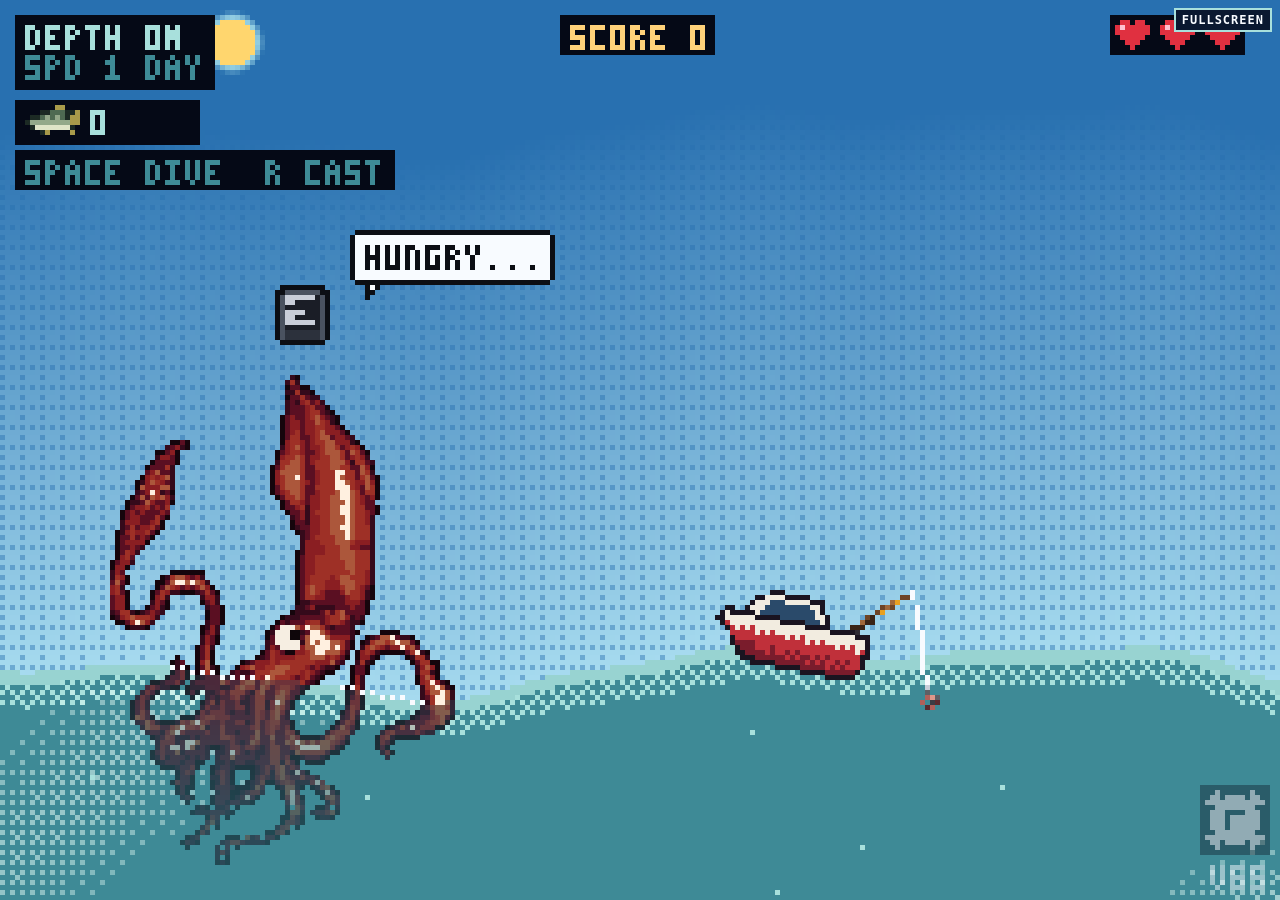
==== commit 83ce5928: "Deep Sea V65: talk/feed squid while swimming" ====
--- a/DeepSea/index.html
+++ b/DeepSea/index.html
@@ -637,7 +637,7 @@
   const s=Math.min(innerWidth/logicalW,innerHeight/BASE_H);
   cv.style.width=Math.floor(logicalW*s)+'px';cv.style.height=Math.floor(BASE_H*s)+'px';}
 function toggleFS(){try{const d=document,e=d.documentElement;let r;if(d.fullscreenElement||d.webkitFullscreenElement){const f=d.exitFullscreen||d.webkitExitFullscreen;if(f)r=f.call(d);}else{const f=e.requestFullscreen||e.webkitRequestFullscreen;if(f)r=f.call(e);}if(r&&r.catch)r.catch(()=>{});}catch(err){}}
-document.getElementById('fs').onclick=toggleFS;addEventListener('keydown',e=>{if(e.code==='KeyF'&&!e.repeat){if(UP.flashlight){FL.on^=1;if(typeof T==='number')cageMsg(FL.on?'FLASHLIGHT ON':'FLASHLIGHT OFF',T,1.2);}}if(e.code==='KeyG'&&!e.repeat){if(UP.goggle){GG.on^=1;if(typeof T==='number')cageMsg(GG.on?'GOGGLE LIGHTS ON':'GOGGLE LIGHTS OFF',T,1.2);}else if(typeof T==='number')cageMsg('NEED GOGGLE LIGHTS',T,1.2);}if((e.code==='Backquote'||e.key==='`')&&!e.repeat){e.preventDefault();if(talk.on&&(talk.mode==='inspect'||talk.mode==='cheat')){talk.on=false;playUI('close');}else{AUDUI.on=0;talkInspect();}return;}if(e.code==='KeyB'&&!e.repeat&&!talk.on&&!DV.on)toggleBoat(typeof T==='number'?T:0);unlockAudio();if(e.code==='Space'){e.preventDefault();if(!e.repeat){if(DV.on)fireSpear();else if(!talk.on&&fish.st===0)exitBoat();}}if(e.code==='KeyK'&&!e.repeat&&!talk.on&&!DV.on&&fish.st===0)throwChum(typeof T==='number'?T:0);if(e.code==='KeyR'&&!e.repeat&&!talk.on&&!DV.on){if(boatKind===3)fireSubHarp(typeof T==='number'?T:0);else if(boatKind===1)netKey(typeof T==='number'?T:0);else if(boatKind===2)cageMsg('NO ROD ON JET SKI',typeof T==='number'?T:0,1.2);else castKey();}if(e.code==='KeyE'&&!e.repeat){if(DV.on){if(DV.ride)dismountDolphin(T,'OFF THE DOLPHIN');else if(!harvestCage(T)&&!mountDolphin(T))tryEnter();}else talkKey();}if(e.code==='Escape'){if(AUDUI.on){AUDUI.on=0;AUDUI.drag=null;playUI('close');}else talkEsc();}});document.addEventListener('fullscreenchange',resize);
+document.getElementById('fs').onclick=toggleFS;addEventListener('keydown',e=>{if(e.code==='KeyF'&&!e.repeat){if(UP.flashlight){FL.on^=1;if(typeof T==='number')cageMsg(FL.on?'FLASHLIGHT ON':'FLASHLIGHT OFF',T,1.2);}}if(e.code==='KeyG'&&!e.repeat){if(UP.goggle){GG.on^=1;if(typeof T==='number')cageMsg(GG.on?'GOGGLE LIGHTS ON':'GOGGLE LIGHTS OFF',T,1.2);}else if(typeof T==='number')cageMsg('NEED GOGGLE LIGHTS',T,1.2);}if((e.code==='Backquote'||e.key==='`')&&!e.repeat){e.preventDefault();if(talk.on&&(talk.mode==='inspect'||talk.mode==='cheat')){talk.on=false;playUI('close');}else{AUDUI.on=0;talkInspect();}return;}if(e.code==='KeyB'&&!e.repeat&&!talk.on&&!DV.on)toggleBoat(typeof T==='number'?T:0);unlockAudio();if(e.code==='Space'){e.preventDefault();if(!e.repeat){if(DV.on)fireSpear();else if(!talk.on&&fish.st===0)exitBoat();}}if(e.code==='KeyK'&&!e.repeat&&!talk.on&&!DV.on&&fish.st===0)throwChum(typeof T==='number'?T:0);if(e.code==='KeyR'&&!e.repeat&&!talk.on&&!DV.on){if(boatKind===3)fireSubHarp(typeof T==='number'?T:0);else if(boatKind===1)netKey(typeof T==='number'?T:0);else if(boatKind===2)cageMsg('NO ROD ON JET SKI',typeof T==='number'?T:0,1.2);else castKey();}if(e.code==='KeyE'&&!e.repeat){if(DV.on){if(DV.ride)dismountDolphin(T,'OFF THE DOLPHIN');else if(talk.on)talkKey();else if(!harvestCage(T)&&!mountDolphin(T)&&!tryEnter()&&nearSquid)talkKey();}else talkKey();}if(e.code==='Escape'){if(AUDUI.on){AUDUI.on=0;AUDUI.drag=null;playUI('close');}else talkEsc();}});document.addEventListener('fullscreenchange',resize);
 addEventListener('pointerdown',()=>unlockAudio(),{once:false});
 addEventListener('keydown',e=>{if(e.code==='KeyM'&&!e.repeat){AMB.mute^=1;if(AMB.mast)AMB.mast.gain.setTargetAtTime(AMB.mute?0:1,actx?actx.currentTime:0,0.05);if(!AMB.mute){unlockAudio();startAmbAudio();}if(typeof T==='number')cageMsg(AMB.mute?'AUDIO MUTE':'AUDIO ON',T,1.2);}});
 addEventListener('resize',resize);resize();
@@ -721,7 +721,7 @@
 function text(s,x,y,c){for(const ch of s){const g=F[ch]||F[" "];for(let i=0;i<15;i++)if(g[i]=="1")put(x+i%3,y+(i/3|0),c);x+=4;}}
 function text2x(s,x,y,c){for(const ch of s){const g=F[ch]||F[" "];for(let i=0;i<15;i++)if(g[i]=="1"){const px=x+(i%3)*2,py=y+(i/3|0)*2;put(px,py,c);put(px+1,py,c);put(px,py+1,c);put(px+1,py+1,c);}x+=8;}}
 function fleeRot(o,dx,dy,d,T,dt){if(!((o.fleeT||0)>T)||o.fa===undefined){o.fa=(Math.random()*2-1)*0.175;o.ft=0;}o.ft=Math.max(-0.175,Math.min(0.175,(o.ft||0)+(Math.random()*2-1)*0.6*dt));const a=o.fa+o.ft,c=Math.cos(a),n=Math.sin(a),ux=dx/d,uy=dy/d;return[ux*c-uy*n,ux*n+uy*c];}
-const VER="V64";
+const VER="V65";
 function textA(s,x,y,c,a){for(const ch of s){const g=F[ch]||F[" "];for(let i=0;i<15;i++)if(g[i]=="1"){const px=x+(i%3),py=y+(i/3|0);if(px>=0&&px<W&&py>=0&&py<H){const dst=buf[py*W+px],src=P32[c],dr=dst&255,dg=(dst>>8)&255,db=(dst>>16)&255,sr=src&255,sg=(src>>8)&255,sb=(src>>16)&255;const r=(dr+(sr-dr)*a)|0,g2=(dg+(sg-dg)*a)|0,b=(db+(sb-db)*a)|0;buf[py*W+px]=0xff000000|(b<<16)|(g2<<8)|r;}}x+=4;}}
 function drawVer(){const s=VER;textA(s,W-2-s.length*4,H-7,10,0.5);}
 const FD={" ":"00000000000000000000000000000000000",A:"01110100011000111111100011000110001",B:"11110100011000111110100011000111110",C:"01111100001000010000100001000001111",D:"11110100011000110001100011000111110",E:"11111100001000011110100001000011111",F:"11111100001000011110100001000010000",G:"01111100001000010111100011000101110",H:"10001100011000111111100011000110001",I:"11111001000010000100001000010011111",J:"00111000100001000010000101001001100",K:"10001100101010011000101001001010001",L:"10000100001000010000100001000011111",M:"10001110111010110101100011000110001",N:"10001110011010110011100011000110001",O:"01110100011000110001100011000101110",P:"11110100011000111110100001000010000",Q:"01110100011000110001101011001001101",R:"11110100011000111110101001001010001",S:"01111100001000001110000010000111110",T:"11111001000010000100001000010000100",U:"10001100011000110001100011000101110",V:"10001100011000110001100010101000100",W:"10001100011000110101101011010101010",X:"10001100010101000100010101000110001",Y:"10001100010101000100001000010000100",Z:"11111000010001000100010001000011111","0":"01110100011001110101110011000101110","1":"00100011000010000100001000010001110","2":"01110100010000100010001000100011111","3":"11110000010000101110000010000111110","4":"10001100011000111111000010000100001","5":"11111100001000011110000010000111110","6":"01110100001000011110100011000101110","7":"11111000010001000100010000100001000","8":"01110100011000101110100011000101110","9":"01110100011000101111000010000101110","!":"00100001000010000100001000000000100",".":"00000000000000000000000000000000100",",":"00000000000000000000000000010001000","?":"01110100010000100010001000000000100","'":"00100001000000000000000000000000000","-":"00000000000000011111000000000000000","/":"00001000100001000100010000100010000","[":"01110010000100001000010000100001110","]":"01110000100001000010000100001001110","%":"11001110100001000100010000101110011",":":"00000001000000000000000000010000000"};
@@ -910,7 +910,7 @@
       buf[sy*W+sx]=P32[c];}}
   for(let k=0;k<6;k++){const x=WALLX+k,sy=surfY(x,T);if(bay(x,Math.floor(T*6)+k)<0.6)put(x-ox,Math.round(sy-oy),10);if(k<3&&bay(x,Math.floor(T*4))<0.4)put(x-ox,Math.round(sy-1-oy),6);}}
 function drawPrompt(T,top){if(!nearSquid||talk.on)return;const x=Math.round(SQX-cx-5),y=Math.round(top-14-cy+Math.sin(T*3)*1.5);
-  if(deck.length){drawEBox(x+14,y,'Q');for(let yy=y+2;yy<y+10;yy++)for(let xx=x+26;xx<x+44;xx++)put(xx,yy,30);text("FEED",x+28,y+4,31);}
+  if(feedCount()){drawEBox(x+14,y,'Q');for(let yy=y+2;yy<y+10;yy++)for(let xx=x+26;xx<x+44;xx++)put(xx,yy,30);text("FEED",x+28,y+4,31);}
   for(let j=0;j<12;j++)for(let i=0;i<11;i++){const corner=(i==0||i==10)&&(j==0||j==11);if(corner)continue;
     const edge=i==0||i==10||j==0||j==11;let c=edge?28:((i<=1||i>=9||j<=1)?29:(j>=9?32:30));if(!edge&&(i==1||i==9)&&j==1)c=28;put(x+i,y+j,c);}
   const g=F.E;for(let k=0;k<15;k++)if(g[k]=="1"){const gx=x+2+(k%3)*2,gy=y+2+(k/3|0)+((k/3|0)>=2?1:0);put(gx,gy,31);put(gx+1,gy,31);}}
@@ -946,7 +946,7 @@
 function muzzle(){const m=MUZ[DV.cur]||MUZ.idle;return [DV.x+m[0],DV.y+m[1]];}
 const DIRV={left:[-1,0],right:[1,0],up:[0,-1],down:[0,1],upleft:[-0.71,-0.71],upright:[0.71,-0.71],downleft:[-0.71,0.71],downright:[0.71,0.71]};
 function subPos(){if(DV.cur==='idle'&&!DV.q.length)return [DV.x,DV.y+1];const hl=Math.hypot(DV.hx,DV.hy)||1;return [DV.x+DV.hx/hl*6,DV.y+DV.hy/hl*6+1];}
-function subKey(){if(!DV.on||DV.hop>0||SPR.st||DV.ride)return;DV.sub=!DV.sub;}
+function subKey(){if(DV.on&&nearSquid&&!talk.on&&feedCount())return;if(!DV.on||DV.hop>0||SPR.st||DV.ride)return;DV.sub=!DV.sub;}
 addEventListener('keydown',e=>{if(e.code==='KeyQ'&&!e.repeat)subKey();});
 function drawCell(k,fx,fy,sx0,sy0,T){const S=DS[k];if(!S)return;const wc=[40,104,116],redFins=!!UP.flippers,green=!!UP.greenSuit;
   for(let y=0;y<DC;y++){const py=sy0+y;if(py<0||py>=H)continue;for(let x=0;x<DC;x++){const px=sx0+x;if(px<0||px>=W)continue;const i=((fy+y)*S.w+fx+x)*4;if(S.d[i+3]<128)continue;
@@ -1108,7 +1108,10 @@
 function loadDeck(){try{const raw=STORE.get('deepsea_deck');if(!raw)return;for(const k0 of String(raw).split(',')){const k=k0==='sard'?'student':k0;if(DECK_OK[k])deck.push(newDeck(k));}}catch(e){}}
 function playDrop(rate,vol){if(!actx||!blipBuf||AMB.mute||VOL.sfx<=0.001)return;const s=actx.createBufferSource(),g=actx.createGain();s.buffer=blipBuf;s.playbackRate.value=rate*sfxPitch();g.gain.value=vol*VOL.sfx*(AMB.uw>0.55?0.22:1);s.connect(g);g.connect(actx.destination);s.start();}
 function feedMouth(T){return [SQX-4,surfY(SQX,T)-12];}
-function feedKey(){if(DV.on||talk.on||!nearSquid||!deck.length)return;const d=deck.pop();saveDeck();const x=B.x-B.face*10,y=B.y-8,[tx,ty]=feedMouth(T),t=0.9+Math.min(0.6,Math.abs(tx-x)/250),g=160;
+// V65: feed from the diver (spear fish, then rope cargo) or from the deck when in a boat/sub
+function feedCount(){if(!DV.on)return deck.length;return SPR.fish.filter(f=>f.k!=='cage').length+DV.carry.filter(f=>f.k!=='cage').length;}
+function feedTake(){if(!DV.on){const d=deck.pop();saveDeck();return d;}for(let i=SPR.fish.length-1;i>=0;i--)if(SPR.fish[i].k!=='cage')return SPR.fish.splice(i,1)[0];for(let i=DV.carry.length-1;i>=0;i--)if(DV.carry[i].k!=='cage')return DV.carry.splice(i,1)[0];return null;}
+function feedKey(){if(talk.on||!nearSquid||!feedCount())return;const d=feedTake();if(!d)return;const x=DV.on?DV.x:B.x-B.face*10,y=DV.on?DV.y-4:B.y-8,[tx,ty]=feedMouth(T),t=0.9+Math.min(0.6,Math.abs(tx-x)/250),g=160;
   FEED.fl.push({k:d.k,x,y,vx:(tx-x)/t,vy:(ty-y)/t-0.5*g*t,a:0,va:(Math.random()<0.5?-1:1)*(8+Math.random()*5),t:0,dur:t});FEED.f=FEED.fl[0];pupil.hold=0;playDrop(1.5,0.5);}
 function updFeed(dt,T){for(const f of FEED.fl.slice()){f.t+=dt;f.vy+=160*dt;f.x+=f.vx*dt;f.y+=f.vy*dt;f.a+=f.va*dt;pupil.hold=0;
     const [mx,my]=feedMouth(T);if(f.t>=f.dur||Math.hypot(f.x-mx,f.y-my)<4){const p=PTS[f.k];score+=p;FEED.eaten++;STORE.set('deepsea_score',score);
@@ -1482,7 +1485,7 @@
   drawSeagrass(T);drawKelpFloor(T);drawFloatKelp(T);
   drawCorals(T);drawRavLip(T,ox,oy);
   drawCages(T);drawCrabs(T);drawUrchins(T);drawCliff(T);const sqb=drawSquid(T);drawSchools(T);drawSea(T);drawJelly(T);drawFreeKing(T);drawBoss(T);drawParts();drawGulls(T);drawPark(T);drawBoat();drawSubHarp();drawNet(T);drawDropBoat();drawChum(T);drawDiver(T);drawFeed(T);drawPrompt(T,sqb-SQWL*(1+0.1*pulse)-2);drawBubble(T,sqb-SQWL*(1+0.1*pulse)-2);drawDark(T);drawFlashGlow(T);drawGoggleGlow(T);drawBossGlow(T);drawBoatMarker(T);
-  nearSquid=!DV.on&&Math.abs(B.x-SQX)<130&&B.y<40;
+  nearSquid=DV.on?(Math.abs(DV.x-SQX)<120&&DV.y<surfY(SQX,T)+200):(Math.abs(B.x-SQX)<130&&B.y<40);
   updAmbAudio(dt,T);drawUwTint();
   // depth meter (same DEPTH/SPD panel; while rod cast show hook depth)
   const fishingRod=fish.st>=2;
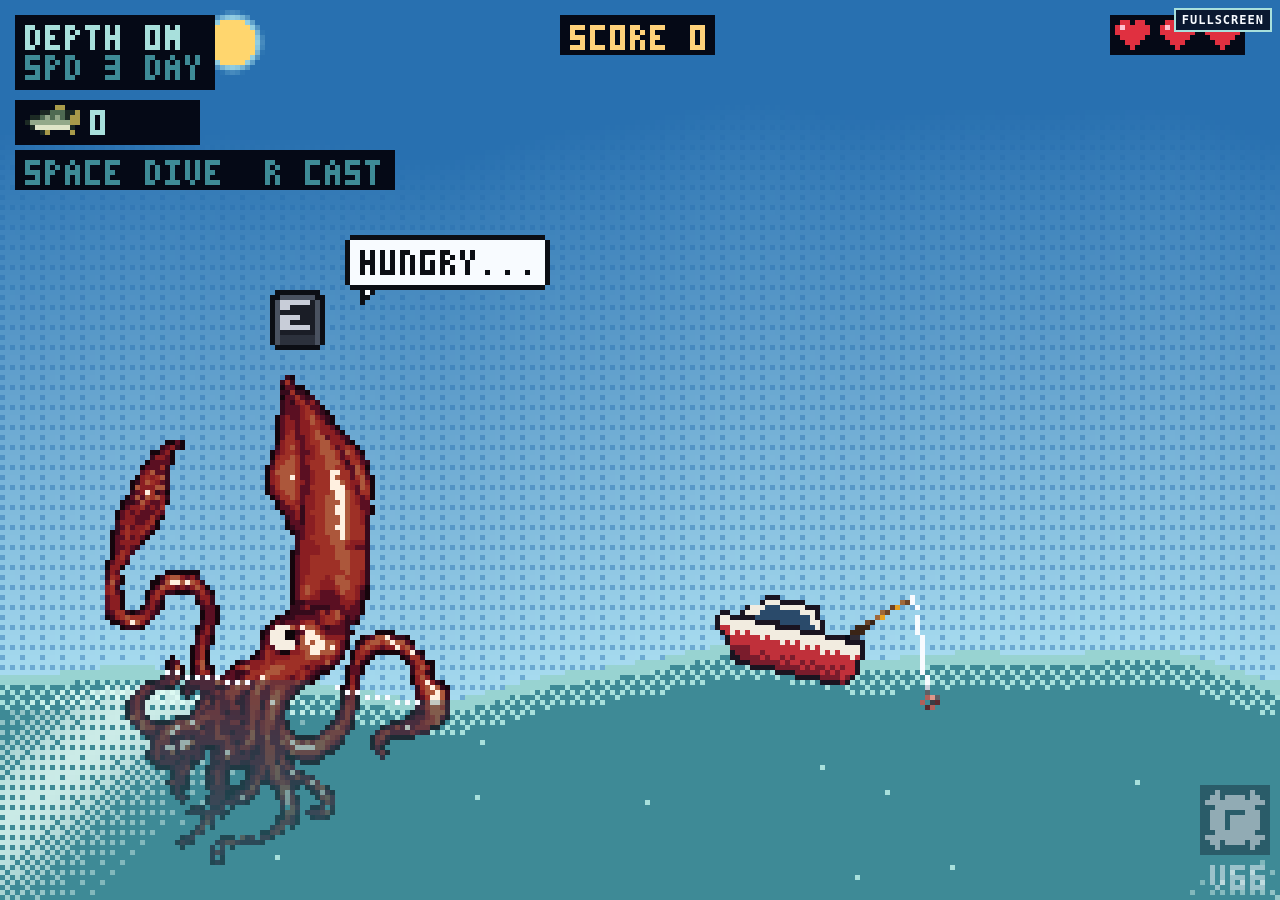
==== commit 63c01405: "Deep Sea V66: sub turn, zoom, headlights, thick harpoon rope, ravine access" ====
--- a/DeepSea/index.html
+++ b/DeepSea/index.html
@@ -109,12 +109,13 @@
 const SUBSC=2.25;const subImg={w:0,h:0,d:null};
 (function loadSubSpr(){const im=new Image();im.onload=()=>{try{const c=document.createElement('canvas');c.width=im.width;c.height=im.height;const g=c.getContext('2d',{willReadFrequently:true});g.imageSmoothingEnabled=false;g.drawImage(im,0,0);subImg.w=im.width;subImg.h=im.height;subImg.d=g.getImageData(0,0,im.width,im.height).data;}catch(e){}};im.src='data:image/png;base64,'+SUB_B64;})();
 function inSub(){return !DV.on&&boatKind===3;}
-function blitSub(sx,sy,mirror,ang){if(!subImg.d)return;const w=subImg.w,h=subImg.h,sc=SUBSC,c=Math.cos(ang||0),sn=Math.sin(ang||0),hw=w/2,hh=h/2,R=Math.ceil(Math.hypot(hw,hh)*sc)+2;
-  for(let dy=-R;dy<=R;dy++)for(let dx=-R;dx<=R;dx++){let X=Math.floor((c*dx+sn*dy)/sc+hw),Y=Math.floor((-sn*dx+c*dy)/sc+hh);if(X<0||X>=w||Y<0||Y>=h)continue;if(mirror)X=w-1-X;const i=(Y*w+X)*4;if(subImg.d[i+3]<128)continue;const px=Math.round(sx+dx),py=Math.round(sy+dy);if(px>=0&&px<W&&py>=0&&py<H){const r=subImg.d[i],g=subImg.d[i+1],b=subImg.d[i+2];buf[py*W+px]=0xff000000|(b<<16)|(g<<8)|r;}}}
+function blitSub(sx,sy,mirror,ang,xs){if(!subImg.d)return;if(xs===undefined)xs=mirror?-1:1;if(Math.abs(xs)<0.06)xs=xs<0?-0.06:0.06;const w=subImg.w,h=subImg.h,sc=SUBSC,c=Math.cos(ang||0),sn=Math.sin(ang||0),hw=w/2,hh=h/2,R=Math.ceil(Math.hypot(hw,hh)*sc)+2;
+  for(let dy=-R;dy<=R;dy++)for(let dx=-R;dx<=R;dx++){let X=Math.floor((c*dx+sn*dy)/(sc*xs)+hw),Y=Math.floor((-sn*dx+c*dy)/sc+hh);if(X<0||X>=w||Y<0||Y>=h)continue;const i=(Y*w+X)*4;if(subImg.d[i+3]<128)continue;const px=Math.round(sx+dx),py=Math.round(sy+dy);if(px>=0&&px<W&&py>=0&&py<H){const r=subImg.d[i],g=subImg.d[i+1],b=subImg.d[i+2];buf[py*W+px]=0xff000000|(b<<16)|(g<<8)|r;}}}
+const SUBL={on:1};// V66 sub headlights (F in sub)
 const SUBH={st:0,x:0,y:0,vx:0,vy:0,ang:0,age:0,hit:null,cd:0};
 function subHarpDmg(){return spearDmg()*3;}
 function fireSubHarp(T){if(SUBH.st===2){SUBH.st=3;return;}if(boatKind!==3||DV.on||SUBH.st||(SUBH.cd||0)>T)return;const a=Math.atan2(cy+mouse.y-B.y,cx+mouse.x-B.x),sp=520;Object.assign(SUBH,{st:1,x:B.x+Math.cos(a)*24,y:B.y+Math.sin(a)*10,vx:Math.cos(a)*sp,vy:Math.sin(a)*sp,ang:a,age:0,hit:new Set(),fish:[]});for(let i=0;i<6;i++)spawn(SUBH.x,SUBH.y,(Math.random()-0.5)*18,(Math.random()-0.5)*12,0.45+Math.random()*0.4,2);playDrop(1.9,0.45);}
-function skewerSub(T){const tx=SUBH.x,ty=SUBH.y,dmg=subHarpDmg(),hitPad=3;
+function skewerSub(T){const tx=SUBH.x,ty=SUBH.y,dmg=subHarpDmg(),hitPad=5.5;
   for(let i=crabs.length-1;i>=0;i--){const k=crabs[i];if(SUBH.hit.has(k))continue;const fy=floorY(k.x),cyk=fy-(k.g?11:4),r=(k.g?13:7)+hitPad;if(Math.hypot(k.x-tx,cyk-ty)>r)continue;SUBH.hit.add(k);if(T<k.hideT){SUBH.vx*=-0.3;SUBH.vy*=-0.3;k.flash=T+0.12;continue;}if(k.hp===undefined)k.hp=k.g?2:1;k.hp-=dmg;if(k.hp>0){k.flash=T+0.15;k.hideT=T+4;bleed(tx,ty,2);continue;}crabs.splice(i,1);bleed(tx,ty,3);SUBH.fish.push({k:k.g?'gcrab':'crab',ph:Math.random()*4});}
   if(!GJ.dead&&!SUBH.hit.has(GJ)&&Math.hypot(GJ.x-tx,GJ.y-ty)<22){SUBH.hit.add(GJ);GJ.hp-=dmg;GJ.flash=T+0.15;bleed(tx,ty,4);SUBH.vx*=-0.2;SUBH.vy*=-0.2;}
   for(let i=jel.length-1;i>=0;i--){const j=jel[i];if(Math.hypot(j.x-tx,j.y-ty)<6+hitPad){jel.splice(i,1);SUBH.fish.push({k:'jelly',ph:Math.random()*4});for(let q=0;q<8;q++)spawn(tx,ty,(Math.random()-0.5)*40,(Math.random()-0.5)*40,0.5,0);}}
@@ -139,8 +140,9 @@
   }else{const dx=B.x-SUBH.x,dy=B.y-SUBH.y,d=Math.hypot(dx,dy),sp=Math.min(d,380*dt);SUBH.x+=dx/(d||1)*sp;SUBH.y+=dy/(d||1)*sp;
     SUBH.ang=angLerp(SUBH.ang,Math.atan2(dy,dx),Math.min(1,6*dt));if(d<20){SUBH.st=0;SUBH.cd=T+0.3;subDeliver(T);}}}
 function subDeliver(T){const F=SUBH.fish||[];SUBH.fish=[];if(!F.length)return;for(const f of F)deck.push(newDeck(f.k));saveDeck();cageMsg('+'+F.length+' '+(F.length===1?F[0].k.toUpperCase():'CATCH')+' TO DECK',T,2);playUI('confirm');}
-function drawSubHarp(){if(!SUBH.st)return;const x0=B.x-cx,y0=B.y-cy,x1=SUBH.x-cx,y1=SUBH.y-cy,n=Math.ceil(Math.hypot(x1-x0,y1-y0));for(let i=0;i<n;i+=2){const t=i/n;put(Math.round(x0+(x1-x0)*t),Math.round(y0+(y1-y0)*t+(SUBH.st===2?Math.sin(t*Math.PI)*6:0)),6);}
-  const c=Math.cos(SUBH.ang),s=Math.sin(SUBH.ang);for(let i=0;i<16;i++){const px=Math.round(SUBH.x-cx-c*i),py=Math.round(SUBH.y-cy-s*i);put(px,py,i<3?14:(i<8?10:6));}
+function drawSubHarp(){if(!SUBH.st)return;const x0=B.x-cx,y0=B.y-cy,x1=SUBH.x-cx,y1=SUBH.y-cy,n=Math.ceil(Math.hypot(x1-x0,y1-y0));for(let i=0;i<n;i++){const t=i/n,rx=Math.round(x0+(x1-x0)*t),ry=Math.round(y0+(y1-y0)*t+(SUBH.st===2?Math.sin(t*Math.PI)*6:0));put(rx,ry-1,11);put(rx,ry+2,11);put(rx,ry,(i>>1)&1?13:9);put(rx,ry+1,(i>>1)&1?12:13);}
+  const c=Math.cos(SUBH.ang),s=Math.sin(SUBH.ang);for(let i=0;i<29;i++){const px=SUBH.x-cx-c*i,py=SUBH.y-cy-s*i,col=i<5?14:(i<14?10:6);put(Math.round(px),Math.round(py),col);if(i>1)put(Math.round(px-s),Math.round(py+c),i<5?15:(i<14?27:24));}
+  for(const sd of[-1,1]){for(let k=0;k<4;k++){put(Math.round(SUBH.x-cx-c*(4+k)+s*sd*(k*0.8)),Math.round(SUBH.y-cy-s*(4+k)-c*sd*(k*0.8)),14);}}
   if(SUBH.fish&&SUBH.fish.length){let off=3;for(const f of SUBH.fish){const reef=isReef(f.k),w=FSPR(f.k)[0].frames[0][0].length;if(f.k==='dolphin'&&off<14)off=14;drawSpearFish(f,SUBH.x-c*off,SUBH.y-s*off,SUBH.ang,typeof T==='number'?T:0);off+=f.k==='dolphin'?16:(reef?5:Math.min(10,w*0.25));}}}
 
 
@@ -204,7 +206,7 @@
   {const amx=boatKind===3?0.35:1.1;B.ang=Math.max(-amx,Math.min(amx,B.ang));}
   B.vx+=ax*dt;B.vy+=ay*dt;
   const sp=Math.hypot(B.vx,B.vy),vmax=boatKind===1?90:boatKind===2?576:boatKind===3?260:Math.round(288*(UP.turbo?1.5:(UP.thruster?1.4:1)));if(sp>vmax){B.vx*=vmax/sp;B.vy*=vmax/sp;}
-  B.x+=B.vx*dt;B.y+=B.vy*dt;
+  const bpx=B.x,bpy=B.y;B.x+=B.vx*dt;B.y+=B.vy*dt;
   if(B.x<WALLX+17){B.x=WALLX+17;if(B.vx<0)B.vx=-B.vx*0.35;}
   // V56: soft max-depth barrier for surface ships (spring + damping past surf+21, safety clamp surf+60); sub exempt
   if(boatKind!==3){const sY=surfY(B.x,T),cap=sY+21,ov=B.y-cap;if(ov>0){B.vy-=(ov*ov*1.2+ov*40)*dt;if(B.vy>0)B.vy*=Math.exp(-Math.min(30,ov*0.9)*dt);const hard=sY+60;if(B.y>hard){B.y=hard;if(B.vy>0)B.vy=0;}}}
@@ -213,7 +215,9 @@
   if(B.air&&B.lvx!==undefined&&Math.abs(B.vx)>B.lvx){B.vx=Math.sign(B.vx)*B.lvx;}
   if(B.air&&!wasAir&&B.vy<-40){B.vy*=1.5;B.vy-=Math.abs(B.vx)*0.15*Math.max(0,Math.sin(B.ang));splash(B.x,surfY(B.x,T),14,0.8);airT=T;}
   if(!B.air&&wasAir){const imp=Math.max(0,B.vy);splash(B.x,surfY(B.x,T),28+Math.min(50,imp/3),0.8+imp/200);B.vy*=0.35;B.vx*=0.85;splashT=T;playSplash();}
-  const fy=floorY(B.x)-7;if(B.y>fy){B.y=fy;if(B.vy>0)B.vy=0;const fs=(floorY(B.x+3)-floorY(B.x-3))/6;B.vx+=fs*40*dt;}
+  if(boatKind===3&&(nearRav(B.x)||nearRav(bpx))&&B.y>floorY(RVX)-80){const hw=7,hh=5,hit=(x,y)=>!isOpen(x,y+hh)||!isOpen(x-hw,y)||!isOpen(x+hw,y)||(y>surfY(x,T)+30&&!isOpen(x,y-hh));
+    if(hit(B.x,B.y)){if(!hit(B.x,bpy)){B.y=bpy;B.vy*=-0.2;}else if(!hit(bpx,B.y)){B.x=bpx;B.vx*=-0.2;}else{B.x=bpx;B.y=bpy;B.vx*=-0.2;B.vy*=-0.2;}}}
+  else{const fy=floorY(B.x)-7;if(B.y>fy){B.y=fy;if(B.vy>0)B.vy=0;const fs=(floorY(B.x+3)-floorY(B.x-3))/6;B.vx+=fs*40*dt;}}
   if(DV.on){B.vx*=Math.exp(-2*dt);}
   B.spd=sp;
   for(const p of parts){p.life-=dt;const pd=p.y-surfY(p.x,T);
@@ -265,7 +269,7 @@
   else if(NET.st===1){NET.dep=Math.min(NET.maxDep,NET.dep+70*dt);if(NET.dep>=NET.maxDep)NET.st=2;}
   else if(NET.st===3){NET.dep=Math.max(0,NET.dep-90*dt);if(NET.dep<=0)clearNet(T,1);}
   if(boatKind===1&&(NET.st===1||NET.st===2))tryNetCatch(T);
-  const zWant=(boatKind===1&&NET.st>=1&&NET.st<=2)?0.5:1;camZ+=(zWant-camZ)*Math.min(1,3.4*dt);
+  const zWant=(boatKind===1&&NET.st>=1&&NET.st<=2)?0.5:inSub()?1/1.3:1;camZ+=(zWant-camZ)*Math.min(1,((boatKind===1&&NET.st)?3.4:5)*dt);
   const newH=Math.max(BASE_H,Math.min(BASE_H*2,Math.round(BASE_H/Math.max(0.5,camZ)/2)*2));
   if(newH!==H){H=newH;resize();}}
 function drawNet(T){if(boatKind!==1||!NET.st||NET.dep<=0)return;const bx=B.x-cx,by=B.y-cy,hw=Math.round(NET.w*0.5),nh=21;
@@ -282,11 +286,12 @@
 function rodSinkBoost(){let w=rodW();if(fish.stick&&hookHeld(fish.stick))w+=fw(fish.stick.k||'student');return 1+0.1*w;}
 function steerHook(dt,T){const [kx,ky]=hookKeys();const wb=ky<0?rodSinkBoost():1;let hvx=fish.hvx||0,hvy=fish.hvy||0;hvx+=kx*240*ROD_SLOW*dt;hvy+=(ky>0?220*ROD_SLOW:ky<0?SINK_A*0.1*wb:SINK_A)*dt;
   hvx*=Math.exp(-1.5*dt);hvy*=Math.exp(-1.7*dt);hvx=Math.max(-110*ROD_SLOW,Math.min(110*ROD_SLOW,hvx));hvy=Math.max(0,Math.min(ky<0?SINK_UP*wb:110*ROD_SLOW,hvy));fish.hvx=hvx;fish.hvy=hvy;
-  fish.x+=hvx*dt;fish.y+=hvy*dt;if(fish.x<WALLX+4){fish.x=WALLX+4;fish.hvx=0;}
+  const hpx=fish.x,hpy=fish.y;fish.x+=hvx*dt;fish.y+=hvy*dt;if(fish.x<WALLX+4){fish.x=WALLX+4;fish.hvx=0;}
   const sf=surfY(fish.x,T)+2;if(fish.y<sf){fish.y=sf;if(fish.hvy<0)fish.hvy=0;}
-  const fl=floorY(fish.x)-4;if(fish.y>fl){fish.y=fl;if(fish.hvy>0)fish.hvy=0;}}
+  if(nearRav(fish.x)){if(!isOpen(fish.x,fish.y+4)){if(isOpen(hpx,fish.y+4)){fish.x=hpx;fish.hvx=0;}else{fish.y=hpy;if(fish.hvy>0)fish.hvy=0;if(!isOpen(fish.x,fish.y+4)){fish.x=hpx;fish.hvx=0;}}}}
+  else{const fl=floorY(fish.x)-4;if(fish.y>fl){fish.y=fl;if(fish.hvy>0)fish.hvy=0;}}}
 function steerStuck(e,dt){const [kx,ky]=hookKeys();const wb=ky<0?rodSinkBoost():1;e.vx+=kx*220*ROD_SLOW*dt;if(ky>0)e.vy+=200*ROD_SLOW*dt;else if(ky<0&&e.vy<0)e.vy=0;e.vx*=Math.exp(-1.6*dt);e.vy*=Math.exp(-1.6*dt);e.vx=Math.max(-100*ROD_SLOW,Math.min(100*ROD_SLOW,e.vx));e.vy=ky<0?Math.max(0,Math.min(SINK_UP*wb,e.vy)):Math.max(-90*ROD_SLOW,Math.min(90*ROD_SLOW,e.vy));}
-function hookDrag(e,dt,T){e.x+=e.vx*dt;e.y+=e.vy*dt;const sf=surfY(e.x,T)+(e.k==='king'?12:4),fl=floorY(e.x)-(e.k==='king'?20:8);if(e.y<sf){e.y=sf;if(e.vy<0)e.vy=0;}if(e.y>fl){e.y=fl;if(e.vy>0)e.vy=0;}if(e.x<WALLX+8){e.x=WALLX+8;if(e.vx<0)e.vx=0;}fish.x=e.x+mouthOx(e);fish.y=e.y;}
+function hookDrag(e,dt,T){const opx=e.x,opy=e.y;e.x+=e.vx*dt;e.y+=e.vy*dt;const sf=surfY(e.x,T)+(e.k==='king'?12:4),fl=floorY(e.x)-(e.k==='king'?20:8);if(e.y<sf){e.y=sf;if(e.vy<0)e.vy=0;}if(nearRav(e.x)){if(!isOpen(e.x,e.y+6)){e.x=opx;e.y=opy;e.vx=0;if(e.vy>0)e.vy=0;}}else if(e.y>fl){e.y=fl;if(e.vy>0)e.vy=0;}if(e.x<WALLX+8){e.x=WALLX+8;if(e.vx<0)e.vx=0;}fish.x=e.x+mouthOx(e);fish.y=e.y;}
 function updFish(dt,T){fish.t+=dt;
   if(fish.st===1){const t=fish.t;fish.rod=t<0.15?0.7*t/0.15:Math.max(-0.5,0.7-1.2*(t-0.15)/0.12);
     if(t>=0.24){fish.st=2;fish.x=rodTip[0];fish.y=rodTip[1];fish.vx=-B.face*75+B.vx*0.3;fish.vy=-55;}}
@@ -501,7 +506,7 @@
       if(Math.hypot(s.chase.x-mx,s.chase.y-my)<12){solo=solo.filter(e=>e!==s.chase);s.held={bites:0,max:3+Math.floor(Math.random()*2),next:T+1+Math.random()};s.chase=null;bleed(mx,my,10);killPulse(mx,my,T);}}
     else{s.mode='patrol';s.tt-=dt;if(s.tt<=0||Math.hypot(s.tx-s.x,s.ty-s.y)<14){const fl=floorY(s.x),sf=surfY(s.x,T);s.tx=s.x+(Math.random()-0.5)*400;s.ty=Math.min(fl-40,Math.max(sf+800,sf+MAKO_DEEP+(Math.random()-0.5)*200));s.tt=8+Math.random()*8;}steer(s,s.tx,s.ty,20,dt,0.75);}}
   for(const e of solo){if(e.onHook){if(fish.st!==4){e.vx+=Math.sin(T*7+(e.ph||0))*60*dt;e.vy+=Math.cos(T*5.2+(e.ph||0))*36*dt;e.vx=Math.max(-100*ROD_SLOW,Math.min(100*ROD_SLOW,e.vx));e.vy=Math.max(-90*ROD_SLOW,Math.min(90*ROD_SLOW,e.vy));if(hookKeys()[1]<0)e.vy=Math.max(0,Math.min(SINK_UP*rodSinkBoost(),e.vy));
-      e.x+=e.vx*dt;e.y+=e.vy*dt;const sf=surfY(e.x,T)+6,fl=floorY(e.x)-(e.k==='mako'?20:e.k==='dolphin'?12:e.k==='puffer'?8:e.k==='nemo'?5:10);if(e.y<sf){e.y=sf;if(e.vy<0)e.vy=0;}if(e.y>fl){e.y=fl;if(e.vy>0)e.vy=0;}if(e.x<WALLX+16){e.x=WALLX+16;if(e.vx<0)e.vx=0;}
+      const opx=e.x,opy=e.y;e.x+=e.vx*dt;e.y+=e.vy*dt;const sf=surfY(e.x,T)+6,fl=floorY(e.x)-(e.k==='mako'?20:e.k==='dolphin'?12:e.k==='puffer'?8:e.k==='nemo'?5:10);if(e.y<sf){e.y=sf;if(e.vy<0)e.vy=0;}if(nearRav(e.x)){if(!isOpen(e.x,e.y+5)){e.x=opx;e.y=opy;e.vx=0;if(e.vy>0)e.vy=0;}}else if(e.y>fl){e.y=fl;if(e.vy>0)e.vy=0;}if(e.x<WALLX+16){e.x=WALLX+16;if(e.vx<0)e.vx=0;}
       fish.x=e.x+mouthOx(e);fish.y=e.y;}continue;}
     if(NF[e.k]){chumPull(e,dt);stepNewFish(e,dt,T);continue;}
     if(isReef(e.k)){if(e!==DV.ride){chumPull(e,dt);stepReefFish(e,dt,T);}continue;}
@@ -611,7 +616,8 @@
     const px=Math.round(bx+c*lx-s_*ly),py=Math.round(by+s_*lx+c*ly);
     if(px>=0&&px<W&&py>=0&&py<H)buf[py*W+px]=0xff000000|((b|0)<<16)|((g|0)<<8)|(r|0);}}
 function drawBoat(){const vf=vp===0?1:Math.sign(vp),av=Math.abs(vp);
-  if(boatKind===3){const th=-B.ang*vf;blitSub(B.x-cx,B.y-cy,vf>0,th);return;}
+  if(boatKind===3){const now=typeof T==='number'?T:0,tdt=Math.max(0,Math.min(0.05,now-(B.tsT||now)));B.tsT=now;if(B.ts===undefined)B.ts=vf;const want=vf;if(B.ts!==want){const st=tdt/0.45*2;B.ts=want>B.ts?Math.min(want,B.ts+st):Math.max(want,B.ts-st);}
+    const mid=1-Math.abs(B.ts),th=-B.ang*vf+Math.sin(mid*Math.PI*0.5)*0.12*(want>0?1:-1);blitSub(B.x-cx,B.y-cy-Math.round(mid*2),false,th,-B.ts);return;}
   let SPR,pal,scy,FSC,fatX;
   if(boatKind===1){const ai=Math.min(4,av);SPR=FBOAT[ai];pal=FPAL;scy=Math.floor(SPR.length*0.72);FSC=FBSC;fatX=av<=1?1.38:av<=2?1.22:av<=3?1.1:1;}
   else if(boatKind===2){const ai=Math.min(4,av);SPR=(DV.on?JBOAT_EMPTY:JBOAT)[ai];pal=JPAL;scy=Math.floor(SPR.length*JSCY_FRAC);FSC=JBSC;fatX=av<=1?1.25:av<=2?1.12:1;}
@@ -637,7 +643,7 @@
   const s=Math.min(innerWidth/logicalW,innerHeight/BASE_H);
   cv.style.width=Math.floor(logicalW*s)+'px';cv.style.height=Math.floor(BASE_H*s)+'px';}
 function toggleFS(){try{const d=document,e=d.documentElement;let r;if(d.fullscreenElement||d.webkitFullscreenElement){const f=d.exitFullscreen||d.webkitExitFullscreen;if(f)r=f.call(d);}else{const f=e.requestFullscreen||e.webkitRequestFullscreen;if(f)r=f.call(e);}if(r&&r.catch)r.catch(()=>{});}catch(err){}}
-document.getElementById('fs').onclick=toggleFS;addEventListener('keydown',e=>{if(e.code==='KeyF'&&!e.repeat){if(UP.flashlight){FL.on^=1;if(typeof T==='number')cageMsg(FL.on?'FLASHLIGHT ON':'FLASHLIGHT OFF',T,1.2);}}if(e.code==='KeyG'&&!e.repeat){if(UP.goggle){GG.on^=1;if(typeof T==='number')cageMsg(GG.on?'GOGGLE LIGHTS ON':'GOGGLE LIGHTS OFF',T,1.2);}else if(typeof T==='number')cageMsg('NEED GOGGLE LIGHTS',T,1.2);}if((e.code==='Backquote'||e.key==='`')&&!e.repeat){e.preventDefault();if(talk.on&&(talk.mode==='inspect'||talk.mode==='cheat')){talk.on=false;playUI('close');}else{AUDUI.on=0;talkInspect();}return;}if(e.code==='KeyB'&&!e.repeat&&!talk.on&&!DV.on)toggleBoat(typeof T==='number'?T:0);unlockAudio();if(e.code==='Space'){e.preventDefault();if(!e.repeat){if(DV.on)fireSpear();else if(!talk.on&&fish.st===0)exitBoat();}}if(e.code==='KeyK'&&!e.repeat&&!talk.on&&!DV.on&&fish.st===0)throwChum(typeof T==='number'?T:0);if(e.code==='KeyR'&&!e.repeat&&!talk.on&&!DV.on){if(boatKind===3)fireSubHarp(typeof T==='number'?T:0);else if(boatKind===1)netKey(typeof T==='number'?T:0);else if(boatKind===2)cageMsg('NO ROD ON JET SKI',typeof T==='number'?T:0,1.2);else castKey();}if(e.code==='KeyE'&&!e.repeat){if(DV.on){if(DV.ride)dismountDolphin(T,'OFF THE DOLPHIN');else if(talk.on)talkKey();else if(!harvestCage(T)&&!mountDolphin(T)&&!tryEnter()&&nearSquid)talkKey();}else talkKey();}if(e.code==='Escape'){if(AUDUI.on){AUDUI.on=0;AUDUI.drag=null;playUI('close');}else talkEsc();}});document.addEventListener('fullscreenchange',resize);
+document.getElementById('fs').onclick=toggleFS;addEventListener('keydown',e=>{if(e.code==='KeyF'&&!e.repeat){if(inSub()){SUBL.on^=1;playUI('click');if(typeof T==='number')cageMsg(SUBL.on?'SUB HEADLIGHTS ON':'SUB HEADLIGHTS OFF',T,1.2);}else if(UP.flashlight){FL.on^=1;if(typeof T==='number')cageMsg(FL.on?'FLASHLIGHT ON':'FLASHLIGHT OFF',T,1.2);}}if(e.code==='KeyG'&&!e.repeat){if(UP.goggle){GG.on^=1;if(typeof T==='number')cageMsg(GG.on?'GOGGLE LIGHTS ON':'GOGGLE LIGHTS OFF',T,1.2);}else if(typeof T==='number')cageMsg('NEED GOGGLE LIGHTS',T,1.2);}if((e.code==='Backquote'||e.key==='`')&&!e.repeat){e.preventDefault();if(talk.on&&(talk.mode==='inspect'||talk.mode==='cheat')){talk.on=false;playUI('close');}else{AUDUI.on=0;talkInspect();}return;}if(e.code==='KeyB'&&!e.repeat&&!talk.on&&!DV.on)toggleBoat(typeof T==='number'?T:0);unlockAudio();if(e.code==='Space'){e.preventDefault();if(!e.repeat){if(DV.on)fireSpear();else if(!talk.on&&fish.st===0)exitBoat();}}if(e.code==='KeyK'&&!e.repeat&&!talk.on&&!DV.on&&fish.st===0)throwChum(typeof T==='number'?T:0);if(e.code==='KeyR'&&!e.repeat&&!talk.on&&!DV.on){if(boatKind===3)fireSubHarp(typeof T==='number'?T:0);else if(boatKind===1)netKey(typeof T==='number'?T:0);else if(boatKind===2)cageMsg('NO ROD ON JET SKI',typeof T==='number'?T:0,1.2);else castKey();}if(e.code==='KeyE'&&!e.repeat){if(DV.on){if(DV.ride)dismountDolphin(T,'OFF THE DOLPHIN');else if(talk.on)talkKey();else if(!harvestCage(T)&&!mountDolphin(T)&&!tryEnter()&&nearSquid)talkKey();}else talkKey();}if(e.code==='Escape'){if(AUDUI.on){AUDUI.on=0;AUDUI.drag=null;playUI('close');}else talkEsc();}});document.addEventListener('fullscreenchange',resize);
 addEventListener('pointerdown',()=>unlockAudio(),{once:false});
 addEventListener('keydown',e=>{if(e.code==='KeyM'&&!e.repeat){AMB.mute^=1;if(AMB.mast)AMB.mast.gain.setTargetAtTime(AMB.mute?0:1,actx?actx.currentTime:0,0.05);if(!AMB.mute){unlockAudio();startAmbAudio();}if(typeof T==='number')cageMsg(AMB.mute?'AUDIO MUTE':'AUDIO ON',T,1.2);}});
 addEventListener('resize',resize);resize();
@@ -721,7 +727,7 @@
 function text(s,x,y,c){for(const ch of s){const g=F[ch]||F[" "];for(let i=0;i<15;i++)if(g[i]=="1")put(x+i%3,y+(i/3|0),c);x+=4;}}
 function text2x(s,x,y,c){for(const ch of s){const g=F[ch]||F[" "];for(let i=0;i<15;i++)if(g[i]=="1"){const px=x+(i%3)*2,py=y+(i/3|0)*2;put(px,py,c);put(px+1,py,c);put(px,py+1,c);put(px+1,py+1,c);}x+=8;}}
 function fleeRot(o,dx,dy,d,T,dt){if(!((o.fleeT||0)>T)||o.fa===undefined){o.fa=(Math.random()*2-1)*0.175;o.ft=0;}o.ft=Math.max(-0.175,Math.min(0.175,(o.ft||0)+(Math.random()*2-1)*0.6*dt));const a=o.fa+o.ft,c=Math.cos(a),n=Math.sin(a),ux=dx/d,uy=dy/d;return[ux*c-uy*n,ux*n+uy*c];}
-const VER="V65";
+const VER="V66";
 function textA(s,x,y,c,a){for(const ch of s){const g=F[ch]||F[" "];for(let i=0;i<15;i++)if(g[i]=="1"){const px=x+(i%3),py=y+(i/3|0);if(px>=0&&px<W&&py>=0&&py<H){const dst=buf[py*W+px],src=P32[c],dr=dst&255,dg=(dst>>8)&255,db=(dst>>16)&255,sr=src&255,sg=(src>>8)&255,sb=(src>>16)&255;const r=(dr+(sr-dr)*a)|0,g2=(dg+(sg-dg)*a)|0,b=(db+(sb-db)*a)|0;buf[py*W+px]=0xff000000|(b<<16)|(g2<<8)|r;}}x+=4;}}
 function drawVer(){const s=VER;textA(s,W-2-s.length*4,H-7,10,0.5);}
 const FD={" ":"00000000000000000000000000000000000",A:"01110100011000111111100011000110001",B:"11110100011000111110100011000111110",C:"01111100001000010000100001000001111",D:"11110100011000110001100011000111110",E:"11111100001000011110100001000011111",F:"11111100001000011110100001000010000",G:"01111100001000010111100011000101110",H:"10001100011000111111100011000110001",I:"11111001000010000100001000010011111",J:"00111000100001000010000101001001100",K:"10001100101010011000101001001010001",L:"10000100001000010000100001000011111",M:"10001110111010110101100011000110001",N:"10001110011010110011100011000110001",O:"01110100011000110001100011000101110",P:"11110100011000111110100001000010000",Q:"01110100011000110001101011001001101",R:"11110100011000111110101001001010001",S:"01111100001000001110000010000111110",T:"11111001000010000100001000010000100",U:"10001100011000110001100011000101110",V:"10001100011000110001100010101000100",W:"10001100011000110101101011010101010",X:"10001100010101000100010101000110001",Y:"10001100010101000100001000010000100",Z:"11111000010001000100010001000011111","0":"01110100011001110101110011000101110","1":"00100011000010000100001000010001110","2":"01110100010000100010001000100011111","3":"11110000010000101110000010000111110","4":"10001100011000111111000010000100001","5":"11111100001000011110000010000111110","6":"01110100001000011110100011000101110","7":"11111000010001000100010000100001000","8":"01110100011000101110100011000101110","9":"01110100011000101111000010000101110","!":"00100001000010000100001000000000100",".":"00000000000000000000000000000000100",",":"00000000000000000000000000010001000","?":"01110100010000100010001000000000100","'":"00100001000000000000000000000000000","-":"00000000000000011111000000000000000","/":"00001000100001000100010000100010000","[":"01110010000100001000010000100001110","]":"01110000100001000010000100001001110","%":"11001110100001000100010000101110011",":":"00000001000000000000000000010000000"};
@@ -1582,6 +1588,8 @@
 function goggleAng(){const sp=Math.hypot(DV.vx,DV.vy);if(sp>4)return Math.atan2(DV.vy,DV.vx);const hx=DV.hx,hy=DV.hy;if(hx!==undefined&&hy!==undefined&&Math.hypot(hx,hy)>0.15)return Math.atan2(hy,hx);return (DV.face||1)>0?0:Math.PI;}
 function goggleOrigin(){const a=goggleAng(),c=Math.cos(a),si=Math.sin(a);return [DV.x+c*5,DV.y+si*5-2];}
 function lights(T){const L=[];if(DV.on){const vt=Math.min(1,Math.max(0,(DV.y-surfY(DV.x,T)-400)/1600)),vk=1-0.5*vt*vt*(3-2*vt);L.push({x:DV.x,y:DV.y,r:26*vk,s:0.85*(0.6+0.4*vk)});if(UP.flashlight&&FL.on){const ang=Math.atan2(cy+mouse.y-DV.y,cx+mouse.x-DV.x);L.push({x:DV.x,y:DV.y,r:185*vk,s:1.6*(0.6+0.4*vk),cone:true,ang,half:0.4,cosA:Math.cos(ang),sinA:Math.sin(ang),cosHalf:Math.cos(0.4)});L.push({x:DV.x,y:DV.y,r:30*vk,s:0.6*vk});}if(UP.goggle&&GG.on){const ang=goggleAng(),[gx,gy]=goggleOrigin();L.push({x:gx,y:gy,r:150*vk,s:1.45*(0.6+0.4*vk),cone:true,ang,half:0.32,cosA:Math.cos(ang),sinA:Math.sin(ang),cosHalf:Math.cos(0.32)});L.push({x:gx,y:gy,r:26*vk,s:0.55*vk});}}
+  if(inSub()){L.push({x:B.x,y:B.y,r:44,s:0.9});const ts=B.ts!==undefined?B.ts:(vp<0?-1:1),vf=ts>=0?1:-1,th=-B.ang*vf,a=ts>=0?th:th+Math.PI,ca=Math.cos(a),sa=Math.sin(a),k=Math.abs(ts);
+    if(SUBL.on&&k>0.15){const nose=Math.max(8,subImg.w*SUBSC*0.42)*k;for(const sd of[-1,1]){const ox=B.x+ca*nose-sa*sd*4,oy=B.y+sa*nose+ca*sd*4+3,ang=a+sd*0.07;L.push({x:ox,y:oy,r:330*k,s:2.6,cone:true,ang,half:0.3,cosA:Math.cos(ang),sinA:Math.sin(ang),cosHalf:Math.cos(0.3)});L.push({x:ox,y:oy,r:16,s:1.2});}}}
   if(UP.rodLed&&fish.st>=2){const hx=fish.x,hy=fish.y;if(fish.st>=3||hy>surfY(hx,T)){L.push({x:hx,y:hy,r:110,s:1.35});L.push({x:hx,y:hy,r:28,s:0.7});}}
   // on-screen jelly glows - hard cap (mouth cluster); merge extras into a shared soft glow
   let jn=0;let jx=0,jy=0,js=0;for(const j of jel){if(j.x+50<cx||j.x-50>cx+W||j.y+50<cy||j.y-50>cy+H)continue;
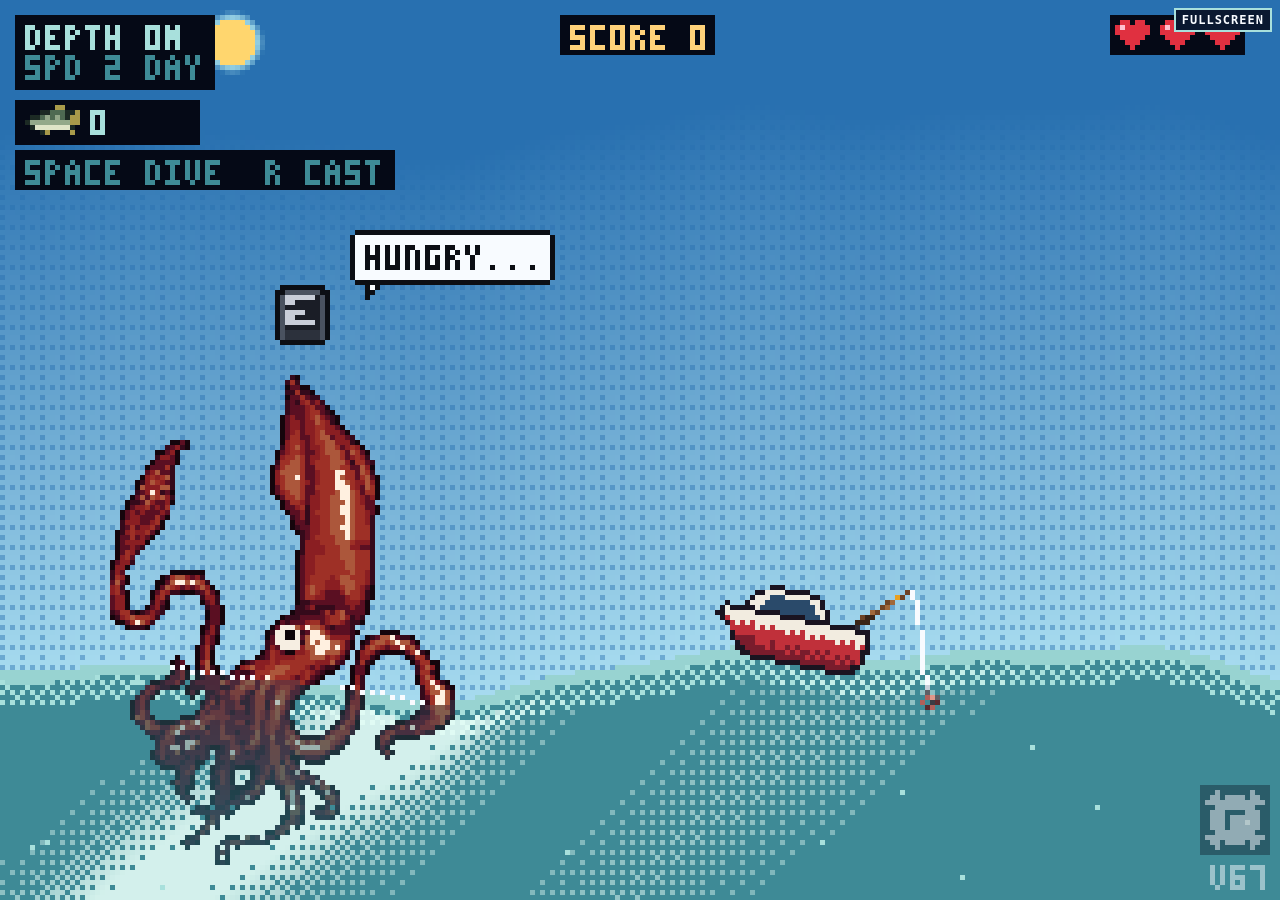
==== commit da73d44a: "Deep Sea V67: mid-water fish, sub fixes" ====
--- a/DeepSea/index.html
+++ b/DeepSea/index.html
@@ -47,6 +47,7 @@
 // V61 new biome fish (PNG strips in sprites/newfish/<k>_swim.png, 4 frames facing right)
 const NF={mackerel:{b:'ocean',n:'MACKEREL',w:48,h:24,sc:0.292,hp:1,pts:20,fw:1,sp:30,r:7},flyingfish:{b:'ocean',n:'FLYING FISH',w:48,h:24,sc:0.271,hp:1,pts:35,fw:1,sp:34,r:7},mahimahi:{b:'ocean',n:'MAHI-MAHI',w:50,h:26,sc:0.44,hp:2,pts:60,fw:2,sp:32,r:10},sunfish:{b:'ocean',n:'OCEAN SUNFISH',w:46,h:46,sc:0.522,hp:4,pts:120,fw:3,sp:8,r:13},garibaldi:{b:'kelp',n:'GARIBALDI',w:40,h:28,sc:0.275,hp:1,pts:30,fw:1,sp:14,r:6},kelpbass:{b:'kelp',n:'KELP BASS',w:48,h:26,sc:0.312,hp:2,pts:45,fw:1,sp:18,r:7},sheephead:{b:'kelp',n:'SHEEPHEAD',w:50,h:28,sc:0.34,hp:2,pts:55,fw:2,sp:16,r:8},rockfish:{b:'kelp',n:'VERMILION ROCKFISH',w:46,h:30,sc:0.283,hp:1,pts:35,fw:1,sp:9,r:7},parrotfish:{b:'lagoon',n:'PARROTFISH',w:48,h:28,sc:0.312,hp:2,pts:55,fw:1,sp:16,r:7},butterflyfish:{b:'lagoon',n:'BUTTERFLYFISH',w:38,h:30,sc:0.237,hp:1,pts:35,fw:1,sp:14,r:6},bluetang:{b:'lagoon',n:'BLUE TANG',w:42,h:28,sc:0.238,hp:1,pts:40,fw:1,sp:18,r:6},lionfish:{b:'lagoon',n:'LIONFISH',w:46,h:40,sc:0.283,hp:2,pts:70,fw:1,sp:7,r:7},anglerfish:{b:'ravine',n:'ANGLERFISH',w:54,h:36,sc:0.37,hp:3,pts:250,fw:2,sp:10,r:11}};
 const NF_THX={mackerel:'MACKEREL! OILY AND FAST. THANKS!',flyingfish:'A FLYING FISH?! IT ALMOST GOT AWAY. THANKS!',mahimahi:'MAHI-MAHI! SO SHINY. THANK YOU!',sunfish:'A WHOLE SUNFISH?! THAT IS HUGE. THANK YOU!',garibaldi:'GARIBALDI! BRIGHT ORANGE. THANKS!',kelpbass:'KELP BASS! A FOREST CLASSIC. THANKS!',sheephead:'SHEEPHEAD! LOOK AT THOSE TEETH. THANKS!',rockfish:'ROCKFISH! SPIKY BUT TASTY. THANKS!',parrotfish:'PARROTFISH! IT CRUNCHES CORAL. THANKS!',butterflyfish:'BUTTERFLYFISH! SO PRETTY. THANKS!',bluetang:'BLUE TANG! WHAT A BLUE. THANKS!',lionfish:'LIONFISH! CAREFUL WITH THE SPINES. THANKS!',anglerfish:'AN ANGLERFISH FROM THE RAVINE?! IT GLOWS! YOU ARE A LEGEND.'};
+Object.assign(NF,{barracuda:{b:'ocean',n:'BARRACUDA',w:56,h:18,sc:0.321,hp:2,pts:70,fw:2,sp:30,r:8,mid:1},trevally:{b:'ocean',n:'BLUEFIN TREVALLY',w:44,h:28,sc:0.364,hp:2,pts:65,fw:2,sp:34,r:8,mid:1},wahoo:{b:'ocean',n:'WAHOO',w:56,h:18,sc:0.339,hp:2,pts:90,fw:2,sp:60,r:8,mid:1},opah:{b:'ocean',n:'OPAH (MOONFISH)',w:44,h:38,sc:0.455,hp:4,pts:180,fw:3,sp:12,r:11,mid:1},senorita:{b:'kelp',n:'SENORITA WRASSE',w:40,h:16,sc:0.25,hp:1,pts:20,fw:1,sp:16,r:5,mid:1},opaleye:{b:'kelp',n:'OPALEYE',w:42,h:26,sc:0.31,hp:1,pts:35,fw:1,sp:18,r:6,mid:1},halfmoon:{b:'kelp',n:'HALFMOON',w:42,h:26,sc:0.31,hp:1,pts:35,fw:1,sp:16,r:6,mid:1},blacksmith:{b:'kelp',n:'BLACKSMITH',w:40,h:24,sc:0.275,hp:1,pts:25,fw:1,sp:12,r:6,mid:1},moorishidol:{b:'lagoon',n:'MOORISH IDOL',w:38,h:38,sc:0.289,hp:1,pts:45,fw:1,sp:14,r:6,mid:1},yellowtang:{b:'lagoon',n:'YELLOW TANG',w:36,h:30,sc:0.278,hp:1,pts:35,fw:1,sp:18,r:5,mid:1},angelfish:{b:'lagoon',n:'EMPEROR ANGELFISH',w:38,h:32,sc:0.316,hp:2,pts:60,fw:1,sp:12,r:6,mid:1},triggerfish:{b:'lagoon',n:'CLOWN TRIGGERFISH',w:40,h:28,sc:0.3,hp:2,pts:55,fw:1,sp:18,r:6,mid:1}});Object.assign(NF_THX,{'barracuda': 'BARRACUDA! ALL TEETH. THANKS!', 'trevally': 'BLUEFIN TREVALLY! SO SHINY BLUE. THANKS!', 'wahoo': 'A WAHOO?! FASTEST FISH OUT THERE. THANK YOU!', 'opah': 'AN OPAH! THE MOONFISH! WHAT A TREAT. THANK YOU!', 'senorita': 'SENORITA! A TINY CLEANER. THANKS!', 'opaleye': 'OPALEYE! LOOK AT THOSE BLUE EYES. THANKS!', 'halfmoon': 'HALFMOON! SMOOTH AND BLUE. THANKS!', 'blacksmith': 'BLACKSMITH! A KELP REGULAR. THANKS!', 'moorishidol': 'MOORISH IDOL! SO FANCY. THANKS!', 'yellowtang': 'YELLOW TANG! BRIGHT AS THE SUN. THANKS!', 'angelfish': 'EMPEROR ANGELFISH! ROYAL TASTE. THANK YOU!', 'triggerfish': 'TRIGGERFISH! GRUMPY BUT TASTY. THANKS!'});// V67 mid-water fish
 function isReef(k){return k==="nemo"||k==="puffer"||k==="dolphin"||!!NF[k];}
 function reefSc(k,kind){if(NF[k])return NF[k].sc*({swim:1,carry:0.78,deck:0.55,feed:0.7}[kind]||1);return RFSC[kind+(k==="dolphin"?"D":k==="puffer"?"P":"N")];}
 function dayK(T){const p=((T%DAY_CYCLE)+DAY_CYCLE)%DAY_CYCLE/DAY_CYCLE,sm=smooth01;if(p<0.12)return 0;if(p<0.28)return sm((p-0.12)/0.16);if(p<0.72)return 1;if(p<0.88)return 1-sm((p-0.72)/0.16);return 0;}
@@ -111,10 +112,15 @@
 function inSub(){return !DV.on&&boatKind===3;}
 function blitSub(sx,sy,mirror,ang,xs){if(!subImg.d)return;if(xs===undefined)xs=mirror?-1:1;if(Math.abs(xs)<0.06)xs=xs<0?-0.06:0.06;const w=subImg.w,h=subImg.h,sc=SUBSC,c=Math.cos(ang||0),sn=Math.sin(ang||0),hw=w/2,hh=h/2,R=Math.ceil(Math.hypot(hw,hh)*sc)+2;
   for(let dy=-R;dy<=R;dy++)for(let dx=-R;dx<=R;dx++){let X=Math.floor((c*dx+sn*dy)/(sc*xs)+hw),Y=Math.floor((-sn*dx+c*dy)/sc+hh);if(X<0||X>=w||Y<0||Y>=h)continue;const i=(Y*w+X)*4;if(subImg.d[i+3]<128)continue;const px=Math.round(sx+dx),py=Math.round(sy+dy);if(px>=0&&px<W&&py>=0&&py<H){const r=subImg.d[i],g=subImg.d[i+1],b=subImg.d[i+2];buf[py*W+px]=0xff000000|(b<<16)|(g<<8)|r;}}}
-const SUBL={on:1};// V66 sub headlights (F in sub)
+const SUBL={on:1};
+// V67: sprite-space anchors on submarine_la (80x36, native faces LEFT): nose (2,22), sail top (23,8), prop hub (77,22)
+const SUBA={nose:[2,22],sail:[23,8],prop:[77,22]};const SUBT={x:0,y:0};
+function subXf(){const ts=B.ts!==undefined?B.ts:(vp<0?-1:1),vf=ts>=0?1:-1,mid=1-Math.abs(ts);return {xs:-ts,ang:-B.ang*vf+Math.sin(mid*Math.PI*0.5)*0.12*vf,yo:-Math.round(mid*2)};}
+function subPt(X,Y){const f=subXf(),w=subImg.w||80,h=subImg.h||36,lx=(X+0.5-w/2)*SUBSC*f.xs,ly=(Y+0.5-h/2)*SUBSC,c=Math.cos(f.ang),sn=Math.sin(f.ang);return [B.x+c*lx-sn*ly,B.y+f.yo+sn*lx+c*ly];}
+function subTurret(){const p=subPt(SUBA.sail[0],SUBA.sail[1]);SUBT.x=p[0];SUBT.y=p[1];}// V66 sub headlights (F in sub)
 const SUBH={st:0,x:0,y:0,vx:0,vy:0,ang:0,age:0,hit:null,cd:0};
 function subHarpDmg(){return spearDmg()*3;}
-function fireSubHarp(T){if(SUBH.st===2){SUBH.st=3;return;}if(boatKind!==3||DV.on||SUBH.st||(SUBH.cd||0)>T)return;const a=Math.atan2(cy+mouse.y-B.y,cx+mouse.x-B.x),sp=520;Object.assign(SUBH,{st:1,x:B.x+Math.cos(a)*24,y:B.y+Math.sin(a)*10,vx:Math.cos(a)*sp,vy:Math.sin(a)*sp,ang:a,age:0,hit:new Set(),fish:[]});for(let i=0;i<6;i++)spawn(SUBH.x,SUBH.y,(Math.random()-0.5)*18,(Math.random()-0.5)*12,0.45+Math.random()*0.4,2);playDrop(1.9,0.45);}
+function fireSubHarp(T){if(SUBH.st===2){SUBH.st=3;return;}if(boatKind!==3||DV.on||SUBH.st||(SUBH.cd||0)>T)return;subTurret();const a=Math.atan2(cy+mouse.y-SUBT.y,cx+mouse.x-SUBT.x),sp=520;Object.assign(SUBH,{st:1,x:SUBT.x+Math.cos(a)*6,y:SUBT.y+Math.sin(a)*6,vx:Math.cos(a)*sp,vy:Math.sin(a)*sp,ang:a,age:0,hit:new Set(),fish:[]});for(let i=0;i<6;i++)spawn(SUBH.x,SUBH.y,(Math.random()-0.5)*18,(Math.random()-0.5)*12,0.45+Math.random()*0.4,2);playDrop(1.9,0.45);}
 function skewerSub(T){const tx=SUBH.x,ty=SUBH.y,dmg=subHarpDmg(),hitPad=5.5;
   for(let i=crabs.length-1;i>=0;i--){const k=crabs[i];if(SUBH.hit.has(k))continue;const fy=floorY(k.x),cyk=fy-(k.g?11:4),r=(k.g?13:7)+hitPad;if(Math.hypot(k.x-tx,cyk-ty)>r)continue;SUBH.hit.add(k);if(T<k.hideT){SUBH.vx*=-0.3;SUBH.vy*=-0.3;k.flash=T+0.12;continue;}if(k.hp===undefined)k.hp=k.g?2:1;k.hp-=dmg;if(k.hp>0){k.flash=T+0.15;k.hideT=T+4;bleed(tx,ty,2);continue;}crabs.splice(i,1);bleed(tx,ty,3);SUBH.fish.push({k:k.g?'gcrab':'crab',ph:Math.random()*4});}
   if(!GJ.dead&&!SUBH.hit.has(GJ)&&Math.hypot(GJ.x-tx,GJ.y-ty)<22){SUBH.hit.add(GJ);GJ.hp-=dmg;GJ.flash=T+0.15;bleed(tx,ty,4);SUBH.vx*=-0.2;SUBH.vy*=-0.2;}
@@ -125,22 +131,22 @@
   for(let i=gulls.length-1;i>=0;i--){const g=gulls[i];if(SUBH.hit.has(g))continue;if(Math.hypot(g.x-tx,g.y-ty)>(g.st==='fly'?12:10))continue;SUBH.hit.add(g);if(g.st==='fly'){gullHit(g,T,[Math.cos(SUBH.ang)*30,Math.sin(SUBH.ang)*30+10]);SUBH.vx*=-0.2;SUBH.vy*=-0.2;continue;}if(g.st==='loot'){gulls.splice(i,1);bleed(tx,ty,4);SUBH.fish.push({k:'seagull',ph:Math.random()*4});}}}
 function angLerp(a,b,k){let d=b-a;d=Math.atan2(Math.sin(d),Math.cos(d));return a+d*k;}
 const SUBROPE=260;
-function updSubHarp(dt,T){if(!SUBH.st)return;SUBH.age+=dt;
+function updSubHarp(dt,T){if(!SUBH.st)return;subTurret();SUBH.age+=dt;
   if(SUBH.st===1){const ox0=SUBH.x,oy0=SUBH.y;const k=Math.exp(-1.1*dt);SUBH.vx*=k;SUBH.vy*=k;if(Math.hypot(SUBH.vx,SUBH.vy)<50)SUBH.vy+=40*dt;SUBH.x+=SUBH.vx*dt;SUBH.y+=SUBH.vy*dt;
     if(Math.hypot(SUBH.vx,SUBH.vy)>4)SUBH.ang=angLerp(SUBH.ang,Math.atan2(SUBH.vy,SUBH.vx),Math.min(1,14*dt));
     const fl=useRav(SUBH.x,SUBH.y)?1e9:floorY(SUBH.x)-1;if(SUBH.y>fl){SUBH.y=fl;SUBH.vx=SUBH.vy=0;}if(SUBH.x<WALLX+2){SUBH.x=WALLX+2;SUBH.vx=SUBH.vy=0;}
     const n=Math.max(1,Math.ceil(Math.hypot(SUBH.x-ox0,SUBH.y-oy0)/3));for(let q=1;q<=n;q++){const t=q/n,sx=SUBH.x,sy=SUBH.y;SUBH.x=ox0+(sx-ox0)*t;SUBH.y=oy0+(sy-oy0)*t;skewerSub(T);if(q<n){SUBH.x=sx;SUBH.y=sy;}}
-    {const rx=SUBH.x-B.x,ry=SUBH.y-B.y,rd=Math.hypot(rx,ry);if(rd>SUBROPE){SUBH.x=B.x+rx/rd*SUBROPE;SUBH.y=B.y+ry/rd*SUBROPE;SUBH.vx*=0.3;SUBH.vy*=0.3;SUBH.age=9;}}if(SUBH.age>2.0||Math.hypot(SUBH.vx,SUBH.vy)<6){SUBH.st=2;SUBH.vy=0;SUBH.vx=0;SUBH.hy=SUBH.y;SUBH.idle=0;SUBH.base=SUBH.ang;}
+    {const rx=SUBH.x-SUBT.x,ry=SUBH.y-SUBT.y,rd=Math.hypot(rx,ry);if(rd>SUBROPE){SUBH.x=SUBT.x+rx/rd*SUBROPE;SUBH.y=SUBT.y+ry/rd*SUBROPE;SUBH.vx*=0.3;SUBH.vy*=0.3;SUBH.age=9;}}if(SUBH.age>2.0||Math.hypot(SUBH.vx,SUBH.vy)<6){SUBH.st=2;SUBH.vy=0;SUBH.vx=0;SUBH.hy=SUBH.y;SUBH.idle=0;SUBH.base=SUBH.ang;}
   }else if(SUBH.st===2){SUBH.idle+=dt;SUBH.vx*=Math.exp(-2*dt);SUBH.vy=0;SUBH.x+=SUBH.vx*dt;if(SUBH.hy===undefined)SUBH.hy=SUBH.y;SUBH.y=SUBH.hy+Math.sin(SUBH.idle*2.1)*1.2;
     const fl=useRav(SUBH.x,SUBH.y)?1e9:floorY(SUBH.x)-1;if(SUBH.y>fl){SUBH.y=fl;SUBH.vy=0;}
-    const dx=SUBH.x-B.x,dy=SUBH.y-B.y,d=Math.hypot(dx,dy);let tgt;
-    if(d>=SUBROPE*0.97){if(d>SUBROPE){SUBH.x=B.x+dx/d*SUBROPE;SUBH.y=B.y+dy/d*SUBROPE;SUBH.hy=SUBH.y;}tgt=Math.atan2(dy,dx);SUBH.base=tgt;}
+    const dx=SUBH.x-SUBT.x,dy=SUBH.y-SUBT.y,d=Math.hypot(dx,dy);let tgt;
+    if(d>=SUBROPE*0.97){if(d>SUBROPE){SUBH.x=SUBT.x+dx/d*SUBROPE;SUBH.y=SUBT.y+dy/d*SUBROPE;SUBH.hy=SUBH.y;}tgt=Math.atan2(dy,dx);SUBH.base=tgt;}
     else tgt=SUBH.base+0.28*Math.sin(SUBH.idle*1.3)+0.08*Math.sin(SUBH.idle*0.55+1);
     SUBH.ang=angLerp(SUBH.ang,tgt,Math.min(1,2.5*dt));if(SUBH.idle>1.6||boatKind!==3||DV.on)SUBH.st=3;
-  }else{const dx=B.x-SUBH.x,dy=B.y-SUBH.y,d=Math.hypot(dx,dy),sp=Math.min(d,380*dt);SUBH.x+=dx/(d||1)*sp;SUBH.y+=dy/(d||1)*sp;
+  }else{const dx=SUBT.x-SUBH.x,dy=SUBT.y-SUBH.y,d=Math.hypot(dx,dy),sp=Math.min(d,380*dt);SUBH.x+=dx/(d||1)*sp;SUBH.y+=dy/(d||1)*sp;
     SUBH.ang=angLerp(SUBH.ang,Math.atan2(dy,dx),Math.min(1,6*dt));if(d<20){SUBH.st=0;SUBH.cd=T+0.3;subDeliver(T);}}}
 function subDeliver(T){const F=SUBH.fish||[];SUBH.fish=[];if(!F.length)return;for(const f of F)deck.push(newDeck(f.k));saveDeck();cageMsg('+'+F.length+' '+(F.length===1?F[0].k.toUpperCase():'CATCH')+' TO DECK',T,2);playUI('confirm');}
-function drawSubHarp(){if(!SUBH.st)return;const x0=B.x-cx,y0=B.y-cy,x1=SUBH.x-cx,y1=SUBH.y-cy,n=Math.ceil(Math.hypot(x1-x0,y1-y0));for(let i=0;i<n;i++){const t=i/n,rx=Math.round(x0+(x1-x0)*t),ry=Math.round(y0+(y1-y0)*t+(SUBH.st===2?Math.sin(t*Math.PI)*6:0));put(rx,ry-1,11);put(rx,ry+2,11);put(rx,ry,(i>>1)&1?13:9);put(rx,ry+1,(i>>1)&1?12:13);}
+function drawSubHarp(){if(!SUBH.st)return;subTurret();const x0=SUBT.x-cx,y0=SUBT.y-cy,x1=SUBH.x-cx,y1=SUBH.y-cy,n=Math.ceil(Math.hypot(x1-x0,y1-y0));for(let i=0;i<n;i++){const t=i/n,rx=Math.round(x0+(x1-x0)*t),ry=Math.round(y0+(y1-y0)*t+(SUBH.st===2?Math.sin(t*Math.PI)*6:0));put(rx,ry-1,11);put(rx,ry+2,11);put(rx,ry,(i>>1)&1?13:9);put(rx,ry+1,(i>>1)&1?12:13);}
   const c=Math.cos(SUBH.ang),s=Math.sin(SUBH.ang);for(let i=0;i<29;i++){const px=SUBH.x-cx-c*i,py=SUBH.y-cy-s*i,col=i<5?14:(i<14?10:6);put(Math.round(px),Math.round(py),col);if(i>1)put(Math.round(px-s),Math.round(py+c),i<5?15:(i<14?27:24));}
   for(const sd of[-1,1]){for(let k=0;k<4;k++){put(Math.round(SUBH.x-cx-c*(4+k)+s*sd*(k*0.8)),Math.round(SUBH.y-cy-s*(4+k)-c*sd*(k*0.8)),14);}}
   if(SUBH.fish&&SUBH.fish.length){let off=3;for(const f of SUBH.fish){const reef=isReef(f.k),w=FSPR(f.k)[0].frames[0][0].length;if(f.k==='dolphin'&&off<14)off=14;drawSpearFish(f,SUBH.x-c*off,SUBH.y-s*off,SUBH.ang,typeof T==='number'?T:0);off+=f.k==='dolphin'?16:(reef?5:Math.min(10,w*0.25));}}}
@@ -617,7 +623,11 @@
     if(px>=0&&px<W&&py>=0&&py<H)buf[py*W+px]=0xff000000|((b|0)<<16)|((g|0)<<8)|(r|0);}}
 function drawBoat(){const vf=vp===0?1:Math.sign(vp),av=Math.abs(vp);
   if(boatKind===3){const now=typeof T==='number'?T:0,tdt=Math.max(0,Math.min(0.05,now-(B.tsT||now)));B.tsT=now;if(B.ts===undefined)B.ts=vf;const want=vf;if(B.ts!==want){const st=tdt/0.45*2;B.ts=want>B.ts?Math.min(want,B.ts+st):Math.max(want,B.ts-st);}
-    const mid=1-Math.abs(B.ts),th=-B.ang*vf+Math.sin(mid*Math.PI*0.5)*0.12*(want>0?1:-1);blitSub(B.x-cx,B.y-cy-Math.round(mid*2),false,th,-B.ts);return;}
+    const xf=subXf();blitSub(B.x-cx,B.y-cy+xf.yo,false,xf.ang,xf.xs);
+    {const spd=Math.hypot(B.vx,B.vy);B.pph=(B.pph||0)+spd*tdt*0.12;const [hx,hy]=subPt(SUBA.prop[0],SUBA.prop[1]),c=Math.cos(xf.ang),sn=Math.sin(xf.ang),bl=Math.round(9*Math.abs(xf.xs)>2?9:0);
+      if(bl)for(let b=0;b<2;b++){const k=Math.cos(B.pph+b*Math.PI);const L2=Math.max(1,Math.round(bl*Math.abs(k)));for(let i=0;i<=L2;i++){const sg=b?-1:1,ux=-sn*i*sg,uy=c*i*sg,ox=0;put(Math.round(hx-cx+ux+ox),Math.round(hy-cy+uy),b?29:32);}}
+      for(const fy of[[69,11],[69,30]]){const [fx2,fy2]=subPt(fy[0],fy[1]);const fl=spd>8?Math.round(Math.sin(B.pph*0.5)*1.5):0;for(let i=0;i<5;i++)put(Math.round(fx2-cx-c*i*xf.xs*0.6),Math.round(fy2-cy+fl*(i/4)),29);}}
+    return;}
   let SPR,pal,scy,FSC,fatX;
   if(boatKind===1){const ai=Math.min(4,av);SPR=FBOAT[ai];pal=FPAL;scy=Math.floor(SPR.length*0.72);FSC=FBSC;fatX=av<=1?1.38:av<=2?1.22:av<=3?1.1:1;}
   else if(boatKind===2){const ai=Math.min(4,av);SPR=(DV.on?JBOAT_EMPTY:JBOAT)[ai];pal=JPAL;scy=Math.floor(SPR.length*JSCY_FRAC);FSC=JBSC;fatX=av<=1?1.25:av<=2?1.12:1;}
@@ -727,7 +737,7 @@
 function text(s,x,y,c){for(const ch of s){const g=F[ch]||F[" "];for(let i=0;i<15;i++)if(g[i]=="1")put(x+i%3,y+(i/3|0),c);x+=4;}}
 function text2x(s,x,y,c){for(const ch of s){const g=F[ch]||F[" "];for(let i=0;i<15;i++)if(g[i]=="1"){const px=x+(i%3)*2,py=y+(i/3|0)*2;put(px,py,c);put(px+1,py,c);put(px,py+1,c);put(px+1,py+1,c);}x+=8;}}
 function fleeRot(o,dx,dy,d,T,dt){if(!((o.fleeT||0)>T)||o.fa===undefined){o.fa=(Math.random()*2-1)*0.175;o.ft=0;}o.ft=Math.max(-0.175,Math.min(0.175,(o.ft||0)+(Math.random()*2-1)*0.6*dt));const a=o.fa+o.ft,c=Math.cos(a),n=Math.sin(a),ux=dx/d,uy=dy/d;return[ux*c-uy*n,ux*n+uy*c];}
-const VER="V66";
+const VER="V67";
 function textA(s,x,y,c,a){for(const ch of s){const g=F[ch]||F[" "];for(let i=0;i<15;i++)if(g[i]=="1"){const px=x+(i%3),py=y+(i/3|0);if(px>=0&&px<W&&py>=0&&py<H){const dst=buf[py*W+px],src=P32[c],dr=dst&255,dg=(dst>>8)&255,db=(dst>>16)&255,sr=src&255,sg=(src>>8)&255,sb=(src>>16)&255;const r=(dr+(sr-dr)*a)|0,g2=(dg+(sg-dg)*a)|0,b=(db+(sb-db)*a)|0;buf[py*W+px]=0xff000000|(b<<16)|(g2<<8)|r;}}x+=4;}}
 function drawVer(){const s=VER;textA(s,W-2-s.length*4,H-7,10,0.5);}
 const FD={" ":"00000000000000000000000000000000000",A:"01110100011000111111100011000110001",B:"11110100011000111110100011000111110",C:"01111100001000010000100001000001111",D:"11110100011000110001100011000111110",E:"11111100001000011110100001000011111",F:"11111100001000011110100001000010000",G:"01111100001000010111100011000101110",H:"10001100011000111111100011000110001",I:"11111001000010000100001000010011111",J:"00111000100001000010000101001001100",K:"10001100101010011000101001001010001",L:"10000100001000010000100001000011111",M:"10001110111010110101100011000110001",N:"10001110011010110011100011000110001",O:"01110100011000110001100011000101110",P:"11110100011000111110100001000010000",Q:"01110100011000110001101011001001101",R:"11110100011000111110101001001010001",S:"01111100001000001110000010000111110",T:"11111001000010000100001000010000100",U:"10001100011000110001100011000101110",V:"10001100011000110001100010101000100",W:"10001100011000110101101011010101010",X:"10001100010101000100010101000110001",Y:"10001100010101000100001000010000100",Z:"11111000010001000100010001000011111","0":"01110100011001110101110011000101110","1":"00100011000010000100001000010001110","2":"01110100010000100010001000100011111","3":"11110000010000101110000010000111110","4":"10001100011000111111000010000100001","5":"11111100001000011110000010000111110","6":"01110100001000011110100011000101110","7":"11111000010001000100010000100001000","8":"01110100011000101110100011000101110","9":"01110100011000101111000010000101110","!":"00100001000010000100001000000000100",".":"00000000000000000000000000000000100",",":"00000000000000000000000000010001000","?":"01110100010000100010001000000000100","'":"00100001000000000000000000000000000","-":"00000000000000011111000000000000000","/":"00001000100001000100010000100010000","[":"01110010000100001000010000100001110","]":"01110000100001000010000100001001110","%":"11001110100001000100010000101110011",":":"00000001000000000000000000010000000"};
@@ -1319,6 +1329,10 @@
     if(hash(c*261+1)<0.31*tw){const y=top+hash(c*263)*(fl-top-10),a={k:'butterflyfish',c,x:x0,y,vx:8,vy:0,ph:0,tx:x0,ty:y,tt:0,face:1,hp:1,maxhp:1,y0:top,y1:fl-8,home:x0},b={k:'butterflyfish',c,x:x0-8,y:y+3,vx:8,vy:0,ph:1.3,tt:0,face:1,hp:1,maxhp:1,home:x0,mate:a};a.mate=b;solo.push(a,b);}
     if(hash(c*271+1)<0.28*tw){const n=3+Math.floor(hash(c*273)*3),g={tx:x0,ty:top+20,tt:0,home:x0,m:[],t:-1,tang:1};for(let i=0;i<n;i++){const e={k:'bluetang',c,x:x0+(i-n/2)*12,y:top+20+hash(c*277+i)*20,vx:0,vy:0,ph:hash(c*279+i)*4,tt:1,face:1,hp:1,maxhp:1,home:x0,grp:g,ox:(i-n/2)*13,oy:(hash(c*281+i)-0.5)*16};g.m.push(e);solo.push(e);}}
     add('lionfish',12,top+10,fl-6,0.16*tw);}
+  {const mb=midBand(x0),A=(k,i,p,n,ox)=>{if(hash(c*301+i*19+7)>=p)return;const f=NF[k];let L=null;for(let j=0;j<n;j++){const y=mb[0]+hash(c*307+i*23+j)*(mb[1]-mb[0]),face=hash(c*311+i)<0.5?-1:1,e={k,c,x:x0-120+hash(c*313+i*29+j)*240,y,vx:face*f.sp*0.4,vy:0,ph:hash(c*317+i+j)*4,tx:x0,ty:y,tt:0.5,face,hp:f.hp,maxhp:f.hp,home:x0,lead:L,ox:-(ox||12)*(j%2?1:-0.4)-j*3,oy:(j%2?1:-1)*(4+j*2)};solo.push(e);if(!L)L=e;}};
+    if(ow>0.05){A('barracuda',1,0.12*ow,1);A('trevally',2,0.12*ow,1);A('wahoo',3,0.08*ow,1);A('opah',4,0.04*ow,1);}
+    if(kw>0.2){A('senorita',5,0.18*kw,1);A('opaleye',6,0.12*kw,3,14);A('halfmoon',7,0.12*kw,1);A('blacksmith',8,0.12*kw,4+Math.floor(hash(c*331)*2),10);}
+    if(tw>0.3){A('moorishidol',9,0.14*tw,2,8);A('yellowtang',10,0.14*tw,3+Math.floor(hash(c*337)*2),10);A('angelfish',11,0.12*tw,1);A('triggerfish',12,0.1*tw,1);}}
   if(Math.abs(x0-RVX)<=200){for(let i=0;i<2;i++){if(hash(c*157+i*5)>=(i?0.5:0.9))continue;for(let q=0;q<8;q++){const x=RVX+(hash(c*163+i*31+q)-0.5)*CAVRX*1.3,y=CAVY+(hash(c*167+i*37+q)-0.5)*CAVRY*1.1;if(inCave(x,y)){const f=NF.anglerfish,face=hash(c*173+i)<0.5?-1:1;solo.push({k:'anglerfish',c,x,y,vx:face*3,vy:0,ph:hash(c*179+i)*4,tx:x,ty:y,tt:1,face,hp:f.hp,maxhp:f.hp,home:RVX});break;}}}}}
 const FLY_LAG=0.13;
 function flyPos(L,t){const h=L.hist;for(let i=h.length-1;i>=0;i--)if(h[i].t<=t)return h[i];return h.length?h[0]:null;}
@@ -1395,7 +1409,24 @@
     if(d<38&&Tm>(e.cd||0)){e.vx=dx/(d||1)*95;e.vy=dy/(d||1)*95;e.lunge=Tm+0.35;e.cd=Tm+5;e.bit=0;return;}
     if(d<120){e.vx*=Math.exp(-3*dt);e.vy*=Math.exp(-3*dt);return;}}
   return 1;}
-function stepNewFish(e,dt,Tm){const f=NF[e.k];
+// V67 mid-water fish: stay in the middle 35-65% of the water column of their biome
+function midBand(x){const sf=surfY(x,0),fl=floorY(x);return [sf+(fl-sf)*0.35,sf+(fl-sf)*0.65];}
+function stepMid(e,dt,Tm){const f=NF[e.k];let sp=f.sp*0.6,acc=1.2,mx=f.sp*1.3;const L=e.lead&&solo.includes(e.lead)&&!e.lead.onHook?e.lead:null;if(e.lead&&!L)e.lead=null;
+  const dv=nfDiver()?Math.hypot(DV.x-e.x,DV.y-e.y):1e9;
+  if(L){if(e.k==='opaleye'&&dv<60){const n=dv||1;e.vx+=(e.x-DV.x)/n*120*dt;e.vy+=(e.y-DV.y)/n*80*dt;mx=f.sp*1.8;}else steer(e,L.x+e.ox*(L.face||1),L.y+e.oy,f.sp*0.9,dt,2.5);}
+  else{e.tt-=dt;const bw=f.b==='lagoon'?tropLook(e.x):f.b==='kelp'?kelpLook(e.x):1-tropLook(e.x)-kelpLook(e.x);
+    if(e.tt<=0||Math.hypot(e.tx-e.x,e.ty-e.y)<8){const mb=midBand(e.x);e.tx=e.x+(Math.random()-0.5)*(e.k==='wahoo'?1200:260);e.tx+=(e.home-e.tx)*0.3;if(bw<0.3)e.tx=e.home;e.ty=mb[0]+Math.random()*(mb[1]-mb[0]);e.tt=2+Math.random()*3;if(e.k==='angelfish'&&Math.random()<0.5){e.vx=-e.vx;}}
+    if(e.k==='barracuda'){if(e.dash>Tm){mx=95;}else if(Tm>(e.nd||0)){e.nd=Tm+3+Math.random()*3;e.dash=Tm+0.6;const tx=dv<110?DV.x:e.x+(Math.random()<0.5?-1:1)*80,ty=dv<110?DV.y:e.y;const dx=tx-e.x,dy=ty-e.y,n=Math.hypot(dx,dy)||1;e.vx=dx/n*95;e.vy=dy/n*95;}else{sp=f.sp*0.12;}}
+    else if(e.k==='wahoo'){sp=f.sp;acc=0.8;mx=f.sp*1.2;}
+    else if(e.k==='opah'){e.tx=e.home+Math.cos(Tm*0.15+e.ph)*130;sp=f.sp;}
+    else if(e.k==='halfmoon'){e.ty+=Math.sin(Tm*0.9+e.ph)*14*dt;}
+    else if(e.k==='blacksmith'){sp=f.sp*0.25;}
+    else if(e.k==='trevally'&&Tm>(e.cd||0)){const s=schools.get(Math.floor(e.x/500));if(s&&s.fish.length){const q=s.fish[0],d=Math.hypot(q.x-e.x,q.y-e.y);if(d<140){e.tx=q.x;e.ty=q.y;sp=f.sp*1.6;mx=f.sp*1.7;if(d<8){s.fish.shift();bleed(q.x,q.y,2);e.cd=Tm+6;}}}}
+    else if(e.k==='senorita'){let best=null,bd=100;for(const o of solo){if(o===e||!NF[o.k]||NF[o.k].b!=='kelp'||o.k==='senorita'||o.onHook)continue;const d=Math.hypot(o.x-e.x,o.y-e.y);if(d<bd){bd=d;best=o;}}if(best){e.tx=best.x-(best.face||1)*4;e.ty=best.y+2;sp=f.sp;}}
+    else if(e.k==='triggerfish'){if(e.chg>Tm){mx=55;if(dv<8){DV.vx+=(DV.x>e.x?1:-1)*25;e.chg=0;cageMsg('TRIGGERFISH NIPS YOU! IT GUARDS ITS NEST',Tm,1.3);}}else if(dv<55&&Tm>(e.cd||0)){e.chg=Tm+0.8;e.cd=Tm+4;}if(e.chg>Tm){steer(e,DV.x,DV.y,55,dt,6);nfMove(e,dt,mx,Tm);return;}}
+    if(!(e.k==='barracuda'&&e.dash>Tm))steer(e,e.tx,e.ty,sp,dt,acc);}
+  const mb=midBand(e.x);if(e.y<mb[0])e.vy+=40*dt;if(e.y>mb[1])e.vy-=40*dt;nfMove(e,dt,mx,Tm);}
+function stepNewFish(e,dt,Tm){const f=NF[e.k];if(f.mid)return stepMid(e,dt,Tm);
   if(e.k==='mackerel'&&e.ball)return stepMack(e,dt,Tm);if(e.k==='garibaldi')return stepGari(e,dt,Tm);if(e.k==='kelpbass')return stepBass(e,dt,Tm);if(e.k==='sheephead')return stepSheep(e,dt,Tm);if(e.k==='rockfish')return stepRock(e,dt,Tm);if(e.k==='parrotfish')return stepParrot(e,dt,Tm);if(e.k==='butterflyfish')return stepBfly(e,dt,Tm);if(e.k==='lionfish')return stepLion(e,dt,Tm);if(e.k==='anglerfish'&&!stepAngler(e,dt,Tm))return;if(e.k==='flyingfish'&&e.hist)return stepFly(e,dt,Tm);if(e.grp)return stepMahi(e,dt,Tm);if(e.k==='sunfish'&&e.wall)return stepMola(e,dt,Tm);e.tt-=dt;
   if(e.k==='anglerfish'){if(e.tt<=0||Math.hypot(e.tx-e.x,e.ty-e.y)<10){for(let q=0;q<8;q++){const tx=RVX+(Math.random()-0.5)*CAVRX*1.4,ty=CAVY+(Math.random()-0.5)*CAVRY*1.2;if(inCave(tx,ty)){e.tx=tx;e.ty=ty;break;}}e.tt=3+Math.random()*4;}
     steer(e,e.tx,e.ty,f.sp,dt,0.6);const nx=e.x+e.vx*dt,ny=e.y+e.vy*dt;if(!isOpen(nx,ny)){e.vx*=-0.5;e.vy*=-0.5;e.tt=0;}else{e.x=nx;e.y=ny;}if(Math.abs(e.vx)>0.3)e.face=e.vx>0?1:-1;return;}
@@ -1589,7 +1620,7 @@
 function goggleOrigin(){const a=goggleAng(),c=Math.cos(a),si=Math.sin(a);return [DV.x+c*5,DV.y+si*5-2];}
 function lights(T){const L=[];if(DV.on){const vt=Math.min(1,Math.max(0,(DV.y-surfY(DV.x,T)-400)/1600)),vk=1-0.5*vt*vt*(3-2*vt);L.push({x:DV.x,y:DV.y,r:26*vk,s:0.85*(0.6+0.4*vk)});if(UP.flashlight&&FL.on){const ang=Math.atan2(cy+mouse.y-DV.y,cx+mouse.x-DV.x);L.push({x:DV.x,y:DV.y,r:185*vk,s:1.6*(0.6+0.4*vk),cone:true,ang,half:0.4,cosA:Math.cos(ang),sinA:Math.sin(ang),cosHalf:Math.cos(0.4)});L.push({x:DV.x,y:DV.y,r:30*vk,s:0.6*vk});}if(UP.goggle&&GG.on){const ang=goggleAng(),[gx,gy]=goggleOrigin();L.push({x:gx,y:gy,r:150*vk,s:1.45*(0.6+0.4*vk),cone:true,ang,half:0.32,cosA:Math.cos(ang),sinA:Math.sin(ang),cosHalf:Math.cos(0.32)});L.push({x:gx,y:gy,r:26*vk,s:0.55*vk});}}
   if(inSub()){L.push({x:B.x,y:B.y,r:44,s:0.9});const ts=B.ts!==undefined?B.ts:(vp<0?-1:1),vf=ts>=0?1:-1,th=-B.ang*vf,a=ts>=0?th:th+Math.PI,ca=Math.cos(a),sa=Math.sin(a),k=Math.abs(ts);
-    if(SUBL.on&&k>0.15){const nose=Math.max(8,subImg.w*SUBSC*0.42)*k;for(const sd of[-1,1]){const ox=B.x+ca*nose-sa*sd*4,oy=B.y+sa*nose+ca*sd*4+3,ang=a+sd*0.07;L.push({x:ox,y:oy,r:330*k,s:2.6,cone:true,ang,half:0.3,cosA:Math.cos(ang),sinA:Math.sin(ang),cosHalf:Math.cos(0.3)});L.push({x:ox,y:oy,r:16,s:1.2});}}}
+    if(SUBL.on&&k>0.15){const np=subPt(SUBA.nose[0],SUBA.nose[1]),xf=subXf(),fa=(xf.xs<0?0:Math.PI)+xf.ang;for(const sd of[-1,1]){const ox=np[0]-Math.sin(fa)*sd*3,oy=np[1]+Math.cos(fa)*sd*3,ang=fa+sd*0.06;L.push({x:ox,y:oy,r:330*k,s:2.6,cone:true,ang,half:0.3,cosA:Math.cos(ang),sinA:Math.sin(ang),cosHalf:Math.cos(0.3)});L.push({x:ox,y:oy,r:14,s:1.3});}}}
   if(UP.rodLed&&fish.st>=2){const hx=fish.x,hy=fish.y;if(fish.st>=3||hy>surfY(hx,T)){L.push({x:hx,y:hy,r:110,s:1.35});L.push({x:hx,y:hy,r:28,s:0.7});}}
   // on-screen jelly glows - hard cap (mouth cluster); merge extras into a shared soft glow
   let jn=0;let jx=0,jy=0,js=0;for(const j of jel){if(j.x+50<cx||j.x-50>cx+W||j.y+50<cy||j.y-50>cy+H)continue;
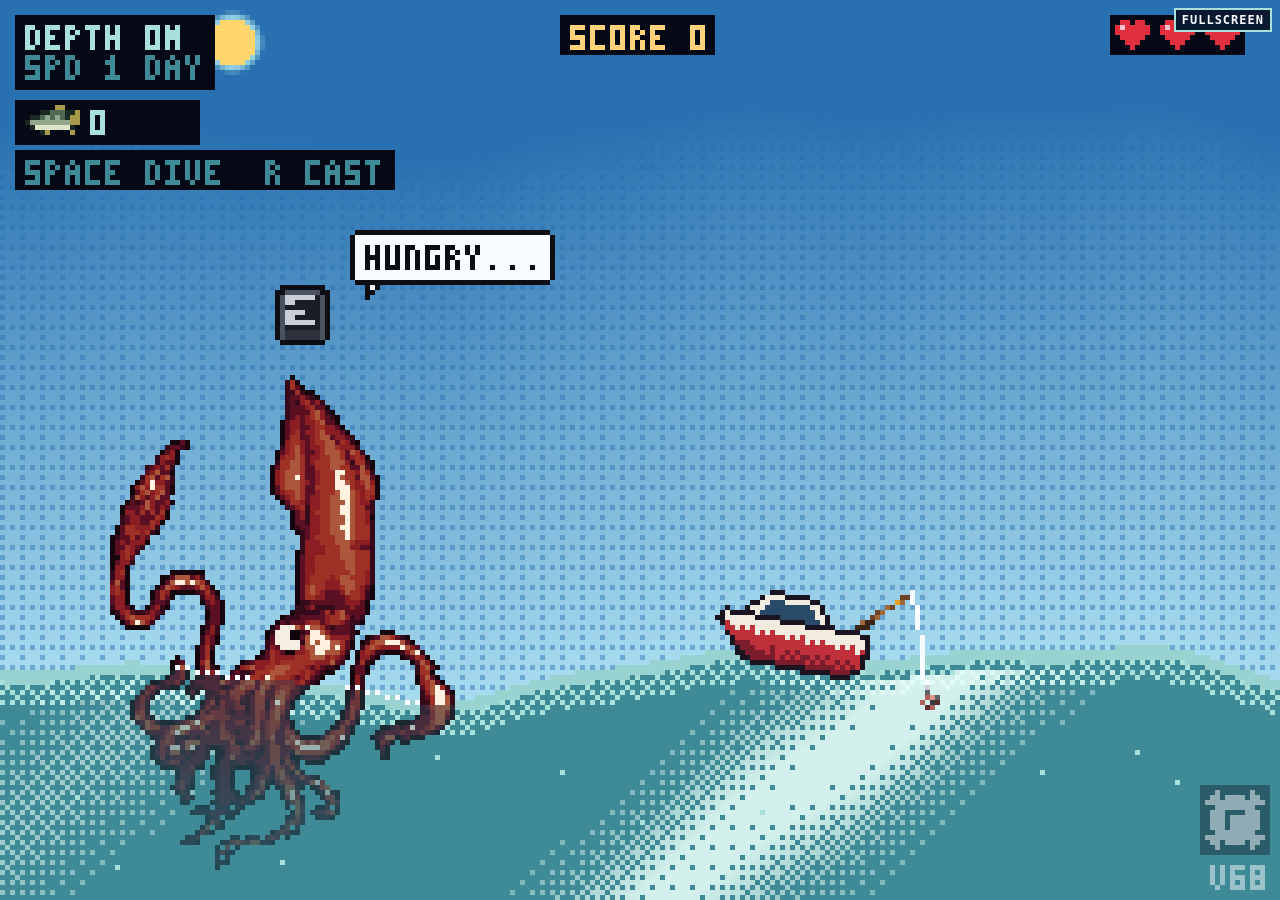
==== commit 6ba5580f: "Deep Sea V68 whale" ====
--- a/DeepSea/index.html
+++ b/DeepSea/index.html
@@ -532,6 +532,22 @@
 const DOLPHIN_SPR={swim:"sprites/dolphin/dolphin_swim.png",right:"sprites/dolphin/dolphin.png",left:"sprites/dolphin/dolphin_left.png",fw:94};
 function loadReefFish(){grabSheet("sprites/fish/clownfish_swim.png",48,fr=>{reefImg.swim=fr;});grabSheet("sprites/fish/puffer.png",56,fr=>{reefImg.right=fr&&fr[0];});grabSheet("sprites/fish/puffer_left.png",56,fr=>{reefImg.left=fr&&fr[0];});grabSheet(DOLPHIN_SPR.swim,DOLPHIN_SPR.fw,fr=>{reefImg.dswim=fr;});grabSheet(DOLPHIN_SPR.right,DOLPHIN_SPR.fw,fr=>{reefImg.dright=fr&&fr[0];});grabSheet(DOLPHIN_SPR.left,DOLPHIN_SPR.fw,fr=>{reefImg.dleft=fr&&fr[0];});}
 loadReefFish();
+// ---- V68 whale: one big blue whale cruising 50-100m; surfaces to breathe every ~5 min
+const WHFW=184,WHS={swim:null};grabSheet("sprites/whale/whale_swim.png",WHFW,f=>{WHS.swim=f;});
+const WH_BREATHE=300,WH_Y0=500,WH_Y1=1000;
+const WH={x:0,y:750,vx:-16,vy:0,ty:750,st:-1,nb:0,hold:0,mT:-99,eat:0,ang:0,face:-1};
+function whTy(){return WH_Y0+Math.random()*(WH_Y1-WH_Y0);}
+function updWhale(dt,T){if(WH.st<0){WH.x=B.x+(Math.random()<0.5?-1:1)*(400+Math.random()*1400);WH.y=whTy();WH.ty=whTy();WH.st=0;WH.nb=T+WH_BREATHE;WH.face=Math.random()<0.5?-1:1;}
+  if(WH.st===0){if(Math.random()<dt*0.04)WH.ty=whTy();if(Math.random()<dt*0.02)WH.face=-WH.face;if(T>WH.nb)WH.st=1;}
+  let tgt=WH.ty;if(WH.st===1){tgt=surfY(WH.x,T)+14;if(WH.y<tgt+4){WH.st=2;WH.hold=T+5;}}else if(WH.st===2){tgt=surfY(WH.x,T)+14;if(Math.random()<dt*3)spawn(WH.x-WH.face*-60,surfY(WH.x,T)-2,(Math.random()-0.5)*6,-22-Math.random()*10,0.6,2);if(T>WH.hold){WH.st=3;WH.ty=whTy();}}else if(WH.st===3){tgt=WH.ty;if(Math.abs(WH.y-WH.ty)<10){WH.st=0;WH.nb=T+WH_BREATHE;}}
+  const fy=floorY(WH.x)-80;if(tgt>fy)tgt=fy;
+  const sp=WH.st===1||WH.st===3?24:16;WH.vx+=(WH.face*sp-WH.vx)*Math.min(1,dt*0.6);
+  const dvy=Math.max(-14,Math.min(14,(tgt-WH.y)*(WH.st===1||WH.st===3?0.35:0.12)));WH.vy+=(dvy-WH.vy)*Math.min(1,dt*0.8);
+  const nx=WH.x+WH.vx*dt;if(!isOpen(nx+WH.face*90,WH.y)){WH.face=-WH.face;}else WH.x=nx;WH.y+=WH.vy*dt;
+  WH.ang+=(Math.max(-0.35,Math.min(0.35,Math.atan2(WH.vy,Math.abs(WH.vx)+1)))-WH.ang)*Math.min(1,dt*2);
+}
+function drawWhale(T){const sx=WH.x-cx,sy=WH.y-cy;if(sx<-200||sx>W+200||sy<-160||sy>H+160)return;let im=null;if(WHS.swim)im=WHS.swim[((Math.floor(T/0.11)%16)+16)%16];
+  blitReef(im,sx,sy,WH.face>0,WH.face>0?WH.ang:-WH.ang,T,1,false,false);}
 const nfImg={};function loadNewFish(){for(const k in NF)grabSheet("sprites/newfish/"+k+"_swim.png",NF[k].w,fr=>{nfImg[k]=fr;});}loadNewFish();
 function blitReef(im,sx,sy,mirror,ang,Tm,sc,flash,edgeFade){if(!im)return false;sc=sc||1;ang=ang||0;const w=im.w,h=im.h,c=Math.cos(ang),sn=Math.sin(ang),hw=w/2,hh=h/2,R=Math.ceil(Math.hypot(hw,hh)*sc)+1,dim=flash?1:(0.68+0.32*(typeof DAYK==="number"?DAYK:1)),fade=typeof edgeFade==='number'?edgeFade:edgeFade?tropLook(sx+cx):1;
   for(let dy=-R;dy<=R;dy++)for(let dx=-R;dx<=R;dx++){let X=Math.floor((c*dx+sn*dy)/sc+hw),Y=Math.floor((-sn*dx+c*dy)/sc+hh);if(X<0||X>=w||Y<0||Y>=h)continue;if(mirror)X=w-1-X;const i=(Y*w+X)*4;if(im.d[i+3]<128)continue;
@@ -737,7 +753,7 @@
 function text(s,x,y,c){for(const ch of s){const g=F[ch]||F[" "];for(let i=0;i<15;i++)if(g[i]=="1")put(x+i%3,y+(i/3|0),c);x+=4;}}
 function text2x(s,x,y,c){for(const ch of s){const g=F[ch]||F[" "];for(let i=0;i<15;i++)if(g[i]=="1"){const px=x+(i%3)*2,py=y+(i/3|0)*2;put(px,py,c);put(px+1,py,c);put(px,py+1,c);put(px+1,py+1,c);}x+=8;}}
 function fleeRot(o,dx,dy,d,T,dt){if(!((o.fleeT||0)>T)||o.fa===undefined){o.fa=(Math.random()*2-1)*0.175;o.ft=0;}o.ft=Math.max(-0.175,Math.min(0.175,(o.ft||0)+(Math.random()*2-1)*0.6*dt));const a=o.fa+o.ft,c=Math.cos(a),n=Math.sin(a),ux=dx/d,uy=dy/d;return[ux*c-uy*n,ux*n+uy*c];}
-const VER="V67";
+const VER="V68";
 function textA(s,x,y,c,a){for(const ch of s){const g=F[ch]||F[" "];for(let i=0;i<15;i++)if(g[i]=="1"){const px=x+(i%3),py=y+(i/3|0);if(px>=0&&px<W&&py>=0&&py<H){const dst=buf[py*W+px],src=P32[c],dr=dst&255,dg=(dst>>8)&255,db=(dst>>16)&255,sr=src&255,sg=(src>>8)&255,sb=(src>>16)&255;const r=(dr+(sr-dr)*a)|0,g2=(dg+(sg-dg)*a)|0,b=(db+(sb-db)*a)|0;buf[py*W+px]=0xff000000|(b<<16)|(g2<<8)|r;}}x+=4;}}
 function drawVer(){const s=VER;textA(s,W-2-s.length*4,H-7,10,0.5);}
 const FD={" ":"00000000000000000000000000000000000",A:"01110100011000111111100011000110001",B:"11110100011000111110100011000111110",C:"01111100001000010000100001000001111",D:"11110100011000110001100011000111110",E:"11111100001000011110100001000011111",F:"11111100001000011110100001000010000",G:"01111100001000010111100011000101110",H:"10001100011000111111100011000110001",I:"11111001000010000100001000010011111",J:"00111000100001000010000101001001100",K:"10001100101010011000101001001010001",L:"10000100001000010000100001000011111",M:"10001110111010110101100011000110001",N:"10001110011010110011100011000110001",O:"01110100011000110001100011000101110",P:"11110100011000111110100001000010000",Q:"01110100011000110001101011001001101",R:"11110100011000111110101001001010001",S:"01111100001000001110000010000111110",T:"11111001000010000100001000010000100",U:"10001100011000110001100011000101110",V:"10001100011000110001100010101000100",W:"10001100011000110101101011010101010",X:"10001100010101000100010101000110001",Y:"10001100010101000100001000010000100",Z:"11111000010001000100010001000011111","0":"01110100011001110101110011000101110","1":"00100011000010000100001000010001110","2":"01110100010000100010001000100011111","3":"11110000010000101110000010000111110","4":"10001100011000111111000010000100001","5":"11111100001000011110000010000111110","6":"01110100001000011110100011000101110","7":"11111000010001000100010000100001000","8":"01110100011000101110100011000101110","9":"01110100011000101111000010000101110","!":"00100001000010000100001000000000100",".":"00000000000000000000000000000000100",",":"00000000000000000000000000010001000","?":"01110100010000100010001000000000100","'":"00100001000000000000000000000000000","-":"00000000000000011111000000000000000","/":"00001000100001000100010000100010000","[":"01110010000100001000010000100001110","]":"01110000100001000010000100001001110","%":"11001110100001000100010000101110011",":":"00000001000000000000000000010000000"};
@@ -1462,7 +1478,7 @@
 let last=performance.now(),T=DAY_CYCLE*0.45;loadDeck();
 let frameErr=0;function frame(now){try{frame0(now);}catch(e){if(!frameErr){frameErr=1;console.warn('frame error (logged once):',e);}last=now;}requestAnimationFrame(frame);}
 function frame0(now){const dt=Math.min(0.05,(now-last)/1000);last=now;T+=dt;
-  physics(dt,T);if(HOLD){B.x=HOLD.x;B.y=HOLD.y;B.vx=B.vy=0;cx=B.x-W/2;cy=B.y-H/2;}updDrop(dt,T);updTurn(dt);updNet(dt,T);updFish(dt,T);updSchools(dt,T);updSea(dt,T);updGulls(dt,T);updCrabs(dt,T);updUrchins(dt,T);updChum(dt,T);updCages(dt,T);updJelly(dt,T);updFreeKing(dt,T);updBoss(dt,T);updDiver(dt,T);updSubHarp(dt,T);updFeed(dt,T);
+  physics(dt,T);if(HOLD){B.x=HOLD.x;B.y=HOLD.y;B.vx=B.vy=0;cx=B.x-W/2;cy=B.y-H/2;}updDrop(dt,T);updTurn(dt);updNet(dt,T);updFish(dt,T);updSchools(dt,T);updWhale(dt,T);updSea(dt,T);updGulls(dt,T);updCrabs(dt,T);updUrchins(dt,T);updChum(dt,T);updCages(dt,T);updJelly(dt,T);updFreeKing(dt,T);updBoss(dt,T);updDiver(dt,T);updSubHarp(dt,T);updFeed(dt,T);
   const ox=Math.floor(cx),oy=Math.floor(cy);
   // water + sky + surface. Day, night, and the lagoon tint live in seaPixel.
   DAYK=dayK(T);
@@ -1521,7 +1537,7 @@
   for(const s of kelpStalks(1,cx-40,cx+W+40))drawKelp(s,T,1,true);
   drawSeagrass(T);drawKelpFloor(T);drawFloatKelp(T);
   drawCorals(T);drawRavLip(T,ox,oy);
-  drawCages(T);drawCrabs(T);drawUrchins(T);drawCliff(T);const sqb=drawSquid(T);drawSchools(T);drawSea(T);drawJelly(T);drawFreeKing(T);drawBoss(T);drawParts();drawGulls(T);drawPark(T);drawBoat();drawSubHarp();drawNet(T);drawDropBoat();drawChum(T);drawDiver(T);drawFeed(T);drawPrompt(T,sqb-SQWL*(1+0.1*pulse)-2);drawBubble(T,sqb-SQWL*(1+0.1*pulse)-2);drawDark(T);drawFlashGlow(T);drawGoggleGlow(T);drawBossGlow(T);drawBoatMarker(T);
+  drawCages(T);drawCrabs(T);drawUrchins(T);drawCliff(T);const sqb=drawSquid(T);drawWhale(T);drawSchools(T);drawSea(T);drawJelly(T);drawFreeKing(T);drawBoss(T);drawParts();drawGulls(T);drawPark(T);drawBoat();drawSubHarp();drawNet(T);drawDropBoat();drawChum(T);drawDiver(T);drawFeed(T);drawPrompt(T,sqb-SQWL*(1+0.1*pulse)-2);drawBubble(T,sqb-SQWL*(1+0.1*pulse)-2);drawDark(T);drawFlashGlow(T);drawGoggleGlow(T);drawBossGlow(T);drawBoatMarker(T);
   nearSquid=DV.on?(Math.abs(DV.x-SQX)<120&&DV.y<surfY(SQX,T)+200):(Math.abs(B.x-SQX)<130&&B.y<40);
   updAmbAudio(dt,T);drawUwTint();
   // depth meter (same DEPTH/SPD panel; while rod cast show hook depth)
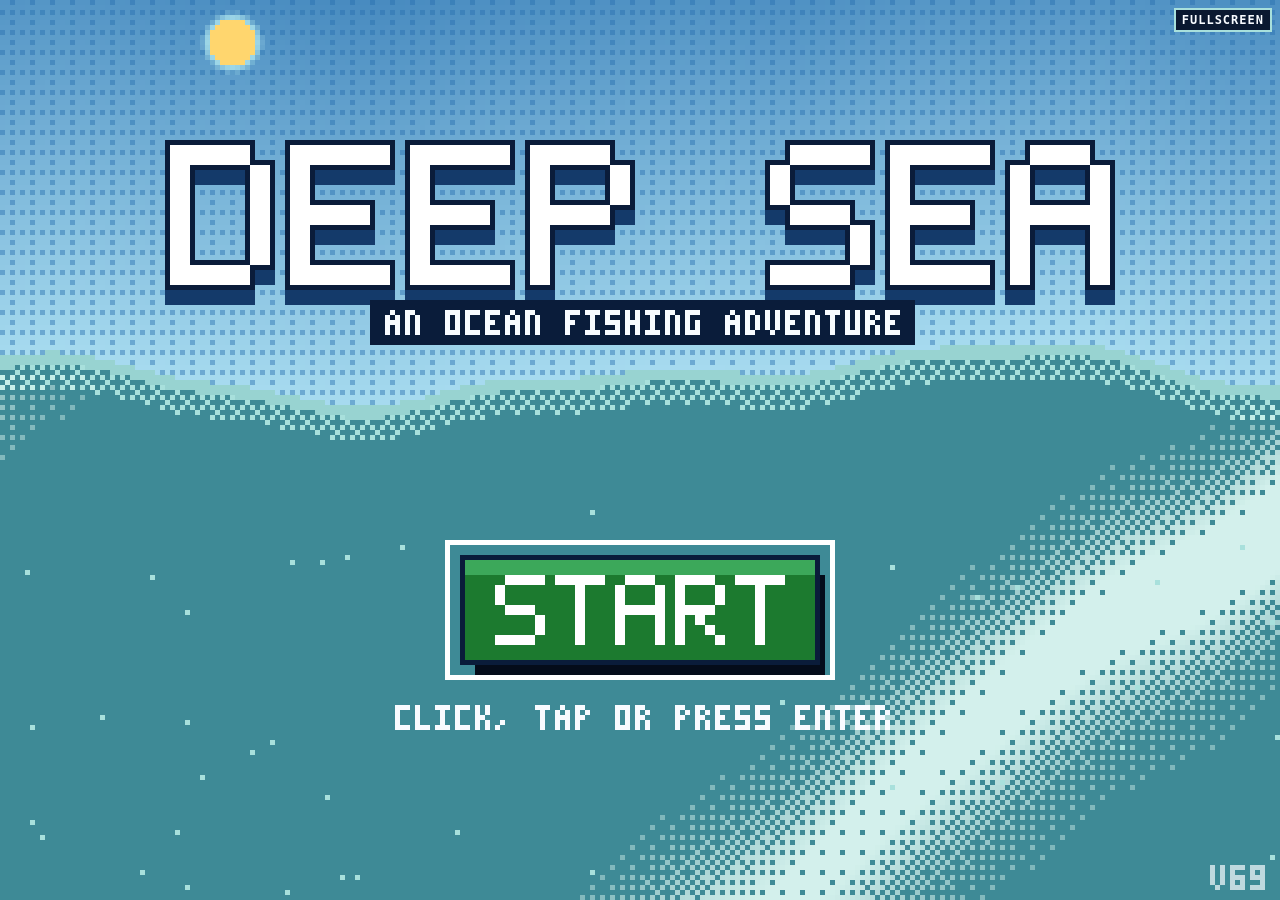
==== commit 6c2bfc2d: "Deep Sea V69 main menu + schools" ====
--- a/DeepSea/index.html
+++ b/DeepSea/index.html
@@ -15,6 +15,19 @@
 #fs{position:fixed;right:8px;top:8px;font:bold 12px monospace;letter-spacing:1px;color:#f8fbff;background:#0a1830;border:2px solid #a8e0dc;padding:3px 6px;cursor:pointer;image-rendering:pixelated;z-index:2}</style></head>
 <body><canvas id="c" width="320" height="180"></canvas><button id="fs">FULLSCREEN</button>
 <script>
+// ---- V69 main menu gate: while MENU is on, capture-phase listeners swallow all game input
+let MENU=1,MENU_HOV=0,MENU_PRESS=0,MENU_T=0,MENU_LAST=0;
+function menuBtnHit(e){const c=document.getElementById('c');if(!c||e.clientX===undefined)return false;const r=c.getBoundingClientRect(),x=(e.clientX-r.left)*c.width/r.width,y=(e.clientY-r.top)*c.height/r.height,bw=70,bh=20,bx=Math.round(c.width/2-bw/2),by=Math.round(c.height*0.62);return x>=bx-4&&x<=bx+bw+4&&y>=by-4&&y<=by+bh+4;}
+function menuStart(){if(!MENU)return;MENU=0;MENU_PRESS=0;try{unlockAudio();}catch(e){}try{playUI('confirm');}catch(e){}try{last=performance.now();}catch(e){}try{const c=document.getElementById('c');c.style.cursor='';}catch(e){}}
+function menuSwallow(e){if(!MENU)return;if(e.target&&e.target.id==='fs')return;e.stopImmediatePropagation();
+  if(e.type==='keydown'){if(e.code==='Enter'||e.code==='Space'||e.code==='NumpadEnter'){e.preventDefault();if(!e.repeat)MENU_PRESS=1;}}
+  else if(e.type==='keyup'){if((e.code==='Enter'||e.code==='Space'||e.code==='NumpadEnter')&&MENU_PRESS){e.preventDefault();menuStart();}}
+  else if(e.type==='pointermove'||e.type==='mousemove'){MENU_HOV=menuBtnHit(e)?1:0;try{document.getElementById('c').style.cursor=MENU_HOV?'pointer':'';}catch(_){}}
+  else if(e.type==='pointerdown'){if(menuBtnHit(e)){MENU_PRESS=1;MENU_HOV=1;}if(e.cancelable)e.preventDefault();}
+  else if(e.type==='pointerup'){if(MENU_PRESS&&menuBtnHit(e))menuStart();else MENU_PRESS=0;}
+  else if(e.type==='touchstart'||e.type==='touchend'||e.type==='contextmenu'||e.type==='wheel'){if(e.cancelable)e.preventDefault();}}
+for(const ty of ['keydown','keyup','pointerdown','pointerup','pointermove','mousedown','mouseup','mousemove','click','touchstart','touchend','wheel','contextmenu'])window.addEventListener(ty,menuSwallow,{capture:true,passive:false});
+
 "use strict";
 let W=320;const BASE_H=180;let H=BASE_H;const WD=1800;let camZ=1;
 // palette (10): navy..teal, foam, kelp, rock, sand
@@ -383,7 +396,7 @@
   // tiny sardine formation schools (denser chunks, giant groups)
   const sc0=Math.floor((cx-300)/360),sc1=Math.floor((cx+W+300)/360);
   for(let c=sc0;c<=sc1;c++){if(sardSchools.has(c))continue;const h=hash(c*53+3);const s={c,fish:[],form:Math.floor(hash(c*53+4)*3)};sardSchools.set(c,s);
-    if(h>0.13||c*360+180<WALLX+80||hash(c*53+5)<tropLook(c*360+180)*0.85)continue;
+    if(h>0.22||c*360+180<WALLX+80||hash(c*53+5)<tropLook(c*360+180)*0.85)continue;
     const n=60+Math.floor(hash(c*53+6)*60),x0=c*360+180,y0=55+hash(c*53+7)*200,dir=hash(c*53+8)<0.5?-1:1;
     s.tx=x0;s.ty=y0;s.seed=c*2.3;s.vx=dir*(14+hash(c*53+9)*10);s.vy=0;
     for(let i=0;i<n;i++){const [ox,oy]=formOff(s.form,i,n,s.seed);s.fish.push({x:x0+ox,y:y0+oy,ox,oy,ph:hash(c*17+i)*4,i});}}
@@ -753,7 +766,7 @@
 function text(s,x,y,c){for(const ch of s){const g=F[ch]||F[" "];for(let i=0;i<15;i++)if(g[i]=="1")put(x+i%3,y+(i/3|0),c);x+=4;}}
 function text2x(s,x,y,c){for(const ch of s){const g=F[ch]||F[" "];for(let i=0;i<15;i++)if(g[i]=="1"){const px=x+(i%3)*2,py=y+(i/3|0)*2;put(px,py,c);put(px+1,py,c);put(px,py+1,c);put(px+1,py+1,c);}x+=8;}}
 function fleeRot(o,dx,dy,d,T,dt){if(!((o.fleeT||0)>T)||o.fa===undefined){o.fa=(Math.random()*2-1)*0.175;o.ft=0;}o.ft=Math.max(-0.175,Math.min(0.175,(o.ft||0)+(Math.random()*2-1)*0.6*dt));const a=o.fa+o.ft,c=Math.cos(a),n=Math.sin(a),ux=dx/d,uy=dy/d;return[ux*c-uy*n,ux*n+uy*c];}
-const VER="V68";
+const VER="V69";
 function textA(s,x,y,c,a){for(const ch of s){const g=F[ch]||F[" "];for(let i=0;i<15;i++)if(g[i]=="1"){const px=x+(i%3),py=y+(i/3|0);if(px>=0&&px<W&&py>=0&&py<H){const dst=buf[py*W+px],src=P32[c],dr=dst&255,dg=(dst>>8)&255,db=(dst>>16)&255,sr=src&255,sg=(src>>8)&255,sb=(src>>16)&255;const r=(dr+(sr-dr)*a)|0,g2=(dg+(sg-dg)*a)|0,b=(db+(sb-db)*a)|0;buf[py*W+px]=0xff000000|(b<<16)|(g2<<8)|r;}}x+=4;}}
 function drawVer(){const s=VER;textA(s,W-2-s.length*4,H-7,10,0.5);}
 const FD={" ":"00000000000000000000000000000000000",A:"01110100011000111111100011000110001",B:"11110100011000111110100011000111110",C:"01111100001000010000100001000001111",D:"11110100011000110001100011000111110",E:"11111100001000011110100001000011111",F:"11111100001000011110100001000010000",G:"01111100001000010111100011000101110",H:"10001100011000111111100011000110001",I:"11111001000010000100001000010011111",J:"00111000100001000010000101001001100",K:"10001100101010011000101001001010001",L:"10000100001000010000100001000011111",M:"10001110111010110101100011000110001",N:"10001110011010110011100011000110001",O:"01110100011000110001100011000101110",P:"11110100011000111110100001000010000",Q:"01110100011000110001101011001001101",R:"11110100011000111110101001001010001",S:"01111100001000001110000010000111110",T:"11111001000010000100001000010000100",U:"10001100011000110001100011000101110",V:"10001100011000110001100010101000100",W:"10001100011000110101101011010101010",X:"10001100010101000100010101000110001",Y:"10001100010101000100001000010000100",Z:"11111000010001000100010001000011111","0":"01110100011001110101110011000101110","1":"00100011000010000100001000010001110","2":"01110100010000100010001000100011111","3":"11110000010000101110000010000111110","4":"10001100011000111111000010000100001","5":"11111100001000011110000010000111110","6":"01110100001000011110100011000101110","7":"11111000010001000100010000100001000","8":"01110100011000101110100011000101110","9":"01110100011000101111000010000101110","!":"00100001000010000100001000000000100",".":"00000000000000000000000000000000100",",":"00000000000000000000000000010001000","?":"01110100010000100010001000000000100","'":"00100001000000000000000000000000000","-":"00000000000000011111000000000000000","/":"00001000100001000100010000100010000","[":"01110010000100001000010000100001110","]":"01110000100001000010000100001001110","%":"11001110100001000100010000101110011",":":"00000001000000000000000000010000000"};
@@ -1333,22 +1346,22 @@
   if(hash(c*97+4)<0.48*tw){const face=hash(c*101)<0.5?-1:1;solo.push({k:"dolphin",c,x:x0-120+hash(c*103)*240,y:top+12+hash(c*107)*Math.max(12,span*0.75),vx:face*16,vy:0,ph:hash(c*109)*4,tx:x0,ty:top+36,tt:0.8+hash(c*113)*2,face,hp:4,maxhp:4});}
 }
 // V61: spawn + AI for the new biome fish (NF table). Ocean/kelp/lagoon stay in their biome; anglerfish live in the ravine cavern.
-function spawnNewFish(c,x0){const tw=tropLook(x0),kw=kelpLook(x0),nearRv=Math.abs(x0-RVX)<500,ow=Math.max(0,1-tw-kw)*(x0<KELP0?1:(nearRv?0:0.35)),sf=surfY(x0,0),fl=floorY(x0);
+function spawnNewFish(c,x0){if(solo.length>340)return;const tw=tropLook(x0),kw=kelpLook(x0),nearRv=Math.abs(x0-RVX)<500,ow=Math.max(0,1-tw-kw)*(x0<KELP0?1:(nearRv?0:0.35)),sf=surfY(x0,0),fl=floorY(x0);
   const add=(k,i,y0,y1,p)=>{if(hash(c*131+i*17+3)>=p)return;const f=NF[k],face=hash(c*137+i*7)<0.5?-1:1;y1=Math.max(y0+10,y1);const y=Math.min(fl-10,y0+hash(c*139+i*11)*(y1-y0));solo.push({k,c,x:x0-150+hash(c*149+i*13)*300,y,vx:face*f.sp*0.5,vy:0,ph:hash(c*151+i)*4,tx:x0,ty:y,tt:0.5,face,hp:f.hp,maxhp:f.hp,y0,y1,home:x0});};
-  if(ow>0.05){if(hash(c*241+1)<0.28*ow){const n=6+Math.floor(hash(c*243)*4),g={x:x0,y:sf+80+hash(c*245)*150,vx:(hash(c*247)<0.5?-1:1)*14,home:x0,scat:0,t:-1,m:[]};for(let i=0;i<n;i++){const e={k:'mackerel',c,x:g.x+(hash(c*249+i)-0.5)*20,y:g.y+(hash(c*251+i)-0.5)*14,vx:g.vx,vy:0,ph:hash(c*253+i)*4,tt:1,face:1,hp:1,maxhp:1,home:x0,ball:g,ang:i/n*6.283,rad:6+hash(c*255+i)*10};g.m.push(e);solo.push(e);}}
-    if(hash(c*191+2)<0.2*ow){const n=4+Math.floor(hash(c*193)*3),dir=hash(c*197)<0.5?-1:1;let prev=null;for(let i=0;i<n;i++){const e={k:'flyingfish',c,x:x0-dir*i*14,y:sf+24,vx:dir*40,vy:0,ph:hash(c*199+i)*4,tx:x0,ty:sf+24,tt:1,face:dir,dir,hp:1,maxhp:1,home:x0,lead:prev,hist:[]};solo.push(e);prev=e;}}
-    if(hash(c*211+3)<0.14*ow){const n=3+Math.floor(hash(c*213)*2),g={tx:x0,ty:sf+90,tt:0,home:x0,m:[],t:-1};for(let i=0;i<n;i++){const e={k:'mahimahi',c,x:x0+(i-n/2)*34,y:sf+70+hash(c*217+i)*60,vx:0,vy:0,ph:hash(c*219+i)*4,tx:x0,ty:sf+90,tt:1,face:1,hp:2,maxhp:2,home:x0,grp:g,ox:(i-n/2)*36+(hash(c*221+i)-0.5)*12,oy:(hash(c*223+i)-0.5)*50};g.m.push(e);solo.push(e);}}}
+  if(ow>0.05){if(hash(c*241+1)<0.45*ow){const n=10+Math.floor(hash(c*243)*7),g={x:x0,y:sf+80+hash(c*245)*150,vx:(hash(c*247)<0.5?-1:1)*14,home:x0,scat:0,t:-1,m:[]};for(let i=0;i<n;i++){const e={k:'mackerel',c,x:g.x+(hash(c*249+i)-0.5)*20,y:g.y+(hash(c*251+i)-0.5)*14,vx:g.vx,vy:0,ph:hash(c*253+i)*4,tt:1,face:1,hp:1,maxhp:1,home:x0,ball:g,ang:i/n*6.283,rad:6+hash(c*255+i)*10};g.m.push(e);solo.push(e);}}
+    if(hash(c*191+2)<0.3*ow){const n=5+Math.floor(hash(c*193)*4),dir=hash(c*197)<0.5?-1:1;let prev=null;for(let i=0;i<n;i++){const e={k:'flyingfish',c,x:x0-dir*i*14,y:sf+24,vx:dir*40,vy:0,ph:hash(c*199+i)*4,tx:x0,ty:sf+24,tt:1,face:dir,dir,hp:1,maxhp:1,home:x0,lead:prev,hist:[]};solo.push(e);prev=e;}}
+    if(hash(c*211+3)<0.2*ow){const n=4+Math.floor(hash(c*213)*3),g={tx:x0,ty:sf+90,tt:0,home:x0,m:[],t:-1};for(let i=0;i<n;i++){const e={k:'mahimahi',c,x:x0+(i-n/2)*34,y:sf+70+hash(c*217+i)*60,vx:0,vy:0,ph:hash(c*219+i)*4,tx:x0,ty:sf+90,tt:1,face:1,hp:2,maxhp:2,home:x0,grp:g,ox:(i-n/2)*36+(hash(c*221+i)-0.5)*12,oy:(hash(c*223+i)-0.5)*50};g.m.push(e);solo.push(e);}}}
   if(x0<WALLX+500&&hash(c*227+4)<0.7){const y=sf+60+hash(c*229)*500;solo.push({k:'sunfish',c,x:WALLX+30,y:Math.min(fl-30,y),vx:0,vy:0,ph:hash(c*231)*4,tx:WALLX+30,ty:y,tt:0,face:-1,hp:4,maxhp:4,wall:'L',home:x0});}
   if(Math.abs(x0-RVX)<=200&&hash(c*233+5)<0.6){const sd=hash(c*237)<0.5?-1:1,y=floorY(RVX)+40;solo.push({k:'sunfish',c,x:RVX+sd*20,y,vx:0,vy:0,ph:hash(c*239)*4,tx:RVX,ty:y,tt:0,face:-sd,hp:4,maxhp:4,wall:'R',side:sd,home:x0});}
-  if(kw>0.2){add('garibaldi',5,fl-170,fl-16,0.31*kw);add('kelpbass',6,sf+60,fl-40,0.25*kw);add('sheephead',7,fl-60,fl-12,0.19*kw);add('rockfish',8,fl-12,fl-6,0.22*kw);}
-  if(tw>0.3){const top=reefTop(x0);add('parrotfish',9,fl-30,fl-8,0.28*tw);
-    if(hash(c*261+1)<0.31*tw){const y=top+hash(c*263)*(fl-top-10),a={k:'butterflyfish',c,x:x0,y,vx:8,vy:0,ph:0,tx:x0,ty:y,tt:0,face:1,hp:1,maxhp:1,y0:top,y1:fl-8,home:x0},b={k:'butterflyfish',c,x:x0-8,y:y+3,vx:8,vy:0,ph:1.3,tt:0,face:1,hp:1,maxhp:1,home:x0,mate:a};a.mate=b;solo.push(a,b);}
-    if(hash(c*271+1)<0.28*tw){const n=3+Math.floor(hash(c*273)*3),g={tx:x0,ty:top+20,tt:0,home:x0,m:[],t:-1,tang:1};for(let i=0;i<n;i++){const e={k:'bluetang',c,x:x0+(i-n/2)*12,y:top+20+hash(c*277+i)*20,vx:0,vy:0,ph:hash(c*279+i)*4,tt:1,face:1,hp:1,maxhp:1,home:x0,grp:g,ox:(i-n/2)*13,oy:(hash(c*281+i)-0.5)*16};g.m.push(e);solo.push(e);}}
+  if(kw>0.2){add('garibaldi',5,fl-170,fl-16,0.4*kw);add('kelpbass',6,sf+60,fl-40,0.36*kw);add('kelpbass',16,sf+60,fl-40,0.2*kw);add('sheephead',7,fl-60,fl-12,0.26*kw);add('rockfish',8,fl-12,fl-6,0.3*kw);}
+  if(tw>0.3){const top=reefTop(x0);add('parrotfish',9,fl-30,fl-8,0.38*tw);add('parrotfish',19,fl-30,fl-8,0.2*tw);
+    if(hash(c*261+1)<0.42*tw){const y=top+hash(c*263)*(fl-top-10),a={k:'butterflyfish',c,x:x0,y,vx:8,vy:0,ph:0,tx:x0,ty:y,tt:0,face:1,hp:1,maxhp:1,y0:top,y1:fl-8,home:x0},b={k:'butterflyfish',c,x:x0-8,y:y+3,vx:8,vy:0,ph:1.3,tt:0,face:1,hp:1,maxhp:1,home:x0,mate:a};a.mate=b;solo.push(a,b);}
+    if(hash(c*271+1)<0.42*tw){const n=5+Math.floor(hash(c*273)*4),g={tx:x0,ty:top+20,tt:0,home:x0,m:[],t:-1,tang:1};for(let i=0;i<n;i++){const e={k:'bluetang',c,x:x0+(i-n/2)*12,y:top+20+hash(c*277+i)*20,vx:0,vy:0,ph:hash(c*279+i)*4,tt:1,face:1,hp:1,maxhp:1,home:x0,grp:g,ox:(i-n/2)*13,oy:(hash(c*281+i)-0.5)*16};g.m.push(e);solo.push(e);}}
     add('lionfish',12,top+10,fl-6,0.16*tw);}
-  {const mb=midBand(x0),A=(k,i,p,n,ox)=>{if(hash(c*301+i*19+7)>=p)return;const f=NF[k];let L=null;for(let j=0;j<n;j++){const y=mb[0]+hash(c*307+i*23+j)*(mb[1]-mb[0]),face=hash(c*311+i)<0.5?-1:1,e={k,c,x:x0-120+hash(c*313+i*29+j)*240,y,vx:face*f.sp*0.4,vy:0,ph:hash(c*317+i+j)*4,tx:x0,ty:y,tt:0.5,face,hp:f.hp,maxhp:f.hp,home:x0,lead:L,ox:-(ox||12)*(j%2?1:-0.4)-j*3,oy:(j%2?1:-1)*(4+j*2)};solo.push(e);if(!L)L=e;}};
-    if(ow>0.05){A('barracuda',1,0.12*ow,1);A('trevally',2,0.12*ow,1);A('wahoo',3,0.08*ow,1);A('opah',4,0.04*ow,1);}
-    if(kw>0.2){A('senorita',5,0.18*kw,1);A('opaleye',6,0.12*kw,3,14);A('halfmoon',7,0.12*kw,1);A('blacksmith',8,0.12*kw,4+Math.floor(hash(c*331)*2),10);}
-    if(tw>0.3){A('moorishidol',9,0.14*tw,2,8);A('yellowtang',10,0.14*tw,3+Math.floor(hash(c*337)*2),10);A('angelfish',11,0.12*tw,1);A('triggerfish',12,0.1*tw,1);}}
+  {const mb=midBand(x0),A=(k,i,p,n,ox,pat)=>{if(hash(c*301+i*19+7)>=p)return;const f=NF[k];let L=null;for(let j=0;j<n;j++){const y=mb[0]+hash(c*307+i*23+j)*(mb[1]-mb[0]),face=hash(c*311+i)<0.5?-1:1,e={k,c,x:x0-120+hash(c*313+i*29+j)*240,y,vx:face*f.sp*0.4,vy:0,ph:hash(c*317+i+j)*4,tx:x0,ty:y,tt:0.5,face,hp:f.hp,maxhp:f.hp,home:x0,lead:L,ox:-(ox||12)*(j%2?1:-0.4)-j*3,oy:(j%2?1:-1)*(4+j*2),pat:pat||null,j:j-1,n:n-1};solo.push(e);if(!L)L=e;}};
+    if(ow>0.05){A('barracuda',1,0.16*ow,3+Math.floor(hash(c*341)*2),16,'line');A('trevally',2,0.22*ow,6+Math.floor(hash(c*343)*4),12,'boid');A('wahoo',3,0.08*ow,1);A('opah',4,0.04*ow,1);}
+    if(kw>0.2){A('senorita',5,0.3*kw,6+Math.floor(hash(c*345)*3),8,'ribbon');A('opaleye',6,0.22*kw,5+Math.floor(hash(c*347)*3),14,'vee');A('halfmoon',7,0.2*kw,3+Math.floor(hash(c*349)*2),12,'line');A('blacksmith',8,0.25*kw,8+Math.floor(hash(c*331)*5),10,'ball');}
+    if(tw>0.3){A('moorishidol',9,0.2*tw,3+Math.floor(hash(c*351)*3),8,'vee');A('yellowtang',10,0.26*tw,7+Math.floor(hash(c*337)*5),10,'ball');A('yellowtang',13,0.16*tw,6+Math.floor(hash(c*353)*3),10,'boid');A('angelfish',11,0.12*tw,1);A('triggerfish',12,0.1*tw,1);}}
   if(Math.abs(x0-RVX)<=200){for(let i=0;i<2;i++){if(hash(c*157+i*5)>=(i?0.5:0.9))continue;for(let q=0;q<8;q++){const x=RVX+(hash(c*163+i*31+q)-0.5)*CAVRX*1.3,y=CAVY+(hash(c*167+i*37+q)-0.5)*CAVRY*1.1;if(inCave(x,y)){const f=NF.anglerfish,face=hash(c*173+i)<0.5?-1:1;solo.push({k:'anglerfish',c,x,y,vx:face*3,vy:0,ph:hash(c*179+i)*4,tx:x,ty:y,tt:1,face,hp:f.hp,maxhp:f.hp,home:RVX});break;}}}}}
 const FLY_LAG=0.13;
 function flyPos(L,t){const h=L.hist;for(let i=h.length-1;i>=0;i--)if(h[i].t<=t)return h[i];return h.length?h[0]:null;}
@@ -1381,8 +1394,8 @@
 function nfMove(e,dt,mx,Tm){const sf=surfY(e.x,Tm),fl=floorY(e.x);if(e.y<sf+8)e.vy+=50*dt;if(e.y>fl-4)e.vy-=60*dt;if(e.x<WALLX+50)e.vx+=40*dt;const v=Math.hypot(e.vx,e.vy);if(v>mx){e.vx*=mx/v;e.vy*=mx/v;}e.x+=e.vx*dt;e.y+=e.vy*dt;if(Math.abs(e.vx)>0.3)e.face=e.vx>0?1:-1;}
 function stepMack(e,dt,Tm){const g=e.ball,f=NF.mackerel;g.m=g.m.filter(m=>solo.includes(m));
   if(g.t!==Tm){g.t=Tm;const ow=1-tropLook(g.x)-kelpLook(g.x);if(ow<0.4||g.x<WALLX+150||Math.abs(g.x-g.home)>500)g.vx=(g.x<g.home?1:-1)*14;g.x+=g.vx*dt;g.y=Math.max(surfY(g.x,0)+40,g.y+Math.sin(Tm*0.4+g.home)*6*dt);
-    if(nfDiver()&&Math.hypot(DV.x-g.x,DV.y-g.y)<60)g.scat=Tm+2.5;}
-  if(Tm<g.scat){const dx=e.x-DV.x,dy=e.y-DV.y,d=Math.hypot(dx,dy)||1;e.vx+=dx/d*160*dt;e.vy+=dy/d*120*dt;nfMove(e,dt,f.sp*1.6,Tm);return;}
+    {const P=plNear(g.x,g.y,60);if(P){g.scat=Tm+2.5;g.px=P.x;g.py=P.y;}}}
+  if(Tm<g.scat){const dx=e.x-(g.px??DV.x),dy=e.y-(g.py??DV.y),d=Math.hypot(dx,dy)||1;e.vx+=dx/d*160*dt;e.vy+=dy/d*120*dt;nfMove(e,dt,f.sp*1.6,Tm);return;}
   e.ang+=dt*(1.6+e.rad*0.05);steer(e,g.x+Math.cos(e.ang)*e.rad,g.y+Math.sin(e.ang)*e.rad*0.55,f.sp,dt,3);nfMove(e,dt,f.sp*1.2,Tm);}
 function stepGari(e,dt,Tm){const f=NF.garibaldi;e.hx=e.hx==null?e.x:e.hx;e.hy=e.hy==null?e.y:e.hy;e.cd=e.cd||0;
   if(e.dart>Tm){steer(e,DV.x,DV.y,52,dt,6);if(nfDiver()&&Math.hypot(DV.x-e.x,DV.y-e.y)<8){DV.vx+=(e.face||1)*25;e.dart=0;cageMsg('GARIBALDI: GET OUT OF MY KELP!',Tm,1.2);}nfMove(e,dt,55,Tm);return;}
@@ -1427,9 +1440,22 @@
   return 1;}
 // V67 mid-water fish: stay in the middle 35-65% of the water column of their biome
 function midBand(x){const sf=surfY(x,0),fl=floorY(x);return [sf+(fl-sf)*0.35,sf+(fl-sf)*0.65];}
+// V69 school patterns for mid-water followers: boid / ball (rotating swirl) / ribbon (sine wave) / line / vee; split + rejoin near player
+function plNear(x,y,r){if(DV.on&&Math.hypot(DV.x-x,DV.y-y)<r)return DV;if(!DV.on&&boatKind===3&&Math.hypot(B.x-x,B.y-y)<r+30)return B;return null;}
+function patSlot(e,L,Tm){const fc=L.face||1,j=e.j||0,n=Math.max(1,e.n||1),ph=e.ph||0;let ox,oy;
+  switch(e.pat){
+    case 'boid':{const a=j*2.39996+Tm*0.25,r=5+Math.sqrt(j+1)*5;ox=-6*fc+Math.cos(a)*r*1.3+Math.sin(Tm*1.7+ph)*2;oy=Math.sin(a)*r*0.7+Math.cos(Tm*1.3+ph)*2;break;}
+    case 'ball':{const ring=j%3,dir=ring===1?-1:1,a=j/n*6.2832*3+Tm*(1.1+ring*0.25)*dir,r=7+ring*6;ox=Math.cos(a)*r;oy=Math.sin(a)*r*0.75;break;}
+    case 'ribbon':ox=-(j+1)*7*fc;oy=Math.sin(Tm*2.6-j*0.7+ph*0.1)*(3+j*0.9);break;
+    case 'line':ox=-(j+1)*11*fc;oy=Math.sin(Tm*1.2-j*0.5)*1.5;break;
+    case 'vee':{const row=(j>>1)+1,sd=j&1?1:-1;ox=-row*9*fc;oy=sd*row*6;break;}
+    default:ox=e.ox*fc;oy=e.oy;}
+  let split=0;const P=plNear(L.x,L.y,75);
+  if(P){const sd=(j&1)?1:-1,dx=L.x-P.x,dy=L.y-P.y,d=Math.hypot(dx,dy)||1;ox+=(-dy/d)*sd*34+dx/d*10;oy+=(dx/d)*sd*34+dy/d*10;split=1;}
+  return [L.x+ox,L.y+oy,split];}
 function stepMid(e,dt,Tm){const f=NF[e.k];let sp=f.sp*0.6,acc=1.2,mx=f.sp*1.3;const L=e.lead&&solo.includes(e.lead)&&!e.lead.onHook?e.lead:null;if(e.lead&&!L)e.lead=null;
   const dv=nfDiver()?Math.hypot(DV.x-e.x,DV.y-e.y):1e9;
-  if(L){if(e.k==='opaleye'&&dv<60){const n=dv||1;e.vx+=(e.x-DV.x)/n*120*dt;e.vy+=(e.y-DV.y)/n*80*dt;mx=f.sp*1.8;}else steer(e,L.x+e.ox*(L.face||1),L.y+e.oy,f.sp*0.9,dt,2.5);}
+  if(L){if(e.k==='opaleye'&&dv<60){const n=dv||1;e.vx+=(e.x-DV.x)/n*120*dt;e.vy+=(e.y-DV.y)/n*80*dt;mx=f.sp*1.8;}else{const q=patSlot(e,L,Tm);steer(e,q[0],q[1],f.sp*(q[2]?1.6:0.95),dt,q[2]?4:2.8);if(q[2])mx=f.sp*1.8;}}
   else{e.tt-=dt;const bw=f.b==='lagoon'?tropLook(e.x):f.b==='kelp'?kelpLook(e.x):1-tropLook(e.x)-kelpLook(e.x);
     if(e.tt<=0||Math.hypot(e.tx-e.x,e.ty-e.y)<8){const mb=midBand(e.x);e.tx=e.x+(Math.random()-0.5)*(e.k==='wahoo'?1200:260);e.tx+=(e.home-e.tx)*0.3;if(bw<0.3)e.tx=e.home;e.ty=mb[0]+Math.random()*(mb[1]-mb[0]);e.tt=2+Math.random()*3;if(e.k==='angelfish'&&Math.random()<0.5){e.vx=-e.vx;}}
     if(e.k==='barracuda'){if(e.dash>Tm){mx=95;}else if(Tm>(e.nd||0)){e.nd=Tm+3+Math.random()*3;e.dash=Tm+0.6;const tx=dv<110?DV.x:e.x+(Math.random()<0.5?-1:1)*80,ty=dv<110?DV.y:e.y;const dx=tx-e.x,dy=ty-e.y,n=Math.hypot(dx,dy)||1;e.vx=dx/n*95;e.vy=dy/n*95;}else{sp=f.sp*0.12;}}
@@ -1476,8 +1502,29 @@
 }
 
 let last=performance.now(),T=DAY_CYCLE*0.45;loadDeck();
+function menuFrame(now){const dt=Math.min(0.05,Math.max(0,(now-(MENU_LAST||now))/1000));MENU_LAST=now;MENU_T+=dt;const MT=MENU_T,TT=T;
+  cx=B.x-W/2+Math.sin(MT*0.05)*160;cy=-H*0.42+Math.sin(MT*0.13)*6;const ox=Math.floor(cx),oy=Math.floor(cy);DAYK=dayK(TT);
+  for(let sx=0;sx<W;sx++){const wx=ox+sx,surf=surfY(wx,MT);for(let sy=0;sy<H;sy++)buf[sy*W+sx]=seaPixel(wx,oy+sy,surf,TT);}
+  try{paintSkyBodies(TT);}catch(e){}
+  for(let i=0;i<40;i++){const h=hash2(i,7),px=Math.round((h*W*1.3+MT*(3+h*4))%W),py=Math.round(H*0.55+((hash2(i,3)*H*0.5+MT*4)%(H*0.45)));if(py<H)put(px,py,6);}
+  if(typeof WHS!=='undefined'&&WHS.swim){const fr=WHS.swim[((Math.floor(MT/0.11)%16)+16)%16],wx=((MT*14)%(W+420))-210;blitReef(fr,W-wx,H*0.8,false,0,TT,0.75,false,false);}
+  const WHT=0xffffffff,DK=0xff3a1c0a,SH=0xff6a3a14;
+  const pp=(x,y,c)=>{if(x>=0&&x<W&&y>=0&&y<H)buf[y*W+x]=c;};
+  const big=(str,x0,y0,sc,c,o)=>{let x=x0;for(const ch of str){const g=FD[ch]||FD[" "];for(let i=0;i<35;i++)if(g[i]=="1"){const gx=x+(i%5)*sc,gy=y0+(i/5|0)*sc;for(let a=-o;a<sc+o;a++)for(let b=-o;b<sc+o;b++)if(o)pp(gx+a,gy+b,c);else pp(gx+a,gy+b,c);}x+=6*sc;}};
+  const title="DEEP SEA",sc=4,tw=title.length*6*sc-sc,tx=Math.round(W/2-tw/2),ty=Math.round(H*0.16+Math.sin(MT*1.6)*2);
+  big(title,tx,ty+3,sc,SH,1);big(title,tx,ty,sc,DK,1);big(title,tx,ty,sc,WHT,0);
+  const st="AN OCEAN FISHING ADVENTURE",sw=st.length*4-1;for(let y=ty+31;y<ty+40;y++)for(let x=Math.round(W/2-sw/2)-3;x<Math.round(W/2+sw/2)+3;x++)pp(x,y,DK);text(st,Math.round(W/2-sw/2),ty+33,10);
+  const bw=70,bh=20,bx=Math.round(W/2-bw/2),by0=Math.round(H*0.62),pr=MENU_PRESS?1:0,bob=pr?1:Math.round(Math.sin(MT*3.2)*1),by=by0+bob;
+  const pulse=0.5+0.5*Math.sin(MT*4),fill=MENU_HOV?0xff4a9a2a:0xff2f7a1c,hi=MENU_HOV?0xff7ad05a:0xff5aa83c;
+  if(!pr)for(let y=0;y<bh;y++)for(let x=0;x<bw;x++)pp(bx+x+2,by0+y+3,0xff1a0c04);
+  for(let y=-1;y<=bh;y++)for(let x=-1;x<=bw;x++){const edge=x<0||y<0||x>=bw||y>=bh;pp(bx+x,by+y,edge?DK:(y<3?hi:fill));}
+  const gl=Math.round(pulse*2);for(let x=-2-gl;x<=bw+1+gl;x++){pp(bx+x,by-2-gl,WHT);pp(bx+x,by+bh+1+gl,WHT);}for(let y=-2-gl;y<=bh+1+gl;y++){pp(bx-2-gl,by+y,WHT);pp(bx+bw+1+gl,by+y,WHT);}
+  big("START",Math.round(W/2-(5*12-2)/2),by+3,2,WHT,0);
+  const hint="CLICK, TAP OR PRESS ENTER";const hw2=hint.length*4-1;if(Math.floor(MT*1.5)%2===0||MENU_HOV)text(hint,Math.round(W/2-hw2/2),by0+bh+9,10);
+  textA(VER,W-2-VER.length*4,H-7,10,0.7);
+  ctx.putImageData(img,0,0);}
 let frameErr=0;function frame(now){try{frame0(now);}catch(e){if(!frameErr){frameErr=1;console.warn('frame error (logged once):',e);}last=now;}requestAnimationFrame(frame);}
-function frame0(now){const dt=Math.min(0.05,(now-last)/1000);last=now;T+=dt;
+function frame0(now){if(MENU){menuFrame(now);last=now;return;}const dt=Math.min(0.05,(now-last)/1000);last=now;T+=dt;
   physics(dt,T);if(HOLD){B.x=HOLD.x;B.y=HOLD.y;B.vx=B.vy=0;cx=B.x-W/2;cy=B.y-H/2;}updDrop(dt,T);updTurn(dt);updNet(dt,T);updFish(dt,T);updSchools(dt,T);updWhale(dt,T);updSea(dt,T);updGulls(dt,T);updCrabs(dt,T);updUrchins(dt,T);updChum(dt,T);updCages(dt,T);updJelly(dt,T);updFreeKing(dt,T);updBoss(dt,T);updDiver(dt,T);updSubHarp(dt,T);updFeed(dt,T);
   const ox=Math.floor(cx),oy=Math.floor(cy);
   // water + sky + surface. Day, night, and the lagoon tint live in seaPixel.
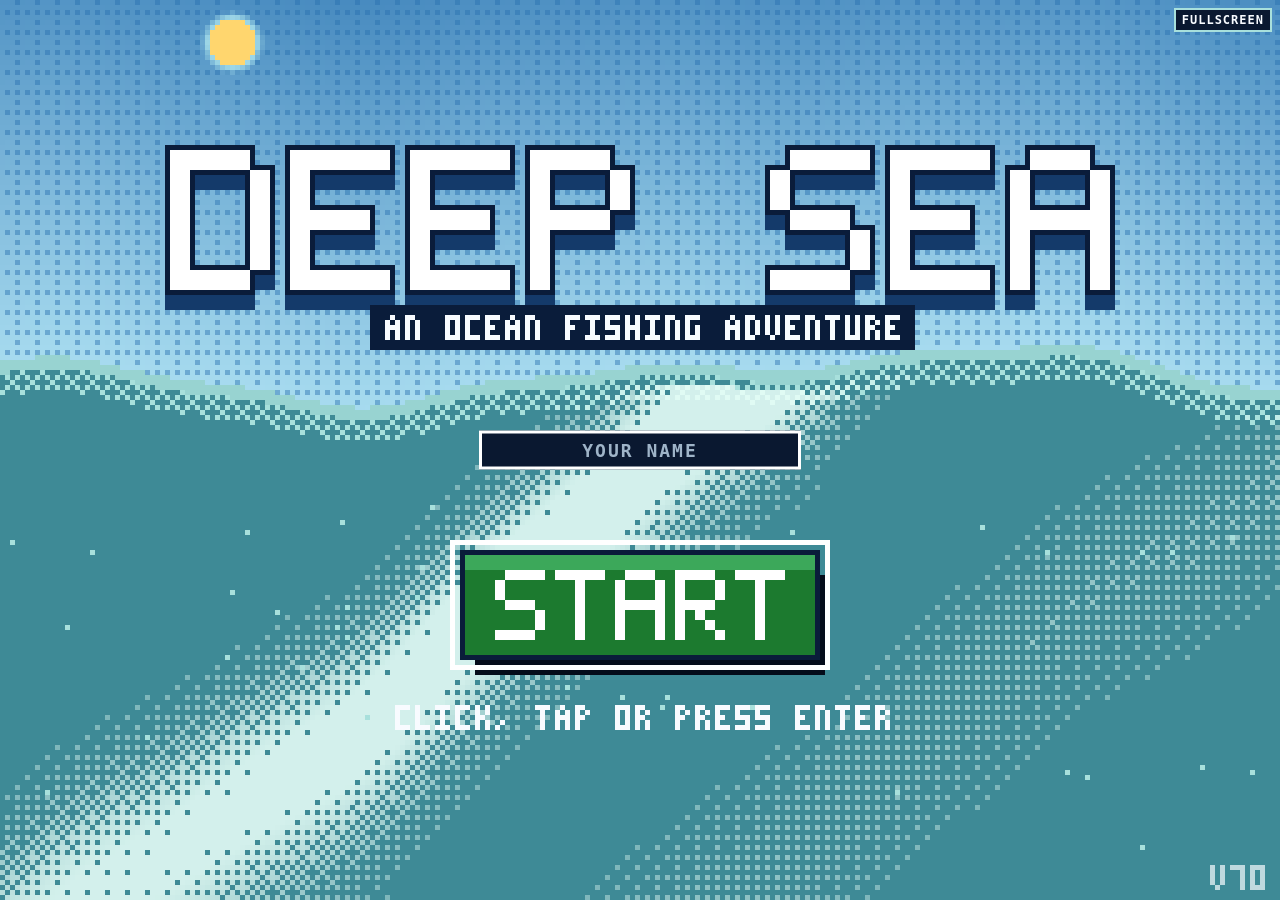
==== commit 3a5b28a4: "Deep Sea V70 multiplayer" ====
--- a/DeepSea/index.html
+++ b/DeepSea/index.html
@@ -12,14 +12,15 @@
 <link rel="apple-touch-icon" href="[data-uri]">
 <style>html,body{margin:0;padding:0;width:100vw;height:100vh;background:#000;overflow:hidden}
 canvas{position:absolute;left:50%;top:50%;transform:translate(-50%,-50%);image-rendering:pixelated;image-rendering:crisp-edges;display:block}
+#mpname{position:fixed;left:50%;top:50%;transform:translate(-50%,-50%);width:min(46vw,300px);font:bold 18px monospace;letter-spacing:2px;text-align:center;text-transform:uppercase;color:#ffffff;background:#0a1830;border:3px solid #ffffff;padding:6px 8px;outline:none;z-index:3}#mpname::placeholder{color:#9fb4c8}#mpname:focus{border-color:#ffe066}
 #fs{position:fixed;right:8px;top:8px;font:bold 12px monospace;letter-spacing:1px;color:#f8fbff;background:#0a1830;border:2px solid #a8e0dc;padding:3px 6px;cursor:pointer;image-rendering:pixelated;z-index:2}</style></head>
-<body><canvas id="c" width="320" height="180"></canvas><button id="fs">FULLSCREEN</button>
+<body><canvas id="c" width="320" height="180"></canvas><button id="fs">FULLSCREEN</button><input id="mpname" maxlength="16" placeholder="YOUR NAME" autocomplete="off" spellcheck="false"><script src="lib/trystero.js"></script>
 <script>
 // ---- V69 main menu gate: while MENU is on, capture-phase listeners swallow all game input
 let MENU=1,MENU_HOV=0,MENU_PRESS=0,MENU_T=0,MENU_LAST=0;
 function menuBtnHit(e){const c=document.getElementById('c');if(!c||e.clientX===undefined)return false;const r=c.getBoundingClientRect(),x=(e.clientX-r.left)*c.width/r.width,y=(e.clientY-r.top)*c.height/r.height,bw=70,bh=20,bx=Math.round(c.width/2-bw/2),by=Math.round(c.height*0.62);return x>=bx-4&&x<=bx+bw+4&&y>=by-4&&y<=by+bh+4;}
-function menuStart(){if(!MENU)return;MENU=0;MENU_PRESS=0;try{unlockAudio();}catch(e){}try{playUI('confirm');}catch(e){}try{last=performance.now();}catch(e){}try{const c=document.getElementById('c');c.style.cursor='';}catch(e){}}
-function menuSwallow(e){if(!MENU)return;if(e.target&&e.target.id==='fs')return;e.stopImmediatePropagation();
+function menuStart(){if(!MENU)return;MENU=0;try{mpStart();}catch(e){console.warn('mp',e);}MENU_PRESS=0;try{unlockAudio();}catch(e){}try{playUI('confirm');}catch(e){}try{last=performance.now();}catch(e){}try{const c=document.getElementById('c');c.style.cursor='';}catch(e){}}
+function menuSwallow(e){if(!MENU)return;if(e.target&&e.target.id==='fs')return;if(e.target&&e.target.id==='mpname'){e.stopImmediatePropagation();if(e.type==='keydown'&&(e.code==='Enter'||e.code==='NumpadEnter')){e.preventDefault();menuStart();}return;}e.stopImmediatePropagation();
   if(e.type==='keydown'){if(e.code==='Enter'||e.code==='Space'||e.code==='NumpadEnter'){e.preventDefault();if(!e.repeat)MENU_PRESS=1;}}
   else if(e.type==='keyup'){if((e.code==='Enter'||e.code==='Space'||e.code==='NumpadEnter')&&MENU_PRESS){e.preventDefault();menuStart();}}
   else if(e.type==='pointermove'||e.type==='mousemove'){MENU_HOV=menuBtnHit(e)?1:0;try{document.getElementById('c').style.cursor=MENU_HOV?'pointer':'';}catch(_){}}
@@ -766,7 +767,7 @@
 function text(s,x,y,c){for(const ch of s){const g=F[ch]||F[" "];for(let i=0;i<15;i++)if(g[i]=="1")put(x+i%3,y+(i/3|0),c);x+=4;}}
 function text2x(s,x,y,c){for(const ch of s){const g=F[ch]||F[" "];for(let i=0;i<15;i++)if(g[i]=="1"){const px=x+(i%3)*2,py=y+(i/3|0)*2;put(px,py,c);put(px+1,py,c);put(px,py+1,c);put(px+1,py+1,c);}x+=8;}}
 function fleeRot(o,dx,dy,d,T,dt){if(!((o.fleeT||0)>T)||o.fa===undefined){o.fa=(Math.random()*2-1)*0.175;o.ft=0;}o.ft=Math.max(-0.175,Math.min(0.175,(o.ft||0)+(Math.random()*2-1)*0.6*dt));const a=o.fa+o.ft,c=Math.cos(a),n=Math.sin(a),ux=dx/d,uy=dy/d;return[ux*c-uy*n,ux*n+uy*c];}
-const VER="V69";
+const VER="V70";
 function textA(s,x,y,c,a){for(const ch of s){const g=F[ch]||F[" "];for(let i=0;i<15;i++)if(g[i]=="1"){const px=x+(i%3),py=y+(i/3|0);if(px>=0&&px<W&&py>=0&&py<H){const dst=buf[py*W+px],src=P32[c],dr=dst&255,dg=(dst>>8)&255,db=(dst>>16)&255,sr=src&255,sg=(src>>8)&255,sb=(src>>16)&255;const r=(dr+(sr-dr)*a)|0,g2=(dg+(sg-dg)*a)|0,b=(db+(sb-db)*a)|0;buf[py*W+px]=0xff000000|(b<<16)|(g2<<8)|r;}}x+=4;}}
 function drawVer(){const s=VER;textA(s,W-2-s.length*4,H-7,10,0.5);}
 const FD={" ":"00000000000000000000000000000000000",A:"01110100011000111111100011000110001",B:"11110100011000111110100011000111110",C:"01111100001000010000100001000001111",D:"11110100011000110001100011000111110",E:"11111100001000011110100001000011111",F:"11111100001000011110100001000010000",G:"01111100001000010111100011000101110",H:"10001100011000111111100011000110001",I:"11111001000010000100001000010011111",J:"00111000100001000010000101001001100",K:"10001100101010011000101001001010001",L:"10000100001000010000100001000011111",M:"10001110111010110101100011000110001",N:"10001110011010110011100011000110001",O:"01110100011000110001100011000101110",P:"11110100011000111110100001000010000",Q:"01110100011000110001101011001001101",R:"11110100011000111110101001001010001",S:"01111100001000001110000010000111110",T:"11111001000010000100001000010000100",U:"10001100011000110001100011000101110",V:"10001100011000110001100010101000100",W:"10001100011000110101101011010101010",X:"10001100010101000100010101000110001",Y:"10001100010101000100001000010000100",Z:"11111000010001000100010001000011111","0":"01110100011001110101110011000101110","1":"00100011000010000100001000010001110","2":"01110100010000100010001000100011111","3":"11110000010000101110000010000111110","4":"10001100011000111111000010000100001","5":"11111100001000011110000010000111110","6":"01110100001000011110100011000101110","7":"11111000010001000100010000100001000","8":"01110100011000101110100011000101110","9":"01110100011000101111000010000101110","!":"00100001000010000100001000000000100",".":"00000000000000000000000000000000100",",":"00000000000000000000000000010001000","?":"01110100010000100010001000000000100","'":"00100001000000000000000000000000000","-":"00000000000000011111000000000000000","/":"00001000100001000100010000100010000","[":"01110010000100001000010000100001110","]":"01110000100001000010000100001001110","%":"11001110100001000100010000101110011",":":"00000001000000000000000000010000000"};
@@ -1502,6 +1503,45 @@
 }
 
 let last=performance.now(),T=DAY_CYCLE*0.45;loadDeck();
+
+// ---- V70 MULTIPLAYER (Trystero P2P, public Nostr + BitTorrent signaling; no server/account). Fish/world stay local.
+const MP={on:false,id:Math.random().toString(36).slice(2,10),name:'',rooms:[],acts:[],P:new Map(),peer:new Map(),sendT:0,ride:null,seat:0,msg:''};
+function mpCleanName(v){return String(v||'').toUpperCase().replace(/[^A-Z0-9 _\-!?.]/g,'').slice(0,16).trim();}
+(function(){try{const el=document.getElementById('mpname');if(!el)return;const sv=localStorage.getItem('deepsea_name')||'';el.value=sv;el.addEventListener('input',()=>{const c=mpCleanName(el.value);if(c!==el.value.toUpperCase())el.value=c;try{localStorage.setItem('deepsea_name',mpCleanName(el.value));}catch(_){}});}catch(e){}})();
+function mpStart(){const el=document.getElementById('mpname');let n=mpCleanName(el&&el.value);if(!n)n='DIVER'+Math.floor(100+Math.random()*900);MP.name=n;try{localStorage.setItem('deepsea_name',n);}catch(_){}if(el)el.style.display='none';
+  if(!window.Trystero){MP.msg='OFFLINE';return;}const cfg={appId:'deepsea-rainbowroar14'};
+  const join=(fn)=>{try{const r=fn(cfg,'deepsea-main');const a=r.makeAction('st');a.onMessage=(d,c)=>mpRecv(d,c&&c.peerId);r.onPeerLeave=pid=>{const id=MP.peer.get(pid);if(id){const q=MP.P.get(id);if(q&&q.pids){q.pids.delete(pid);if(!q.pids.size)MP.P.delete(id);}}};MP.rooms.push(r);MP.acts.push(a);}catch(e){console.warn('mp join',e);}};
+  join(Trystero.joinNostr);join(Trystero.joinTorrent);MP.on=MP.rooms.length>0;}
+function mpRecv(d,pid){if(!d||typeof d!=='object'||typeof d.i!=='string'||d.i===MP.id)return;let q=MP.P.get(d.i);const now=performance.now();
+  if(!q){q={pids:new Set(),x:d.x,y:d.y,bx:d.bx,by:d.by};MP.P.set(d.i,q);}if(pid){q.pids.add(pid);MP.peer.set(pid,d.i);}
+  q.last=now;q.d=d;q.n=mpCleanName(d.n)||'?';}
+function mpCell(){let k='a',fx=0,fy=0;try{if(DV.q.length){k='t';fx=DV.q[0].x;fy=DV.q[0].y;}else{const A=DMETA.anims[DV.cur];[fx,fy]=A.f[DV.fi%A.f.length];}if(DV.sub)k+='2';}catch(e){}return [k,fx,fy];}
+function mpHost(){return MP.ride?MP.P.get(MP.ride):null;}
+function mpSeat(q){const d=q.d,f=d.bf||1;return [q.bx+(MP.seat?-8:6)*f,q.by-(d.bk===3?14:9)];}
+function mpExit(msg,T){const q=mpHost();MP.ride=null;DV.ride=null;DV.vx=0;DV.vy=12;if(q)DV.y=q.by+14;cageMsg(msg,T,1.4);}
+function mpNearBoat(){let best=null,bd=34;for(const [id,q] of MP.P){if(!q.d||q.d.d)continue;const dd=Math.hypot(q.bx-DV.x,q.by-DV.y);if(dd<bd){bd=dd;best=id;}}return best;}
+function mpKey(T){if(!MP.on||!DV.on)return;if(MP.ride){mpExit('LEFT THE BOAT',T);return;}const id=mpNearBoat();if(id){MP.ride=id;MP.seat=Math.random()<0.5?1:0;cageMsg('BOARDED '+MP.P.get(id).n+"'S BOAT  V TO EXIT",T,1.8);playUI('confirm');}}
+addEventListener('keydown',e=>{if(MENU||e.repeat)return;if(e.code==='KeyV')mpKey(typeof T==='number'?T:0);});
+function mpUpdate(dt,T){if(!MP.on)return;const now=performance.now(),k=Math.min(1,dt*12);
+  for(const [id,q] of MP.P){if(now-q.last>8000){MP.P.delete(id);continue;}const d=q.d;if(!d)continue;
+    if(Math.hypot(d.x-q.x,d.y-q.y)>300){q.x=d.x;q.y=d.y;}else{q.x+=(d.x-q.x)*k;q.y+=(d.y-q.y)*k;}
+    if(q.bx===undefined||Math.hypot(d.bx-q.bx,d.by-q.by)>300){q.bx=d.bx;q.by=d.by;}else{q.bx+=(d.bx-q.bx)*k;q.by+=(d.by-q.by)*k;}
+    for(const f of ['h','s','p']){if(d[f]){if(!q[f]||Math.hypot(d[f][0]-q[f][0],d[f][1]-q[f][1])>200)q[f]=d[f].slice();else{q[f][0]+=(d[f][0]-q[f][0])*k;q[f][1]+=(d[f][1]-q[f][1])*k;}}else q[f]=null;}}
+  if(MP.ride){const q=mpHost();if(!q||!DV.on){if(DV.on)mpExit(q?'LEFT THE BOAT':'THE OWNER LEFT - YOU FELL IN!',T);else MP.ride=null;}else if(q.d.d){mpExit('THE OWNER DOVE IN',T);}else{const [sx,sy]=mpSeat(q);DV.x=sx;DV.y=sy;DV.vx=0;DV.vy=0;DV.face=q.d.bf||1;}}
+  MP.sendT-=dt;if(MP.sendT<=0){MP.sendT=1/12;const r1=v=>Math.round(v*10)/10,[ck,fx,fy]=mpCell();
+    const pk={i:MP.id,n:MP.name,d:DV.on?1:0,x:r1(DV.on?DV.x:B.x),y:r1(DV.on?DV.y:B.y),bx:r1(B.x),by:r1(B.y),bk:boatKind,bf:B.face||1,ba:r1(B.ang||0),k:ck,fx,fy,df:DV.face||1,r:MP.ride||0};
+    if(fish.st>=2)pk.h=[r1(fish.x),r1(fish.y)];if(SUBH.st)pk.s=[r1(SUBH.x),r1(SUBH.y)];if(SPR.st)pk.p=[r1(SPR.x),r1(SPR.y)];
+    for(const a of MP.acts){try{a.send(pk);}catch(e){}}}}
+function mpLine(x0,y0,x1,y1,c){const n=Math.ceil(Math.hypot(x1-x0,y1-y0));for(let i=0;i<=n;i++){const t=i/Math.max(1,n);put(Math.round(x0+(x1-x0)*t-cx),Math.round(y0+(y1-y0)*t-cy),c);}}
+function mpTag(name,wx,wy,me){const s=name,x=Math.round(wx-cx-s.length*2),y=Math.round(wy-cy);if(x<-80||x>W+10||y<-10||y>H+10)return;for(let yy=y-1;yy<y+6;yy++)for(let xx=x-2;xx<x+s.length*4+1;xx++)put(xx,yy,0);text(s,x,y,me?10:10);if(me){put(x-2,y+6,10);}}
+function mpDraw(T){if(!MP.on)return;for(const [,q] of MP.P){const d=q.d;if(!d)continue;
+    const bk=d.bk||1;try{drawOneCraft(bk,q.bx,q.by,d.bf||1,bk===1||bk===2?4:2);}catch(e){}
+    if(d.h)mpLine(q.bx,q.by-6,q.h[0],q.h[1],10);if(d.s&&q.s)mpLine(q.bx,q.by-8,q.s[0],q.s[1],13);if(d.p&&q.p)mpLine(q.x,q.y,q.p[0],q.p[1],27);
+    if(d.d){try{drawCell(d.k||'a',d.fx||0,d.fy||0,Math.round(q.x-cx-16),Math.round(q.y-cy-16),T);}catch(e){}mpTag(q.n,q.x,q.y-(d.r?30:20),false);}
+    else mpTag(q.n,q.bx,q.by-(bk===3?30:24),false);}
+  const me=MP.name;if(me){if(DV.on)mpTag(me,DV.x,DV.y-(MP.ride?30:20),true);else mpTag(me,B.x,B.y-(boatKind===3?30:24),true);}
+  if(DV.on&&!MP.ride){const id=mpNearBoat();if(id){const q=MP.P.get(id),s='V BOARD';text(s,Math.round(q.bx-cx-s.length*2),Math.round(q.by-cy-36),10);}}}
+function mpHUD(){if(!MENU){const s=MP.on?('ONLINE '+(MP.P.size+1)):'OFFLINE';for(let y=H-9;y<H-1;y++)for(let x=2;x<6+s.length*4;x++)put(x,y,0);text(s,4,H-7,10);}}
 function menuFrame(now){const dt=Math.min(0.05,Math.max(0,(now-(MENU_LAST||now))/1000));MENU_LAST=now;MENU_T+=dt;const MT=MENU_T,TT=T;
   cx=B.x-W/2+Math.sin(MT*0.05)*160;cy=-H*0.42+Math.sin(MT*0.13)*6;const ox=Math.floor(cx),oy=Math.floor(cy);DAYK=dayK(TT);
   for(let sx=0;sx<W;sx++){const wx=ox+sx,surf=surfY(wx,MT);for(let sy=0;sy<H;sy++)buf[sy*W+sx]=seaPixel(wx,oy+sy,surf,TT);}
@@ -1525,7 +1565,7 @@
   ctx.putImageData(img,0,0);}
 let frameErr=0;function frame(now){try{frame0(now);}catch(e){if(!frameErr){frameErr=1;console.warn('frame error (logged once):',e);}last=now;}requestAnimationFrame(frame);}
 function frame0(now){if(MENU){menuFrame(now);last=now;return;}const dt=Math.min(0.05,(now-last)/1000);last=now;T+=dt;
-  physics(dt,T);if(HOLD){B.x=HOLD.x;B.y=HOLD.y;B.vx=B.vy=0;cx=B.x-W/2;cy=B.y-H/2;}updDrop(dt,T);updTurn(dt);updNet(dt,T);updFish(dt,T);updSchools(dt,T);updWhale(dt,T);updSea(dt,T);updGulls(dt,T);updCrabs(dt,T);updUrchins(dt,T);updChum(dt,T);updCages(dt,T);updJelly(dt,T);updFreeKing(dt,T);updBoss(dt,T);updDiver(dt,T);updSubHarp(dt,T);updFeed(dt,T);
+  physics(dt,T);if(HOLD){B.x=HOLD.x;B.y=HOLD.y;B.vx=B.vy=0;cx=B.x-W/2;cy=B.y-H/2;}updDrop(dt,T);updTurn(dt);updNet(dt,T);updFish(dt,T);updSchools(dt,T);updWhale(dt,T);updSea(dt,T);updGulls(dt,T);updCrabs(dt,T);updUrchins(dt,T);updChum(dt,T);updCages(dt,T);updJelly(dt,T);updFreeKing(dt,T);updBoss(dt,T);updDiver(dt,T);updSubHarp(dt,T);updFeed(dt,T);mpUpdate(dt,T);
   const ox=Math.floor(cx),oy=Math.floor(cy);
   // water + sky + surface. Day, night, and the lagoon tint live in seaPixel.
   DAYK=dayK(T);
@@ -1584,7 +1624,7 @@
   for(const s of kelpStalks(1,cx-40,cx+W+40))drawKelp(s,T,1,true);
   drawSeagrass(T);drawKelpFloor(T);drawFloatKelp(T);
   drawCorals(T);drawRavLip(T,ox,oy);
-  drawCages(T);drawCrabs(T);drawUrchins(T);drawCliff(T);const sqb=drawSquid(T);drawWhale(T);drawSchools(T);drawSea(T);drawJelly(T);drawFreeKing(T);drawBoss(T);drawParts();drawGulls(T);drawPark(T);drawBoat();drawSubHarp();drawNet(T);drawDropBoat();drawChum(T);drawDiver(T);drawFeed(T);drawPrompt(T,sqb-SQWL*(1+0.1*pulse)-2);drawBubble(T,sqb-SQWL*(1+0.1*pulse)-2);drawDark(T);drawFlashGlow(T);drawGoggleGlow(T);drawBossGlow(T);drawBoatMarker(T);
+  drawCages(T);drawCrabs(T);drawUrchins(T);drawCliff(T);const sqb=drawSquid(T);drawWhale(T);drawSchools(T);drawSea(T);drawJelly(T);drawFreeKing(T);drawBoss(T);drawParts();drawGulls(T);drawPark(T);drawBoat();drawSubHarp();drawNet(T);drawDropBoat();drawChum(T);drawDiver(T);mpDraw(T);drawFeed(T);drawPrompt(T,sqb-SQWL*(1+0.1*pulse)-2);drawBubble(T,sqb-SQWL*(1+0.1*pulse)-2);drawDark(T);drawFlashGlow(T);drawGoggleGlow(T);drawBossGlow(T);drawBoatMarker(T);
   nearSquid=DV.on?(Math.abs(DV.x-SQX)<120&&DV.y<surfY(SQX,T)+200):(Math.abs(B.x-SQX)<130&&B.y<40);
   updAmbAudio(dt,T);drawUwTint();
   // depth meter (same DEPTH/SPD panel; while rod cast show hook depth)
@@ -1594,7 +1634,7 @@
   for(let y=3;y<18;y++)for(let x=3;x<7+4*Math.max(l1.length,l2.length);x++)put(x,y,0);
   text(l1,5,5,6);text(l2,5,11,5);
   drawDiveHUD(T);try{const cc=DV.on?'none':'';if(cv.style.cursor!==cc)cv.style.cursor=cc;}catch(e){}
-  drawTalk(T);
+  drawTalk(T);mpHUD();
   ctx.putImageData(img,0,0);}
 requestAnimationFrame(frame);
 
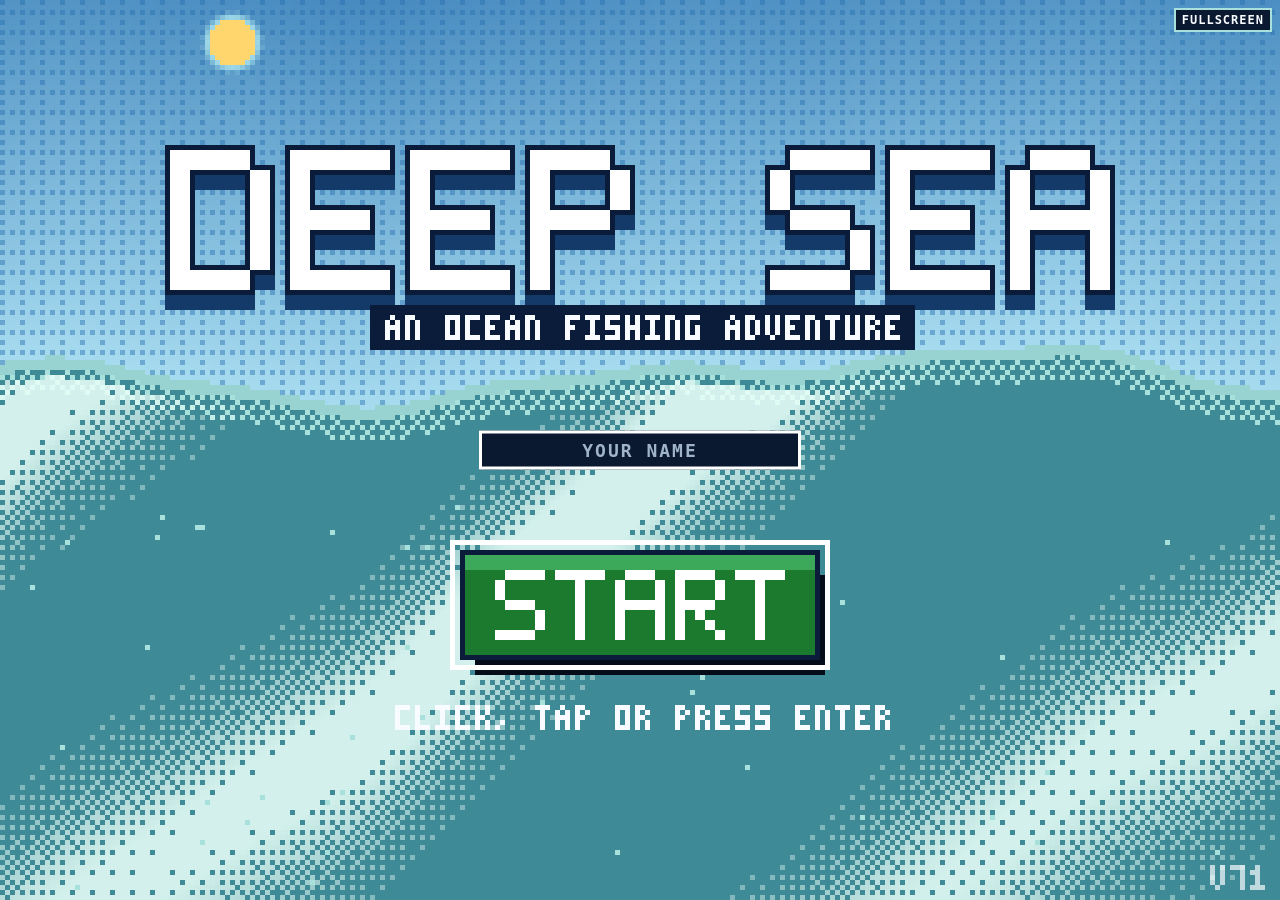
==== commit e33725e8: "Deep Sea V71 relay multiplayer" ====
--- a/DeepSea/index.html
+++ b/DeepSea/index.html
@@ -14,7 +14,7 @@
 canvas{position:absolute;left:50%;top:50%;transform:translate(-50%,-50%);image-rendering:pixelated;image-rendering:crisp-edges;display:block}
 #mpname{position:fixed;left:50%;top:50%;transform:translate(-50%,-50%);width:min(46vw,300px);font:bold 18px monospace;letter-spacing:2px;text-align:center;text-transform:uppercase;color:#ffffff;background:#0a1830;border:3px solid #ffffff;padding:6px 8px;outline:none;z-index:3}#mpname::placeholder{color:#9fb4c8}#mpname:focus{border-color:#ffe066}
 #fs{position:fixed;right:8px;top:8px;font:bold 12px monospace;letter-spacing:1px;color:#f8fbff;background:#0a1830;border:2px solid #a8e0dc;padding:3px 6px;cursor:pointer;image-rendering:pixelated;z-index:2}</style></head>
-<body><canvas id="c" width="320" height="180"></canvas><button id="fs">FULLSCREEN</button><input id="mpname" maxlength="16" placeholder="YOUR NAME" autocomplete="off" spellcheck="false"><script src="lib/trystero.js"></script>
+<body><canvas id="c" width="320" height="180"></canvas><button id="fs">FULLSCREEN</button><input id="mpname" maxlength="16" placeholder="YOUR NAME" autocomplete="off" spellcheck="false"><script src="lib/mqttws.js"></script><script src="lib/nostrsign.js"></script>
 <script>
 // ---- V69 main menu gate: while MENU is on, capture-phase listeners swallow all game input
 let MENU=1,MENU_HOV=0,MENU_PRESS=0,MENU_T=0,MENU_LAST=0;
@@ -767,7 +767,7 @@
 function text(s,x,y,c){for(const ch of s){const g=F[ch]||F[" "];for(let i=0;i<15;i++)if(g[i]=="1")put(x+i%3,y+(i/3|0),c);x+=4;}}
 function text2x(s,x,y,c){for(const ch of s){const g=F[ch]||F[" "];for(let i=0;i<15;i++)if(g[i]=="1"){const px=x+(i%3)*2,py=y+(i/3|0)*2;put(px,py,c);put(px+1,py,c);put(px,py+1,c);put(px+1,py+1,c);}x+=8;}}
 function fleeRot(o,dx,dy,d,T,dt){if(!((o.fleeT||0)>T)||o.fa===undefined){o.fa=(Math.random()*2-1)*0.175;o.ft=0;}o.ft=Math.max(-0.175,Math.min(0.175,(o.ft||0)+(Math.random()*2-1)*0.6*dt));const a=o.fa+o.ft,c=Math.cos(a),n=Math.sin(a),ux=dx/d,uy=dy/d;return[ux*c-uy*n,ux*n+uy*c];}
-const VER="V70";
+const VER="V71";
 function textA(s,x,y,c,a){for(const ch of s){const g=F[ch]||F[" "];for(let i=0;i<15;i++)if(g[i]=="1"){const px=x+(i%3),py=y+(i/3|0);if(px>=0&&px<W&&py>=0&&py<H){const dst=buf[py*W+px],src=P32[c],dr=dst&255,dg=(dst>>8)&255,db=(dst>>16)&255,sr=src&255,sg=(src>>8)&255,sb=(src>>16)&255;const r=(dr+(sr-dr)*a)|0,g2=(dg+(sg-dg)*a)|0,b=(db+(sb-db)*a)|0;buf[py*W+px]=0xff000000|(b<<16)|(g2<<8)|r;}}x+=4;}}
 function drawVer(){const s=VER;textA(s,W-2-s.length*4,H-7,10,0.5);}
 const FD={" ":"00000000000000000000000000000000000",A:"01110100011000111111100011000110001",B:"11110100011000111110100011000111110",C:"01111100001000010000100001000001111",D:"11110100011000110001100011000111110",E:"11111100001000011110100001000011111",F:"11111100001000011110100001000010000",G:"01111100001000010111100011000101110",H:"10001100011000111111100011000110001",I:"11111001000010000100001000010011111",J:"00111000100001000010000101001001100",K:"10001100101010011000101001001010001",L:"10000100001000010000100001000011111",M:"10001110111010110101100011000110001",N:"10001110011010110011100011000110001",O:"01110100011000110001100011000101110",P:"11110100011000111110100001000010000",Q:"01110100011000110001101011001001101",R:"11110100011000111110101001001010001",S:"01111100001000001110000010000111110",T:"11111001000010000100001000010000100",U:"10001100011000110001100011000101110",V:"10001100011000110001100010101000100",W:"10001100011000110101101011010101010",X:"10001100010101000100010101000110001",Y:"10001100010101000100001000010000100",Z:"11111000010001000100010001000011111","0":"01110100011001110101110011000101110","1":"00100011000010000100001000010001110","2":"01110100010000100010001000100011111","3":"11110000010000101110000010000111110","4":"10001100011000111111000010000100001","5":"11111100001000011110000010000111110","6":"01110100001000011110100011000101110","7":"11111000010001000100010000100001000","8":"01110100011000101110100011000101110","9":"01110100011000101111000010000101110","!":"00100001000010000100001000000000100",".":"00000000000000000000000000000000100",",":"00000000000000000000000000010001000","?":"01110100010000100010001000000000100","'":"00100001000000000000000000000000000","-":"00000000000000011111000000000000000","/":"00001000100001000100010000100010000","[":"01110010000100001000010000100001110","]":"01110000100001000010000100001001110","%":"11001110100001000100010000101110011",":":"00000001000000000000000000010000000"};
@@ -1508,13 +1508,28 @@
 const MP={on:false,id:Math.random().toString(36).slice(2,10),name:'',rooms:[],acts:[],P:new Map(),peer:new Map(),sendT:0,ride:null,seat:0,msg:''};
 function mpCleanName(v){return String(v||'').toUpperCase().replace(/[^A-Z0-9 _\-!?.]/g,'').slice(0,16).trim();}
 (function(){try{const el=document.getElementById('mpname');if(!el)return;const sv=localStorage.getItem('deepsea_name')||'';el.value=sv;el.addEventListener('input',()=>{const c=mpCleanName(el.value);if(c!==el.value.toUpperCase())el.value=c;try{localStorage.setItem('deepsea_name',mpCleanName(el.value));}catch(_){}});}catch(e){}})();
+// V71 transport: relays over WSS (no WebRTC). MQTT brokers (shiftr on port 443 first) at 12Hz + Nostr relays at ~1.5Hz as fallback.
+const MPT={topic:'deepsea-rr14/main/s',tag:'deepsea-rr14-main',brokers:[['wss://public.cloud.shiftr.io',{user:'public',pass:'public'}],['wss://broker.emqx.io:8084/mqtt'],['wss://broker.hivemq.com:8884/mqtt'],['wss://test.mosquitto.org:8081/mqtt']],relays:['wss://nos.lol','wss://nostr.mom','wss://relay.primal.net'],mq:[],ns:[],t0:0,nsT:0,seq:0,up:false};
+function mpMq(i){const [u,o]=MPT.brokers[i];if(!window.MQWS)return;const c=new MQWS(u,o);c.onmsg=(t,m)=>{try{mpRecv(JSON.parse(m),null);}catch(e){}};c.subscribe(MPT.topic);MPT.mq[i]=c;}
+function mpNs(i){const u=MPT.relays[i];let ws;try{ws=new WebSocket(u);}catch(e){MPT.ns[i]={dead:1,at:performance.now()};return;}const o={ws,ok:false,dead:0,at:performance.now()};MPT.ns[i]=o;
+  ws.onopen=()=>{o.ok=true;try{ws.send(JSON.stringify(['REQ','ds',{kinds:[25050],'#t':[MPT.tag],since:Math.floor(Date.now()/1000)}]));}catch(e){}};
+  ws.onmessage=m=>{try{const d=JSON.parse(m.data);if(d[0]==='EVENT'&&d[2]&&d[2].content&&d[2].created_at>Date.now()/1000-4)mpRecv(JSON.parse(d[2].content),null);}catch(e){}};
+  ws.onclose=()=>{o.ok=false;o.dead=1;o.at=performance.now();};ws.onerror=()=>{};}
 function mpStart(){const el=document.getElementById('mpname');let n=mpCleanName(el&&el.value);if(!n)n='DIVER'+Math.floor(100+Math.random()*900);MP.name=n;try{localStorage.setItem('deepsea_name',n);}catch(_){}if(el)el.style.display='none';
-  if(!window.Trystero){MP.msg='OFFLINE';return;}const cfg={appId:'deepsea-rainbowroar14'};
-  const join=(fn)=>{try{const r=fn(cfg,'deepsea-main');const a=r.makeAction('st');a.onMessage=(d,c)=>mpRecv(d,c&&c.peerId);r.onPeerLeave=pid=>{const id=MP.peer.get(pid);if(id){const q=MP.P.get(id);if(q&&q.pids){q.pids.delete(pid);if(!q.pids.size)MP.P.delete(id);}}};MP.rooms.push(r);MP.acts.push(a);}catch(e){console.warn('mp join',e);}};
-  join(Trystero.joinNostr);join(Trystero.joinTorrent);MP.on=MP.rooms.length>0;}
-function mpRecv(d,pid){if(!d||typeof d!=='object'||typeof d.i!=='string'||d.i===MP.id)return;let q=MP.P.get(d.i);const now=performance.now();
+  MP.on=true;MPT.t0=performance.now();
+  try{for(let i=0;i<MPT.brokers.length;i++)mpMq(i);}catch(e){console.warn('mq',e);}
+  try{for(let i=0;i<MPT.relays.length;i++)mpNs(i);}catch(e){console.warn('ns',e);}
+  addEventListener('pagehide',()=>{mpSend({i:MP.id,bye:1},true);});
+  setInterval(mpHeal,5000);}
+function mpHeal(){const now=performance.now();for(let i=0;i<MPT.brokers.length;i++){const c=MPT.mq[i];if(!c||c.dead){if(!c||!c.retryAt){if(c)c.retryAt=now+(i===0?3000:20000);else mpMq(i);}else if(now>c.retryAt)mpMq(i);}}
+  for(let i=0;i<MPT.relays.length;i++){const o=MPT.ns[i];if(!o||(o.dead&&now-o.at>15000))mpNs(i);}}
+function mpUpCount(){let n=0;for(const c of MPT.mq)if(c&&c.ok)n++;for(const o of MPT.ns)if(o&&o.ok)n++;return n;}
+function mpSend(pk,force){const js=JSON.stringify(pk);let sent=false;for(const c of MPT.mq)if(c&&c.ok&&c.publish(MPT.topic,js))sent=true;
+  const now=performance.now();if((force||now-MPT.nsT>650||!sent)&&window.NostrSign&&now-MPT.nsT>(force?0:450)){MPT.nsT=now;let ev=null;for(const o of MPT.ns)if(o&&o.ok){try{if(!ev)ev=NostrSign.sign({kind:25050,created_at:Math.floor(Date.now()/1000),tags:[['t',MPT.tag]],content:js});o.ws.send(JSON.stringify(['EVENT',ev]));}catch(e){}}}}
+function mpStatus(){if(!MP.on)return '';const up=mpUpCount();if(!up)return performance.now()-MPT.t0<12000?'CONNECTING...':'OFFLINE - MULTIPLAYER BLOCKED';return 'ONLINE '+(MP.P.size+1)+(MP.P.size?'':'  (NO ONE ELSE YET)');}
+function mpRecv(d,pid){if(!d||typeof d!=='object'||typeof d.i!=='string'||d.i===MP.id)return;let q=MP.P.get(d.i);const now=performance.now();if(d.bye){MP.P.delete(d.i);return;}if(typeof d.x!=='number'||typeof d.bx!=='number')return;if(q&&typeof d.q==='number'&&q.lq!==undefined&&d.q<=q.lq&&d.q>q.lq-1000)return;
   if(!q){q={pids:new Set(),x:d.x,y:d.y,bx:d.bx,by:d.by};MP.P.set(d.i,q);}if(pid){q.pids.add(pid);MP.peer.set(pid,d.i);}
-  q.last=now;q.d=d;q.n=mpCleanName(d.n)||'?';}
+  q.last=now;q.lq=d.q;q.d=d;q.n=mpCleanName(d.n)||'?';}
 function mpCell(){let k='a',fx=0,fy=0;try{if(DV.q.length){k='t';fx=DV.q[0].x;fy=DV.q[0].y;}else{const A=DMETA.anims[DV.cur];[fx,fy]=A.f[DV.fi%A.f.length];}if(DV.sub)k+='2';}catch(e){}return [k,fx,fy];}
 function mpHost(){return MP.ride?MP.P.get(MP.ride):null;}
 function mpSeat(q){const d=q.d,f=d.bf||1;return [q.bx+(MP.seat?-8:6)*f,q.by-(d.bk===3?14:9)];}
@@ -1531,7 +1546,7 @@
   MP.sendT-=dt;if(MP.sendT<=0){MP.sendT=1/12;const r1=v=>Math.round(v*10)/10,[ck,fx,fy]=mpCell();
     const pk={i:MP.id,n:MP.name,d:DV.on?1:0,x:r1(DV.on?DV.x:B.x),y:r1(DV.on?DV.y:B.y),bx:r1(B.x),by:r1(B.y),bk:boatKind,bf:B.face||1,ba:r1(B.ang||0),k:ck,fx,fy,df:DV.face||1,r:MP.ride||0};
     if(fish.st>=2)pk.h=[r1(fish.x),r1(fish.y)];if(SUBH.st)pk.s=[r1(SUBH.x),r1(SUBH.y)];if(SPR.st)pk.p=[r1(SPR.x),r1(SPR.y)];
-    for(const a of MP.acts){try{a.send(pk);}catch(e){}}}}
+    pk.q=++MPT.seq;mpSend(pk);}}
 function mpLine(x0,y0,x1,y1,c){const n=Math.ceil(Math.hypot(x1-x0,y1-y0));for(let i=0;i<=n;i++){const t=i/Math.max(1,n);put(Math.round(x0+(x1-x0)*t-cx),Math.round(y0+(y1-y0)*t-cy),c);}}
 function mpTag(name,wx,wy,me){const s=name,x=Math.round(wx-cx-s.length*2),y=Math.round(wy-cy);if(x<-80||x>W+10||y<-10||y>H+10)return;for(let yy=y-1;yy<y+6;yy++)for(let xx=x-2;xx<x+s.length*4+1;xx++)put(xx,yy,0);text(s,x,y,me?10:10);if(me){put(x-2,y+6,10);}}
 function mpDraw(T){if(!MP.on)return;for(const [,q] of MP.P){const d=q.d;if(!d)continue;
@@ -1541,7 +1556,7 @@
     else mpTag(q.n,q.bx,q.by-(bk===3?30:24),false);}
   const me=MP.name;if(me){if(DV.on)mpTag(me,DV.x,DV.y-(MP.ride?30:20),true);else mpTag(me,B.x,B.y-(boatKind===3?30:24),true);}
   if(DV.on&&!MP.ride){const id=mpNearBoat();if(id){const q=MP.P.get(id),s='V BOARD';text(s,Math.round(q.bx-cx-s.length*2),Math.round(q.by-cy-36),10);}}}
-function mpHUD(){if(!MENU){const s=MP.on?('ONLINE '+(MP.P.size+1)):'OFFLINE';for(let y=H-9;y<H-1;y++)for(let x=2;x<6+s.length*4;x++)put(x,y,0);text(s,4,H-7,10);}}
+function mpHUD(){if(!MENU){const s=MP.on?mpStatus():'OFFLINE';for(let y=H-9;y<H-1;y++)for(let x=2;x<6+s.length*4;x++)put(x,y,0);text(s,4,H-7,10);}}
 function menuFrame(now){const dt=Math.min(0.05,Math.max(0,(now-(MENU_LAST||now))/1000));MENU_LAST=now;MENU_T+=dt;const MT=MENU_T,TT=T;
   cx=B.x-W/2+Math.sin(MT*0.05)*160;cy=-H*0.42+Math.sin(MT*0.13)*6;const ox=Math.floor(cx),oy=Math.floor(cy);DAYK=dayK(TT);
   for(let sx=0;sx<W;sx++){const wx=ox+sx,surf=surfY(wx,MT);for(let sy=0;sy<H;sy++)buf[sy*W+sx]=seaPixel(wx,oy+sy,surf,TT);}
